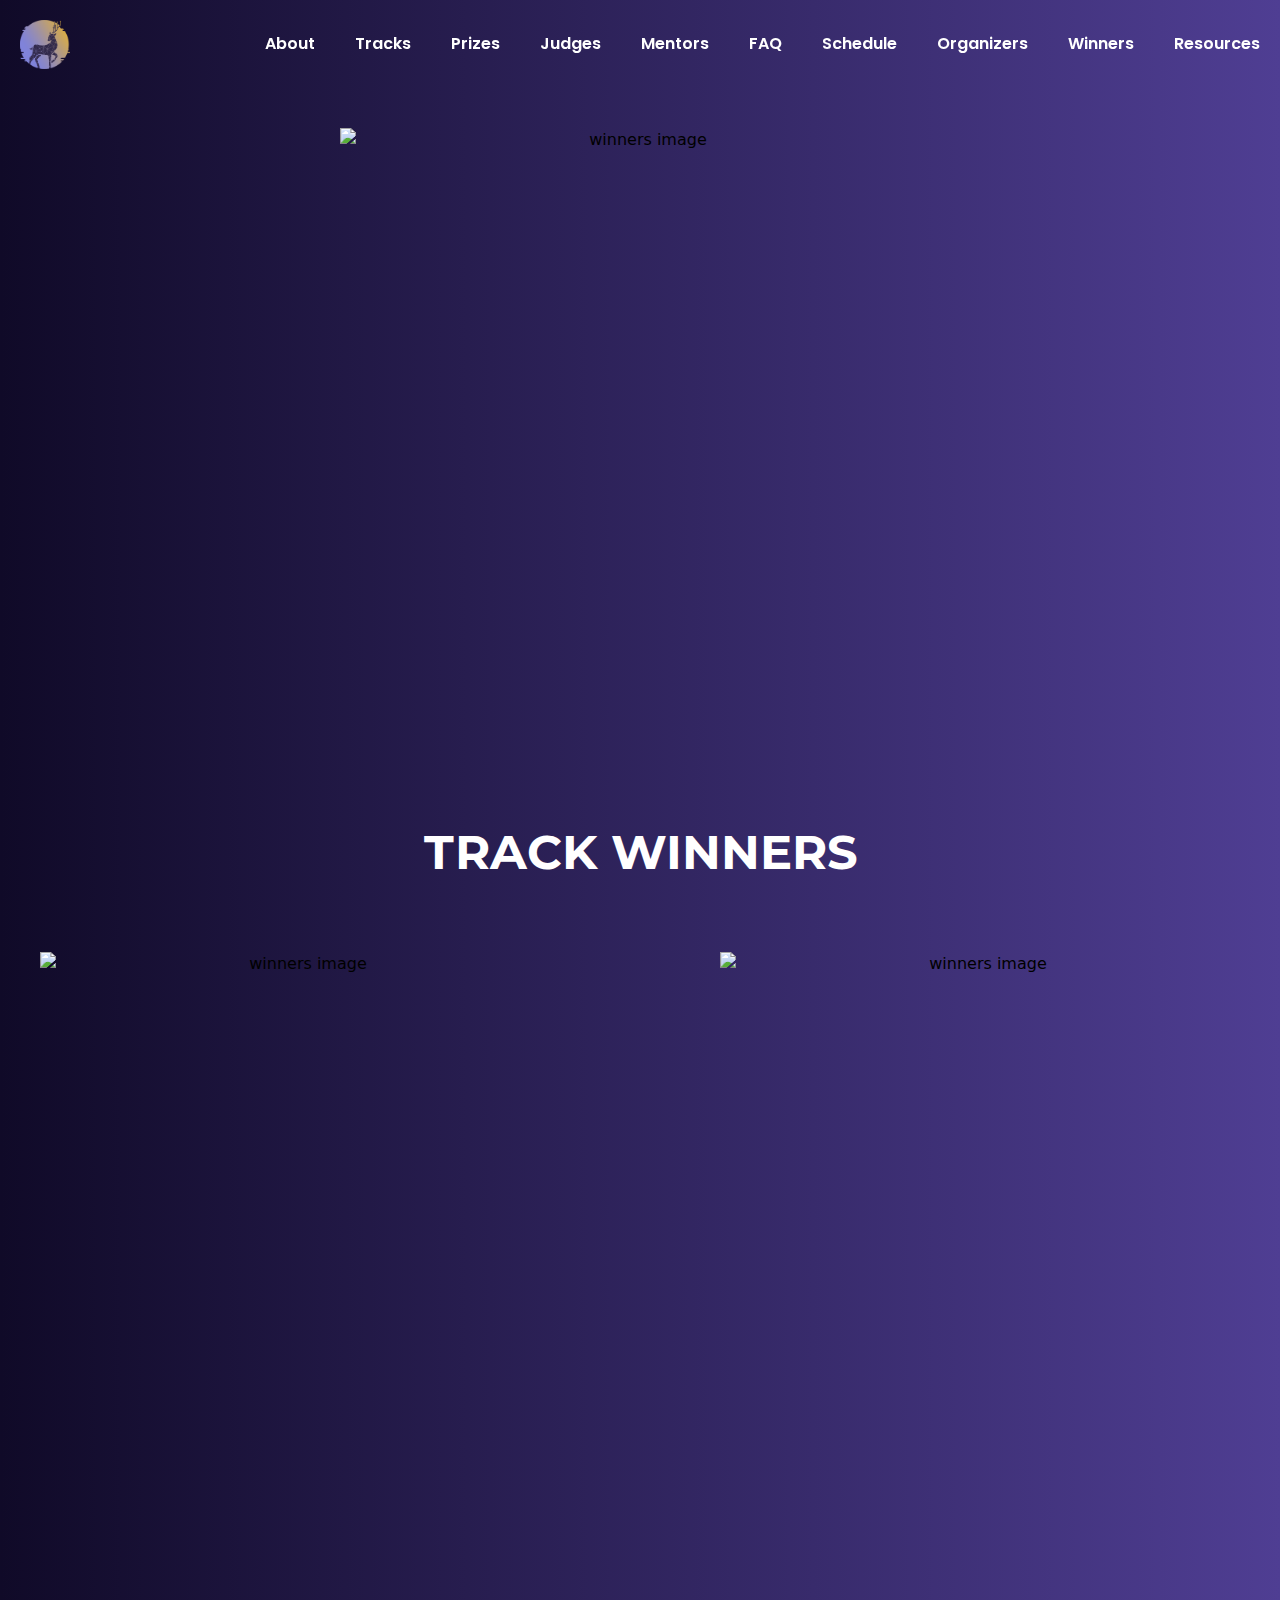
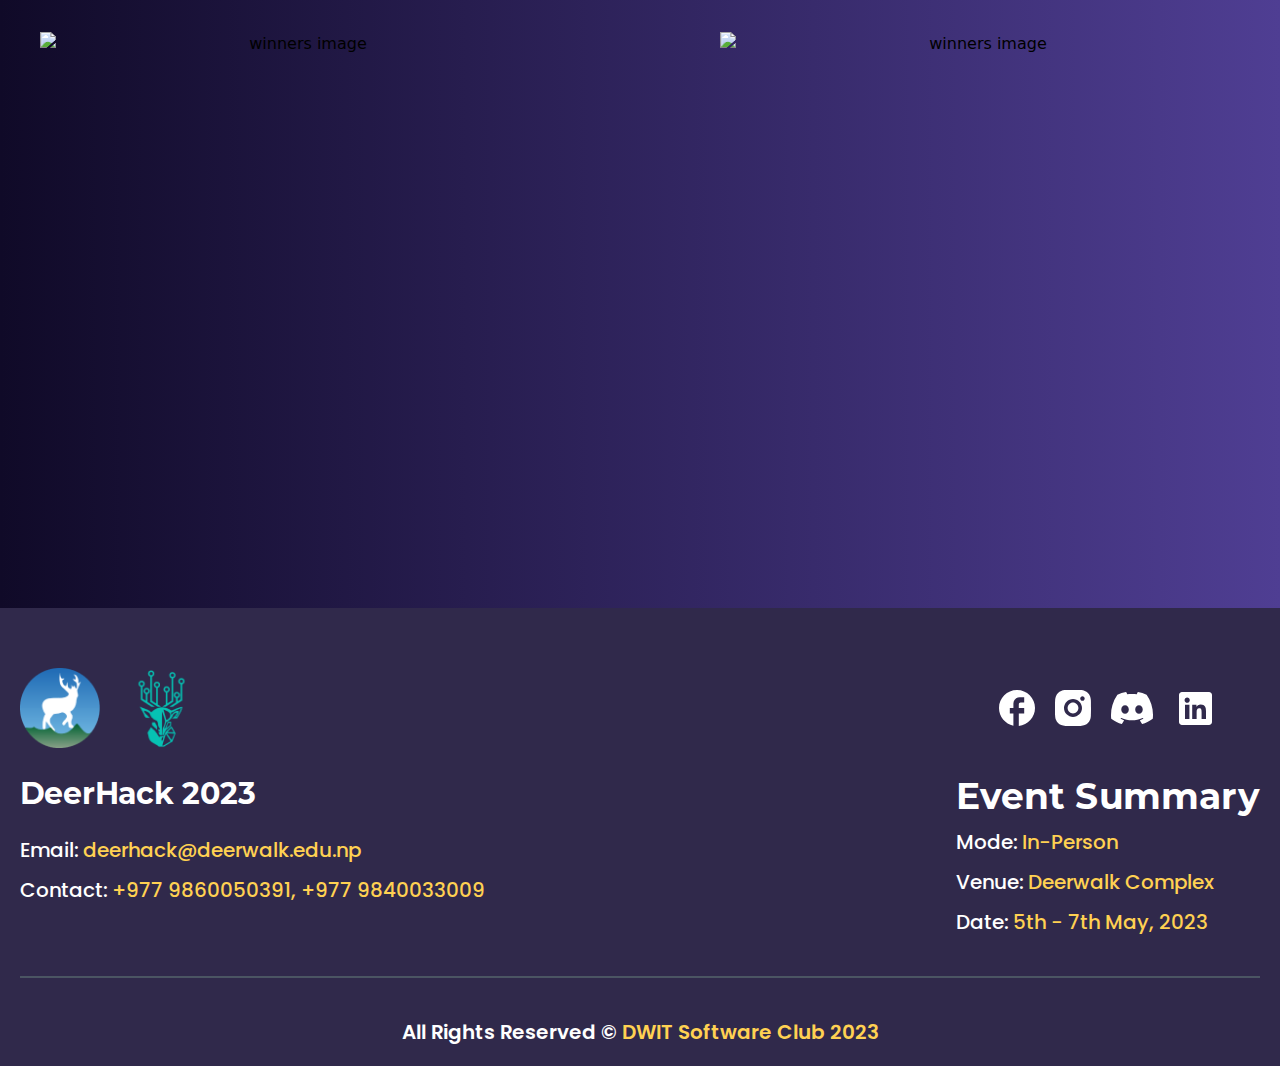
==== index.html @ 00349d38 "initial commit" ====
<!DOCTYPE html><html lang="en"><head><meta charSet="utf-8"/><meta name="viewport" content="width=device-width"/><meta name="title" content="DeerHack 2023 - Fawning Over Innovation"/><meta name="description" content="Deer Hack 2023 is the brainchild of a small team to unleash the potential of young innovators through a 36-hour hackathon in which developers, designers, students, entrepreneurs, educators, and mentors collaborate to create solutions that tackle real-world problems. When people from many backgrounds collaborate, they do more than merely do good; they become a force for global change."/><meta name="keywords" content="Hackathon in Nepal, 36 Hours Hackathon, Upcoming Hackathons in Nepal, Deerwalk Hackathon, Deerwalk Institute Of Technology, hackathon nepal, hackathon meaning, what is a hackathon, why participate in hackathon"/><meta name="robots" content="index, follow"/><meta http-equiv="Content-Type" content="text/html; charset=utf-8"/><meta name="language" content="English"/><meta name="revisit-after" content="1 days"/><meta name="author" content="Deerwalk Institute Of Technology"/><meta property="og:type" content="website"/><meta property="og:url" content="https://deerhack.deerwalk.edu.np/"/><meta property="og:title" content="DeerHack 2023 - Fawning Over Innovation"/><meta property="og:description" content="Deer Hack 2023 is the brainchild of a small team to unleash the potential of young innovators through a 36-hour hackathon in which developers, designers, students, entrepreneurs, educators, and mentors collaborate to create solutions that tackle real-world problems. When people from many backgrounds collaborate, they do more than merely do good; they become a force for global change."/><meta property="og:image" content="https://deerhack.deerwalk.edu.np/images/deerhack.webp"/><meta property="twitter:card" content="summary_large_image"/><meta property="twitter:url" content="https://deerhack.deerwalk.edu.np/"/><meta property="twitter:title" content="DeerHack 2023 - Fawning Over Innovation"/><meta property="twitter:description" content="Deer Hack 2023 is the brainchild of a small team to unleash the potential of young innovators through a 36-hour hackathon in which developers, designers, students, entrepreneurs, educators, and mentors collaborate to create solutions that tackle real-world problems. When people from many backgrounds collaborate, they do more than merely do good; they become a force for global change."/><meta property="twitter:image" content="https://deerhack.deerwalk.edu.np/images/deerhack.webp"/><title>DeerHack 2023 - Fawning Over Innovation</title><meta name="next-head-count" content="21"/><link rel="shortcut icon" href="/favicon.ico"/><link rel="preload" href="/_next/static/media/916d3686010a8de2.p.woff2" as="font" type="font/woff2" crossorigin="anonymous"/><link rel="preload" href="/_next/static/media/7777133e901cd5ed.p.woff2" as="font" type="font/woff2" crossorigin="anonymous"/><link rel="preload" href="/_next/static/media/d869208648ca5469.p.woff2" as="font" type="font/woff2" crossorigin="anonymous"/><link rel="preload" href="/_next/static/media/1060bab20f18b5c2.p.woff2" as="font" type="font/woff2" crossorigin="anonymous"/><link rel="preload" href="/_next/static/css/9b3d9a33fb991318.css" as="style"/><link rel="stylesheet" href="/_next/static/css/9b3d9a33fb991318.css" data-n-g=""/><link rel="preload" href="/_next/static/css/4df78f2cd73d6b26.css" as="style"/><link rel="stylesheet" href="/_next/static/css/4df78f2cd73d6b26.css" data-n-p=""/><noscript data-n-css=""></noscript><script defer="" nomodule="" src="/_next/static/chunks/polyfills-c67a75d1b6f99dc8.js"></script><script src="/_next/static/chunks/webpack-ee7e63bc15b31913.js" defer=""></script><script src="/_next/static/chunks/framework-19f3649580393c10.js" defer=""></script><script src="/_next/static/chunks/main-517fd9f0b17c6d69.js" defer=""></script><script src="/_next/static/chunks/pages/_app-761c1f04d24e3394.js" defer=""></script><script src="/_next/static/chunks/577-bd783d7641fa7055.js" defer=""></script><script src="/_next/static/chunks/658-d2ff6551ada75ca1.js" defer=""></script><script src="/_next/static/chunks/798-b3878960b22bb063.js" defer=""></script><script src="/_next/static/chunks/421-a6f3569911262865.js" defer=""></script><script src="/_next/static/chunks/295-9a75f79bc108842e.js" defer=""></script><script src="/_next/static/chunks/691-e3b2c2d99db1b4b4.js" defer=""></script><script src="/_next/static/chunks/pages/index-5b9ff0ba7f8c85e5.js" defer=""></script><script src="/_next/static/0PgQPS72SLz_R2-I68VEg/_buildManifest.js" defer=""></script><script src="/_next/static/0PgQPS72SLz_R2-I68VEg/_ssgManifest.js" defer=""></script></head><body><div id="__next"><div class="__variable_59a616 __variable_8cf014 min-w-[312px]"><div class="overflow-auto min-w-[436px]"><header class="bg-transparent text-white w-full transition z-10 fixed"><nav class="flex justify-between container mx-auto p-5 items-center bg-transparent"><a href="/"><img alt="Deerhack logo" src="/images/logo.png" width="50" height="50" decoding="async" data-nimg="1" loading="lazy" style="color:transparent"/></a><ul class="xl:flex flex-row justify-around gap-10 font-poppins font-semibold hidden"><li class="hover:text-primary"><a href="/#about">About</a></li><li class="hover:text-primary"><a href="/#tracks">Tracks</a></li><li class="hover:text-primary"><a href="/#prizes">Prizes</a></li><li class="hover:text-primary"><a href="/#judges">Judges</a></li><li class="hover:text-primary"><a href="/#mentors">Mentors</a></li><li class="hover:text-primary"><a href="/#faq">FAQ</a></li><li class="hover:text-primary"><a href="/schedule">Schedule</a></li><li class="hover:text-primary"><a href="/organizer">Organizers</a></li><li class="hover:text-primary"><a href="/winners">Winners</a></li><li class="group relative"><span class="group-hover:text-primary">Resources</span><div class="hidden group-hover:block absolute pt-5 right-0"><ul class="bg-[#4B64A3] w-max"><li class="hover:text-primary py-3 px-4"><a href="/code-of-conduct">Code of Conduct</a></li><li class="hover:text-primary py-3 px-4"><a href="/resources/participants.pdf">Participants</a></li><li class="hover:text-primary py-3 px-4"><a href="/resources/judging_criteria.pdf">Judging Criteria</a></li></ul></div></li></ul><button class="xl:hidden"><svg width="40px" height="40px" viewBox="0 0 24 24" version="1.1" xmlns="http://www.w3.org/2000/svg"><title>Menu</title><g id="Page-1" stroke="none" stroke-width="1" fill="none" fill-rule="evenodd"><g id="Menu"><rect id="Rectangle" fill-rule="nonzero" x="0" y="0" width="24" height="24"></rect><line x1="5" y1="7" x2="19" y2="7" id="Path" stroke="#fff" stroke-width="2" stroke-linecap="round"></line><line x1="5" y1="17" x2="19" y2="17" id="Path" stroke="#fff" stroke-width="2" stroke-linecap="round"></line><line x1="5" y1="12" x2="19" y2="12" id="Path" stroke="#fff" stroke-width="2" stroke-linecap="round"></line></g></g></svg></button></nav></header><main><section class="flex flex-col text-center items-center justify-center pt-32 bg-[#302949] min-h-screen bg-[url(&#x27;/images/hero_bg_2.webp&#x27;)] bg-cover bg-center bg-no-repeat" id="hero"><div class="flex flex-col lg:flex-row gap-y-10"><div class="w-32 h-32 lg:w-56 lg:h-56 mx-auto lg:mr-32"><img alt="Deerhack logo" src="/_next/static/media/logo.748f1bff.webp" width="2046" height="1992" decoding="async" data-nimg="1" loading="lazy" style="color:transparent"/></div><span class="mt-2 lg:hidden"><svg width="415" height="44" viewBox="0 0 415 44" fill="none" xmlns="http://www.w3.org/2000/svg"><path d="M0.506219 1.29951C9.49752 1.28764 18.4912 1.21646 27.4825 1.27815C38.2606 1.35171 47.2184 9.55208 48.3536 20.2534C49.4506 30.5632 41.9203 40.6167 31.4536 42.8424C30.8022 42.98 30.1722 43.2315 29.5327 43.4308C20.5319 43.4308 11.531 43.381 2.5301 43.4759C0.841537 43.4949 0.451131 43.0986 0.460711 41.4258C0.539751 28.0504 0.506219 14.6749 0.506219 1.29951ZM20.7738 33.4461C22.9078 33.4461 25.0419 33.4817 27.1759 33.439C33.9038 33.3014 38.6582 28.8215 38.7971 22.5218C38.9336 16.4189 34.1386 11.1846 27.7196 10.85C22.7929 10.5937 17.8397 10.8168 12.8986 10.7527C10.7238 10.7242 9.9023 11.7232 9.92146 13.7994C9.97415 19.3612 9.96936 24.9254 9.93104 30.4872C9.91667 32.6227 10.9346 33.4959 13.0231 33.4556C15.6051 33.4058 18.1894 33.4437 20.7714 33.4461H20.7738ZM166.572 43.4332C166.601 40.7685 166.687 38.1039 166.642 35.4392C166.606 33.2468 167.48 32.1339 169.801 32.1624C174.172 32.2146 178.543 32.217 182.914 32.1553C184.689 32.1316 185.829 32.9454 186.809 34.305C189.024 37.3754 191.314 40.3936 193.573 43.4332H205.048C203.491 39.9286 200.945 37.0717 198.6 34.1152C196.83 31.8824 196.499 30.5869 199.247 28.6151C204.751 24.6668 206.537 18.1582 204.516 11.9557C202.597 6.07119 197.079 1.43476 191.134 1.32561C180.799 1.13816 170.46 1.28527 160.125 1.23781C157.967 1.22832 157.02 2.15846 157.116 4.25126C157.147 4.91802 157.107 5.58714 157.109 6.2539C157.131 10.4656 157.282 10.6412 161.413 10.6602C166.244 10.6839 171.077 10.6602 175.908 10.6697C180.514 10.6792 185.127 10.5676 189.726 10.7669C193.316 10.9236 195.642 13.5407 195.575 16.8389C195.513 19.9615 193.192 22.2726 189.736 22.5906C188.732 22.6831 187.714 22.6499 186.703 22.6523C178.387 22.6594 170.074 22.6523 161.758 22.6665C157.183 22.676 157.116 22.7472 157.107 27.405C157.097 32.7485 157.111 38.092 157.114 43.4356H166.565L166.572 43.4332ZM351.541 43.4332C352.674 42.9515 353.828 42.5125 354.935 41.9763C359.152 39.9309 361.706 36.5877 362.673 32.0509C362.927 30.8574 362.846 29.4954 361.353 29.531C358.096 29.6069 354.293 27.8392 352.032 31.9916C351.337 33.2681 349.814 33.4081 348.427 33.4105C342.018 33.4247 335.608 33.4081 329.199 33.4295C325.961 33.4413 324.478 31.8302 324.497 28.6792C324.524 24.4461 324.449 20.2107 324.512 15.98C324.567 12.2405 325.831 10.8903 329.573 10.831C335.644 10.7337 341.716 10.8049 347.79 10.8073C349.289 10.8073 351.129 10.8737 351.754 12.1954C353.526 15.9396 356.728 15.299 359.825 15.2966C362.738 15.2966 363.207 13.8445 362.479 11.3696C360.788 5.6085 355.469 1.3873 349.265 1.27341C342.746 1.15239 336.221 1.20697 329.699 1.23781C320.466 1.2829 314.79 6.74507 314.457 15.9301C314.349 18.9341 314.577 21.9547 314.399 24.9515C313.875 33.8068 316.84 40.4553 325.886 43.4356H351.538L351.541 43.4332ZM219.227 43.4332C219.26 39.1028 219.37 34.7701 219.301 30.4421C219.26 27.9649 220.115 26.7596 222.791 26.7928C230.189 26.8806 237.588 26.8782 244.986 26.7975C247.48 26.7691 248.263 27.8178 248.335 30.1906C248.469 34.604 247.623 39.072 248.929 43.4332H257.704C258.44 41.8576 258.332 40.1753 258.334 38.5073C258.339 28.2687 258.337 18.0301 258.337 7.78909C258.337 0.801221 258.198 0.730037 251.159 1.1951C249.175 1.32561 248.296 2.111 248.304 4.03771C248.318 7.37623 248.236 10.7171 248.299 14.0533C248.339 16.2267 247.59 17.3681 245.199 17.3491C237.561 17.2874 229.921 17.2969 222.283 17.3491C220.094 17.3633 219.277 16.3691 219.318 14.2977C219.378 11.2937 219.124 8.27077 219.375 5.28817C219.687 1.57475 217.723 1.08358 214.666 1.18561C209.95 1.34459 209.783 1.32561 209.776 5.37122C209.756 18.0585 209.771 30.7459 209.773 43.4332H219.224H219.227ZM376.517 43.4332C376.548 41.217 376.998 38.913 376.539 36.8036C374.819 28.8975 380.96 25.9955 385.695 22.218C387.3 20.9391 388.057 22.5977 388.816 23.6156C393.731 30.212 398.622 36.825 403.52 43.4332H414.995C414.782 42.1709 413.984 41.2099 413.256 40.2275C407.939 33.0427 402.612 25.865 397.283 18.6897C394.488 14.9265 394.507 14.962 398.274 11.9367C402.32 8.69076 406.312 5.37834 410.909 1.61746C406.614 0.884269 403.156 1.41577 399.738 1.17612C397.223 1.00054 395.228 1.77644 393.307 3.41841C388.885 7.20064 384.304 10.8002 379.77 14.4519C379.015 15.0593 378.342 16.3311 377.319 15.8898C376.083 15.3583 376.668 13.9109 376.642 12.8645C376.565 9.96969 376.56 7.07251 376.615 4.1777C376.656 2.06117 375.719 1.08833 373.578 1.20222C372.57 1.25442 371.55 1.27815 370.544 1.19036C367.935 0.962571 366.946 2.07304 366.965 4.67362C367.063 17.5935 367.044 30.5133 367.066 43.4332H376.517ZM271.206 43.4332C276.425 34.2339 281.694 25.0654 286.827 15.8186C288.13 13.4696 288.81 14.1007 289.837 15.9254C294.474 24.1732 299.159 32.3949 303.842 40.6167C304.393 41.5824 305.034 42.4959 305.636 43.4308C309.01 43.4308 312.388 43.4308 315.762 43.4308C315.841 42.382 315.439 41.4685 314.938 40.5835C307.949 28.2449 300.984 15.8946 293.957 3.57976C291.926 0.0229454 284.683 0.0917563 282.568 3.65806C280.748 6.73083 278.976 9.83681 277.292 12.9879C271.821 23.2217 265.512 33 260.404 43.4308H271.206V43.4332ZM97.7124 43.4332C98.6633 41.1956 98.2585 38.8395 98.316 36.526C98.3686 34.4593 97.3603 33.4746 95.2622 33.4769C81.1525 33.4888 67.0404 33.4912 52.9283 33.4722C50.6362 33.4698 49.7141 34.585 49.7716 36.7775C49.829 38.9961 49.7811 41.2146 49.7787 43.4332H97.7076H97.7124ZM151.718 43.4332C151.718 41.6583 151.73 39.8811 151.718 38.1063C151.684 33.7237 151.447 33.4746 146.875 33.4675C134.777 33.4508 122.677 33.4603 110.579 33.4603C102.78 33.4603 101.971 34.4308 103.355 42.1756C103.432 42.6074 103.64 43.0132 103.789 43.4332H151.718ZM94.3017 10.8191C98.1435 10.9591 98.4309 8.97549 98.3878 6.05458C98.3447 3.26893 98.3806 1.13341 94.4215 1.18799C80.8291 1.37306 67.232 1.35883 53.6373 1.18799C49.968 1.1429 49.6302 2.97944 49.75 5.76985C49.8626 8.35382 49.3189 10.9663 53.5199 10.812C60.2526 10.5653 66.9997 10.7456 73.742 10.7456C80.5968 10.7456 87.4565 10.5653 94.3017 10.8168V10.8191ZM148.266 10.7646C150.657 10.7907 151.89 9.96495 151.722 7.48063C151.663 6.59321 151.655 5.69629 151.73 4.81124C151.938 2.26998 150.887 1.22121 148.228 1.23544C134.408 1.309 120.586 1.35645 106.766 1.2046C102.869 1.16189 103.133 3.46824 103.123 6.01662C103.113 8.59584 102.943 10.9141 106.807 10.8002C113.654 10.5985 120.514 10.7432 127.366 10.7408C134.334 10.7361 141.299 10.6863 148.266 10.7646ZM90.3426 26.8592C93.5161 26.9731 94.661 25.6989 94.3472 22.7353C94.2778 22.0733 94.2874 21.3971 94.34 20.7327C94.5293 18.3124 93.4443 17.3372 90.9821 17.3514C79.737 17.4131 68.4895 17.4653 57.2444 17.3301C53.2541 17.2826 53.8002 19.831 53.7427 22.2774C53.6852 24.7735 53.6421 26.9684 57.2827 26.8521C62.8992 26.6718 68.5278 26.8047 74.1491 26.807C79.5478 26.807 84.9512 26.667 90.3426 26.8616V26.8592ZM143.605 26.7904C147.579 26.7667 147.739 26.546 147.723 21.8455C147.708 17.6125 147.531 17.3918 143.457 17.3847C133.225 17.3609 122.993 17.3728 112.761 17.3752C106.984 17.3752 107.087 17.3965 107.089 23.1648C107.089 25.9338 108.146 26.9067 110.886 26.8426C116.392 26.7121 121.903 26.8047 127.414 26.8023C132.811 26.8023 138.209 26.8236 143.605 26.7928V26.7904Z" fill="url(#paint0_linear_1039_877_58289)"></path><defs><linearGradient id="paint0_linear_1039_877_58289" x1="0.460711" y1="22.2133" x2="414.999" y2="22.2133" gradientUnits="userSpaceOnUse"><stop offset="0.23" stop-color="#565794"></stop><stop offset="0.68" stop-color="#A78855"></stop><stop offset="1" stop-color="#DCA92D"></stop></linearGradient></defs></svg></span><div class="hidden lg:block"><svg width="4" height="232" viewBox="0 0 4 232" fill="none" xmlns="http://www.w3.org/2000/svg"><path d="M1.71386 0.342224C-0.334034 77.1354 -0.350687 154.963 1.71385 231.76C3.77839 154.965 3.76507 77.1372 1.71386 0.342224Z" fill="#FFD152"></path></svg></div><div class="lg:ml-20"><span class="font-poppins font-semibold text-xl lg:text-3xl text-primary">Powered by</span><img alt="" src="/images/sponsors/worldlink.svg" width="330" height="50" decoding="async" data-nimg="1" class="mt-2 lg:mt-5 w-48 lg:w-80 mx-auto" loading="lazy" style="color:transparent"/><span class="font-poppins font-medium text-sm text-primary mt-6 block">In Association with</span><img alt="" src="/images/sponsors/nimb.png" width="330" height="50" decoding="async" data-nimg="1" class="mt-2 lg:mt-5 w-36 lg:w-40 mx-auto" loading="lazy" style="color:transparent"/></div></div><span class="mt-8 hidden lg:block"><svg width="415" height="44" viewBox="0 0 415 44" fill="none" xmlns="http://www.w3.org/2000/svg"><path d="M0.506219 1.29951C9.49752 1.28764 18.4912 1.21646 27.4825 1.27815C38.2606 1.35171 47.2184 9.55208 48.3536 20.2534C49.4506 30.5632 41.9203 40.6167 31.4536 42.8424C30.8022 42.98 30.1722 43.2315 29.5327 43.4308C20.5319 43.4308 11.531 43.381 2.5301 43.4759C0.841537 43.4949 0.451131 43.0986 0.460711 41.4258C0.539751 28.0504 0.506219 14.6749 0.506219 1.29951ZM20.7738 33.4461C22.9078 33.4461 25.0419 33.4817 27.1759 33.439C33.9038 33.3014 38.6582 28.8215 38.7971 22.5218C38.9336 16.4189 34.1386 11.1846 27.7196 10.85C22.7929 10.5937 17.8397 10.8168 12.8986 10.7527C10.7238 10.7242 9.9023 11.7232 9.92146 13.7994C9.97415 19.3612 9.96936 24.9254 9.93104 30.4872C9.91667 32.6227 10.9346 33.4959 13.0231 33.4556C15.6051 33.4058 18.1894 33.4437 20.7714 33.4461H20.7738ZM166.572 43.4332C166.601 40.7685 166.687 38.1039 166.642 35.4392C166.606 33.2468 167.48 32.1339 169.801 32.1624C174.172 32.2146 178.543 32.217 182.914 32.1553C184.689 32.1316 185.829 32.9454 186.809 34.305C189.024 37.3754 191.314 40.3936 193.573 43.4332H205.048C203.491 39.9286 200.945 37.0717 198.6 34.1152C196.83 31.8824 196.499 30.5869 199.247 28.6151C204.751 24.6668 206.537 18.1582 204.516 11.9557C202.597 6.07119 197.079 1.43476 191.134 1.32561C180.799 1.13816 170.46 1.28527 160.125 1.23781C157.967 1.22832 157.02 2.15846 157.116 4.25126C157.147 4.91802 157.107 5.58714 157.109 6.2539C157.131 10.4656 157.282 10.6412 161.413 10.6602C166.244 10.6839 171.077 10.6602 175.908 10.6697C180.514 10.6792 185.127 10.5676 189.726 10.7669C193.316 10.9236 195.642 13.5407 195.575 16.8389C195.513 19.9615 193.192 22.2726 189.736 22.5906C188.732 22.6831 187.714 22.6499 186.703 22.6523C178.387 22.6594 170.074 22.6523 161.758 22.6665C157.183 22.676 157.116 22.7472 157.107 27.405C157.097 32.7485 157.111 38.092 157.114 43.4356H166.565L166.572 43.4332ZM351.541 43.4332C352.674 42.9515 353.828 42.5125 354.935 41.9763C359.152 39.9309 361.706 36.5877 362.673 32.0509C362.927 30.8574 362.846 29.4954 361.353 29.531C358.096 29.6069 354.293 27.8392 352.032 31.9916C351.337 33.2681 349.814 33.4081 348.427 33.4105C342.018 33.4247 335.608 33.4081 329.199 33.4295C325.961 33.4413 324.478 31.8302 324.497 28.6792C324.524 24.4461 324.449 20.2107 324.512 15.98C324.567 12.2405 325.831 10.8903 329.573 10.831C335.644 10.7337 341.716 10.8049 347.79 10.8073C349.289 10.8073 351.129 10.8737 351.754 12.1954C353.526 15.9396 356.728 15.299 359.825 15.2966C362.738 15.2966 363.207 13.8445 362.479 11.3696C360.788 5.6085 355.469 1.3873 349.265 1.27341C342.746 1.15239 336.221 1.20697 329.699 1.23781C320.466 1.2829 314.79 6.74507 314.457 15.9301C314.349 18.9341 314.577 21.9547 314.399 24.9515C313.875 33.8068 316.84 40.4553 325.886 43.4356H351.538L351.541 43.4332ZM219.227 43.4332C219.26 39.1028 219.37 34.7701 219.301 30.4421C219.26 27.9649 220.115 26.7596 222.791 26.7928C230.189 26.8806 237.588 26.8782 244.986 26.7975C247.48 26.7691 248.263 27.8178 248.335 30.1906C248.469 34.604 247.623 39.072 248.929 43.4332H257.704C258.44 41.8576 258.332 40.1753 258.334 38.5073C258.339 28.2687 258.337 18.0301 258.337 7.78909C258.337 0.801221 258.198 0.730037 251.159 1.1951C249.175 1.32561 248.296 2.111 248.304 4.03771C248.318 7.37623 248.236 10.7171 248.299 14.0533C248.339 16.2267 247.59 17.3681 245.199 17.3491C237.561 17.2874 229.921 17.2969 222.283 17.3491C220.094 17.3633 219.277 16.3691 219.318 14.2977C219.378 11.2937 219.124 8.27077 219.375 5.28817C219.687 1.57475 217.723 1.08358 214.666 1.18561C209.95 1.34459 209.783 1.32561 209.776 5.37122C209.756 18.0585 209.771 30.7459 209.773 43.4332H219.224H219.227ZM376.517 43.4332C376.548 41.217 376.998 38.913 376.539 36.8036C374.819 28.8975 380.96 25.9955 385.695 22.218C387.3 20.9391 388.057 22.5977 388.816 23.6156C393.731 30.212 398.622 36.825 403.52 43.4332H414.995C414.782 42.1709 413.984 41.2099 413.256 40.2275C407.939 33.0427 402.612 25.865 397.283 18.6897C394.488 14.9265 394.507 14.962 398.274 11.9367C402.32 8.69076 406.312 5.37834 410.909 1.61746C406.614 0.884269 403.156 1.41577 399.738 1.17612C397.223 1.00054 395.228 1.77644 393.307 3.41841C388.885 7.20064 384.304 10.8002 379.77 14.4519C379.015 15.0593 378.342 16.3311 377.319 15.8898C376.083 15.3583 376.668 13.9109 376.642 12.8645C376.565 9.96969 376.56 7.07251 376.615 4.1777C376.656 2.06117 375.719 1.08833 373.578 1.20222C372.57 1.25442 371.55 1.27815 370.544 1.19036C367.935 0.962571 366.946 2.07304 366.965 4.67362C367.063 17.5935 367.044 30.5133 367.066 43.4332H376.517ZM271.206 43.4332C276.425 34.2339 281.694 25.0654 286.827 15.8186C288.13 13.4696 288.81 14.1007 289.837 15.9254C294.474 24.1732 299.159 32.3949 303.842 40.6167C304.393 41.5824 305.034 42.4959 305.636 43.4308C309.01 43.4308 312.388 43.4308 315.762 43.4308C315.841 42.382 315.439 41.4685 314.938 40.5835C307.949 28.2449 300.984 15.8946 293.957 3.57976C291.926 0.0229454 284.683 0.0917563 282.568 3.65806C280.748 6.73083 278.976 9.83681 277.292 12.9879C271.821 23.2217 265.512 33 260.404 43.4308H271.206V43.4332ZM97.7124 43.4332C98.6633 41.1956 98.2585 38.8395 98.316 36.526C98.3686 34.4593 97.3603 33.4746 95.2622 33.4769C81.1525 33.4888 67.0404 33.4912 52.9283 33.4722C50.6362 33.4698 49.7141 34.585 49.7716 36.7775C49.829 38.9961 49.7811 41.2146 49.7787 43.4332H97.7076H97.7124ZM151.718 43.4332C151.718 41.6583 151.73 39.8811 151.718 38.1063C151.684 33.7237 151.447 33.4746 146.875 33.4675C134.777 33.4508 122.677 33.4603 110.579 33.4603C102.78 33.4603 101.971 34.4308 103.355 42.1756C103.432 42.6074 103.64 43.0132 103.789 43.4332H151.718ZM94.3017 10.8191C98.1435 10.9591 98.4309 8.97549 98.3878 6.05458C98.3447 3.26893 98.3806 1.13341 94.4215 1.18799C80.8291 1.37306 67.232 1.35883 53.6373 1.18799C49.968 1.1429 49.6302 2.97944 49.75 5.76985C49.8626 8.35382 49.3189 10.9663 53.5199 10.812C60.2526 10.5653 66.9997 10.7456 73.742 10.7456C80.5968 10.7456 87.4565 10.5653 94.3017 10.8168V10.8191ZM148.266 10.7646C150.657 10.7907 151.89 9.96495 151.722 7.48063C151.663 6.59321 151.655 5.69629 151.73 4.81124C151.938 2.26998 150.887 1.22121 148.228 1.23544C134.408 1.309 120.586 1.35645 106.766 1.2046C102.869 1.16189 103.133 3.46824 103.123 6.01662C103.113 8.59584 102.943 10.9141 106.807 10.8002C113.654 10.5985 120.514 10.7432 127.366 10.7408C134.334 10.7361 141.299 10.6863 148.266 10.7646ZM90.3426 26.8592C93.5161 26.9731 94.661 25.6989 94.3472 22.7353C94.2778 22.0733 94.2874 21.3971 94.34 20.7327C94.5293 18.3124 93.4443 17.3372 90.9821 17.3514C79.737 17.4131 68.4895 17.4653 57.2444 17.3301C53.2541 17.2826 53.8002 19.831 53.7427 22.2774C53.6852 24.7735 53.6421 26.9684 57.2827 26.8521C62.8992 26.6718 68.5278 26.8047 74.1491 26.807C79.5478 26.807 84.9512 26.667 90.3426 26.8616V26.8592ZM143.605 26.7904C147.579 26.7667 147.739 26.546 147.723 21.8455C147.708 17.6125 147.531 17.3918 143.457 17.3847C133.225 17.3609 122.993 17.3728 112.761 17.3752C106.984 17.3752 107.087 17.3965 107.089 23.1648C107.089 25.9338 108.146 26.9067 110.886 26.8426C116.392 26.7121 121.903 26.8047 127.414 26.8023C132.811 26.8023 138.209 26.8236 143.605 26.7928V26.7904Z" fill="url(#paint0_linear_1039_877_82635)"></path><defs><linearGradient id="paint0_linear_1039_877_82635" x1="0.460711" y1="22.2133" x2="414.999" y2="22.2133" gradientUnits="userSpaceOnUse"><stop offset="0.23" stop-color="#565794"></stop><stop offset="0.68" stop-color="#A78855"></stop><stop offset="1" stop-color="#DCA92D"></stop></linearGradient></defs></svg></span><h4 class="font-poppins font-medium text-2xl lg:text-5xl mt-8 text-white">5th-7th May</h4><div class="flex flex-row gap-2 justify-center font-mont text-4xl lg:text-7xl text-primary font-bold mt-10"><div class="flex flex-col gap-2 text-center"><p class="text-xl lg:text-4xl text-white">DeerHack 2023 has been concluded. See you again next time!</p></div></div><div class="mt-10"><div class="apply-button" data-hackathon-slug="deerhack" data-button-theme="light" style="height:44px;width:312px"></div></div><a href="https://discord.gg/JNrBctHXWq" class="my-10"><figure class="bg-[#5865F2] px-5 py-3 w-48 lg:w-56 rounded-xl"><svg xmlns="http://www.w3.org/2000/svg" viewBox="0 0 508.67 96.36"><defs></defs><g id="" data-name=""><g id="Discord_Logos" data-name="Discord Logos"><g id="Discord_Logo_-_Large_-_White" data-name="Discord Logo - Large - White"><path class="fill-white" d="M170.85,20.2h27.3q9.87,0,16.7,3.08a22.5,22.5,0,0,1,10.21,8.58,23.34,23.34,0,0,1,3.4,12.56A23.24,23.24,0,0,1,224.93,57a23.94,23.94,0,0,1-10.79,8.92q-7.24,3.3-17.95,3.29H170.85Zm25.06,36.54q6.65,0,10.22-3.32a11.8,11.8,0,0,0,3.57-9.07,11.5,11.5,0,0,0-3.18-8.5q-3.2-3.18-9.63-3.19h-8.54V56.74Z"></path><path class="fill-white" d="M269.34,69.13a37,37,0,0,1-10.22-4.27V53.24a27.77,27.77,0,0,0,9.2,4.38,39.31,39.31,0,0,0,11.17,1.71,8.71,8.71,0,0,0,3.82-.66c.86-.44,1.29-1,1.29-1.58a2.37,2.37,0,0,0-.7-1.75,6.15,6.15,0,0,0-2.73-1.19l-8.4-1.89q-7.22-1.68-10.25-4.65a10.39,10.39,0,0,1-3-7.81,10.37,10.37,0,0,1,2.66-7.07,17.13,17.13,0,0,1,7.56-4.65,36,36,0,0,1,11.48-1.65A43.27,43.27,0,0,1,292,27.69a30.25,30.25,0,0,1,8.12,3.22v11a30,30,0,0,0-7.6-3.11,34,34,0,0,0-8.85-1.16q-6.58,0-6.58,2.24a1.69,1.69,0,0,0,1,1.58,16.14,16.14,0,0,0,3.74,1.08l7,1.26Q295.65,45,299,48t3.36,8.78a11.61,11.61,0,0,1-5.57,10.12Q291.26,70.61,281,70.6A46.41,46.41,0,0,1,269.34,69.13Z"></path><path class="fill-white" d="M318.9,67.66a21,21,0,0,1-9.07-8,21.59,21.59,0,0,1-3-11.34,20.62,20.62,0,0,1,3.15-11.27,21.16,21.16,0,0,1,9.24-7.8,34.25,34.25,0,0,1,14.56-2.84q10.5,0,17.43,4.41V43.65a21.84,21.84,0,0,0-5.7-2.73,22.65,22.65,0,0,0-7-1.05q-6.51,0-10.19,2.38a7.15,7.15,0,0,0-.1,12.43q3.57,2.41,10.36,2.41a23.91,23.91,0,0,0,6.9-1,25.71,25.71,0,0,0,5.84-2.49V66a34,34,0,0,1-17.85,4.62A32.93,32.93,0,0,1,318.9,67.66Z"></path><path class="fill-white" d="M368.64,67.66a21.77,21.77,0,0,1-9.25-8,21.14,21.14,0,0,1-3.18-11.41A20.27,20.27,0,0,1,359.39,37a21.42,21.42,0,0,1,9.21-7.74,38.17,38.17,0,0,1,28.7,0,21.25,21.25,0,0,1,9.17,7.7,20.41,20.41,0,0,1,3.15,11.27,21.29,21.29,0,0,1-3.15,11.41,21.51,21.51,0,0,1-9.2,8,36.32,36.32,0,0,1-28.63,0Zm21.27-12.42a9.12,9.12,0,0,0,2.56-6.76,8.87,8.87,0,0,0-2.56-6.68,9.53,9.53,0,0,0-7-2.49,9.67,9.67,0,0,0-7,2.49,8.9,8.9,0,0,0-2.55,6.68,9.15,9.15,0,0,0,2.55,6.76,9.53,9.53,0,0,0,7,2.55A9.4,9.4,0,0,0,389.91,55.24Z"></path><path class="fill-white" d="M451.69,29V44.14a12.47,12.47,0,0,0-6.93-1.75c-3.73,0-6.61,1.14-8.61,3.4s-3,5.77-3,10.53V69.2H416V28.25h16.8v13q1.4-7.14,4.52-10.53a10.38,10.38,0,0,1,8-3.4A11.71,11.71,0,0,1,451.69,29Z"></path><path class="fill-white" d="M508.67,18.8V69.2H491.52V60a16.23,16.23,0,0,1-6.62,7.88A20.81,20.81,0,0,1,474,70.6a18.11,18.11,0,0,1-10.15-2.83A18.6,18.6,0,0,1,457.11,60a25.75,25.75,0,0,1-2.34-11.17,24.87,24.87,0,0,1,2.48-11.55,19.43,19.43,0,0,1,7.21-8,19.85,19.85,0,0,1,10.61-2.87q12.24,0,16.45,10.64V18.8ZM489,55a8.83,8.83,0,0,0,2.63-6.62A8.42,8.42,0,0,0,489,42a11,11,0,0,0-13.89,0,8.55,8.55,0,0,0-2.59,6.47A8.67,8.67,0,0,0,475.14,55,9.42,9.42,0,0,0,482,57.51,9.56,9.56,0,0,0,489,55Z"></path><path class="fill-white" d="M107.7,8.07A105.15,105.15,0,0,0,81.47,0a72.06,72.06,0,0,0-3.36,6.83A97.68,97.68,0,0,0,49,6.83,72.37,72.37,0,0,0,45.64,0,105.89,105.89,0,0,0,19.39,8.09C2.79,32.65-1.71,56.6.54,80.21h0A105.73,105.73,0,0,0,32.71,96.36,77.7,77.7,0,0,0,39.6,85.25a68.42,68.42,0,0,1-10.85-5.18c.91-.66,1.8-1.34,2.66-2a75.57,75.57,0,0,0,64.32,0c.87.71,1.76,1.39,2.66,2a68.68,68.68,0,0,1-10.87,5.19,77,77,0,0,0,6.89,11.1A105.25,105.25,0,0,0,126.6,80.22h0C129.24,52.84,122.09,29.11,107.7,8.07ZM42.45,65.69C36.18,65.69,31,60,31,53s5-12.74,11.43-12.74S54,46,53.89,53,48.84,65.69,42.45,65.69Zm42.24,0C78.41,65.69,73.25,60,73.25,53s5-12.74,11.44-12.74S96.23,46,96.12,53,91.08,65.69,84.69,65.69Z"></path><ellipse class="fill-white" cx="242.92" cy="24.93" rx="8.55" ry="7.68"></ellipse><path class="fill-white" d="M234.36,37.9a22.08,22.08,0,0,0,17.11,0V69.42H234.36Z"></path></g></g></g></svg></figure></a></section><section class="bg-gradient-to-r from-[#4B64A3] to-[#182E66] py-10 lg:py-24" id="about"><div class="container mx-auto p-5 flex flex-col lg:gap-y-28 gap-y-16"><div class="flex flex-row"><div class="w-full lg:w-9/12"><h3 class="text-2xl md:text-4xl lg:text-5xl font-bold text-white font-mont">Deerwalk Institute of <span class="text-primary">Technology</span></h3><p class="text-sm md:text-lg lg:text-xl font-medium text-white mt-3 font-poppins">Deerwalk Institute of Technology (DWIT) is an educational institution that prepares students and professionals of all levels to meet the problems and grab the possibilities of the twenty-first century IT Industry. The institute is well-known for its approach to learning that is both open-minded and responsible. It has an affiliation with Tribhuvan University and offers two undergraduate degrees, BSc. CSIT and BCA.</p></div><div class="hidden lg:block w-3/12"><svg width="248" height="221" viewBox="0 0 248 221" fill="none" xmlns="http://www.w3.org/2000/svg"><path d="M208.987 32.5594L218.036 23.9125H244.396V7.17593H204.246V23.9125H208.987V32.5594ZM232.258 13.2071C233.378 13.2071 234.285 14.1144 234.285 15.2338C234.285 16.3533 233.378 17.2606 232.258 17.2606C231.14 17.2606 230.233 16.3533 230.233 15.2338C230.233 14.1144 231.139 13.2071 232.258 13.2071ZM224.823 13.2071C225.94 13.2071 226.848 14.1144 226.848 15.2338C226.848 16.3533 225.942 17.2606 224.823 17.2606C223.703 17.2606 222.796 16.3533 222.796 15.2338C222.797 14.1144 223.703 13.2071 224.823 13.2071ZM217.387 13.2071C218.505 13.2071 219.412 14.1144 219.412 15.2338C219.412 16.3533 218.505 17.2606 217.387 17.2606C216.267 17.2606 215.36 16.3533 215.36 15.2338C215.36 14.1144 216.267 13.2071 217.387 13.2071Z" fill="#F5F5F5"></path><path d="M245.944 127.608C245.215 126.922 244.485 126.235 243.885 125.668C243.806 125.959 243.665 126.238 243.443 126.472C240.97 129.099 235.604 134.799 233.132 137.426C232.953 137.615 232.746 137.76 232.523 137.858C233.112 138.414 233.816 139.079 234.521 139.741C236.337 141.454 239.2 141.369 240.911 139.55C242.533 137.828 244.514 135.724 246.135 134.003C247.845 132.184 247.76 129.321 245.944 127.608Z" fill="#F5F5F5"></path><path d="M230.459 137.505C229.356 136.467 227.818 135.016 226.715 133.978C225.955 133.262 225.92 132.065 226.636 131.305C229.109 128.678 234.475 122.978 236.948 120.351C237.043 120.25 237.149 120.162 237.26 120.086C237.281 120.072 237.305 120.063 237.327 120.05C237.422 119.99 237.518 119.938 237.621 119.898C237.635 119.892 237.65 119.889 237.664 119.884C237.778 119.841 237.895 119.809 238.015 119.789C238.019 119.789 238.022 119.789 238.025 119.787C238.156 119.767 238.286 119.76 238.418 119.767L234.966 116.513C234.909 113.512 234.503 108.087 234.318 103.611C234.068 103.714 233.815 103.819 233.541 103.925C236.242 102.875 237.73 101.979 238.456 101.141C243.491 96.8596 241.545 87.9277 241.42 87.3782L243 87.3149C242.87 85.1836 242.717 83.054 242.555 80.9243C242.338 78.413 242.128 75.9002 241.814 73.3937C241.52 71.0328 240.014 69.1248 238.001 68.197C238.004 68.1795 238.006 68.1669 238.006 68.1669C233.211 66.0958 228.529 64.7451 223.888 64.1165L223.942 64.4506L222.216 53.8308C222.805 53.3795 223.212 52.7588 223.336 52.0273C223.45 51.3528 223.391 50.7036 223.201 50.143C223.763 48.6452 223.936 47.0554 223.744 45.5132C226.039 45.1078 227.782 43.108 227.782 40.6965C227.782 37.9921 225.591 35.799 222.888 35.799C221.114 35.799 219.566 36.7459 218.707 38.1599C214.28 35.8845 207.817 37.4521 205.701 43.1903C205.812 43.2458 205.922 43.2838 206.031 43.3281C205.793 44.1562 205.675 45.0334 205.708 45.9423L206.028 54.6541C206.137 57.4948 208.01 60.0947 210.879 60.9751C211.034 61.0242 211.191 61.0574 211.348 61.0938L211.585 64.1688C207.538 64.7562 203.475 65.9058 199.347 67.6301C199.341 67.6317 199.333 67.6364 199.327 67.6396C198.806 67.8201 198.312 68.075 197.851 68.3854V25.0557C197.851 20.4765 194.139 16.7619 189.562 16.7619H161.461C161.461 16.4135 161.461 15.9417 161.461 15.237C161.461 13.7186 160.86 12.2634 159.786 11.1899C158.713 10.1163 157.259 9.51305 155.741 9.51305H135.953C135.953 9.51305 134.236 0.209009 125.686 0.0205842L125.664 0C125.521 0 125.384 0.0142506 125.241 0.0205842C125.17 0.0221679 125.102 0.0174176 125.031 0.0205842L125.042 0.0300846C119.905 0.337264 115.774 4.40026 115.375 9.51305H95.5872C94.0703 9.51305 92.6152 10.1163 91.5416 11.1899C90.4697 12.2634 89.8664 13.7186 89.8664 15.237C89.8664 15.9417 89.8664 16.4135 89.8664 16.7619H60.4975C55.9199 16.7619 52.2084 20.4765 52.2084 25.0557V85.1076H12.1928V105.386H44.1315L55.0981 115.864L52.2084 113.105V140.389L43.1055 138.292C46.0997 138.267 48.7551 138.085 50.2878 137.612C50.2086 133.482 49.3726 129.376 47.9855 125.492C47.2952 123.562 46.4655 121.681 45.5043 119.871C45.0341 118.988 44.5876 118.137 44.0429 117.369C43.7373 116.836 43.3763 116.342 42.9567 115.905C41.3147 114.182 38.9063 113.275 36.4204 113.607C35.9913 113.666 35.5701 113.756 35.1663 113.881C35.1663 113.881 25.2178 115.784 19.877 136.669L25.1719 137.436L26.578 133.669L26.1742 137.436C26.1742 137.436 28.7425 137.683 32.2481 137.914L31.9014 130.874L32.2656 138.273L32.3004 138.265L18.8019 141.466C18.1701 141.57 17.5447 141.739 16.943 141.991C14.788 142.889 13.108 144.647 12.3021 146.843C9.53429 154.383 5.92573 164.213 5.92573 164.213L6.93752 164.545C6.74118 165.191 6.54484 165.837 6.34691 166.493C4.98202 171.007 3.59338 175.642 2.31083 179.89C2.10182 180.571 1.99257 181.271 1.96407 181.97C1.77722 183.144 1.85798 184.355 2.23641 185.508C2.95052 187.683 4.45158 189.238 6.31208 190.108C4.88543 191.707 3.94015 193.697 3.63455 195.85C2.84127 201.399 6.34691 206.583 11.6608 207.995C11.6592 208.027 11.6576 208.058 11.6545 208.089C11.6529 208.131 11.6513 208.171 11.6497 208.21C11.6481 208.236 11.6465 208.263 11.6465 208.285C11.6465 208.293 11.645 208.299 11.645 208.305C11.6418 208.375 11.6402 208.437 11.6386 208.492C11.6386 208.497 11.637 208.505 11.637 208.51C11.637 208.522 11.637 208.534 11.637 208.546C11.6323 208.684 11.6323 208.766 11.6323 208.766C11.6323 208.766 10.7171 209.582 9.58338 210.457C8.65075 211.178 7.56929 211.936 6.72218 212.316C2.65126 214.151 -0.767296 216.842 0.154241 218.93C1.28479 221.495 5.43171 221.584 10.3355 219.706C10.687 219.573 11.0401 219.429 11.398 219.275C11.7558 219.12 12.1152 218.957 12.4778 218.784C14.4824 217.825 17.057 217.334 19.0014 217.024C19.4812 216.948 19.923 216.881 20.3077 216.823C20.3869 216.81 20.4582 216.799 20.5326 216.788C20.5848 216.78 20.6402 216.77 20.6893 216.764C20.6909 216.764 20.6909 216.764 20.6925 216.762C21.538 216.631 24.3042 216.527 27.072 216.451L26.7886 215.185L27.3238 217.583C27.3238 217.583 36.2684 216.036 47.0672 214.169C54.0753 215.38 59.0487 216.24 59.0487 216.24L59.3733 214.79C59.1564 214.769 58.9395 214.75 58.7225 214.731C61.4729 214.973 64.2138 215.246 65.0435 215.428C65.0926 215.439 65.148 215.45 65.1986 215.461C65.2715 215.478 65.3427 215.494 65.4203 215.51C67.341 215.925 70.6946 216.598 73.1172 217.944C78.7367 221.065 83.9413 221.685 85.4107 218.838C86.4558 216.808 83.2066 213.917 79.2545 211.836C77.5096 210.924 74.8178 208.244 74.5914 208.017C74.688 208.114 75.0949 208.518 75.657 209.039C78.5768 207.97 80.8458 205.726 82.0017 202.954H189.563C193.547 202.954 196.874 200.138 197.669 196.389L197.625 197.434H197.884C197.693 199.833 197.34 201.443 196.803 202.791C196.806 202.787 196.809 202.784 196.812 202.781C195.109 204.911 190.645 207.623 187.187 209.303C186.661 209.56 186.158 209.791 185.69 209.993C183.64 210.883 183.122 211.908 182.991 212.894C182.921 213.415 183.33 213.877 183.855 213.877H205.782C206.237 213.877 206.617 213.528 206.648 213.073C206.675 212.703 206.704 212.215 206.716 211.651C206.761 209.797 206.653 207.089 205.885 204.722C205.872 202.488 206.184 199.492 206.439 197.434H207.424C209.557 190.351 214.51 172.888 212.092 160.341L217.389 124.442L218.745 125.723L220.935 197.435H221.483C221.48 197.587 221.472 197.735 221.472 197.893C221.472 200.688 221.309 202.824 221.173 205.801C221.162 206.024 221.152 206.252 221.143 206.486C221.14 206.572 221.136 206.664 221.132 206.751C221.127 206.884 221.122 207.015 221.117 207.151C221.111 207.295 221.106 207.443 221.1 207.59C221.098 207.675 221.095 207.761 221.092 207.848C221.086 208.025 221.081 208.204 221.075 208.388C221.073 208.44 221.072 208.494 221.07 208.546C221.032 209.843 221.005 211.3 220.997 213.002C220.995 213.485 221.385 213.879 221.868 213.879H237.135C237.667 213.879 238.084 213.404 237.996 212.878C237.673 210.901 236.404 209.509 234.955 208.188H234.956C234.904 208.141 234.852 208.095 234.798 208.047C234.361 207.655 233.914 207.264 233.471 206.865C233.367 206.771 233.264 206.678 233.162 206.584C233.053 206.483 232.945 206.382 232.838 206.28C232.728 206.176 232.621 206.07 232.513 205.965C232.417 205.869 232.32 205.772 232.225 205.672C232.116 205.558 232.011 205.443 231.907 205.326C231.82 205.229 231.733 205.132 231.649 205.033C231.543 204.906 231.441 204.773 231.341 204.64C231.269 204.545 231.193 204.452 231.124 204.353C231.017 204.201 230.92 204.043 230.824 203.883C230.771 203.796 230.713 203.712 230.662 203.623C230.524 203.375 230.396 203.117 230.285 202.848C230.284 202.843 230.281 202.841 230.281 202.836C230.235 202.726 230.197 202.613 230.155 202.501C229.538 200.824 229.438 199.134 229.498 197.435H230.714C231.533 192.559 233.077 183.201 233.818 177.645C234.852 169.88 233.321 158.468 233.321 158.468L233.702 138.972C233.286 138.577 232.882 138.197 232.523 137.859C231.847 138.158 231.029 138.044 230.459 137.505ZM221.836 205.938C221.884 205.94 221.931 205.941 221.979 205.94C221.93 205.941 221.882 205.94 221.836 205.938ZM223.455 205.286C223.565 205.189 223.678 205.086 223.792 204.965C223.936 204.809 224.082 204.662 224.227 204.521C224.082 204.664 223.936 204.809 223.792 204.965C223.678 205.086 223.565 205.191 223.455 205.286ZM222.402 205.877C222.498 205.851 222.593 205.821 222.691 205.778C222.593 205.82 222.497 205.851 222.402 205.877ZM229.859 202.417C229.418 202.301 228.977 202.254 228.536 202.278C228.265 202.292 227.993 202.331 227.722 202.393C227.568 202.43 227.415 202.475 227.261 202.528C228.121 202.24 228.99 202.19 229.859 202.417ZM224.827 203.975C224.93 203.886 225.035 203.802 225.138 203.72C225.033 203.802 224.93 203.886 224.827 203.975ZM225.73 203.289C225.879 203.19 226.029 203.101 226.18 203.015C226.029 203.099 225.879 203.19 225.73 203.289ZM226.797 202.707C226.905 202.659 227.014 202.616 227.122 202.577C227.012 202.616 226.905 202.659 226.797 202.707ZM113.901 149.607C113.901 149.865 113.98 150.105 114.113 150.304C113.978 150.105 113.901 149.865 113.901 149.607ZM113.901 59.8857C113.901 59.6276 113.98 59.3885 114.113 59.189C113.978 59.3869 113.901 59.6276 113.901 59.8857ZM114.265 61.1255C114.49 61.3503 114.802 61.4913 115.145 61.4913C114.802 61.4897 114.49 61.3503 114.265 61.1255ZM114.113 113.824C113.98 113.626 113.901 113.386 113.901 113.129V112.768C113.901 112.542 113.967 112.329 114.073 112.146C113.966 112.329 113.901 112.542 113.901 112.768V113.129C113.901 113.386 113.978 113.626 114.113 113.824ZM114.411 108.018C114.609 108.151 114.849 108.23 115.106 108.23C114.849 108.23 114.609 108.152 114.411 108.018ZM163.851 105.38C164.109 105.38 164.348 105.459 164.547 105.592C164.349 105.459 164.109 105.38 163.851 105.38ZM114.113 83.8409C113.98 83.643 113.901 83.4023 113.901 83.1442C113.901 83.4023 113.978 83.643 114.113 83.8409ZM114.113 88.2317C113.98 88.4312 113.901 88.6703 113.901 88.9284C113.901 88.6703 113.978 88.4312 114.113 88.2317ZM113.901 118.912C113.901 118.654 113.98 118.414 114.113 118.216C113.978 118.414 113.901 118.654 113.901 118.912V119.273C113.901 119.499 113.967 119.71 114.073 119.893C113.966 119.71 113.901 119.499 113.901 119.273V118.912ZM172.699 118.215C172.832 118.414 172.911 118.654 172.911 118.912C172.911 118.654 172.833 118.414 172.699 118.215ZM169.57 78.109C169.522 78.1328 169.473 78.1534 169.423 78.1724C169.473 78.1534 169.521 78.1328 169.57 78.109ZM170.973 141.858H115.145C114.458 141.858 113.901 142.416 113.901 143.104V143.464C113.901 143.692 113.967 143.902 114.073 144.086C113.966 143.902 113.901 143.692 113.901 143.464V143.104C113.901 142.416 114.458 141.858 115.145 141.858H170.973C171.662 141.858 172.217 142.416 172.217 143.104C172.217 142.417 171.662 141.858 170.973 141.858ZM169.011 165.817C169.393 165.817 169.731 165.992 169.959 166.265C169.73 165.994 169.393 165.817 169.011 165.817ZM169.57 168.529C169.522 168.553 169.473 168.573 169.423 168.591C169.473 168.573 169.521 168.553 169.57 168.529ZM197.851 106.031L199.892 107.954L204.812 105.394L198.256 108.806C198.1 108.897 197.963 109.012 197.851 109.145V106.031ZM235.642 87.6316L235.645 87.6126H235.672L235.938 87.4321L235.642 87.6316ZM221.955 48.6182C222.08 48.68 222.202 48.7528 222.314 48.8399C222.202 48.7544 222.08 48.68 221.955 48.6182ZM222.956 49.5952C222.886 49.4733 222.812 49.3545 222.726 49.2484C222.812 49.3561 222.886 49.4733 222.956 49.5952ZM222.652 49.1645C222.573 49.0727 222.487 48.9872 222.398 48.9112C222.487 48.9888 222.573 49.0727 222.652 49.1645ZM219.303 50.5737C219.276 50.5737 219.249 50.5721 219.222 50.5721C219.249 50.5721 219.274 50.5737 219.303 50.5737ZM219.034 50.569C218.977 50.5674 218.921 50.5674 218.869 50.5658C218.923 50.5674 218.975 50.5674 219.034 50.569ZM218.793 50.5658C218.753 50.5658 218.715 50.5658 218.682 50.5658C218.715 50.5658 218.752 50.5658 218.793 50.5658ZM218.627 50.5674C218.608 50.5674 218.586 50.5674 218.57 50.5674C218.571 50.5674 218.571 50.5674 218.573 50.5674C218.587 50.5674 218.609 50.5674 218.627 50.5674ZM214.855 42.6298C214.774 42.6282 214.7 42.633 214.621 42.6346C214.622 42.6346 214.622 42.6346 214.624 42.6346C214.701 42.633 214.776 42.6282 214.855 42.6298ZM213.845 42.6536C213.799 42.6567 213.756 42.6615 213.71 42.6647C213.712 42.6647 213.713 42.6647 213.715 42.6647C213.759 42.6615 213.801 42.6567 213.845 42.6536ZM207.047 43.5894C207.089 43.5941 207.13 43.602 207.171 43.6052C207.13 43.6004 207.089 43.5941 207.047 43.5894ZM161.214 21.8572C161.377 21.3236 161.463 20.7615 161.463 20.1931C161.463 20.7615 161.377 21.322 161.214 21.8572ZM91.5416 24.2402C91.0967 23.7953 90.7373 23.2807 90.4633 22.7265C90.7373 23.2807 91.0967 23.7937 91.5416 24.2402ZM25.7388 210.997C25.7325 210.964 25.7277 210.931 25.734 210.894C25.7277 210.929 25.7325 210.964 25.7388 210.997ZM32.834 211.618L32.8229 211.558L43.3763 213.067C43.438 213.075 43.4887 213.106 43.5298 213.146L32.834 211.618ZM15.0176 191.689L14.9622 189.811L14.5774 177.094L15.0176 191.689ZM44.4941 176.607C44.4593 176.81 44.4165 177.01 44.3611 177.204C44.4165 177.011 44.4593 176.81 44.4941 176.607ZM44.3453 177.265C44.2788 177.481 44.1965 177.691 44.1046 177.895C44.1965 177.692 44.2788 177.481 44.3453 177.265ZM44.0508 178.006C43.9605 178.196 43.8592 178.379 43.7468 178.555C43.8592 178.379 43.9589 178.196 44.0508 178.006ZM42.7793 179.674C41.8641 180.473 40.6718 180.959 39.3623 180.959C38.045 180.959 36.8463 180.466 35.9295 179.66C36.2906 179.977 36.6975 180.245 37.1377 180.454L41.5585 180.468C42.0035 180.26 42.4136 179.993 42.7793 179.674ZM34.3604 177.19C34.305 176.999 34.2638 176.804 34.2305 176.606C34.2638 176.804 34.305 177 34.3604 177.19ZM58.6006 203.394C58.5943 203.392 58.5895 203.391 58.5848 203.389C58.5895 203.391 58.5959 203.392 58.6006 203.394ZM55.3024 202.346C55.2945 202.342 55.2882 202.339 55.2802 202.338C55.2866 202.339 55.2945 202.342 55.3024 202.346ZM55.1346 202.281C55.1235 202.276 55.1219 202.276 55.114 202.273C55.1203 202.276 55.1267 202.278 55.1346 202.281ZM12.0614 190.685C11.9996 190.698 11.9363 190.706 11.8746 190.719C11.9363 190.704 11.9996 190.698 12.0614 190.685ZM12.6093 208.21C16.4347 208.872 20.9949 209.659 25.7388 210.48C24.8093 210.32 23.8894 210.161 22.9789 210.003C19.2389 209.357 15.6858 208.743 12.6093 208.21ZM52.446 214.216C53.4087 214.289 56.0498 214.495 58.694 214.729C56.0545 214.497 53.4134 214.289 52.446 214.216ZM52.2892 214.204C52.3225 214.207 52.3573 214.208 52.3969 214.212C52.3557 214.208 52.3225 214.207 52.2892 214.204ZM62.0635 203.988C62.0714 203.989 62.0809 203.989 62.0889 203.989C62.0809 203.989 62.0714 203.988 62.0635 203.988ZM62.7444 204.013C62.7634 204.013 62.7808 204.013 62.7998 204.013C62.7824 204.013 62.7634 204.013 62.7444 204.013ZM63.8607 203.946C63.8908 203.943 63.9224 203.938 63.9541 203.934C63.9224 203.938 63.8923 203.943 63.8607 203.946ZM74.5834 207.511C74.585 207.408 74.5866 207.287 74.5866 207.161C74.5866 207.289 74.585 207.406 74.5834 207.511ZM74.0324 203.657C74.0926 203.761 74.1448 203.881 74.1923 204.01C74.1433 203.881 74.0926 203.761 74.0324 203.657ZM74.5708 207.938C74.5692 207.971 74.5676 207.995 74.5676 207.995C74.5676 207.995 74.5692 207.973 74.5708 207.938ZM74.5803 206.695C74.5834 206.83 74.585 206.956 74.5866 207.077C74.585 206.956 74.5834 206.828 74.5803 206.695ZM74.5771 207.794C74.5755 207.842 74.5739 207.88 74.5724 207.91C74.5739 207.88 74.5755 207.84 74.5771 207.794ZM73.6619 203.088C73.6287 203.039 73.5922 203 73.5558 202.954H73.5637C73.597 202.996 73.6302 203.042 73.6619 203.088ZM113.901 179.709C113.901 179.967 113.98 180.207 114.113 180.404C113.978 180.207 113.901 179.966 113.901 179.709ZM177.132 180.954C177.39 180.954 177.629 180.875 177.829 180.742C177.631 180.875 177.39 180.954 177.132 180.954ZM178.377 179.709C178.377 179.967 178.299 180.207 178.165 180.404C178.299 180.207 178.377 179.966 178.377 179.709ZM178.377 113.129C178.377 113.387 178.299 113.626 178.165 113.824C178.299 113.626 178.377 113.386 178.377 113.129ZM197.851 192.085V111.017C198.047 111.221 198.332 111.383 198.735 111.44C198.731 111.482 198.735 111.525 198.75 111.566C198.776 111.631 198.823 111.677 198.88 111.709C198.546 112.491 199.189 113.488 199.862 113.704C199.854 113.751 199.854 113.8 199.873 113.849C199.909 113.946 199.993 113.998 200.087 114.019C200.028 115.246 199.989 116.327 199.989 117.14C199.989 117.762 200.285 118.318 200.747 118.677L199.3 158.09L197.851 192.085Z" fill="#F5F5F5"></path><path d="M96.2395 45.2804V62.5632H76.5152V45.2804H96.2395ZM96.2395 75.0024H76.5152V92.2852H96.2395V75.0024ZM96.2395 134.829H76.5152V152.112H96.2395V134.829ZM96.2395 164.743H76.5152V182.027H96.2395V164.743ZM96.2395 105.108H76.5152V122.39H96.2395V105.108ZM178.339 47.958V47.5985C178.339 46.9097 177.783 46.3524 177.094 46.3524H115.107C114.419 46.3524 113.863 46.9097 113.863 47.5985V47.958C113.863 48.6467 114.419 49.2041 115.107 49.2041H177.094C177.781 49.2041 178.339 48.6467 178.339 47.958ZM172.217 54.1015V53.7421C172.217 53.0533 171.662 52.496 170.973 52.496H115.145C114.457 52.496 113.901 53.0533 113.901 53.7421V54.1015C113.901 54.7903 114.457 55.3477 115.145 55.3477H170.973C171.662 55.3477 172.217 54.7903 172.217 54.1015ZM162.825 60.2451V59.8841C162.825 59.1969 162.267 58.6396 161.58 58.6396H115.145C114.457 58.6396 113.901 59.1969 113.901 59.8841V60.2451C113.901 60.9323 114.457 61.4897 115.145 61.4897H161.58C162.267 61.4897 162.825 60.9323 162.825 60.2451ZM178.339 137.32V136.961C178.339 136.274 177.783 135.716 177.094 135.716H115.107C114.419 135.716 113.863 136.274 113.863 136.961V137.32C113.863 138.009 114.419 138.566 115.107 138.566H177.094C177.781 138.566 178.339 138.009 178.339 137.32ZM172.217 143.464V143.104C172.217 142.416 171.662 141.858 170.973 141.858H115.145C114.457 141.858 113.901 142.416 113.901 143.104V143.464C113.901 144.153 114.457 144.71 115.145 144.71H170.973C171.662 144.71 172.217 144.153 172.217 143.464ZM162.825 149.607V149.248C162.825 148.559 162.267 148.002 161.58 148.002H115.145C114.457 148.002 113.901 148.559 113.901 149.248V149.607C113.901 150.296 114.457 150.852 115.145 150.852H161.58C162.267 150.852 162.825 150.296 162.825 149.607ZM170.254 77.0022V76.6412C170.254 75.954 169.697 75.3967 169.009 75.3967H115.106C114.419 75.3967 113.861 75.954 113.861 76.6412V77.0022C113.861 77.6894 114.419 78.2468 115.106 78.2468H169.009C169.697 78.2468 170.254 77.6894 170.254 77.0022ZM162.825 83.1442V82.7848C162.825 82.096 162.267 81.5402 161.58 81.5402H115.145C114.457 81.5402 113.901 82.096 113.901 82.7848V83.1442C113.901 83.833 114.457 84.3904 115.145 84.3904H161.58C162.267 84.3904 162.825 83.833 162.825 83.1442ZM178.377 89.2878V88.9284C178.377 88.2396 177.821 87.6822 177.132 87.6822H115.145C114.457 87.6822 113.901 88.2396 113.901 88.9284V89.2878C113.901 89.9766 114.457 90.5339 115.145 90.5339H177.132C177.821 90.5339 178.377 89.9766 178.377 89.2878ZM170.254 167.422V167.061C170.254 166.374 169.697 165.817 169.009 165.817H115.106C114.419 165.817 113.861 166.374 113.861 167.061V167.422C113.861 168.109 114.419 168.667 115.106 168.667H169.009C169.697 168.667 170.254 168.109 170.254 167.422ZM162.825 173.566V173.205C162.825 172.518 162.267 171.96 161.58 171.96H115.145C114.457 171.96 113.901 172.518 113.901 173.205V173.566C113.901 174.253 114.457 174.81 115.145 174.81H161.58C162.267 174.81 162.825 174.253 162.825 173.566ZM178.377 179.709V179.348C178.377 178.661 177.821 178.104 177.132 178.104H115.145C114.457 178.104 113.901 178.661 113.901 179.348V179.709C113.901 180.397 114.457 180.954 115.145 180.954H177.132C177.821 180.954 178.377 180.397 178.377 179.709ZM165.095 106.985V106.624C165.095 105.937 164.539 105.38 163.851 105.38H115.106C114.419 105.38 113.861 105.937 113.861 106.624V106.985C113.861 107.673 114.419 108.23 115.106 108.23H163.851C164.539 108.23 165.095 107.673 165.095 106.985ZM178.377 113.127V112.768C178.377 112.081 177.821 111.523 177.132 111.523H115.145C114.457 111.523 113.901 112.079 113.901 112.768V113.127C113.901 113.816 114.457 114.374 115.145 114.374H177.132C177.821 114.374 178.377 113.816 178.377 113.127ZM172.911 119.271V118.912C172.911 118.223 172.353 117.665 171.666 117.665H115.145C114.457 117.665 113.901 118.223 113.901 118.912V119.271C113.901 119.96 114.457 120.517 115.145 120.517H171.666C172.353 120.517 172.911 119.96 172.911 119.271ZM125.664 0C120.241 0 115.79 4.19442 115.375 9.51464H95.5888C94.0703 9.51464 92.6151 10.1163 91.5432 11.1899C90.4696 12.2634 89.868 13.7201 89.868 15.237C89.868 18.5638 89.868 16.8664 89.868 20.1931C89.868 21.7116 90.4696 23.1667 91.5432 24.2402C92.6151 25.3138 94.0703 25.9171 95.5888 25.9171C108.997 25.9171 142.332 25.9171 155.742 25.9171C157.259 25.9171 158.714 25.3138 159.788 24.2402C160.86 23.1667 161.463 21.7116 161.463 20.1931C161.463 16.8664 161.463 18.5638 161.463 15.237C161.463 13.7186 160.86 12.2634 159.788 11.1899C158.714 10.1179 157.259 9.51464 155.742 9.51464H135.954M135.954 9.51464C135.954 9.51464 134.152 -0.272344 125.03 0.0205842L135.954 9.51464ZM60.8395 85.1076V105.388H55.0965V115.865L44.1315 105.388H12.1928V85.1076H60.8395ZM19.5587 93.2906H38.7432V92.0049H19.5587V93.2906ZM53.4751 97.1462H19.5587V98.4319H53.4751V97.1462ZM244.397 7.17596V23.9125H218.036L208.987 32.5594V23.9125H204.246V7.17596H244.397ZM219.412 15.2339C219.412 14.1144 218.505 13.2071 217.387 13.2071C216.267 13.2071 215.36 14.1144 215.36 15.2339C215.36 16.3533 216.267 17.2606 217.387 17.2606C218.505 17.2606 219.412 16.3533 219.412 15.2339ZM226.848 15.2339C226.848 14.1144 225.942 13.2071 224.823 13.2071C223.703 13.2071 222.796 14.1144 222.796 15.2339C222.796 16.3533 223.703 17.2606 224.823 17.2606C225.942 17.2606 226.848 16.3533 226.848 15.2339ZM234.285 15.2339C234.285 14.1144 233.378 13.2071 232.258 13.2071C231.139 13.2071 230.231 14.1144 230.231 15.2339C230.231 16.3533 231.139 17.2606 232.258 17.2606C233.378 17.2606 234.285 16.3533 234.285 15.2339Z" fill="#8183D9"></path><path d="M52.2084 98.4319H19.5587V97.1462H53.4751V98.4319H52.2084ZM197.851 25.0557V194.66C197.851 199.241 194.139 202.954 189.562 202.954H60.4975C57.166 202.954 54.3032 200.982 52.9843 198.148L26.7426 193.007C26.6951 192.997 26.6571 192.977 26.6223 192.948H15.0556L15.0191 191.689L14.0184 158.549H52.2084V113.105L55.0981 115.865V105.388H60.8411V85.1092H52.2084V25.0557C52.2084 20.4765 55.9199 16.7634 60.4975 16.7634H89.8664C89.8664 18.0618 89.8664 17.571 89.8664 20.1931C89.8664 21.7115 90.4696 23.1667 91.5416 24.2402C92.6151 25.3138 94.0703 25.9171 95.5872 25.9171C108.997 25.9171 142.332 25.9171 155.742 25.9171C157.259 25.9171 158.714 25.3138 159.786 24.2402C160.86 23.1667 161.463 21.7115 161.463 20.1931C161.463 17.571 161.463 18.0618 161.463 16.7634H189.562C194.141 16.7634 197.851 20.4765 197.851 25.0557ZM34.1545 175.748C34.1545 178.626 36.4853 180.959 39.3623 180.959C42.2378 180.959 44.5701 178.626 44.5701 175.748C44.5701 172.871 42.2378 170.537 39.3623 170.537C36.4853 170.537 34.1545 172.871 34.1545 175.748ZM52.7214 197.508C52.3952 196.618 52.2084 195.662 52.2084 194.66V192.948H29.4455L52.7214 197.508ZM113.863 47.958C113.863 48.6467 114.419 49.2041 115.107 49.2041H177.094C177.783 49.2041 178.339 48.6467 178.339 47.958V47.5985C178.339 46.9097 177.783 46.3524 177.094 46.3524H115.107C114.42 46.3524 113.863 46.9097 113.863 47.5985V47.958ZM170.973 55.3477C171.662 55.3477 172.217 54.7903 172.217 54.1015V53.7421C172.217 53.0533 171.662 52.496 170.973 52.496H115.145C114.458 52.496 113.901 53.0533 113.901 53.7421V54.1015C113.901 54.7903 114.458 55.3477 115.145 55.3477H170.973ZM161.58 58.6396H115.145C114.457 58.6396 113.901 59.1969 113.901 59.8857V60.2451C113.901 60.9339 114.457 61.4913 115.145 61.4913H161.58C162.267 61.4913 162.825 60.9339 162.825 60.2451V59.8857C162.825 59.1969 162.267 58.6396 161.58 58.6396ZM113.863 77.0022C113.863 77.6894 114.419 78.2468 115.107 78.2468H169.011C169.698 78.2468 170.255 77.6894 170.255 77.0022V76.6412C170.255 75.954 169.698 75.3967 169.011 75.3967H115.107C114.42 75.3967 113.863 75.954 113.863 76.6412V77.0022ZM161.58 81.5402H115.145C114.457 81.5402 113.901 82.0976 113.901 82.7848V83.1458C113.901 83.833 114.457 84.3904 115.145 84.3904H161.58C162.267 84.3904 162.825 83.833 162.825 83.1458V82.7848C162.825 82.0976 162.267 81.5402 161.58 81.5402ZM113.863 106.985C113.863 107.673 114.419 108.23 115.107 108.23H163.852C164.539 108.23 165.097 107.673 165.097 106.985V106.624C165.097 105.937 164.539 105.38 163.852 105.38H115.106C114.42 105.38 113.863 105.937 113.863 106.624V106.985ZM113.901 119.271C113.901 119.96 114.458 120.517 115.145 120.517H171.666C172.353 120.517 172.911 119.96 172.911 119.271V118.912C172.911 118.223 172.353 117.665 171.666 117.665H115.145C114.458 117.665 113.901 118.223 113.901 118.912V119.271ZM113.863 137.32C113.863 138.009 114.419 138.566 115.107 138.566H177.094C177.783 138.566 178.339 138.009 178.339 137.32V136.961C178.339 136.274 177.783 135.716 177.094 135.716H115.107C114.42 135.716 113.863 136.274 113.863 136.961V137.32ZM170.973 144.71C171.662 144.71 172.217 144.153 172.217 143.464V143.104C172.217 142.416 171.662 141.858 170.973 141.858H115.145C114.458 141.858 113.901 142.416 113.901 143.104V143.464C113.901 144.153 114.458 144.71 115.145 144.71H170.973ZM161.58 148.002H115.145C114.457 148.002 113.901 148.559 113.901 149.248V149.607C113.901 150.296 114.457 150.852 115.145 150.852H161.58C162.267 150.852 162.825 150.296 162.825 149.607V149.248C162.825 148.561 162.267 148.002 161.58 148.002ZM96.2395 164.743H76.5152V182.027H96.2395V164.743ZM96.2395 134.829H76.5152V152.112H96.2395V134.829ZM96.2395 105.108H76.5152V122.39H96.2395V105.108ZM96.2395 75.0024H76.5152V92.2852H96.2395V75.0024ZM96.2395 45.2804H76.5152V62.5632H96.2395V45.2804ZM113.863 167.422C113.863 168.109 114.419 168.667 115.107 168.667H169.011C169.698 168.667 170.255 168.109 170.255 167.422V167.061C170.255 166.374 169.698 165.817 169.011 165.817H115.107C114.42 165.817 113.863 166.374 113.863 167.061V167.422ZM161.58 171.96H115.145C114.457 171.96 113.901 172.518 113.901 173.205V173.566C113.901 174.253 114.457 174.81 115.145 174.81H161.58C162.267 174.81 162.825 174.253 162.825 173.566V173.205C162.825 172.518 162.267 171.96 161.58 171.96ZM178.377 179.348C178.377 178.661 177.821 178.104 177.132 178.104H115.145C114.458 178.104 113.901 178.661 113.901 179.348V179.709C113.901 180.397 114.458 180.954 115.145 180.954H177.134C177.821 180.954 178.378 180.397 178.378 179.709V179.348H178.377ZM178.377 112.768C178.377 112.081 177.821 111.523 177.132 111.523H115.145C114.458 111.523 113.901 112.081 113.901 112.768V113.129C113.901 113.816 114.458 114.374 115.145 114.374H177.134C177.821 114.374 178.378 113.816 178.378 113.129V112.768H178.377ZM178.377 88.9284C178.377 88.2412 177.821 87.6838 177.132 87.6838H115.145C114.458 87.6838 113.901 88.2412 113.901 88.9284V89.2894C113.901 89.9766 114.458 90.5339 115.145 90.5339H177.134C177.821 90.5339 178.378 89.9766 178.378 89.2894V88.9284H178.377ZM44.1014 213.228L26.0602 210.649C25.9034 210.627 25.7562 210.736 25.734 210.894C25.7102 211.051 25.8211 211.198 25.9794 211.221L44.0207 213.8C44.0333 213.801 44.0476 213.803 44.0618 213.803C44.2027 213.803 44.3263 213.699 44.3468 213.554C44.369 213.396 44.2582 213.25 44.1014 213.228ZM38.7432 92.0049H19.5587V93.2906H38.7432V92.0049ZM44.1014 213.228L26.0602 210.649C25.9034 210.627 25.7562 210.736 25.734 210.894C25.7102 211.051 25.8211 211.198 25.9794 211.221L44.0207 213.8C44.0333 213.801 44.0476 213.803 44.0618 213.803C44.2027 213.803 44.3263 213.699 44.3468 213.554C44.369 213.396 44.2582 213.25 44.1014 213.228Z" fill="#F5F5F5"></path><path fill-rule="evenodd" clip-rule="evenodd" d="M170.683 64.5409C169.909 66.0103 168.385 67.8328 166.834 68.2809L164.75 62.7421L170.683 64.5409ZM86.9877 58.9325C87.3123 58.9182 87.6148 58.7678 87.8222 58.5192L103.93 39.1796C104.339 38.6887 104.272 37.962 103.783 37.5534C103.292 37.1449 102.565 37.2114 102.157 37.7007L86.8579 56.0681L82.597 51.8056C82.1457 51.3559 81.4157 51.3559 80.9645 51.8056C80.5132 52.2569 80.5132 52.9884 80.9645 53.4397L86.12 58.5968C86.337 58.8137 86.6299 58.9357 86.9355 58.9357C86.9529 58.9341 86.9703 58.9341 86.9877 58.9325ZM243.001 87.3149L241.42 87.3798C241.417 87.3608 241.413 87.3529 241.413 87.3529L235.936 87.4336L235.67 87.6126L235.352 87.6252C235.343 87.6981 235.335 87.7709 235.325 87.8437L234.701 88.2649V92.6984L230.463 94.6824C228.385 95.262 226.248 96.1487 224.715 96.7804L217.585 100.134L199.751 83.3279L199.189 77.8493C199.171 77.6894 199.019 77.5738 198.872 77.5912C198.714 77.6087 198.598 77.7496 198.616 77.9079L199.11 82.723L192.743 76.7235L195.636 70.9901C196.389 69.3481 197.75 68.189 199.327 67.6412C199.335 67.638 199.341 67.6348 199.347 67.6317C203.475 65.9074 207.538 64.7578 211.585 64.1704L211.683 65.426C211.953 68.6815 214.705 71.1769 218.166 70.8808C221.627 70.5863 224.214 67.7077 223.944 64.4522L223.89 64.1197C228.531 64.7467 233.213 66.0974 238.006 68.1684C238.006 68.1684 238.004 68.1811 238.003 68.1985C240.015 69.1248 241.521 71.0344 241.816 73.3952C242.129 75.9018 242.34 78.4146 242.557 80.9275C242.716 83.0555 242.87 85.1836 243.001 87.3149ZM233.542 103.925L212.538 111.97L212.022 112.385L206.446 114.966C206.446 114.966 204.457 115.797 203.284 115.909C202.498 115.984 202.194 115.396 202.082 115.026C202.014 115.043 201.952 115.056 201.914 115.059C200.788 115.145 200.004 114.166 200.144 113.747C200.128 113.747 200.114 113.743 200.099 113.743C200.033 115.088 199.988 116.264 199.988 117.14C199.988 118.099 200.688 118.912 201.637 119.065C211.837 120.718 223.407 120.767 233.34 119.079C234.282 118.92 234.974 118.109 234.974 117.154C234.974 114.342 234.519 108.426 234.318 103.611C234.07 103.714 233.816 103.819 233.542 103.925ZM245.943 127.608C245.215 126.922 244.485 126.235 243.885 125.668C243.806 125.959 243.665 126.238 243.443 126.472C240.97 129.099 235.604 134.799 233.132 137.426C232.953 137.615 232.746 137.76 232.523 137.859C233.112 138.414 233.816 139.079 234.521 139.741C236.337 141.454 239.2 141.369 240.911 139.55C242.533 137.828 244.514 135.724 246.135 134.003C247.845 132.184 247.76 129.321 245.943 127.608ZM12.6092 208.21C12.2862 208.153 11.9695 208.079 11.6592 207.995C11.6576 208.027 11.6544 208.058 11.6528 208.089C11.6512 208.131 11.6497 208.171 11.6481 208.21C11.6465 208.236 11.6449 208.263 11.6449 208.285C11.6449 208.293 11.6433 208.298 11.6433 208.305C11.6402 208.375 11.6386 208.437 11.637 208.492C11.637 208.497 11.6354 208.505 11.6354 208.51C11.6354 208.522 11.6354 208.533 11.6354 208.546C11.6307 208.684 11.6307 208.766 11.6307 208.766C11.6307 208.766 10.7155 209.582 9.58174 210.457C8.64912 211.178 7.56766 211.936 6.72054 212.316C2.64962 214.151 -0.768932 216.842 0.151023 218.93C1.28315 221.495 5.43007 221.584 10.3339 219.706C10.6854 219.573 11.0385 219.429 11.3963 219.275C11.7526 219.12 12.1136 218.957 12.4762 218.784C14.4808 217.825 17.0554 217.334 18.9998 217.024C19.4796 216.948 19.9213 216.881 20.3061 216.823C20.3853 216.81 20.4565 216.799 20.5309 216.788C20.5816 216.78 20.6386 216.77 20.6877 216.762C20.6893 216.762 20.6893 216.762 20.6909 216.762C21.0772 216.702 21.9053 216.598 22.9694 216.469L22.9789 210.003C19.2389 209.357 15.6857 208.743 12.6092 208.21ZM79.2528 211.836C77.4319 210.883 74.5676 207.995 74.5676 207.995C74.5676 207.995 74.5739 207.897 74.5786 207.739C74.5802 207.674 74.5818 207.599 74.5834 207.514C74.5992 206.592 74.5676 204.585 74.0324 203.657C72.2938 200.639 69.9409 201.378 67.466 202.526C67.3979 202.559 67.3283 202.591 67.2602 202.623C66.6522 202.909 66.0378 203.215 65.4234 203.489C65.3522 203.52 65.2793 203.552 65.2065 203.584C65.1843 203.593 65.1638 203.603 65.1416 203.614C64.6428 203.829 64.0601 203.945 63.4347 203.991L62.7807 214.995C63.8385 215.189 64.6602 215.344 65.0418 215.428C65.0909 215.437 65.1448 215.45 65.197 215.461C65.2698 215.477 65.3395 215.493 65.4171 215.51C67.3378 215.925 70.6914 216.596 73.114 217.942C78.7351 221.063 83.9397 221.685 85.4075 218.838C86.4557 216.808 83.2066 213.915 79.2528 211.836ZM14.0184 158.547H64.7062L64.3958 165.087L69.7287 162.887C69.7287 162.887 65.4108 153.349 62.0983 146.032C61.134 143.901 59.3289 142.271 57.1122 141.534C56.71 141.399 56.2999 141.307 55.8866 141.238L42.3312 138.115C39.7011 140.109 36.1527 140.367 33.263 138.801C32.6883 138.457 32.3003 138.265 32.3003 138.265L18.8003 141.466C18.1685 141.57 17.5446 141.741 16.943 141.991C14.7864 142.891 13.1064 144.648 12.3004 146.843C9.53265 154.383 5.92567 164.213 5.92567 164.213L14.2733 166.957L14.0184 158.547ZM44.5701 175.748C44.5701 172.871 42.2393 170.537 39.3623 170.537C36.4868 170.537 34.1545 172.871 34.1545 175.748C34.1545 177.828 35.3753 179.619 37.1376 180.454L41.5585 180.468C43.3366 179.638 44.5701 177.839 44.5701 175.748Z" fill="#FFBE0D"></path><path fill-rule="evenodd" clip-rule="evenodd" d="M43.677 119.372C43.6612 119.338 43.6264 119.268 43.5804 119.178C43.2242 119.485 42.8695 119.819 42.5307 120.164C40.2331 122.498 37.5857 124.46 34.6596 125.934C34.5266 126 34.4506 126.038 34.4506 126.038C33.8647 126.156 33.358 126.183 32.9147 126.149C32.2164 125.806 30.3401 125.011 29.5769 125.94C29.0813 126.545 29.2349 127.478 29.4581 127.874C29.827 128.529 30.4984 130.174 31.6701 130.38C31.7382 130.548 31.8158 130.711 31.8997 130.876L32.2655 138.273L32.3003 138.265C32.3003 138.265 32.6882 138.455 33.263 138.801C36.1527 140.365 39.7011 140.107 42.3311 138.115L42.5734 138.17L42.5275 136.476L42.5117 136.041L42.4721 135.039C43.2638 134.559 43.9082 133.841 44.3452 133.023C45.6737 130.519 45.0894 127.454 44.8915 124.762C44.7553 122.922 44.4846 121.049 43.677 119.372ZM63.4347 203.991C63.4378 203.991 63.4378 203.991 63.4394 203.991C59.9575 204.246 55.0743 202.255 55.0743 202.255L52.0595 214.186C52.0595 214.186 63.2098 215.025 65.0418 215.428C64.6602 215.344 63.8384 215.189 62.7823 214.995L63.4347 203.991ZM6.93587 164.545C6.73952 165.193 6.54318 165.839 6.34526 166.493C4.98037 171.009 3.59331 175.642 2.30918 179.89C2.10017 180.572 1.9925 181.271 1.96241 181.97C1.77715 183.144 1.85791 184.355 2.23476 185.508C3.70257 189.979 8.48601 191.857 12.9069 190.459C13.5972 190.241 14.2812 190.027 14.9605 189.813L14.2717 166.958L6.93587 164.545ZM68.7454 163.293L64.3958 165.087L63.1892 190.543C65.4614 190.852 67.7083 190.342 69.4468 189.081C69.4484 189.085 69.4484 189.085 69.4484 189.085C71.5797 188.355 73.3246 186.79 74.2746 184.745C75.2262 182.704 75.3022 180.36 74.482 178.257C72.6627 173.517 70.6676 168.284 68.7454 163.293ZM210.881 60.9751C211.036 61.0242 211.193 61.0574 211.349 61.0938L211.683 65.4244C211.954 68.6799 214.706 71.1753 218.167 70.8808C221.629 70.5863 224.214 67.7077 223.945 64.4506L222.218 53.8324C222.807 53.3795 223.214 52.7604 223.339 52.0273C223.635 50.2808 222.785 48.6768 221.439 48.4488C220.093 48.2192 219.783 49.4907 219.634 50.3663L219.597 50.5832C218.991 50.5579 218.481 50.569 218.481 50.569C217.806 48.5707 218.731 45.396 218.376 43.0003C211.497 41.637 208.981 44.5267 206.032 43.3281C205.793 44.1562 205.676 45.0334 205.709 45.9423L206.029 54.6541C206.138 57.4948 208.012 60.0947 210.881 60.9751ZM241.413 87.3529L235.936 87.4337L234.701 88.2649V92.6985L230.464 94.6824C228.387 95.262 226.248 96.1487 224.715 96.7804L208.046 104.621L207.641 104.811L204.812 105.396L198.256 108.808C197.626 109.171 197.316 109.943 197.588 110.616C197.762 111.048 198.19 111.444 199.021 111.463C198.324 112.366 199.319 113.778 200.144 113.747C200.004 114.166 200.788 115.146 201.914 115.059C201.952 115.058 202.014 115.043 202.082 115.026C202.194 115.396 202.498 115.984 203.284 115.909C204.457 115.799 206.446 114.966 206.446 114.966L212.022 112.386L212.538 111.972L233.542 103.925C236.244 102.875 237.732 101.979 238.457 101.141C243.654 96.7234 241.413 87.3529 241.413 87.3529ZM229.497 197.434H221.482C221.478 197.586 221.47 197.733 221.47 197.893C221.47 200.686 221.307 202.824 221.171 205.799C221.871 206.076 222.785 206.038 223.792 204.965C225.814 202.805 227.989 201.779 230.154 202.499C229.538 200.822 229.437 199.131 229.497 197.434ZM196.803 202.791C196.806 202.787 196.809 202.784 196.811 202.781C199.734 206.638 203.668 205.848 205.882 204.716C205.883 204.718 205.883 204.721 205.883 204.722C205.872 202.488 206.184 199.492 206.439 197.434H197.884C197.693 199.831 197.338 201.443 196.803 202.791ZM184.327 93.5725L186.683 92.4039C187.921 91.8783 187.347 90.1128 185.763 90.5989C185.763 90.5989 183.949 91.047 183.41 91.2354C182.737 91.4713 182.348 92.1712 182.576 92.8457C182.821 93.5677 183.645 93.9098 184.327 93.5725ZM188.661 96.7614L189.177 96.1297C190.035 95.2034 188.968 93.9351 187.804 94.7331L188.175 94.4164C189.228 93.582 188.206 92.0318 186.81 92.9201C186.81 92.9201 184.747 94.1314 184.278 94.456C183.692 94.8614 183.502 95.6404 183.901 96.231C184.284 96.7963 185.033 96.9404 185.594 96.5999C185.219 97.0845 185.204 97.7653 185.633 98.2293C186.012 98.6378 186.591 98.728 187.062 98.5159C186.905 98.9291 186.979 99.4026 187.317 99.7303C187.807 100.205 188.605 100.14 189.009 99.5894L190.08 97.8698C190.836 96.9578 189.708 95.8162 188.661 96.7614ZM25.734 210.894C25.7561 210.736 25.905 210.625 26.0601 210.649L32.8339 211.616L32.8228 211.558L25.753 210.546L25.7387 210.48C24.8093 210.32 23.8909 210.16 22.9789 210.003L22.9709 216.468C21.9053 216.596 21.0772 216.702 20.6908 216.762C21.5364 216.631 24.3026 216.527 27.0704 216.451L25.8971 211.19C25.7862 211.138 25.715 211.021 25.734 210.894Z" fill="#F5C0A2"></path><path d="M26.1726 137.436L26.578 133.67L25.1703 137.436L19.8754 136.671C25.2178 115.786 35.1647 113.881 35.1647 113.881C35.5701 113.756 35.9897 113.666 36.4188 113.609C38.9063 113.275 41.3146 114.184 42.955 115.906C43.3746 116.342 43.7357 116.836 44.0428 117.371C44.5875 118.139 45.034 118.989 45.5027 119.873C46.4654 121.683 47.2951 123.564 47.9839 125.494C49.3726 129.378 50.207 133.484 50.2878 137.613C48.6648 138.112 45.7893 138.291 42.5782 138.297L42.5275 136.476L42.5117 136.041L42.4721 135.039C43.2638 134.559 43.9082 133.841 44.3453 133.023C45.6737 130.52 45.0895 127.454 44.8915 124.762C44.7554 122.924 44.4862 121.051 43.6771 119.372C43.6612 119.338 43.6264 119.268 43.5805 119.179C43.2242 119.485 42.8695 119.821 42.5307 120.164C40.2332 122.498 37.5857 124.461 34.6596 125.934C34.5266 126.001 34.4506 126.039 34.4506 126.039C33.8648 126.156 33.3581 126.184 32.9147 126.149C32.2164 125.807 30.3401 125.011 29.5769 125.94C29.0813 126.545 29.2349 127.479 29.4582 127.875C29.8271 128.529 30.4985 130.174 31.6702 130.38C31.7383 130.548 31.8158 130.713 31.8998 130.876L32.2465 137.914C28.7425 137.684 26.1726 137.436 26.1726 137.436ZM23.6123 158.547L24.2377 153.219C24.2567 153.061 24.1443 152.918 23.9859 152.899C23.8292 152.874 23.6835 152.993 23.6645 153.151L23.0296 158.547H23.6123ZM52.0913 158.547L51.4626 152.511C51.4468 152.353 51.3027 152.236 51.146 152.255C50.9876 152.271 50.8704 152.413 50.8879 152.572L51.5101 158.549H52.0913V158.547ZM235.316 87.8818C235.33 87.8834 235.343 87.885 235.355 87.885C235.498 87.885 235.621 87.7804 235.642 87.6348L237.002 77.71C237.024 77.5533 236.913 77.4076 236.755 77.3854C236.598 77.3633 236.451 77.4741 236.43 77.6325L235.07 87.5572C235.048 87.7155 235.159 87.8612 235.316 87.8818ZM184.083 68.5596L172.038 81.7034L171.755 81.4374L171.777 81.4136L166.834 68.2809C168.385 67.8328 169.909 66.0103 170.683 64.5409L183.892 68.5453L183.974 68.4582L184.083 68.5596ZM206.032 43.3281C205.923 43.2838 205.815 43.2474 205.705 43.1904C207.818 37.4521 214.282 35.8862 218.709 38.1599C219.567 36.7459 221.116 35.7991 222.889 35.7991C225.592 35.7991 227.784 37.9921 227.784 40.6965C227.784 43.108 226.04 45.1079 223.746 45.5148C223.937 47.0554 223.765 48.6452 223.203 50.1431C222.902 49.2516 222.265 48.5898 221.437 48.4488C220.091 48.2192 219.783 49.4907 219.634 50.3679L219.596 50.5848C219.596 50.5848 219.596 50.5848 219.594 50.5848C219.137 50.5643 218.741 50.5658 218.573 50.5674C218.57 50.5674 218.568 50.5674 218.567 50.5674C218.516 50.569 218.481 50.569 218.481 50.569C217.805 48.5723 218.731 45.396 218.377 43.002C217.938 42.9149 217.517 42.8452 217.111 42.7914C217.001 42.7755 216.899 42.7692 216.79 42.7565C216.5 42.7233 216.212 42.69 215.94 42.671C215.835 42.6631 215.74 42.6631 215.639 42.6584C215.371 42.6441 215.107 42.6314 214.855 42.6299C214.776 42.6283 214.701 42.633 214.625 42.633C214.358 42.6362 214.095 42.6409 213.845 42.6536C213.801 42.6568 213.759 42.6615 213.715 42.6647C210.13 42.8943 208.194 44.2069 206.032 43.3281ZM205.882 204.716C206.651 207.085 206.759 209.796 206.715 211.651C206.702 212.213 206.675 212.701 206.648 213.073C206.615 213.528 206.237 213.878 205.781 213.878H183.854C183.328 213.878 182.921 213.415 182.989 212.894C183.122 211.908 183.64 210.882 185.689 209.993C186.156 209.791 186.66 209.56 187.185 209.303C190.645 207.623 195.107 204.911 196.811 202.781C199.734 206.638 203.668 205.847 205.882 204.716ZM237.996 212.877C238.082 213.401 237.665 213.878 237.133 213.878H221.866C221.383 213.878 220.994 213.483 220.995 213C221.003 211.298 221.03 209.841 221.068 208.545C221.07 208.492 221.071 208.439 221.073 208.386C221.079 208.204 221.086 208.024 221.09 207.846C221.094 207.759 221.097 207.674 221.1 207.588C221.105 207.441 221.109 207.294 221.116 207.15C221.121 207.013 221.125 206.882 221.132 206.749C221.135 206.662 221.138 206.57 221.141 206.485C221.151 206.25 221.162 206.022 221.171 205.799C221.337 205.866 221.516 205.911 221.705 205.932C222.31 205.997 223.024 205.783 223.792 204.963C225.055 203.614 226.379 202.707 227.722 202.393C227.993 202.33 228.265 202.29 228.536 202.278C229.076 202.249 229.614 202.32 230.154 202.499C230.195 202.612 230.233 202.724 230.279 202.835C230.281 202.838 230.282 202.841 230.284 202.846C230.396 203.115 230.523 203.373 230.662 203.622C230.711 203.712 230.77 203.794 230.822 203.882C230.92 204.04 231.017 204.2 231.123 204.352C231.193 204.45 231.267 204.543 231.34 204.638C231.441 204.771 231.541 204.903 231.647 205.031C231.731 205.131 231.818 205.226 231.905 205.322C232.01 205.441 232.116 205.557 232.223 205.671C232.318 205.769 232.415 205.867 232.513 205.964C232.619 206.07 232.727 206.174 232.836 206.279C232.944 206.38 233.051 206.481 233.161 206.583C233.264 206.676 233.367 206.77 233.469 206.863C233.913 207.26 234.361 207.652 234.798 208.046C234.85 208.093 234.904 208.141 234.955 208.187H234.953C236.402 209.507 237.672 210.898 237.996 212.877ZM238.419 119.768C238.288 119.762 238.156 119.768 238.027 119.789C238.023 119.789 238.02 119.789 238.017 119.789C237.897 119.809 237.779 119.841 237.665 119.884C237.651 119.889 237.635 119.892 237.621 119.898C237.52 119.939 237.423 119.992 237.327 120.05C237.306 120.063 237.282 120.074 237.26 120.088C237.149 120.163 237.045 120.25 236.95 120.351C234.477 122.978 229.109 128.678 226.637 131.305C225.921 132.065 225.956 133.262 226.716 133.978C227.818 135.016 229.357 136.467 230.459 137.507C231.031 138.044 231.848 138.158 232.523 137.859C232.88 138.196 233.284 138.577 233.702 138.97L233.319 158.468C233.319 158.468 234.852 169.88 233.818 177.645C233.077 183.199 231.533 192.557 230.714 197.434H220.934L218.745 125.723L217.387 124.442L212.092 160.341C214.51 172.888 209.557 190.353 207.424 197.434H197.625L199.3 158.09L200.749 118.677C201 118.874 201.303 119.013 201.637 119.067C205.263 119.654 209.061 120.034 212.898 120.21L207.041 114.692L212.024 112.386L212.54 111.972L225.058 107.175L238.419 119.768ZM203.824 109.942L199.122 111.733C199.089 111.745 199.054 111.752 199.021 111.752C198.904 111.752 198.795 111.682 198.75 111.566C198.693 111.417 198.769 111.25 198.918 111.194L203.618 109.403C203.767 109.346 203.934 109.419 203.99 109.57C204.047 109.718 203.972 109.886 203.824 109.942ZM205.434 112.038L200.245 114.016C200.212 114.028 200.177 114.035 200.144 114.035C200.027 114.035 199.917 113.965 199.873 113.85C199.816 113.701 199.89 113.533 200.041 113.477L205.23 111.498C205.378 111.441 205.545 111.514 205.602 111.664C205.659 111.813 205.584 111.981 205.434 112.038ZM205.355 113.588C205.418 113.736 205.35 113.905 205.203 113.968L202.026 115.325C201.99 115.341 201.952 115.349 201.914 115.349C201.802 115.349 201.695 115.284 201.648 115.173C201.586 115.026 201.654 114.857 201.802 114.795L204.976 113.436C205.122 113.373 205.293 113.443 205.355 113.588ZM82.7363 197.193C82.3136 194.224 80.6922 191.558 78.2474 189.811C76.36 188.466 74.1068 187.785 71.8204 187.801C71.111 188.348 70.3146 188.789 69.45 189.085C69.45 189.085 69.45 189.085 69.4469 189.082C67.7099 190.342 65.4615 190.85 63.1909 190.541L63.137 191.688L63.0769 192.948H29.4455L62.5068 199.424C62.662 199.454 62.7649 199.605 62.7333 199.762C62.7079 199.899 62.586 199.996 62.4514 199.996C62.434 199.996 62.415 199.994 62.396 199.99L26.7426 193.005C26.6967 192.997 26.6571 192.975 26.6223 192.948H15.0556L15.0192 191.688L14.9622 189.811C14.2813 190.024 13.5988 190.239 12.9085 190.457C10.6379 191.176 8.27388 191.024 6.31047 190.106C4.88541 191.705 3.94012 193.696 3.63294 195.851C2.79374 201.723 6.76965 207.194 12.6108 208.209C16.4363 208.871 20.9949 209.659 25.7388 210.48L25.7546 210.546L43.3778 213.065C43.5346 213.087 43.6454 213.233 43.6232 213.391C43.6011 213.536 43.4776 213.64 43.3366 213.64C43.324 213.64 43.3097 213.638 43.2971 213.637L25.8892 211.148L27.3237 217.581C27.3237 217.581 36.2684 216.034 47.0671 214.167C54.0752 215.379 59.0487 216.24 59.0487 216.24L59.3733 214.788C55.8502 214.47 52.0612 214.185 52.0612 214.185L55.0744 202.255C55.0744 202.255 61.8687 205.023 65.1432 203.612C68.4224 202.198 71.7555 199.7 74.034 203.655C74.7418 204.881 74.5692 207.994 74.5692 207.994C74.5692 207.994 75.0125 208.439 75.657 209.037C80.4309 207.291 83.4821 202.404 82.7363 197.193ZM199.753 83.3279L199.191 77.8494C199.173 77.6895 199.021 77.5739 198.874 77.5913C198.715 77.6071 198.6 77.7496 198.616 77.908L199.111 82.7231L184.503 68.9554L172.458 82.1008L182.723 91.7738C182.882 91.5331 183.116 91.3383 183.41 91.2354C183.949 91.047 185.763 90.5989 185.763 90.5989C187.347 90.1128 187.921 91.8783 186.685 92.404L184.527 93.4728L185.052 93.9684C185.817 93.5028 186.81 92.9202 186.81 92.9202C188.206 92.0319 189.229 93.582 188.175 94.4165L187.804 94.7332C188.968 93.9351 190.035 95.2034 189.177 96.1297L188.661 96.7615C189.708 95.8162 190.837 96.9578 190.08 97.8683L189.75 98.3971L199.894 107.955L204.812 105.394L207.641 104.811L208.046 104.62L217.586 100.134L199.753 83.3279Z" fill="#30294B"></path></svg></div></div><div class="flex lg:flex-row-reverse lg:text-right"><div class="w-full lg:w-9/12"><h3 class="text-2xl md:text-4xl lg:text-5xl font-bold text-white font-mont">Deer<span class="text-primary">Hack 2023</span></h3><p class="text-sm md:text-lg lg:text-xl font-medium text-white mt-3 font-poppins">DeerHack 2023 is a 48-hour hackathon where developers, designers, students, entrepreneurs, educators, and mentors work together to build ideas that solve real-world complications. Deer Hack provides an opportunity for individuals to sharpen their teamwork, communication, leadership skills, and networking in a risk-free and comfortable environment.</p></div><div class="hidden lg:block w-3/12"><svg width="215" height="224" viewBox="0 0 215 224" fill="none" xmlns="http://www.w3.org/2000/svg"><path d="M156.151 203.735L144.449 204.283L143.901 196.426L141.797 196.243C141.797 196.243 128.358 123.626 128.358 122.53C128.358 121.433 122.873 194.052 122.873 194.052L121.776 194.029V204.739L96.5431 205.835C96.5431 205.835 95.4458 201.176 97.9144 201.176C99.7094 201.176 106.147 196.393 109.524 193.785L109.16 193.778C109.16 193.778 109.982 103.621 110.532 102.525L145.637 100.334L156.151 203.735Z" fill="#30294B"></path><path d="M127.261 222.32L104.953 222.915C104.953 222.915 104.708 220.481 104.953 218.629C105.136 217.251 118.759 210.537 118.759 210.537L127.078 211.588L127.261 222.32Z" fill="#8183D9"></path><path d="M152.128 151.302H214.296V222.002H152.128V151.302Z" fill="#FFBE0D"></path><path d="M95.2632 61.1395L90.01 66.4225C90.01 66.4225 87.8752 62.3566 86.8902 60.1993C85.9066 58.0421 79.3406 54.0599 78.8481 51.2395C78.3555 48.4175 78.8525 41.4488 78.8525 41.4488C78.8525 41.4488 79.6744 38.296 80.4948 41.4488C81.3152 44.6016 82.7883 47.0912 83.444 48.5837C83.7194 49.211 85.0428 49.7828 86.5668 50.5643C86.456 50.0014 86.1102 43.9728 86.8917 44.0207C87.6597 44.0671 88.8738 48.4475 89.5998 48.9984C90.5849 49.7454 92.555 51.4042 92.8005 53.8099C92.8859 54.6423 92.4068 56.8818 92.4068 56.8818L95.2632 61.1395Z" fill="white"></path><mask id="mask0_221_497" style="mask-type:luminance" maskUnits="userSpaceOnUse" x="87" y="38" width="128" height="130"><path d="M87.1521 38.1478H215V167.301H87.1521V38.1478Z" fill="white"></path></mask><g mask="url(#mask0_221_497)"><path d="M151.123 42.5131C147.557 39.2256 136.038 38.6777 136.038 38.6777L126.849 38.4022C126.849 38.4022 112.451 41.9652 110.256 46.6225C108.061 51.2813 100.016 65.2578 100.016 65.2578L94.7138 59.2277L87.2166 65.2578C87.2166 65.2578 94.6224 86.2658 100.931 85.9006C107.238 85.5353 112.451 72.6562 112.451 72.6562C112.451 72.6562 108.656 103.621 110.439 105.814C112.222 108.006 143.443 107.046 145.5 105.265C145.86 104.953 146.025 103.988 146.06 102.605C147.384 104.545 150.299 103.073 150.299 103.073C150.299 103.073 163.397 88.2674 164.014 83.3436C165.385 72.3822 154.132 45.2886 151.123 42.5131ZM147.009 88.2764L147.923 63.0646L151.396 77.8629L147.009 88.2764ZM215.027 150.754V167.196H151.946V150.754H215.027Z" fill="#30294B"></path></g><path d="M137.892 25.6429C137.393 26.4184 136.673 27.0875 135.835 27.4798C135.462 27.6534 134.665 35.6626 136.312 38.9501C136.586 40.3214 131.649 46.0761 127.261 46.0761C122.872 46.0761 121.5 41.1433 121.5 41.1433C121.5 41.1433 123.146 36.2105 120.405 35.3887C119.321 35.0638 117.524 29.36 117.662 23.9482C114.918 18.5349 121.622 12.3701 126.507 12.3701C130.586 12.3701 134.01 15.9884 135.032 20.9032C135.501 20.7101 136.013 20.6487 136.529 20.7266C137.559 20.8808 138.314 21.8254 138.48 22.8135C138.646 23.806 138.438 24.7926 137.892 25.6429Z" fill="white"></path><path d="M123.786 198.253L131.832 200.262L126.713 212.136L118.668 211.223C118.668 211.223 123.421 199.167 123.786 198.253ZM135.489 212.32H142.803L144.449 199.348L135.306 200.446C134.941 201.359 135.489 212.32 135.489 212.32ZM194.182 68.728C194.3 66.6187 196.011 64.3955 196.011 62.1515C196.011 56.804 192.287 52.4686 187.692 52.4686C183.132 52.4686 179.002 55.6962 179.189 60.873C179.274 63.2129 176.629 64.7084 176.629 65.6231C176.629 66.5363 179.739 72.5649 180.469 73.6608C181.004 74.4617 184.075 72.7461 185.224 73.8434C186.372 74.9408 186.686 79.5067 186.686 79.5067L196.58 76.8869C196.58 76.8869 194.065 70.8388 194.182 68.728Z" fill="#FFF4DE"></path><path d="M188.698 152.033C176.027 157.35 153.591 157.879 153.591 157.879C153.591 157.879 146.278 200.992 146.278 202.088C146.278 203.185 131.649 202.455 131.649 202.455C131.649 202.455 131.644 202.28 131.637 201.952L121.044 199.348C121.044 199.348 130.472 164.412 132.453 153.296C132.609 152.211 132.784 151.305 132.981 150.619C133.037 150.398 133.08 150.254 133.112 150.206C135.306 143.995 159.808 135.957 167.487 127.918C168.202 127.171 193.086 138.149 193.817 139.61C194.02 140.019 193.606 149.973 188.698 152.033Z" fill="#8183D9"></path><path d="M183.578 148.928C183.029 149.795 182.435 154.226 182.481 155.23C182.526 156.235 182.966 159.862 183.989 162.036C184.203 162.49 184.12 163.03 183.658 163.301C183.254 163.537 182.604 163.421 182.391 162.969C181.406 160.874 180.755 157.468 180.414 157.416C180.074 157.362 180.412 161.466 181.384 163.828C181.575 164.293 181.174 164.846 180.737 164.966C180.215 165.109 179.789 164.782 179.599 164.319C178.587 161.862 177.752 157.623 177.342 157.678C177.071 160.397 177.195 162.16 178.116 164.734C178.285 165.205 177.924 165.746 177.469 165.871C176.96 166.011 176.497 165.695 176.33 165.225C175.378 162.561 174.896 158.028 174.632 158.072C174.235 160.121 174.038 161.253 174.508 163.287C174.62 163.776 174.361 164.288 173.861 164.424C173.394 164.552 172.833 164.265 172.722 163.779C171.876 160.07 173.521 152.763 173.521 152.763C173.521 152.763 170.963 155.138 169.866 155.687C168.768 156.235 167.671 154.772 169.499 154.042C171.328 153.311 172.241 148.926 173.339 147.648C174.436 146.369 178.093 144.908 178.093 144.908L180.836 141.254L187.784 144.908C187.784 144.908 184.126 148.06 183.578 148.928ZM92.3379 113.121C91.6059 113.395 88.6088 117.789 87.1462 118.704C86.0353 119.397 83.9305 119.767 82.64 120.062C84.0907 118.782 85.7539 117.141 85.3886 115.68C85.0233 114.219 82.14 116.774 77.9558 118.062C74.5081 119.125 74.0889 123.351 74.0889 123.351L70.3957 127.554L75.1503 132.668C75.1503 132.668 78.8211 128.764 80.4439 127.117C83.7119 126.511 87.1252 126.197 88.2031 124.697C89.2809 123.195 93.8919 114.491 94.0745 113.761C94.2571 113.03 93.0685 112.847 92.3379 113.121Z" fill="#FFF4DE"></path><path d="M78.3001 26.6879C78.3001 26.6879 66.9735 39.9098 53 39.9098C39.0281 39.9098 27.7014 26.6879 27.7014 26.6879C27.7014 26.6879 39.0281 13.4659 53 13.4659C66.9735 13.4659 78.3001 26.6879 78.3001 26.6879Z" fill="#FFBE0D"></path><path d="M63.0826 23.9707C63.0826 29.8227 58.4163 34.5668 52.6601 34.5668C46.904 34.5668 42.2377 29.8227 42.2377 23.9707C42.2377 18.1188 46.904 13.3746 52.6601 13.3746C58.4163 13.3746 63.0826 18.1188 63.0826 23.9707Z" fill="#30294B"></path><mask id="mask1_221_497" style="mask-type:luminance" maskUnits="userSpaceOnUse" x="12" y="0" width="93" height="68"><path d="M12.0363 0H104.781V67.2743H12.0363V0Z" fill="white"></path></mask><g mask="url(#mask1_221_497)"><path d="M31.9514 7.43735H16.0438C13.9988 7.43735 12.3416 5.78161 12.3416 3.73815C12.3416 1.69467 13.9988 0.0389404 16.0438 0.0389404H31.9514C33.9979 0.0389404 35.6551 1.69467 35.6551 3.73815C35.6551 5.78012 33.9979 7.43735 31.9514 7.43735ZM101.073 5.52712H88.9949C87.0293 5.52712 85.435 7.11998 85.435 9.0856C85.435 11.0512 87.0293 12.6441 88.9949 12.6441H101.073C103.039 12.6441 104.633 11.0512 104.633 9.0856C104.633 7.11998 103.039 5.52712 101.073 5.52712ZM50.8771 60.7352H31.6775C29.9364 60.7352 28.5247 62.147 28.5247 63.8865C28.5247 65.6276 29.9364 67.0378 31.6775 67.0378H50.8771C52.6197 67.0378 54.0314 65.6276 54.0314 63.8865C54.0314 62.147 52.6197 60.7352 50.8771 60.7352Z" fill="#8183D9"></path></g><path d="M101.663 216.34V219.079C101.663 219.079 84.1101 218.349 83.5606 218.532L78.0755 205.196L87.7658 204.648L89.7779 211.407L101.663 216.34ZM65.4598 204.099L55.7679 204.648L61.2531 217.984C61.8025 217.801 79.3554 218.532 79.3554 218.532V215.79L67.4704 210.859L65.4598 204.099Z" fill="#FFF4DE"></path><path d="M104.221 222.732C104.221 222.732 82.0965 222.734 81.5486 222.551C81.4828 222.529 81.4349 222.397 81.4034 222.184C78.1009 222.184 59.7411 222.169 59.2411 222.002C58.6932 221.819 59.4253 214.329 59.6079 213.599C59.6079 213.599 75.3329 217.07 75.8808 217.07C76.4287 217.07 78.4408 215.243 78.4408 215.243C78.4408 215.243 80.4633 215.246 81.6385 216.394C81.7462 215.269 81.8585 214.376 81.9154 214.147C81.9154 214.147 97.6389 217.618 98.1883 217.618C98.7362 217.618 100.748 215.79 100.748 215.79C100.748 215.79 103.126 215.79 104.221 217.253C105.319 218.714 104.221 222.732 104.221 222.732Z" fill="#30294B"></path><path d="M45.7124 107.093C44.9803 109.65 41.6883 112.391 41.323 111.843C40.9578 111.293 40.9578 95.2181 40.9578 95.2181L42.4204 90.468C43.1509 91.1986 46.0777 92.2944 45.895 96.8619C45.7124 101.428 46.4429 104.534 45.7124 107.093Z" fill="#FFF4DE"></path><path d="M92.3379 205.194L63.8131 205.012C63.8131 205.012 23.7701 188.023 20.1128 174.686C19.5993 172.815 19.0694 169.898 18.5918 166.388C16.0438 165.563 12.3895 163.949 11.153 162.263C9.14244 159.524 11.153 142.351 11.153 142.351C12.6156 104.901 49.1855 114.217 52.7499 119.15C56.3159 124.083 63.2637 131.025 63.2637 131.025L70.5783 126.274L80.1773 137.236C80.1773 137.236 65.7338 150.754 62.7158 151.119C59.6992 151.485 57.048 147.467 57.048 147.467C57.048 147.467 56.8653 153.952 59.4253 157.88C61.9852 161.807 82.0981 161.35 85.3886 174.229C88.6806 187.108 92.3379 205.196 92.3379 205.194Z" fill="#8183D9"></path><path d="M78.9843 24.4334C79.4962 25.0936 79.6355 25.9633 78.9843 26.6131C78.4468 27.149 77.3136 27.2718 76.8016 26.6131C76.3659 26.0502 75.8734 25.5262 75.3779 25.0157C74.824 24.4423 74.2491 23.8914 73.6578 23.36C73.297 23.0351 72.9287 22.7177 72.5559 22.4079C72.3538 22.2417 72.1502 22.0755 71.9451 21.9138C71.6562 21.6833 71.6861 21.7072 71.487 21.5575C67.5303 18.6188 63.1036 16.4631 58.2561 15.4795C52.8907 14.3912 47.3127 14.9017 42.347 17.1772C38.2361 19.0605 34.8064 21.6698 31.685 24.869C30.6476 25.9319 29.67 27.0472 28.7463 28.2089C28.7224 28.2389 28.7104 28.2553 28.6954 28.2733C28.6894 28.2808 28.6879 28.2823 28.6805 28.2928C28.6131 28.3811 28.5457 28.4694 28.4784 28.5592C28.384 28.6865 28.2897 28.8152 28.1954 28.944C28.1071 29.0667 28.0203 29.1895 27.9364 29.3152C26.8391 30.9605 24.1684 29.4155 25.2732 27.7583C26.7657 25.5202 28.6415 23.4738 30.5802 21.6204C34.1866 18.1757 38.3753 15.3238 43.0596 13.5663C48.7289 11.439 54.9462 11.3791 60.7772 12.9001C65.7174 14.1876 70.2699 16.6427 74.2416 19.8225C75.9438 21.1863 77.6414 22.7013 78.9843 24.4334ZM33.7345 83.3437C27.2658 83.3437 21.9557 87.4621 21.9482 94.9937C21.9408 102.527 16.2804 116.126 16.3972 116.277C16.0783 117.387 15.9077 118.566 15.9077 119.789C15.9077 126.298 20.7731 131.152 26.7418 131.573C40.317 132.532 44.0656 118.602 43.1524 110.747C42.374 104.063 46.6271 101.247 46.4429 93.5745C46.2618 85.9755 40.2481 83.3437 33.7345 83.3437ZM28.1685 18.1622L30.0009 19.2072C30.0982 19.2626 30.203 19.2895 30.3063 19.2895C30.5203 19.2895 30.7284 19.1772 30.8422 18.9781C31.0114 18.6832 30.9081 18.3059 30.6132 18.1368L28.7808 17.0918C25.9034 15.4496 24.0905 12.4944 23.9288 9.18893C23.9124 8.8491 23.6174 8.58861 23.2821 8.60358C22.9423 8.62005 22.6788 8.90898 22.6968 9.25031C22.8794 12.978 24.9244 16.3089 28.1685 18.1622ZM46.2244 41.9084L44.4399 43.4369C41.7766 45.7169 40.2481 49.0358 40.2481 52.5389V58.2696C40.2481 58.6095 40.5251 58.8864 40.8649 58.8864C41.2063 58.8864 41.4832 58.6095 41.4832 58.2696V52.5389C41.4832 49.3951 42.853 46.419 45.2423 44.3725L47.0268 42.8441C47.2858 42.6225 47.3157 42.2333 47.0941 41.9743C46.8711 41.7168 46.4819 41.6853 46.2244 41.9084ZM83.1041 8.32812H81.5173C77.5995 8.32812 73.9182 9.85212 71.1472 12.6187C70.9062 12.8597 70.9062 13.2504 71.1472 13.4914C71.2685 13.6112 71.4257 13.6711 71.5844 13.6711C71.7415 13.6711 71.9002 13.6112 72.02 13.4914C74.556 10.9569 77.9303 9.56169 81.5173 9.56169H83.1041C83.444 9.56169 83.7209 9.28474 83.7209 8.94491C83.7209 8.60358 83.444 8.32812 83.1041 8.32812Z" fill="#30294B"></path><path d="M1.23358 179.436H65.2309V222.184H1.23358V179.436ZM204.789 99.7842C204.057 84.0742 198.571 77.1309 198.571 77.1309L197.474 72.017L183.212 76.0365L182.846 79.6893C171.509 86.2659 167.487 127.918 167.488 127.918L182.481 133.399L178.824 140.341L187.601 146.187C187.601 146.187 205.519 132.668 206.617 126.822C207.714 120.976 205.519 115.496 204.789 99.7842Z" fill="#FFBE0D"></path><path d="M200.79 59.7771C200.79 61.3116 199.949 62.6514 198.691 63.3984C197.748 65.0123 194.113 70.2564 194.228 70.6007C194.365 71.0124 190.731 67.5872 190.731 67.5872C190.731 67.5872 191.957 66.9195 192.651 65.1889C193.336 63.4763 192.719 62.1739 191.212 61.5196C189.706 60.8654 188.468 63.3386 188.468 63.3386L186.96 63.8865C186.96 63.8865 186.688 60.8969 186.661 59.4852C186.564 59.4941 186.468 59.5031 186.369 59.5031C185.188 59.5031 184.164 58.8848 183.595 57.9701C183.203 58.0734 182.791 58.1333 182.366 58.1333C179.752 58.1333 177.634 56.0779 177.634 53.5434C177.634 51.0089 179.754 48.9534 182.366 48.9534C182.704 48.9534 183.034 48.9894 183.351 49.0537C183.688 47.663 184.968 46.624 186.505 46.624C187.459 46.624 188.309 47.0297 188.903 47.666C189.529 47.3516 190.245 47.1719 191.005 47.1719C192.764 47.1719 194.281 48.1286 195.005 49.5163C195.109 49.5088 195.211 49.5013 195.315 49.5013C197.733 49.5013 199.694 51.4026 199.694 53.7485C199.694 54.6841 199.378 55.5464 198.85 56.2485C200.021 57.0105 200.79 58.307 200.79 59.7771Z" fill="#30294B"></path><path d="M149.064 102.388C149.064 104.169 147.145 108.142 146.321 109.102C145.982 109.499 143.787 109.515 143.579 107.32C143.48 106.275 144.056 105.048 144.36 104.483C143.862 105.328 142.443 107.528 141.66 106.636C141.522 104.855 143.717 100.606 143.717 100.606C143.717 100.606 141.796 101.292 140.425 102.936C139.055 104.581 137.682 103.211 139.329 101.566C140.974 99.922 143.991 97.0447 143.991 97.0447L144.402 93.8934C145.5 92.6598 149.065 100.608 149.064 102.388Z" fill="white"></path><mask id="mask2_221_497" style="mask-type:luminance" maskUnits="userSpaceOnUse" x="121" y="211" width="25" height="13"><path d="M121.644 211.757H145.022V223.335H121.644V211.757Z" fill="white"></path></mask><g mask="url(#mask2_221_497)"><path d="M145.019 222.618L121.776 223.28C121.776 223.28 121.53 220.846 121.776 218.994C121.959 217.617 134.758 211.953 134.758 211.953H143.901L145.019 222.618Z" fill="#8183D9"></path></g><mask id="mask3_221_497" style="mask-type:luminance" maskUnits="userSpaceOnUse" x="0" y="8" width="139" height="183"><path d="M0 8.63794H138.89V190.296H0V8.63794Z" fill="white"></path></mask><g mask="url(#mask3_221_497)"><path d="M138.505 23.4692C138.204 21.1712 136.493 20.1413 134.939 21.1398C134.643 21.3299 134.445 21.5739 134.311 21.8419C134.444 23.1069 134.574 24.7462 134.574 26.3465C134.574 29.634 133.111 35.8453 130.369 36.9426C127.626 38.0385 122.141 38.5864 120.312 37.1238C118.484 35.6627 118.575 32.3751 118.758 31.8257C118.94 31.2778 128.357 31.0952 130.369 30.182C131.858 29.5053 132.144 25.0231 132.267 22.4452C131.579 21.0724 130.276 19.4137 126.849 18.9466C124.194 18.5843 122.586 17.3448 121.638 15.9316C120.656 16.6756 118.333 18.2714 117.798 20.7281C117.113 23.8794 117.798 25.2492 117.798 25.2492C117.798 25.2492 116.701 24.9752 114.918 22.5081C113.135 20.0425 114.918 14.698 116.565 12.644C117.863 11.0227 119.925 11.4479 120.738 11.6994C122.658 7.43432 135.832 8.72477 137.683 11.6844C139.74 14.9735 138.507 23.4677 138.505 23.4692ZM0 190.215H66.3731V177.61H0V190.215Z" fill="#30294B"></path></g></svg></div></div></div><div class="container mx-auto"><h2 class="font-mont font-bold text-3xl lg:text-5xl mt-20 text-white text-center">Benefits of <span class="text-primary">Participating</span></h2><div class="grid md:grid-cols-2 p-5 lg:gap-32 gap-20 lg:mt-20"><div class="text-center"><img alt="Network" src="/images/benefits/network.png" width="256" height="256" decoding="async" data-nimg="1" class="mx-auto object-contain w-64 h-64" loading="lazy" style="color:transparent"/><h3 class="text-primary text-poppins font-bold text-2xl lg:text-4xl mt-2">Network</h3><p class="text-white font-poppins font-medium text-lg lg:text-2xl mt-3 md:h-64">DeerHack is the perfect platform to build your connections who regardless of their expertise/sectors will come in handy some day in the future.</p></div><div class="text-center"><img alt="Support for your Ideas" src="/images/benefits/support.svg" width="256" height="256" decoding="async" data-nimg="1" class="mx-auto object-contain w-64 h-64" loading="lazy" style="color:transparent"/><h3 class="text-primary text-poppins font-bold text-2xl lg:text-4xl mt-2">Support for your Ideas</h3><p class="text-white font-poppins font-medium text-lg lg:text-2xl mt-3 md:h-64">DeerHack is dedicated to fostering ideas that drive global change and provide new solutions. We guarantee that no participant will leave DeerHack empty-handed, and we will do all that we can to support everyone&#x27;s ambition.</p></div><div class="text-center"><img alt="Career Opportunities" src="/images/benefits/career.svg" width="256" height="256" decoding="async" data-nimg="1" class="mx-auto object-contain w-64 h-64" loading="lazy" style="color:transparent"/><h3 class="text-primary text-poppins font-bold text-2xl lg:text-4xl mt-2">Career Opportunities</h3><p class="text-white font-poppins font-medium text-lg lg:text-2xl mt-3 md:h-64">DeerHack is the perfect platform to build your connections who regardless of their expertise/sectors will come in handy some day in the future.</p></div><div class="text-center"><img alt="Interpersonal Development" src="/images/benefits/interpersonal.svg" width="256" height="256" decoding="async" data-nimg="1" class="mx-auto object-contain w-64 h-64" loading="lazy" style="color:transparent"/><h3 class="text-primary text-poppins font-bold text-2xl lg:text-4xl mt-2">Interpersonal Development</h3><p class="text-white font-poppins font-medium text-lg lg:text-2xl mt-3 md:h-64">DeerHack will undoubtedly test your abilities. The pressure you&#x27;ll feel here will definitely convert you into a diamond.</p></div></div></div></section><section class="bg-gradient-to-r from-[#100A28] to-[#4F3E93] py-10 md:py-24 px-10" id="tracks"><div class="container mx-auto"><h2 class="font-mont font-bold text-3xl lg:text-5xl text-white text-center">Tracks</h2><div class="mt-16 grid grid-cols-1 md:grid-cols-2 grid-rows-auto gap-x-14 gap-y-14 place-content-center mx-auto max-w-fit"><div class="bg-gradient-to-b from-[#A5A7FF] via-[#8183DA] to-transparent rounded-3xl text-center max-w-sm px-12 py-24"><figure class="text-primary md:h-44 lg:h-40"><span class="flex justify-center"><svg width="105" height="95" viewBox="0 0 105 95" fill="none" xmlns="http://www.w3.org/2000/svg"><path d="M91.8893 31.4004C98.8626 34.5584 104.108 39.0519 104.195 47.2882C104.286 55.7535 99.0018 60.4029 92.2588 63.444C93.2187 66.2853 94.644 68.9365 94.9512 71.7144C95.887 80.2285 89.0385 87.6705 80.2607 87.9336C78.221 87.997 76.8868 88.3723 75.6006 90.2778C72.6971 94.5714 66.8708 96.0432 61.8364 94.2546C57.4402 92.6902 54.7335 88.5379 54.7287 83.2453C54.7191 59.4574 54.7191 35.6696 54.7287 11.8818C54.7287 6.23822 57.4402 2.20291 62.1771 0.677492C67.4179 -1.00876 73.177 0.745722 75.9845 5.18066C76.9012 6.6281 77.8323 7.01799 79.4112 7.03748C86.6821 7.12521 92.9835 11.8087 94.788 18.3051C95.8534 22.1406 95.052 25.8689 91.8941 31.4004H91.8893ZM57.1043 53.9357C57.1043 64.0288 57.0803 73.8442 57.1139 83.6644C57.1283 87.9385 59.5471 91.2379 63.2425 92.2321C67.5715 93.392 72.2459 91.8861 74.1416 88.2407C75.1639 86.2766 76.2821 85.4286 78.389 85.682C79.1665 85.7746 79.9871 85.6431 80.7742 85.5115C86.1782 84.6245 90.4015 82.0805 92.2732 76.5782C93.6794 72.4552 92.2972 68.7611 90.0607 65.3398C88.4578 62.8884 85.9334 64.5601 83.8793 64.0873C83.8025 64.0678 83.7209 64.0873 83.6394 64.0873C81.9356 63.9557 80.587 64.1166 79.4496 65.9052C78.0866 68.0544 74.9815 68.0593 73.0954 66.3438C71.4109 64.8135 71.1613 62.0209 72.5483 60.1787C74.1176 58.088 77.3859 57.3131 78.7921 59.3453C80.9422 62.4595 83.7305 61.4166 86.4181 61.6847C90.3535 62.0794 93.5834 60.4858 96.5589 58.1562C103.705 52.5565 103.753 42.4536 96.5685 36.8929C94.8888 35.5916 92.8971 34.6267 90.9342 33.7933C88.0883 32.5895 87.9971 32.5457 89.8256 30.0407C96.8181 20.4593 90.7854 12.1791 83.1642 9.99086C81.5709 9.53274 79.8671 9.29394 78.2114 9.29881C76.3685 9.29881 75.2071 8.91867 74.2952 7.01311C72.9706 4.24006 70.4846 2.83648 67.1827 2.61717V5.21477C67.1827 14.148 67.2019 23.0764 67.1635 32.0096C67.1587 33.4473 67.3267 34.4658 68.7617 35.3675C71.0029 36.7808 71.1709 39.9876 69.448 41.9857C67.7922 43.9059 64.9175 44.0716 63.0074 42.3561C61.1549 40.6894 60.7229 37.2145 62.753 35.9377C65.1814 34.4074 64.7879 32.4092 64.7975 30.3136C64.8167 25.362 64.8023 20.4105 64.8023 15.4541V2.71464C64.1496 2.75363 63.6697 2.70002 63.2329 2.81698C59.4607 3.83556 57.1187 7.02286 57.1043 11.3506C57.0707 24.2606 57.0899 37.1707 57.0995 50.0807C57.0995 50.4657 57.1763 50.8459 57.2339 51.4161C62.0619 51.4161 66.7604 51.4161 71.4589 51.4161C74.6648 51.4161 74.9287 51.1675 74.9335 47.9802C74.9479 41.0793 74.9143 34.1783 74.9575 27.2774C74.9671 25.6788 74.8375 24.4946 73.2202 23.4662C71.1133 22.1309 71.1133 18.929 72.817 17.038C74.5544 15.1081 77.3811 14.9521 79.2432 16.6822C81.0622 18.3685 81.4077 21.819 79.3584 23.1153C76.9588 24.631 77.2851 26.6097 77.2803 28.7248C77.2707 33.2718 77.2707 37.8189 77.2803 42.3659C77.2803 43.0628 77.3715 43.7646 77.4243 44.598C79.6032 44.598 81.5997 44.7101 83.577 44.5444C84.3592 44.4761 85.3095 43.9742 85.8038 43.3552C87.2052 41.6007 88.8417 40.6796 91.0158 41.4302C93.0171 42.1222 94.1257 43.5794 94.1161 45.8261C94.1017 48.0728 92.9691 49.4959 90.963 50.1831C88.7458 50.9385 87.1236 49.9686 85.8038 48.1752C85.4679 47.717 84.9399 47.103 84.4744 47.0835C82.1084 46.9714 79.7376 47.0348 77.2371 47.0348C78.0818 55.7974 71.646 53.3899 67.1827 53.9455C67.1827 60.3542 67.2163 66.5144 67.1587 72.6745C67.1443 74.3462 67.2451 75.5938 68.9296 76.666C71.0701 78.0257 71.1085 81.1838 69.4192 83.0942C67.7346 84.9997 64.8119 85.1703 62.9882 83.4743C61.0637 81.6857 60.6941 78.4741 62.8154 77.0851C65.095 75.5889 64.8023 73.7126 64.8023 71.6755C64.8071 66.9676 64.8023 62.2549 64.8023 57.547V53.9503H57.0947L57.1043 53.9357ZM69.0976 39.0957C67.7394 38.0089 66.9476 36.888 66.2037 36.9172C65.3974 36.9514 64.6391 38.0674 63.8616 38.7107C64.5719 39.5295 65.1622 40.7625 66.0309 41.0208C66.6452 41.2011 67.6435 40.0607 69.0976 39.0909V39.0957ZM79.2048 62.8397C77.7795 61.8357 76.8052 60.6612 76.1861 60.8318C75.3079 61.0755 74.6887 62.2987 73.9593 63.1029C74.7271 63.7608 75.4662 64.8817 76.2773 64.9353C77.0164 64.9841 77.8323 63.8826 79.2048 62.8397ZM65.9493 83.1283C66.9764 81.754 68.0706 80.9303 68.0274 80.1798C67.9794 79.3562 66.8804 78.5959 66.2373 77.8064C65.4406 78.5472 64.2312 79.171 63.9864 80.0677C63.8136 80.6866 64.9703 81.6857 65.9493 83.1283ZM79.2048 20.123C77.8131 19.0508 76.8772 17.8373 76.2677 17.9884C75.375 18.2077 74.7127 19.4017 73.9497 20.1815C74.6936 20.8589 75.3942 21.9993 76.2005 22.0821C76.9396 22.1601 77.7939 21.1026 79.2048 20.123ZM89.6336 48.877C90.6175 47.5075 91.6973 46.6692 91.6493 45.8943C91.6013 45.0999 90.4543 44.3689 89.792 43.6135C89.0001 44.3494 87.7667 44.9781 87.5651 45.8505C87.4164 46.5035 88.6114 47.4685 89.6288 48.8721L89.6336 48.877Z" fill="#FFD152"></path><path d="M13.2003 63.7316C-3.56829 56.7186 -2.96358 37.8482 12.8164 31.4541C11.8949 28.7395 10.4743 26.098 10.1576 23.325C9.19292 14.9181 15.9311 7.44206 24.5697 7.09604C26.7534 7.00831 28.2363 6.62818 29.6473 4.59103C32.5701 0.355912 38.2428 -1.00868 43.2244 0.745796C47.7261 2.3297 50.3801 6.46248 50.3801 11.955C50.3849 35.6551 50.3849 59.3552 50.3801 83.0553C50.3801 88.884 47.5677 92.9437 42.5333 94.4496C37.2925 96.0189 31.687 94.089 28.913 89.4737C28.054 88.0507 27.0653 88.0165 25.7743 87.9971C18.4987 87.8752 12.2644 83.3282 10.3831 76.7391C9.02495 71.9874 10.5847 67.8205 13.2051 63.7365L13.2003 63.7316ZM47.9997 41.0842C47.9997 31.0252 48.0237 21.205 47.9901 11.3896C47.9757 7.25199 45.8832 4.23039 42.3269 2.98276C38.3868 1.60354 33.4243 2.61724 31.5718 5.96537C30.0265 8.75792 28.1308 9.62054 25.304 9.39636C24.8337 9.35737 24.349 9.44509 23.869 9.50358C17.798 10.2151 12.802 15.152 12.3316 20.9954C12.0485 24.5044 13.2483 27.7502 15.5615 30.0943C16.5982 31.1422 19.0986 30.7182 20.9367 30.918C21.5702 30.9862 22.2661 31.0886 22.842 30.8887C23.6387 30.6158 24.5457 30.2406 25.0448 29.6119C26.4558 27.8428 28.1548 27.0386 30.3 27.6966C32.3637 28.3301 33.4915 29.9725 33.4627 32.0876C33.4387 34.1833 32.3205 35.7428 30.2424 36.43C28.0012 37.1756 26.4414 36.2155 25.0448 34.5049C24.5745 33.9298 23.7155 33.462 22.9908 33.3791C21.4886 33.2085 19.9528 33.423 18.4411 33.3109C13.6418 32.96 9.93681 35.197 6.80289 38.5061C4.16811 41.2938 2.68994 44.6955 3.20825 48.6675C4.07692 55.3101 8.30026 59.0238 14.1457 61.2266C17.0397 62.3183 17.1069 62.4645 15.2736 64.9451C10.9494 70.7837 11.2038 76.9779 15.9791 81.564C19.1082 84.5758 22.938 85.765 27.1517 85.6772C28.8651 85.6431 29.8825 86.1012 30.6936 87.7777C32.0757 90.6483 34.5378 92.1201 37.9116 92.3784C37.9116 82.0123 37.9356 71.8705 37.8492 61.7237C37.8445 61.0853 37.0334 60.3348 36.4383 59.8377C34.7681 58.4487 34.1154 56.7235 34.7489 54.6619C35.3824 52.5858 36.947 51.4259 39.0683 51.4454C41.1703 51.4649 42.6581 52.6004 43.3588 54.6912C44.0883 56.855 43.1716 58.3707 41.679 59.8425C41.0024 60.5102 40.3833 61.597 40.3545 62.5132C40.2201 67.0554 40.2921 71.6073 40.2921 76.1543C40.2921 81.5055 40.2921 86.8518 40.2921 92.2127C44.9233 91.9446 47.9757 88.499 47.9901 83.5426C48.0285 70.7934 48.0045 58.0393 47.9901 45.2901C47.9901 44.754 47.8605 44.2228 47.7789 43.5941C42.6101 43.5941 37.5757 43.6136 32.5461 43.5843C30.5832 43.5697 30.1417 44.7248 30.1465 46.4159C30.1656 53.887 30.1225 61.3582 30.204 68.8294C30.2136 69.5458 30.7224 70.4718 31.2887 70.9347C33.0116 72.3383 33.9139 73.9222 33.2324 76.2031C32.5893 78.3572 31.0247 79.4683 28.985 79.5122C26.9262 79.5561 25.256 78.4498 24.6369 76.3346C23.9986 74.1708 24.7425 72.4358 26.4846 70.9737C27.1421 70.423 27.7372 69.3703 27.7612 68.5272C27.8908 64.4724 27.8188 60.4079 27.8188 56.3482C27.8188 54.428 27.8188 52.5078 27.8188 50.4122C25.3712 50.4122 23.2211 50.3293 21.0855 50.4658C20.4568 50.5048 19.7033 51.0506 19.3001 51.5916C17.9516 53.3753 16.3198 54.3257 14.1218 53.5898C12.1157 52.9172 10.9878 51.4795 10.9782 49.2279C10.9686 46.9763 12.0821 45.5338 14.0834 44.8369C16.2766 44.0766 17.942 44.9879 19.2617 46.796C19.6025 47.2639 20.1112 47.9072 20.5671 47.9316C22.9332 48.0436 25.3088 47.9852 27.862 47.9852C26.9597 39.2274 33.3763 41.6203 37.9164 41.0745C37.9164 34.6316 37.8876 28.3983 37.9356 22.1602C37.9452 20.5763 37.8301 19.3969 36.2223 18.3881C34.0818 17.043 33.9858 13.8898 35.6416 11.9696C37.3741 9.96169 40.4264 9.82036 42.2454 11.6626C44.1123 13.5584 44.2994 16.5605 42.1542 18.081C40.2921 19.4018 40.2489 20.9321 40.2825 22.8035C40.3401 26.293 40.2969 29.7873 40.2969 33.2817V41.0793H48.0045L47.9997 41.0842ZM42.1398 56.163C40.772 55.0908 39.8841 53.887 39.2122 53.9991C38.3628 54.1405 37.6861 55.3589 36.9326 56.1143C37.6429 56.8209 38.31 58.0149 39.0827 58.0929C39.8457 58.1709 40.724 57.1182 42.1398 56.1679V56.163ZM28.9226 35.1823C29.9449 33.7836 31.1351 32.843 31.0055 32.1559C30.8471 31.3079 29.5945 30.6646 28.8123 29.9335C28.1452 30.6792 26.9981 31.3956 26.9501 32.1802C26.9022 32.96 27.9628 33.8129 28.9226 35.1775V35.1823ZM39.193 11.8867C38.1468 13.2416 37.0382 14.0457 37.0718 14.8011C37.1102 15.6248 38.1996 16.4045 38.8283 17.2038C39.6346 16.4728 40.8536 15.8684 41.1127 14.9766C41.2903 14.3625 40.1529 13.3488 39.193 11.8916V11.8867ZM18.5131 49.1256C17.1165 48.1655 16.1662 47.0202 15.4847 47.1664C14.6497 47.3419 14.0354 48.6041 13.3203 49.3936C14.0738 50.0613 14.808 51.2407 15.5759 51.2602C16.3582 51.2797 17.1693 50.1636 18.5083 49.1256H18.5131ZM31.9942 74.7897C30.612 73.8784 29.7385 72.8452 28.9658 72.9183C28.198 72.9914 27.5309 74.1757 26.8206 74.8774C27.5645 75.6426 28.2411 76.8951 29.0762 77.0218C29.7625 77.1242 30.6456 75.8863 31.9894 74.7946L31.9942 74.7897Z" fill="#FFD152"></path></svg></span><figcaption class="font-mont text-primary font-bold text-xl md:text-2xl mt-5">Data Science/Machine Learning</figcaption></figure><p class="mt-8 text-medium font-poppins text-xl md:text-2xl text-white">Transforming Data into Insights: Create Humans out of Machines.</p></div><div class="bg-gradient-to-b from-[#A5A7FF] via-[#8183DA] to-transparent rounded-3xl text-center max-w-sm px-12 py-24"><figure class="text-primary md:h-44 lg:h-40"><span class="flex justify-center"><svg width="94" height="95" viewBox="0 0 94 95" fill="none" xmlns="http://www.w3.org/2000/svg"><path d="M93.3206 76.3372C93.3206 78.3767 93.179 80.4351 93.3584 82.4652C93.5661 84.8635 92.3953 86.3553 90.5163 87.4317C86.2484 89.8773 81.9711 92.3322 77.6089 94.5983C76.8063 95.0138 75.3899 94.9571 74.559 94.5228C70.2534 92.2945 66.0422 89.8961 61.8027 87.5356C59.8198 86.4309 58.6584 84.9201 58.7434 82.4274C58.8945 78.1879 58.8284 73.9389 58.7812 69.6993C58.7623 67.5749 59.6687 66.168 61.5194 65.1577C65.7117 62.8538 69.7907 60.3516 74.0492 58.1893C75.1256 57.6417 76.929 57.5567 77.9677 58.0949C82.4149 60.3799 86.7017 62.9765 91.0451 65.4598C92.603 66.3568 93.4245 67.641 93.3867 69.5011C93.3301 71.7766 93.3773 74.0616 93.3773 76.3372C93.3584 76.3372 93.3395 76.3372 93.3206 76.3372ZM87.136 68.2453C86.3145 67.3105 85.9463 66.6401 85.3892 66.3002C82.7832 64.7233 80.1393 63.1843 77.4483 61.7585C76.8157 61.428 75.7676 61.2958 75.1822 61.5885C72.1891 63.1087 69.2242 64.7044 66.3821 66.489C65.1924 67.2349 65.0508 68.3302 66.6748 69.1423C68.6294 70.1242 70.4422 71.3801 72.3968 72.3337C73.7376 72.9852 75.541 74.09 76.5985 73.6651C80.111 72.2487 83.378 70.2376 87.136 68.2358V68.2453ZM77.996 82.8051C77.996 84.9957 77.911 86.5725 78.0243 88.1305C78.1187 89.4335 78.8363 89.9622 80.1205 89.2446C82.5754 87.8755 85.087 86.5725 87.4759 85.0901C88.3446 84.5519 89.5154 83.6077 89.5721 82.7768C89.8176 79.4248 89.7515 76.0539 89.6382 72.6925C89.6004 71.5689 88.8639 71.0496 87.6648 71.8333C86.2295 72.7681 84.8038 73.8161 83.2269 74.4204C78.978 76.0445 76.844 78.7544 78.0054 82.8051H77.996ZM74.3135 83.551H74.2663C74.2663 82.0591 74.4174 80.5484 74.2097 79.0849C74.0964 78.2728 73.5771 77.2531 72.9255 76.8187C70.244 75.0719 67.4774 73.4479 64.6542 71.9371C64.1915 71.6916 62.6808 72.2771 62.6808 72.4942C62.6336 76.1483 62.6997 79.8025 62.8696 83.4471C62.8885 83.9098 63.6156 84.4575 64.1349 84.7596C66.7692 86.2987 69.4036 87.8377 72.1041 89.2541C73.5393 90.0094 74.3324 89.4146 74.3135 87.7717C74.2946 86.3553 74.3135 84.9484 74.3135 83.5321V83.551Z" fill="#FFD152"></path><path d="M93.3678 18.8532C93.3678 21.0532 93.6228 23.291 93.2734 25.4344C93.0468 26.8224 92.2725 28.5787 91.1772 29.2774C86.9566 31.9684 82.5849 34.4706 78.0904 36.6611C76.8535 37.2654 74.7384 37.0294 73.426 36.3779C69.2809 34.3384 65.3624 31.8645 61.2928 29.6739C59.6404 28.7769 58.8661 27.4928 58.8473 25.7082C58.8 21.2326 58.8661 16.7476 58.7812 12.272C58.734 9.90205 59.9614 8.4574 61.8404 7.39043C66.1272 4.95436 70.395 2.48051 74.7667 0.204946C75.5316 -0.191624 76.929 0.0349875 77.7788 0.478769C81.8578 2.62214 85.833 4.95436 89.8742 7.17326C92.0837 8.3913 93.585 9.93038 93.3773 12.7253C93.2262 14.7553 93.3489 16.8043 93.3489 18.8532C93.3584 18.8532 93.3678 18.8532 93.3773 18.8532H93.3678ZM87.2871 9.8454C83.5008 7.73035 80.3471 5.87025 77.0801 4.22731C76.4097 3.88739 75.22 4.15177 74.4646 4.52946C71.9435 5.79471 69.498 7.21103 67.0619 8.62736C66.4388 8.98616 65.4284 9.74153 65.5134 10.0342C65.74 10.7707 66.3727 11.545 67.0525 11.951C69.4036 13.3484 71.7736 14.7742 74.2946 15.8317C75.3616 16.285 76.9479 16.2094 78.0337 15.7468C80.2621 14.812 82.3394 13.5184 84.4261 12.2626C85.3136 11.7244 86.0407 10.9218 87.2871 9.85484V9.8454ZM74.3513 26.0387C74.3513 26.0387 74.3513 26.0387 74.3419 26.0387C74.3419 24.7829 74.6157 23.4327 74.2663 22.2807C73.8697 20.9588 73.1899 19.4386 72.1418 18.6644C70.0834 17.1347 67.704 16.0206 65.419 14.8025C63.4834 13.7639 62.3786 14.3776 62.3314 16.5682C62.2653 19.0798 62.2276 21.6103 62.4258 24.1125C62.5014 25.1228 62.964 26.5014 63.7194 26.9924C66.4199 28.7297 69.2903 30.2027 72.1418 31.6757C73.5015 32.3744 74.2663 31.6757 74.3419 30.2782C74.4174 28.8619 74.3607 27.4456 74.3607 26.0293L74.3513 26.0387ZM77.9676 25.8121C77.9676 26.4447 77.9676 27.0679 77.9676 27.7005C77.9676 28.4087 77.9204 29.1169 77.9676 29.825C78.0998 31.9023 78.7891 32.3461 80.6303 31.4019C82.9342 30.2216 85.1248 28.8241 87.4381 27.6816C89.1472 26.8413 89.8553 25.5572 89.8553 23.7443C89.8459 21.4687 89.8553 19.1931 89.827 16.9081C89.7892 14.1133 88.7884 13.5939 86.3051 15.0008C84.1995 16.2 81.9806 17.2292 80.0355 18.6455C79.0818 19.3348 78.3737 20.6567 78.0621 21.8275C77.7221 23.0739 77.9865 24.4808 77.9865 25.8121H77.9676Z" fill="#FFD152"></path><path d="M0.211404 76.4032C0.211404 75.0624 0.40969 73.6933 0.173636 72.3997C-0.666717 67.8769 1.61829 65.4314 5.4046 63.5996C8.70935 62.0039 11.7686 59.9077 15.0923 58.3403C16.282 57.7832 18.161 57.6038 19.2751 58.1515C23.8263 60.427 28.283 62.9292 32.5886 65.6391C33.6461 66.3001 34.5526 68.0185 34.6187 69.3027C34.8642 73.9293 34.8358 78.5843 34.647 83.211C34.5998 84.344 33.835 85.8831 32.9191 86.4591C28.2735 89.3673 23.4769 92.0394 18.6897 94.7021C18.0949 95.0326 17.0279 95.1176 16.4519 94.806C11.7025 92.2283 7.01921 89.5278 2.31701 86.8745C0.702397 85.9587 0.107541 84.6084 0.220847 82.7578C0.343595 80.6427 0.249173 78.5088 0.249173 76.3937H0.220847L0.211404 76.4032ZM15.791 83.5603C15.791 83.5603 15.7721 83.5603 15.7627 83.5603C15.7627 82.3045 16.027 80.9732 15.6871 79.8212C15.3283 78.6032 14.6296 77.2152 13.6476 76.5165C11.372 74.8924 8.84154 73.6272 6.39602 72.2392C4.48871 71.1533 3.60114 71.5877 3.51616 73.7311C3.43118 75.8461 3.67668 77.98 3.47839 80.0762C3.24234 82.6256 4.28098 84.2402 6.44323 85.4016C8.64326 86.5818 10.7866 87.8943 12.9772 89.0934C14.6862 90.0282 15.6777 89.4806 15.7721 87.5638C15.8382 86.2325 15.7815 84.9011 15.7815 83.5698L15.791 83.5603ZM17.1412 61.0597C13.8176 63.0425 10.5222 64.9593 7.31191 67.0082C7.11363 67.131 7.37801 68.6984 7.80291 68.9533C10.4184 70.5207 13.1 72.0031 15.8665 73.2967C16.7163 73.6933 18.0382 73.7499 18.8691 73.3722C21.428 72.192 23.8546 70.7284 26.319 69.3688C28.3491 68.2452 28.3491 67.0932 26.2623 65.8846C24.2984 64.7421 22.2777 63.6846 20.276 62.6082C19.3318 62.0983 18.3498 61.6545 17.1506 61.0597H17.1412ZM30.6813 70.9078C26.8572 73.1079 23.6469 74.883 20.5215 76.7998C19.955 77.1491 19.4262 78.0367 19.3979 78.6976C19.2563 81.7474 19.1996 84.8067 19.3129 87.8471C19.3696 89.3106 20.2382 89.9432 21.7395 89.0746C23.8357 87.866 25.9319 86.629 28.1036 85.5621C30.3225 84.4857 31.465 82.9938 31.2006 80.3972C31.0117 78.5371 31.2289 76.6392 31.1723 74.7602C31.1345 73.6461 30.8984 72.5413 30.6813 70.8984V70.9078Z" fill="#FFD152"></path><path d="M34.6942 18.655C34.6942 20.9306 34.6942 23.2156 34.6942 25.4911C34.6942 27.5023 33.7783 28.8431 32.0032 29.8062C27.9336 31.9968 24.0151 34.4895 19.8511 36.4724C18.5103 37.1145 16.3386 37.1145 14.9978 36.4629C10.7772 34.4234 6.67929 32.0818 2.7419 29.5418C1.56163 28.777 0.41913 27.0302 0.334151 25.6611C0.0414434 21.1194 0.277498 16.5589 0.211402 11.9983C0.173634 9.80771 1.30669 8.50469 3.06294 7.51327C7.35912 5.10551 11.6175 2.62222 15.9798 0.33722C16.7824 -0.0876772 18.1987 -0.0687928 19.0108 0.356105C23.2975 2.62222 27.4804 5.07719 31.7105 7.46606C33.8727 8.68409 35.0624 10.3459 34.7603 13.0086C34.5431 14.8687 34.7225 16.776 34.7225 18.6645C34.7225 18.6645 34.7036 18.6645 34.6942 18.6645V18.655ZM15.7815 26.1238C15.7815 24.7924 15.9987 23.4139 15.7154 22.1392C15.4699 20.9967 14.9412 19.5898 14.0631 18.9855C11.7025 17.3426 9.13425 15.964 6.55654 14.6799C4.67755 13.7451 3.5256 14.5477 3.48783 16.6344C3.44062 18.9855 3.29899 21.3555 3.56337 23.6877C3.69556 24.8869 4.29986 26.4259 5.20631 27.0774C7.6235 28.7865 10.2768 30.1745 12.9206 31.5247C14.7429 32.4595 15.6966 31.7607 15.7721 29.6551C15.8193 28.4843 15.7721 27.304 15.7721 26.1238H15.7815ZM17.6133 16.7949C20.8897 14.8687 24.2323 13.0369 27.4143 10.9597C28.4718 10.2704 27.8297 9.31672 26.8383 8.76907C24.1567 7.30554 21.5224 5.71925 18.7653 4.41624C17.9532 4.03855 16.6313 4.12353 15.8004 4.52954C13.3266 5.71925 10.9755 7.14502 8.60549 8.52358C7.96342 8.90127 7.41577 9.43947 6.83036 9.90213C7.40633 10.6009 7.85956 11.5073 8.5866 11.9605C10.3806 13.0841 12.2974 14 14.1764 14.9915C15.1961 15.5297 16.2253 16.0584 17.6228 16.7949H17.6133ZM19.1902 26.0105C19.1902 27.1907 19.1902 28.371 19.1902 29.5418C19.209 31.7702 20.2005 32.3934 22.1267 31.3547C24.4022 30.1178 26.6211 28.7581 28.9345 27.6156C30.4924 26.8508 31.1439 25.6894 31.1534 24.0559C31.1723 21.4593 31.1723 18.8627 31.1628 16.2662C31.1628 14.5571 30.4924 13.6129 28.6984 14.5477C25.9885 15.9451 23.2408 17.3048 20.6915 18.9666C19.8794 19.5048 19.4451 20.9211 19.2468 22.007C19.0013 23.3006 19.1902 24.6697 19.1902 26.0105Z" fill="#FFD152"></path><path d="M77.8732 47.9163C77.8732 49.8802 78.062 51.8725 77.7787 53.7987C77.6654 54.5824 76.5135 55.2151 75.8337 55.9232C75.3616 55.2245 74.4929 54.5352 74.4645 53.8176C74.3135 49.9747 74.2946 46.1128 74.4268 42.2698C74.4457 41.59 75.3899 40.9479 75.9092 40.287C76.5796 40.9479 77.7032 41.5334 77.8165 42.2793C78.0903 44.1205 77.9109 46.0373 77.9109 47.9257C77.9015 47.9257 77.8826 47.9257 77.8732 47.9257V47.9163Z" fill="#FFD152"></path><path d="M17.8871 48.0956C17.8871 49.9841 18.0476 51.8819 17.8116 53.742C17.7171 54.488 16.7635 55.1206 16.2064 55.8099C15.6021 55.1395 14.4974 54.488 14.469 53.7893C14.2991 49.9463 14.318 46.0939 14.4785 42.2509C14.5068 41.6089 15.5643 41.014 16.1497 40.4003C16.7352 41.0046 17.7549 41.5522 17.8305 42.2226C18.0571 44.1583 17.9154 46.1411 17.9154 48.1051H17.8966L17.8871 48.0956Z" fill="#FFD152"></path><path d="M46.1948 74.6564C48.0832 74.6564 49.9905 74.4865 51.8412 74.732C52.6721 74.8453 53.3897 75.78 54.164 76.3466C53.4275 76.9886 52.7099 78.1406 51.9451 78.1784C48.1021 78.3578 44.2497 78.3483 40.4067 78.15C39.6797 78.1123 39.0187 76.8942 38.3295 76.2238C39.066 75.7045 39.7552 74.8264 40.5389 74.7414C42.399 74.5242 44.2969 74.6659 46.1853 74.6659C46.1853 74.6659 46.1853 74.6564 46.1853 74.647L46.1948 74.6564Z" fill="#FFD152"></path><path d="M46.242 18.5795C44.2875 18.5795 42.314 18.7117 40.3784 18.5134C39.6325 18.4378 38.9621 17.6353 38.2539 17.1632C38.9621 16.5494 39.6608 15.4352 40.3973 15.4069C44.2969 15.237 48.2248 15.2653 52.1244 15.4352C52.8232 15.4636 53.4747 16.4928 54.1451 17.0687C53.4652 17.5692 52.8232 18.4284 52.1056 18.5039C50.1699 18.7117 48.1965 18.57 46.242 18.57C46.242 18.57 46.242 18.57 46.242 18.5795Z" fill="#FFD152"></path></svg></span><figcaption class="font-mont text-primary font-bold text-xl md:text-2xl mt-5">Blockchain</figcaption></figure><p class="mt-8 text-medium font-poppins text-xl md:text-2xl text-white">Joining the Revolution of Decentralization.</p></div><div class="bg-gradient-to-b from-[#A5A7FF] via-[#8183DA] to-transparent rounded-3xl text-center max-w-sm px-12 py-24"><figure class="text-primary md:h-44 lg:h-40"><span class="flex justify-center"><svg width="107" height="93" viewBox="0 0 107 93" fill="none" xmlns="http://www.w3.org/2000/svg"><g clip-path="url(#clip0_254_285)"><path d="M84.8458 59.4815C82.9147 59.4815 80.9918 59.5066 79.0607 59.4815C76.8726 59.4481 76.1184 58.6884 76.0686 56.4511C76.0272 54.723 75.994 52.9865 76.0852 51.2585C76.1598 49.8142 75.7703 48.8374 74.469 48.0026C71.9909 46.4164 71.0129 43.4277 71.7422 40.5142C72.3556 38.0681 74.784 35.9393 77.345 35.6137C80.1713 35.2548 82.8815 36.6155 84.2988 39.12C85.9564 42.0503 84.9535 46.0074 82.0195 48.1278C80.7763 49.0295 79.848 53.045 80.7597 54.2638C81.083 54.6979 81.9449 54.8816 82.5666 54.89C86.0724 54.9484 89.5866 54.915 93.1008 54.915C93.7224 54.915 94.4435 54.7397 94.9408 54.9901C97.4604 56.2674 98.5958 54.5143 99.7313 52.853C103.303 47.6269 103.436 40.7062 100.113 35.6221C96.416 29.962 90.3243 27.5076 83.3954 28.9017C80.3536 29.5111 79.5911 28.9017 79.4999 25.7294C79.2181 15.7031 72.6539 7.59687 62.8076 5.10908C53.8813 2.85504 44.0847 7.19615 39.3687 15.4944C38.0012 17.907 37.3547 18.2159 34.9097 17.164C31.2712 15.5945 27.4918 15.1688 23.5964 15.5361C22.1211 15.678 20.7121 15.5862 20.48 13.7162C20.2314 11.7376 21.6569 11.0781 23.1985 11.1282C26.6133 11.2367 30.0611 11.3369 33.4095 11.938C35.1749 12.2552 36.0783 12.0883 37.1807 10.6356C48.3862 -4.14083 69.9271 -3.40618 79.8812 12.2135C81.7212 15.102 82.6163 18.6584 83.5943 22.006C84.0667 23.6172 84.6469 24.0347 86.2382 23.9929C98.2726 23.6673 107.539 33.0091 106.992 45.0473C106.71 51.2751 103.884 56.3342 98.9108 60.0492C97.6427 60.9926 97.104 61.9693 97.22 63.5137C97.3277 64.8912 97.278 66.2854 97.22 67.6712C97.1205 70.2425 97.1703 72.388 99.7479 74.2831C102.889 76.5872 102.442 81.521 99.4744 84.1674C96.7227 86.6302 92.2554 86.2962 89.8353 83.4495C87.2742 80.4441 87.6803 75.7857 90.9459 73.5484C92.4377 72.5299 92.8439 71.4196 92.7941 69.7666C92.7112 66.995 92.7361 64.2234 92.7941 61.4517C92.819 60.0325 92.2803 59.4314 90.8464 59.4815C88.849 59.5483 86.8515 59.4982 84.8624 59.4982L84.8458 59.4815ZM78.6877 39.7462C78.3727 39.7629 78.0578 39.7795 77.7428 39.7962C77.1627 40.6561 76.193 41.4659 76.0852 42.3842C75.9277 43.7533 77.0052 44.8971 78.3727 44.5798C79.243 44.3795 80.4365 43.169 80.4696 42.3759C80.5028 41.5243 79.3342 40.6311 78.6877 39.7462ZM97.6261 79.3588L97.6013 78.4238C96.731 77.8394 95.9105 76.8877 94.9822 76.7708C93.5566 76.5955 92.504 77.7392 92.8604 79.1167C93.0842 79.9682 94.3026 81.0619 95.1314 81.112C95.927 81.1537 96.789 79.9933 97.6178 79.3672L97.6261 79.3588Z" fill="#FFD152"></path><path d="M25.2789 59.3563C23.2814 59.3563 21.284 59.4064 19.2948 59.3396C17.7781 59.2895 17.2145 59.949 17.2559 61.4517C17.3222 64.2902 17.3222 67.1369 17.2477 69.9753C17.2062 71.5031 17.6786 72.4965 18.9965 73.4065C22.1045 75.527 22.8256 79.4674 20.9027 82.5896C19.0876 85.5366 15.1508 86.6552 11.993 85.1192C8.9595 83.6499 7.43448 79.7095 8.85176 76.4119C9.37391 75.2097 10.3436 74.0493 11.4045 73.2813C12.5814 72.4297 12.9544 71.5198 12.9212 70.159C12.8549 66.97 12.8218 63.7809 12.9378 60.6002C12.9958 58.9639 12.4488 57.9121 11.1476 56.9437C6.64711 53.5876 3.05005 49.5053 1.06919 44.0956C-1.69077 36.5822 1.05261 24.761 6.89575 19.4264C7.96492 18.4497 9.15842 18.1909 10.2027 19.2344C11.3465 20.3698 10.9487 21.597 9.97895 22.7407C6.59738 26.6978 4.67453 31.2309 4.45904 36.5154C4.16895 43.6365 8.03123 48.4701 13.0124 52.7445C14.6369 54.1386 16.3774 54.9234 18.6318 54.7898C21.6487 54.6145 24.6821 54.7564 27.7156 54.8232C29.0002 54.8482 29.5887 54.4141 29.5804 53.0283C29.5804 50.816 29.6716 48.9543 27.3178 47.3682C24.1517 45.231 24.2843 40.1469 27.0525 37.4504C29.8622 34.7121 34.4207 34.9376 37.0066 37.9262C39.5179 40.8398 39.0538 45.6985 35.838 47.8273C34.3958 48.779 33.9648 49.8226 34.056 51.4171C34.1472 53.0784 34.114 54.7397 34.0726 56.401C34.0146 58.6133 33.2272 59.4147 31.0723 59.4481C29.1494 59.4815 27.2183 59.4481 25.2954 59.4481V59.3313L25.2789 59.3563ZM31.2463 45.0056C31.553 45.0139 31.8597 45.0223 32.1663 45.039C32.7962 44.1958 33.7825 43.4361 33.9731 42.5011C34.2384 41.2238 33.3515 40.2304 31.9591 40.1469C30.4921 40.0634 29.4147 40.9233 29.5804 42.3508C29.6882 43.2858 30.6579 44.1207 31.2463 45.0056ZM17.6786 79.4423C17.6786 79.1334 17.6786 78.8245 17.6786 78.5073C16.8415 77.9062 16.0542 76.9211 15.1425 76.7876C13.7335 76.5705 12.6146 77.6391 12.9544 79.0583C13.1616 79.9265 14.3302 81.0535 15.1508 81.1287C15.9381 81.1955 16.825 80.0517 17.6703 79.4423H17.6786Z" fill="#FFD152"></path><path d="M61.7799 42.3175C61.7964 44.7886 60.8682 46.8089 58.7547 48.0862C57.5778 48.7958 57.2711 49.7057 57.2794 50.9914C57.3208 59.7153 57.3125 68.4393 57.2794 77.1633C57.2794 78.7244 57.5943 79.8264 59.0779 80.753C61.5809 82.3309 62.4346 85.6034 61.4815 88.5169C60.6029 91.18 58.0668 92.9833 55.1742 93C52.1407 93.0167 49.5465 91.2385 48.6431 88.5336C47.6817 85.6535 48.5354 82.3476 51.0053 80.7614C52.4557 79.8264 52.8121 78.7661 52.8038 77.18C52.7541 68.5896 52.7541 60.0075 52.8038 51.4171C52.8121 49.8309 52.4557 48.7874 51.0218 47.8441C48.3696 46.0993 47.5408 42.3509 48.8586 39.5041C50.2013 36.5989 53.5166 34.9626 56.5749 35.6973C59.6995 36.4403 61.755 39.0616 61.7716 42.3175H61.7799ZM55.0582 89.4937C56.1273 88.0077 57.1551 87.1896 57.2877 86.2546C57.47 84.9021 56.3594 83.7167 55.025 83.9588C54.1548 84.1174 52.9032 85.3613 52.8784 86.146C52.8535 87.0476 54.0056 87.9743 55.0582 89.4937ZM54.5775 45.014C54.8841 45.014 55.1991 45.014 55.5057 45.014C56.119 44.1625 57.1136 43.3777 57.2545 42.4594C57.47 41.0903 56.4837 40.1302 55.025 40.1302C53.6823 40.1302 52.6463 41.0151 52.8287 42.2841C52.9696 43.2608 53.9641 44.1124 54.5775 45.0223V45.014Z" fill="#FFD152"></path></g><defs><clipPath id="clip0_254_285"><rect width="107" height="93" fill="white"></rect></clipPath></defs></svg></span><figcaption class="font-mont text-primary font-bold text-xl md:text-2xl mt-5">Interactive Technology</figcaption></figure><p class="mt-8 text-medium font-poppins text-xl md:text-2xl text-white">Connecting the World with the Internet of Things.</p></div><div class="bg-gradient-to-b from-[#A5A7FF] via-[#8183DA] to-transparent rounded-3xl text-center max-w-sm px-12 py-24"><figure class="text-primary md:h-44 lg:h-40"><span class="flex justify-center"><svg width="85" height="101" viewBox="0 0 85 101" fill="none" xmlns="http://www.w3.org/2000/svg"><path d="M42.1301 80.0601C38.0301 80.0601 33.9401 80.0601 29.8401 80.0601C28.6201 80.0601 28.3001 79.8001 28.0701 78.6201C27.1701 74.0101 25.3901 69.7501 22.9501 65.7501C20.8901 62.3701 18.6401 59.0801 16.7401 55.6101C13.0001 48.7801 12.1601 41.5001 14.2801 34.0201C16.4201 26.4901 21.1201 20.8601 27.9501 17.0401C32.5101 14.4901 37.4601 13.2701 42.6701 13.3901C55.4001 13.6901 66.2901 21.6001 69.9501 33.6501C72.0401 40.5201 71.6001 47.3701 68.4401 53.8501C66.7201 57.3701 64.5201 60.6601 62.4401 63.9901C59.6101 68.5201 57.3201 73.2501 56.2801 78.5301C56.0201 79.8401 55.7301 80.0801 54.4101 80.0801C50.3101 80.0801 46.2201 80.0801 42.1201 80.0801L42.1301 80.0601ZM49.8001 74.0401C49.8001 75.0301 49.8201 76.0201 49.8001 77.0201C49.7901 77.5701 50.0101 77.8201 50.5701 77.8101C51.3801 77.8001 52.1901 77.7401 52.9901 77.8301C53.9001 77.9301 54.2401 77.5301 54.4601 76.7101C54.8701 75.1201 55.3201 73.5401 55.8701 72.0001C57.5301 67.4201 60.1601 63.3601 62.8101 59.3201C65.3801 55.3901 67.6901 51.3401 68.4701 46.6101C69.5001 40.3701 68.7101 34.4401 65.5001 28.9301C58.6201 17.1101 43.6501 12.2901 31.1901 17.9701C22.7801 21.8001 17.5001 28.2601 15.8301 37.4101C15.0601 41.6401 15.4101 45.8601 16.7301 49.9901C17.9301 53.7601 20.0501 57.0401 22.1901 60.3001C25.3101 65.0601 28.1501 69.9401 29.6501 75.4901C30.3101 77.9301 30.3801 77.8801 33.0101 77.8401C33.8601 77.8301 34.1501 77.5701 34.1301 76.7101C34.0801 74.9101 34.1001 73.1101 34.1201 71.3201C34.1301 70.0201 34.5501 69.6201 35.8701 69.5901C36.0901 69.5901 36.3101 69.5601 36.5201 69.5901C37.2401 69.6901 37.4601 69.3701 37.4001 68.6901C37.2401 66.8401 37.1201 64.9801 36.9501 63.1301C36.9301 62.8901 36.6801 62.5701 36.4601 62.4801C35.1601 61.9301 33.8401 61.4201 32.5201 60.9201C32.2401 60.8101 31.9201 60.7301 31.6201 60.7301C28.0801 60.6801 24.1701 56.8501 24.6501 52.8901C24.6901 52.5601 24.5101 52.0701 24.2501 51.8601C22.0601 50.0501 20.8801 46.1001 22.5901 43.0401C22.7301 42.7901 22.8001 42.3401 22.6801 42.1101C21.1701 39.3001 22.3801 35.2701 25.0101 33.5301C25.9301 32.9201 26.3801 32.3101 26.2001 31.2201C26.1501 30.9401 26.2801 30.6101 26.3801 30.3201C27.0801 28.2001 28.6201 26.9101 30.5801 25.9901C31.3701 25.6201 32.1701 25.1901 32.8301 24.6301C35.2001 22.6401 39.2201 21.9201 41.7301 23.3601C41.9701 23.5001 42.4201 23.5001 42.6601 23.3601C45.2101 21.8601 49.4701 22.6201 51.9001 24.9501C52.2801 25.3101 52.7901 25.5901 53.2901 25.7701C56.3401 26.8401 57.9901 29.0301 58.2101 32.2401C58.2301 32.5601 58.6301 32.9501 58.9501 33.1601C61.8101 34.9601 63.1701 38.8501 61.8601 41.7701C61.6201 42.3101 61.5901 42.6801 61.8601 43.2201C63.3201 46.1601 62.6301 49.5201 60.2001 51.7801C59.9301 52.0301 59.7301 52.5101 59.7501 52.8801C59.9101 56.1801 58.3601 58.6201 55.5201 59.9001C53.2801 60.9101 50.8501 61.5701 48.4901 62.3501C47.8501 62.5601 47.5301 62.8001 47.4801 63.4301C47.3401 65.0301 47.1801 66.6401 47.0501 68.2401C46.9401 69.5601 46.9501 69.5601 48.2701 69.6001C49.4201 69.6301 49.7801 69.9601 49.8201 71.0901C49.8601 72.0801 49.8201 73.0701 49.8201 74.0701L49.8001 74.0401ZM43.2901 42.1201C43.2901 47.2301 43.3001 52.3401 43.2801 57.4601C43.2801 58.2501 43.5501 58.8201 44.1101 59.3301C45.7601 60.8201 48.5501 60.3601 50.0101 59.3301C50.1601 59.2201 50.1501 58.7201 50.0601 58.4501C49.8101 57.7301 49.7301 57.0701 50.5401 56.7101C51.3701 56.3301 51.8001 56.8801 52.1401 57.5301C52.6401 58.4901 52.9601 58.6301 53.9701 58.2101C55.4601 57.5901 56.5601 56.5401 57.2001 55.0401C57.8701 53.4801 57.6301 52.9001 56.0601 52.3401C55.4801 52.1401 55.0801 51.7601 55.2201 51.0801C55.3601 50.3901 55.8401 50.1101 56.5301 50.1901C56.8401 50.2301 57.1401 50.3901 57.4401 50.3601C57.8801 50.3201 58.3901 50.2701 58.7101 50.0201C60.2301 48.8301 60.8001 46.2901 60.0301 44.5201C59.7801 43.9501 59.4101 43.6501 58.7501 43.6701C58.2301 43.6901 57.6501 43.7201 57.2001 43.5101C56.8601 43.3601 56.4601 42.8501 56.4701 42.5101C56.4701 42.1701 56.9001 41.7001 57.2501 41.5501C57.6801 41.3701 58.2201 41.4201 58.7201 41.4301C59.3801 41.4301 59.7601 41.1401 59.9501 40.5301C60.3001 39.3701 60.1201 38.2501 59.6501 37.1801C58.7801 35.2101 57.0901 34.3901 55.0301 34.8901C54.8501 34.9301 54.6701 34.9901 54.4901 35.0401C53.8001 35.2301 53.3001 34.9401 53.0701 34.3301C52.8101 33.6601 53.2201 33.1901 53.8001 32.9201C54.1301 32.7701 54.5201 32.7301 54.8801 32.6301C55.9701 32.3501 56.3501 31.7601 55.8001 30.7901C55.3301 29.9601 54.6601 29.1701 53.9101 28.5701C52.6201 27.5401 52.3901 27.6401 51.4601 29.0001C51.3701 29.1301 51.2701 29.2501 51.1701 29.3601C50.7401 29.8601 50.1101 30.0101 49.7001 29.5801C49.4001 29.2701 49.3401 28.6101 49.3801 28.1301C49.4101 27.7801 49.8601 27.4801 49.9801 27.1101C50.0701 26.8301 50.0301 26.3301 49.8501 26.1901C48.3701 25.0201 46.6501 24.5701 44.7901 24.9001C43.6301 25.1101 43.3101 25.5801 43.3101 26.7601C43.3101 31.8701 43.3101 36.9801 43.3101 42.1001L43.2901 42.1201ZM41.0701 42.1501C41.0701 36.9701 41.0601 31.8001 41.0801 26.6201C41.0801 25.7701 40.7601 25.2901 39.9601 25.0401C38.4501 24.5801 37.0101 24.8301 35.6401 25.5001C33.9501 26.3301 33.9501 26.3801 34.9001 27.9001C34.9501 27.9801 35.0101 28.0501 35.0501 28.1301C35.3201 28.6901 35.3301 29.2501 34.7601 29.6101C34.1901 29.9801 33.6301 29.8801 33.1901 29.3401C32.9401 29.0301 32.7201 28.6801 32.5001 28.3501C32.2201 27.9201 31.9001 27.8201 31.4001 28.0501C30.2401 28.5901 29.2801 29.3301 28.6801 30.4801C28.0501 31.6801 28.3501 32.3301 29.6501 32.6601C29.8901 32.7201 30.1301 32.7901 30.3601 32.8701C31.2301 33.1801 31.6001 33.7201 31.2901 34.3701C30.9701 35.0501 30.4401 35.2401 29.6701 34.9901C29.0101 34.7701 28.2401 34.4901 27.6101 34.6301C25.4001 35.1301 23.7601 38.0801 24.3501 40.2901C24.5601 41.0701 24.9601 41.5601 25.8701 41.4201C26.1401 41.3801 26.4301 41.4201 26.7101 41.4201C27.4201 41.4601 27.9501 41.7901 27.9701 42.5201C27.9901 43.2801 27.4201 43.5701 26.7301 43.6401C26.4201 43.6701 26.1101 43.6801 25.8001 43.6501C24.9301 43.5601 24.5301 44.0101 24.2501 44.7801C23.7201 46.2801 24.0301 47.6601 24.7701 48.9701C25.4801 50.2401 26.0601 50.4701 27.4901 50.2101C27.7301 50.1701 28.0601 50.0701 28.2101 50.1901C28.5701 50.4601 29.0501 50.8001 29.1201 51.1801C29.1701 51.4901 28.7401 51.9301 28.4501 52.2501C28.3301 52.3801 28.0501 52.3901 27.8301 52.4201C27.0201 52.5501 26.8001 53.0401 26.8501 53.8001C26.9601 55.6201 28.9701 57.9301 30.7901 58.3001C31.5001 58.4501 31.9201 58.3001 32.2201 57.5601C32.6601 56.4601 33.7001 56.1601 34.1901 56.9501C34.4301 57.3301 34.2301 57.9801 34.2701 58.5001C34.2901 58.8101 34.2901 59.2701 34.4801 59.3901C35.8301 60.2301 37.3201 60.4701 38.8601 60.0701C40.3601 59.6901 41.0701 58.6501 41.0701 57.0801C41.0701 52.0901 41.0701 47.1001 41.0701 42.1101V42.1501ZM41.9001 77.8101C43.5101 77.8101 45.1201 77.8101 46.7301 77.8101C47.2501 77.8101 47.5501 77.6401 47.5501 77.0701C47.5301 75.5901 47.5301 74.1001 47.5301 72.6201C47.5301 72.0801 47.2801 71.8401 46.7401 71.8401C43.5801 71.8401 40.4201 71.8601 37.2601 71.8401C36.6201 71.8401 36.3801 72.1301 36.3901 72.7501C36.4101 74.1101 36.4201 75.4701 36.3901 76.8301C36.3601 77.6201 36.7001 77.8401 37.4501 77.8201C38.9401 77.7801 40.4201 77.8101 41.9101 77.8101H41.9001ZM42.1701 69.5701C42.7301 69.5701 43.2901 69.5401 43.8401 69.5701C44.4801 69.6101 44.7101 69.3301 44.7601 68.7101C44.9001 66.8601 45.1201 65.0101 45.2301 63.1601C45.2501 62.8401 44.9401 62.4101 44.6601 62.2001C44.0401 61.7501 43.3601 61.3701 42.6701 61.0501C42.4101 60.9301 41.9901 60.9401 41.7201 61.0601C41.1101 61.3401 40.5701 61.8001 39.9501 62.0601C39.3301 62.3201 39.1101 62.6501 39.1901 63.3201C39.3501 64.7701 39.3901 66.2201 39.5501 67.6701C39.7801 69.8401 39.3601 69.5601 41.6201 69.5701C41.8101 69.5701 41.9901 69.5701 42.1801 69.5701H42.1701Z" fill="#FFD152"></path><path d="M42.1701 85.1602C38.6901 85.1602 35.2201 85.1602 31.7401 85.1602C30.9701 85.1602 30.3601 84.9702 30.3001 84.0902C30.2501 83.4302 30.8401 82.9302 31.7001 82.9302C38.5601 82.9302 45.4201 82.9302 52.2801 82.9502C52.4001 82.9502 52.5301 82.9602 52.6501 82.9802C53.3701 83.0802 54.0701 83.3002 54.0001 84.1902C53.9301 85.0702 53.2401 85.1902 52.5001 85.1902C49.0601 85.1802 45.6101 85.1902 42.1701 85.1902V85.1702V85.1602Z" fill="#FFD152"></path><path d="M42.1801 90.1903C39.2701 90.1903 36.3501 90.1903 33.4401 90.1903C33.1301 90.1903 32.8201 90.1903 32.5101 90.1603C31.8601 90.1003 31.4501 89.7203 31.4201 89.0903C31.3901 88.4003 31.8501 88.0303 32.5101 87.9403C32.7201 87.9103 32.9401 87.9203 33.1601 87.9203C39.0801 87.9203 45.0001 87.9203 50.9201 87.9403C52.2901 87.9403 52.9101 88.3203 52.9201 89.1003C52.9301 89.8603 52.2801 90.2003 50.9201 90.2003C48.0101 90.2003 45.0901 90.2003 42.1801 90.2003V90.1903Z" fill="#FFD152"></path><path d="M42.1401 95.1403C39.4101 95.1403 36.6801 95.1403 33.9601 95.1403C33.2601 95.1403 32.7301 94.9304 32.5301 94.2304C32.3401 93.5604 32.8701 92.9503 33.7101 92.9303C34.8601 92.9003 36.0001 92.9203 37.1501 92.9203C41.3401 92.9203 45.5201 92.9203 49.7101 92.9203C49.9901 92.9203 50.2701 92.9203 50.5501 92.9203C51.2501 92.9603 51.8101 93.2903 51.8001 94.0203C51.8001 94.7703 51.3201 95.1604 50.5201 95.1604C47.7301 95.1404 44.9401 95.1604 42.1501 95.1604L42.1401 95.1403Z" fill="#FFD152"></path><path d="M42.1901 100.06C39.8301 100.06 37.4701 100.06 35.1101 100.06C34.3601 100.06 33.7101 99.9303 33.6201 99.0403C33.5501 98.3103 34.1801 97.8303 35.1601 97.8303C39.8501 97.8503 44.5401 97.8603 49.2201 97.8903C50.2201 97.8903 50.7201 98.2803 50.6901 99.0403C50.6501 99.9503 50.0101 100.13 49.2701 100.13C46.9101 100.13 44.5501 100.13 42.1901 100.13C42.1901 100.1 42.1901 100.08 42.1901 100.05V100.06Z" fill="#FFD152"></path><path d="M63.9501 6.47034C63.7601 6.93034 63.6801 7.20034 63.5501 7.43034C62.4701 9.33034 61.3801 11.2303 60.2801 13.1203C59.9201 13.7303 59.4801 14.2803 58.6401 13.8603C57.9701 13.5203 57.8401 12.8603 58.3101 12.0203C59.4101 10.0903 60.4901 8.15034 61.6701 6.27034C61.9101 5.89034 62.5601 5.59034 63.0101 5.60034C63.3401 5.60034 63.6601 6.17034 63.9501 6.47034Z" fill="#FFD152"></path><path d="M26.4401 12.9901C26.1701 13.2901 25.9201 13.8001 25.5601 13.8901C25.2101 13.9801 24.6101 13.7701 24.3801 13.4901C23.8601 12.8501 23.5001 12.0801 23.0801 11.3601C22.3201 10.0501 21.5601 8.74013 20.8101 7.42013C20.3801 6.65013 20.4901 5.97013 21.1301 5.65013C21.8801 5.27013 22.3701 5.68013 22.7301 6.30013C23.8601 8.22013 24.9701 10.1501 26.0801 12.0701C26.2201 12.3101 26.2801 12.5801 26.4401 12.9901Z" fill="#FFD152"></path><path d="M13.8901 24.9902C13.9101 26.2102 13.0601 26.6602 12.1101 26.1402C10.5601 25.2902 9.04014 24.3902 7.51014 23.5102C7.11014 23.2802 6.69014 23.0602 6.30014 22.8202C5.67014 22.4302 5.22014 21.9402 5.64014 21.1402C5.96014 20.5302 6.65014 20.4102 7.43014 20.8602C9.37014 21.9602 11.3101 23.0702 13.2201 24.2202C13.5501 24.4202 13.7601 24.8302 13.8901 24.9902Z" fill="#FFD152"></path><path d="M77.9001 64.0402C77.3701 63.8002 76.9601 63.6602 76.5901 63.4502C74.8901 62.4902 73.2101 61.5002 71.5201 60.5302C71.3601 60.4402 71.2101 60.3202 71.0501 60.2202C70.4201 59.8202 70.2401 59.2302 70.6101 58.6202C70.9601 58.0302 71.5701 57.9702 72.1601 58.3102C73.6401 59.1502 75.1201 60.0002 76.5901 60.8502C77.1801 61.1902 77.8401 61.4602 78.3301 61.9102C78.6201 62.1902 78.8001 62.7802 78.7401 63.1902C78.7001 63.5002 78.2001 63.7502 77.9001 64.0402Z" fill="#FFD152"></path><path d="M43.2701 4.74013C43.2701 5.88013 43.2701 7.03013 43.2701 8.17013C43.2701 8.91013 42.9301 9.40013 42.1901 9.40013C41.4001 9.40013 41.0701 8.87013 41.0701 8.11013C41.0701 5.85013 41.0701 3.60013 41.0701 1.34013C41.0701 0.600132 41.3901 0.0101318 42.1701 0.00013183C42.9601 -0.00986817 43.2901 0.550132 43.2901 1.31013C43.2901 2.45013 43.2901 3.60013 43.2901 4.74013C43.2901 4.74013 43.2901 4.74013 43.2801 4.74013H43.2701Z" fill="#FFD152"></path><path d="M71.3401 26.4703C71.0801 26.2103 70.5901 25.9203 70.5401 25.5803C70.4901 25.1903 70.7101 24.5503 71.0301 24.3503C72.5901 23.3403 74.2201 22.4503 75.8301 21.5103C76.2601 21.2603 76.6701 20.9703 77.1201 20.7703C77.7301 20.5103 78.3601 20.4703 78.7401 21.1703C79.1201 21.8703 78.7801 22.3703 78.1901 22.7103C76.1901 23.8903 74.1701 25.0503 72.1601 26.2103C71.9801 26.3103 71.7501 26.3403 71.3601 26.4603L71.3401 26.4703Z" fill="#FFD152"></path><path d="M79.6801 43.3903C78.5901 43.3903 77.5101 43.3903 76.4201 43.3903C75.6601 43.3903 75.0501 43.1403 74.9801 42.2803C74.9201 41.5903 75.4601 41.1603 76.3701 41.1603C78.5701 41.1503 80.7701 41.1503 82.9801 41.1603C83.9301 41.1603 84.3701 41.5403 84.3701 42.2803C84.3701 42.9603 83.8501 43.3703 82.9401 43.3903C81.8501 43.4003 80.7701 43.3903 79.6801 43.3903Z" fill="#FFD152"></path><path d="M13.9101 59.4202C13.7601 59.6002 13.5501 60.0402 13.1901 60.2502C11.2301 61.4302 9.23011 62.5602 7.24011 63.7002C6.67011 64.0302 6.09011 64.0602 5.70011 63.4302C5.29011 62.7902 5.46011 62.1902 6.08011 61.8202C8.13011 60.6102 10.2001 59.4102 12.2901 58.2702C13.0901 57.8402 13.8901 58.3402 13.9101 59.4202Z" fill="#FFD152"></path><path d="M4.68013 41.1501C5.80013 41.1501 6.91013 41.1501 8.03013 41.1501C8.78013 41.1501 9.35013 41.4501 9.36013 42.2401C9.38013 43.0501 8.78013 43.3801 8.06013 43.3801C5.80013 43.4001 3.53013 43.4101 1.27013 43.3801C0.550132 43.3801 -0.00986814 43.0201 0.000131857 42.2001C0.000131857 41.4101 0.510132 41.1401 1.24013 41.1501C2.39013 41.1501 3.54013 41.1501 4.68013 41.1501C4.68013 41.1501 4.68013 41.1501 4.68013 41.1401V41.1501Z" fill="#FFD152"></path><path d="M46.5601 42.4401C46.5901 41.4001 47.2901 40.9301 48.1801 41.2901C49.1301 41.6801 49.5501 41.5901 49.7201 40.4701C49.8701 39.4901 51.0201 38.6601 51.9901 38.7801C52.4501 38.8401 53.0401 39.2201 53.2401 39.6201C53.5201 40.1801 53.1301 40.7201 52.5101 40.8901C51.8301 41.0801 51.7001 41.5201 51.8501 42.0901C52.0701 42.9201 52.3201 43.7501 52.6301 44.5601C52.9001 45.2501 52.9301 45.8701 52.2301 46.2601C51.5001 46.6601 50.9801 46.2401 50.6301 45.6201C49.9801 44.4501 48.9001 43.9001 47.7101 43.4801C47.1201 43.2701 46.5201 43.0301 46.5601 42.4601V42.4401Z" fill="#FFD152"></path><path d="M51.7601 48.8801C52.8201 49.0601 53.3701 49.4101 53.3801 50.1201C53.3801 51.0101 52.7801 51.2201 52.0301 51.3201C51.3601 51.4001 50.6701 51.5001 50.0301 51.7201C48.4601 52.2501 48.1001 52.7801 48.1201 54.4301C48.1201 55.1601 47.8701 55.6601 47.1201 55.7301C46.3601 55.8001 46.0101 55.3001 45.8901 54.6201C45.5501 52.7701 46.4001 50.9401 48.1201 50.1501C49.2801 49.6201 50.5401 49.3101 51.7601 48.9001V48.8801Z" fill="#FFD152"></path><path d="M45.1601 32.7202C45.3201 32.2302 45.4101 31.6902 45.6601 31.2502C45.9501 30.7402 46.4301 30.4402 47.0701 30.7002C47.7001 30.9602 47.8501 31.4502 47.7101 32.0702C47.4101 33.4402 47.7301 34.0602 49.0101 34.5602C49.9001 34.9102 50.2701 35.5002 49.9801 36.1702C49.6201 36.9902 48.9201 36.9302 48.2301 36.7202C46.5301 36.1902 45.2101 34.4102 45.1601 32.7302V32.7202Z" fill="#FFD152"></path><path d="M32.6101 41.6102C32.4201 41.4202 32.2101 41.0602 31.9101 40.9502C31.2501 40.7002 30.9101 40.3101 31.0701 39.6201C31.2401 38.8701 31.8201 38.6902 32.5101 38.7702C33.6501 38.8902 34.5301 39.6701 34.7201 40.8201C34.8401 41.5801 35.1701 41.6902 35.8001 41.3802C35.9901 41.2902 36.2101 41.2302 36.4201 41.2002C37.0401 41.1102 37.5601 41.2801 37.7301 41.9401C37.8901 42.5401 37.6901 43.0902 37.0601 43.2902C35.5401 43.7802 34.2401 44.5001 33.4001 45.9601C33.2501 46.2201 32.4101 46.3801 32.1501 46.2101C31.8201 45.9801 31.5701 45.3401 31.6201 44.9201C31.7001 44.2601 32.0801 43.6501 32.2901 43.0001C32.4201 42.6201 32.4701 42.2201 32.6001 41.6201L32.6101 41.6102Z" fill="#FFD152"></path><path d="M32.8501 49.0801C34.2101 49.2601 35.8301 49.6101 37.1601 50.7501C38.4201 51.8401 38.6801 53.2501 38.4101 54.8001C38.3001 55.4201 37.8701 55.7601 37.2001 55.7001C36.5301 55.6301 36.2601 55.2101 36.2201 54.5701C36.1101 52.4701 35.6601 51.9501 33.5601 51.5101C33.1401 51.4201 32.7101 51.3301 32.2801 51.2901C31.5101 51.2301 30.9301 50.9601 30.9601 50.0801C30.9801 49.3701 31.5401 49.0401 32.8501 49.0801Z" fill="#FFD152"></path><path d="M39.1001 32.6602C39.0901 34.6102 37.5301 36.4602 35.8101 36.7802C35.1801 36.9002 34.6001 36.8002 34.3601 36.1102C34.1101 35.3802 34.5001 34.9502 35.1201 34.6402C35.5501 34.4302 36.0201 34.2102 36.3501 33.8802C36.7601 33.4702 37.0101 32.9702 36.7001 32.2902C36.4001 31.6402 36.5201 30.9902 37.3001 30.6902C37.9701 30.4302 38.5601 30.7902 38.8301 31.6102C38.9601 32.0202 39.0401 32.4402 39.0901 32.6502L39.1001 32.6602Z" fill="#FFD152"></path></svg></span><figcaption class="font-mont text-primary font-bold text-xl md:text-2xl mt-5">Open Innovation</figcaption></figure><p class="mt-8 text-medium font-poppins text-xl md:text-2xl text-white">Solving Problems, building a Better Future for Everyone.</p></div></div></div></section><section class="bg-gradient-to-r from-[#4B64A3] to-[#182E66] py-24" id="prizes"><div class="container mx-auto"><h2 class="font-mont font-bold text-3xl lg:text-5xl text-white text-center">Prizes</h2><div class="mt-16 lg:mt-8 flex flex-col justify-center items-center gap-x-4 gap-y-14 flex-wrap w-full px-5"><div class="flex flex-col lg:flex-row w-full max-w-5xl gap-x-6 gap-y-14"><div class="w-full"><h3 class="lg:h-20 font-bold text-2xl md:text-3xl lg:text-5xl font-mont text-white text-center lg:text-start"></h3><div><div class="relative max-w-2xl mx-auto"><div class="h-40 bg-secondary w-full rounded-t-xl"></div><div class="left-0 right-0 absolute flex justify-center"><div class="top-32 p-8 drop-shadow-md rounded-full bg-white mx-auto inline-block translate-y-[-50%]"><img alt="Grand Prize" src="/images/prizes/winner.svg" width="100" height="100" decoding="async" data-nimg="1" class="object-contain w-20 h-20" loading="lazy" style="color:transparent"/></div></div><div class="bg-white pt-24 pb-11 rounded-b-xl"><h4 class="text-center font-mont font-bold text-xl md:text-2xl lg:text-3xl">Grand Prize</h4><div class="font-mont font-medium italic text-sm lg:text-base text-center h-16">Overall Winner of the event</div><span class="text-center mt-12 block font-mont font-semibold text-base h-4"></span><div class="font-mont font-bold text-3xl md:text-4xl lg:text-6xl text-center text-secondary mt-2">Rs. 50,000</div></div></div></div></div></div><div class="flex flex-col lg:flex-row w-full max-w-5xl gap-x-6 gap-y-14"><div class="w-full"><h3 class="lg:h-20 font-bold text-2xl md:text-3xl lg:text-5xl font-mont text-white text-center lg:text-start"></h3><div><div class="relative max-w-2xl mx-auto"><div class="h-40 bg-secondary w-full rounded-t-xl"></div><div class="left-0 right-0 absolute flex justify-center"><div class="top-32 p-8 drop-shadow-md rounded-full bg-white mx-auto inline-block translate-y-[-50%]"><img alt="Track Winner" src="/images/prizes/datascience.svg" width="100" height="100" decoding="async" data-nimg="1" class="object-contain w-20 h-20" loading="lazy" style="color:transparent"/></div></div><div class="bg-white pt-24 pb-11 rounded-b-xl"><h4 class="text-center font-mont font-bold text-xl md:text-2xl lg:text-3xl">Track Winner</h4><div class="font-mont font-medium italic text-sm lg:text-base text-center h-16">For Data Science and AI</div><span class="text-center mt-12 block font-mont font-semibold text-base h-4"></span><div class="font-mont font-bold text-3xl md:text-4xl lg:text-6xl text-center text-secondary mt-2">Rs. 15,000</div></div></div></div></div><div class="w-full"><h3 class="lg:h-20 font-bold text-2xl md:text-3xl lg:text-5xl font-mont text-white text-center lg:text-start"></h3><div><div class="relative max-w-2xl mx-auto"><div class="h-40 bg-secondary w-full rounded-t-xl"></div><div class="left-0 right-0 absolute flex justify-center"><div class="top-32 p-8 drop-shadow-md rounded-full bg-white mx-auto inline-block translate-y-[-50%]"><img alt="Track Winner" src="/images/prizes/blockchain.svg" width="100" height="100" decoding="async" data-nimg="1" class="object-contain w-20 h-20" loading="lazy" style="color:transparent"/></div></div><div class="bg-white pt-24 pb-11 rounded-b-xl"><h4 class="text-center font-mont font-bold text-xl md:text-2xl lg:text-3xl">Track Winner</h4><div class="font-mont font-medium italic text-sm lg:text-base text-center h-16">For Blockchain</div><span class="text-center mt-12 block font-mont font-semibold text-base h-4"></span><div class="font-mont font-bold text-3xl md:text-4xl lg:text-6xl text-center text-secondary mt-2">Rs. 15,000</div></div></div></div></div></div><div class="flex flex-col lg:flex-row w-full max-w-5xl gap-x-6 gap-y-14"><div class="w-full"><h3 class="lg:h-20 font-bold text-2xl md:text-3xl lg:text-5xl font-mont text-white text-center lg:text-start"></h3><div><div class="relative max-w-2xl mx-auto"><div class="h-40 bg-secondary w-full rounded-t-xl"></div><div class="left-0 right-0 absolute flex justify-center"><div class="top-32 p-8 drop-shadow-md rounded-full bg-white mx-auto inline-block translate-y-[-50%]"><img alt="Track Winner" src="/images/prizes/interactive_technology.svg" width="100" height="100" decoding="async" data-nimg="1" class="object-contain w-20 h-20" loading="lazy" style="color:transparent"/></div></div><div class="bg-white pt-24 pb-11 rounded-b-xl"><h4 class="text-center font-mont font-bold text-xl md:text-2xl lg:text-3xl">Track Winner</h4><div class="font-mont font-medium italic text-sm lg:text-base text-center h-16">For Interactive Technologies</div><span class="text-center mt-12 block font-mont font-semibold text-base h-4"></span><div class="font-mont font-bold text-3xl md:text-4xl lg:text-6xl text-center text-secondary mt-2">Rs. 15,000</div></div></div></div></div><div class="w-full"><h3 class="lg:h-20 font-bold text-2xl md:text-3xl lg:text-5xl font-mont text-white text-center lg:text-start"></h3><div><div class="relative max-w-2xl mx-auto"><div class="h-40 bg-secondary w-full rounded-t-xl"></div><div class="left-0 right-0 absolute flex justify-center"><div class="top-32 p-8 drop-shadow-md rounded-full bg-white mx-auto inline-block translate-y-[-50%]"><img alt="Track Winner" src="/images/prizes/open_innovation.svg" width="100" height="100" decoding="async" data-nimg="1" class="object-contain w-20 h-20" loading="lazy" style="color:transparent"/></div></div><div class="bg-white pt-24 pb-11 rounded-b-xl"><h4 class="text-center font-mont font-bold text-xl md:text-2xl lg:text-3xl">Track Winner</h4><div class="font-mont font-medium italic text-sm lg:text-base text-center h-16">For Open Innovation</div><span class="text-center mt-12 block font-mont font-semibold text-base h-4"></span><div class="font-mont font-bold text-3xl md:text-4xl lg:text-6xl text-center text-secondary mt-2">Rs. 15,000</div></div></div></div></div></div><div class="flex flex-col lg:flex-row w-full max-w-5xl gap-x-6 gap-y-14"><div class="w-full"><h3 class="lg:h-20 font-bold text-2xl md:text-3xl lg:text-5xl font-mont text-white text-center lg:text-start pb-5">Polygon</h3><div><div class="relative max-w-2xl mx-auto"><div class="h-40 bg-secondary w-full rounded-t-xl"></div><div class="left-0 right-0 absolute flex justify-center"><div class="top-32 p-8 drop-shadow-md rounded-full bg-white mx-auto inline-block translate-y-[-50%]"><img alt="Ethereum + Polygon Track" src="/images/prizes/polygon.svg" width="100" height="100" decoding="async" data-nimg="1" class="object-contain w-20 h-20" loading="lazy" style="color:transparent"/></div></div><div class="bg-white pt-24 pb-11 rounded-b-xl"><h4 class="text-center font-mont font-bold text-xl md:text-2xl lg:text-3xl">Ethereum + Polygon Track</h4><div class="font-mont font-medium italic text-sm lg:text-base text-center h-16">Best hack built on Ethereum + Polygon</div><span class="text-center mt-12 block font-mont font-semibold text-base h-4">Worth</span><div class="font-mont font-bold text-3xl md:text-4xl lg:text-6xl text-center text-secondary mt-2">$200</div></div></div></div></div><div class="w-full"><h3 class="lg:h-20 font-bold text-2xl md:text-3xl lg:text-5xl font-mont text-white text-center lg:text-start"></h3><div><div class="relative max-w-2xl mx-auto"><div class="h-40 bg-secondary w-full rounded-t-xl"></div><div class="left-0 right-0 absolute flex justify-center"><div class="top-32 p-8 drop-shadow-md rounded-full bg-white mx-auto inline-block translate-y-[-50%]"><img alt="Ethereum Track" src="/images/prizes/polygon.svg" width="100" height="100" decoding="async" data-nimg="1" class="object-contain w-20 h-20" loading="lazy" style="color:transparent"/></div></div><div class="bg-white pt-24 pb-11 rounded-b-xl"><h4 class="text-center font-mont font-bold text-xl md:text-2xl lg:text-3xl">Ethereum Track</h4><div class="font-mont font-medium italic text-sm lg:text-base text-center h-16">Best hack built on Ethereum</div><span class="text-center mt-12 block font-mont font-semibold text-base h-4">Worth</span><div class="font-mont font-bold text-3xl md:text-4xl lg:text-6xl text-center text-secondary mt-2">$150</div></div></div></div></div></div><div class="flex flex-col lg:flex-row w-full max-w-5xl gap-x-6 gap-y-14"><div class="w-full"><h3 class="lg:h-20 font-bold text-2xl md:text-3xl lg:text-5xl font-mont text-white text-center lg:text-start pb-5">Filecoin</h3><div><div class="relative max-w-2xl mx-auto"><div class="h-40 bg-secondary w-full rounded-t-xl"></div><div class="left-0 right-0 absolute flex justify-center"><div class="top-32 p-8 drop-shadow-md rounded-full bg-white mx-auto inline-block translate-y-[-50%]"><img alt="Filecoin Track" src="/images/prizes/filecoin.svg" width="100" height="100" decoding="async" data-nimg="1" class="object-contain w-20 h-20" loading="lazy" style="color:transparent"/></div></div><div class="bg-white pt-24 pb-11 rounded-b-xl"><h4 class="text-center font-mont font-bold text-xl md:text-2xl lg:text-3xl">Filecoin Track</h4><div class="font-mont font-medium italic text-sm lg:text-base text-center h-16">Best use of Filecoin and/or IPFS</div><span class="text-center mt-12 block font-mont font-semibold text-base h-4">Worth</span><div class="font-mont font-bold text-3xl md:text-4xl lg:text-6xl text-center text-secondary mt-2">$200</div></div></div></div></div><div class="w-full"><h3 class="lg:h-20 font-bold text-2xl md:text-3xl lg:text-5xl font-mont text-white text-center lg:text-start pb-5">Replit</h3><div><div class="relative max-w-2xl mx-auto"><div class="h-40 bg-secondary w-full rounded-t-xl"></div><div class="left-0 right-0 absolute flex justify-center"><div class="top-32 p-8 drop-shadow-md rounded-full bg-white mx-auto inline-block translate-y-[-50%]"><img alt="Replit Track" src="/images/prizes/replit.svg" width="100" height="100" decoding="async" data-nimg="1" class="object-contain w-20 h-20" loading="lazy" style="color:transparent"/></div></div><div class="bg-white pt-24 pb-11 rounded-b-xl"><h4 class="text-center font-mont font-bold text-xl md:text-2xl lg:text-3xl">Replit Track</h4><div class="font-mont font-medium italic text-sm lg:text-base text-center h-16">Winning Project deployed on Replit</div><span class="text-center mt-12 block font-mont font-semibold text-base h-4">Worth</span><div class="font-mont font-bold text-3xl md:text-4xl lg:text-6xl text-center text-secondary mt-2">$150</div></div></div></div></div></div><div class="flex flex-col lg:flex-row w-full max-w-5xl gap-x-6 gap-y-14"><div class="w-full"><h3 class="lg:h-20 font-bold text-2xl md:text-3xl lg:text-5xl font-mont text-white text-center lg:text-start pb-5">Solana</h3><div><div class="relative max-w-2xl mx-auto"><div class="h-40 bg-secondary w-full rounded-t-xl"></div><div class="left-0 right-0 absolute flex justify-center"><div class="top-32 p-8 drop-shadow-md rounded-full bg-white mx-auto inline-block translate-y-[-50%]"><img alt="Young Gun" src="/images/prizes/solana.svg" width="100" height="100" decoding="async" data-nimg="1" class="object-contain w-20 h-20" loading="lazy" style="color:transparent"/></div></div><div class="bg-white pt-24 pb-11 rounded-b-xl"><h4 class="text-center font-mont font-bold text-xl md:text-2xl lg:text-3xl">Young Gun</h4><div class="font-mont font-medium italic text-sm lg:text-base text-center h-16">for the best project beginners just starting out on Solana</div><span class="text-center mt-12 block font-mont font-semibold text-base h-4">Worth</span><div class="font-mont font-bold text-3xl md:text-4xl lg:text-6xl text-center text-secondary mt-2">$100</div></div></div></div></div><div class="w-full"><h3 class="lg:h-20 font-bold text-2xl md:text-3xl lg:text-5xl font-mont text-white text-center lg:text-start"></h3><div><div class="relative max-w-2xl mx-auto"><div class="h-40 bg-secondary w-full rounded-t-xl"></div><div class="left-0 right-0 absolute flex justify-center"><div class="top-32 p-8 drop-shadow-md rounded-full bg-white mx-auto inline-block translate-y-[-50%]"><img alt="Master Glasseater" src="/images/prizes/solana.svg" width="100" height="100" decoding="async" data-nimg="1" class="object-contain w-20 h-20" loading="lazy" style="color:transparent"/></div></div><div class="bg-white pt-24 pb-11 rounded-b-xl"><h4 class="text-center font-mont font-bold text-xl md:text-2xl lg:text-3xl">Master Glasseater</h4><div class="font-mont font-medium italic text-sm lg:text-base text-center h-16">for the best advanced project that is almost ready for full-time</div><span class="text-center mt-12 block font-mont font-semibold text-base h-4">Worth</span><div class="font-mont font-bold text-3xl md:text-4xl lg:text-6xl text-center text-secondary mt-2">$500</div></div></div></div></div><div class="w-full"><h3 class="lg:h-20 font-bold text-2xl md:text-3xl lg:text-5xl font-mont text-white text-center lg:text-start"></h3><div><div class="relative max-w-2xl mx-auto"><div class="h-40 bg-secondary w-full rounded-t-xl"></div><div class="left-0 right-0 absolute flex justify-center"><div class="top-32 p-8 drop-shadow-md rounded-full bg-white mx-auto inline-block translate-y-[-50%]"><img alt="Rising Teknoking" src="/images/prizes/solana.svg" width="100" height="100" decoding="async" data-nimg="1" class="object-contain w-20 h-20" loading="lazy" style="color:transparent"/></div></div><div class="bg-white pt-24 pb-11 rounded-b-xl"><h4 class="text-center font-mont font-bold text-xl md:text-2xl lg:text-3xl">Rising Teknoking</h4><div class="font-mont font-medium italic text-sm lg:text-base text-center h-16">for the best project that goes into depth, demonstrating higher-order code</div><span class="text-center mt-12 block font-mont font-semibold text-base h-4">Worth</span><div class="font-mont font-bold text-3xl md:text-4xl lg:text-6xl text-center text-secondary mt-2">$250</div></div></div></div></div></div></div></div></section><div id="judges" class="contianer mx-auto bg-gradient-to-r py-24 px-10 text-white from-[#100A28] to-[#4F3E93]"><h2 class="font-mont font-bold text-3xl lg:text-5xl text-white text-center ">Judges</h2><div class="mx-auto flex flex-col text-center mt-8 lg:mt-12"><div class="slick-slider slick-initialized" dir="ltr"><span class="slick-arrow slick-prev before:hidden"><svg width="17" height="29" viewBox="0 0 17 29" fill="none" xmlns="http://www.w3.org/2000/svg"><path d="M16.4111 0.573124C16.8037 0.955206 17 1.40759 17 1.93028C17 2.45195 16.8037 2.90382 16.4111 3.2859L4.90762 14.4809L16.4503 25.7141C16.8168 26.0707 17 26.5165 17 27.0514C17 27.5863 16.8037 28.0448 16.4111 28.4269C16.0185 28.809 15.5536 29 15.0165 29C14.4805 29 14.0162 28.809 13.6236 28.4269L0.431869 15.5507C0.274825 15.3979 0.163326 15.2323 0.0973676 15.054C0.0324548 14.8757 -6.55863e-07 14.6847 -6.38048e-07 14.4809C-6.20234e-07 14.2771 0.0324548 14.0861 0.0973677 13.9078C0.163326 13.7295 0.274825 13.5639 0.431869 13.4111L13.6628 0.534916C14.0293 0.178306 14.4805 1.68709e-06 15.0165 1.73395e-06C15.5536 1.7809e-06 16.0185 0.191042 16.4111 0.573124Z" fill="#FFD152"></path></svg></span><div class="slick-list"><div class="slick-track" style="width:433.33333333333337%;left:-100%"><div data-index="-3" tabindex="-1" class="slick-slide slick-cloned" aria-hidden="true" style="width:7.6923076923076925%"><div><div class="flex flex-col items-center my-6 " tabindex="0"><a href="https://www.linkedin.com/in/sarojdhakal/" target="_blank" rel="noreferrer"><div class="relative w-64 h-64 md:w-80 md:h-80 mx-auto"><img alt="judges image" src="/images/judges/saroj_kumar_dhakal.png" width="300" height="300" decoding="async" data-nimg="1" class="rounded-full border-yellow-400 border-4 w-64 h-64 md:w-80 md:h-80 object-cover mx-auto" loading="lazy" style="color:transparent"/><span class="bg-[#4B64A3] p-2 absolute rounded-full bottom-2 right-2 md:bottom-5 md:right-5"><svg xmlns="http://www.w3.org/2000/svg" viewBox="0 0 30 30" width="45px" height="45px"> <path fill="#fff" d="M24,4H6C4.895,4,4,4.895,4,6v18c0,1.105,0.895,2,2,2h18c1.105,0,2-0.895,2-2V6C26,4.895,25.105,4,24,4z M10.954,22h-2.95 v-9.492h2.95V22z M9.449,11.151c-0.951,0-1.72-0.771-1.72-1.72c0-0.949,0.77-1.719,1.72-1.719c0.948,0,1.719,0.771,1.719,1.719 C11.168,10.38,10.397,11.151,9.449,11.151z M22.004,22h-2.948v-4.616c0-1.101-0.02-2.517-1.533-2.517 c-1.535,0-1.771,1.199-1.771,2.437V22h-2.948v-9.492h2.83v1.297h0.04c0.394-0.746,1.356-1.533,2.791-1.533 c2.987,0,3.539,1.966,3.539,4.522V22z"></path></svg></span></div><h3 class="font-mont font-bold mt-4">Saroj Kumar Dhakal</h3><p class="font-mont font-semibold">Co-Founder at Abhiyantrik Technology</p></a></div></div></div><div data-index="-2" tabindex="-1" class="slick-slide slick-cloned" aria-hidden="true" style="width:7.6923076923076925%"><div><div class="flex flex-col items-center my-6 " tabindex="0"><a href="https://www.linkedin.com/in/er-nibesh-kiran-adhikari-2a493610a/" target="_blank" rel="noreferrer"><div class="relative w-64 h-64 md:w-80 md:h-80 mx-auto"><img alt="judges image" src="/images/judges/nibesh_kiran_adhikari.jpg" width="300" height="300" decoding="async" data-nimg="1" class="rounded-full border-yellow-400 border-4 w-64 h-64 md:w-80 md:h-80 object-cover mx-auto" loading="lazy" style="color:transparent"/><span class="bg-[#4B64A3] p-2 absolute rounded-full bottom-2 right-2 md:bottom-5 md:right-5"><svg xmlns="http://www.w3.org/2000/svg" viewBox="0 0 30 30" width="45px" height="45px"> <path fill="#fff" d="M24,4H6C4.895,4,4,4.895,4,6v18c0,1.105,0.895,2,2,2h18c1.105,0,2-0.895,2-2V6C26,4.895,25.105,4,24,4z M10.954,22h-2.95 v-9.492h2.95V22z M9.449,11.151c-0.951,0-1.72-0.771-1.72-1.72c0-0.949,0.77-1.719,1.72-1.719c0.948,0,1.719,0.771,1.719,1.719 C11.168,10.38,10.397,11.151,9.449,11.151z M22.004,22h-2.948v-4.616c0-1.101-0.02-2.517-1.533-2.517 c-1.535,0-1.771,1.199-1.771,2.437V22h-2.948v-9.492h2.83v1.297h0.04c0.394-0.746,1.356-1.533,2.791-1.533 c2.987,0,3.539,1.966,3.539,4.522V22z"></path></svg></span></div><h3 class="font-mont font-bold mt-4">Nibesh Kiran Adhikari</h3><p class="font-mont font-semibold">Co-Founder, CEO at Idea Breed</p></a></div></div></div><div data-index="-1" tabindex="-1" class="slick-slide slick-cloned" aria-hidden="true" style="width:7.6923076923076925%"><div><div class="flex flex-col items-center my-6 " tabindex="0"><a href="https://www.linkedin.com/in/mmallad/" target="_blank" rel="noreferrer"><div class="relative w-64 h-64 md:w-80 md:h-80 mx-auto"><img alt="judges image" src="/images/judges/dipak_malla.jpg" width="300" height="300" decoding="async" data-nimg="1" class="rounded-full border-yellow-400 border-4 w-64 h-64 md:w-80 md:h-80 object-cover mx-auto" loading="lazy" style="color:transparent"/><span class="bg-[#4B64A3] p-2 absolute rounded-full bottom-2 right-2 md:bottom-5 md:right-5"><svg xmlns="http://www.w3.org/2000/svg" viewBox="0 0 30 30" width="45px" height="45px"> <path fill="#fff" d="M24,4H6C4.895,4,4,4.895,4,6v18c0,1.105,0.895,2,2,2h18c1.105,0,2-0.895,2-2V6C26,4.895,25.105,4,24,4z M10.954,22h-2.95 v-9.492h2.95V22z M9.449,11.151c-0.951,0-1.72-0.771-1.72-1.72c0-0.949,0.77-1.719,1.72-1.719c0.948,0,1.719,0.771,1.719,1.719 C11.168,10.38,10.397,11.151,9.449,11.151z M22.004,22h-2.948v-4.616c0-1.101-0.02-2.517-1.533-2.517 c-1.535,0-1.771,1.199-1.771,2.437V22h-2.948v-9.492h2.83v1.297h0.04c0.394-0.746,1.356-1.533,2.791-1.533 c2.987,0,3.539,1.966,3.539,4.522V22z"></path></svg></span></div><h3 class="font-mont font-bold mt-4">Dipak Malla</h3><p class="font-mont font-semibold">CEO &amp; Co-Founder at Treeleaf Technologies</p></a></div></div></div><div data-index="0" class="slick-slide slick-active slick-current" tabindex="-1" aria-hidden="false" style="outline:none;width:7.6923076923076925%"><div><div class="flex flex-col items-center my-6 " tabindex="0"><a href="https://www.linkedin.com/in/agma-malakar-8291474b" target="_blank" rel="noreferrer"><div class="relative w-64 h-64 md:w-80 md:h-80 mx-auto"><img alt="judges image" src="/images/judges/agma_malakar.jpg" width="300" height="300" decoding="async" data-nimg="1" class="rounded-full border-yellow-400 border-4 w-64 h-64 md:w-80 md:h-80 object-cover mx-auto" loading="lazy" style="color:transparent"/><span class="bg-[#4B64A3] p-2 absolute rounded-full bottom-2 right-2 md:bottom-5 md:right-5"><svg xmlns="http://www.w3.org/2000/svg" viewBox="0 0 30 30" width="45px" height="45px"> <path fill="#fff" d="M24,4H6C4.895,4,4,4.895,4,6v18c0,1.105,0.895,2,2,2h18c1.105,0,2-0.895,2-2V6C26,4.895,25.105,4,24,4z M10.954,22h-2.95 v-9.492h2.95V22z M9.449,11.151c-0.951,0-1.72-0.771-1.72-1.72c0-0.949,0.77-1.719,1.72-1.719c0.948,0,1.719,0.771,1.719,1.719 C11.168,10.38,10.397,11.151,9.449,11.151z M22.004,22h-2.948v-4.616c0-1.101-0.02-2.517-1.533-2.517 c-1.535,0-1.771,1.199-1.771,2.437V22h-2.948v-9.492h2.83v1.297h0.04c0.394-0.746,1.356-1.533,2.791-1.533 c2.987,0,3.539,1.966,3.539,4.522V22z"></path></svg></span></div><h3 class="font-mont font-bold mt-4">Agma Malakar</h3><p class="font-mont font-semibold">Chief Executive Officer at Ratna InTech</p></a></div></div></div><div data-index="1" class="slick-slide slick-active" tabindex="-1" aria-hidden="false" style="outline:none;width:7.6923076923076925%"><div><div class="flex flex-col items-center my-6 " tabindex="0"><a href="https://www.linkedin.com/in/akash-deo-85743850/" target="_blank" rel="noreferrer"><div class="relative w-64 h-64 md:w-80 md:h-80 mx-auto"><img alt="judges image" src="/images/judges/akash_deo.jpg" width="300" height="300" decoding="async" data-nimg="1" class="rounded-full border-yellow-400 border-4 w-64 h-64 md:w-80 md:h-80 object-cover mx-auto" loading="lazy" style="color:transparent"/><span class="bg-[#4B64A3] p-2 absolute rounded-full bottom-2 right-2 md:bottom-5 md:right-5"><svg xmlns="http://www.w3.org/2000/svg" viewBox="0 0 30 30" width="45px" height="45px"> <path fill="#fff" d="M24,4H6C4.895,4,4,4.895,4,6v18c0,1.105,0.895,2,2,2h18c1.105,0,2-0.895,2-2V6C26,4.895,25.105,4,24,4z M10.954,22h-2.95 v-9.492h2.95V22z M9.449,11.151c-0.951,0-1.72-0.771-1.72-1.72c0-0.949,0.77-1.719,1.72-1.719c0.948,0,1.719,0.771,1.719,1.719 C11.168,10.38,10.397,11.151,9.449,11.151z M22.004,22h-2.948v-4.616c0-1.101-0.02-2.517-1.533-2.517 c-1.535,0-1.771,1.199-1.771,2.437V22h-2.948v-9.492h2.83v1.297h0.04c0.394-0.746,1.356-1.533,2.791-1.533 c2.987,0,3.539,1.966,3.539,4.522V22z"></path></svg></span></div><h3 class="font-mont font-bold mt-4">Akash Deo</h3><p class="font-mont font-semibold">Executive Chairman at Brainycube Research Organization</p></a></div></div></div><div data-index="2" class="slick-slide slick-active" tabindex="-1" aria-hidden="false" style="outline:none;width:7.6923076923076925%"><div><div class="flex flex-col items-center my-6 " tabindex="0"><a href="https://www.linkedin.com/in/sarojdhakal/" target="_blank" rel="noreferrer"><div class="relative w-64 h-64 md:w-80 md:h-80 mx-auto"><img alt="judges image" src="/images/judges/saroj_kumar_dhakal.png" width="300" height="300" decoding="async" data-nimg="1" class="rounded-full border-yellow-400 border-4 w-64 h-64 md:w-80 md:h-80 object-cover mx-auto" loading="lazy" style="color:transparent"/><span class="bg-[#4B64A3] p-2 absolute rounded-full bottom-2 right-2 md:bottom-5 md:right-5"><svg xmlns="http://www.w3.org/2000/svg" viewBox="0 0 30 30" width="45px" height="45px"> <path fill="#fff" d="M24,4H6C4.895,4,4,4.895,4,6v18c0,1.105,0.895,2,2,2h18c1.105,0,2-0.895,2-2V6C26,4.895,25.105,4,24,4z M10.954,22h-2.95 v-9.492h2.95V22z M9.449,11.151c-0.951,0-1.72-0.771-1.72-1.72c0-0.949,0.77-1.719,1.72-1.719c0.948,0,1.719,0.771,1.719,1.719 C11.168,10.38,10.397,11.151,9.449,11.151z M22.004,22h-2.948v-4.616c0-1.101-0.02-2.517-1.533-2.517 c-1.535,0-1.771,1.199-1.771,2.437V22h-2.948v-9.492h2.83v1.297h0.04c0.394-0.746,1.356-1.533,2.791-1.533 c2.987,0,3.539,1.966,3.539,4.522V22z"></path></svg></span></div><h3 class="font-mont font-bold mt-4">Saroj Kumar Dhakal</h3><p class="font-mont font-semibold">Co-Founder at Abhiyantrik Technology</p></a></div></div></div><div data-index="3" class="slick-slide" tabindex="-1" aria-hidden="true" style="outline:none;width:7.6923076923076925%"><div><div class="flex flex-col items-center my-6 " tabindex="0"><a href="https://www.linkedin.com/in/er-nibesh-kiran-adhikari-2a493610a/" target="_blank" rel="noreferrer"><div class="relative w-64 h-64 md:w-80 md:h-80 mx-auto"><img alt="judges image" src="/images/judges/nibesh_kiran_adhikari.jpg" width="300" height="300" decoding="async" data-nimg="1" class="rounded-full border-yellow-400 border-4 w-64 h-64 md:w-80 md:h-80 object-cover mx-auto" loading="lazy" style="color:transparent"/><span class="bg-[#4B64A3] p-2 absolute rounded-full bottom-2 right-2 md:bottom-5 md:right-5"><svg xmlns="http://www.w3.org/2000/svg" viewBox="0 0 30 30" width="45px" height="45px"> <path fill="#fff" d="M24,4H6C4.895,4,4,4.895,4,6v18c0,1.105,0.895,2,2,2h18c1.105,0,2-0.895,2-2V6C26,4.895,25.105,4,24,4z M10.954,22h-2.95 v-9.492h2.95V22z M9.449,11.151c-0.951,0-1.72-0.771-1.72-1.72c0-0.949,0.77-1.719,1.72-1.719c0.948,0,1.719,0.771,1.719,1.719 C11.168,10.38,10.397,11.151,9.449,11.151z M22.004,22h-2.948v-4.616c0-1.101-0.02-2.517-1.533-2.517 c-1.535,0-1.771,1.199-1.771,2.437V22h-2.948v-9.492h2.83v1.297h0.04c0.394-0.746,1.356-1.533,2.791-1.533 c2.987,0,3.539,1.966,3.539,4.522V22z"></path></svg></span></div><h3 class="font-mont font-bold mt-4">Nibesh Kiran Adhikari</h3><p class="font-mont font-semibold">Co-Founder, CEO at Idea Breed</p></a></div></div></div><div data-index="4" class="slick-slide" tabindex="-1" aria-hidden="true" style="outline:none;width:7.6923076923076925%"><div><div class="flex flex-col items-center my-6 " tabindex="0"><a href="https://www.linkedin.com/in/mmallad/" target="_blank" rel="noreferrer"><div class="relative w-64 h-64 md:w-80 md:h-80 mx-auto"><img alt="judges image" src="/images/judges/dipak_malla.jpg" width="300" height="300" decoding="async" data-nimg="1" class="rounded-full border-yellow-400 border-4 w-64 h-64 md:w-80 md:h-80 object-cover mx-auto" loading="lazy" style="color:transparent"/><span class="bg-[#4B64A3] p-2 absolute rounded-full bottom-2 right-2 md:bottom-5 md:right-5"><svg xmlns="http://www.w3.org/2000/svg" viewBox="0 0 30 30" width="45px" height="45px"> <path fill="#fff" d="M24,4H6C4.895,4,4,4.895,4,6v18c0,1.105,0.895,2,2,2h18c1.105,0,2-0.895,2-2V6C26,4.895,25.105,4,24,4z M10.954,22h-2.95 v-9.492h2.95V22z M9.449,11.151c-0.951,0-1.72-0.771-1.72-1.72c0-0.949,0.77-1.719,1.72-1.719c0.948,0,1.719,0.771,1.719,1.719 C11.168,10.38,10.397,11.151,9.449,11.151z M22.004,22h-2.948v-4.616c0-1.101-0.02-2.517-1.533-2.517 c-1.535,0-1.771,1.199-1.771,2.437V22h-2.948v-9.492h2.83v1.297h0.04c0.394-0.746,1.356-1.533,2.791-1.533 c2.987,0,3.539,1.966,3.539,4.522V22z"></path></svg></span></div><h3 class="font-mont font-bold mt-4">Dipak Malla</h3><p class="font-mont font-semibold">CEO &amp; Co-Founder at Treeleaf Technologies</p></a></div></div></div><div data-index="5" tabindex="-1" class="slick-slide slick-cloned" aria-hidden="true" style="width:7.6923076923076925%"><div><div class="flex flex-col items-center my-6 " tabindex="0"><a href="https://www.linkedin.com/in/agma-malakar-8291474b" target="_blank" rel="noreferrer"><div class="relative w-64 h-64 md:w-80 md:h-80 mx-auto"><img alt="judges image" src="/images/judges/agma_malakar.jpg" width="300" height="300" decoding="async" data-nimg="1" class="rounded-full border-yellow-400 border-4 w-64 h-64 md:w-80 md:h-80 object-cover mx-auto" loading="lazy" style="color:transparent"/><span class="bg-[#4B64A3] p-2 absolute rounded-full bottom-2 right-2 md:bottom-5 md:right-5"><svg xmlns="http://www.w3.org/2000/svg" viewBox="0 0 30 30" width="45px" height="45px"> <path fill="#fff" d="M24,4H6C4.895,4,4,4.895,4,6v18c0,1.105,0.895,2,2,2h18c1.105,0,2-0.895,2-2V6C26,4.895,25.105,4,24,4z M10.954,22h-2.95 v-9.492h2.95V22z M9.449,11.151c-0.951,0-1.72-0.771-1.72-1.72c0-0.949,0.77-1.719,1.72-1.719c0.948,0,1.719,0.771,1.719,1.719 C11.168,10.38,10.397,11.151,9.449,11.151z M22.004,22h-2.948v-4.616c0-1.101-0.02-2.517-1.533-2.517 c-1.535,0-1.771,1.199-1.771,2.437V22h-2.948v-9.492h2.83v1.297h0.04c0.394-0.746,1.356-1.533,2.791-1.533 c2.987,0,3.539,1.966,3.539,4.522V22z"></path></svg></span></div><h3 class="font-mont font-bold mt-4">Agma Malakar</h3><p class="font-mont font-semibold">Chief Executive Officer at Ratna InTech</p></a></div></div></div><div data-index="6" tabindex="-1" class="slick-slide slick-cloned" aria-hidden="true" style="width:7.6923076923076925%"><div><div class="flex flex-col items-center my-6 " tabindex="0"><a href="https://www.linkedin.com/in/akash-deo-85743850/" target="_blank" rel="noreferrer"><div class="relative w-64 h-64 md:w-80 md:h-80 mx-auto"><img alt="judges image" src="/images/judges/akash_deo.jpg" width="300" height="300" decoding="async" data-nimg="1" class="rounded-full border-yellow-400 border-4 w-64 h-64 md:w-80 md:h-80 object-cover mx-auto" loading="lazy" style="color:transparent"/><span class="bg-[#4B64A3] p-2 absolute rounded-full bottom-2 right-2 md:bottom-5 md:right-5"><svg xmlns="http://www.w3.org/2000/svg" viewBox="0 0 30 30" width="45px" height="45px"> <path fill="#fff" d="M24,4H6C4.895,4,4,4.895,4,6v18c0,1.105,0.895,2,2,2h18c1.105,0,2-0.895,2-2V6C26,4.895,25.105,4,24,4z M10.954,22h-2.95 v-9.492h2.95V22z M9.449,11.151c-0.951,0-1.72-0.771-1.72-1.72c0-0.949,0.77-1.719,1.72-1.719c0.948,0,1.719,0.771,1.719,1.719 C11.168,10.38,10.397,11.151,9.449,11.151z M22.004,22h-2.948v-4.616c0-1.101-0.02-2.517-1.533-2.517 c-1.535,0-1.771,1.199-1.771,2.437V22h-2.948v-9.492h2.83v1.297h0.04c0.394-0.746,1.356-1.533,2.791-1.533 c2.987,0,3.539,1.966,3.539,4.522V22z"></path></svg></span></div><h3 class="font-mont font-bold mt-4">Akash Deo</h3><p class="font-mont font-semibold">Executive Chairman at Brainycube Research Organization</p></a></div></div></div><div data-index="7" tabindex="-1" class="slick-slide slick-cloned" aria-hidden="true" style="width:7.6923076923076925%"><div><div class="flex flex-col items-center my-6 " tabindex="0"><a href="https://www.linkedin.com/in/sarojdhakal/" target="_blank" rel="noreferrer"><div class="relative w-64 h-64 md:w-80 md:h-80 mx-auto"><img alt="judges image" src="/images/judges/saroj_kumar_dhakal.png" width="300" height="300" decoding="async" data-nimg="1" class="rounded-full border-yellow-400 border-4 w-64 h-64 md:w-80 md:h-80 object-cover mx-auto" loading="lazy" style="color:transparent"/><span class="bg-[#4B64A3] p-2 absolute rounded-full bottom-2 right-2 md:bottom-5 md:right-5"><svg xmlns="http://www.w3.org/2000/svg" viewBox="0 0 30 30" width="45px" height="45px"> <path fill="#fff" d="M24,4H6C4.895,4,4,4.895,4,6v18c0,1.105,0.895,2,2,2h18c1.105,0,2-0.895,2-2V6C26,4.895,25.105,4,24,4z M10.954,22h-2.95 v-9.492h2.95V22z M9.449,11.151c-0.951,0-1.72-0.771-1.72-1.72c0-0.949,0.77-1.719,1.72-1.719c0.948,0,1.719,0.771,1.719,1.719 C11.168,10.38,10.397,11.151,9.449,11.151z M22.004,22h-2.948v-4.616c0-1.101-0.02-2.517-1.533-2.517 c-1.535,0-1.771,1.199-1.771,2.437V22h-2.948v-9.492h2.83v1.297h0.04c0.394-0.746,1.356-1.533,2.791-1.533 c2.987,0,3.539,1.966,3.539,4.522V22z"></path></svg></span></div><h3 class="font-mont font-bold mt-4">Saroj Kumar Dhakal</h3><p class="font-mont font-semibold">Co-Founder at Abhiyantrik Technology</p></a></div></div></div><div data-index="8" tabindex="-1" class="slick-slide slick-cloned" aria-hidden="true" style="width:7.6923076923076925%"><div><div class="flex flex-col items-center my-6 " tabindex="0"><a href="https://www.linkedin.com/in/er-nibesh-kiran-adhikari-2a493610a/" target="_blank" rel="noreferrer"><div class="relative w-64 h-64 md:w-80 md:h-80 mx-auto"><img alt="judges image" src="/images/judges/nibesh_kiran_adhikari.jpg" width="300" height="300" decoding="async" data-nimg="1" class="rounded-full border-yellow-400 border-4 w-64 h-64 md:w-80 md:h-80 object-cover mx-auto" loading="lazy" style="color:transparent"/><span class="bg-[#4B64A3] p-2 absolute rounded-full bottom-2 right-2 md:bottom-5 md:right-5"><svg xmlns="http://www.w3.org/2000/svg" viewBox="0 0 30 30" width="45px" height="45px"> <path fill="#fff" d="M24,4H6C4.895,4,4,4.895,4,6v18c0,1.105,0.895,2,2,2h18c1.105,0,2-0.895,2-2V6C26,4.895,25.105,4,24,4z M10.954,22h-2.95 v-9.492h2.95V22z M9.449,11.151c-0.951,0-1.72-0.771-1.72-1.72c0-0.949,0.77-1.719,1.72-1.719c0.948,0,1.719,0.771,1.719,1.719 C11.168,10.38,10.397,11.151,9.449,11.151z M22.004,22h-2.948v-4.616c0-1.101-0.02-2.517-1.533-2.517 c-1.535,0-1.771,1.199-1.771,2.437V22h-2.948v-9.492h2.83v1.297h0.04c0.394-0.746,1.356-1.533,2.791-1.533 c2.987,0,3.539,1.966,3.539,4.522V22z"></path></svg></span></div><h3 class="font-mont font-bold mt-4">Nibesh Kiran Adhikari</h3><p class="font-mont font-semibold">Co-Founder, CEO at Idea Breed</p></a></div></div></div><div data-index="9" tabindex="-1" class="slick-slide slick-cloned" aria-hidden="true" style="width:7.6923076923076925%"><div><div class="flex flex-col items-center my-6 " tabindex="0"><a href="https://www.linkedin.com/in/mmallad/" target="_blank" rel="noreferrer"><div class="relative w-64 h-64 md:w-80 md:h-80 mx-auto"><img alt="judges image" src="/images/judges/dipak_malla.jpg" width="300" height="300" decoding="async" data-nimg="1" class="rounded-full border-yellow-400 border-4 w-64 h-64 md:w-80 md:h-80 object-cover mx-auto" loading="lazy" style="color:transparent"/><span class="bg-[#4B64A3] p-2 absolute rounded-full bottom-2 right-2 md:bottom-5 md:right-5"><svg xmlns="http://www.w3.org/2000/svg" viewBox="0 0 30 30" width="45px" height="45px"> <path fill="#fff" d="M24,4H6C4.895,4,4,4.895,4,6v18c0,1.105,0.895,2,2,2h18c1.105,0,2-0.895,2-2V6C26,4.895,25.105,4,24,4z M10.954,22h-2.95 v-9.492h2.95V22z M9.449,11.151c-0.951,0-1.72-0.771-1.72-1.72c0-0.949,0.77-1.719,1.72-1.719c0.948,0,1.719,0.771,1.719,1.719 C11.168,10.38,10.397,11.151,9.449,11.151z M22.004,22h-2.948v-4.616c0-1.101-0.02-2.517-1.533-2.517 c-1.535,0-1.771,1.199-1.771,2.437V22h-2.948v-9.492h2.83v1.297h0.04c0.394-0.746,1.356-1.533,2.791-1.533 c2.987,0,3.539,1.966,3.539,4.522V22z"></path></svg></span></div><h3 class="font-mont font-bold mt-4">Dipak Malla</h3><p class="font-mont font-semibold">CEO &amp; Co-Founder at Treeleaf Technologies</p></a></div></div></div></div></div><span class="slick-arrow slick-next before:hidden" style="transform:rotate(180deg)"><svg width="17" height="29" viewBox="0 0 17 29" fill="none" xmlns="http://www.w3.org/2000/svg"><path d="M16.4111 0.573124C16.8037 0.955206 17 1.40759 17 1.93028C17 2.45195 16.8037 2.90382 16.4111 3.2859L4.90762 14.4809L16.4503 25.7141C16.8168 26.0707 17 26.5165 17 27.0514C17 27.5863 16.8037 28.0448 16.4111 28.4269C16.0185 28.809 15.5536 29 15.0165 29C14.4805 29 14.0162 28.809 13.6236 28.4269L0.431869 15.5507C0.274825 15.3979 0.163326 15.2323 0.0973676 15.054C0.0324548 14.8757 -6.55863e-07 14.6847 -6.38048e-07 14.4809C-6.20234e-07 14.2771 0.0324548 14.0861 0.0973677 13.9078C0.163326 13.7295 0.274825 13.5639 0.431869 13.4111L13.6628 0.534916C14.0293 0.178306 14.4805 1.68709e-06 15.0165 1.73395e-06C15.5536 1.7809e-06 16.0185 0.191042 16.4111 0.573124Z" fill="#FFD152"></path></svg></span><ul style="display:block" class="slick-dots"><li class="slick-active"><div class="w-3 h-3 border-2 border-primary rounded-xl slick-dot"></div></li><li class=""><div class="w-3 h-3 border-2 border-primary rounded-xl slick-dot"></div></li></ul></div></div></div><div id="mentors" class="contianer mx-auto bg-gradient-to-r py-24 px-10 text-white from-[#4B64A3] to-[#182E66]"><h2 class="font-mont font-bold text-3xl lg:text-5xl text-white text-center ">Mentors</h2><div class="mx-auto flex flex-col text-center mt-8 lg:mt-12"><div class="slick-slider slick-initialized" dir="ltr"><span class="slick-arrow slick-prev before:hidden"><svg width="17" height="29" viewBox="0 0 17 29" fill="none" xmlns="http://www.w3.org/2000/svg"><path d="M16.4111 0.573124C16.8037 0.955206 17 1.40759 17 1.93028C17 2.45195 16.8037 2.90382 16.4111 3.2859L4.90762 14.4809L16.4503 25.7141C16.8168 26.0707 17 26.5165 17 27.0514C17 27.5863 16.8037 28.0448 16.4111 28.4269C16.0185 28.809 15.5536 29 15.0165 29C14.4805 29 14.0162 28.809 13.6236 28.4269L0.431869 15.5507C0.274825 15.3979 0.163326 15.2323 0.0973676 15.054C0.0324548 14.8757 -6.55863e-07 14.6847 -6.38048e-07 14.4809C-6.20234e-07 14.2771 0.0324548 14.0861 0.0973677 13.9078C0.163326 13.7295 0.274825 13.5639 0.431869 13.4111L13.6628 0.534916C14.0293 0.178306 14.4805 1.68709e-06 15.0165 1.73395e-06C15.5536 1.7809e-06 16.0185 0.191042 16.4111 0.573124Z" fill="#FFD152"></path></svg></span><div class="slick-list"><div class="slick-track" style="width:966.6666666666667%;left:-100.00000000000001%"><div data-index="-3" tabindex="-1" class="slick-slide slick-cloned" aria-hidden="true" style="width:3.4482758620689653%"><div><div class="flex flex-col items-center my-6 " tabindex="0"><a href="https://www.linkedin.com/in/tarachand-yadav-2543a539/" target="_blank" rel="noreferrer"><div class="relative w-64 h-64 md:w-80 md:h-80 mx-auto"><img alt="judges image" src="/images/mentors/tarachand_yadav.jpg" width="300" height="300" decoding="async" data-nimg="1" class="rounded-full border-yellow-400 border-4 w-64 h-64 md:w-80 md:h-80 object-cover mx-auto" loading="lazy" style="color:transparent"/><span class="bg-[#4B64A3] p-2 absolute rounded-full bottom-2 right-2 md:bottom-5 md:right-5"><svg xmlns="http://www.w3.org/2000/svg" viewBox="0 0 30 30" width="45px" height="45px"> <path fill="#fff" d="M24,4H6C4.895,4,4,4.895,4,6v18c0,1.105,0.895,2,2,2h18c1.105,0,2-0.895,2-2V6C26,4.895,25.105,4,24,4z M10.954,22h-2.95 v-9.492h2.95V22z M9.449,11.151c-0.951,0-1.72-0.771-1.72-1.72c0-0.949,0.77-1.719,1.72-1.719c0.948,0,1.719,0.771,1.719,1.719 C11.168,10.38,10.397,11.151,9.449,11.151z M22.004,22h-2.948v-4.616c0-1.101-0.02-2.517-1.533-2.517 c-1.535,0-1.771,1.199-1.771,2.437V22h-2.948v-9.492h2.83v1.297h0.04c0.394-0.746,1.356-1.533,2.791-1.533 c2.987,0,3.539,1.966,3.539,4.522V22z"></path></svg></span></div><h3 class="font-mont font-bold mt-4">Tarachand Yadav</h3><p class="font-mont font-semibold">Manager-Data Scientist</p></a></div></div></div><div data-index="-2" tabindex="-1" class="slick-slide slick-cloned" aria-hidden="true" style="width:3.4482758620689653%"><div><div class="flex flex-col items-center my-6 " tabindex="0"><a href="https://www.linkedin.com/in/aakashbhandari/" target="_blank" rel="noreferrer"><div class="relative w-64 h-64 md:w-80 md:h-80 mx-auto"><img alt="judges image" src="/images/mentors/aakash_bhandari.png" width="300" height="300" decoding="async" data-nimg="1" class="rounded-full border-yellow-400 border-4 w-64 h-64 md:w-80 md:h-80 object-cover mx-auto" loading="lazy" style="color:transparent"/><span class="bg-[#4B64A3] p-2 absolute rounded-full bottom-2 right-2 md:bottom-5 md:right-5"><svg xmlns="http://www.w3.org/2000/svg" viewBox="0 0 30 30" width="45px" height="45px"> <path fill="#fff" d="M24,4H6C4.895,4,4,4.895,4,6v18c0,1.105,0.895,2,2,2h18c1.105,0,2-0.895,2-2V6C26,4.895,25.105,4,24,4z M10.954,22h-2.95 v-9.492h2.95V22z M9.449,11.151c-0.951,0-1.72-0.771-1.72-1.72c0-0.949,0.77-1.719,1.72-1.719c0.948,0,1.719,0.771,1.719,1.719 C11.168,10.38,10.397,11.151,9.449,11.151z M22.004,22h-2.948v-4.616c0-1.101-0.02-2.517-1.533-2.517 c-1.535,0-1.771,1.199-1.771,2.437V22h-2.948v-9.492h2.83v1.297h0.04c0.394-0.746,1.356-1.533,2.791-1.533 c2.987,0,3.539,1.966,3.539,4.522V22z"></path></svg></span></div><h3 class="font-mont font-bold mt-4">Aakash Bhandari</h3><p class="font-mont font-semibold">Machine Learning Engineer</p></a></div></div></div><div data-index="-1" tabindex="-1" class="slick-slide slick-cloned" aria-hidden="true" style="width:3.4482758620689653%"><div><div class="flex flex-col items-center my-6 " tabindex="0"><a href="https://www.linkedin.com/in/regmiumesh" target="_blank" rel="noreferrer"><div class="relative w-64 h-64 md:w-80 md:h-80 mx-auto"><img alt="judges image" src="/images/mentors/umesh_regmi.jpg" width="300" height="300" decoding="async" data-nimg="1" class="rounded-full border-yellow-400 border-4 w-64 h-64 md:w-80 md:h-80 object-cover mx-auto" loading="lazy" style="color:transparent"/><span class="bg-[#4B64A3] p-2 absolute rounded-full bottom-2 right-2 md:bottom-5 md:right-5"><svg xmlns="http://www.w3.org/2000/svg" viewBox="0 0 30 30" width="45px" height="45px"> <path fill="#fff" d="M24,4H6C4.895,4,4,4.895,4,6v18c0,1.105,0.895,2,2,2h18c1.105,0,2-0.895,2-2V6C26,4.895,25.105,4,24,4z M10.954,22h-2.95 v-9.492h2.95V22z M9.449,11.151c-0.951,0-1.72-0.771-1.72-1.72c0-0.949,0.77-1.719,1.72-1.719c0.948,0,1.719,0.771,1.719,1.719 C11.168,10.38,10.397,11.151,9.449,11.151z M22.004,22h-2.948v-4.616c0-1.101-0.02-2.517-1.533-2.517 c-1.535,0-1.771,1.199-1.771,2.437V22h-2.948v-9.492h2.83v1.297h0.04c0.394-0.746,1.356-1.533,2.791-1.533 c2.987,0,3.539,1.966,3.539,4.522V22z"></path></svg></span></div><h3 class="font-mont font-bold mt-4">Umesh Regmi</h3><p class="font-mont font-semibold">Full Stack Engineer</p></a></div></div></div><div data-index="0" class="slick-slide slick-active slick-current" tabindex="-1" aria-hidden="false" style="outline:none;width:3.4482758620689653%"><div><div class="flex flex-col items-center my-6 " tabindex="0"><a href="https://www.linkedin.com/in/roshan-bhatta-092bb672/" target="_blank" rel="noreferrer"><div class="relative w-64 h-64 md:w-80 md:h-80 mx-auto"><img alt="judges image" src="/images/mentors/roshan_bhatta.png" width="300" height="300" decoding="async" data-nimg="1" class="rounded-full border-yellow-400 border-4 w-64 h-64 md:w-80 md:h-80 object-cover mx-auto" loading="lazy" style="color:transparent"/><span class="bg-[#4B64A3] p-2 absolute rounded-full bottom-2 right-2 md:bottom-5 md:right-5"><svg xmlns="http://www.w3.org/2000/svg" viewBox="0 0 30 30" width="45px" height="45px"> <path fill="#fff" d="M24,4H6C4.895,4,4,4.895,4,6v18c0,1.105,0.895,2,2,2h18c1.105,0,2-0.895,2-2V6C26,4.895,25.105,4,24,4z M10.954,22h-2.95 v-9.492h2.95V22z M9.449,11.151c-0.951,0-1.72-0.771-1.72-1.72c0-0.949,0.77-1.719,1.72-1.719c0.948,0,1.719,0.771,1.719,1.719 C11.168,10.38,10.397,11.151,9.449,11.151z M22.004,22h-2.948v-4.616c0-1.101-0.02-2.517-1.533-2.517 c-1.535,0-1.771,1.199-1.771,2.437V22h-2.948v-9.492h2.83v1.297h0.04c0.394-0.746,1.356-1.533,2.791-1.533 c2.987,0,3.539,1.966,3.539,4.522V22z"></path></svg></span></div><h3 class="font-mont font-bold mt-4">Roshan Bhatta</h3><p class="font-mont font-semibold">Engineering Manager</p></a></div></div></div><div data-index="1" class="slick-slide slick-active" tabindex="-1" aria-hidden="false" style="outline:none;width:3.4482758620689653%"><div><div class="flex flex-col items-center my-6 " tabindex="0"><a href="https://www.linkedin.com/in/rahulrajshah/" target="_blank" rel="noreferrer"><div class="relative w-64 h-64 md:w-80 md:h-80 mx-auto"><img alt="judges image" src="/images/mentors/rahul_raj_shah.jpg" width="300" height="300" decoding="async" data-nimg="1" class="rounded-full border-yellow-400 border-4 w-64 h-64 md:w-80 md:h-80 object-cover mx-auto" loading="lazy" style="color:transparent"/><span class="bg-[#4B64A3] p-2 absolute rounded-full bottom-2 right-2 md:bottom-5 md:right-5"><svg xmlns="http://www.w3.org/2000/svg" viewBox="0 0 30 30" width="45px" height="45px"> <path fill="#fff" d="M24,4H6C4.895,4,4,4.895,4,6v18c0,1.105,0.895,2,2,2h18c1.105,0,2-0.895,2-2V6C26,4.895,25.105,4,24,4z M10.954,22h-2.95 v-9.492h2.95V22z M9.449,11.151c-0.951,0-1.72-0.771-1.72-1.72c0-0.949,0.77-1.719,1.72-1.719c0.948,0,1.719,0.771,1.719,1.719 C11.168,10.38,10.397,11.151,9.449,11.151z M22.004,22h-2.948v-4.616c0-1.101-0.02-2.517-1.533-2.517 c-1.535,0-1.771,1.199-1.771,2.437V22h-2.948v-9.492h2.83v1.297h0.04c0.394-0.746,1.356-1.533,2.791-1.533 c2.987,0,3.539,1.966,3.539,4.522V22z"></path></svg></span></div><h3 class="font-mont font-bold mt-4">Rahul Raj Shah</h3><p class="font-mont font-semibold">Senior Embedded Engineer</p></a></div></div></div><div data-index="2" class="slick-slide slick-active" tabindex="-1" aria-hidden="false" style="outline:none;width:3.4482758620689653%"><div><div class="flex flex-col items-center my-6 " tabindex="0"><a href="https://www.linkedin.com/in/avinash-mishra-np/" target="_blank" rel="noreferrer"><div class="relative w-64 h-64 md:w-80 md:h-80 mx-auto"><img alt="judges image" src="/images/mentors/avinash_mishra.png" width="300" height="300" decoding="async" data-nimg="1" class="rounded-full border-yellow-400 border-4 w-64 h-64 md:w-80 md:h-80 object-cover mx-auto" loading="lazy" style="color:transparent"/><span class="bg-[#4B64A3] p-2 absolute rounded-full bottom-2 right-2 md:bottom-5 md:right-5"><svg xmlns="http://www.w3.org/2000/svg" viewBox="0 0 30 30" width="45px" height="45px"> <path fill="#fff" d="M24,4H6C4.895,4,4,4.895,4,6v18c0,1.105,0.895,2,2,2h18c1.105,0,2-0.895,2-2V6C26,4.895,25.105,4,24,4z M10.954,22h-2.95 v-9.492h2.95V22z M9.449,11.151c-0.951,0-1.72-0.771-1.72-1.72c0-0.949,0.77-1.719,1.72-1.719c0.948,0,1.719,0.771,1.719,1.719 C11.168,10.38,10.397,11.151,9.449,11.151z M22.004,22h-2.948v-4.616c0-1.101-0.02-2.517-1.533-2.517 c-1.535,0-1.771,1.199-1.771,2.437V22h-2.948v-9.492h2.83v1.297h0.04c0.394-0.746,1.356-1.533,2.791-1.533 c2.987,0,3.539,1.966,3.539,4.522V22z"></path></svg></span></div><h3 class="font-mont font-bold mt-4">Avinash Mishra</h3><p class="font-mont font-semibold">Senior Software Developer</p></a></div></div></div><div data-index="3" class="slick-slide" tabindex="-1" aria-hidden="true" style="outline:none;width:3.4482758620689653%"><div><div class="flex flex-col items-center my-6 " tabindex="0"><a href="https://www.linkedin.com/in/shubhtiwari5/" target="_blank" rel="noreferrer"><div class="relative w-64 h-64 md:w-80 md:h-80 mx-auto"><img alt="judges image" src="/images/mentors/shubham_tiwari.jpeg" width="300" height="300" decoding="async" data-nimg="1" class="rounded-full border-yellow-400 border-4 w-64 h-64 md:w-80 md:h-80 object-cover mx-auto" loading="lazy" style="color:transparent"/><span class="bg-[#4B64A3] p-2 absolute rounded-full bottom-2 right-2 md:bottom-5 md:right-5"><svg xmlns="http://www.w3.org/2000/svg" viewBox="0 0 30 30" width="45px" height="45px"> <path fill="#fff" d="M24,4H6C4.895,4,4,4.895,4,6v18c0,1.105,0.895,2,2,2h18c1.105,0,2-0.895,2-2V6C26,4.895,25.105,4,24,4z M10.954,22h-2.95 v-9.492h2.95V22z M9.449,11.151c-0.951,0-1.72-0.771-1.72-1.72c0-0.949,0.77-1.719,1.72-1.719c0.948,0,1.719,0.771,1.719,1.719 C11.168,10.38,10.397,11.151,9.449,11.151z M22.004,22h-2.948v-4.616c0-1.101-0.02-2.517-1.533-2.517 c-1.535,0-1.771,1.199-1.771,2.437V22h-2.948v-9.492h2.83v1.297h0.04c0.394-0.746,1.356-1.533,2.791-1.533 c2.987,0,3.539,1.966,3.539,4.522V22z"></path></svg></span></div><h3 class="font-mont font-bold mt-4">Er. Shubham Tiwari</h3><p class="font-mont font-semibold">Senior Blockchain Engineer</p></a></div></div></div><div data-index="4" class="slick-slide" tabindex="-1" aria-hidden="true" style="outline:none;width:3.4482758620689653%"><div><div class="flex flex-col items-center my-6 " tabindex="0"><a href="https://www.linkedin.com/in/prajwolrg/" target="_blank" rel="noreferrer"><div class="relative w-64 h-64 md:w-80 md:h-80 mx-auto"><img alt="judges image" src="/images/mentors/prajwol_gyawali.png" width="300" height="300" decoding="async" data-nimg="1" class="rounded-full border-yellow-400 border-4 w-64 h-64 md:w-80 md:h-80 object-cover mx-auto" loading="lazy" style="color:transparent"/><span class="bg-[#4B64A3] p-2 absolute rounded-full bottom-2 right-2 md:bottom-5 md:right-5"><svg xmlns="http://www.w3.org/2000/svg" viewBox="0 0 30 30" width="45px" height="45px"> <path fill="#fff" d="M24,4H6C4.895,4,4,4.895,4,6v18c0,1.105,0.895,2,2,2h18c1.105,0,2-0.895,2-2V6C26,4.895,25.105,4,24,4z M10.954,22h-2.95 v-9.492h2.95V22z M9.449,11.151c-0.951,0-1.72-0.771-1.72-1.72c0-0.949,0.77-1.719,1.72-1.719c0.948,0,1.719,0.771,1.719,1.719 C11.168,10.38,10.397,11.151,9.449,11.151z M22.004,22h-2.948v-4.616c0-1.101-0.02-2.517-1.533-2.517 c-1.535,0-1.771,1.199-1.771,2.437V22h-2.948v-9.492h2.83v1.297h0.04c0.394-0.746,1.356-1.533,2.791-1.533 c2.987,0,3.539,1.966,3.539,4.522V22z"></path></svg></span></div><h3 class="font-mont font-bold mt-4">Prajwol Gyawali</h3><p class="font-mont font-semibold">Blockchain Developer</p></a></div></div></div><div data-index="5" class="slick-slide" tabindex="-1" aria-hidden="true" style="outline:none;width:3.4482758620689653%"><div><div class="flex flex-col items-center my-6 " tabindex="0"><a href="https://www.linkedin.com/in/sarunluitel/" target="_blank" rel="noreferrer"><div class="relative w-64 h-64 md:w-80 md:h-80 mx-auto"><img alt="judges image" src="/images/mentors/sarun_luitel.jpg" width="300" height="300" decoding="async" data-nimg="1" class="rounded-full border-yellow-400 border-4 w-64 h-64 md:w-80 md:h-80 object-cover mx-auto" loading="lazy" style="color:transparent"/><span class="bg-[#4B64A3] p-2 absolute rounded-full bottom-2 right-2 md:bottom-5 md:right-5"><svg xmlns="http://www.w3.org/2000/svg" viewBox="0 0 30 30" width="45px" height="45px"> <path fill="#fff" d="M24,4H6C4.895,4,4,4.895,4,6v18c0,1.105,0.895,2,2,2h18c1.105,0,2-0.895,2-2V6C26,4.895,25.105,4,24,4z M10.954,22h-2.95 v-9.492h2.95V22z M9.449,11.151c-0.951,0-1.72-0.771-1.72-1.72c0-0.949,0.77-1.719,1.72-1.719c0.948,0,1.719,0.771,1.719,1.719 C11.168,10.38,10.397,11.151,9.449,11.151z M22.004,22h-2.948v-4.616c0-1.101-0.02-2.517-1.533-2.517 c-1.535,0-1.771,1.199-1.771,2.437V22h-2.948v-9.492h2.83v1.297h0.04c0.394-0.746,1.356-1.533,2.791-1.533 c2.987,0,3.539,1.966,3.539,4.522V22z"></path></svg></span></div><h3 class="font-mont font-bold mt-4">Sarun Luitel</h3><p class="font-mont font-semibold">Senior Full Stack Developer</p></a></div></div></div><div data-index="6" class="slick-slide" tabindex="-1" aria-hidden="true" style="outline:none;width:3.4482758620689653%"><div><div class="flex flex-col items-center my-6 " tabindex="0"><a href="https://www.linkedin.com/in/aashutosh-poudel-a43b80118/" target="_blank" rel="noreferrer"><div class="relative w-64 h-64 md:w-80 md:h-80 mx-auto"><img alt="judges image" src="/images/mentors/aashutosh_poudel.jpg" width="300" height="300" decoding="async" data-nimg="1" class="rounded-full border-yellow-400 border-4 w-64 h-64 md:w-80 md:h-80 object-cover mx-auto" loading="lazy" style="color:transparent"/><span class="bg-[#4B64A3] p-2 absolute rounded-full bottom-2 right-2 md:bottom-5 md:right-5"><svg xmlns="http://www.w3.org/2000/svg" viewBox="0 0 30 30" width="45px" height="45px"> <path fill="#fff" d="M24,4H6C4.895,4,4,4.895,4,6v18c0,1.105,0.895,2,2,2h18c1.105,0,2-0.895,2-2V6C26,4.895,25.105,4,24,4z M10.954,22h-2.95 v-9.492h2.95V22z M9.449,11.151c-0.951,0-1.72-0.771-1.72-1.72c0-0.949,0.77-1.719,1.72-1.719c0.948,0,1.719,0.771,1.719,1.719 C11.168,10.38,10.397,11.151,9.449,11.151z M22.004,22h-2.948v-4.616c0-1.101-0.02-2.517-1.533-2.517 c-1.535,0-1.771,1.199-1.771,2.437V22h-2.948v-9.492h2.83v1.297h0.04c0.394-0.746,1.356-1.533,2.791-1.533 c2.987,0,3.539,1.966,3.539,4.522V22z"></path></svg></span></div><h3 class="font-mont font-bold mt-4">Aashutosh Poudel</h3><p class="font-mont font-semibold">Flutter Developer</p></a></div></div></div><div data-index="7" class="slick-slide" tabindex="-1" aria-hidden="true" style="outline:none;width:3.4482758620689653%"><div><div class="flex flex-col items-center my-6 " tabindex="0"><a href="https://www.linkedin.com/in/nirishamanandhar/" target="_blank" rel="noreferrer"><div class="relative w-64 h-64 md:w-80 md:h-80 mx-auto"><img alt="judges image" src="/images/mentors/nirisha_manandhar.jpg" width="300" height="300" decoding="async" data-nimg="1" class="rounded-full border-yellow-400 border-4 w-64 h-64 md:w-80 md:h-80 object-cover mx-auto" loading="lazy" style="color:transparent"/><span class="bg-[#4B64A3] p-2 absolute rounded-full bottom-2 right-2 md:bottom-5 md:right-5"><svg xmlns="http://www.w3.org/2000/svg" viewBox="0 0 30 30" width="45px" height="45px"> <path fill="#fff" d="M24,4H6C4.895,4,4,4.895,4,6v18c0,1.105,0.895,2,2,2h18c1.105,0,2-0.895,2-2V6C26,4.895,25.105,4,24,4z M10.954,22h-2.95 v-9.492h2.95V22z M9.449,11.151c-0.951,0-1.72-0.771-1.72-1.72c0-0.949,0.77-1.719,1.72-1.719c0.948,0,1.719,0.771,1.719,1.719 C11.168,10.38,10.397,11.151,9.449,11.151z M22.004,22h-2.948v-4.616c0-1.101-0.02-2.517-1.533-2.517 c-1.535,0-1.771,1.199-1.771,2.437V22h-2.948v-9.492h2.83v1.297h0.04c0.394-0.746,1.356-1.533,2.791-1.533 c2.987,0,3.539,1.966,3.539,4.522V22z"></path></svg></span></div><h3 class="font-mont font-bold mt-4">Nirisha Manandhar</h3><p class="font-mont font-semibold">Machine Learning Engineer</p></a></div></div></div><div data-index="8" class="slick-slide" tabindex="-1" aria-hidden="true" style="outline:none;width:3.4482758620689653%"><div><div class="flex flex-col items-center my-6 " tabindex="0"><a href="https://www.linkedin.com/in/sumanthastha/" target="_blank" rel="noreferrer"><div class="relative w-64 h-64 md:w-80 md:h-80 mx-auto"><img alt="judges image" src="/images/mentors/suman_tha_shrestha.jpg" width="300" height="300" decoding="async" data-nimg="1" class="rounded-full border-yellow-400 border-4 w-64 h-64 md:w-80 md:h-80 object-cover mx-auto" loading="lazy" style="color:transparent"/><span class="bg-[#4B64A3] p-2 absolute rounded-full bottom-2 right-2 md:bottom-5 md:right-5"><svg xmlns="http://www.w3.org/2000/svg" viewBox="0 0 30 30" width="45px" height="45px"> <path fill="#fff" d="M24,4H6C4.895,4,4,4.895,4,6v18c0,1.105,0.895,2,2,2h18c1.105,0,2-0.895,2-2V6C26,4.895,25.105,4,24,4z M10.954,22h-2.95 v-9.492h2.95V22z M9.449,11.151c-0.951,0-1.72-0.771-1.72-1.72c0-0.949,0.77-1.719,1.72-1.719c0.948,0,1.719,0.771,1.719,1.719 C11.168,10.38,10.397,11.151,9.449,11.151z M22.004,22h-2.948v-4.616c0-1.101-0.02-2.517-1.533-2.517 c-1.535,0-1.771,1.199-1.771,2.437V22h-2.948v-9.492h2.83v1.297h0.04c0.394-0.746,1.356-1.533,2.791-1.533 c2.987,0,3.539,1.966,3.539,4.522V22z"></path></svg></span></div><h3 class="font-mont font-bold mt-4">Suman Shrestha</h3><p class="font-mont font-semibold">Software Engineer</p></a></div></div></div><div data-index="9" class="slick-slide" tabindex="-1" aria-hidden="true" style="outline:none;width:3.4482758620689653%"><div><div class="flex flex-col items-center my-6 " tabindex="0"><a href="" target="_blank" rel="noreferrer"><div class="relative w-64 h-64 md:w-80 md:h-80 mx-auto"><img alt="judges image" src="/images/mentors/aabiskar_pandey.png" width="300" height="300" decoding="async" data-nimg="1" class="rounded-full border-yellow-400 border-4 w-64 h-64 md:w-80 md:h-80 object-cover mx-auto" loading="lazy" style="color:transparent"/><span class="bg-[#4B64A3] p-2 absolute rounded-full bottom-2 right-2 md:bottom-5 md:right-5"><svg xmlns="http://www.w3.org/2000/svg" viewBox="0 0 30 30" width="45px" height="45px"> <path fill="#fff" d="M24,4H6C4.895,4,4,4.895,4,6v18c0,1.105,0.895,2,2,2h18c1.105,0,2-0.895,2-2V6C26,4.895,25.105,4,24,4z M10.954,22h-2.95 v-9.492h2.95V22z M9.449,11.151c-0.951,0-1.72-0.771-1.72-1.72c0-0.949,0.77-1.719,1.72-1.719c0.948,0,1.719,0.771,1.719,1.719 C11.168,10.38,10.397,11.151,9.449,11.151z M22.004,22h-2.948v-4.616c0-1.101-0.02-2.517-1.533-2.517 c-1.535,0-1.771,1.199-1.771,2.437V22h-2.948v-9.492h2.83v1.297h0.04c0.394-0.746,1.356-1.533,2.791-1.533 c2.987,0,3.539,1.966,3.539,4.522V22z"></path></svg></span></div><h3 class="font-mont font-bold mt-4">Aabiskar Pandey</h3><p class="font-mont font-semibold">Full Stack Engineer</p></a></div></div></div><div data-index="10" class="slick-slide" tabindex="-1" aria-hidden="true" style="outline:none;width:3.4482758620689653%"><div><div class="flex flex-col items-center my-6 " tabindex="0"><a href="https://www.linkedin.com/in/tarachand-yadav-2543a539/" target="_blank" rel="noreferrer"><div class="relative w-64 h-64 md:w-80 md:h-80 mx-auto"><img alt="judges image" src="/images/mentors/tarachand_yadav.jpg" width="300" height="300" decoding="async" data-nimg="1" class="rounded-full border-yellow-400 border-4 w-64 h-64 md:w-80 md:h-80 object-cover mx-auto" loading="lazy" style="color:transparent"/><span class="bg-[#4B64A3] p-2 absolute rounded-full bottom-2 right-2 md:bottom-5 md:right-5"><svg xmlns="http://www.w3.org/2000/svg" viewBox="0 0 30 30" width="45px" height="45px"> <path fill="#fff" d="M24,4H6C4.895,4,4,4.895,4,6v18c0,1.105,0.895,2,2,2h18c1.105,0,2-0.895,2-2V6C26,4.895,25.105,4,24,4z M10.954,22h-2.95 v-9.492h2.95V22z M9.449,11.151c-0.951,0-1.72-0.771-1.72-1.72c0-0.949,0.77-1.719,1.72-1.719c0.948,0,1.719,0.771,1.719,1.719 C11.168,10.38,10.397,11.151,9.449,11.151z M22.004,22h-2.948v-4.616c0-1.101-0.02-2.517-1.533-2.517 c-1.535,0-1.771,1.199-1.771,2.437V22h-2.948v-9.492h2.83v1.297h0.04c0.394-0.746,1.356-1.533,2.791-1.533 c2.987,0,3.539,1.966,3.539,4.522V22z"></path></svg></span></div><h3 class="font-mont font-bold mt-4">Tarachand Yadav</h3><p class="font-mont font-semibold">Manager-Data Scientist</p></a></div></div></div><div data-index="11" class="slick-slide" tabindex="-1" aria-hidden="true" style="outline:none;width:3.4482758620689653%"><div><div class="flex flex-col items-center my-6 " tabindex="0"><a href="https://www.linkedin.com/in/aakashbhandari/" target="_blank" rel="noreferrer"><div class="relative w-64 h-64 md:w-80 md:h-80 mx-auto"><img alt="judges image" src="/images/mentors/aakash_bhandari.png" width="300" height="300" decoding="async" data-nimg="1" class="rounded-full border-yellow-400 border-4 w-64 h-64 md:w-80 md:h-80 object-cover mx-auto" loading="lazy" style="color:transparent"/><span class="bg-[#4B64A3] p-2 absolute rounded-full bottom-2 right-2 md:bottom-5 md:right-5"><svg xmlns="http://www.w3.org/2000/svg" viewBox="0 0 30 30" width="45px" height="45px"> <path fill="#fff" d="M24,4H6C4.895,4,4,4.895,4,6v18c0,1.105,0.895,2,2,2h18c1.105,0,2-0.895,2-2V6C26,4.895,25.105,4,24,4z M10.954,22h-2.95 v-9.492h2.95V22z M9.449,11.151c-0.951,0-1.72-0.771-1.72-1.72c0-0.949,0.77-1.719,1.72-1.719c0.948,0,1.719,0.771,1.719,1.719 C11.168,10.38,10.397,11.151,9.449,11.151z M22.004,22h-2.948v-4.616c0-1.101-0.02-2.517-1.533-2.517 c-1.535,0-1.771,1.199-1.771,2.437V22h-2.948v-9.492h2.83v1.297h0.04c0.394-0.746,1.356-1.533,2.791-1.533 c2.987,0,3.539,1.966,3.539,4.522V22z"></path></svg></span></div><h3 class="font-mont font-bold mt-4">Aakash Bhandari</h3><p class="font-mont font-semibold">Machine Learning Engineer</p></a></div></div></div><div data-index="12" class="slick-slide" tabindex="-1" aria-hidden="true" style="outline:none;width:3.4482758620689653%"><div><div class="flex flex-col items-center my-6 " tabindex="0"><a href="https://www.linkedin.com/in/regmiumesh" target="_blank" rel="noreferrer"><div class="relative w-64 h-64 md:w-80 md:h-80 mx-auto"><img alt="judges image" src="/images/mentors/umesh_regmi.jpg" width="300" height="300" decoding="async" data-nimg="1" class="rounded-full border-yellow-400 border-4 w-64 h-64 md:w-80 md:h-80 object-cover mx-auto" loading="lazy" style="color:transparent"/><span class="bg-[#4B64A3] p-2 absolute rounded-full bottom-2 right-2 md:bottom-5 md:right-5"><svg xmlns="http://www.w3.org/2000/svg" viewBox="0 0 30 30" width="45px" height="45px"> <path fill="#fff" d="M24,4H6C4.895,4,4,4.895,4,6v18c0,1.105,0.895,2,2,2h18c1.105,0,2-0.895,2-2V6C26,4.895,25.105,4,24,4z M10.954,22h-2.95 v-9.492h2.95V22z M9.449,11.151c-0.951,0-1.72-0.771-1.72-1.72c0-0.949,0.77-1.719,1.72-1.719c0.948,0,1.719,0.771,1.719,1.719 C11.168,10.38,10.397,11.151,9.449,11.151z M22.004,22h-2.948v-4.616c0-1.101-0.02-2.517-1.533-2.517 c-1.535,0-1.771,1.199-1.771,2.437V22h-2.948v-9.492h2.83v1.297h0.04c0.394-0.746,1.356-1.533,2.791-1.533 c2.987,0,3.539,1.966,3.539,4.522V22z"></path></svg></span></div><h3 class="font-mont font-bold mt-4">Umesh Regmi</h3><p class="font-mont font-semibold">Full Stack Engineer</p></a></div></div></div><div data-index="13" tabindex="-1" class="slick-slide slick-cloned" aria-hidden="true" style="width:3.4482758620689653%"><div><div class="flex flex-col items-center my-6 " tabindex="0"><a href="https://www.linkedin.com/in/roshan-bhatta-092bb672/" target="_blank" rel="noreferrer"><div class="relative w-64 h-64 md:w-80 md:h-80 mx-auto"><img alt="judges image" src="/images/mentors/roshan_bhatta.png" width="300" height="300" decoding="async" data-nimg="1" class="rounded-full border-yellow-400 border-4 w-64 h-64 md:w-80 md:h-80 object-cover mx-auto" loading="lazy" style="color:transparent"/><span class="bg-[#4B64A3] p-2 absolute rounded-full bottom-2 right-2 md:bottom-5 md:right-5"><svg xmlns="http://www.w3.org/2000/svg" viewBox="0 0 30 30" width="45px" height="45px"> <path fill="#fff" d="M24,4H6C4.895,4,4,4.895,4,6v18c0,1.105,0.895,2,2,2h18c1.105,0,2-0.895,2-2V6C26,4.895,25.105,4,24,4z M10.954,22h-2.95 v-9.492h2.95V22z M9.449,11.151c-0.951,0-1.72-0.771-1.72-1.72c0-0.949,0.77-1.719,1.72-1.719c0.948,0,1.719,0.771,1.719,1.719 C11.168,10.38,10.397,11.151,9.449,11.151z M22.004,22h-2.948v-4.616c0-1.101-0.02-2.517-1.533-2.517 c-1.535,0-1.771,1.199-1.771,2.437V22h-2.948v-9.492h2.83v1.297h0.04c0.394-0.746,1.356-1.533,2.791-1.533 c2.987,0,3.539,1.966,3.539,4.522V22z"></path></svg></span></div><h3 class="font-mont font-bold mt-4">Roshan Bhatta</h3><p class="font-mont font-semibold">Engineering Manager</p></a></div></div></div><div data-index="14" tabindex="-1" class="slick-slide slick-cloned" aria-hidden="true" style="width:3.4482758620689653%"><div><div class="flex flex-col items-center my-6 " tabindex="0"><a href="https://www.linkedin.com/in/rahulrajshah/" target="_blank" rel="noreferrer"><div class="relative w-64 h-64 md:w-80 md:h-80 mx-auto"><img alt="judges image" src="/images/mentors/rahul_raj_shah.jpg" width="300" height="300" decoding="async" data-nimg="1" class="rounded-full border-yellow-400 border-4 w-64 h-64 md:w-80 md:h-80 object-cover mx-auto" loading="lazy" style="color:transparent"/><span class="bg-[#4B64A3] p-2 absolute rounded-full bottom-2 right-2 md:bottom-5 md:right-5"><svg xmlns="http://www.w3.org/2000/svg" viewBox="0 0 30 30" width="45px" height="45px"> <path fill="#fff" d="M24,4H6C4.895,4,4,4.895,4,6v18c0,1.105,0.895,2,2,2h18c1.105,0,2-0.895,2-2V6C26,4.895,25.105,4,24,4z M10.954,22h-2.95 v-9.492h2.95V22z M9.449,11.151c-0.951,0-1.72-0.771-1.72-1.72c0-0.949,0.77-1.719,1.72-1.719c0.948,0,1.719,0.771,1.719,1.719 C11.168,10.38,10.397,11.151,9.449,11.151z M22.004,22h-2.948v-4.616c0-1.101-0.02-2.517-1.533-2.517 c-1.535,0-1.771,1.199-1.771,2.437V22h-2.948v-9.492h2.83v1.297h0.04c0.394-0.746,1.356-1.533,2.791-1.533 c2.987,0,3.539,1.966,3.539,4.522V22z"></path></svg></span></div><h3 class="font-mont font-bold mt-4">Rahul Raj Shah</h3><p class="font-mont font-semibold">Senior Embedded Engineer</p></a></div></div></div><div data-index="15" tabindex="-1" class="slick-slide slick-cloned" aria-hidden="true" style="width:3.4482758620689653%"><div><div class="flex flex-col items-center my-6 " tabindex="0"><a href="https://www.linkedin.com/in/avinash-mishra-np/" target="_blank" rel="noreferrer"><div class="relative w-64 h-64 md:w-80 md:h-80 mx-auto"><img alt="judges image" src="/images/mentors/avinash_mishra.png" width="300" height="300" decoding="async" data-nimg="1" class="rounded-full border-yellow-400 border-4 w-64 h-64 md:w-80 md:h-80 object-cover mx-auto" loading="lazy" style="color:transparent"/><span class="bg-[#4B64A3] p-2 absolute rounded-full bottom-2 right-2 md:bottom-5 md:right-5"><svg xmlns="http://www.w3.org/2000/svg" viewBox="0 0 30 30" width="45px" height="45px"> <path fill="#fff" d="M24,4H6C4.895,4,4,4.895,4,6v18c0,1.105,0.895,2,2,2h18c1.105,0,2-0.895,2-2V6C26,4.895,25.105,4,24,4z M10.954,22h-2.95 v-9.492h2.95V22z M9.449,11.151c-0.951,0-1.72-0.771-1.72-1.72c0-0.949,0.77-1.719,1.72-1.719c0.948,0,1.719,0.771,1.719,1.719 C11.168,10.38,10.397,11.151,9.449,11.151z M22.004,22h-2.948v-4.616c0-1.101-0.02-2.517-1.533-2.517 c-1.535,0-1.771,1.199-1.771,2.437V22h-2.948v-9.492h2.83v1.297h0.04c0.394-0.746,1.356-1.533,2.791-1.533 c2.987,0,3.539,1.966,3.539,4.522V22z"></path></svg></span></div><h3 class="font-mont font-bold mt-4">Avinash Mishra</h3><p class="font-mont font-semibold">Senior Software Developer</p></a></div></div></div><div data-index="16" tabindex="-1" class="slick-slide slick-cloned" aria-hidden="true" style="width:3.4482758620689653%"><div><div class="flex flex-col items-center my-6 " tabindex="0"><a href="https://www.linkedin.com/in/shubhtiwari5/" target="_blank" rel="noreferrer"><div class="relative w-64 h-64 md:w-80 md:h-80 mx-auto"><img alt="judges image" src="/images/mentors/shubham_tiwari.jpeg" width="300" height="300" decoding="async" data-nimg="1" class="rounded-full border-yellow-400 border-4 w-64 h-64 md:w-80 md:h-80 object-cover mx-auto" loading="lazy" style="color:transparent"/><span class="bg-[#4B64A3] p-2 absolute rounded-full bottom-2 right-2 md:bottom-5 md:right-5"><svg xmlns="http://www.w3.org/2000/svg" viewBox="0 0 30 30" width="45px" height="45px"> <path fill="#fff" d="M24,4H6C4.895,4,4,4.895,4,6v18c0,1.105,0.895,2,2,2h18c1.105,0,2-0.895,2-2V6C26,4.895,25.105,4,24,4z M10.954,22h-2.95 v-9.492h2.95V22z M9.449,11.151c-0.951,0-1.72-0.771-1.72-1.72c0-0.949,0.77-1.719,1.72-1.719c0.948,0,1.719,0.771,1.719,1.719 C11.168,10.38,10.397,11.151,9.449,11.151z M22.004,22h-2.948v-4.616c0-1.101-0.02-2.517-1.533-2.517 c-1.535,0-1.771,1.199-1.771,2.437V22h-2.948v-9.492h2.83v1.297h0.04c0.394-0.746,1.356-1.533,2.791-1.533 c2.987,0,3.539,1.966,3.539,4.522V22z"></path></svg></span></div><h3 class="font-mont font-bold mt-4">Er. Shubham Tiwari</h3><p class="font-mont font-semibold">Senior Blockchain Engineer</p></a></div></div></div><div data-index="17" tabindex="-1" class="slick-slide slick-cloned" aria-hidden="true" style="width:3.4482758620689653%"><div><div class="flex flex-col items-center my-6 " tabindex="0"><a href="https://www.linkedin.com/in/prajwolrg/" target="_blank" rel="noreferrer"><div class="relative w-64 h-64 md:w-80 md:h-80 mx-auto"><img alt="judges image" src="/images/mentors/prajwol_gyawali.png" width="300" height="300" decoding="async" data-nimg="1" class="rounded-full border-yellow-400 border-4 w-64 h-64 md:w-80 md:h-80 object-cover mx-auto" loading="lazy" style="color:transparent"/><span class="bg-[#4B64A3] p-2 absolute rounded-full bottom-2 right-2 md:bottom-5 md:right-5"><svg xmlns="http://www.w3.org/2000/svg" viewBox="0 0 30 30" width="45px" height="45px"> <path fill="#fff" d="M24,4H6C4.895,4,4,4.895,4,6v18c0,1.105,0.895,2,2,2h18c1.105,0,2-0.895,2-2V6C26,4.895,25.105,4,24,4z M10.954,22h-2.95 v-9.492h2.95V22z M9.449,11.151c-0.951,0-1.72-0.771-1.72-1.72c0-0.949,0.77-1.719,1.72-1.719c0.948,0,1.719,0.771,1.719,1.719 C11.168,10.38,10.397,11.151,9.449,11.151z M22.004,22h-2.948v-4.616c0-1.101-0.02-2.517-1.533-2.517 c-1.535,0-1.771,1.199-1.771,2.437V22h-2.948v-9.492h2.83v1.297h0.04c0.394-0.746,1.356-1.533,2.791-1.533 c2.987,0,3.539,1.966,3.539,4.522V22z"></path></svg></span></div><h3 class="font-mont font-bold mt-4">Prajwol Gyawali</h3><p class="font-mont font-semibold">Blockchain Developer</p></a></div></div></div><div data-index="18" tabindex="-1" class="slick-slide slick-cloned" aria-hidden="true" style="width:3.4482758620689653%"><div><div class="flex flex-col items-center my-6 " tabindex="0"><a href="https://www.linkedin.com/in/sarunluitel/" target="_blank" rel="noreferrer"><div class="relative w-64 h-64 md:w-80 md:h-80 mx-auto"><img alt="judges image" src="/images/mentors/sarun_luitel.jpg" width="300" height="300" decoding="async" data-nimg="1" class="rounded-full border-yellow-400 border-4 w-64 h-64 md:w-80 md:h-80 object-cover mx-auto" loading="lazy" style="color:transparent"/><span class="bg-[#4B64A3] p-2 absolute rounded-full bottom-2 right-2 md:bottom-5 md:right-5"><svg xmlns="http://www.w3.org/2000/svg" viewBox="0 0 30 30" width="45px" height="45px"> <path fill="#fff" d="M24,4H6C4.895,4,4,4.895,4,6v18c0,1.105,0.895,2,2,2h18c1.105,0,2-0.895,2-2V6C26,4.895,25.105,4,24,4z M10.954,22h-2.95 v-9.492h2.95V22z M9.449,11.151c-0.951,0-1.72-0.771-1.72-1.72c0-0.949,0.77-1.719,1.72-1.719c0.948,0,1.719,0.771,1.719,1.719 C11.168,10.38,10.397,11.151,9.449,11.151z M22.004,22h-2.948v-4.616c0-1.101-0.02-2.517-1.533-2.517 c-1.535,0-1.771,1.199-1.771,2.437V22h-2.948v-9.492h2.83v1.297h0.04c0.394-0.746,1.356-1.533,2.791-1.533 c2.987,0,3.539,1.966,3.539,4.522V22z"></path></svg></span></div><h3 class="font-mont font-bold mt-4">Sarun Luitel</h3><p class="font-mont font-semibold">Senior Full Stack Developer</p></a></div></div></div><div data-index="19" tabindex="-1" class="slick-slide slick-cloned" aria-hidden="true" style="width:3.4482758620689653%"><div><div class="flex flex-col items-center my-6 " tabindex="0"><a href="https://www.linkedin.com/in/aashutosh-poudel-a43b80118/" target="_blank" rel="noreferrer"><div class="relative w-64 h-64 md:w-80 md:h-80 mx-auto"><img alt="judges image" src="/images/mentors/aashutosh_poudel.jpg" width="300" height="300" decoding="async" data-nimg="1" class="rounded-full border-yellow-400 border-4 w-64 h-64 md:w-80 md:h-80 object-cover mx-auto" loading="lazy" style="color:transparent"/><span class="bg-[#4B64A3] p-2 absolute rounded-full bottom-2 right-2 md:bottom-5 md:right-5"><svg xmlns="http://www.w3.org/2000/svg" viewBox="0 0 30 30" width="45px" height="45px"> <path fill="#fff" d="M24,4H6C4.895,4,4,4.895,4,6v18c0,1.105,0.895,2,2,2h18c1.105,0,2-0.895,2-2V6C26,4.895,25.105,4,24,4z M10.954,22h-2.95 v-9.492h2.95V22z M9.449,11.151c-0.951,0-1.72-0.771-1.72-1.72c0-0.949,0.77-1.719,1.72-1.719c0.948,0,1.719,0.771,1.719,1.719 C11.168,10.38,10.397,11.151,9.449,11.151z M22.004,22h-2.948v-4.616c0-1.101-0.02-2.517-1.533-2.517 c-1.535,0-1.771,1.199-1.771,2.437V22h-2.948v-9.492h2.83v1.297h0.04c0.394-0.746,1.356-1.533,2.791-1.533 c2.987,0,3.539,1.966,3.539,4.522V22z"></path></svg></span></div><h3 class="font-mont font-bold mt-4">Aashutosh Poudel</h3><p class="font-mont font-semibold">Flutter Developer</p></a></div></div></div><div data-index="20" tabindex="-1" class="slick-slide slick-cloned" aria-hidden="true" style="width:3.4482758620689653%"><div><div class="flex flex-col items-center my-6 " tabindex="0"><a href="https://www.linkedin.com/in/nirishamanandhar/" target="_blank" rel="noreferrer"><div class="relative w-64 h-64 md:w-80 md:h-80 mx-auto"><img alt="judges image" src="/images/mentors/nirisha_manandhar.jpg" width="300" height="300" decoding="async" data-nimg="1" class="rounded-full border-yellow-400 border-4 w-64 h-64 md:w-80 md:h-80 object-cover mx-auto" loading="lazy" style="color:transparent"/><span class="bg-[#4B64A3] p-2 absolute rounded-full bottom-2 right-2 md:bottom-5 md:right-5"><svg xmlns="http://www.w3.org/2000/svg" viewBox="0 0 30 30" width="45px" height="45px"> <path fill="#fff" d="M24,4H6C4.895,4,4,4.895,4,6v18c0,1.105,0.895,2,2,2h18c1.105,0,2-0.895,2-2V6C26,4.895,25.105,4,24,4z M10.954,22h-2.95 v-9.492h2.95V22z M9.449,11.151c-0.951,0-1.72-0.771-1.72-1.72c0-0.949,0.77-1.719,1.72-1.719c0.948,0,1.719,0.771,1.719,1.719 C11.168,10.38,10.397,11.151,9.449,11.151z M22.004,22h-2.948v-4.616c0-1.101-0.02-2.517-1.533-2.517 c-1.535,0-1.771,1.199-1.771,2.437V22h-2.948v-9.492h2.83v1.297h0.04c0.394-0.746,1.356-1.533,2.791-1.533 c2.987,0,3.539,1.966,3.539,4.522V22z"></path></svg></span></div><h3 class="font-mont font-bold mt-4">Nirisha Manandhar</h3><p class="font-mont font-semibold">Machine Learning Engineer</p></a></div></div></div><div data-index="21" tabindex="-1" class="slick-slide slick-cloned" aria-hidden="true" style="width:3.4482758620689653%"><div><div class="flex flex-col items-center my-6 " tabindex="0"><a href="https://www.linkedin.com/in/sumanthastha/" target="_blank" rel="noreferrer"><div class="relative w-64 h-64 md:w-80 md:h-80 mx-auto"><img alt="judges image" src="/images/mentors/suman_tha_shrestha.jpg" width="300" height="300" decoding="async" data-nimg="1" class="rounded-full border-yellow-400 border-4 w-64 h-64 md:w-80 md:h-80 object-cover mx-auto" loading="lazy" style="color:transparent"/><span class="bg-[#4B64A3] p-2 absolute rounded-full bottom-2 right-2 md:bottom-5 md:right-5"><svg xmlns="http://www.w3.org/2000/svg" viewBox="0 0 30 30" width="45px" height="45px"> <path fill="#fff" d="M24,4H6C4.895,4,4,4.895,4,6v18c0,1.105,0.895,2,2,2h18c1.105,0,2-0.895,2-2V6C26,4.895,25.105,4,24,4z M10.954,22h-2.95 v-9.492h2.95V22z M9.449,11.151c-0.951,0-1.72-0.771-1.72-1.72c0-0.949,0.77-1.719,1.72-1.719c0.948,0,1.719,0.771,1.719,1.719 C11.168,10.38,10.397,11.151,9.449,11.151z M22.004,22h-2.948v-4.616c0-1.101-0.02-2.517-1.533-2.517 c-1.535,0-1.771,1.199-1.771,2.437V22h-2.948v-9.492h2.83v1.297h0.04c0.394-0.746,1.356-1.533,2.791-1.533 c2.987,0,3.539,1.966,3.539,4.522V22z"></path></svg></span></div><h3 class="font-mont font-bold mt-4">Suman Shrestha</h3><p class="font-mont font-semibold">Software Engineer</p></a></div></div></div><div data-index="22" tabindex="-1" class="slick-slide slick-cloned" aria-hidden="true" style="width:3.4482758620689653%"><div><div class="flex flex-col items-center my-6 " tabindex="0"><a href="" target="_blank" rel="noreferrer"><div class="relative w-64 h-64 md:w-80 md:h-80 mx-auto"><img alt="judges image" src="/images/mentors/aabiskar_pandey.png" width="300" height="300" decoding="async" data-nimg="1" class="rounded-full border-yellow-400 border-4 w-64 h-64 md:w-80 md:h-80 object-cover mx-auto" loading="lazy" style="color:transparent"/><span class="bg-[#4B64A3] p-2 absolute rounded-full bottom-2 right-2 md:bottom-5 md:right-5"><svg xmlns="http://www.w3.org/2000/svg" viewBox="0 0 30 30" width="45px" height="45px"> <path fill="#fff" d="M24,4H6C4.895,4,4,4.895,4,6v18c0,1.105,0.895,2,2,2h18c1.105,0,2-0.895,2-2V6C26,4.895,25.105,4,24,4z M10.954,22h-2.95 v-9.492h2.95V22z M9.449,11.151c-0.951,0-1.72-0.771-1.72-1.72c0-0.949,0.77-1.719,1.72-1.719c0.948,0,1.719,0.771,1.719,1.719 C11.168,10.38,10.397,11.151,9.449,11.151z M22.004,22h-2.948v-4.616c0-1.101-0.02-2.517-1.533-2.517 c-1.535,0-1.771,1.199-1.771,2.437V22h-2.948v-9.492h2.83v1.297h0.04c0.394-0.746,1.356-1.533,2.791-1.533 c2.987,0,3.539,1.966,3.539,4.522V22z"></path></svg></span></div><h3 class="font-mont font-bold mt-4">Aabiskar Pandey</h3><p class="font-mont font-semibold">Full Stack Engineer</p></a></div></div></div><div data-index="23" tabindex="-1" class="slick-slide slick-cloned" aria-hidden="true" style="width:3.4482758620689653%"><div><div class="flex flex-col items-center my-6 " tabindex="0"><a href="https://www.linkedin.com/in/tarachand-yadav-2543a539/" target="_blank" rel="noreferrer"><div class="relative w-64 h-64 md:w-80 md:h-80 mx-auto"><img alt="judges image" src="/images/mentors/tarachand_yadav.jpg" width="300" height="300" decoding="async" data-nimg="1" class="rounded-full border-yellow-400 border-4 w-64 h-64 md:w-80 md:h-80 object-cover mx-auto" loading="lazy" style="color:transparent"/><span class="bg-[#4B64A3] p-2 absolute rounded-full bottom-2 right-2 md:bottom-5 md:right-5"><svg xmlns="http://www.w3.org/2000/svg" viewBox="0 0 30 30" width="45px" height="45px"> <path fill="#fff" d="M24,4H6C4.895,4,4,4.895,4,6v18c0,1.105,0.895,2,2,2h18c1.105,0,2-0.895,2-2V6C26,4.895,25.105,4,24,4z M10.954,22h-2.95 v-9.492h2.95V22z M9.449,11.151c-0.951,0-1.72-0.771-1.72-1.72c0-0.949,0.77-1.719,1.72-1.719c0.948,0,1.719,0.771,1.719,1.719 C11.168,10.38,10.397,11.151,9.449,11.151z M22.004,22h-2.948v-4.616c0-1.101-0.02-2.517-1.533-2.517 c-1.535,0-1.771,1.199-1.771,2.437V22h-2.948v-9.492h2.83v1.297h0.04c0.394-0.746,1.356-1.533,2.791-1.533 c2.987,0,3.539,1.966,3.539,4.522V22z"></path></svg></span></div><h3 class="font-mont font-bold mt-4">Tarachand Yadav</h3><p class="font-mont font-semibold">Manager-Data Scientist</p></a></div></div></div><div data-index="24" tabindex="-1" class="slick-slide slick-cloned" aria-hidden="true" style="width:3.4482758620689653%"><div><div class="flex flex-col items-center my-6 " tabindex="0"><a href="https://www.linkedin.com/in/aakashbhandari/" target="_blank" rel="noreferrer"><div class="relative w-64 h-64 md:w-80 md:h-80 mx-auto"><img alt="judges image" src="/images/mentors/aakash_bhandari.png" width="300" height="300" decoding="async" data-nimg="1" class="rounded-full border-yellow-400 border-4 w-64 h-64 md:w-80 md:h-80 object-cover mx-auto" loading="lazy" style="color:transparent"/><span class="bg-[#4B64A3] p-2 absolute rounded-full bottom-2 right-2 md:bottom-5 md:right-5"><svg xmlns="http://www.w3.org/2000/svg" viewBox="0 0 30 30" width="45px" height="45px"> <path fill="#fff" d="M24,4H6C4.895,4,4,4.895,4,6v18c0,1.105,0.895,2,2,2h18c1.105,0,2-0.895,2-2V6C26,4.895,25.105,4,24,4z M10.954,22h-2.95 v-9.492h2.95V22z M9.449,11.151c-0.951,0-1.72-0.771-1.72-1.72c0-0.949,0.77-1.719,1.72-1.719c0.948,0,1.719,0.771,1.719,1.719 C11.168,10.38,10.397,11.151,9.449,11.151z M22.004,22h-2.948v-4.616c0-1.101-0.02-2.517-1.533-2.517 c-1.535,0-1.771,1.199-1.771,2.437V22h-2.948v-9.492h2.83v1.297h0.04c0.394-0.746,1.356-1.533,2.791-1.533 c2.987,0,3.539,1.966,3.539,4.522V22z"></path></svg></span></div><h3 class="font-mont font-bold mt-4">Aakash Bhandari</h3><p class="font-mont font-semibold">Machine Learning Engineer</p></a></div></div></div><div data-index="25" tabindex="-1" class="slick-slide slick-cloned" aria-hidden="true" style="width:3.4482758620689653%"><div><div class="flex flex-col items-center my-6 " tabindex="0"><a href="https://www.linkedin.com/in/regmiumesh" target="_blank" rel="noreferrer"><div class="relative w-64 h-64 md:w-80 md:h-80 mx-auto"><img alt="judges image" src="/images/mentors/umesh_regmi.jpg" width="300" height="300" decoding="async" data-nimg="1" class="rounded-full border-yellow-400 border-4 w-64 h-64 md:w-80 md:h-80 object-cover mx-auto" loading="lazy" style="color:transparent"/><span class="bg-[#4B64A3] p-2 absolute rounded-full bottom-2 right-2 md:bottom-5 md:right-5"><svg xmlns="http://www.w3.org/2000/svg" viewBox="0 0 30 30" width="45px" height="45px"> <path fill="#fff" d="M24,4H6C4.895,4,4,4.895,4,6v18c0,1.105,0.895,2,2,2h18c1.105,0,2-0.895,2-2V6C26,4.895,25.105,4,24,4z M10.954,22h-2.95 v-9.492h2.95V22z M9.449,11.151c-0.951,0-1.72-0.771-1.72-1.72c0-0.949,0.77-1.719,1.72-1.719c0.948,0,1.719,0.771,1.719,1.719 C11.168,10.38,10.397,11.151,9.449,11.151z M22.004,22h-2.948v-4.616c0-1.101-0.02-2.517-1.533-2.517 c-1.535,0-1.771,1.199-1.771,2.437V22h-2.948v-9.492h2.83v1.297h0.04c0.394-0.746,1.356-1.533,2.791-1.533 c2.987,0,3.539,1.966,3.539,4.522V22z"></path></svg></span></div><h3 class="font-mont font-bold mt-4">Umesh Regmi</h3><p class="font-mont font-semibold">Full Stack Engineer</p></a></div></div></div></div></div><span class="slick-arrow slick-next before:hidden" style="transform:rotate(180deg)"><svg width="17" height="29" viewBox="0 0 17 29" fill="none" xmlns="http://www.w3.org/2000/svg"><path d="M16.4111 0.573124C16.8037 0.955206 17 1.40759 17 1.93028C17 2.45195 16.8037 2.90382 16.4111 3.2859L4.90762 14.4809L16.4503 25.7141C16.8168 26.0707 17 26.5165 17 27.0514C17 27.5863 16.8037 28.0448 16.4111 28.4269C16.0185 28.809 15.5536 29 15.0165 29C14.4805 29 14.0162 28.809 13.6236 28.4269L0.431869 15.5507C0.274825 15.3979 0.163326 15.2323 0.0973676 15.054C0.0324548 14.8757 -6.55863e-07 14.6847 -6.38048e-07 14.4809C-6.20234e-07 14.2771 0.0324548 14.0861 0.0973677 13.9078C0.163326 13.7295 0.274825 13.5639 0.431869 13.4111L13.6628 0.534916C14.0293 0.178306 14.4805 1.68709e-06 15.0165 1.73395e-06C15.5536 1.7809e-06 16.0185 0.191042 16.4111 0.573124Z" fill="#FFD152"></path></svg></span><ul style="display:block" class="slick-dots"><li class="slick-active"><div class="w-3 h-3 border-2 border-primary rounded-xl slick-dot"></div></li><li class=""><div class="w-3 h-3 border-2 border-primary rounded-xl slick-dot"></div></li><li class=""><div class="w-3 h-3 border-2 border-primary rounded-xl slick-dot"></div></li><li class=""><div class="w-3 h-3 border-2 border-primary rounded-xl slick-dot"></div></li><li class=""><div class="w-3 h-3 border-2 border-primary rounded-xl slick-dot"></div></li></ul></div></div></div><section class="bg-gradient-to-r from-[#100A28] to-[#4F3E93] py-24" id="faq"><div class="container mx-auto"><h2 class="font-mont font-bold text-3xl lg:text-5xl text-white text-center">FAQ</h2><div class="mt-16 justify-between px-5 flex flex-col lg:flex-row gap-5"><div class="flex flex-col gap-y-5 w-full"><div class="w-full"><h2><button type="button" class="flex h-auto lg:h-24 items-center justify-between w-full py-5 px-8 text-left rounded-t-xl bg-color-4 text-white font-semibold font-mont text-lg lg:text-xl xl:text-2xl rounded-b-xl"><span>What is DeerHack?</span><svg data-accordion-icon="true" class="w-6 h-6 shrink-0" fill="currentColor" viewBox="0 0 20 20" xmlns="http://www.w3.org/2000/svg"><path fill-rule="evenodd" d="M5.293 7.293a1 1 0 011.414 0L10 10.586l3.293-3.293a1 1 0 111.414 1.414l-4 4a1 1 0 01-1.414 0l-4-4a1 1 0 010-1.414z" clip-rule="evenodd"></path></svg></button></h2><div class="font-poppins font-medium text-xl bg-color-4 rounded-b-xl hidden"><div class="py-5 px-8"><p class="mb-2 text-white">DeerHack is an event at Deerwalk Institute of Technology where individuals or teams collaborate to bring forward software or hardware-based solutions to a problem and work intensively for a set amount of time.</p></div></div></div><div class="w-full"><h2><button type="button" class="flex h-auto lg:h-24 items-center justify-between w-full py-5 px-8 text-left rounded-t-xl bg-color-4 text-white font-semibold font-mont text-lg lg:text-xl xl:text-2xl rounded-b-xl"><span>How Long will DeerHack Last?</span><svg data-accordion-icon="true" class="w-6 h-6 shrink-0" fill="currentColor" viewBox="0 0 20 20" xmlns="http://www.w3.org/2000/svg"><path fill-rule="evenodd" d="M5.293 7.293a1 1 0 011.414 0L10 10.586l3.293-3.293a1 1 0 111.414 1.414l-4 4a1 1 0 01-1.414 0l-4-4a1 1 0 010-1.414z" clip-rule="evenodd"></path></svg></button></h2><div class="font-poppins font-medium text-xl bg-color-4 rounded-b-xl hidden"><div class="py-5 px-8"><p class="mb-2 text-white">While DeerHack is a 48-Hour program, DeerHack also has a lot of other fun, team-building events lined up for the participants which will take place from 4th to 7th May 2023 making DeerHack a 5-Day event collectively.</p></div></div></div><div class="w-full"><h2><button type="button" class="flex h-auto lg:h-24 items-center justify-between w-full py-5 px-8 text-left rounded-t-xl bg-color-4 text-white font-semibold font-mont text-lg lg:text-xl xl:text-2xl rounded-b-xl"><span>Who can Participate in DeerHack?</span><svg data-accordion-icon="true" class="w-6 h-6 shrink-0" fill="currentColor" viewBox="0 0 20 20" xmlns="http://www.w3.org/2000/svg"><path fill-rule="evenodd" d="M5.293 7.293a1 1 0 011.414 0L10 10.586l3.293-3.293a1 1 0 111.414 1.414l-4 4a1 1 0 01-1.414 0l-4-4a1 1 0 010-1.414z" clip-rule="evenodd"></path></svg></button></h2><div class="font-poppins font-medium text-xl bg-color-4 rounded-b-xl hidden"><div class="py-5 px-8"><p class="mb-2 text-white">Anyone can participate in DeerHack, regardless of their background or skill level. But do make sure that you have the skill set to make your solution a reality.</p></div></div></div><div class="w-full"><h2><button type="button" class="flex h-auto lg:h-24 items-center justify-between w-full py-5 px-8 text-left rounded-t-xl bg-color-4 text-white font-semibold font-mont text-lg lg:text-xl xl:text-2xl rounded-b-xl"><span>How will DeerHack be Judged?</span><svg data-accordion-icon="true" class="w-6 h-6 shrink-0" fill="currentColor" viewBox="0 0 20 20" xmlns="http://www.w3.org/2000/svg"><path fill-rule="evenodd" d="M5.293 7.293a1 1 0 011.414 0L10 10.586l3.293-3.293a1 1 0 111.414 1.414l-4 4a1 1 0 01-1.414 0l-4-4a1 1 0 010-1.414z" clip-rule="evenodd"></path></svg></button></h2><div class="font-poppins font-medium text-xl bg-color-4 rounded-b-xl hidden"><div class="py-5 px-8"><p class="mb-2 text-white">DeerHack has a diverse set of judges eager to know about your solutions. They will judge you on the basis of multiple factors like innovation, technical difficulty and user experience. Additionally, your teamwork and presentation skills might also be taken into consideration.</p></div></div></div><div class="w-full"><h2><button type="button" class="flex h-auto lg:h-24 items-center justify-between w-full py-5 px-8 text-left rounded-t-xl bg-color-4 text-white font-semibold font-mont text-lg lg:text-xl xl:text-2xl rounded-b-xl"><span>Can I work on a Project I’ve already done before DeerHack?</span><svg data-accordion-icon="true" class="w-6 h-6 shrink-0" fill="currentColor" viewBox="0 0 20 20" xmlns="http://www.w3.org/2000/svg"><path fill-rule="evenodd" d="M5.293 7.293a1 1 0 011.414 0L10 10.586l3.293-3.293a1 1 0 111.414 1.414l-4 4a1 1 0 01-1.414 0l-4-4a1 1 0 010-1.414z" clip-rule="evenodd"></path></svg></button></h2><div class="font-poppins font-medium text-xl bg-color-4 rounded-b-xl hidden"><div class="py-5 px-8"><p class="mb-2 text-white">While we cannot stop ideas generated outside DeerHack from being used, we require that all work on the projects be done during the event. No pre-existing projects will be allowed to be used.</p></div></div></div><div class="w-full"><h2><button type="button" class="flex h-auto lg:h-24 items-center justify-between w-full py-5 px-8 text-left rounded-t-xl bg-color-4 text-white font-semibold font-mont text-lg lg:text-xl xl:text-2xl rounded-b-xl"><span>What should I bring to DeerHack?</span><svg data-accordion-icon="true" class="w-6 h-6 shrink-0" fill="currentColor" viewBox="0 0 20 20" xmlns="http://www.w3.org/2000/svg"><path fill-rule="evenodd" d="M5.293 7.293a1 1 0 011.414 0L10 10.586l3.293-3.293a1 1 0 111.414 1.414l-4 4a1 1 0 01-1.414 0l-4-4a1 1 0 010-1.414z" clip-rule="evenodd"></path></svg></button></h2><div class="font-poppins font-medium text-xl bg-color-4 rounded-b-xl hidden"><div class="py-5 px-8"><p class="mb-2 text-white">You should bring any necessary equipment or tools for your project, such as a laptop or hardware components. Additionally, you may also want to bring a water bottle, and comfortable clothing for the long hours of relentless innovation.</p></div></div></div><div class="w-full"><h2><button type="button" class="flex h-auto lg:h-24 items-center justify-between w-full py-5 px-8 text-left rounded-t-xl bg-color-4 text-white font-semibold font-mont text-lg lg:text-xl xl:text-2xl rounded-b-xl"><span>Will Food and Drinks be provided at DeerHack?</span><svg data-accordion-icon="true" class="w-6 h-6 shrink-0" fill="currentColor" viewBox="0 0 20 20" xmlns="http://www.w3.org/2000/svg"><path fill-rule="evenodd" d="M5.293 7.293a1 1 0 011.414 0L10 10.586l3.293-3.293a1 1 0 111.414 1.414l-4 4a1 1 0 01-1.414 0l-4-4a1 1 0 010-1.414z" clip-rule="evenodd"></path></svg></button></h2><div class="font-poppins font-medium text-xl bg-color-4 rounded-b-xl hidden"><div class="py-5 px-8"><p class="mb-2 text-white">Yes, you will be provided with food and momentary refreshment.</p></div></div></div><div class="w-full"><h2><button type="button" class="flex h-auto lg:h-24 items-center justify-between w-full py-5 px-8 text-left rounded-t-xl bg-color-4 text-white font-semibold font-mont text-lg lg:text-xl xl:text-2xl rounded-b-xl"><span>Can I work in a Team, or do I have to work alone?</span><svg data-accordion-icon="true" class="w-6 h-6 shrink-0" fill="currentColor" viewBox="0 0 20 20" xmlns="http://www.w3.org/2000/svg"><path fill-rule="evenodd" d="M5.293 7.293a1 1 0 011.414 0L10 10.586l3.293-3.293a1 1 0 111.414 1.414l-4 4a1 1 0 01-1.414 0l-4-4a1 1 0 010-1.414z" clip-rule="evenodd"></path></svg></button></h2><div class="font-poppins font-medium text-xl bg-color-4 rounded-b-xl hidden"><div class="py-5 px-8"><p class="mb-2 text-white">DeerHack is a team-based event, but don’t hesitate to register even if you’re alone, we will conduct a pre-event where all the individuals who signed up will be assigned teams respective to their interests and expertise.</p></div></div></div><div class="w-full"><h2><button type="button" class="flex h-auto lg:h-24 items-center justify-between w-full py-5 px-8 text-left rounded-t-xl bg-color-4 text-white font-semibold font-mont text-lg lg:text-xl xl:text-2xl rounded-b-xl"><span>What do I do if I get stuck on a problem during DeerHack?</span><svg data-accordion-icon="true" class="w-6 h-6 shrink-0" fill="currentColor" viewBox="0 0 20 20" xmlns="http://www.w3.org/2000/svg"><path fill-rule="evenodd" d="M5.293 7.293a1 1 0 011.414 0L10 10.586l3.293-3.293a1 1 0 111.414 1.414l-4 4a1 1 0 01-1.414 0l-4-4a1 1 0 010-1.414z" clip-rule="evenodd"></path></svg></button></h2><div class="font-poppins font-medium text-xl bg-color-4 rounded-b-xl hidden"><div class="py-5 px-8"><p class="mb-2 text-white">With our experienced set of guides and mentors, DeerHack will make sure that if you encounter a problem, it will not go unsolved. Just don’t be reluctant to reach out to us if you’re facing a problem.</p></div></div></div><div class="w-full"><h2><button type="button" class="flex h-auto lg:h-24 items-center justify-between w-full py-5 px-8 text-left rounded-t-xl bg-color-4 text-white font-semibold font-mont text-lg lg:text-xl xl:text-2xl rounded-b-xl"><span>What about APIs?</span><svg data-accordion-icon="true" class="w-6 h-6 shrink-0" fill="currentColor" viewBox="0 0 20 20" xmlns="http://www.w3.org/2000/svg"><path fill-rule="evenodd" d="M5.293 7.293a1 1 0 011.414 0L10 10.586l3.293-3.293a1 1 0 111.414 1.414l-4 4a1 1 0 01-1.414 0l-4-4a1 1 0 010-1.414z" clip-rule="evenodd"></path></svg></button></h2><div class="font-poppins font-medium text-xl bg-color-4 rounded-b-xl hidden"><div class="py-5 px-8"><p class="mb-2 text-white">You are permitted to use either your own or third-party APIs, provided that your project is entirely original and has not been used before.</p></div></div></div><div class="w-full"><h2><button type="button" class="flex h-auto lg:h-24 items-center justify-between w-full py-5 px-8 text-left rounded-t-xl bg-color-4 text-white font-semibold font-mont text-lg lg:text-xl xl:text-2xl rounded-b-xl"><span>I have additional questions, how can I ask them?</span><svg data-accordion-icon="true" class="w-6 h-6 shrink-0" fill="currentColor" viewBox="0 0 20 20" xmlns="http://www.w3.org/2000/svg"><path fill-rule="evenodd" d="M5.293 7.293a1 1 0 011.414 0L10 10.586l3.293-3.293a1 1 0 111.414 1.414l-4 4a1 1 0 01-1.414 0l-4-4a1 1 0 010-1.414z" clip-rule="evenodd"></path></svg></button></h2><div class="font-poppins font-medium text-xl bg-color-4 rounded-b-xl hidden"><div class="py-5 px-8"><p class="mb-2 text-white">No need to worry. We are available to help and answer any questions you may have. You can send us an email at deerhack@deerwalk.edu.np or contact us through our social media accounts.</p></div></div></div></div></div></div></section><section class="bg-gradient-to-r from-[#4B64A3] to-[#182E66] py-10 px-10 md:py-24"><div class="container mx-auto"><div class="mt-8 lg:mt-12"><h3 class="font-mont font-bold text-2xl lg:text-5xl text-white text-center">Title Sponsor</h3><div class="flex flex-col flex-wrap md:flex-row justify-center items-center py-10 mx-auto"><a href="https://worldlink.com.np/" class="basis-1/4 p-3"><img alt="Worldlink" src="/images/sponsors/worldlink.svg" width="500" height="500" decoding="async" data-nimg="1" class="h-32 lg:h-36 object-contain mx-auto" loading="lazy" style="color:transparent"/></a></div><hr/></div><div class="mt-8 lg:mt-12"><h3 class="font-mont font-bold text-2xl lg:text-5xl text-white text-center">Platinum Sponsor</h3><div class="flex flex-col flex-wrap md:flex-row justify-center items-center py-10 mx-auto"><a href="https://www.nimb.com.np/" class="basis-1/4 p-3"><img alt="Nepal Investment Mega Bank" src="/images/sponsors/nimb.png" width="500" height="500" decoding="async" data-nimg="1" class="h-32 lg:h-36 object-contain mx-auto" loading="lazy" style="color:transparent"/></a></div><hr/></div><div class="mt-8 lg:mt-12"><h3 class="font-mont font-bold text-2xl lg:text-5xl text-white text-center">Gold Sponsors</h3><div class="flex flex-col flex-wrap md:flex-row justify-center items-center py-10 mx-auto"><a href="https://devfolio.co" class="basis-1/4 p-3"><img alt="Devfolio" src="/images/sponsors/devfolio.png" width="500" height="500" decoding="async" data-nimg="1" class="h-32 lg:h-36 object-contain mx-auto" loading="lazy" style="color:transparent"/></a><a href="https://polygon.technology/" class="basis-1/4 p-3"><img alt="Polygon" src="/images/sponsors/polygon.svg" width="500" height="500" decoding="async" data-nimg="1" class="h-32 lg:h-36 object-contain mx-auto" loading="lazy" style="color:transparent"/></a><a href="https://amrapalibeverage.com/" class="basis-1/4 p-3"><img alt="Amrapali" src="/images/sponsors/amrapali-logo.png" width="500" height="500" decoding="async" data-nimg="1" class="h-32 lg:h-36 object-contain mx-auto" loading="lazy" style="color:transparent"/></a></div><hr/></div><div class="mt-8 lg:mt-12"><h3 class="font-mont font-bold text-2xl lg:text-5xl text-white text-center">Silver Sponsors</h3><div class="flex flex-col flex-wrap md:flex-row justify-center items-center py-10 mx-auto"><a href="https://solana.com " class="basis-1/4 p-3"><img alt="Solana" src="/images/sponsors/solana.svg" width="500" height="500" decoding="async" data-nimg="1" class="h-32 lg:h-36 object-contain mx-auto" loading="lazy" style="color:transparent"/></a><a href="https://filecoin.io " class="basis-1/4 p-3"><img alt="Filecoin" src="/images/sponsors/filecoin.svg" width="500" height="500" decoding="async" data-nimg="1" class="h-32 lg:h-36 object-contain mx-auto" loading="lazy" style="color:transparent"/></a><a href="https://replit.com " class="basis-1/4 p-3"><img alt="Replit" src="/images/sponsors/replit.png" width="500" height="500" decoding="async" data-nimg="1" class="h-32 lg:h-36 object-contain mx-auto" loading="lazy" style="color:transparent"/></a><a href="https://makkuse.com/" class="basis-1/4 p-3"><img alt="Makkusé" src="/images/sponsors/makkuse-logo.png" width="500" height="500" decoding="async" data-nimg="1" class="h-32 lg:h-36 object-contain mx-auto" loading="lazy" style="color:transparent"/></a><a href="https://deerwalk.edu.np/sifalschool/" class="basis-1/4 p-3"><img alt="Sifal School" src="/images/sponsors/sifalschool.png" width="500" height="500" decoding="async" data-nimg="1" class="h-32 lg:h-36 object-contain mx-auto" loading="lazy" style="color:transparent"/></a></div><hr/></div><div class="mt-8 lg:mt-12"><h3 class="font-mont font-bold text-2xl lg:text-5xl text-white text-center">Bronze Sponsors</h3><div class="flex flex-col flex-wrap md:flex-row justify-center items-center py-10 mx-auto"><a href="https://mule.to/p3xf" class="basis-1/4 p-3"><img alt="Sticker Mule" src="/images/sponsors/stickermule.svg" width="500" height="500" decoding="async" data-nimg="1" class="h-32 lg:h-36 object-contain mx-auto" loading="lazy" style="color:transparent"/></a><a href="https://nepalbank.com.np/" class="basis-1/4 p-3"><img alt="Nepal Bank Limited" src="/images/sponsors/nepal_bank.png" width="500" height="500" decoding="async" data-nimg="1" class="h-32 lg:h-36 object-contain mx-auto" loading="lazy" style="color:transparent"/></a><a href="https://www.niblcapital.com/" class="basis-1/4 p-3"><img alt="NIBL Ace Capital" src="/images/sponsors/nibl_ace_capital.png" width="500" height="500" decoding="async" data-nimg="1" class="h-32 lg:h-36 object-contain mx-auto" loading="lazy" style="color:transparent"/></a><a href="http://treeleaf.ai/" class="basis-1/4 p-3"><img alt="TreeLeaf" src="/images/sponsors/treeleaf.png" width="500" height="500" decoding="async" data-nimg="1" class="h-32 lg:h-36 object-contain mx-auto" loading="lazy" style="color:transparent"/></a><a href="https://www.anydone.com/" class="basis-1/4 p-3"><img alt="Anydone" src="/images/sponsors/anydone.svg" width="500" height="500" decoding="async" data-nimg="1" class="h-32 lg:h-36 object-contain mx-auto" loading="lazy" style="color:transparent"/></a><a href="https://www.facebook.com/roadshowrealestate/" class="basis-1/4 p-3"><img alt="Roadshow" src="/images/sponsors/roadshow.png" width="500" height="500" decoding="async" data-nimg="1" class="h-32 lg:h-36 object-contain mx-auto" loading="lazy" style="color:transparent"/></a><a href="https://wowdevqa.com/" class="basis-1/4 p-3"><img alt="wowdevqa" src="/images/sponsors/wowdevqa.png" width="500" height="500" decoding="async" data-nimg="1" class="h-32 lg:h-36 object-contain mx-auto" loading="lazy" style="color:transparent"/></a></div><hr/></div><div class="mt-8 lg:mt-12"><h3 class="font-mont font-bold text-2xl lg:text-5xl text-white text-center">Ecommerce Partner</h3><div class="flex flex-col flex-wrap md:flex-row justify-center items-center py-10 mx-auto"><a href="https://www.daraz.com.np/" class="basis-1/4 p-3"><img alt="Daraz" src="/images/sponsors/daraz.png" width="500" height="500" decoding="async" data-nimg="1" class="h-32 lg:h-36 object-contain mx-auto" loading="lazy" style="color:transparent"/></a></div><hr/></div><div class="mt-8 lg:mt-12"><h3 class="font-mont font-bold text-2xl lg:text-5xl text-white text-center">Media Partners</h3><div class="flex flex-col flex-wrap md:flex-row justify-center items-center py-10 mx-auto"><a href="https://techlekh.com/" class="basis-1/4 p-3"><img alt="TechLekh" src="/images/sponsors/techlekh.png" width="500" height="500" decoding="async" data-nimg="1" class="h-32 lg:h-36 object-contain mx-auto" loading="lazy" style="color:transparent"/></a><a href="https://dwitnews.com/" class="basis-1/4 p-3"><img alt="DWIT News" src="/images/sponsors/dwitnews.png" width="500" height="500" decoding="async" data-nimg="1" class="h-32 lg:h-36 object-contain mx-auto" loading="lazy" style="color:transparent"/></a></div><hr/></div><div class="mt-8 lg:mt-12"><h3 class="font-mont font-bold text-2xl lg:text-5xl text-white text-center">App Partner</h3><div class="flex flex-col flex-wrap md:flex-row justify-center items-center py-10 mx-auto"><a href="https://www.hamropatro.com/" class="basis-1/4 p-3"><img alt="Hamro Patro" src="/images/sponsors/hamro_patro.svg" width="500" height="500" decoding="async" data-nimg="1" class="h-32 lg:h-36 object-contain mx-auto" loading="lazy" style="color:transparent"/></a></div><hr/></div><div class="mt-8 lg:mt-12"><h3 class="font-mont font-bold text-2xl lg:text-5xl text-white text-center">Education Partner for Abroad Studies and IELTS Certification</h3><div class="flex flex-col flex-wrap md:flex-row justify-center items-center py-10 mx-auto"><a href="https://www.idp.com/" class="basis-1/4 p-3"><img alt="IDP" src="/images/sponsors/idp.png" width="500" height="500" decoding="async" data-nimg="1" class="h-32 lg:h-36 object-contain mx-auto" loading="lazy" style="color:transparent"/></a></div><hr/></div><div class="mt-8 lg:mt-12"><h3 class="font-mont font-bold text-2xl lg:text-5xl text-white text-center">Gifting Partner</h3><div class="flex flex-col flex-wrap md:flex-row justify-center items-center py-10 mx-auto"><a href="https://cocoaffaire.com/" class="basis-1/4 p-3"><img alt="Coco Affaire" src="/images/sponsors/coco_affaire.png" width="500" height="500" decoding="async" data-nimg="1" class="h-32 lg:h-36 object-contain mx-auto" loading="lazy" style="color:transparent"/></a></div><hr/></div><div class="mt-8 lg:mt-12"><h3 class="font-mont font-bold text-2xl lg:text-5xl text-white text-center">Confectionery Partner</h3><div class="flex flex-col flex-wrap md:flex-row justify-center items-center py-10 mx-auto"><a href="https://www.facebook.com/Livebakery766/" class="basis-1/4 p-3"><img alt="Live Bakery" src="/images/sponsors/livebakery.png" width="500" height="500" decoding="async" data-nimg="1" class="h-32 lg:h-36 object-contain mx-auto" loading="lazy" style="color:transparent"/></a></div><hr/></div><div class="mt-8 lg:mt-12"><h3 class="font-mont font-bold text-2xl lg:text-5xl text-white text-center">Entertainment Partner</h3><div class="flex flex-col flex-wrap md:flex-row justify-center items-center py-10 mx-auto"><a href="https://www.qfxcinemas.com/" class="basis-1/4 p-3"><img alt="QFX Cinemas" src="/images/sponsors/qfx.svg" width="500" height="500" decoding="async" data-nimg="1" class="h-32 lg:h-36 object-contain mx-auto" loading="lazy" style="color:transparent"/></a></div><hr/></div><div class="mt-8 lg:mt-12"><h3 class="font-mont font-bold text-2xl lg:text-5xl text-white text-center">Beverage Partner</h3><div class="flex flex-col flex-wrap md:flex-row justify-center items-center py-10 mx-auto"><a href="https://mountstradacoffee.com/" class="basis-1/4 p-3"><img alt="Mount Strada Coffee" src="/images/sponsors/mount_strada.png" width="500" height="500" decoding="async" data-nimg="1" class="h-32 lg:h-36 object-contain mx-auto" loading="lazy" style="color:transparent"/></a></div><hr/></div><div class="mt-8 lg:mt-12"><h3 class="font-mont font-bold text-2xl lg:text-5xl text-white text-center">Mobility Partner</h3><div class="flex flex-col flex-wrap md:flex-row justify-center items-center py-10 mx-auto"><a href="https://www.segway.com/" class="basis-1/4 p-3"><img alt="Segway" src="/images/sponsors/segway.png" width="500" height="500" decoding="async" data-nimg="1" class="h-32 lg:h-36 object-contain mx-auto" loading="lazy" style="color:transparent"/></a></div><hr/></div><div class="mt-8 lg:mt-12"><h3 class="font-mont font-bold text-2xl lg:text-5xl text-white text-center">Supported By</h3><div class="flex flex-col flex-wrap md:flex-row justify-center items-center py-10 mx-auto"><a href="https://education.github.com/" class="basis-1/4 p-3"><img alt="Github Education" src="/images/sponsors/github-logo.png" width="500" height="500" decoding="async" data-nimg="1" class="h-32 lg:h-36 object-contain mx-auto" loading="lazy" style="color:transparent"/></a><a href="https://www.programiz.com/" class="basis-1/4 p-3"><img alt="Programiz" src="/images/sponsors/pc_logo.svg" width="500" height="500" decoding="async" data-nimg="1" class="h-32 lg:h-36 object-contain mx-auto" loading="lazy" style="color:transparent"/></a><a href="https://hawkai.online/" class="basis-1/4 p-3"><img alt="Hawkai" src="/images/sponsors/hawkai.png" width="500" height="500" decoding="async" data-nimg="1" class="h-32 lg:h-36 object-contain mx-auto" loading="lazy" style="color:transparent"/></a><a href="https://esatya.io/" class="basis-1/4 p-3"><img alt="eSatya" src="/images/sponsors/esatya.png" width="500" height="500" decoding="async" data-nimg="1" class="h-32 lg:h-36 object-contain mx-auto" loading="lazy" style="color:transparent"/></a><a href="https://balsamiq.com/" class="basis-1/4 p-3"><img alt="Balsamiq" src="/images/sponsors/balsamiq-logo.png" width="500" height="500" decoding="async" data-nimg="1" class="h-32 lg:h-36 object-contain mx-auto" loading="lazy" style="color:transparent"/></a><a href="https://www.youtube.com/@dohorikochhal192" class="basis-1/4 p-3"><img alt="Dohoriko Chhal" src="/images/sponsors/dohoriko_chal.png" width="500" height="500" decoding="async" data-nimg="1" class="h-32 lg:h-36 object-contain mx-auto" loading="lazy" style="color:transparent"/></a><a href="https://gnextcom.com/" class="basis-1/4 p-3"><img alt="Nextgen" src="/images/sponsors/nextgen.png" width="500" height="500" decoding="async" data-nimg="1" class="h-32 lg:h-36 object-contain mx-auto" loading="lazy" style="color:transparent"/></a><a href="https://www.instagram.com/mirrormaze.nepal/?hl=en" class="basis-1/4 p-3"><img alt="Mirror Maze" src="/images/sponsors/mirrormaze.png" width="500" height="500" decoding="async" data-nimg="1" class="h-32 lg:h-36 object-contain mx-auto" loading="lazy" style="color:transparent"/></a><a href="https://astrekclimbing.com/" class="basis-1/4 p-3"><img alt="Astrek Wall Climbing" src="/images/sponsors/astrek.png" width="500" height="500" decoding="async" data-nimg="1" class="h-32 lg:h-36 object-contain mx-auto" loading="lazy" style="color:transparent"/></a><a href="https://www.instagram.com/nailed0_0it/" class="basis-1/4 p-3"><img alt="Nailed it" src="/images/sponsors/nailedit.png" width="500" height="500" decoding="async" data-nimg="1" class="h-32 lg:h-36 object-contain mx-auto" loading="lazy" style="color:transparent"/></a></div><hr/></div><div class="mt-8 lg:mt-12"><h3 class="font-mont font-bold text-2xl lg:text-5xl text-white text-center">Training Partner</h3><div class="flex flex-col flex-wrap md:flex-row justify-center items-center py-10 mx-auto"><a href="https://deerwalkcompware.com/" class="basis-1/4 p-3"><img alt="Deerwalk Compware" src="/images/sponsors/deerwalk_compware.svg" width="500" height="500" decoding="async" data-nimg="1" class="h-32 lg:h-36 object-contain mx-auto" loading="lazy" style="color:transparent"/></a></div><hr/></div><div class="mt-8 lg:mt-12"><h3 class="font-mont font-bold text-2xl lg:text-5xl text-white text-center">Ranking Partner</h3><div class="flex flex-col flex-wrap md:flex-row justify-center items-center py-10 mx-auto"><a href="https://theeverestlist.org/" class="basis-1/4 p-3"><img alt="The Everest List" src="/images/sponsors/everestlist.png" width="500" height="500" decoding="async" data-nimg="1" class="h-32 lg:h-36 object-contain mx-auto" loading="lazy" style="color:transparent"/></a></div><hr/></div><div class="mt-8 lg:mt-12"><h3 class="font-mont font-bold text-2xl lg:text-5xl text-white text-center">Community Partners</h3><div class="flex flex-col flex-wrap md:flex-row justify-center items-center py-10 mx-auto"><a href="https://csitan.org.np" class="basis-1/4 p-3"><img alt="CSIT Association of Nepal" src="/images/sponsors/csitan.png" width="500" height="500" decoding="async" data-nimg="1" class="h-32 lg:h-36 object-contain mx-auto" loading="lazy" style="color:transparent"/></a><a href="https://codeforchangenepal.com/" class="basis-1/4 p-3"><img alt="Code for Change" src="/images/sponsors/code-for-change.png" width="500" height="500" decoding="async" data-nimg="1" class="h-32 lg:h-36 object-contain mx-auto" loading="lazy" style="color:transparent"/></a><a href="https://codefornepal.org/" class="basis-1/4 p-3"><img alt="Code for Nepal" src="/images/sponsors/code-for-nepal.png" width="500" height="500" decoding="async" data-nimg="1" class="h-32 lg:h-36 object-contain mx-auto" loading="lazy" style="color:transparent"/></a><a href="https://www.facebook.com/coesis.np" class="basis-1/4 p-3"><img alt="COESIS" src="/images/sponsors/coesis.svg" width="500" height="500" decoding="async" data-nimg="1" class="h-32 lg:h-36 object-contain mx-auto" loading="lazy" style="color:transparent"/></a><a href="https://studentambassadors.microsoft.com/" class="basis-1/4 p-3"><img alt="Microsoft Student Ambassador" src="/images/sponsors/mlsa.png" width="500" height="500" decoding="async" data-nimg="1" class="h-32 lg:h-36 object-contain mx-auto" loading="lazy" style="color:transparent"/></a></div><hr/></div><div class="font-poppins text-white text-center"><h2 class="font-bold text-xl lg:text-4xl mt-16">Interested in Sponsoring?</h2><p class="font-bold lg:text-xl text-md">Email us:<!-- --> <a href="mailto:deerhack@deerwalk.edu.np" class="text-primary">deerhack@deerwalk.edu.np</a></p></div></div></section></main><div class="p-5 bg-color-5 w-full"><div class="flex flex-col lg:flex-row justify-between container mx-auto gap-y-10 lg:mt-10"><div><div class="flex flex-row gap-5"><img alt="Deerwalk Logo" src="/_next/static/media/dwit_logo.1e26496c.png" width="80" height="80" decoding="async" data-nimg="1" loading="lazy" style="color:transparent"/><img alt="Deerwalk Logo" src="/_next/static/media/software_club_logo.3c517ab1.png" width="80" height="80" decoding="async" data-nimg="1" loading="lazy" style="color:transparent"/></div><h3 class="font-mont text-xl md:text-3xl font-bold mt-7 text-white">DeerHack 2023</h3><div class="font-poppins md:text-xl font-medium text-white mt-6">Email:<!-- --> <a href="mailto:softwareclub@deerwalk.edu.np" class="text-primary">deerhack@deerwalk.edu.np</a></div><div class="font-poppins md:text-xl font-medium text-white mt-3">Contact:<!-- --> <a href="tel:+9779860050391" class="text-primary">+977 9860050391,<!-- --> </a> <a href="tel:+9779840033009" class="text-primary">+977 9840033009</a></div></div><div><div class="flex flex-row gap-5 justify-start lg:justify-center items-center h-[80px]"><a href="https://www.facebook.com/DeerHack-2023-113503355020722/"><svg width="36" height="36" viewBox="0 0 36 36" fill="none" xmlns="http://www.w3.org/2000/svg"><path d="M36 18C36 8.064 27.936 0 18 0C8.064 0 0 8.064 0 18C0 26.712 6.192 33.966 14.4 35.64V23.4H10.8V18H14.4V13.5C14.4 10.026 17.226 7.2 20.7 7.2H25.2V12.6H21.6C20.61 12.6 19.8 13.41 19.8 14.4V18H25.2V23.4H19.8V35.91C28.89 35.01 36 27.342 36 18Z" fill="white"></path></svg></a><a href="https://instagram.com/deerhack2023"><svg width="36" height="36" viewBox="0 0 36 36" fill="none" xmlns="http://www.w3.org/2000/svg"><path d="M18 0C22.8906 0 23.5008 0.0179999 25.4196 0.108C27.3366 0.198 28.6416 0.4986 29.79 0.945C30.978 1.4022 31.9788 2.0214 32.9796 3.0204C33.8949 3.92021 34.6031 5.00866 35.055 6.21C35.4996 7.3566 35.802 8.6634 35.892 10.5804C35.9766 12.4992 36 13.1094 36 18C36 22.8906 35.982 23.5008 35.892 25.4196C35.802 27.3366 35.4996 28.6416 35.055 29.79C34.6044 30.992 33.896 32.0807 32.9796 32.9796C32.0795 33.8946 30.9912 34.6028 29.79 35.055C28.6434 35.4996 27.3366 35.802 25.4196 35.892C23.5008 35.9766 22.8906 36 18 36C13.1094 36 12.4992 35.982 10.5804 35.892C8.6634 35.802 7.3584 35.4996 6.21 35.055C5.00819 34.6041 3.91955 33.8957 3.0204 32.9796C2.10493 32.0799 1.39668 30.9914 0.945 29.79C0.4986 28.6434 0.198 27.3366 0.108 25.4196C0.0233999 23.5008 0 22.8906 0 18C0 13.1094 0.0179999 12.4992 0.108 10.5804C0.198 8.6616 0.4986 7.3584 0.945 6.21C1.39543 5.00792 2.10385 3.91918 3.0204 3.0204C3.91981 2.10462 5.00837 1.39631 6.21 0.945C7.3584 0.4986 8.6616 0.198 10.5804 0.108C12.4992 0.0233999 13.1094 0 18 0ZM18 9C15.6131 9 13.3239 9.94821 11.636 11.636C9.94821 13.3239 9 15.6131 9 18C9 20.3869 9.94821 22.6761 11.636 24.364C13.3239 26.0518 15.6131 27 18 27C20.3869 27 22.6761 26.0518 24.364 24.364C26.0518 22.6761 27 20.3869 27 18C27 15.6131 26.0518 13.3239 24.364 11.636C22.6761 9.94821 20.3869 9 18 9ZM29.7 8.55C29.7 7.95326 29.4629 7.38097 29.041 6.95901C28.619 6.53705 28.0467 6.3 27.45 6.3C26.8533 6.3 26.281 6.53705 25.859 6.95901C25.437 7.38097 25.2 7.95326 25.2 8.55C25.2 9.14674 25.437 9.71903 25.859 10.141C26.281 10.5629 26.8533 10.8 27.45 10.8C28.0467 10.8 28.619 10.5629 29.041 10.141C29.4629 9.71903 29.7 9.14674 29.7 8.55ZM18 12.6C19.4322 12.6 20.8057 13.1689 21.8184 14.1816C22.8311 15.1943 23.4 16.5678 23.4 18C23.4 19.4322 22.8311 20.8057 21.8184 21.8184C20.8057 22.8311 19.4322 23.4 18 23.4C16.5678 23.4 15.1943 22.8311 14.1816 21.8184C13.1689 20.8057 12.6 19.4322 12.6 18C12.6 16.5678 13.1689 15.1943 14.1816 14.1816C15.1943 13.1689 16.5678 12.6 18 12.6Z" fill="white"></path></svg></a><a href="https://discord.gg/JNrBctHXWq"><svg width="42" height="33" viewBox="0 0 42 33" fill="none" xmlns="http://www.w3.org/2000/svg"><path d="M35.5373 2.66017C32.8772 1.42013 29.9972 0.520106 26.9971 9.19989e-05C26.9708 -0.000749231 26.9446 0.00418707 26.9204 0.0145539C26.8962 0.0249208 26.8746 0.0404664 26.8571 0.0600941C26.4971 0.720112 26.077 1.58014 25.797 2.24015C22.6149 1.76014 19.3789 1.76014 16.1968 2.24015C15.9168 1.56013 15.4968 0.720112 15.1167 0.0600941C15.0967 0.020093 15.0367 9.19989e-05 14.9767 9.19989e-05C11.9767 0.520106 9.11658 1.42013 6.4365 2.66017C6.4165 2.66017 6.3965 2.68017 6.3765 2.70017C0.936354 10.8404 -0.563687 18.7606 0.176333 26.6008C0.176333 26.6408 0.196333 26.6808 0.236335 26.7008C3.83643 29.3409 7.29653 30.9409 10.7166 32.001C10.7766 32.021 10.8366 32.001 10.8566 31.961C11.6566 30.8609 12.3767 29.7009 12.9967 28.4809C13.0367 28.4009 12.9967 28.3209 12.9167 28.3009C11.7767 27.8609 10.6966 27.3408 9.63659 26.7408C9.55659 26.7008 9.55659 26.5808 9.61659 26.5208C9.8366 26.3608 10.0566 26.1808 10.2766 26.0208C10.3166 25.9808 10.3766 25.9808 10.4166 26.0008C17.2968 29.1409 24.717 29.1409 31.5172 26.0008C31.5572 25.9808 31.6172 25.9808 31.6572 26.0208C31.8772 26.2008 32.0972 26.3608 32.3172 26.5408C32.3972 26.6008 32.3972 26.7208 32.2972 26.7608C31.2572 27.3808 30.1572 27.8809 29.0171 28.3209C28.9371 28.3409 28.9171 28.4409 28.9371 28.5009C29.5771 29.7209 30.2972 30.8809 31.0772 31.981C31.1372 32.001 31.1972 32.021 31.2572 32.001C34.6973 30.9409 38.1574 29.3409 41.7575 26.7008C41.7975 26.6808 41.8175 26.6408 41.8175 26.6008C42.6975 17.5406 40.3574 9.68036 35.6173 2.70017C35.5973 2.68017 35.5773 2.66017 35.5373 2.66017ZM14.0367 21.8207C11.9767 21.8207 10.2566 19.9206 10.2566 17.5806C10.2566 15.2405 11.9367 13.3405 14.0367 13.3405C16.1568 13.3405 17.8368 15.2605 17.8168 17.5806C17.8168 19.9206 16.1368 21.8207 14.0367 21.8207ZM27.9771 21.8207C25.917 21.8207 24.197 19.9206 24.197 17.5806C24.197 15.2405 25.877 13.3405 27.9771 13.3405C30.0972 13.3405 31.7772 15.2605 31.7572 17.5806C31.7572 19.9206 30.0972 21.8207 27.9771 21.8207Z" fill="white"></path></svg></a><a href="https://www.linkedin.com/company/deerhack-2023/"><svg xmlns="http://www.w3.org/2000/svg" viewBox="0 0 30 30" width="45px" height="45px"> <path fill="#fff" d="M24,4H6C4.895,4,4,4.895,4,6v18c0,1.105,0.895,2,2,2h18c1.105,0,2-0.895,2-2V6C26,4.895,25.105,4,24,4z M10.954,22h-2.95 v-9.492h2.95V22z M9.449,11.151c-0.951,0-1.72-0.771-1.72-1.72c0-0.949,0.77-1.719,1.72-1.719c0.948,0,1.719,0.771,1.719,1.719 C11.168,10.38,10.397,11.151,9.449,11.151z M22.004,22h-2.948v-4.616c0-1.101-0.02-2.517-1.533-2.517 c-1.535,0-1.771,1.199-1.771,2.437V22h-2.948v-9.492h2.83v1.297h0.04c0.394-0.746,1.356-1.533,2.791-1.533 c2.987,0,3.539,1.966,3.539,4.522V22z"></path></svg></a></div><div class="font-mont font-bold text-white text-xl md:text-4xl mt-7">Event Summary</div><div class="font-poppins md:text-xl font-medium text-white mt-3">Mode: <span class="text-primary">In-Person</span></div><div class="font-poppins md:text-xl font-medium text-white mt-3">Venue: <span class="text-primary">Deerwalk Complex</span></div><div class="font-poppins md:text-xl font-medium text-white mt-3">Date: <span class="text-primary">5th - 7th May, 2023</span></div></div></div><div class="container mx-auto border-t-2 border-gray-600 mt-10"></div><div class="text-white font-poppins font-bold lg:text-xl mt-10 text-center">All Rights Reserved ©<!-- --> <span class="text-primary"> DWIT Software Club 2023</span></div></div></div></div></div><script id="__NEXT_DATA__" type="application/json">{"props":{"pageProps":{"tracks":[{"logo":"data-science","title":"Data Science/Machine Learning","description":"Transforming Data into Insights: Create Humans out of Machines."},{"logo":"blockchain","title":"Blockchain","description":"Joining the Revolution of Decentralization."},{"logo":"interactive-technology","title":"Interactive Technology","description":"Connecting the World with the Internet of Things."},{"logo":"open-innovation","title":"Open Innovation","description":"Solving Problems, building a Better Future for Everyone."}],"prizes":[[{"category":"","prize":{"icon":"/images/prizes/winner.svg","title":"Grand Prize","description":"Overall Winner of the event","prize":"Rs. 50,000"}}],[{"category":"","prize":{"icon":"/images/prizes/datascience.svg","title":"Track Winner","description":"For Data Science and AI","prize":"Rs. 15,000"}},{"category":"","prize":{"icon":"/images/prizes/blockchain.svg","title":"Track Winner","description":"For Blockchain","prize":"Rs. 15,000"}}],[{"category":"","prize":{"icon":"/images/prizes/interactive_technology.svg","title":"Track Winner","description":"For Interactive Technologies","prize":"Rs. 15,000"}},{"category":"","prize":{"icon":"/images/prizes/open_innovation.svg","title":"Track Winner","description":"For Open Innovation","prize":"Rs. 15,000"}}],[{"category":"Polygon","prize":{"icon":"/images/prizes/polygon.svg","title":"Ethereum + Polygon Track","description":"Best hack built on Ethereum + Polygon","prize_text":"Worth","prize":"$200"}},{"category":"","prize":{"icon":"/images/prizes/polygon.svg","title":"Ethereum Track","description":"Best hack built on Ethereum","prize_text":"Worth","prize":"$150"}}],[{"category":"Filecoin","prize":{"icon":"/images/prizes/filecoin.svg","title":"Filecoin Track","description":"Best use of Filecoin and/or IPFS","prize_text":"Worth","prize":"$200"}},{"category":"Replit","prize":{"icon":"/images/prizes/replit.svg","title":"Replit Track","description":"Winning Project deployed on Replit","prize_text":"Worth","prize":"$150"}}],[{"category":"Solana","prize":{"icon":"/images/prizes/solana.svg","title":"Young Gun","description":"for the best project beginners just starting out on Solana","prize_text":"Worth","prize":"$100"}},{"category":"","prize":{"icon":"/images/prizes/solana.svg","title":"Master Glasseater","description":"for the best advanced project that is almost ready for full-time","prize_text":"Worth","prize":"$500"}},{"category":"","prize":{"icon":"/images/prizes/solana.svg","title":"Rising Teknoking","description":"for the best project that goes into depth, demonstrating higher-order code","prize_text":"Worth","prize":"$250"}}]],"faqs":[{"question":"What is DeerHack?","answer":"DeerHack is an event at Deerwalk Institute of Technology where individuals or teams collaborate to bring forward software or hardware-based solutions to a problem and work intensively for a set amount of time."},{"question":"How Long will DeerHack Last?","answer":"While DeerHack is a 48-Hour program, DeerHack also has a lot of other fun, team-building events lined up for the participants which will take place from 4th to 7th May 2023 making DeerHack a 5-Day event collectively."},{"question":"Who can Participate in DeerHack?","answer":"Anyone can participate in DeerHack, regardless of their background or skill level. But do make sure that you have the skill set to make your solution a reality."},{"question":"How will DeerHack be Judged?","answer":"DeerHack has a diverse set of judges eager to know about your solutions. They will judge you on the basis of multiple factors like innovation, technical difficulty and user experience. Additionally, your teamwork and presentation skills might also be taken into consideration."},{"question":"Can I work on a Project I’ve already done before DeerHack?","answer":"While we cannot stop ideas generated outside DeerHack from being used, we require that all work on the projects be done during the event. No pre-existing projects will be allowed to be used."},{"question":"What should I bring to DeerHack?","answer":"You should bring any necessary equipment or tools for your project, such as a laptop or hardware components. Additionally, you may also want to bring a water bottle, and comfortable clothing for the long hours of relentless innovation."},{"question":"Will Food and Drinks be provided at DeerHack?","answer":"Yes, you will be provided with food and momentary refreshment."},{"question":"Can I work in a Team, or do I have to work alone?","answer":"DeerHack is a team-based event, but don’t hesitate to register even if you’re alone, we will conduct a pre-event where all the individuals who signed up will be assigned teams respective to their interests and expertise."},{"question":"What do I do if I get stuck on a problem during DeerHack?","answer":"With our experienced set of guides and mentors, DeerHack will make sure that if you encounter a problem, it will not go unsolved. Just don’t be reluctant to reach out to us if you’re facing a problem."},{"question":"What about APIs?","answer":"You are permitted to use either your own or third-party APIs, provided that your project is entirely original and has not been used before."},{"question":"I have additional questions, how can I ask them?","answer":"No need to worry. We are available to help and answer any questions you may have. You can send us an email at deerhack@deerwalk.edu.np or contact us through our social media accounts."}],"sponsors":[{"title":"Title Sponsor","sponsors":[{"name":"Worldlink","link":"https://worldlink.com.np/","logo":"/images/sponsors/worldlink.svg"}]},{"title":"Platinum Sponsor","sponsors":[{"name":"Nepal Investment Mega Bank","link":"https://www.nimb.com.np/","logo":"/images/sponsors/nimb.png"}]},{"title":"Gold Sponsors","sponsors":[{"name":"Devfolio","link":"https://devfolio.co","logo":"/images/sponsors/devfolio.png"},{"name":"Polygon","link":"https://polygon.technology/","logo":"/images/sponsors/polygon.svg"},{"name":"Amrapali","link":"https://amrapalibeverage.com/","logo":"/images/sponsors/amrapali-logo.png"}]},{"title":"Silver Sponsors","sponsors":[{"name":"Solana","link":"https://solana.com ","logo":"/images/sponsors/solana.svg"},{"name":"Filecoin","link":"https://filecoin.io ","logo":"/images/sponsors/filecoin.svg"},{"name":"Replit","link":"https://replit.com ","logo":"/images/sponsors/replit.png"},{"name":"Makkusé","link":"https://makkuse.com/","logo":"/images/sponsors/makkuse-logo.png"},{"name":"Sifal School","link":"https://deerwalk.edu.np/sifalschool/","logo":"/images/sponsors/sifalschool.png"}]},{"title":"Bronze Sponsors","sponsors":[{"name":"Sticker Mule","link":"https://mule.to/p3xf","logo":"/images/sponsors/stickermule.svg"},{"name":"Nepal Bank Limited","link":"https://nepalbank.com.np/","logo":"/images/sponsors/nepal_bank.png"},{"name":"NIBL Ace Capital","link":"https://www.niblcapital.com/","logo":"/images/sponsors/nibl_ace_capital.png"},{"name":"TreeLeaf","link":"http://treeleaf.ai/","logo":"/images/sponsors/treeleaf.png"},{"name":"Anydone","link":"https://www.anydone.com/","logo":"/images/sponsors/anydone.svg"},{"name":"Roadshow","link":"https://www.facebook.com/roadshowrealestate/","logo":"/images/sponsors/roadshow.png"},{"name":"wowdevqa","link":"https://wowdevqa.com/","logo":"/images/sponsors/wowdevqa.png"}]},{"title":"Ecommerce Partner","sponsors":[{"name":"Daraz","link":"https://www.daraz.com.np/","logo":"/images/sponsors/daraz.png"}]},{"title":"Media Partners","sponsors":[{"name":"TechLekh","link":"https://techlekh.com/","logo":"/images/sponsors/techlekh.png"},{"name":"DWIT News","link":"https://dwitnews.com/","logo":"/images/sponsors/dwitnews.png"}]},{"title":"App Partner","sponsors":[{"name":"Hamro Patro","link":"https://www.hamropatro.com/","logo":"/images/sponsors/hamro_patro.svg"}]},{"title":"Education Partner for Abroad Studies and IELTS Certification","sponsors":[{"name":"IDP","link":"https://www.idp.com/","logo":"/images/sponsors/idp.png"}]},{"title":"Gifting Partner","sponsors":[{"name":"Coco Affaire","link":"https://cocoaffaire.com/","logo":"/images/sponsors/coco_affaire.png"}]},{"title":"Confectionery Partner","sponsors":[{"name":"Live Bakery","link":"https://www.facebook.com/Livebakery766/","logo":"/images/sponsors/livebakery.png"}]},{"title":"Entertainment Partner","sponsors":[{"name":"QFX Cinemas","link":"https://www.qfxcinemas.com/","logo":"/images/sponsors/qfx.svg"}]},{"title":"Beverage Partner","sponsors":[{"name":"Mount Strada Coffee","link":"https://mountstradacoffee.com/","logo":"/images/sponsors/mount_strada.png"}]},{"title":"Mobility Partner","sponsors":[{"name":"Segway","link":"https://www.segway.com/","logo":"/images/sponsors/segway.png"}]},{"title":"Supported By","sponsors":[{"name":"Github Education","link":"https://education.github.com/","logo":"/images/sponsors/github-logo.png"},{"name":"Programiz","link":"https://www.programiz.com/","logo":"/images/sponsors/pc_logo.svg"},{"name":"Hawkai","link":"https://hawkai.online/","logo":"/images/sponsors/hawkai.png"},{"name":"eSatya","link":"https://esatya.io/","logo":"/images/sponsors/esatya.png"},{"name":"Balsamiq","link":"https://balsamiq.com/","logo":"/images/sponsors/balsamiq-logo.png"},{"name":"Dohoriko Chhal","link":"https://www.youtube.com/@dohorikochhal192","logo":"/images/sponsors/dohoriko_chal.png"},{"name":"Nextgen","link":"https://gnextcom.com/","logo":"/images/sponsors/nextgen.png"},{"name":"Mirror Maze","link":"https://www.instagram.com/mirrormaze.nepal/?hl=en","logo":"/images/sponsors/mirrormaze.png"},{"name":"Astrek Wall Climbing","link":"https://astrekclimbing.com/","logo":"/images/sponsors/astrek.png"},{"name":"Nailed it","link":"https://www.instagram.com/nailed0_0it/","logo":"/images/sponsors/nailedit.png"}]},{"title":"Training Partner","sponsors":[{"name":"Deerwalk Compware","link":"https://deerwalkcompware.com/","logo":"/images/sponsors/deerwalk_compware.svg"}]},{"title":"Ranking Partner","sponsors":[{"name":"The Everest List","link":"https://theeverestlist.org/","logo":"/images/sponsors/everestlist.png"}]},{"title":"Community Partners","sponsors":[{"name":"CSIT Association of Nepal","link":"https://csitan.org.np","logo":"/images/sponsors/csitan.png"},{"name":"Code for Change","link":"https://codeforchangenepal.com/","logo":"/images/sponsors/code-for-change.png"},{"name":"Code for Nepal","link":"https://codefornepal.org/","logo":"/images/sponsors/code-for-nepal.png"},{"name":"COESIS","link":"https://www.facebook.com/coesis.np","logo":"/images/sponsors/coesis.svg"},{"name":"Microsoft Student Ambassador","link":"https://studentambassadors.microsoft.com/","logo":"/images/sponsors/mlsa.png"}]}],"judges":[{"id":1,"link":"https://www.linkedin.com/in/agma-malakar-8291474b","img":"/images/judges/agma_malakar.jpg","role":"Chief Executive Officer at Ratna InTech","name":"Agma Malakar"},{"id":2,"link":"https://www.linkedin.com/in/akash-deo-85743850/","img":"/images/judges/akash_deo.jpg","role":"Executive Chairman at Brainycube Research Organization","name":"Akash Deo"},{"id":3,"link":"https://www.linkedin.com/in/sarojdhakal/","img":"/images/judges/saroj_kumar_dhakal.png","role":"Co-Founder at Abhiyantrik Technology","name":"Saroj Kumar Dhakal"},{"id":4,"link":"https://www.linkedin.com/in/er-nibesh-kiran-adhikari-2a493610a/","img":"/images/judges/nibesh_kiran_adhikari.jpg","role":"Co-Founder, CEO at Idea Breed","name":"Nibesh Kiran Adhikari"},{"id":5,"link":"https://www.linkedin.com/in/mmallad/","img":"/images/judges/dipak_malla.jpg","role":"CEO \u0026 Co-Founder at Treeleaf Technologies","name":"Dipak Malla"}],"mentors":[{"id":1,"link":"https://www.linkedin.com/in/roshan-bhatta-092bb672/","img":"/images/mentors/roshan_bhatta.png","role":"Engineering Manager","name":"Roshan Bhatta"},{"id":2,"link":"https://www.linkedin.com/in/rahulrajshah/","img":"/images/mentors/rahul_raj_shah.jpg","role":"Senior Embedded Engineer","name":"Rahul Raj Shah"},{"id":3,"link":"https://www.linkedin.com/in/avinash-mishra-np/","img":"/images/mentors/avinash_mishra.png","role":"Senior Software Developer","name":"Avinash Mishra"},{"id":4,"link":"https://www.linkedin.com/in/shubhtiwari5/","img":"/images/mentors/shubham_tiwari.jpeg","role":"Senior Blockchain Engineer","name":"Er. Shubham Tiwari"},{"id":5,"link":"https://www.linkedin.com/in/prajwolrg/","img":"/images/mentors/prajwol_gyawali.png","role":"Blockchain Developer","name":"Prajwol Gyawali"},{"id":6,"link":"https://www.linkedin.com/in/sarunluitel/","img":"/images/mentors/sarun_luitel.jpg","role":"Senior Full Stack Developer","name":"Sarun Luitel"},{"id":7,"link":"https://www.linkedin.com/in/aashutosh-poudel-a43b80118/","img":"/images/mentors/aashutosh_poudel.jpg","role":"Flutter Developer","name":"Aashutosh Poudel"},{"id":8,"link":"https://www.linkedin.com/in/nirishamanandhar/","img":"/images/mentors/nirisha_manandhar.jpg","role":"Machine Learning Engineer","name":"Nirisha Manandhar"},{"id":9,"link":"https://www.linkedin.com/in/sumanthastha/","img":"/images/mentors/suman_tha_shrestha.jpg","role":"Software Engineer","name":"Suman Shrestha"},{"id":10,"link":"","img":"/images/mentors/aabiskar_pandey.png","role":"Full Stack Engineer","name":"Aabiskar Pandey"},{"id":11,"link":"https://www.linkedin.com/in/tarachand-yadav-2543a539/","img":"/images/mentors/tarachand_yadav.jpg","role":"Manager-Data Scientist","name":"Tarachand Yadav"},{"id":12,"link":"https://www.linkedin.com/in/aakashbhandari/","img":"/images/mentors/aakash_bhandari.png","role":"Machine Learning Engineer","name":"Aakash Bhandari"},{"id":13,"link":"https://www.linkedin.com/in/regmiumesh","img":"/images/mentors/umesh_regmi.jpg","role":"Full Stack Engineer","name":"Umesh Regmi"}],"pageData":{"socialLinks":{"facebook":"https://www.facebook.com/DeerHack-2023-113503355020722/","instagram":"https://instagram.com/deerhack2023","discord":"https://discord.gg/JNrBctHXWq","linkedin":"https://www.linkedin.com/company/deerhack-2023/"},"contactEmail":"deerhack@deerwalk.edu.np","registerForm":"https://docs.google.com/forms/d/e/1FAIpQLScbL3gIgXPh_UDM8PWu6nFJJE3-x4mwON9Dc-dzMGuXiPSkQw/viewform"},"networkData":{"currentEvent":"","upcomingEvent":"Project Submission Deadline in","upcomingEventTime":"2023-05-07T05:00"}},"__N_SSG":true},"page":"/","query":{},"buildId":"0PgQPS72SLz_R2-I68VEg","isFallback":false,"gsp":true,"scriptLoader":[]}</script></body></html>
---- _next/static/css/9b3d9a33fb991318.css ----
/*
! tailwindcss v3.3.2 | MIT License | https://tailwindcss.com
*/*,:after,:before{box-sizing:border-box;border:0 solid #e5e7eb}:after,:before{--tw-content:""}html{line-height:1.5;-webkit-text-size-adjust:100%;-moz-tab-size:4;-o-tab-size:4;tab-size:4;font-family:ui-sans-serif,system-ui,-apple-system,BlinkMacSystemFont,Segoe UI,Roboto,Helvetica Neue,Arial,Noto Sans,sans-serif,Apple Color Emoji,Segoe UI Emoji,Segoe UI Symbol,Noto Color Emoji;font-feature-settings:normal;font-variation-settings:normal}body{margin:0;line-height:inherit}hr{height:0;color:inherit;border-top-width:1px}abbr:where([title]){-webkit-text-decoration:underline dotted;text-decoration:underline dotted}h1,h2,h3,h4,h5,h6{font-size:inherit;font-weight:inherit}a{color:inherit;text-decoration:inherit}b,strong{font-weight:bolder}code,kbd,pre,samp{font-family:ui-monospace,SFMono-Regular,Menlo,Monaco,Consolas,Liberation Mono,Courier New,monospace;font-size:1em}small{font-size:80%}sub,sup{font-size:75%;line-height:0;position:relative;vertical-align:baseline}sub{bottom:-.25em}sup{top:-.5em}table{text-indent:0;border-color:inherit;border-collapse:collapse}button,input,optgroup,select,textarea{font-family:inherit;font-size:100%;font-weight:inherit;line-height:inherit;color:inherit;margin:0;padding:0}button,select{text-transform:none}[type=button],[type=reset],[type=submit],button{-webkit-appearance:button;background-color:transparent;background-image:none}:-moz-focusring{outline:auto}:-moz-ui-invalid{box-shadow:none}progress{vertical-align:baseline}::-webkit-inner-spin-button,::-webkit-outer-spin-button{height:auto}[type=search]{-webkit-appearance:textfield;outline-offset:-2px}::-webkit-search-decoration{-webkit-appearance:none}::-webkit-file-upload-button{-webkit-appearance:button;font:inherit}summary{display:list-item}blockquote,dd,dl,figure,h1,h2,h3,h4,h5,h6,hr,p,pre{margin:0}fieldset{margin:0}fieldset,legend{padding:0}menu,ol,ul{list-style:none;margin:0;padding:0}textarea{resize:vertical}input::-moz-placeholder,textarea::-moz-placeholder{opacity:1;color:#9ca3af}input::placeholder,textarea::placeholder{opacity:1;color:#9ca3af}[role=button],button{cursor:pointer}:disabled{cursor:default}audio,canvas,embed,iframe,img,object,svg,video{display:block;vertical-align:middle}img,video{max-width:100%;height:auto}[hidden]{display:none}*,:after,:before{--tw-border-spacing-x:0;--tw-border-spacing-y:0;--tw-translate-x:0;--tw-translate-y:0;--tw-rotate:0;--tw-skew-x:0;--tw-skew-y:0;--tw-scale-x:1;--tw-scale-y:1;--tw-pan-x: ;--tw-pan-y: ;--tw-pinch-zoom: ;--tw-scroll-snap-strictness:proximity;--tw-gradient-from-position: ;--tw-gradient-via-position: ;--tw-gradient-to-position: ;--tw-ordinal: ;--tw-slashed-zero: ;--tw-numeric-figure: ;--tw-numeric-spacing: ;--tw-numeric-fraction: ;--tw-ring-inset: ;--tw-ring-offset-width:0px;--tw-ring-offset-color:#fff;--tw-ring-color:rgba(59,130,246,.5);--tw-ring-offset-shadow:0 0 #0000;--tw-ring-shadow:0 0 #0000;--tw-shadow:0 0 #0000;--tw-shadow-colored:0 0 #0000;--tw-blur: ;--tw-brightness: ;--tw-contrast: ;--tw-grayscale: ;--tw-hue-rotate: ;--tw-invert: ;--tw-saturate: ;--tw-sepia: ;--tw-drop-shadow: ;--tw-backdrop-blur: ;--tw-backdrop-brightness: ;--tw-backdrop-contrast: ;--tw-backdrop-grayscale: ;--tw-backdrop-hue-rotate: ;--tw-backdrop-invert: ;--tw-backdrop-opacity: ;--tw-backdrop-saturate: ;--tw-backdrop-sepia: }::backdrop{--tw-border-spacing-x:0;--tw-border-spacing-y:0;--tw-translate-x:0;--tw-translate-y:0;--tw-rotate:0;--tw-skew-x:0;--tw-skew-y:0;--tw-scale-x:1;--tw-scale-y:1;--tw-pan-x: ;--tw-pan-y: ;--tw-pinch-zoom: ;--tw-scroll-snap-strictness:proximity;--tw-gradient-from-position: ;--tw-gradient-via-position: ;--tw-gradient-to-position: ;--tw-ordinal: ;--tw-slashed-zero: ;--tw-numeric-figure: ;--tw-numeric-spacing: ;--tw-numeric-fraction: ;--tw-ring-inset: ;--tw-ring-offset-width:0px;--tw-ring-offset-color:#fff;--tw-ring-color:rgba(59,130,246,.5);--tw-ring-offset-shadow:0 0 #0000;--tw-ring-shadow:0 0 #0000;--tw-shadow:0 0 #0000;--tw-shadow-colored:0 0 #0000;--tw-blur: ;--tw-brightness: ;--tw-contrast: ;--tw-grayscale: ;--tw-hue-rotate: ;--tw-invert: ;--tw-saturate: ;--tw-sepia: ;--tw-drop-shadow: ;--tw-backdrop-blur: ;--tw-backdrop-brightness: ;--tw-backdrop-contrast: ;--tw-backdrop-grayscale: ;--tw-backdrop-hue-rotate: ;--tw-backdrop-invert: ;--tw-backdrop-opacity: ;--tw-backdrop-saturate: ;--tw-backdrop-sepia: }.container{width:100%}@media (min-width:640px){.container{max-width:640px}}@media (min-width:768px){.container{max-width:768px}}@media (min-width:1024px){.container{max-width:1024px}}@media (min-width:1280px){.container{max-width:1280px}}@media (min-width:1536px){.container{max-width:1536px}}.sr-only{position:absolute;width:1px;height:1px;padding:0;margin:-1px;overflow:hidden;clip:rect(0,0,0,0);white-space:nowrap;border-width:0}.fixed{position:fixed}.absolute{position:absolute}.relative{position:relative}.sticky{position:sticky}.inset-0{inset:0}.bottom-2{bottom:.5rem}.left-0{left:0}.left-\[-20px\]{left:-20px}.right-0{right:0}.right-2{right:.5rem}.right-5{right:1.25rem}.top-0{top:0}.top-32{top:8rem}.top-5{top:1.25rem}.z-10{z-index:10}.mx-auto{margin-left:auto;margin-right:auto}.my-10{margin-top:2.5rem;margin-bottom:2.5rem}.my-5{margin-top:1.25rem;margin-bottom:1.25rem}.my-6{margin-top:1.5rem;margin-bottom:1.5rem}.my-8{margin-top:2rem;margin-bottom:2rem}.mb-2{margin-bottom:.5rem}.mb-5{margin-bottom:1.25rem}.ml-4{margin-left:1rem}.mr-2{margin-right:.5rem}.mt-10{margin-top:2.5rem}.mt-12{margin-top:3rem}.mt-16{margin-top:4rem}.mt-2{margin-top:.5rem}.mt-20{margin-top:5rem}.mt-3{margin-top:.75rem}.mt-4{margin-top:1rem}.mt-5{margin-top:1.25rem}.mt-6{margin-top:1.5rem}.mt-7{margin-top:1.75rem}.mt-8{margin-top:2rem}.block{display:block}.inline-block{display:inline-block}.flex{display:flex}.grid{display:grid}.hidden{display:none}.h-16{height:4rem}.h-20{height:5rem}.h-3{height:.75rem}.h-32{height:8rem}.h-4{height:1rem}.h-40{height:10rem}.h-6{height:1.5rem}.h-64{height:16rem}.h-8{height:2rem}.h-\[35px\]{height:35px}.h-\[5em\]{height:5em}.h-\[80px\]{height:80px}.h-auto{height:auto}.h-px{height:1px}.h-screen{height:100vh}.min-h-screen{min-height:100vh}.w-20{width:5rem}.w-3{width:.75rem}.w-3\/12{width:25%}.w-32{width:8rem}.w-36{width:9rem}.w-48{width:12rem}.w-6{width:1.5rem}.w-64{width:16rem}.w-8{width:2rem}.w-\[35px\]{width:35px}.w-full{width:100%}.w-max{width:-moz-max-content;width:max-content}.w-screen{width:100vw}.min-w-\[312px\]{min-width:312px}.min-w-\[436px\]{min-width:436px}.max-w-2xl{max-width:42rem}.max-w-5xl{max-width:64rem}.max-w-fit{max-width:-moz-fit-content;max-width:fit-content}.max-w-sm{max-width:24rem}.shrink-0{flex-shrink:0}.basis-1\/3{flex-basis:33.333333%}.basis-1\/4{flex-basis:25%}.basis-full{flex-basis:100%}.translate-y-\[-50\%\]{--tw-translate-y:-50%}.rotate-180,.translate-y-\[-50\%\]{transform:translate(var(--tw-translate-x),var(--tw-translate-y)) rotate(var(--tw-rotate)) skewX(var(--tw-skew-x)) skewY(var(--tw-skew-y)) scaleX(var(--tw-scale-x)) scaleY(var(--tw-scale-y))}.rotate-180{--tw-rotate:180deg}.transform{transform:translate(var(--tw-translate-x),var(--tw-translate-y)) rotate(var(--tw-rotate)) skewX(var(--tw-skew-x)) skewY(var(--tw-skew-y)) scaleX(var(--tw-scale-x)) scaleY(var(--tw-scale-y))}@keyframes spin{to{transform:rotate(1turn)}}.animate-spin{animation:spin 1s linear infinite}.grid-cols-1{grid-template-columns:repeat(1,minmax(0,1fr))}.flex-row{flex-direction:row}.flex-col{flex-direction:column}.flex-wrap{flex-wrap:wrap}.place-content-center{place-content:center}.place-items-center{place-items:center}.items-center{align-items:center}.justify-start{justify-content:flex-start}.justify-center{justify-content:center}.justify-between{justify-content:space-between}.justify-around{justify-content:space-around}.gap-10{gap:2.5rem}.gap-2{gap:.5rem}.gap-20{gap:5rem}.gap-40{gap:10rem}.gap-5{gap:1.25rem}.gap-x-14{-moz-column-gap:3.5rem;column-gap:3.5rem}.gap-x-4{-moz-column-gap:1rem;column-gap:1rem}.gap-x-6{-moz-column-gap:1.5rem;column-gap:1.5rem}.gap-y-10{row-gap:2.5rem}.gap-y-14{row-gap:3.5rem}.gap-y-16{row-gap:4rem}.gap-y-5{row-gap:1.25rem}.overflow-auto{overflow:auto}.overflow-y-auto{overflow-y:auto}.rounded-3xl{border-radius:1.5rem}.rounded-full{border-radius:9999px}.rounded-xl{border-radius:.75rem}.rounded-b-xl{border-bottom-right-radius:.75rem;border-bottom-left-radius:.75rem}.rounded-t-xl{border-top-left-radius:.75rem;border-top-right-radius:.75rem}.border-0{border-width:0}.border-2{border-width:2px}.border-4{border-width:4px}.border-b-2{border-bottom-width:2px}.border-t-2{border-top-width:2px}.border-gray-600{--tw-border-opacity:1;border-color:rgb(75 85 99/var(--tw-border-opacity))}.border-primary{--tw-border-opacity:1;border-color:rgb(255 209 82/var(--tw-border-opacity))}.border-yellow-400{--tw-border-opacity:1;border-color:rgb(250 204 21/var(--tw-border-opacity))}.border-b-white{--tw-border-opacity:1;border-bottom-color:rgb(255 255 255/var(--tw-border-opacity))}.bg-\[\#302949\]{--tw-bg-opacity:1;background-color:rgb(48 41 73/var(--tw-bg-opacity))}.bg-\[\#4B64A3\]{--tw-bg-opacity:1;background-color:rgb(75 100 163/var(--tw-bg-opacity))}.bg-\[\#5865F2\]{--tw-bg-opacity:1;background-color:rgb(88 101 242/var(--tw-bg-opacity))}.bg-black\/95{background-color:rgba(0,0,0,.95)}.bg-color-4{--tw-bg-opacity:1;background-color:rgb(129 131 218/var(--tw-bg-opacity))}.bg-color-5{--tw-bg-opacity:1;background-color:rgb(48 41 75/var(--tw-bg-opacity))}.bg-gray-200{--tw-bg-opacity:1;background-color:rgb(229 231 235/var(--tw-bg-opacity))}.bg-navbar{--tw-bg-opacity:1;background-color:rgb(32 25 63/var(--tw-bg-opacity))}.bg-primary{--tw-bg-opacity:1;background-color:rgb(255 209 82/var(--tw-bg-opacity))}.bg-secondary{--tw-bg-opacity:1;background-color:rgb(48 41 75/var(--tw-bg-opacity))}.bg-transparent{background-color:transparent}.bg-white{--tw-bg-opacity:1;background-color:rgb(255 255 255/var(--tw-bg-opacity))}.bg-\[url\(\'\/images\/hero_bg_2\.webp\'\)\]{background-image:url(/images/hero_bg_2.webp)}.bg-gradient-to-b{background-image:linear-gradient(to bottom,var(--tw-gradient-stops))}.bg-gradient-to-r{background-image:linear-gradient(to right,var(--tw-gradient-stops))}.from-\[\#100A28\]{--tw-gradient-from:#100a28 var(--tw-gradient-from-position);--tw-gradient-to:rgba(16,10,40,0) var(--tw-gradient-to-position);--tw-gradient-stops:var(--tw-gradient-from),var(--tw-gradient-to)}.from-\[\#4B64A3\]{--tw-gradient-from:#4b64a3 var(--tw-gradient-from-position);--tw-gradient-to:rgba(75,100,163,0) var(--tw-gradient-to-position);--tw-gradient-stops:var(--tw-gradient-from),var(--tw-gradient-to)}.from-\[\#A5A7FF\]{--tw-gradient-from:#a5a7ff var(--tw-gradient-from-position);--tw-gradient-to:rgba(165,167,255,0) var(--tw-gradient-to-position);--tw-gradient-stops:var(--tw-gradient-from),var(--tw-gradient-to)}.via-\[\#8183DA\]{--tw-gradient-to:rgba(129,131,218,0) var(--tw-gradient-to-position);--tw-gradient-stops:var(--tw-gradient-from),#8183da var(--tw-gradient-via-position),var(--tw-gradient-to)}.to-\[\#182E66\]{--tw-gradient-to:#182e66 var(--tw-gradient-to-position)}.to-\[\#4F3E93\]{--tw-gradient-to:#4f3e93 var(--tw-gradient-to-position)}.to-transparent{--tw-gradient-to:transparent var(--tw-gradient-to-position)}.bg-cover{background-size:cover}.bg-center{background-position:50%}.bg-no-repeat{background-repeat:no-repeat}.fill-blue-600{fill:#2563eb}.fill-white{fill:#fff}.object-contain{-o-object-fit:contain;object-fit:contain}.object-cover{-o-object-fit:cover;object-fit:cover}.p-2{padding:.5rem}.p-3{padding:.75rem}.p-5{padding:1.25rem}.p-8{padding:2rem}.px-10{padding-left:2.5rem;padding-right:2.5rem}.px-12{padding-left:3rem;padding-right:3rem}.px-2{padding-left:.5rem;padding-right:.5rem}.px-3{padding-left:.75rem;padding-right:.75rem}.px-4{padding-left:1rem;padding-right:1rem}.px-5{padding-left:1.25rem;padding-right:1.25rem}.px-8{padding-left:2rem;padding-right:2rem}.py-10{padding-top:2.5rem;padding-bottom:2.5rem}.py-14{padding-top:3.5rem;padding-bottom:3.5rem}.py-24{padding-top:6rem;padding-bottom:6rem}.py-3{padding-top:.75rem;padding-bottom:.75rem}.py-5{padding-top:1.25rem;padding-bottom:1.25rem}.pb-11{padding-bottom:2.75rem}.pb-5{padding-bottom:1.25rem}.pl-\[10vw\]{padding-left:10vw}.pt-24{padding-top:6rem}.pt-32{padding-top:8rem}.pt-5{padding-top:1.25rem}.text-left{text-align:left}.text-center{text-align:center}.font-mont{font-family:var(--font-montserrat)}.font-poppins{font-family:var(--font-poppins)}.text-2xl{font-size:1.5rem;line-height:2rem}.text-3xl{font-size:1.875rem;line-height:2.25rem}.text-4xl{font-size:2.25rem;line-height:2.5rem}.text-base{font-size:1rem;line-height:1.5rem}.text-lg{font-size:1.125rem;line-height:1.75rem}.text-sm{font-size:.875rem;line-height:1.25rem}.text-xl{font-size:1.25rem;line-height:1.75rem}.font-bold{font-weight:700}.font-medium{font-weight:500}.font-semibold{font-weight:600}.italic{font-style:italic}.text-gray-200{--tw-text-opacity:1;color:rgb(229 231 235/var(--tw-text-opacity))}.text-primary{--tw-text-opacity:1;color:rgb(255 209 82/var(--tw-text-opacity))}.text-secondary{--tw-text-opacity:1;color:rgb(48 41 75/var(--tw-text-opacity))}.text-white{--tw-text-opacity:1;color:rgb(255 255 255/var(--tw-text-opacity))}.drop-shadow-md{--tw-drop-shadow:drop-shadow(0 4px 3px rgba(0,0,0,.07)) drop-shadow(0 2px 2px rgba(0,0,0,.06));filter:var(--tw-blur) var(--tw-brightness) var(--tw-contrast) var(--tw-grayscale) var(--tw-hue-rotate) var(--tw-invert) var(--tw-saturate) var(--tw-sepia) var(--tw-drop-shadow)}.transition{transition-property:color,background-color,border-color,text-decoration-color,fill,stroke,opacity,box-shadow,transform,filter,-webkit-backdrop-filter;transition-property:color,background-color,border-color,text-decoration-color,fill,stroke,opacity,box-shadow,transform,filter,backdrop-filter;transition-property:color,background-color,border-color,text-decoration-color,fill,stroke,opacity,box-shadow,transform,filter,backdrop-filter,-webkit-backdrop-filter;transition-timing-function:cubic-bezier(.4,0,.2,1);transition-duration:.15s}.duration-200{transition-duration:.2s}body,html{scroll-behavior:smooth}.item:before{content:" ";border-left:2px solid #ffbe0c;position:absolute;left:0;top:calc(53% + 26px);height:5.6em}.item:last-child:before{height:0!important}.slick-active .slick-dot{--tw-bg-opacity:1;background-color:rgb(255 209 82/var(--tw-bg-opacity))}.before\:hidden:before{content:var(--tw-content);display:none}.hover\:cursor-default:hover{cursor:default}.hover\:cursor-pointer:hover{cursor:pointer}.hover\:bg-primary:hover{--tw-bg-opacity:1;background-color:rgb(255 209 82/var(--tw-bg-opacity))}.hover\:text-primary:hover{--tw-text-opacity:1;color:rgb(255 209 82/var(--tw-text-opacity))}.group:hover .group-hover\:block{display:block}.group:hover .group-hover\:text-primary{--tw-text-opacity:1;color:rgb(255 209 82/var(--tw-text-opacity))}@media (prefers-color-scheme:dark){.dark\:bg-navbar{--tw-bg-opacity:1;background-color:rgb(32 25 63/var(--tw-bg-opacity))}.dark\:text-gray-600{--tw-text-opacity:1;color:rgb(75 85 99/var(--tw-text-opacity))}}@media (min-width:768px){.md\:bottom-5{bottom:1.25rem}.md\:right-5{right:1.25rem}.md\:my-10{margin-top:2.5rem;margin-bottom:2.5rem}.md\:h-44{height:11rem}.md\:h-64{height:16rem}.md\:h-80{height:20rem}.md\:h-\[40px\]{height:40px}.md\:w-80{width:20rem}.md\:w-\[40px\]{width:40px}.md\:grid-cols-2{grid-template-columns:repeat(2,minmax(0,1fr))}.md\:flex-row{flex-direction:row}.md\:py-24{padding-top:6rem;padding-bottom:6rem}.md\:pl-\[4vw\]{padding-left:4vw}.md\:text-2xl{font-size:1.5rem;line-height:2rem}.md\:text-3xl{font-size:1.875rem;line-height:2.25rem}.md\:text-4xl{font-size:2.25rem;line-height:2.5rem}.md\:text-5xl{font-size:3rem;line-height:1}.md\:text-lg{font-size:1.125rem;line-height:1.75rem}.md\:text-xl{font-size:1.25rem;line-height:1.75rem}}@media (min-width:1024px){.lg\:ml-20{margin-left:5rem}.lg\:mr-32{margin-right:8rem}.lg\:mt-10{margin-top:2.5rem}.lg\:mt-12{margin-top:3rem}.lg\:mt-20{margin-top:5rem}.lg\:mt-5{margin-top:1.25rem}.lg\:mt-8{margin-top:2rem}.lg\:block{display:block}.lg\:hidden{display:none}.lg\:h-20{height:5rem}.lg\:h-24{height:6rem}.lg\:h-36{height:9rem}.lg\:h-40{height:10rem}.lg\:h-56{height:14rem}.lg\:w-40{width:10rem}.lg\:w-56{width:14rem}.lg\:w-80{width:20rem}.lg\:w-9\/12{width:75%}.lg\:grid-cols-2{grid-template-columns:repeat(2,minmax(0,1fr))}.lg\:flex-row{flex-direction:row}.lg\:flex-row-reverse{flex-direction:row-reverse}.lg\:justify-center{justify-content:center}.lg\:gap-32{gap:8rem}.lg\:gap-y-28{row-gap:7rem}.lg\:py-24{padding-top:6rem;padding-bottom:6rem}.lg\:py-32{padding-top:8rem;padding-bottom:8rem}.lg\:text-right{text-align:right}.lg\:text-start{text-align:start}.lg\:text-2xl{font-size:1.5rem;line-height:2rem}.lg\:text-3xl{font-size:1.875rem;line-height:2.25rem}.lg\:text-4xl{font-size:2.25rem;line-height:2.5rem}.lg\:text-5xl{font-size:3rem;line-height:1}.lg\:text-6xl{font-size:3.75rem;line-height:1}.lg\:text-7xl{font-size:4.5rem;line-height:1}.lg\:text-base{font-size:1rem;line-height:1.5rem}.lg\:text-lg{font-size:1.125rem;line-height:1.75rem}.lg\:text-xl{font-size:1.25rem;line-height:1.75rem}}@media (min-width:1280px){.xl\:flex{display:flex}.xl\:hidden{display:none}.xl\:text-2xl{font-size:1.5rem;line-height:2rem}}@font-face{font-family:__Poppins_59a616;font-style:normal;font-weight:400;font-display:swap;src:url(/_next/static/media/87c72f23c47212b9.woff2) format("woff2");unicode-range:U+0900-097f,U+1cd0-1cf9,U+200c-200d,U+20a8,U+20b9,U+25cc,U+a830-a839,U+a8e0-a8ff}@font-face{font-family:__Poppins_59a616;font-style:normal;font-weight:400;font-display:swap;src:url(/_next/static/media/591327bf3b62a611.woff2) format("woff2");unicode-range:U+0100-02af,U+0304,U+0308,U+0329,U+1e00-1e9f,U+1ef2-1eff,U+2020,U+20a0-20ab,U+20ad-20cf,U+2113,U+2c60-2c7f,U+a720-a7ff}@font-face{font-family:__Poppins_59a616;font-style:normal;font-weight:400;font-display:swap;src:url(/_next/static/media/916d3686010a8de2.p.woff2) format("woff2");unicode-range:U+00??,U+0131,U+0152-0153,U+02bb-02bc,U+02c6,U+02da,U+02dc,U+0304,U+0308,U+0329,U+2000-206f,U+2074,U+20ac,U+2122,U+2191,U+2193,U+2212,U+2215,U+feff,U+fffd}@font-face{font-family:__Poppins_59a616;font-style:normal;font-weight:500;font-display:swap;src:url(/_next/static/media/839135d04a097cea.woff2) format("woff2");unicode-range:U+0900-097f,U+1cd0-1cf9,U+200c-200d,U+20a8,U+20b9,U+25cc,U+a830-a839,U+a8e0-a8ff}@font-face{font-family:__Poppins_59a616;font-style:normal;font-weight:500;font-display:swap;src:url(/_next/static/media/370d1cc320ec5619.woff2) format("woff2");unicode-range:U+0100-02af,U+0304,U+0308,U+0329,U+1e00-1e9f,U+1ef2-1eff,U+2020,U+20a0-20ab,U+20ad-20cf,U+2113,U+2c60-2c7f,U+a720-a7ff}@font-face{font-family:__Poppins_59a616;font-style:normal;font-weight:500;font-display:swap;src:url(/_next/static/media/7777133e901cd5ed.p.woff2) format("woff2");unicode-range:U+00??,U+0131,U+0152-0153,U+02bb-02bc,U+02c6,U+02da,U+02dc,U+0304,U+0308,U+0329,U+2000-206f,U+2074,U+20ac,U+2122,U+2191,U+2193,U+2212,U+2215,U+feff,U+fffd}@font-face{font-family:__Poppins_59a616;font-style:normal;font-weight:600;font-display:swap;src:url(/_next/static/media/3828f203592f7603.woff2) format("woff2");unicode-range:U+0900-097f,U+1cd0-1cf9,U+200c-200d,U+20a8,U+20b9,U+25cc,U+a830-a839,U+a8e0-a8ff}@font-face{font-family:__Poppins_59a616;font-style:normal;font-weight:600;font-display:swap;src:url(/_next/static/media/10939feefdad71be.woff2) format("woff2");unicode-range:U+0100-02af,U+0304,U+0308,U+0329,U+1e00-1e9f,U+1ef2-1eff,U+2020,U+20a0-20ab,U+20ad-20cf,U+2113,U+2c60-2c7f,U+a720-a7ff}@font-face{font-family:__Poppins_59a616;font-style:normal;font-weight:600;font-display:swap;src:url(/_next/static/media/d869208648ca5469.p.woff2) format("woff2");unicode-range:U+00??,U+0131,U+0152-0153,U+02bb-02bc,U+02c6,U+02da,U+02dc,U+0304,U+0308,U+0329,U+2000-206f,U+2074,U+20ac,U+2122,U+2191,U+2193,U+2212,U+2215,U+feff,U+fffd}@font-face{font-family:__Poppins_Fallback_59a616;src:local("Arial");ascent-override:92.83%;descent-override:30.94%;line-gap-override:8.84%;size-adjust:113.11%}.__className_59a616{font-family:__Poppins_59a616,__Poppins_Fallback_59a616;font-style:normal}.__variable_59a616{--font-poppins:"__Poppins_59a616","__Poppins_Fallback_59a616"}@font-face{font-family:__Montserrat_8cf014;font-style:normal;font-weight:100 900;font-display:swap;src:url(/_next/static/media/df4ba022c23c08de.woff2) format("woff2");unicode-range:U+0460-052f,U+1c80-1c88,U+20b4,U+2de0-2dff,U+a640-a69f,U+fe2e-fe2f}@font-face{font-family:__Montserrat_8cf014;font-style:normal;font-weight:100 900;font-display:swap;src:url(/_next/static/media/b1464bad92c88a2d.woff2) format("woff2");unicode-range:U+0301,U+0400-045f,U+0490-0491,U+04b0-04b1,U+2116}@font-face{font-family:__Montserrat_8cf014;font-style:normal;font-weight:100 900;font-display:swap;src:url(/_next/static/media/8ed0c04f7e5d7b36.woff2) format("woff2");unicode-range:U+0102-0103,U+0110-0111,U+0128-0129,U+0168-0169,U+01a0-01a1,U+01af-01b0,U+0300-0301,U+0303-0304,U+0308-0309,U+0323,U+0329,U+1ea0-1ef9,U+20ab}@font-face{font-family:__Montserrat_8cf014;font-style:normal;font-weight:100 900;font-display:swap;src:url(/_next/static/media/c528baaebca50056.woff2) format("woff2");unicode-range:U+0100-02af,U+0304,U+0308,U+0329,U+1e00-1e9f,U+1ef2-1eff,U+2020,U+20a0-20ab,U+20ad-20cf,U+2113,U+2c60-2c7f,U+a720-a7ff}@font-face{font-family:__Montserrat_8cf014;font-style:normal;font-weight:100 900;font-display:swap;src:url(/_next/static/media/1060bab20f18b5c2.p.woff2) format("woff2");unicode-range:U+00??,U+0131,U+0152-0153,U+02bb-02bc,U+02c6,U+02da,U+02dc,U+0304,U+0308,U+0329,U+2000-206f,U+2074,U+20ac,U+2122,U+2191,U+2193,U+2212,U+2215,U+feff,U+fffd}@font-face{font-family:__Montserrat_Fallback_8cf014;src:local("Arial");ascent-override:84.97%;descent-override:22.03%;line-gap-override:0.00%;size-adjust:113.92%}.__className_8cf014{font-family:__Montserrat_8cf014,__Montserrat_Fallback_8cf014;font-style:normal}.__variable_8cf014{--font-montserrat:"__Montserrat_8cf014","__Montserrat_Fallback_8cf014"}
---- _next/static/css/9b3d9a33fb991318.css ----
/*
! tailwindcss v3.3.2 | MIT License | https://tailwindcss.com
*/*,:after,:before{box-sizing:border-box;border:0 solid #e5e7eb}:after,:before{--tw-content:""}html{line-height:1.5;-webkit-text-size-adjust:100%;-moz-tab-size:4;-o-tab-size:4;tab-size:4;font-family:ui-sans-serif,system-ui,-apple-system,BlinkMacSystemFont,Segoe UI,Roboto,Helvetica Neue,Arial,Noto Sans,sans-serif,Apple Color Emoji,Segoe UI Emoji,Segoe UI Symbol,Noto Color Emoji;font-feature-settings:normal;font-variation-settings:normal}body{margin:0;line-height:inherit}hr{height:0;color:inherit;border-top-width:1px}abbr:where([title]){-webkit-text-decoration:underline dotted;text-decoration:underline dotted}h1,h2,h3,h4,h5,h6{font-size:inherit;font-weight:inherit}a{color:inherit;text-decoration:inherit}b,strong{font-weight:bolder}code,kbd,pre,samp{font-family:ui-monospace,SFMono-Regular,Menlo,Monaco,Consolas,Liberation Mono,Courier New,monospace;font-size:1em}small{font-size:80%}sub,sup{font-size:75%;line-height:0;position:relative;vertical-align:baseline}sub{bottom:-.25em}sup{top:-.5em}table{text-indent:0;border-color:inherit;border-collapse:collapse}button,input,optgroup,select,textarea{font-family:inherit;font-size:100%;font-weight:inherit;line-height:inherit;color:inherit;margin:0;padding:0}button,select{text-transform:none}[type=button],[type=reset],[type=submit],button{-webkit-appearance:button;background-color:transparent;background-image:none}:-moz-focusring{outline:auto}:-moz-ui-invalid{box-shadow:none}progress{vertical-align:baseline}::-webkit-inner-spin-button,::-webkit-outer-spin-button{height:auto}[type=search]{-webkit-appearance:textfield;outline-offset:-2px}::-webkit-search-decoration{-webkit-appearance:none}::-webkit-file-upload-button{-webkit-appearance:button;font:inherit}summary{display:list-item}blockquote,dd,dl,figure,h1,h2,h3,h4,h5,h6,hr,p,pre{margin:0}fieldset{margin:0}fieldset,legend{padding:0}menu,ol,ul{list-style:none;margin:0;padding:0}textarea{resize:vertical}input::-moz-placeholder,textarea::-moz-placeholder{opacity:1;color:#9ca3af}input::placeholder,textarea::placeholder{opacity:1;color:#9ca3af}[role=button],button{cursor:pointer}:disabled{cursor:default}audio,canvas,embed,iframe,img,object,svg,video{display:block;vertical-align:middle}img,video{max-width:100%;height:auto}[hidden]{display:none}*,:after,:before{--tw-border-spacing-x:0;--tw-border-spacing-y:0;--tw-translate-x:0;--tw-translate-y:0;--tw-rotate:0;--tw-skew-x:0;--tw-skew-y:0;--tw-scale-x:1;--tw-scale-y:1;--tw-pan-x: ;--tw-pan-y: ;--tw-pinch-zoom: ;--tw-scroll-snap-strictness:proximity;--tw-gradient-from-position: ;--tw-gradient-via-position: ;--tw-gradient-to-position: ;--tw-ordinal: ;--tw-slashed-zero: ;--tw-numeric-figure: ;--tw-numeric-spacing: ;--tw-numeric-fraction: ;--tw-ring-inset: ;--tw-ring-offset-width:0px;--tw-ring-offset-color:#fff;--tw-ring-color:rgba(59,130,246,.5);--tw-ring-offset-shadow:0 0 #0000;--tw-ring-shadow:0 0 #0000;--tw-shadow:0 0 #0000;--tw-shadow-colored:0 0 #0000;--tw-blur: ;--tw-brightness: ;--tw-contrast: ;--tw-grayscale: ;--tw-hue-rotate: ;--tw-invert: ;--tw-saturate: ;--tw-sepia: ;--tw-drop-shadow: ;--tw-backdrop-blur: ;--tw-backdrop-brightness: ;--tw-backdrop-contrast: ;--tw-backdrop-grayscale: ;--tw-backdrop-hue-rotate: ;--tw-backdrop-invert: ;--tw-backdrop-opacity: ;--tw-backdrop-saturate: ;--tw-backdrop-sepia: }::backdrop{--tw-border-spacing-x:0;--tw-border-spacing-y:0;--tw-translate-x:0;--tw-translate-y:0;--tw-rotate:0;--tw-skew-x:0;--tw-skew-y:0;--tw-scale-x:1;--tw-scale-y:1;--tw-pan-x: ;--tw-pan-y: ;--tw-pinch-zoom: ;--tw-scroll-snap-strictness:proximity;--tw-gradient-from-position: ;--tw-gradient-via-position: ;--tw-gradient-to-position: ;--tw-ordinal: ;--tw-slashed-zero: ;--tw-numeric-figure: ;--tw-numeric-spacing: ;--tw-numeric-fraction: ;--tw-ring-inset: ;--tw-ring-offset-width:0px;--tw-ring-offset-color:#fff;--tw-ring-color:rgba(59,130,246,.5);--tw-ring-offset-shadow:0 0 #0000;--tw-ring-shadow:0 0 #0000;--tw-shadow:0 0 #0000;--tw-shadow-colored:0 0 #0000;--tw-blur: ;--tw-brightness: ;--tw-contrast: ;--tw-grayscale: ;--tw-hue-rotate: ;--tw-invert: ;--tw-saturate: ;--tw-sepia: ;--tw-drop-shadow: ;--tw-backdrop-blur: ;--tw-backdrop-brightness: ;--tw-backdrop-contrast: ;--tw-backdrop-grayscale: ;--tw-backdrop-hue-rotate: ;--tw-backdrop-invert: ;--tw-backdrop-opacity: ;--tw-backdrop-saturate: ;--tw-backdrop-sepia: }.container{width:100%}@media (min-width:640px){.container{max-width:640px}}@media (min-width:768px){.container{max-width:768px}}@media (min-width:1024px){.container{max-width:1024px}}@media (min-width:1280px){.container{max-width:1280px}}@media (min-width:1536px){.container{max-width:1536px}}.sr-only{position:absolute;width:1px;height:1px;padding:0;margin:-1px;overflow:hidden;clip:rect(0,0,0,0);white-space:nowrap;border-width:0}.fixed{position:fixed}.absolute{position:absolute}.relative{position:relative}.sticky{position:sticky}.inset-0{inset:0}.bottom-2{bottom:.5rem}.left-0{left:0}.left-\[-20px\]{left:-20px}.right-0{right:0}.right-2{right:.5rem}.right-5{right:1.25rem}.top-0{top:0}.top-32{top:8rem}.top-5{top:1.25rem}.z-10{z-index:10}.mx-auto{margin-left:auto;margin-right:auto}.my-10{margin-top:2.5rem;margin-bottom:2.5rem}.my-5{margin-top:1.25rem;margin-bottom:1.25rem}.my-6{margin-top:1.5rem;margin-bottom:1.5rem}.my-8{margin-top:2rem;margin-bottom:2rem}.mb-2{margin-bottom:.5rem}.mb-5{margin-bottom:1.25rem}.ml-4{margin-left:1rem}.mr-2{margin-right:.5rem}.mt-10{margin-top:2.5rem}.mt-12{margin-top:3rem}.mt-16{margin-top:4rem}.mt-2{margin-top:.5rem}.mt-20{margin-top:5rem}.mt-3{margin-top:.75rem}.mt-4{margin-top:1rem}.mt-5{margin-top:1.25rem}.mt-6{margin-top:1.5rem}.mt-7{margin-top:1.75rem}.mt-8{margin-top:2rem}.block{display:block}.inline-block{display:inline-block}.flex{display:flex}.grid{display:grid}.hidden{display:none}.h-16{height:4rem}.h-20{height:5rem}.h-3{height:.75rem}.h-32{height:8rem}.h-4{height:1rem}.h-40{height:10rem}.h-6{height:1.5rem}.h-64{height:16rem}.h-8{height:2rem}.h-\[35px\]{height:35px}.h-\[5em\]{height:5em}.h-\[80px\]{height:80px}.h-auto{height:auto}.h-px{height:1px}.h-screen{height:100vh}.min-h-screen{min-height:100vh}.w-20{width:5rem}.w-3{width:.75rem}.w-3\/12{width:25%}.w-32{width:8rem}.w-36{width:9rem}.w-48{width:12rem}.w-6{width:1.5rem}.w-64{width:16rem}.w-8{width:2rem}.w-\[35px\]{width:35px}.w-full{width:100%}.w-max{width:-moz-max-content;width:max-content}.w-screen{width:100vw}.min-w-\[312px\]{min-width:312px}.min-w-\[436px\]{min-width:436px}.max-w-2xl{max-width:42rem}.max-w-5xl{max-width:64rem}.max-w-fit{max-width:-moz-fit-content;max-width:fit-content}.max-w-sm{max-width:24rem}.shrink-0{flex-shrink:0}.basis-1\/3{flex-basis:33.333333%}.basis-1\/4{flex-basis:25%}.basis-full{flex-basis:100%}.translate-y-\[-50\%\]{--tw-translate-y:-50%}.rotate-180,.translate-y-\[-50\%\]{transform:translate(var(--tw-translate-x),var(--tw-translate-y)) rotate(var(--tw-rotate)) skewX(var(--tw-skew-x)) skewY(var(--tw-skew-y)) scaleX(var(--tw-scale-x)) scaleY(var(--tw-scale-y))}.rotate-180{--tw-rotate:180deg}.transform{transform:translate(var(--tw-translate-x),var(--tw-translate-y)) rotate(var(--tw-rotate)) skewX(var(--tw-skew-x)) skewY(var(--tw-skew-y)) scaleX(var(--tw-scale-x)) scaleY(var(--tw-scale-y))}@keyframes spin{to{transform:rotate(1turn)}}.animate-spin{animation:spin 1s linear infinite}.grid-cols-1{grid-template-columns:repeat(1,minmax(0,1fr))}.flex-row{flex-direction:row}.flex-col{flex-direction:column}.flex-wrap{flex-wrap:wrap}.place-content-center{place-content:center}.place-items-center{place-items:center}.items-center{align-items:center}.justify-start{justify-content:flex-start}.justify-center{justify-content:center}.justify-between{justify-content:space-between}.justify-around{justify-content:space-around}.gap-10{gap:2.5rem}.gap-2{gap:.5rem}.gap-20{gap:5rem}.gap-40{gap:10rem}.gap-5{gap:1.25rem}.gap-x-14{-moz-column-gap:3.5rem;column-gap:3.5rem}.gap-x-4{-moz-column-gap:1rem;column-gap:1rem}.gap-x-6{-moz-column-gap:1.5rem;column-gap:1.5rem}.gap-y-10{row-gap:2.5rem}.gap-y-14{row-gap:3.5rem}.gap-y-16{row-gap:4rem}.gap-y-5{row-gap:1.25rem}.overflow-auto{overflow:auto}.overflow-y-auto{overflow-y:auto}.rounded-3xl{border-radius:1.5rem}.rounded-full{border-radius:9999px}.rounded-xl{border-radius:.75rem}.rounded-b-xl{border-bottom-right-radius:.75rem;border-bottom-left-radius:.75rem}.rounded-t-xl{border-top-left-radius:.75rem;border-top-right-radius:.75rem}.border-0{border-width:0}.border-2{border-width:2px}.border-4{border-width:4px}.border-b-2{border-bottom-width:2px}.border-t-2{border-top-width:2px}.border-gray-600{--tw-border-opacity:1;border-color:rgb(75 85 99/var(--tw-border-opacity))}.border-primary{--tw-border-opacity:1;border-color:rgb(255 209 82/var(--tw-border-opacity))}.border-yellow-400{--tw-border-opacity:1;border-color:rgb(250 204 21/var(--tw-border-opacity))}.border-b-white{--tw-border-opacity:1;border-bottom-color:rgb(255 255 255/var(--tw-border-opacity))}.bg-\[\#302949\]{--tw-bg-opacity:1;background-color:rgb(48 41 73/var(--tw-bg-opacity))}.bg-\[\#4B64A3\]{--tw-bg-opacity:1;background-color:rgb(75 100 163/var(--tw-bg-opacity))}.bg-\[\#5865F2\]{--tw-bg-opacity:1;background-color:rgb(88 101 242/var(--tw-bg-opacity))}.bg-black\/95{background-color:rgba(0,0,0,.95)}.bg-color-4{--tw-bg-opacity:1;background-color:rgb(129 131 218/var(--tw-bg-opacity))}.bg-color-5{--tw-bg-opacity:1;background-color:rgb(48 41 75/var(--tw-bg-opacity))}.bg-gray-200{--tw-bg-opacity:1;background-color:rgb(229 231 235/var(--tw-bg-opacity))}.bg-navbar{--tw-bg-opacity:1;background-color:rgb(32 25 63/var(--tw-bg-opacity))}.bg-primary{--tw-bg-opacity:1;background-color:rgb(255 209 82/var(--tw-bg-opacity))}.bg-secondary{--tw-bg-opacity:1;background-color:rgb(48 41 75/var(--tw-bg-opacity))}.bg-transparent{background-color:transparent}.bg-white{--tw-bg-opacity:1;background-color:rgb(255 255 255/var(--tw-bg-opacity))}.bg-\[url\(\'\/images\/hero_bg_2\.webp\'\)\]{background-image:url(/images/hero_bg_2.webp)}.bg-gradient-to-b{background-image:linear-gradient(to bottom,var(--tw-gradient-stops))}.bg-gradient-to-r{background-image:linear-gradient(to right,var(--tw-gradient-stops))}.from-\[\#100A28\]{--tw-gradient-from:#100a28 var(--tw-gradient-from-position);--tw-gradient-to:rgba(16,10,40,0) var(--tw-gradient-to-position);--tw-gradient-stops:var(--tw-gradient-from),var(--tw-gradient-to)}.from-\[\#4B64A3\]{--tw-gradient-from:#4b64a3 var(--tw-gradient-from-position);--tw-gradient-to:rgba(75,100,163,0) var(--tw-gradient-to-position);--tw-gradient-stops:var(--tw-gradient-from),var(--tw-gradient-to)}.from-\[\#A5A7FF\]{--tw-gradient-from:#a5a7ff var(--tw-gradient-from-position);--tw-gradient-to:rgba(165,167,255,0) var(--tw-gradient-to-position);--tw-gradient-stops:var(--tw-gradient-from),var(--tw-gradient-to)}.via-\[\#8183DA\]{--tw-gradient-to:rgba(129,131,218,0) var(--tw-gradient-to-position);--tw-gradient-stops:var(--tw-gradient-from),#8183da var(--tw-gradient-via-position),var(--tw-gradient-to)}.to-\[\#182E66\]{--tw-gradient-to:#182e66 var(--tw-gradient-to-position)}.to-\[\#4F3E93\]{--tw-gradient-to:#4f3e93 var(--tw-gradient-to-position)}.to-transparent{--tw-gradient-to:transparent var(--tw-gradient-to-position)}.bg-cover{background-size:cover}.bg-center{background-position:50%}.bg-no-repeat{background-repeat:no-repeat}.fill-blue-600{fill:#2563eb}.fill-white{fill:#fff}.object-contain{-o-object-fit:contain;object-fit:contain}.object-cover{-o-object-fit:cover;object-fit:cover}.p-2{padding:.5rem}.p-3{padding:.75rem}.p-5{padding:1.25rem}.p-8{padding:2rem}.px-10{padding-left:2.5rem;padding-right:2.5rem}.px-12{padding-left:3rem;padding-right:3rem}.px-2{padding-left:.5rem;padding-right:.5rem}.px-3{padding-left:.75rem;padding-right:.75rem}.px-4{padding-left:1rem;padding-right:1rem}.px-5{padding-left:1.25rem;padding-right:1.25rem}.px-8{padding-left:2rem;padding-right:2rem}.py-10{padding-top:2.5rem;padding-bottom:2.5rem}.py-14{padding-top:3.5rem;padding-bottom:3.5rem}.py-24{padding-top:6rem;padding-bottom:6rem}.py-3{padding-top:.75rem;padding-bottom:.75rem}.py-5{padding-top:1.25rem;padding-bottom:1.25rem}.pb-11{padding-bottom:2.75rem}.pb-5{padding-bottom:1.25rem}.pl-\[10vw\]{padding-left:10vw}.pt-24{padding-top:6rem}.pt-32{padding-top:8rem}.pt-5{padding-top:1.25rem}.text-left{text-align:left}.text-center{text-align:center}.font-mont{font-family:var(--font-montserrat)}.font-poppins{font-family:var(--font-poppins)}.text-2xl{font-size:1.5rem;line-height:2rem}.text-3xl{font-size:1.875rem;line-height:2.25rem}.text-4xl{font-size:2.25rem;line-height:2.5rem}.text-base{font-size:1rem;line-height:1.5rem}.text-lg{font-size:1.125rem;line-height:1.75rem}.text-sm{font-size:.875rem;line-height:1.25rem}.text-xl{font-size:1.25rem;line-height:1.75rem}.font-bold{font-weight:700}.font-medium{font-weight:500}.font-semibold{font-weight:600}.italic{font-style:italic}.text-gray-200{--tw-text-opacity:1;color:rgb(229 231 235/var(--tw-text-opacity))}.text-primary{--tw-text-opacity:1;color:rgb(255 209 82/var(--tw-text-opacity))}.text-secondary{--tw-text-opacity:1;color:rgb(48 41 75/var(--tw-text-opacity))}.text-white{--tw-text-opacity:1;color:rgb(255 255 255/var(--tw-text-opacity))}.drop-shadow-md{--tw-drop-shadow:drop-shadow(0 4px 3px rgba(0,0,0,.07)) drop-shadow(0 2px 2px rgba(0,0,0,.06));filter:var(--tw-blur) var(--tw-brightness) var(--tw-contrast) var(--tw-grayscale) var(--tw-hue-rotate) var(--tw-invert) var(--tw-saturate) var(--tw-sepia) var(--tw-drop-shadow)}.transition{transition-property:color,background-color,border-color,text-decoration-color,fill,stroke,opacity,box-shadow,transform,filter,-webkit-backdrop-filter;transition-property:color,background-color,border-color,text-decoration-color,fill,stroke,opacity,box-shadow,transform,filter,backdrop-filter;transition-property:color,background-color,border-color,text-decoration-color,fill,stroke,opacity,box-shadow,transform,filter,backdrop-filter,-webkit-backdrop-filter;transition-timing-function:cubic-bezier(.4,0,.2,1);transition-duration:.15s}.duration-200{transition-duration:.2s}body,html{scroll-behavior:smooth}.item:before{content:" ";border-left:2px solid #ffbe0c;position:absolute;left:0;top:calc(53% + 26px);height:5.6em}.item:last-child:before{height:0!important}.slick-active .slick-dot{--tw-bg-opacity:1;background-color:rgb(255 209 82/var(--tw-bg-opacity))}.before\:hidden:before{content:var(--tw-content);display:none}.hover\:cursor-default:hover{cursor:default}.hover\:cursor-pointer:hover{cursor:pointer}.hover\:bg-primary:hover{--tw-bg-opacity:1;background-color:rgb(255 209 82/var(--tw-bg-opacity))}.hover\:text-primary:hover{--tw-text-opacity:1;color:rgb(255 209 82/var(--tw-text-opacity))}.group:hover .group-hover\:block{display:block}.group:hover .group-hover\:text-primary{--tw-text-opacity:1;color:rgb(255 209 82/var(--tw-text-opacity))}@media (prefers-color-scheme:dark){.dark\:bg-navbar{--tw-bg-opacity:1;background-color:rgb(32 25 63/var(--tw-bg-opacity))}.dark\:text-gray-600{--tw-text-opacity:1;color:rgb(75 85 99/var(--tw-text-opacity))}}@media (min-width:768px){.md\:bottom-5{bottom:1.25rem}.md\:right-5{right:1.25rem}.md\:my-10{margin-top:2.5rem;margin-bottom:2.5rem}.md\:h-44{height:11rem}.md\:h-64{height:16rem}.md\:h-80{height:20rem}.md\:h-\[40px\]{height:40px}.md\:w-80{width:20rem}.md\:w-\[40px\]{width:40px}.md\:grid-cols-2{grid-template-columns:repeat(2,minmax(0,1fr))}.md\:flex-row{flex-direction:row}.md\:py-24{padding-top:6rem;padding-bottom:6rem}.md\:pl-\[4vw\]{padding-left:4vw}.md\:text-2xl{font-size:1.5rem;line-height:2rem}.md\:text-3xl{font-size:1.875rem;line-height:2.25rem}.md\:text-4xl{font-size:2.25rem;line-height:2.5rem}.md\:text-5xl{font-size:3rem;line-height:1}.md\:text-lg{font-size:1.125rem;line-height:1.75rem}.md\:text-xl{font-size:1.25rem;line-height:1.75rem}}@media (min-width:1024px){.lg\:ml-20{margin-left:5rem}.lg\:mr-32{margin-right:8rem}.lg\:mt-10{margin-top:2.5rem}.lg\:mt-12{margin-top:3rem}.lg\:mt-20{margin-top:5rem}.lg\:mt-5{margin-top:1.25rem}.lg\:mt-8{margin-top:2rem}.lg\:block{display:block}.lg\:hidden{display:none}.lg\:h-20{height:5rem}.lg\:h-24{height:6rem}.lg\:h-36{height:9rem}.lg\:h-40{height:10rem}.lg\:h-56{height:14rem}.lg\:w-40{width:10rem}.lg\:w-56{width:14rem}.lg\:w-80{width:20rem}.lg\:w-9\/12{width:75%}.lg\:grid-cols-2{grid-template-columns:repeat(2,minmax(0,1fr))}.lg\:flex-row{flex-direction:row}.lg\:flex-row-reverse{flex-direction:row-reverse}.lg\:justify-center{justify-content:center}.lg\:gap-32{gap:8rem}.lg\:gap-y-28{row-gap:7rem}.lg\:py-24{padding-top:6rem;padding-bottom:6rem}.lg\:py-32{padding-top:8rem;padding-bottom:8rem}.lg\:text-right{text-align:right}.lg\:text-start{text-align:start}.lg\:text-2xl{font-size:1.5rem;line-height:2rem}.lg\:text-3xl{font-size:1.875rem;line-height:2.25rem}.lg\:text-4xl{font-size:2.25rem;line-height:2.5rem}.lg\:text-5xl{font-size:3rem;line-height:1}.lg\:text-6xl{font-size:3.75rem;line-height:1}.lg\:text-7xl{font-size:4.5rem;line-height:1}.lg\:text-base{font-size:1rem;line-height:1.5rem}.lg\:text-lg{font-size:1.125rem;line-height:1.75rem}.lg\:text-xl{font-size:1.25rem;line-height:1.75rem}}@media (min-width:1280px){.xl\:flex{display:flex}.xl\:hidden{display:none}.xl\:text-2xl{font-size:1.5rem;line-height:2rem}}@font-face{font-family:__Poppins_59a616;font-style:normal;font-weight:400;font-display:swap;src:url(/_next/static/media/87c72f23c47212b9.woff2) format("woff2");unicode-range:U+0900-097f,U+1cd0-1cf9,U+200c-200d,U+20a8,U+20b9,U+25cc,U+a830-a839,U+a8e0-a8ff}@font-face{font-family:__Poppins_59a616;font-style:normal;font-weight:400;font-display:swap;src:url(/_next/static/media/591327bf3b62a611.woff2) format("woff2");unicode-range:U+0100-02af,U+0304,U+0308,U+0329,U+1e00-1e9f,U+1ef2-1eff,U+2020,U+20a0-20ab,U+20ad-20cf,U+2113,U+2c60-2c7f,U+a720-a7ff}@font-face{font-family:__Poppins_59a616;font-style:normal;font-weight:400;font-display:swap;src:url(/_next/static/media/916d3686010a8de2.p.woff2) format("woff2");unicode-range:U+00??,U+0131,U+0152-0153,U+02bb-02bc,U+02c6,U+02da,U+02dc,U+0304,U+0308,U+0329,U+2000-206f,U+2074,U+20ac,U+2122,U+2191,U+2193,U+2212,U+2215,U+feff,U+fffd}@font-face{font-family:__Poppins_59a616;font-style:normal;font-weight:500;font-display:swap;src:url(/_next/static/media/839135d04a097cea.woff2) format("woff2");unicode-range:U+0900-097f,U+1cd0-1cf9,U+200c-200d,U+20a8,U+20b9,U+25cc,U+a830-a839,U+a8e0-a8ff}@font-face{font-family:__Poppins_59a616;font-style:normal;font-weight:500;font-display:swap;src:url(/_next/static/media/370d1cc320ec5619.woff2) format("woff2");unicode-range:U+0100-02af,U+0304,U+0308,U+0329,U+1e00-1e9f,U+1ef2-1eff,U+2020,U+20a0-20ab,U+20ad-20cf,U+2113,U+2c60-2c7f,U+a720-a7ff}@font-face{font-family:__Poppins_59a616;font-style:normal;font-weight:500;font-display:swap;src:url(/_next/static/media/7777133e901cd5ed.p.woff2) format("woff2");unicode-range:U+00??,U+0131,U+0152-0153,U+02bb-02bc,U+02c6,U+02da,U+02dc,U+0304,U+0308,U+0329,U+2000-206f,U+2074,U+20ac,U+2122,U+2191,U+2193,U+2212,U+2215,U+feff,U+fffd}@font-face{font-family:__Poppins_59a616;font-style:normal;font-weight:600;font-display:swap;src:url(/_next/static/media/3828f203592f7603.woff2) format("woff2");unicode-range:U+0900-097f,U+1cd0-1cf9,U+200c-200d,U+20a8,U+20b9,U+25cc,U+a830-a839,U+a8e0-a8ff}@font-face{font-family:__Poppins_59a616;font-style:normal;font-weight:600;font-display:swap;src:url(/_next/static/media/10939feefdad71be.woff2) format("woff2");unicode-range:U+0100-02af,U+0304,U+0308,U+0329,U+1e00-1e9f,U+1ef2-1eff,U+2020,U+20a0-20ab,U+20ad-20cf,U+2113,U+2c60-2c7f,U+a720-a7ff}@font-face{font-family:__Poppins_59a616;font-style:normal;font-weight:600;font-display:swap;src:url(/_next/static/media/d869208648ca5469.p.woff2) format("woff2");unicode-range:U+00??,U+0131,U+0152-0153,U+02bb-02bc,U+02c6,U+02da,U+02dc,U+0304,U+0308,U+0329,U+2000-206f,U+2074,U+20ac,U+2122,U+2191,U+2193,U+2212,U+2215,U+feff,U+fffd}@font-face{font-family:__Poppins_Fallback_59a616;src:local("Arial");ascent-override:92.83%;descent-override:30.94%;line-gap-override:8.84%;size-adjust:113.11%}.__className_59a616{font-family:__Poppins_59a616,__Poppins_Fallback_59a616;font-style:normal}.__variable_59a616{--font-poppins:"__Poppins_59a616","__Poppins_Fallback_59a616"}@font-face{font-family:__Montserrat_8cf014;font-style:normal;font-weight:100 900;font-display:swap;src:url(/_next/static/media/df4ba022c23c08de.woff2) format("woff2");unicode-range:U+0460-052f,U+1c80-1c88,U+20b4,U+2de0-2dff,U+a640-a69f,U+fe2e-fe2f}@font-face{font-family:__Montserrat_8cf014;font-style:normal;font-weight:100 900;font-display:swap;src:url(/_next/static/media/b1464bad92c88a2d.woff2) format("woff2");unicode-range:U+0301,U+0400-045f,U+0490-0491,U+04b0-04b1,U+2116}@font-face{font-family:__Montserrat_8cf014;font-style:normal;font-weight:100 900;font-display:swap;src:url(/_next/static/media/8ed0c04f7e5d7b36.woff2) format("woff2");unicode-range:U+0102-0103,U+0110-0111,U+0128-0129,U+0168-0169,U+01a0-01a1,U+01af-01b0,U+0300-0301,U+0303-0304,U+0308-0309,U+0323,U+0329,U+1ea0-1ef9,U+20ab}@font-face{font-family:__Montserrat_8cf014;font-style:normal;font-weight:100 900;font-display:swap;src:url(/_next/static/media/c528baaebca50056.woff2) format("woff2");unicode-range:U+0100-02af,U+0304,U+0308,U+0329,U+1e00-1e9f,U+1ef2-1eff,U+2020,U+20a0-20ab,U+20ad-20cf,U+2113,U+2c60-2c7f,U+a720-a7ff}@font-face{font-family:__Montserrat_8cf014;font-style:normal;font-weight:100 900;font-display:swap;src:url(/_next/static/media/1060bab20f18b5c2.p.woff2) format("woff2");unicode-range:U+00??,U+0131,U+0152-0153,U+02bb-02bc,U+02c6,U+02da,U+02dc,U+0304,U+0308,U+0329,U+2000-206f,U+2074,U+20ac,U+2122,U+2191,U+2193,U+2212,U+2215,U+feff,U+fffd}@font-face{font-family:__Montserrat_Fallback_8cf014;src:local("Arial");ascent-override:84.97%;descent-override:22.03%;line-gap-override:0.00%;size-adjust:113.92%}.__className_8cf014{font-family:__Montserrat_8cf014,__Montserrat_Fallback_8cf014;font-style:normal}.__variable_8cf014{--font-montserrat:"__Montserrat_8cf014","__Montserrat_Fallback_8cf014"}
---- _next/static/css/4df78f2cd73d6b26.css ----
@charset "UTF-8";.slick-slider{box-sizing:border-box;-webkit-user-select:none;-moz-user-select:none;user-select:none;-webkit-touch-callout:none;-khtml-user-select:none;touch-action:pan-y;-webkit-tap-highlight-color:transparent}.slick-list,.slick-slider{position:relative;display:block}.slick-list{overflow:hidden;margin:0;padding:0}.slick-list:focus{outline:none}.slick-list.dragging{cursor:pointer;cursor:hand}.slick-slider .slick-list,.slick-slider .slick-track{transform:translateZ(0)}.slick-track{position:relative;top:0;left:0;display:block;margin-left:auto;margin-right:auto}.slick-track:after,.slick-track:before{display:table;content:""}.slick-track:after{clear:both}.slick-loading .slick-track{visibility:hidden}.slick-slide{display:none;float:left;height:100%;min-height:1px}[dir=rtl] .slick-slide{float:right}.slick-slide img{display:block}.slick-slide.slick-loading img{display:none}.slick-slide.dragging img{pointer-events:none}.slick-initialized .slick-slide{display:block}.slick-loading .slick-slide{visibility:hidden}.slick-vertical .slick-slide{display:block;height:auto;border:1px solid transparent}.slick-arrow.slick-hidden{display:none}.slick-loading .slick-list{background:#fff url(/_next/static/media/ajax-loader.0b80f665.gif) 50% no-repeat}@font-face{font-family:slick;font-weight:400;font-style:normal;src:url(/_next/static/media/slick.25572f22.eot);src:url(/_next/static/media/slick.25572f22.eot?#iefix) format("embedded-opentype"),url(/_next/static/media/slick.653a4cbb.woff) format("woff"),url(/_next/static/media/slick.6aa1ee46.ttf) format("truetype"),url(/_next/static/media/slick.f895cfdf.svg#slick) format("svg")}.slick-next,.slick-prev{font-size:0;line-height:0;position:absolute;top:50%;display:block;width:20px;height:20px;padding:0;transform:translateY(-50%);cursor:pointer;border:none}.slick-next,.slick-next:focus,.slick-next:hover,.slick-prev,.slick-prev:focus,.slick-prev:hover{color:transparent;outline:none;background:transparent}.slick-next:focus:before,.slick-next:hover:before,.slick-prev:focus:before,.slick-prev:hover:before{opacity:1}.slick-next.slick-disabled:before,.slick-prev.slick-disabled:before{opacity:.25}.slick-next:before,.slick-prev:before{font-family:slick;font-size:20px;line-height:1;opacity:.75;color:#fff;-webkit-font-smoothing:antialiased;-moz-osx-font-smoothing:grayscale}.slick-prev{left:-25px}[dir=rtl] .slick-prev{right:-25px;left:auto}.slick-prev:before{content:"←"}[dir=rtl] .slick-prev:before{content:"→"}.slick-next{right:-25px}[dir=rtl] .slick-next{right:auto;left:-25px}.slick-next:before{content:"→"}[dir=rtl] .slick-next:before{content:"←"}.slick-dotted.slick-slider{margin-bottom:30px}.slick-dots{position:absolute;bottom:-25px;display:block;width:100%;padding:0;margin:0;list-style:none;text-align:center}.slick-dots li{position:relative;display:inline-block;margin:0 5px;padding:0}.slick-dots li,.slick-dots li button{width:20px;height:20px;cursor:pointer}.slick-dots li button{font-size:0;line-height:0;display:block;padding:5px;color:transparent;border:0;outline:none;background:transparent}.slick-dots li button:focus,.slick-dots li button:hover{outline:none}.slick-dots li button:focus:before,.slick-dots li button:hover:before{opacity:1}.slick-dots li button:before{font-family:slick;font-size:6px;line-height:20px;position:absolute;top:0;left:0;width:20px;height:20px;content:"•";text-align:center;opacity:.25;color:#000;-webkit-font-smoothing:antialiased;-moz-osx-font-smoothing:grayscale}.slick-dots li.slick-active button:before{opacity:.75;color:#000}
---- _next/static/css/4df78f2cd73d6b26.css ----
@charset "UTF-8";.slick-slider{box-sizing:border-box;-webkit-user-select:none;-moz-user-select:none;user-select:none;-webkit-touch-callout:none;-khtml-user-select:none;touch-action:pan-y;-webkit-tap-highlight-color:transparent}.slick-list,.slick-slider{position:relative;display:block}.slick-list{overflow:hidden;margin:0;padding:0}.slick-list:focus{outline:none}.slick-list.dragging{cursor:pointer;cursor:hand}.slick-slider .slick-list,.slick-slider .slick-track{transform:translateZ(0)}.slick-track{position:relative;top:0;left:0;display:block;margin-left:auto;margin-right:auto}.slick-track:after,.slick-track:before{display:table;content:""}.slick-track:after{clear:both}.slick-loading .slick-track{visibility:hidden}.slick-slide{display:none;float:left;height:100%;min-height:1px}[dir=rtl] .slick-slide{float:right}.slick-slide img{display:block}.slick-slide.slick-loading img{display:none}.slick-slide.dragging img{pointer-events:none}.slick-initialized .slick-slide{display:block}.slick-loading .slick-slide{visibility:hidden}.slick-vertical .slick-slide{display:block;height:auto;border:1px solid transparent}.slick-arrow.slick-hidden{display:none}.slick-loading .slick-list{background:#fff url(/_next/static/media/ajax-loader.0b80f665.gif) 50% no-repeat}@font-face{font-family:slick;font-weight:400;font-style:normal;src:url(/_next/static/media/slick.25572f22.eot);src:url(/_next/static/media/slick.25572f22.eot?#iefix) format("embedded-opentype"),url(/_next/static/media/slick.653a4cbb.woff) format("woff"),url(/_next/static/media/slick.6aa1ee46.ttf) format("truetype"),url(/_next/static/media/slick.f895cfdf.svg#slick) format("svg")}.slick-next,.slick-prev{font-size:0;line-height:0;position:absolute;top:50%;display:block;width:20px;height:20px;padding:0;transform:translateY(-50%);cursor:pointer;border:none}.slick-next,.slick-next:focus,.slick-next:hover,.slick-prev,.slick-prev:focus,.slick-prev:hover{color:transparent;outline:none;background:transparent}.slick-next:focus:before,.slick-next:hover:before,.slick-prev:focus:before,.slick-prev:hover:before{opacity:1}.slick-next.slick-disabled:before,.slick-prev.slick-disabled:before{opacity:.25}.slick-next:before,.slick-prev:before{font-family:slick;font-size:20px;line-height:1;opacity:.75;color:#fff;-webkit-font-smoothing:antialiased;-moz-osx-font-smoothing:grayscale}.slick-prev{left:-25px}[dir=rtl] .slick-prev{right:-25px;left:auto}.slick-prev:before{content:"←"}[dir=rtl] .slick-prev:before{content:"→"}.slick-next{right:-25px}[dir=rtl] .slick-next{right:auto;left:-25px}.slick-next:before{content:"→"}[dir=rtl] .slick-next:before{content:"←"}.slick-dotted.slick-slider{margin-bottom:30px}.slick-dots{position:absolute;bottom:-25px;display:block;width:100%;padding:0;margin:0;list-style:none;text-align:center}.slick-dots li{position:relative;display:inline-block;margin:0 5px;padding:0}.slick-dots li,.slick-dots li button{width:20px;height:20px;cursor:pointer}.slick-dots li button{font-size:0;line-height:0;display:block;padding:5px;color:transparent;border:0;outline:none;background:transparent}.slick-dots li button:focus,.slick-dots li button:hover{outline:none}.slick-dots li button:focus:before,.slick-dots li button:hover:before{opacity:1}.slick-dots li button:before{font-family:slick;font-size:6px;line-height:20px;position:absolute;top:0;left:0;width:20px;height:20px;content:"•";text-align:center;opacity:.25;color:#000;-webkit-font-smoothing:antialiased;-moz-osx-font-smoothing:grayscale}.slick-dots li.slick-active button:before{opacity:.75;color:#000}
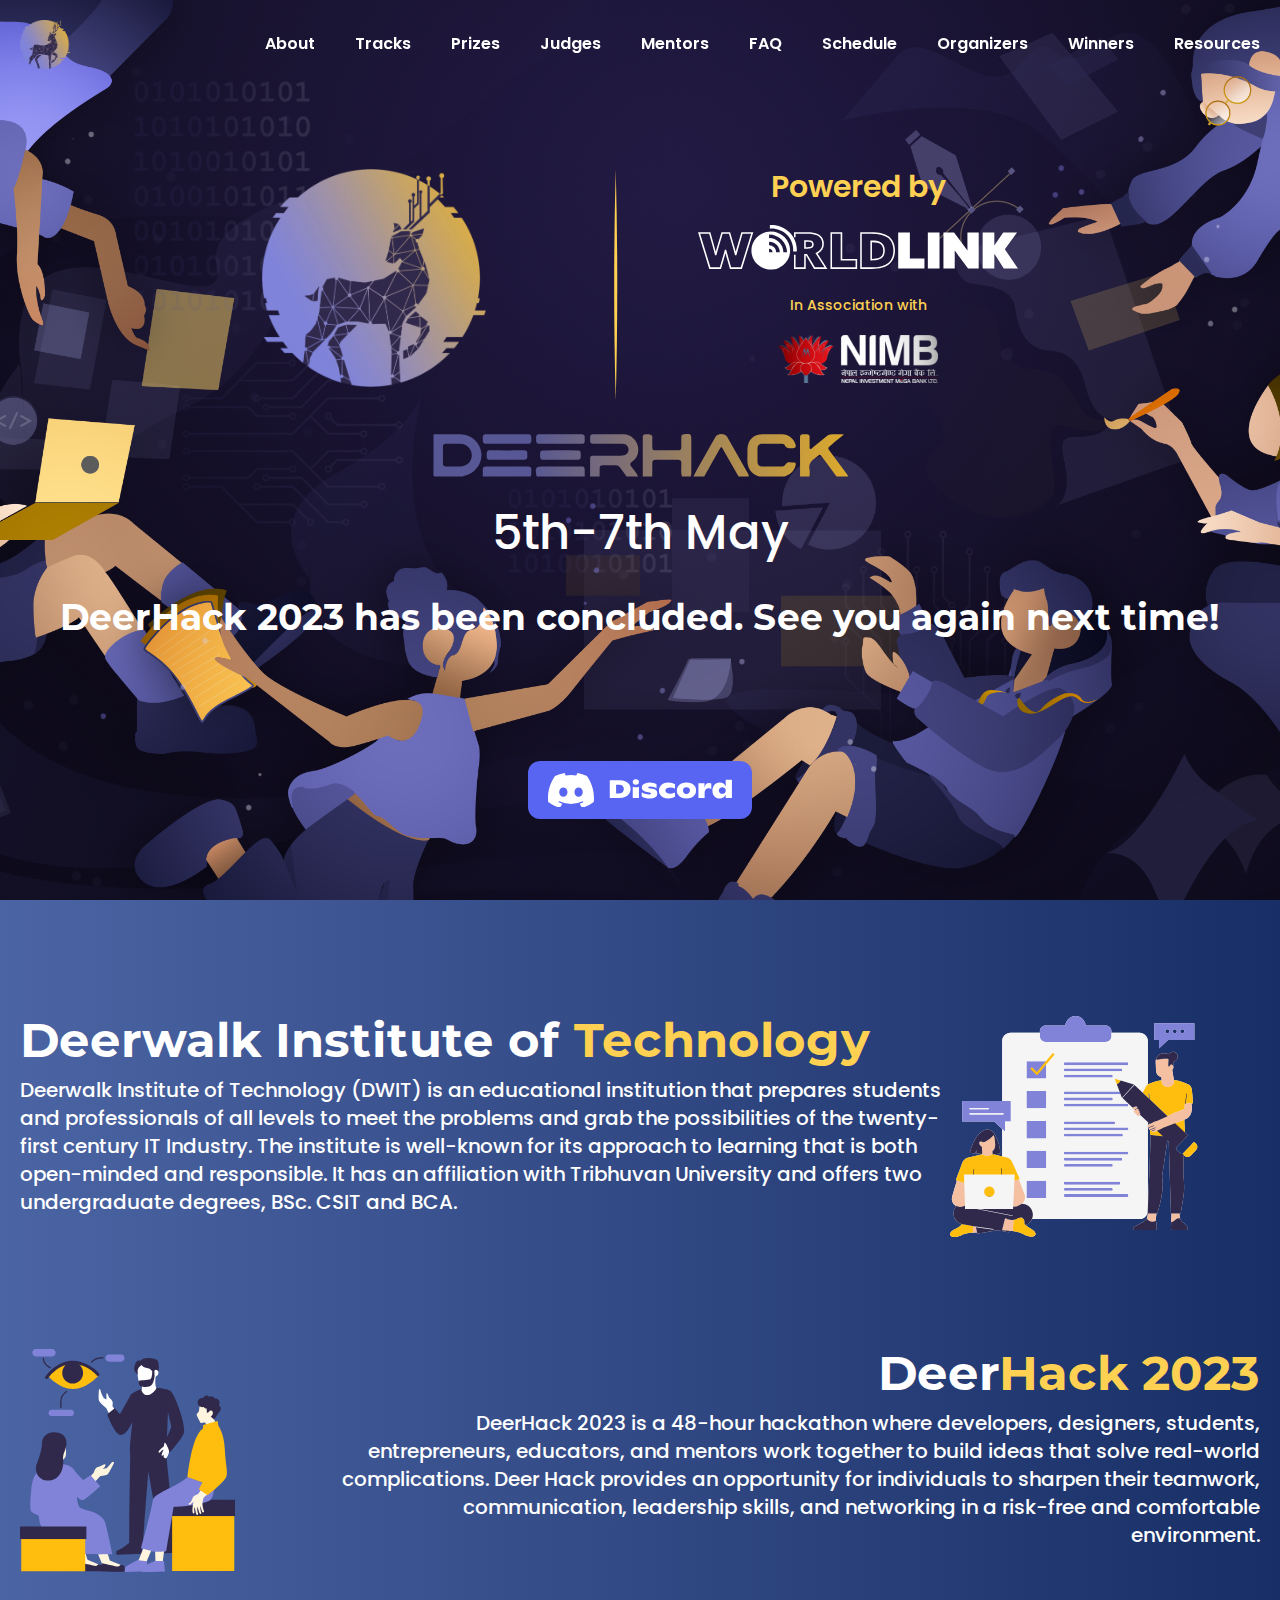
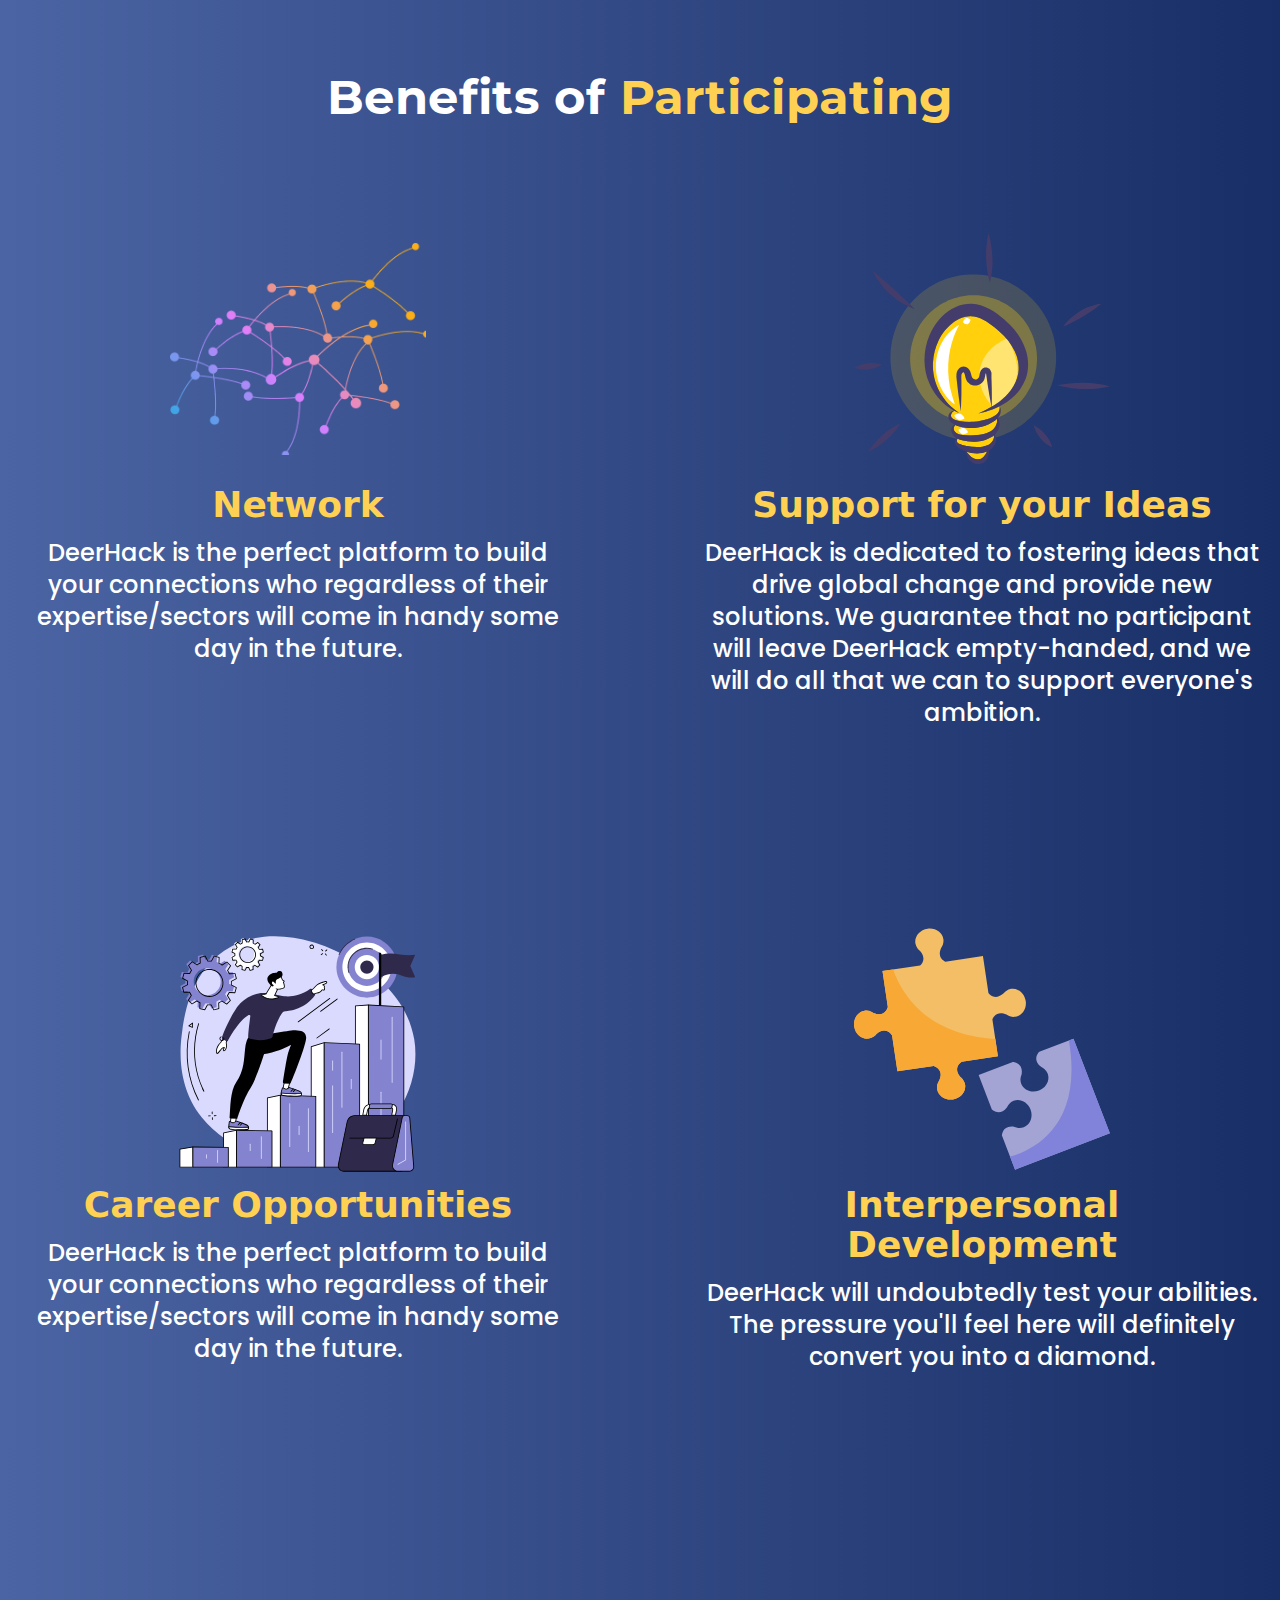
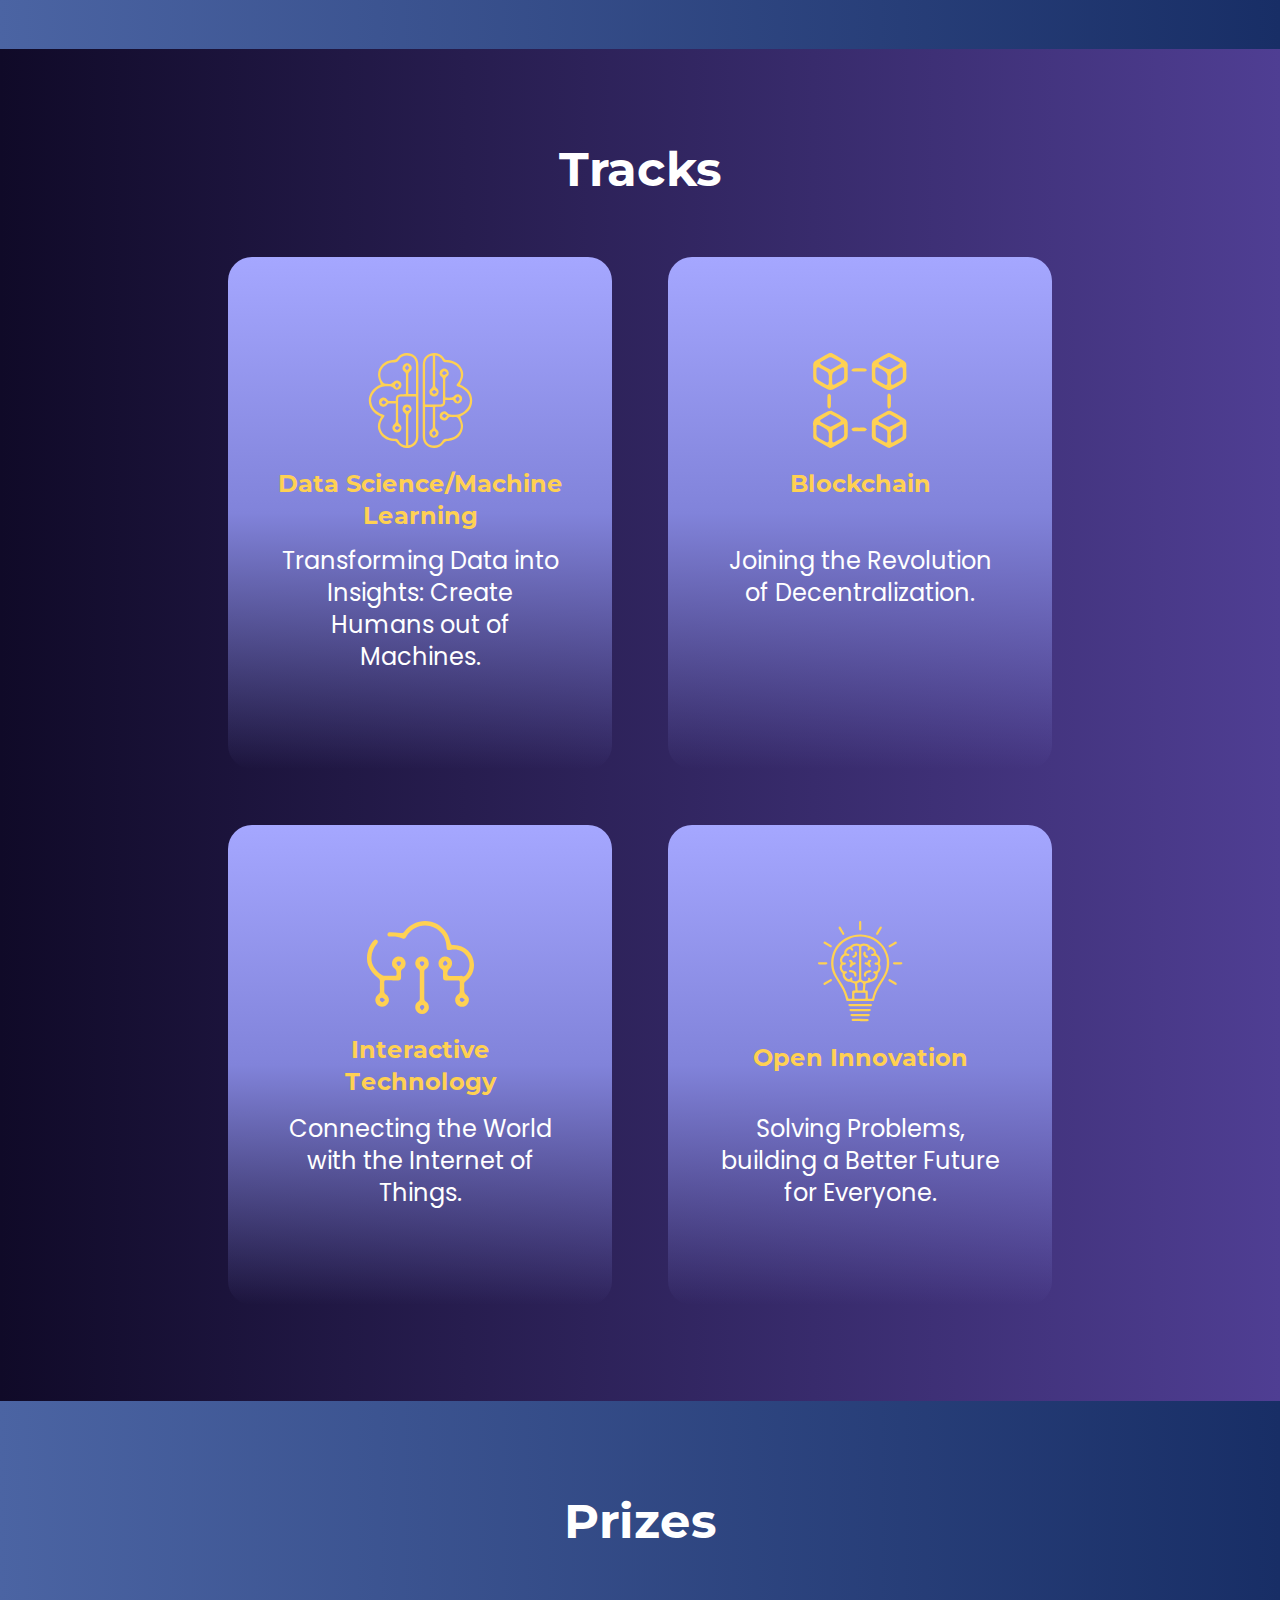
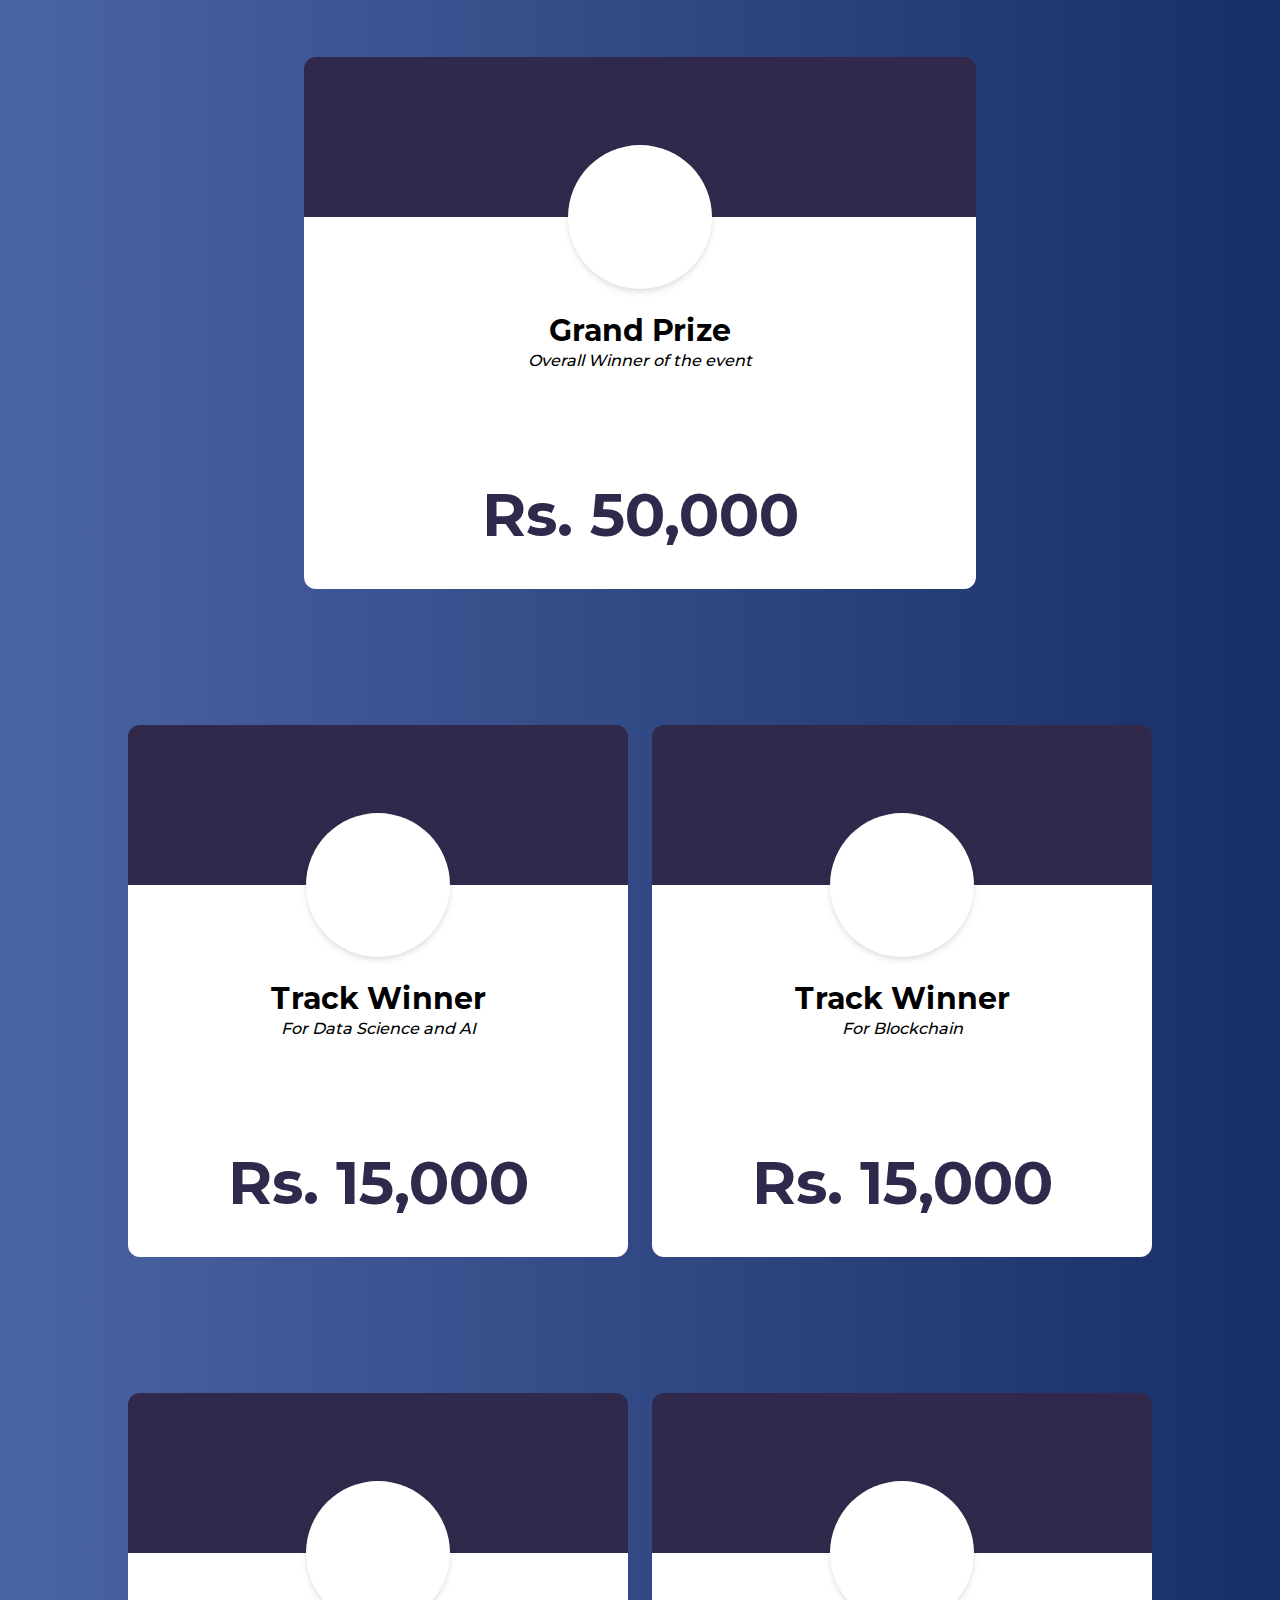
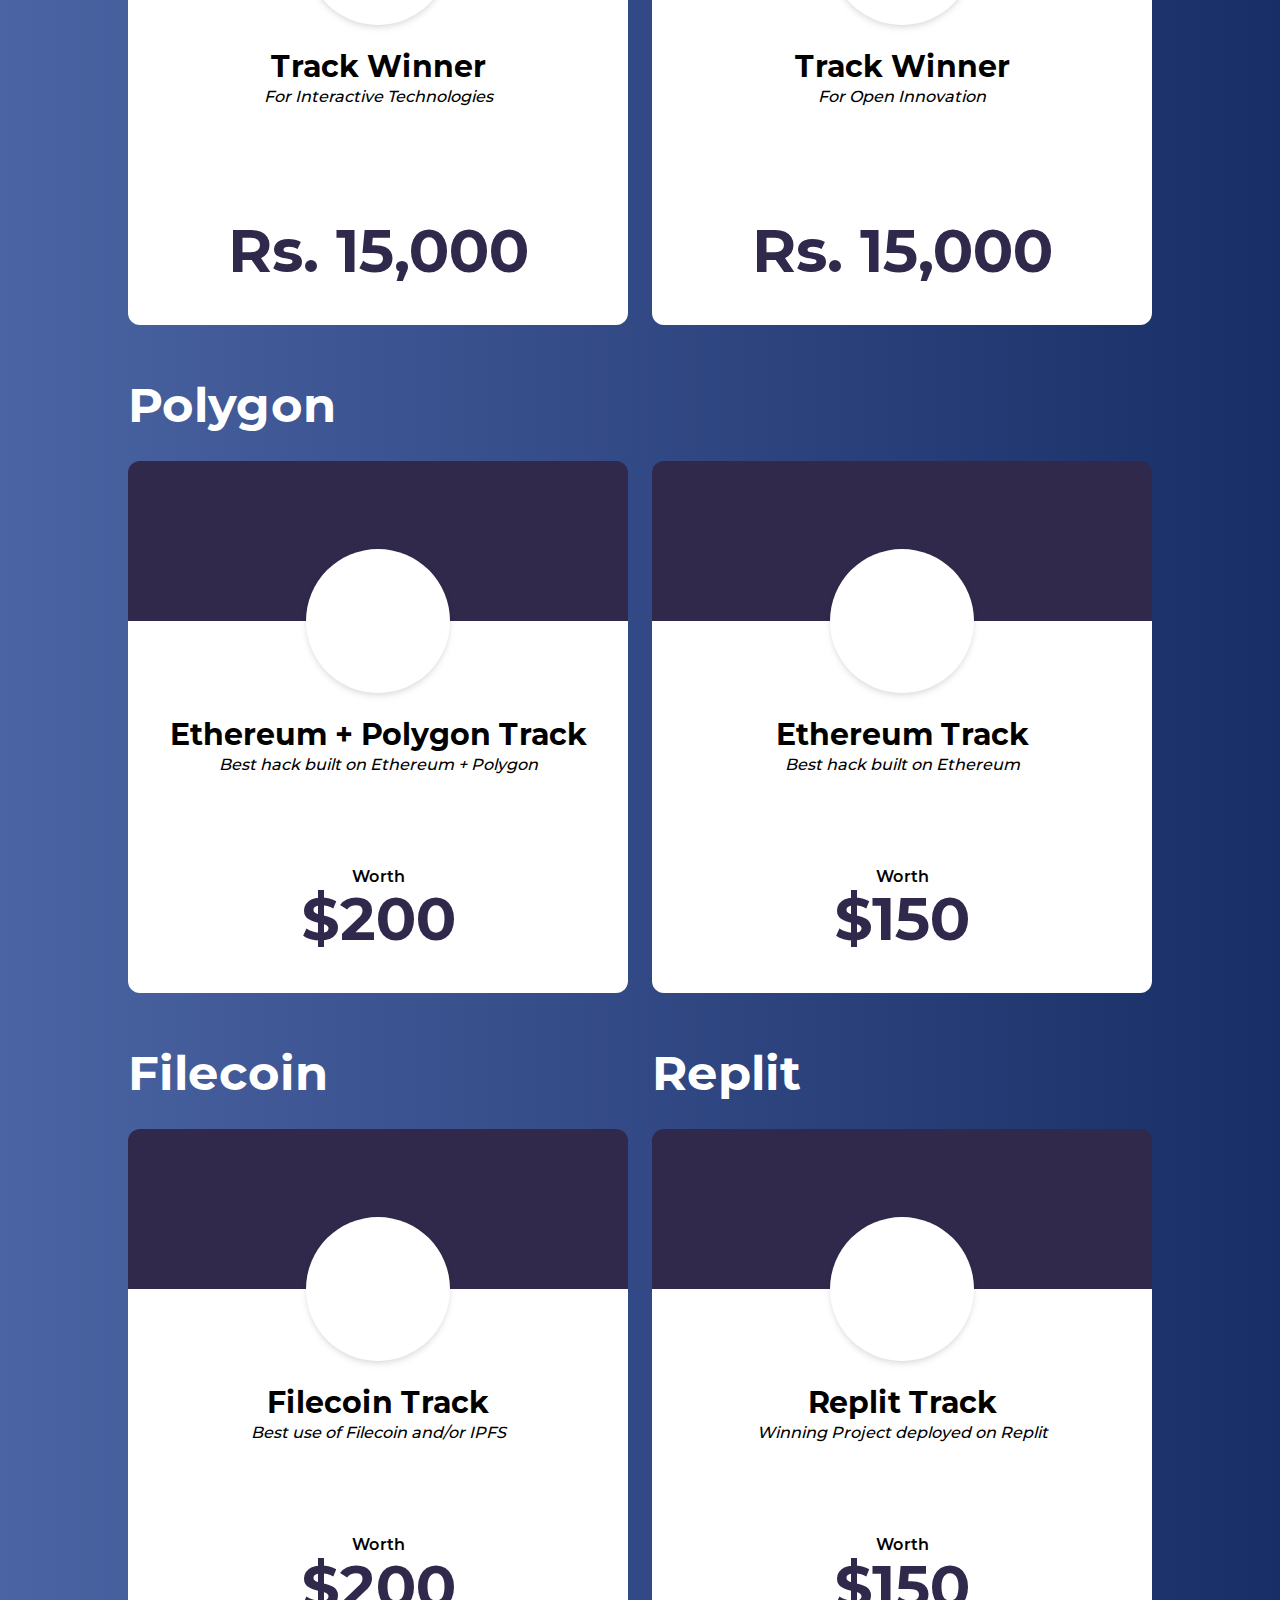
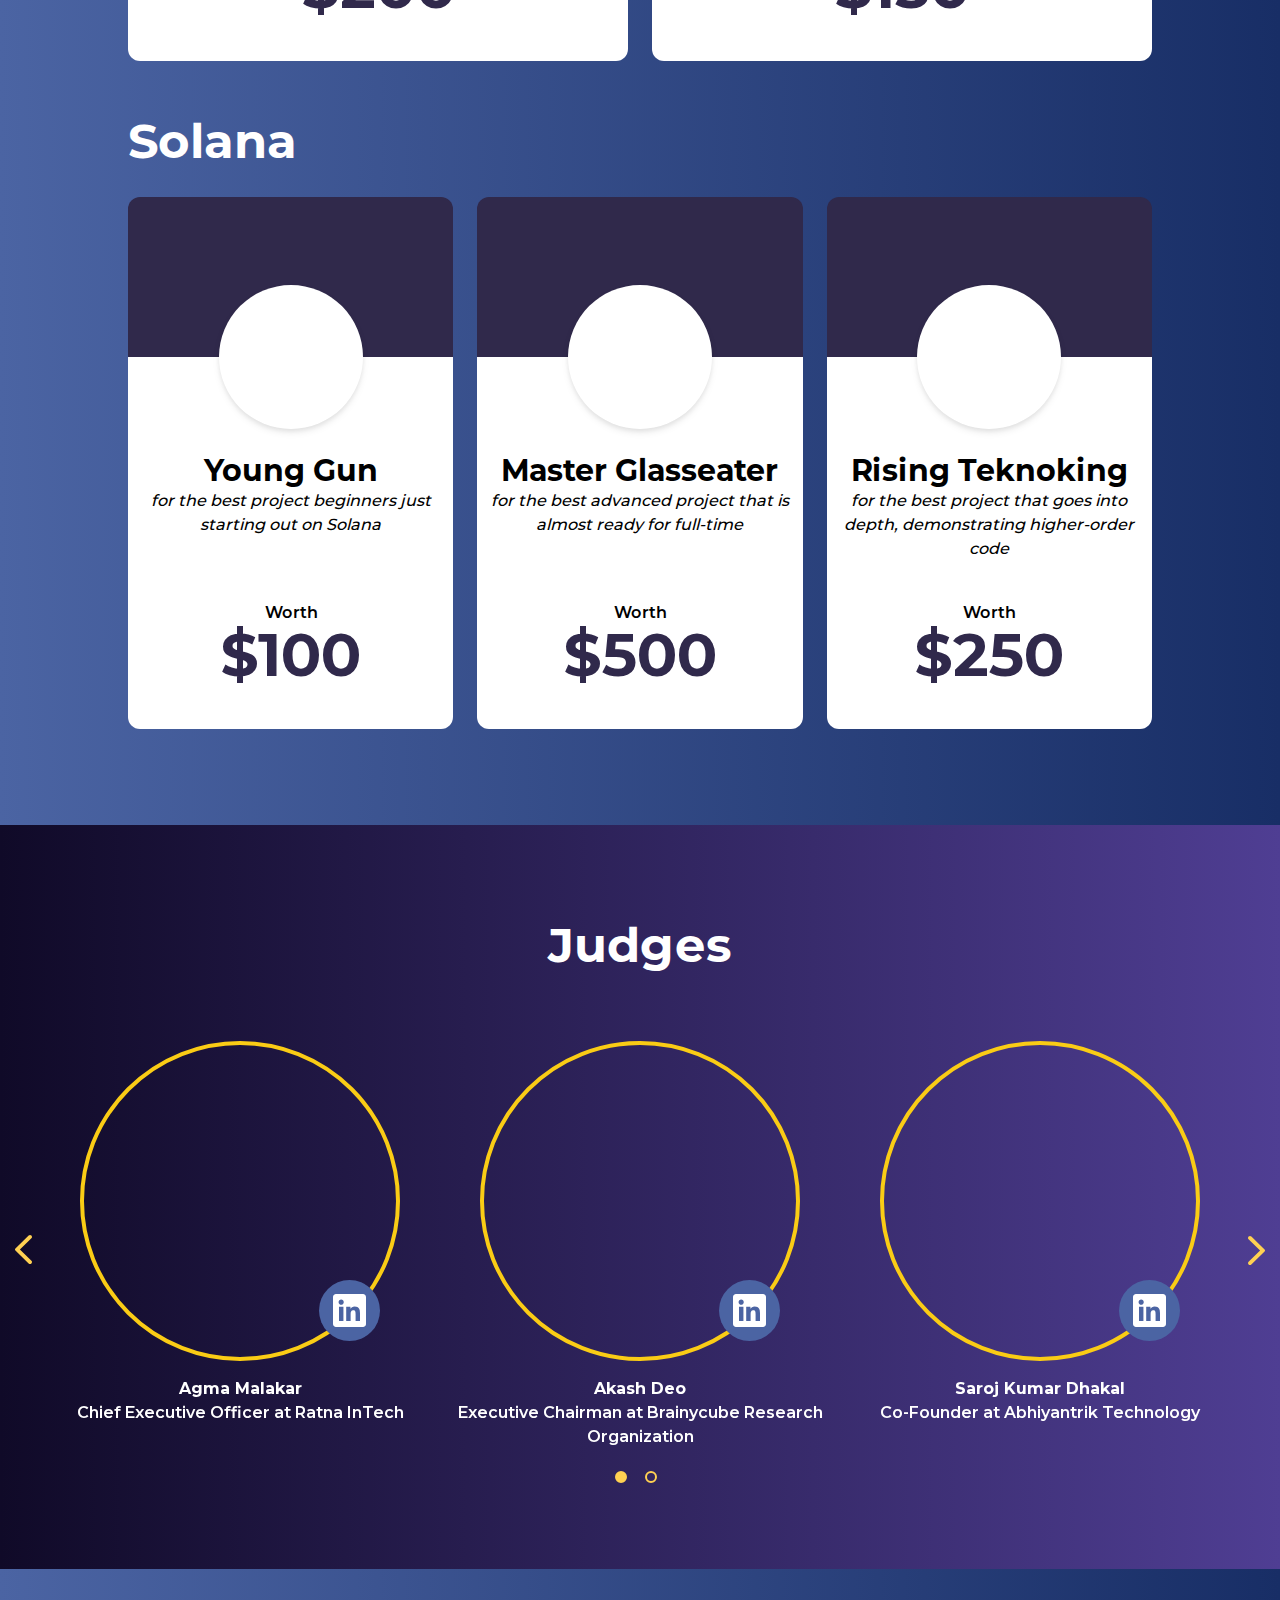
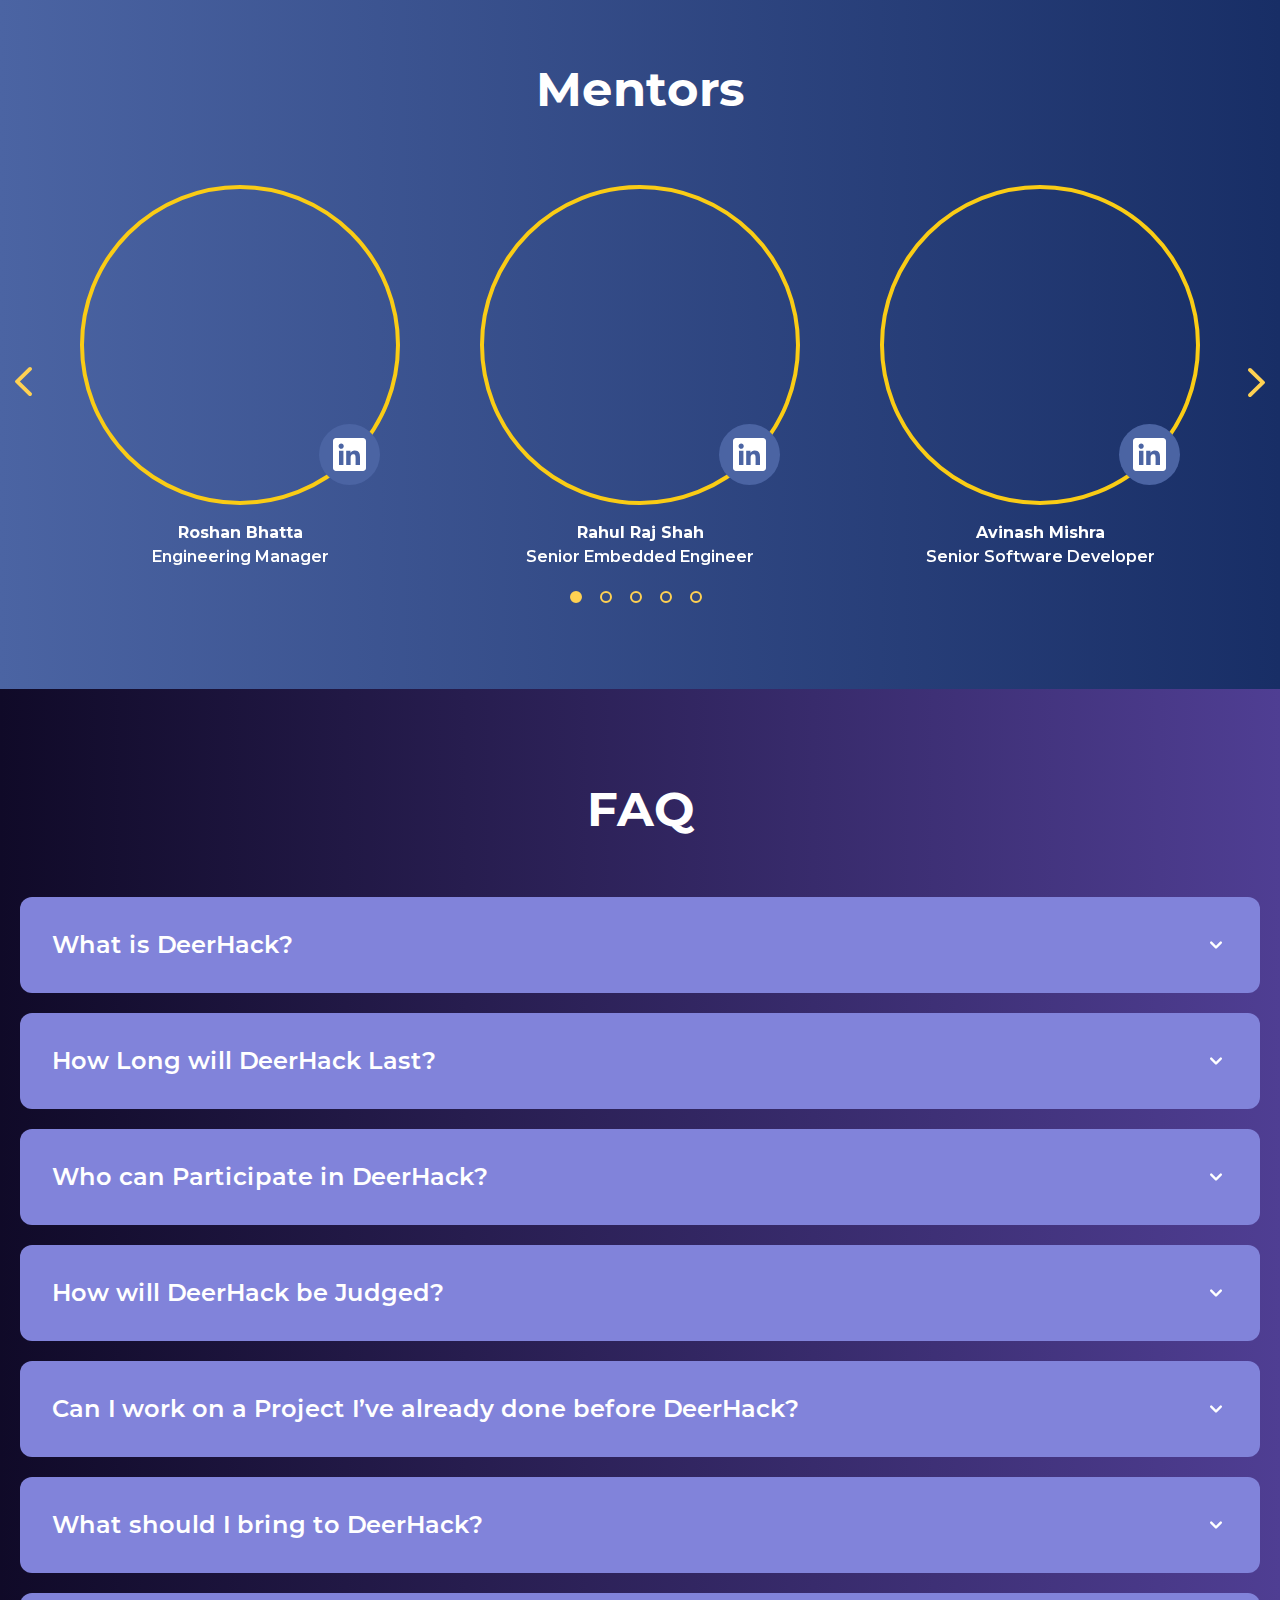
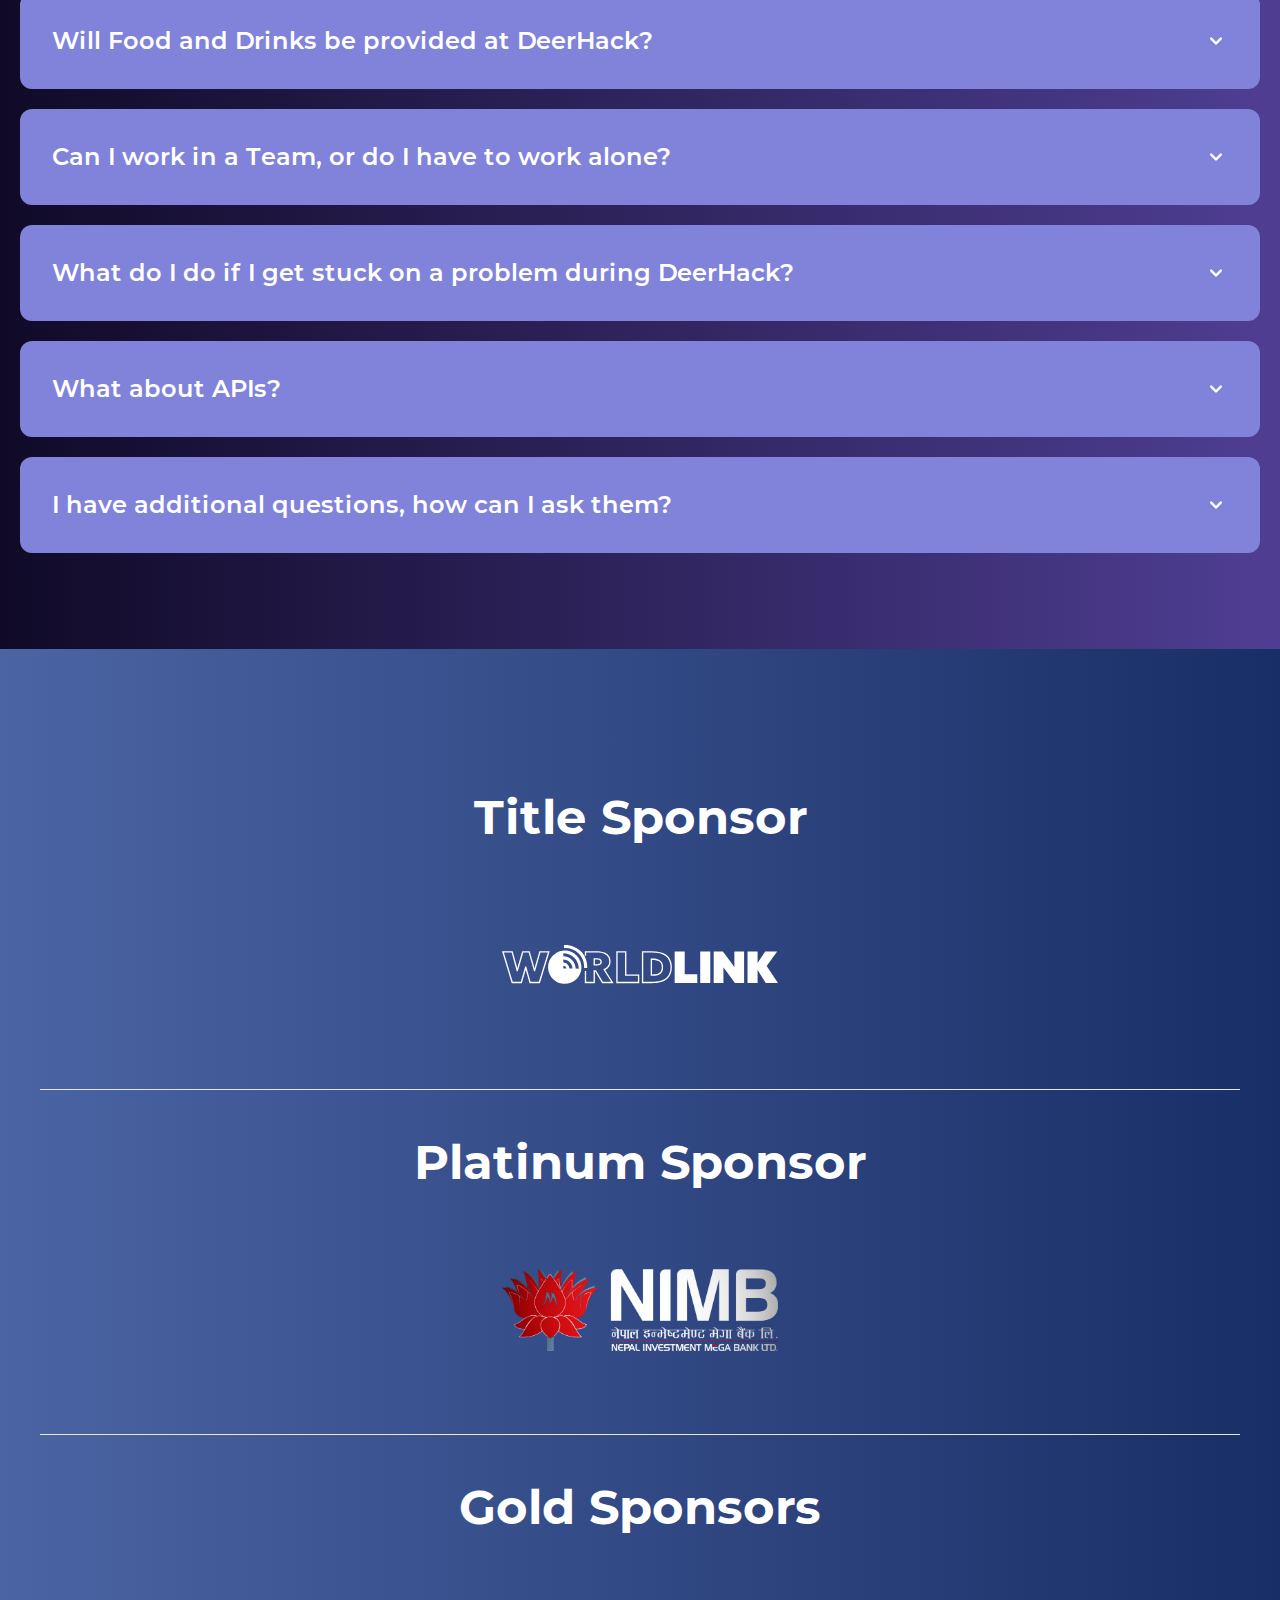
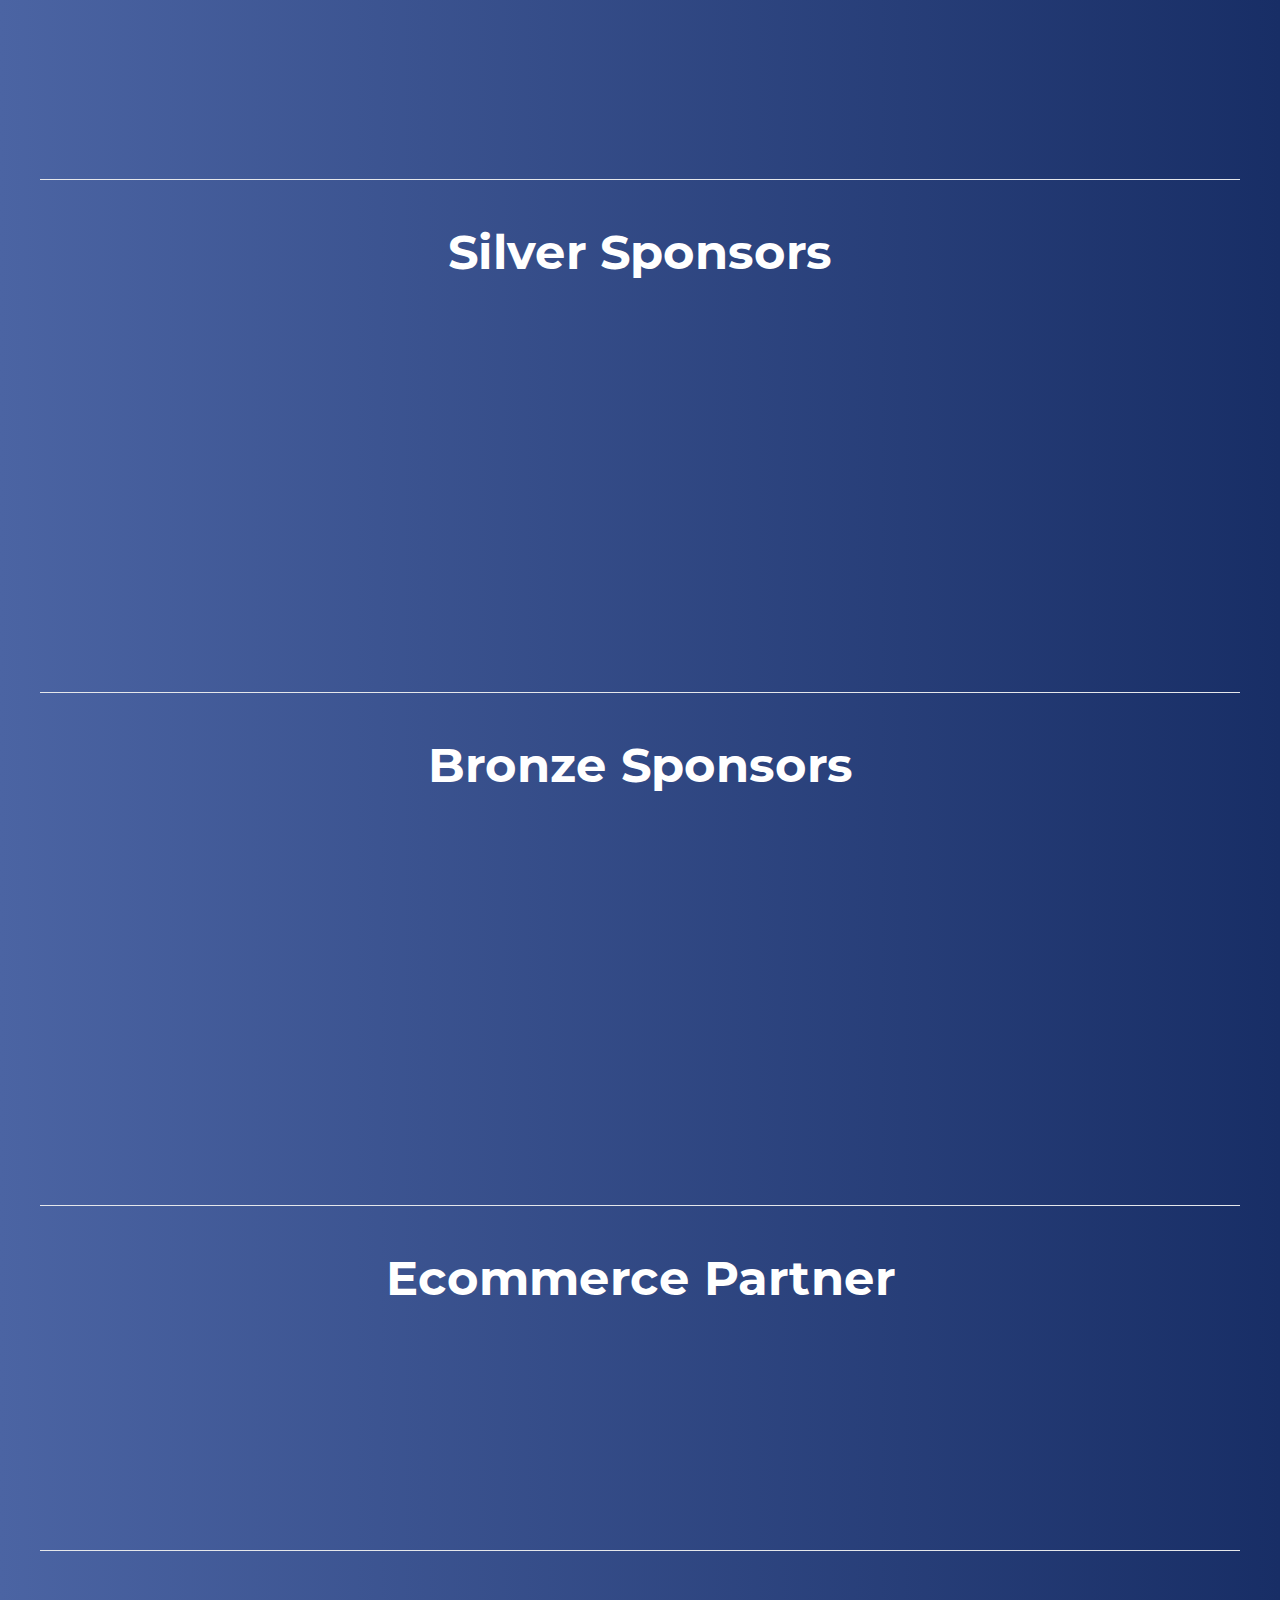
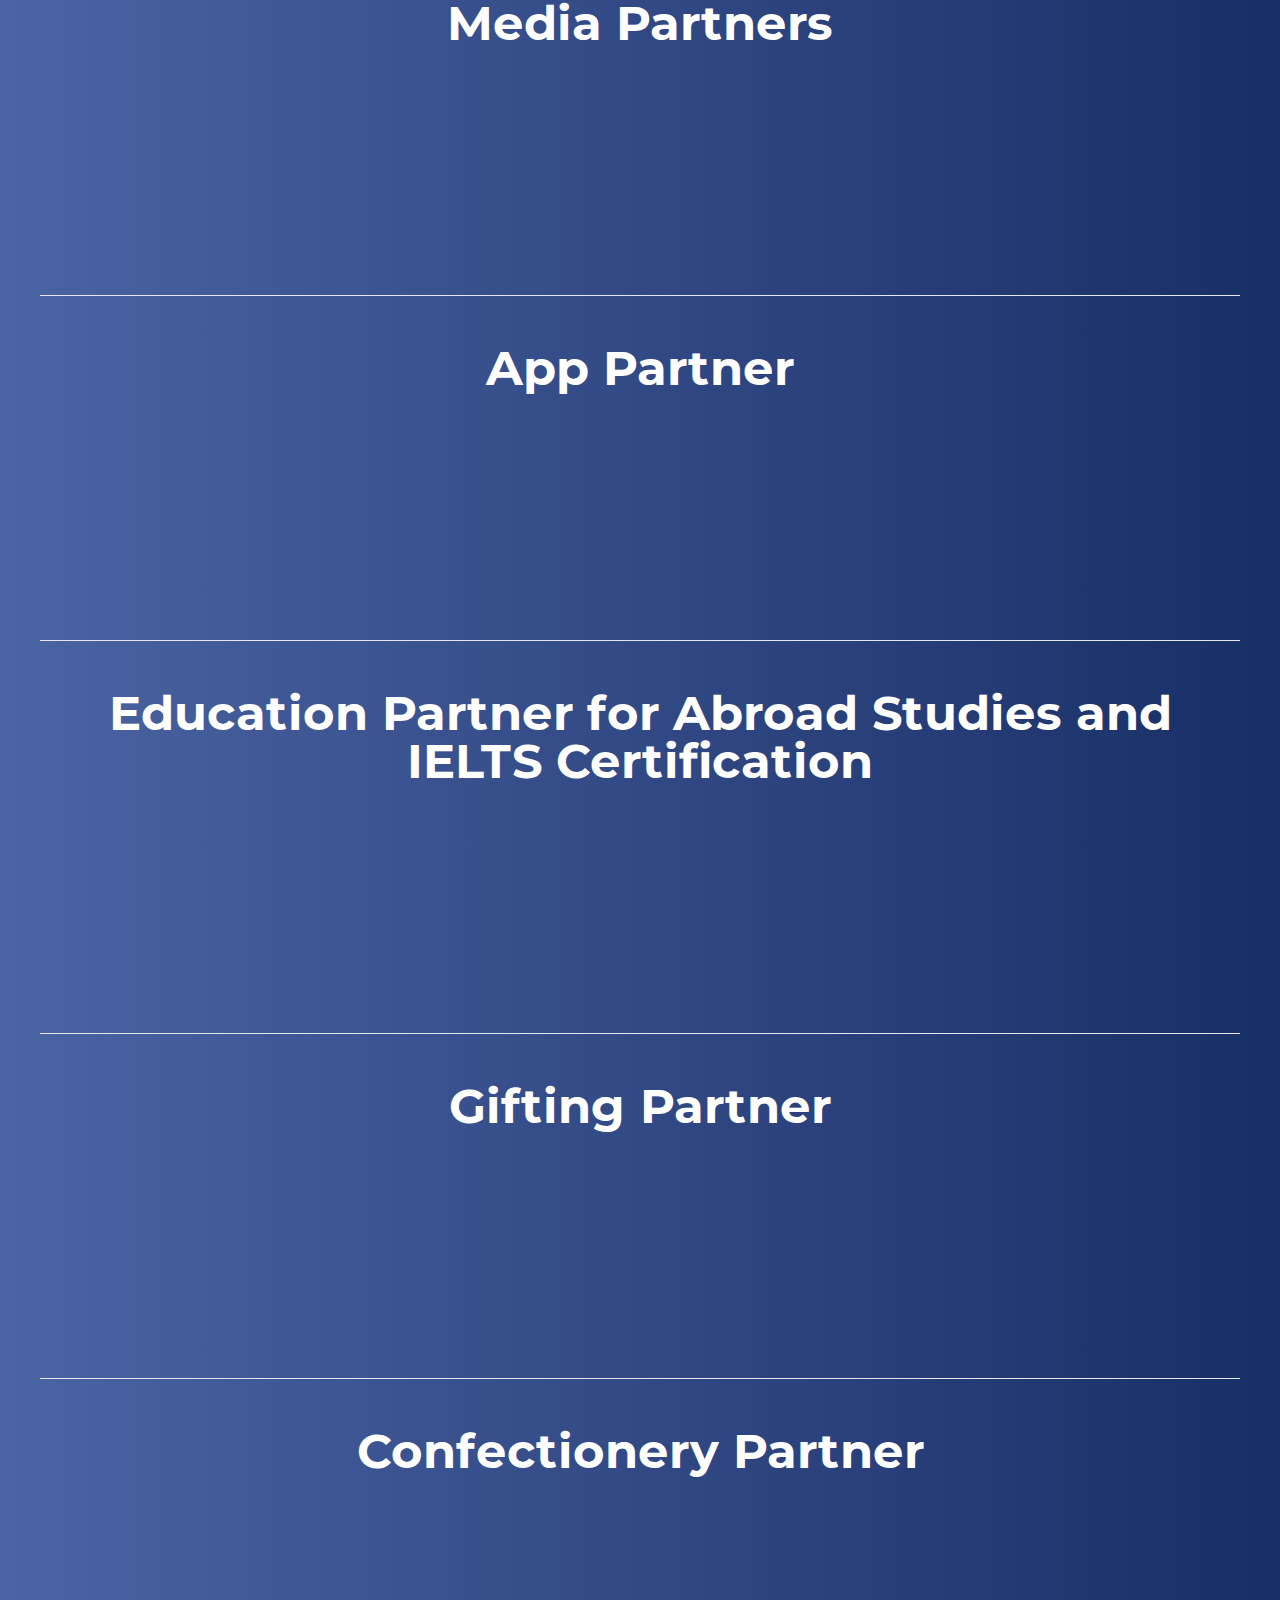
==== commit 4111bfd5: "fix: redirect" ====
--- a/index.html
+++ b/index.html
@@ -1 +1 @@
-<!DOCTYPE html><html lang="en"><head><meta charSet="utf-8"/><meta name="viewport" content="width=device-width"/><meta name="title" content="DeerHack 2023 - Fawning Over Innovation"/><meta name="description" content="Deer Hack 2023 is the brainchild of a small team to unleash the potential of young innovators through a 36-hour hackathon in which developers, designers, students, entrepreneurs, educators, and mentors collaborate to create solutions that tackle real-world problems. When people from many backgrounds collaborate, they do more than merely do good; they become a force for global change."/><meta name="keywords" content="Hackathon in Nepal, 36 Hours Hackathon, Upcoming Hackathons in Nepal, Deerwalk Hackathon, Deerwalk Institute Of Technology, hackathon nepal, hackathon meaning, what is a hackathon, why participate in hackathon"/><meta name="robots" content="index, follow"/><meta http-equiv="Content-Type" content="text/html; charset=utf-8"/><meta name="language" content="English"/><meta name="revisit-after" content="1 days"/><meta name="author" content="Deerwalk Institute Of Technology"/><meta property="og:type" content="website"/><meta property="og:url" content="https://deerhack.deerwalk.edu.np/"/><meta property="og:title" content="DeerHack 2023 - Fawning Over Innovation"/><meta property="og:description" content="Deer Hack 2023 is the brainchild of a small team to unleash the potential of young innovators through a 36-hour hackathon in which developers, designers, students, entrepreneurs, educators, and mentors collaborate to create solutions that tackle real-world problems. When people from many backgrounds collaborate, they do more than merely do good; they become a force for global change."/><meta property="og:image" content="https://deerhack.deerwalk.edu.np/images/deerhack.webp"/><meta property="twitter:card" content="summary_large_image"/><meta property="twitter:url" content="https://deerhack.deerwalk.edu.np/"/><meta property="twitter:title" content="DeerHack 2023 - Fawning Over Innovation"/><meta property="twitter:description" content="Deer Hack 2023 is the brainchild of a small team to unleash the potential of young innovators through a 36-hour hackathon in which developers, designers, students, entrepreneurs, educators, and mentors collaborate to create solutions that tackle real-world problems. When people from many backgrounds collaborate, they do more than merely do good; they become a force for global change."/><meta property="twitter:image" content="https://deerhack.deerwalk.edu.np/images/deerhack.webp"/><title>DeerHack 2023 - Fawning Over Innovation</title><meta name="next-head-count" content="21"/><link rel="shortcut icon" href="/favicon.ico"/><link rel="preload" href="/_next/static/media/916d3686010a8de2.p.woff2" as="font" type="font/woff2" crossorigin="anonymous"/><link rel="preload" href="/_next/static/media/7777133e901cd5ed.p.woff2" as="font" type="font/woff2" crossorigin="anonymous"/><link rel="preload" href="/_next/static/media/d869208648ca5469.p.woff2" as="font" type="font/woff2" crossorigin="anonymous"/><link rel="preload" href="/_next/static/media/1060bab20f18b5c2.p.woff2" as="font" type="font/woff2" crossorigin="anonymous"/><link rel="preload" href="/_next/static/css/9b3d9a33fb991318.css" as="style"/><link rel="stylesheet" href="/_next/static/css/9b3d9a33fb991318.css" data-n-g=""/><link rel="preload" href="/_next/static/css/4df78f2cd73d6b26.css" as="style"/><link rel="stylesheet" href="/_next/static/css/4df78f2cd73d6b26.css" data-n-p=""/><noscript data-n-css=""></noscript><script defer="" nomodule="" src="/_next/static/chunks/polyfills-c67a75d1b6f99dc8.js"></script><script src="/_next/static/chunks/webpack-ee7e63bc15b31913.js" defer=""></script><script src="/_next/static/chunks/framework-19f3649580393c10.js" defer=""></script><script src="/_next/static/chunks/main-517fd9f0b17c6d69.js" defer=""></script><script src="/_next/static/chunks/pages/_app-761c1f04d24e3394.js" defer=""></script><script src="/_next/static/chunks/577-bd783d7641fa7055.js" defer=""></script><script src="/_next/static/chunks/658-d2ff6551ada75ca1.js" defer=""></script><script src="/_next/static/chunks/798-b3878960b22bb063.js" defer=""></script><script src="/_next/static/chunks/421-a6f3569911262865.js" defer=""></script><script src="/_next/static/chunks/295-9a75f79bc108842e.js" defer=""></script><script src="/_next/static/chunks/691-e3b2c2d99db1b4b4.js" defer=""></script><script src="/_next/static/chunks/pages/index-5b9ff0ba7f8c85e5.js" defer=""></script><script src="/_next/static/0PgQPS72SLz_R2-I68VEg/_buildManifest.js" defer=""></script><script src="/_next/static/0PgQPS72SLz_R2-I68VEg/_ssgManifest.js" defer=""></script></head><body><div id="__next"><div class="__variable_59a616 __variable_8cf014 min-w-[312px]"><div class="overflow-auto min-w-[436px]"><header class="bg-transparent text-white w-full transition z-10 fixed"><nav class="flex justify-between container mx-auto p-5 items-center bg-transparent"><a href="/"><img alt="Deerhack logo" src="/images/logo.png" width="50" height="50" decoding="async" data-nimg="1" loading="lazy" style="color:transparent"/></a><ul class="xl:flex flex-row justify-around gap-10 font-poppins font-semibold hidden"><li class="hover:text-primary"><a href="/#about">About</a></li><li class="hover:text-primary"><a href="/#tracks">Tracks</a></li><li class="hover:text-primary"><a href="/#prizes">Prizes</a></li><li class="hover:text-primary"><a href="/#judges">Judges</a></li><li class="hover:text-primary"><a href="/#mentors">Mentors</a></li><li class="hover:text-primary"><a href="/#faq">FAQ</a></li><li class="hover:text-primary"><a href="/schedule">Schedule</a></li><li class="hover:text-primary"><a href="/organizer">Organizers</a></li><li class="hover:text-primary"><a href="/winners">Winners</a></li><li class="group relative"><span class="group-hover:text-primary">Resources</span><div class="hidden group-hover:block absolute pt-5 right-0"><ul class="bg-[#4B64A3] w-max"><li class="hover:text-primary py-3 px-4"><a href="/code-of-conduct">Code of Conduct</a></li><li class="hover:text-primary py-3 px-4"><a href="/resources/participants.pdf">Participants</a></li><li class="hover:text-primary py-3 px-4"><a href="/resources/judging_criteria.pdf">Judging Criteria</a></li></ul></div></li></ul><button class="xl:hidden"><svg width="40px" height="40px" viewBox="0 0 24 24" version="1.1" xmlns="http://www.w3.org/2000/svg"><title>Menu</title><g id="Page-1" stroke="none" stroke-width="1" fill="none" fill-rule="evenodd"><g id="Menu"><rect id="Rectangle" fill-rule="nonzero" x="0" y="0" width="24" height="24"></rect><line x1="5" y1="7" x2="19" y2="7" id="Path" stroke="#fff" stroke-width="2" stroke-linecap="round"></line><line x1="5" y1="17" x2="19" y2="17" id="Path" stroke="#fff" stroke-width="2" stroke-linecap="round"></line><line x1="5" y1="12" x2="19" y2="12" id="Path" stroke="#fff" stroke-width="2" stroke-linecap="round"></line></g></g></svg></button></nav></header><main><section class="flex flex-col text-center items-center justify-center pt-32 bg-[#302949] min-h-screen bg-[url(&#x27;/images/hero_bg_2.webp&#x27;)] bg-cover bg-center bg-no-repeat" id="hero"><div class="flex flex-col lg:flex-row gap-y-10"><div class="w-32 h-32 lg:w-56 lg:h-56 mx-auto lg:mr-32"><img alt="Deerhack logo" src="/_next/static/media/logo.748f1bff.webp" width="2046" height="1992" decoding="async" data-nimg="1" loading="lazy" style="color:transparent"/></div><span class="mt-2 lg:hidden"><svg width="415" height="44" viewBox="0 0 415 44" fill="none" xmlns="http://www.w3.org/2000/svg"><path d="M0.506219 1.29951C9.49752 1.28764 18.4912 1.21646 27.4825 1.27815C38.2606 1.35171 47.2184 9.55208 48.3536 20.2534C49.4506 30.5632 41.9203 40.6167 31.4536 42.8424C30.8022 42.98 30.1722 43.2315 29.5327 43.4308C20.5319 43.4308 11.531 43.381 2.5301 43.4759C0.841537 43.4949 0.451131 43.0986 0.460711 41.4258C0.539751 28.0504 0.506219 14.6749 0.506219 1.29951ZM20.7738 33.4461C22.9078 33.4461 25.0419 33.4817 27.1759 33.439C33.9038 33.3014 38.6582 28.8215 38.7971 22.5218C38.9336 16.4189 34.1386 11.1846 27.7196 10.85C22.7929 10.5937 17.8397 10.8168 12.8986 10.7527C10.7238 10.7242 9.9023 11.7232 9.92146 13.7994C9.97415 19.3612 9.96936 24.9254 9.93104 30.4872C9.91667 32.6227 10.9346 33.4959 13.0231 33.4556C15.6051 33.4058 18.1894 33.4437 20.7714 33.4461H20.7738ZM166.572 43.4332C166.601 40.7685 166.687 38.1039 166.642 35.4392C166.606 33.2468 167.48 32.1339 169.801 32.1624C174.172 32.2146 178.543 32.217 182.914 32.1553C184.689 32.1316 185.829 32.9454 186.809 34.305C189.024 37.3754 191.314 40.3936 193.573 43.4332H205.048C203.491 39.9286 200.945 37.0717 198.6 34.1152C196.83 31.8824 196.499 30.5869 199.247 28.6151C204.751 24.6668 206.537 18.1582 204.516 11.9557C202.597 6.07119 197.079 1.43476 191.134 1.32561C180.799 1.13816 170.46 1.28527 160.125 1.23781C157.967 1.22832 157.02 2.15846 157.116 4.25126C157.147 4.91802 157.107 5.58714 157.109 6.2539C157.131 10.4656 157.282 10.6412 161.413 10.6602C166.244 10.6839 171.077 10.6602 175.908 10.6697C180.514 10.6792 185.127 10.5676 189.726 10.7669C193.316 10.9236 195.642 13.5407 195.575 16.8389C195.513 19.9615 193.192 22.2726 189.736 22.5906C188.732 22.6831 187.714 22.6499 186.703 22.6523C178.387 22.6594 170.074 22.6523 161.758 22.6665C157.183 22.676 157.116 22.7472 157.107 27.405C157.097 32.7485 157.111 38.092 157.114 43.4356H166.565L166.572 43.4332ZM351.541 43.4332C352.674 42.9515 353.828 42.5125 354.935 41.9763C359.152 39.9309 361.706 36.5877 362.673 32.0509C362.927 30.8574 362.846 29.4954 361.353 29.531C358.096 29.6069 354.293 27.8392 352.032 31.9916C351.337 33.2681 349.814 33.4081 348.427 33.4105C342.018 33.4247 335.608 33.4081 329.199 33.4295C325.961 33.4413 324.478 31.8302 324.497 28.6792C324.524 24.4461 324.449 20.2107 324.512 15.98C324.567 12.2405 325.831 10.8903 329.573 10.831C335.644 10.7337 341.716 10.8049 347.79 10.8073C349.289 10.8073 351.129 10.8737 351.754 12.1954C353.526 15.9396 356.728 15.299 359.825 15.2966C362.738 15.2966 363.207 13.8445 362.479 11.3696C360.788 5.6085 355.469 1.3873 349.265 1.27341C342.746 1.15239 336.221 1.20697 329.699 1.23781C320.466 1.2829 314.79 6.74507 314.457 15.9301C314.349 18.9341 314.577 21.9547 314.399 24.9515C313.875 33.8068 316.84 40.4553 325.886 43.4356H351.538L351.541 43.4332ZM219.227 43.4332C219.26 39.1028 219.37 34.7701 219.301 30.4421C219.26 27.9649 220.115 26.7596 222.791 26.7928C230.189 26.8806 237.588 26.8782 244.986 26.7975C247.48 26.7691 248.263 27.8178 248.335 30.1906C248.469 34.604 247.623 39.072 248.929 43.4332H257.704C258.44 41.8576 258.332 40.1753 258.334 38.5073C258.339 28.2687 258.337 18.0301 258.337 7.78909C258.337 0.801221 258.198 0.730037 251.159 1.1951C249.175 1.32561 248.296 2.111 248.304 4.03771C248.318 7.37623 248.236 10.7171 248.299 14.0533C248.339 16.2267 247.59 17.3681 245.199 17.3491C237.561 17.2874 229.921 17.2969 222.283 17.3491C220.094 17.3633 219.277 16.3691 219.318 14.2977C219.378 11.2937 219.124 8.27077 219.375 5.28817C219.687 1.57475 217.723 1.08358 214.666 1.18561C209.95 1.34459 209.783 1.32561 209.776 5.37122C209.756 18.0585 209.771 30.7459 209.773 43.4332H219.224H219.227ZM376.517 43.4332C376.548 41.217 376.998 38.913 376.539 36.8036C374.819 28.8975 380.96 25.9955 385.695 22.218C387.3 20.9391 388.057 22.5977 388.816 23.6156C393.731 30.212 398.622 36.825 403.52 43.4332H414.995C414.782 42.1709 413.984 41.2099 413.256 40.2275C407.939 33.0427 402.612 25.865 397.283 18.6897C394.488 14.9265 394.507 14.962 398.274 11.9367C402.32 8.69076 406.312 5.37834 410.909 1.61746C406.614 0.884269 403.156 1.41577 399.738 1.17612C397.223 1.00054 395.228 1.77644 393.307 3.41841C388.885 7.20064 384.304 10.8002 379.77 14.4519C379.015 15.0593 378.342 16.3311 377.319 15.8898C376.083 15.3583 376.668 13.9109 376.642 12.8645C376.565 9.96969 376.56 7.07251 376.615 4.1777C376.656 2.06117 375.719 1.08833 373.578 1.20222C372.57 1.25442 371.55 1.27815 370.544 1.19036C367.935 0.962571 366.946 2.07304 366.965 4.67362C367.063 17.5935 367.044 30.5133 367.066 43.4332H376.517ZM271.206 43.4332C276.425 34.2339 281.694 25.0654 286.827 15.8186C288.13 13.4696 288.81 14.1007 289.837 15.9254C294.474 24.1732 299.159 32.3949 303.842 40.6167C304.393 41.5824 305.034 42.4959 305.636 43.4308C309.01 43.4308 312.388 43.4308 315.762 43.4308C315.841 42.382 315.439 41.4685 314.938 40.5835C307.949 28.2449 300.984 15.8946 293.957 3.57976C291.926 0.0229454 284.683 0.0917563 282.568 3.65806C280.748 6.73083 278.976 9.83681 277.292 12.9879C271.821 23.2217 265.512 33 260.404 43.4308H271.206V43.4332ZM97.7124 43.4332C98.6633 41.1956 98.2585 38.8395 98.316 36.526C98.3686 34.4593 97.3603 33.4746 95.2622 33.4769C81.1525 33.4888 67.0404 33.4912 52.9283 33.4722C50.6362 33.4698 49.7141 34.585 49.7716 36.7775C49.829 38.9961 49.7811 41.2146 49.7787 43.4332H97.7076H97.7124ZM151.718 43.4332C151.718 41.6583 151.73 39.8811 151.718 38.1063C151.684 33.7237 151.447 33.4746 146.875 33.4675C134.777 33.4508 122.677 33.4603 110.579 33.4603C102.78 33.4603 101.971 34.4308 103.355 42.1756C103.432 42.6074 103.64 43.0132 103.789 43.4332H151.718ZM94.3017 10.8191C98.1435 10.9591 98.4309 8.97549 98.3878 6.05458C98.3447 3.26893 98.3806 1.13341 94.4215 1.18799C80.8291 1.37306 67.232 1.35883 53.6373 1.18799C49.968 1.1429 49.6302 2.97944 49.75 5.76985C49.8626 8.35382 49.3189 10.9663 53.5199 10.812C60.2526 10.5653 66.9997 10.7456 73.742 10.7456C80.5968 10.7456 87.4565 10.5653 94.3017 10.8168V10.8191ZM148.266 10.7646C150.657 10.7907 151.89 9.96495 151.722 7.48063C151.663 6.59321 151.655 5.69629 151.73 4.81124C151.938 2.26998 150.887 1.22121 148.228 1.23544C134.408 1.309 120.586 1.35645 106.766 1.2046C102.869 1.16189 103.133 3.46824 103.123 6.01662C103.113 8.59584 102.943 10.9141 106.807 10.8002C113.654 10.5985 120.514 10.7432 127.366 10.7408C134.334 10.7361 141.299 10.6863 148.266 10.7646ZM90.3426 26.8592C93.5161 26.9731 94.661 25.6989 94.3472 22.7353C94.2778 22.0733 94.2874 21.3971 94.34 20.7327C94.5293 18.3124 93.4443 17.3372 90.9821 17.3514C79.737 17.4131 68.4895 17.4653 57.2444 17.3301C53.2541 17.2826 53.8002 19.831 53.7427 22.2774C53.6852 24.7735 53.6421 26.9684 57.2827 26.8521C62.8992 26.6718 68.5278 26.8047 74.1491 26.807C79.5478 26.807 84.9512 26.667 90.3426 26.8616V26.8592ZM143.605 26.7904C147.579 26.7667 147.739 26.546 147.723 21.8455C147.708 17.6125 147.531 17.3918 143.457 17.3847C133.225 17.3609 122.993 17.3728 112.761 17.3752C106.984 17.3752 107.087 17.3965 107.089 23.1648C107.089 25.9338 108.146 26.9067 110.886 26.8426C116.392 26.7121 121.903 26.8047 127.414 26.8023C132.811 26.8023 138.209 26.8236 143.605 26.7928V26.7904Z" fill="url(#paint0_linear_1039_877_58289)"></path><defs><linearGradient id="paint0_linear_1039_877_58289" x1="0.460711" y1="22.2133" x2="414.999" y2="22.2133" gradientUnits="userSpaceOnUse"><stop offset="0.23" stop-color="#565794"></stop><stop offset="0.68" stop-color="#A78855"></stop><stop offset="1" stop-color="#DCA92D"></stop></linearGradient></defs></svg></span><div class="hidden lg:block"><svg width="4" height="232" viewBox="0 0 4 232" fill="none" xmlns="http://www.w3.org/2000/svg"><path d="M1.71386 0.342224C-0.334034 77.1354 -0.350687 154.963 1.71385 231.76C3.77839 154.965 3.76507 77.1372 1.71386 0.342224Z" fill="#FFD152"></path></svg></div><div class="lg:ml-20"><span class="font-poppins font-semibold text-xl lg:text-3xl text-primary">Powered by</span><img alt="" src="/images/sponsors/worldlink.svg" width="330" height="50" decoding="async" data-nimg="1" class="mt-2 lg:mt-5 w-48 lg:w-80 mx-auto" loading="lazy" style="color:transparent"/><span class="font-poppins font-medium text-sm text-primary mt-6 block">In Association with</span><img alt="" src="/images/sponsors/nimb.png" width="330" height="50" decoding="async" data-nimg="1" class="mt-2 lg:mt-5 w-36 lg:w-40 mx-auto" loading="lazy" style="color:transparent"/></div></div><span class="mt-8 hidden lg:block"><svg width="415" height="44" viewBox="0 0 415 44" fill="none" xmlns="http://www.w3.org/2000/svg"><path d="M0.506219 1.29951C9.49752 1.28764 18.4912 1.21646 27.4825 1.27815C38.2606 1.35171 47.2184 9.55208 48.3536 20.2534C49.4506 30.5632 41.9203 40.6167 31.4536 42.8424C30.8022 42.98 30.1722 43.2315 29.5327 43.4308C20.5319 43.4308 11.531 43.381 2.5301 43.4759C0.841537 43.4949 0.451131 43.0986 0.460711 41.4258C0.539751 28.0504 0.506219 14.6749 0.506219 1.29951ZM20.7738 33.4461C22.9078 33.4461 25.0419 33.4817 27.1759 33.439C33.9038 33.3014 38.6582 28.8215 38.7971 22.5218C38.9336 16.4189 34.1386 11.1846 27.7196 10.85C22.7929 10.5937 17.8397 10.8168 12.8986 10.7527C10.7238 10.7242 9.9023 11.7232 9.92146 13.7994C9.97415 19.3612 9.96936 24.9254 9.93104 30.4872C9.91667 32.6227 10.9346 33.4959 13.0231 33.4556C15.6051 33.4058 18.1894 33.4437 20.7714 33.4461H20.7738ZM166.572 43.4332C166.601 40.7685 166.687 38.1039 166.642 35.4392C166.606 33.2468 167.48 32.1339 169.801 32.1624C174.172 32.2146 178.543 32.217 182.914 32.1553C184.689 32.1316 185.829 32.9454 186.809 34.305C189.024 37.3754 191.314 40.3936 193.573 43.4332H205.048C203.491 39.9286 200.945 37.0717 198.6 34.1152C196.83 31.8824 196.499 30.5869 199.247 28.6151C204.751 24.6668 206.537 18.1582 204.516 11.9557C202.597 6.07119 197.079 1.43476 191.134 1.32561C180.799 1.13816 170.46 1.28527 160.125 1.23781C157.967 1.22832 157.02 2.15846 157.116 4.25126C157.147 4.91802 157.107 5.58714 157.109 6.2539C157.131 10.4656 157.282 10.6412 161.413 10.6602C166.244 10.6839 171.077 10.6602 175.908 10.6697C180.514 10.6792 185.127 10.5676 189.726 10.7669C193.316 10.9236 195.642 13.5407 195.575 16.8389C195.513 19.9615 193.192 22.2726 189.736 22.5906C188.732 22.6831 187.714 22.6499 186.703 22.6523C178.387 22.6594 170.074 22.6523 161.758 22.6665C157.183 22.676 157.116 22.7472 157.107 27.405C157.097 32.7485 157.111 38.092 157.114 43.4356H166.565L166.572 43.4332ZM351.541 43.4332C352.674 42.9515 353.828 42.5125 354.935 41.9763C359.152 39.9309 361.706 36.5877 362.673 32.0509C362.927 30.8574 362.846 29.4954 361.353 29.531C358.096 29.6069 354.293 27.8392 352.032 31.9916C351.337 33.2681 349.814 33.4081 348.427 33.4105C342.018 33.4247 335.608 33.4081 329.199 33.4295C325.961 33.4413 324.478 31.8302 324.497 28.6792C324.524 24.4461 324.449 20.2107 324.512 15.98C324.567 12.2405 325.831 10.8903 329.573 10.831C335.644 10.7337 341.716 10.8049 347.79 10.8073C349.289 10.8073 351.129 10.8737 351.754 12.1954C353.526 15.9396 356.728 15.299 359.825 15.2966C362.738 15.2966 363.207 13.8445 362.479 11.3696C360.788 5.6085 355.469 1.3873 349.265 1.27341C342.746 1.15239 336.221 1.20697 329.699 1.23781C320.466 1.2829 314.79 6.74507 314.457 15.9301C314.349 18.9341 314.577 21.9547 314.399 24.9515C313.875 33.8068 316.84 40.4553 325.886 43.4356H351.538L351.541 43.4332ZM219.227 43.4332C219.26 39.1028 219.37 34.7701 219.301 30.4421C219.26 27.9649 220.115 26.7596 222.791 26.7928C230.189 26.8806 237.588 26.8782 244.986 26.7975C247.48 26.7691 248.263 27.8178 248.335 30.1906C248.469 34.604 247.623 39.072 248.929 43.4332H257.704C258.44 41.8576 258.332 40.1753 258.334 38.5073C258.339 28.2687 258.337 18.0301 258.337 7.78909C258.337 0.801221 258.198 0.730037 251.159 1.1951C249.175 1.32561 248.296 2.111 248.304 4.03771C248.318 7.37623 248.236 10.7171 248.299 14.0533C248.339 16.2267 247.59 17.3681 245.199 17.3491C237.561 17.2874 229.921 17.2969 222.283 17.3491C220.094 17.3633 219.277 16.3691 219.318 14.2977C219.378 11.2937 219.124 8.27077 219.375 5.28817C219.687 1.57475 217.723 1.08358 214.666 1.18561C209.95 1.34459 209.783 1.32561 209.776 5.37122C209.756 18.0585 209.771 30.7459 209.773 43.4332H219.224H219.227ZM376.517 43.4332C376.548 41.217 376.998 38.913 376.539 36.8036C374.819 28.8975 380.96 25.9955 385.695 22.218C387.3 20.9391 388.057 22.5977 388.816 23.6156C393.731 30.212 398.622 36.825 403.52 43.4332H414.995C414.782 42.1709 413.984 41.2099 413.256 40.2275C407.939 33.0427 402.612 25.865 397.283 18.6897C394.488 14.9265 394.507 14.962 398.274 11.9367C402.32 8.69076 406.312 5.37834 410.909 1.61746C406.614 0.884269 403.156 1.41577 399.738 1.17612C397.223 1.00054 395.228 1.77644 393.307 3.41841C388.885 7.20064 384.304 10.8002 379.77 14.4519C379.015 15.0593 378.342 16.3311 377.319 15.8898C376.083 15.3583 376.668 13.9109 376.642 12.8645C376.565 9.96969 376.56 7.07251 376.615 4.1777C376.656 2.06117 375.719 1.08833 373.578 1.20222C372.57 1.25442 371.55 1.27815 370.544 1.19036C367.935 0.962571 366.946 2.07304 366.965 4.67362C367.063 17.5935 367.044 30.5133 367.066 43.4332H376.517ZM271.206 43.4332C276.425 34.2339 281.694 25.0654 286.827 15.8186C288.13 13.4696 288.81 14.1007 289.837 15.9254C294.474 24.1732 299.159 32.3949 303.842 40.6167C304.393 41.5824 305.034 42.4959 305.636 43.4308C309.01 43.4308 312.388 43.4308 315.762 43.4308C315.841 42.382 315.439 41.4685 314.938 40.5835C307.949 28.2449 300.984 15.8946 293.957 3.57976C291.926 0.0229454 284.683 0.0917563 282.568 3.65806C280.748 6.73083 278.976 9.83681 277.292 12.9879C271.821 23.2217 265.512 33 260.404 43.4308H271.206V43.4332ZM97.7124 43.4332C98.6633 41.1956 98.2585 38.8395 98.316 36.526C98.3686 34.4593 97.3603 33.4746 95.2622 33.4769C81.1525 33.4888 67.0404 33.4912 52.9283 33.4722C50.6362 33.4698 49.7141 34.585 49.7716 36.7775C49.829 38.9961 49.7811 41.2146 49.7787 43.4332H97.7076H97.7124ZM151.718 43.4332C151.718 41.6583 151.73 39.8811 151.718 38.1063C151.684 33.7237 151.447 33.4746 146.875 33.4675C134.777 33.4508 122.677 33.4603 110.579 33.4603C102.78 33.4603 101.971 34.4308 103.355 42.1756C103.432 42.6074 103.64 43.0132 103.789 43.4332H151.718ZM94.3017 10.8191C98.1435 10.9591 98.4309 8.97549 98.3878 6.05458C98.3447 3.26893 98.3806 1.13341 94.4215 1.18799C80.8291 1.37306 67.232 1.35883 53.6373 1.18799C49.968 1.1429 49.6302 2.97944 49.75 5.76985C49.8626 8.35382 49.3189 10.9663 53.5199 10.812C60.2526 10.5653 66.9997 10.7456 73.742 10.7456C80.5968 10.7456 87.4565 10.5653 94.3017 10.8168V10.8191ZM148.266 10.7646C150.657 10.7907 151.89 9.96495 151.722 7.48063C151.663 6.59321 151.655 5.69629 151.73 4.81124C151.938 2.26998 150.887 1.22121 148.228 1.23544C134.408 1.309 120.586 1.35645 106.766 1.2046C102.869 1.16189 103.133 3.46824 103.123 6.01662C103.113 8.59584 102.943 10.9141 106.807 10.8002C113.654 10.5985 120.514 10.7432 127.366 10.7408C134.334 10.7361 141.299 10.6863 148.266 10.7646ZM90.3426 26.8592C93.5161 26.9731 94.661 25.6989 94.3472 22.7353C94.2778 22.0733 94.2874 21.3971 94.34 20.7327C94.5293 18.3124 93.4443 17.3372 90.9821 17.3514C79.737 17.4131 68.4895 17.4653 57.2444 17.3301C53.2541 17.2826 53.8002 19.831 53.7427 22.2774C53.6852 24.7735 53.6421 26.9684 57.2827 26.8521C62.8992 26.6718 68.5278 26.8047 74.1491 26.807C79.5478 26.807 84.9512 26.667 90.3426 26.8616V26.8592ZM143.605 26.7904C147.579 26.7667 147.739 26.546 147.723 21.8455C147.708 17.6125 147.531 17.3918 143.457 17.3847C133.225 17.3609 122.993 17.3728 112.761 17.3752C106.984 17.3752 107.087 17.3965 107.089 23.1648C107.089 25.9338 108.146 26.9067 110.886 26.8426C116.392 26.7121 121.903 26.8047 127.414 26.8023C132.811 26.8023 138.209 26.8236 143.605 26.7928V26.7904Z" fill="url(#paint0_linear_1039_877_82635)"></path><defs><linearGradient id="paint0_linear_1039_877_82635" x1="0.460711" y1="22.2133" x2="414.999" y2="22.2133" gradientUnits="userSpaceOnUse"><stop offset="0.23" stop-color="#565794"></stop><stop offset="0.68" stop-color="#A78855"></stop><stop offset="1" stop-color="#DCA92D"></stop></linearGradient></defs></svg></span><h4 class="font-poppins font-medium text-2xl lg:text-5xl mt-8 text-white">5th-7th May</h4><div class="flex flex-row gap-2 justify-center font-mont text-4xl lg:text-7xl text-primary font-bold mt-10"><div class="flex flex-col gap-2 text-center"><p class="text-xl lg:text-4xl text-white">DeerHack 2023 has been concluded. See you again next time!</p></div></div><div class="mt-10"><div class="apply-button" data-hackathon-slug="deerhack" data-button-theme="light" style="height:44px;width:312px"></div></div><a href="https://discord.gg/JNrBctHXWq" class="my-10"><figure class="bg-[#5865F2] px-5 py-3 w-48 lg:w-56 rounded-xl"><svg xmlns="http://www.w3.org/2000/svg" viewBox="0 0 508.67 96.36"><defs></defs><g id="" data-name=""><g id="Discord_Logos" data-name="Discord Logos"><g id="Discord_Logo_-_Large_-_White" data-name="Discord Logo - Large - White"><path class="fill-white" d="M170.85,20.2h27.3q9.87,0,16.7,3.08a22.5,22.5,0,0,1,10.21,8.58,23.34,23.34,0,0,1,3.4,12.56A23.24,23.24,0,0,1,224.93,57a23.94,23.94,0,0,1-10.79,8.92q-7.24,3.3-17.95,3.29H170.85Zm25.06,36.54q6.65,0,10.22-3.32a11.8,11.8,0,0,0,3.57-9.07,11.5,11.5,0,0,0-3.18-8.5q-3.2-3.18-9.63-3.19h-8.54V56.74Z"></path><path class="fill-white" d="M269.34,69.13a37,37,0,0,1-10.22-4.27V53.24a27.77,27.77,0,0,0,9.2,4.38,39.31,39.31,0,0,0,11.17,1.71,8.71,8.71,0,0,0,3.82-.66c.86-.44,1.29-1,1.29-1.58a2.37,2.37,0,0,0-.7-1.75,6.15,6.15,0,0,0-2.73-1.19l-8.4-1.89q-7.22-1.68-10.25-4.65a10.39,10.39,0,0,1-3-7.81,10.37,10.37,0,0,1,2.66-7.07,17.13,17.13,0,0,1,7.56-4.65,36,36,0,0,1,11.48-1.65A43.27,43.27,0,0,1,292,27.69a30.25,30.25,0,0,1,8.12,3.22v11a30,30,0,0,0-7.6-3.11,34,34,0,0,0-8.85-1.16q-6.58,0-6.58,2.24a1.69,1.69,0,0,0,1,1.58,16.14,16.14,0,0,0,3.74,1.08l7,1.26Q295.65,45,299,48t3.36,8.78a11.61,11.61,0,0,1-5.57,10.12Q291.26,70.61,281,70.6A46.41,46.41,0,0,1,269.34,69.13Z"></path><path class="fill-white" d="M318.9,67.66a21,21,0,0,1-9.07-8,21.59,21.59,0,0,1-3-11.34,20.62,20.62,0,0,1,3.15-11.27,21.16,21.16,0,0,1,9.24-7.8,34.25,34.25,0,0,1,14.56-2.84q10.5,0,17.43,4.41V43.65a21.84,21.84,0,0,0-5.7-2.73,22.65,22.65,0,0,0-7-1.05q-6.51,0-10.19,2.38a7.15,7.15,0,0,0-.1,12.43q3.57,2.41,10.36,2.41a23.91,23.91,0,0,0,6.9-1,25.71,25.71,0,0,0,5.84-2.49V66a34,34,0,0,1-17.85,4.62A32.93,32.93,0,0,1,318.9,67.66Z"></path><path class="fill-white" d="M368.64,67.66a21.77,21.77,0,0,1-9.25-8,21.14,21.14,0,0,1-3.18-11.41A20.27,20.27,0,0,1,359.39,37a21.42,21.42,0,0,1,9.21-7.74,38.17,38.17,0,0,1,28.7,0,21.25,21.25,0,0,1,9.17,7.7,20.41,20.41,0,0,1,3.15,11.27,21.29,21.29,0,0,1-3.15,11.41,21.51,21.51,0,0,1-9.2,8,36.32,36.32,0,0,1-28.63,0Zm21.27-12.42a9.12,9.12,0,0,0,2.56-6.76,8.87,8.87,0,0,0-2.56-6.68,9.53,9.53,0,0,0-7-2.49,9.67,9.67,0,0,0-7,2.49,8.9,8.9,0,0,0-2.55,6.68,9.15,9.15,0,0,0,2.55,6.76,9.53,9.53,0,0,0,7,2.55A9.4,9.4,0,0,0,389.91,55.24Z"></path><path class="fill-white" d="M451.69,29V44.14a12.47,12.47,0,0,0-6.93-1.75c-3.73,0-6.61,1.14-8.61,3.4s-3,5.77-3,10.53V69.2H416V28.25h16.8v13q1.4-7.14,4.52-10.53a10.38,10.38,0,0,1,8-3.4A11.71,11.71,0,0,1,451.69,29Z"></path><path class="fill-white" d="M508.67,18.8V69.2H491.52V60a16.23,16.23,0,0,1-6.62,7.88A20.81,20.81,0,0,1,474,70.6a18.11,18.11,0,0,1-10.15-2.83A18.6,18.6,0,0,1,457.11,60a25.75,25.75,0,0,1-2.34-11.17,24.87,24.87,0,0,1,2.48-11.55,19.43,19.43,0,0,1,7.21-8,19.85,19.85,0,0,1,10.61-2.87q12.24,0,16.45,10.64V18.8ZM489,55a8.83,8.83,0,0,0,2.63-6.62A8.42,8.42,0,0,0,489,42a11,11,0,0,0-13.89,0,8.55,8.55,0,0,0-2.59,6.47A8.67,8.67,0,0,0,475.14,55,9.42,9.42,0,0,0,482,57.51,9.56,9.56,0,0,0,489,55Z"></path><path class="fill-white" d="M107.7,8.07A105.15,105.15,0,0,0,81.47,0a72.06,72.06,0,0,0-3.36,6.83A97.68,97.68,0,0,0,49,6.83,72.37,72.37,0,0,0,45.64,0,105.89,105.89,0,0,0,19.39,8.09C2.79,32.65-1.71,56.6.54,80.21h0A105.73,105.73,0,0,0,32.71,96.36,77.7,77.7,0,0,0,39.6,85.25a68.42,68.42,0,0,1-10.85-5.18c.91-.66,1.8-1.34,2.66-2a75.57,75.57,0,0,0,64.32,0c.87.71,1.76,1.39,2.66,2a68.68,68.68,0,0,1-10.87,5.19,77,77,0,0,0,6.89,11.1A105.25,105.25,0,0,0,126.6,80.22h0C129.24,52.84,122.09,29.11,107.7,8.07ZM42.45,65.69C36.18,65.69,31,60,31,53s5-12.74,11.43-12.74S54,46,53.89,53,48.84,65.69,42.45,65.69Zm42.24,0C78.41,65.69,73.25,60,73.25,53s5-12.74,11.44-12.74S96.23,46,96.12,53,91.08,65.69,84.69,65.69Z"></path><ellipse class="fill-white" cx="242.92" cy="24.93" rx="8.55" ry="7.68"></ellipse><path class="fill-white" d="M234.36,37.9a22.08,22.08,0,0,0,17.11,0V69.42H234.36Z"></path></g></g></g></svg></figure></a></section><section class="bg-gradient-to-r from-[#4B64A3] to-[#182E66] py-10 lg:py-24" id="about"><div class="container mx-auto p-5 flex flex-col lg:gap-y-28 gap-y-16"><div class="flex flex-row"><div class="w-full lg:w-9/12"><h3 class="text-2xl md:text-4xl lg:text-5xl font-bold text-white font-mont">Deerwalk Institute of <span class="text-primary">Technology</span></h3><p class="text-sm md:text-lg lg:text-xl font-medium text-white mt-3 font-poppins">Deerwalk Institute of Technology (DWIT) is an educational institution that prepares students and professionals of all levels to meet the problems and grab the possibilities of the twenty-first century IT Industry. The institute is well-known for its approach to learning that is both open-minded and responsible. It has an affiliation with Tribhuvan University and offers two undergraduate degrees, BSc. CSIT and BCA.</p></div><div class="hidden lg:block w-3/12"><svg width="248" height="221" viewBox="0 0 248 221" fill="none" xmlns="http://www.w3.org/2000/svg"><path d="M208.987 32.5594L218.036 23.9125H244.396V7.17593H204.246V23.9125H208.987V32.5594ZM232.258 13.2071C233.378 13.2071 234.285 14.1144 234.285 15.2338C234.285 16.3533 233.378 17.2606 232.258 17.2606C231.14 17.2606 230.233 16.3533 230.233 15.2338C230.233 14.1144 231.139 13.2071 232.258 13.2071ZM224.823 13.2071C225.94 13.2071 226.848 14.1144 226.848 15.2338C226.848 16.3533 225.942 17.2606 224.823 17.2606C223.703 17.2606 222.796 16.3533 222.796 15.2338C222.797 14.1144 223.703 13.2071 224.823 13.2071ZM217.387 13.2071C218.505 13.2071 219.412 14.1144 219.412 15.2338C219.412 16.3533 218.505 17.2606 217.387 17.2606C216.267 17.2606 215.36 16.3533 215.36 15.2338C215.36 14.1144 216.267 13.2071 217.387 13.2071Z" fill="#F5F5F5"></path><path d="M245.944 127.608C245.215 126.922 244.485 126.235 243.885 125.668C243.806 125.959 243.665 126.238 243.443 126.472C240.97 129.099 235.604 134.799 233.132 137.426C232.953 137.615 232.746 137.76 232.523 137.858C233.112 138.414 233.816 139.079 234.521 139.741C236.337 141.454 239.2 141.369 240.911 139.55C242.533 137.828 244.514 135.724 246.135 134.003C247.845 132.184 247.76 129.321 245.944 127.608Z" fill="#F5F5F5"></path><path d="M230.459 137.505C229.356 136.467 227.818 135.016 226.715 133.978C225.955 133.262 225.92 132.065 226.636 131.305C229.109 128.678 234.475 122.978 236.948 120.351C237.043 120.25 237.149 120.162 237.26 120.086C237.281 120.072 237.305 120.063 237.327 120.05C237.422 119.99 237.518 119.938 237.621 119.898C237.635 119.892 237.65 119.889 237.664 119.884C237.778 119.841 237.895 119.809 238.015 119.789C238.019 119.789 238.022 119.789 238.025 119.787C238.156 119.767 238.286 119.76 238.418 119.767L234.966 116.513C234.909 113.512 234.503 108.087 234.318 103.611C234.068 103.714 233.815 103.819 233.541 103.925C236.242 102.875 237.73 101.979 238.456 101.141C243.491 96.8596 241.545 87.9277 241.42 87.3782L243 87.3149C242.87 85.1836 242.717 83.054 242.555 80.9243C242.338 78.413 242.128 75.9002 241.814 73.3937C241.52 71.0328 240.014 69.1248 238.001 68.197C238.004 68.1795 238.006 68.1669 238.006 68.1669C233.211 66.0958 228.529 64.7451 223.888 64.1165L223.942 64.4506L222.216 53.8308C222.805 53.3795 223.212 52.7588 223.336 52.0273C223.45 51.3528 223.391 50.7036 223.201 50.143C223.763 48.6452 223.936 47.0554 223.744 45.5132C226.039 45.1078 227.782 43.108 227.782 40.6965C227.782 37.9921 225.591 35.799 222.888 35.799C221.114 35.799 219.566 36.7459 218.707 38.1599C214.28 35.8845 207.817 37.4521 205.701 43.1903C205.812 43.2458 205.922 43.2838 206.031 43.3281C205.793 44.1562 205.675 45.0334 205.708 45.9423L206.028 54.6541C206.137 57.4948 208.01 60.0947 210.879 60.9751C211.034 61.0242 211.191 61.0574 211.348 61.0938L211.585 64.1688C207.538 64.7562 203.475 65.9058 199.347 67.6301C199.341 67.6317 199.333 67.6364 199.327 67.6396C198.806 67.8201 198.312 68.075 197.851 68.3854V25.0557C197.851 20.4765 194.139 16.7619 189.562 16.7619H161.461C161.461 16.4135 161.461 15.9417 161.461 15.237C161.461 13.7186 160.86 12.2634 159.786 11.1899C158.713 10.1163 157.259 9.51305 155.741 9.51305H135.953C135.953 9.51305 134.236 0.209009 125.686 0.0205842L125.664 0C125.521 0 125.384 0.0142506 125.241 0.0205842C125.17 0.0221679 125.102 0.0174176 125.031 0.0205842L125.042 0.0300846C119.905 0.337264 115.774 4.40026 115.375 9.51305H95.5872C94.0703 9.51305 92.6152 10.1163 91.5416 11.1899C90.4697 12.2634 89.8664 13.7186 89.8664 15.237C89.8664 15.9417 89.8664 16.4135 89.8664 16.7619H60.4975C55.9199 16.7619 52.2084 20.4765 52.2084 25.0557V85.1076H12.1928V105.386H44.1315L55.0981 115.864L52.2084 113.105V140.389L43.1055 138.292C46.0997 138.267 48.7551 138.085 50.2878 137.612C50.2086 133.482 49.3726 129.376 47.9855 125.492C47.2952 123.562 46.4655 121.681 45.5043 119.871C45.0341 118.988 44.5876 118.137 44.0429 117.369C43.7373 116.836 43.3763 116.342 42.9567 115.905C41.3147 114.182 38.9063 113.275 36.4204 113.607C35.9913 113.666 35.5701 113.756 35.1663 113.881C35.1663 113.881 25.2178 115.784 19.877 136.669L25.1719 137.436L26.578 133.669L26.1742 137.436C26.1742 137.436 28.7425 137.683 32.2481 137.914L31.9014 130.874L32.2656 138.273L32.3004 138.265L18.8019 141.466C18.1701 141.57 17.5447 141.739 16.943 141.991C14.788 142.889 13.108 144.647 12.3021 146.843C9.53429 154.383 5.92573 164.213 5.92573 164.213L6.93752 164.545C6.74118 165.191 6.54484 165.837 6.34691 166.493C4.98202 171.007 3.59338 175.642 2.31083 179.89C2.10182 180.571 1.99257 181.271 1.96407 181.97C1.77722 183.144 1.85798 184.355 2.23641 185.508C2.95052 187.683 4.45158 189.238 6.31208 190.108C4.88543 191.707 3.94015 193.697 3.63455 195.85C2.84127 201.399 6.34691 206.583 11.6608 207.995C11.6592 208.027 11.6576 208.058 11.6545 208.089C11.6529 208.131 11.6513 208.171 11.6497 208.21C11.6481 208.236 11.6465 208.263 11.6465 208.285C11.6465 208.293 11.645 208.299 11.645 208.305C11.6418 208.375 11.6402 208.437 11.6386 208.492C11.6386 208.497 11.637 208.505 11.637 208.51C11.637 208.522 11.637 208.534 11.637 208.546C11.6323 208.684 11.6323 208.766 11.6323 208.766C11.6323 208.766 10.7171 209.582 9.58338 210.457C8.65075 211.178 7.56929 211.936 6.72218 212.316C2.65126 214.151 -0.767296 216.842 0.154241 218.93C1.28479 221.495 5.43171 221.584 10.3355 219.706C10.687 219.573 11.0401 219.429 11.398 219.275C11.7558 219.12 12.1152 218.957 12.4778 218.784C14.4824 217.825 17.057 217.334 19.0014 217.024C19.4812 216.948 19.923 216.881 20.3077 216.823C20.3869 216.81 20.4582 216.799 20.5326 216.788C20.5848 216.78 20.6402 216.77 20.6893 216.764C20.6909 216.764 20.6909 216.764 20.6925 216.762C21.538 216.631 24.3042 216.527 27.072 216.451L26.7886 215.185L27.3238 217.583C27.3238 217.583 36.2684 216.036 47.0672 214.169C54.0753 215.38 59.0487 216.24 59.0487 216.24L59.3733 214.79C59.1564 214.769 58.9395 214.75 58.7225 214.731C61.4729 214.973 64.2138 215.246 65.0435 215.428C65.0926 215.439 65.148 215.45 65.1986 215.461C65.2715 215.478 65.3427 215.494 65.4203 215.51C67.341 215.925 70.6946 216.598 73.1172 217.944C78.7367 221.065 83.9413 221.685 85.4107 218.838C86.4558 216.808 83.2066 213.917 79.2545 211.836C77.5096 210.924 74.8178 208.244 74.5914 208.017C74.688 208.114 75.0949 208.518 75.657 209.039C78.5768 207.97 80.8458 205.726 82.0017 202.954H189.563C193.547 202.954 196.874 200.138 197.669 196.389L197.625 197.434H197.884C197.693 199.833 197.34 201.443 196.803 202.791C196.806 202.787 196.809 202.784 196.812 202.781C195.109 204.911 190.645 207.623 187.187 209.303C186.661 209.56 186.158 209.791 185.69 209.993C183.64 210.883 183.122 211.908 182.991 212.894C182.921 213.415 183.33 213.877 183.855 213.877H205.782C206.237 213.877 206.617 213.528 206.648 213.073C206.675 212.703 206.704 212.215 206.716 211.651C206.761 209.797 206.653 207.089 205.885 204.722C205.872 202.488 206.184 199.492 206.439 197.434H207.424C209.557 190.351 214.51 172.888 212.092 160.341L217.389 124.442L218.745 125.723L220.935 197.435H221.483C221.48 197.587 221.472 197.735 221.472 197.893C221.472 200.688 221.309 202.824 221.173 205.801C221.162 206.024 221.152 206.252 221.143 206.486C221.14 206.572 221.136 206.664 221.132 206.751C221.127 206.884 221.122 207.015 221.117 207.151C221.111 207.295 221.106 207.443 221.1 207.59C221.098 207.675 221.095 207.761 221.092 207.848C221.086 208.025 221.081 208.204 221.075 208.388C221.073 208.44 221.072 208.494 221.07 208.546C221.032 209.843 221.005 211.3 220.997 213.002C220.995 213.485 221.385 213.879 221.868 213.879H237.135C237.667 213.879 238.084 213.404 237.996 212.878C237.673 210.901 236.404 209.509 234.955 208.188H234.956C234.904 208.141 234.852 208.095 234.798 208.047C234.361 207.655 233.914 207.264 233.471 206.865C233.367 206.771 233.264 206.678 233.162 206.584C233.053 206.483 232.945 206.382 232.838 206.28C232.728 206.176 232.621 206.07 232.513 205.965C232.417 205.869 232.32 205.772 232.225 205.672C232.116 205.558 232.011 205.443 231.907 205.326C231.82 205.229 231.733 205.132 231.649 205.033C231.543 204.906 231.441 204.773 231.341 204.64C231.269 204.545 231.193 204.452 231.124 204.353C231.017 204.201 230.92 204.043 230.824 203.883C230.771 203.796 230.713 203.712 230.662 203.623C230.524 203.375 230.396 203.117 230.285 202.848C230.284 202.843 230.281 202.841 230.281 202.836C230.235 202.726 230.197 202.613 230.155 202.501C229.538 200.824 229.438 199.134 229.498 197.435H230.714C231.533 192.559 233.077 183.201 233.818 177.645C234.852 169.88 233.321 158.468 233.321 158.468L233.702 138.972C233.286 138.577 232.882 138.197 232.523 137.859C231.847 138.158 231.029 138.044 230.459 137.505ZM221.836 205.938C221.884 205.94 221.931 205.941 221.979 205.94C221.93 205.941 221.882 205.94 221.836 205.938ZM223.455 205.286C223.565 205.189 223.678 205.086 223.792 204.965C223.936 204.809 224.082 204.662 224.227 204.521C224.082 204.664 223.936 204.809 223.792 204.965C223.678 205.086 223.565 205.191 223.455 205.286ZM222.402 205.877C222.498 205.851 222.593 205.821 222.691 205.778C222.593 205.82 222.497 205.851 222.402 205.877ZM229.859 202.417C229.418 202.301 228.977 202.254 228.536 202.278C228.265 202.292 227.993 202.331 227.722 202.393C227.568 202.43 227.415 202.475 227.261 202.528C228.121 202.24 228.99 202.19 229.859 202.417ZM224.827 203.975C224.93 203.886 225.035 203.802 225.138 203.72C225.033 203.802 224.93 203.886 224.827 203.975ZM225.73 203.289C225.879 203.19 226.029 203.101 226.18 203.015C226.029 203.099 225.879 203.19 225.73 203.289ZM226.797 202.707C226.905 202.659 227.014 202.616 227.122 202.577C227.012 202.616 226.905 202.659 226.797 202.707ZM113.901 149.607C113.901 149.865 113.98 150.105 114.113 150.304C113.978 150.105 113.901 149.865 113.901 149.607ZM113.901 59.8857C113.901 59.6276 113.98 59.3885 114.113 59.189C113.978 59.3869 113.901 59.6276 113.901 59.8857ZM114.265 61.1255C114.49 61.3503 114.802 61.4913 115.145 61.4913C114.802 61.4897 114.49 61.3503 114.265 61.1255ZM114.113 113.824C113.98 113.626 113.901 113.386 113.901 113.129V112.768C113.901 112.542 113.967 112.329 114.073 112.146C113.966 112.329 113.901 112.542 113.901 112.768V113.129C113.901 113.386 113.978 113.626 114.113 113.824ZM114.411 108.018C114.609 108.151 114.849 108.23 115.106 108.23C114.849 108.23 114.609 108.152 114.411 108.018ZM163.851 105.38C164.109 105.38 164.348 105.459 164.547 105.592C164.349 105.459 164.109 105.38 163.851 105.38ZM114.113 83.8409C113.98 83.643 113.901 83.4023 113.901 83.1442C113.901 83.4023 113.978 83.643 114.113 83.8409ZM114.113 88.2317C113.98 88.4312 113.901 88.6703 113.901 88.9284C113.901 88.6703 113.978 88.4312 114.113 88.2317ZM113.901 118.912C113.901 118.654 113.98 118.414 114.113 118.216C113.978 118.414 113.901 118.654 113.901 118.912V119.273C113.901 119.499 113.967 119.71 114.073 119.893C113.966 119.71 113.901 119.499 113.901 119.273V118.912ZM172.699 118.215C172.832 118.414 172.911 118.654 172.911 118.912C172.911 118.654 172.833 118.414 172.699 118.215ZM169.57 78.109C169.522 78.1328 169.473 78.1534 169.423 78.1724C169.473 78.1534 169.521 78.1328 169.57 78.109ZM170.973 141.858H115.145C114.458 141.858 113.901 142.416 113.901 143.104V143.464C113.901 143.692 113.967 143.902 114.073 144.086C113.966 143.902 113.901 143.692 113.901 143.464V143.104C113.901 142.416 114.458 141.858 115.145 141.858H170.973C171.662 141.858 172.217 142.416 172.217 143.104C172.217 142.417 171.662 141.858 170.973 141.858ZM169.011 165.817C169.393 165.817 169.731 165.992 169.959 166.265C169.73 165.994 169.393 165.817 169.011 165.817ZM169.57 168.529C169.522 168.553 169.473 168.573 169.423 168.591C169.473 168.573 169.521 168.553 169.57 168.529ZM197.851 106.031L199.892 107.954L204.812 105.394L198.256 108.806C198.1 108.897 197.963 109.012 197.851 109.145V106.031ZM235.642 87.6316L235.645 87.6126H235.672L235.938 87.4321L235.642 87.6316ZM221.955 48.6182C222.08 48.68 222.202 48.7528 222.314 48.8399C222.202 48.7544 222.08 48.68 221.955 48.6182ZM222.956 49.5952C222.886 49.4733 222.812 49.3545 222.726 49.2484C222.812 49.3561 222.886 49.4733 222.956 49.5952ZM222.652 49.1645C222.573 49.0727 222.487 48.9872 222.398 48.9112C222.487 48.9888 222.573 49.0727 222.652 49.1645ZM219.303 50.5737C219.276 50.5737 219.249 50.5721 219.222 50.5721C219.249 50.5721 219.274 50.5737 219.303 50.5737ZM219.034 50.569C218.977 50.5674 218.921 50.5674 218.869 50.5658C218.923 50.5674 218.975 50.5674 219.034 50.569ZM218.793 50.5658C218.753 50.5658 218.715 50.5658 218.682 50.5658C218.715 50.5658 218.752 50.5658 218.793 50.5658ZM218.627 50.5674C218.608 50.5674 218.586 50.5674 218.57 50.5674C218.571 50.5674 218.571 50.5674 218.573 50.5674C218.587 50.5674 218.609 50.5674 218.627 50.5674ZM214.855 42.6298C214.774 42.6282 214.7 42.633 214.621 42.6346C214.622 42.6346 214.622 42.6346 214.624 42.6346C214.701 42.633 214.776 42.6282 214.855 42.6298ZM213.845 42.6536C213.799 42.6567 213.756 42.6615 213.71 42.6647C213.712 42.6647 213.713 42.6647 213.715 42.6647C213.759 42.6615 213.801 42.6567 213.845 42.6536ZM207.047 43.5894C207.089 43.5941 207.13 43.602 207.171 43.6052C207.13 43.6004 207.089 43.5941 207.047 43.5894ZM161.214 21.8572C161.377 21.3236 161.463 20.7615 161.463 20.1931C161.463 20.7615 161.377 21.322 161.214 21.8572ZM91.5416 24.2402C91.0967 23.7953 90.7373 23.2807 90.4633 22.7265C90.7373 23.2807 91.0967 23.7937 91.5416 24.2402ZM25.7388 210.997C25.7325 210.964 25.7277 210.931 25.734 210.894C25.7277 210.929 25.7325 210.964 25.7388 210.997ZM32.834 211.618L32.8229 211.558L43.3763 213.067C43.438 213.075 43.4887 213.106 43.5298 213.146L32.834 211.618ZM15.0176 191.689L14.9622 189.811L14.5774 177.094L15.0176 191.689ZM44.4941 176.607C44.4593 176.81 44.4165 177.01 44.3611 177.204C44.4165 177.011 44.4593 176.81 44.4941 176.607ZM44.3453 177.265C44.2788 177.481 44.1965 177.691 44.1046 177.895C44.1965 177.692 44.2788 177.481 44.3453 177.265ZM44.0508 178.006C43.9605 178.196 43.8592 178.379 43.7468 178.555C43.8592 178.379 43.9589 178.196 44.0508 178.006ZM42.7793 179.674C41.8641 180.473 40.6718 180.959 39.3623 180.959C38.045 180.959 36.8463 180.466 35.9295 179.66C36.2906 179.977 36.6975 180.245 37.1377 180.454L41.5585 180.468C42.0035 180.26 42.4136 179.993 42.7793 179.674ZM34.3604 177.19C34.305 176.999 34.2638 176.804 34.2305 176.606C34.2638 176.804 34.305 177 34.3604 177.19ZM58.6006 203.394C58.5943 203.392 58.5895 203.391 58.5848 203.389C58.5895 203.391 58.5959 203.392 58.6006 203.394ZM55.3024 202.346C55.2945 202.342 55.2882 202.339 55.2802 202.338C55.2866 202.339 55.2945 202.342 55.3024 202.346ZM55.1346 202.281C55.1235 202.276 55.1219 202.276 55.114 202.273C55.1203 202.276 55.1267 202.278 55.1346 202.281ZM12.0614 190.685C11.9996 190.698 11.9363 190.706 11.8746 190.719C11.9363 190.704 11.9996 190.698 12.0614 190.685ZM12.6093 208.21C16.4347 208.872 20.9949 209.659 25.7388 210.48C24.8093 210.32 23.8894 210.161 22.9789 210.003C19.2389 209.357 15.6858 208.743 12.6093 208.21ZM52.446 214.216C53.4087 214.289 56.0498 214.495 58.694 214.729C56.0545 214.497 53.4134 214.289 52.446 214.216ZM52.2892 214.204C52.3225 214.207 52.3573 214.208 52.3969 214.212C52.3557 214.208 52.3225 214.207 52.2892 214.204ZM62.0635 203.988C62.0714 203.989 62.0809 203.989 62.0889 203.989C62.0809 203.989 62.0714 203.988 62.0635 203.988ZM62.7444 204.013C62.7634 204.013 62.7808 204.013 62.7998 204.013C62.7824 204.013 62.7634 204.013 62.7444 204.013ZM63.8607 203.946C63.8908 203.943 63.9224 203.938 63.9541 203.934C63.9224 203.938 63.8923 203.943 63.8607 203.946ZM74.5834 207.511C74.585 207.408 74.5866 207.287 74.5866 207.161C74.5866 207.289 74.585 207.406 74.5834 207.511ZM74.0324 203.657C74.0926 203.761 74.1448 203.881 74.1923 204.01C74.1433 203.881 74.0926 203.761 74.0324 203.657ZM74.5708 207.938C74.5692 207.971 74.5676 207.995 74.5676 207.995C74.5676 207.995 74.5692 207.973 74.5708 207.938ZM74.5803 206.695C74.5834 206.83 74.585 206.956 74.5866 207.077C74.585 206.956 74.5834 206.828 74.5803 206.695ZM74.5771 207.794C74.5755 207.842 74.5739 207.88 74.5724 207.91C74.5739 207.88 74.5755 207.84 74.5771 207.794ZM73.6619 203.088C73.6287 203.039 73.5922 203 73.5558 202.954H73.5637C73.597 202.996 73.6302 203.042 73.6619 203.088ZM113.901 179.709C113.901 179.967 113.98 180.207 114.113 180.404C113.978 180.207 113.901 179.966 113.901 179.709ZM177.132 180.954C177.39 180.954 177.629 180.875 177.829 180.742C177.631 180.875 177.39 180.954 177.132 180.954ZM178.377 179.709C178.377 179.967 178.299 180.207 178.165 180.404C178.299 180.207 178.377 179.966 178.377 179.709ZM178.377 113.129C178.377 113.387 178.299 113.626 178.165 113.824C178.299 113.626 178.377 113.386 178.377 113.129ZM197.851 192.085V111.017C198.047 111.221 198.332 111.383 198.735 111.44C198.731 111.482 198.735 111.525 198.75 111.566C198.776 111.631 198.823 111.677 198.88 111.709C198.546 112.491 199.189 113.488 199.862 113.704C199.854 113.751 199.854 113.8 199.873 113.849C199.909 113.946 199.993 113.998 200.087 114.019C200.028 115.246 199.989 116.327 199.989 117.14C199.989 117.762 200.285 118.318 200.747 118.677L199.3 158.09L197.851 192.085Z" fill="#F5F5F5"></path><path d="M96.2395 45.2804V62.5632H76.5152V45.2804H96.2395ZM96.2395 75.0024H76.5152V92.2852H96.2395V75.0024ZM96.2395 134.829H76.5152V152.112H96.2395V134.829ZM96.2395 164.743H76.5152V182.027H96.2395V164.743ZM96.2395 105.108H76.5152V122.39H96.2395V105.108ZM178.339 47.958V47.5985C178.339 46.9097 177.783 46.3524 177.094 46.3524H115.107C114.419 46.3524 113.863 46.9097 113.863 47.5985V47.958C113.863 48.6467 114.419 49.2041 115.107 49.2041H177.094C177.781 49.2041 178.339 48.6467 178.339 47.958ZM172.217 54.1015V53.7421C172.217 53.0533 171.662 52.496 170.973 52.496H115.145C114.457 52.496 113.901 53.0533 113.901 53.7421V54.1015C113.901 54.7903 114.457 55.3477 115.145 55.3477H170.973C171.662 55.3477 172.217 54.7903 172.217 54.1015ZM162.825 60.2451V59.8841C162.825 59.1969 162.267 58.6396 161.58 58.6396H115.145C114.457 58.6396 113.901 59.1969 113.901 59.8841V60.2451C113.901 60.9323 114.457 61.4897 115.145 61.4897H161.58C162.267 61.4897 162.825 60.9323 162.825 60.2451ZM178.339 137.32V136.961C178.339 136.274 177.783 135.716 177.094 135.716H115.107C114.419 135.716 113.863 136.274 113.863 136.961V137.32C113.863 138.009 114.419 138.566 115.107 138.566H177.094C177.781 138.566 178.339 138.009 178.339 137.32ZM172.217 143.464V143.104C172.217 142.416 171.662 141.858 170.973 141.858H115.145C114.457 141.858 113.901 142.416 113.901 143.104V143.464C113.901 144.153 114.457 144.71 115.145 144.71H170.973C171.662 144.71 172.217 144.153 172.217 143.464ZM162.825 149.607V149.248C162.825 148.559 162.267 148.002 161.58 148.002H115.145C114.457 148.002 113.901 148.559 113.901 149.248V149.607C113.901 150.296 114.457 150.852 115.145 150.852H161.58C162.267 150.852 162.825 150.296 162.825 149.607ZM170.254 77.0022V76.6412C170.254 75.954 169.697 75.3967 169.009 75.3967H115.106C114.419 75.3967 113.861 75.954 113.861 76.6412V77.0022C113.861 77.6894 114.419 78.2468 115.106 78.2468H169.009C169.697 78.2468 170.254 77.6894 170.254 77.0022ZM162.825 83.1442V82.7848C162.825 82.096 162.267 81.5402 161.58 81.5402H115.145C114.457 81.5402 113.901 82.096 113.901 82.7848V83.1442C113.901 83.833 114.457 84.3904 115.145 84.3904H161.58C162.267 84.3904 162.825 83.833 162.825 83.1442ZM178.377 89.2878V88.9284C178.377 88.2396 177.821 87.6822 177.132 87.6822H115.145C114.457 87.6822 113.901 88.2396 113.901 88.9284V89.2878C113.901 89.9766 114.457 90.5339 115.145 90.5339H177.132C177.821 90.5339 178.377 89.9766 178.377 89.2878ZM170.254 167.422V167.061C170.254 166.374 169.697 165.817 169.009 165.817H115.106C114.419 165.817 113.861 166.374 113.861 167.061V167.422C113.861 168.109 114.419 168.667 115.106 168.667H169.009C169.697 168.667 170.254 168.109 170.254 167.422ZM162.825 173.566V173.205C162.825 172.518 162.267 171.96 161.58 171.96H115.145C114.457 171.96 113.901 172.518 113.901 173.205V173.566C113.901 174.253 114.457 174.81 115.145 174.81H161.58C162.267 174.81 162.825 174.253 162.825 173.566ZM178.377 179.709V179.348C178.377 178.661 177.821 178.104 177.132 178.104H115.145C114.457 178.104 113.901 178.661 113.901 179.348V179.709C113.901 180.397 114.457 180.954 115.145 180.954H177.132C177.821 180.954 178.377 180.397 178.377 179.709ZM165.095 106.985V106.624C165.095 105.937 164.539 105.38 163.851 105.38H115.106C114.419 105.38 113.861 105.937 113.861 106.624V106.985C113.861 107.673 114.419 108.23 115.106 108.23H163.851C164.539 108.23 165.095 107.673 165.095 106.985ZM178.377 113.127V112.768C178.377 112.081 177.821 111.523 177.132 111.523H115.145C114.457 111.523 113.901 112.079 113.901 112.768V113.127C113.901 113.816 114.457 114.374 115.145 114.374H177.132C177.821 114.374 178.377 113.816 178.377 113.127ZM172.911 119.271V118.912C172.911 118.223 172.353 117.665 171.666 117.665H115.145C114.457 117.665 113.901 118.223 113.901 118.912V119.271C113.901 119.96 114.457 120.517 115.145 120.517H171.666C172.353 120.517 172.911 119.96 172.911 119.271ZM125.664 0C120.241 0 115.79 4.19442 115.375 9.51464H95.5888C94.0703 9.51464 92.6151 10.1163 91.5432 11.1899C90.4696 12.2634 89.868 13.7201 89.868 15.237C89.868 18.5638 89.868 16.8664 89.868 20.1931C89.868 21.7116 90.4696 23.1667 91.5432 24.2402C92.6151 25.3138 94.0703 25.9171 95.5888 25.9171C108.997 25.9171 142.332 25.9171 155.742 25.9171C157.259 25.9171 158.714 25.3138 159.788 24.2402C160.86 23.1667 161.463 21.7116 161.463 20.1931C161.463 16.8664 161.463 18.5638 161.463 15.237C161.463 13.7186 160.86 12.2634 159.788 11.1899C158.714 10.1179 157.259 9.51464 155.742 9.51464H135.954M135.954 9.51464C135.954 9.51464 134.152 -0.272344 125.03 0.0205842L135.954 9.51464ZM60.8395 85.1076V105.388H55.0965V115.865L44.1315 105.388H12.1928V85.1076H60.8395ZM19.5587 93.2906H38.7432V92.0049H19.5587V93.2906ZM53.4751 97.1462H19.5587V98.4319H53.4751V97.1462ZM244.397 7.17596V23.9125H218.036L208.987 32.5594V23.9125H204.246V7.17596H244.397ZM219.412 15.2339C219.412 14.1144 218.505 13.2071 217.387 13.2071C216.267 13.2071 215.36 14.1144 215.36 15.2339C215.36 16.3533 216.267 17.2606 217.387 17.2606C218.505 17.2606 219.412 16.3533 219.412 15.2339ZM226.848 15.2339C226.848 14.1144 225.942 13.2071 224.823 13.2071C223.703 13.2071 222.796 14.1144 222.796 15.2339C222.796 16.3533 223.703 17.2606 224.823 17.2606C225.942 17.2606 226.848 16.3533 226.848 15.2339ZM234.285 15.2339C234.285 14.1144 233.378 13.2071 232.258 13.2071C231.139 13.2071 230.231 14.1144 230.231 15.2339C230.231 16.3533 231.139 17.2606 232.258 17.2606C233.378 17.2606 234.285 16.3533 234.285 15.2339Z" fill="#8183D9"></path><path d="M52.2084 98.4319H19.5587V97.1462H53.4751V98.4319H52.2084ZM197.851 25.0557V194.66C197.851 199.241 194.139 202.954 189.562 202.954H60.4975C57.166 202.954 54.3032 200.982 52.9843 198.148L26.7426 193.007C26.6951 192.997 26.6571 192.977 26.6223 192.948H15.0556L15.0191 191.689L14.0184 158.549H52.2084V113.105L55.0981 115.865V105.388H60.8411V85.1092H52.2084V25.0557C52.2084 20.4765 55.9199 16.7634 60.4975 16.7634H89.8664C89.8664 18.0618 89.8664 17.571 89.8664 20.1931C89.8664 21.7115 90.4696 23.1667 91.5416 24.2402C92.6151 25.3138 94.0703 25.9171 95.5872 25.9171C108.997 25.9171 142.332 25.9171 155.742 25.9171C157.259 25.9171 158.714 25.3138 159.786 24.2402C160.86 23.1667 161.463 21.7115 161.463 20.1931C161.463 17.571 161.463 18.0618 161.463 16.7634H189.562C194.141 16.7634 197.851 20.4765 197.851 25.0557ZM34.1545 175.748C34.1545 178.626 36.4853 180.959 39.3623 180.959C42.2378 180.959 44.5701 178.626 44.5701 175.748C44.5701 172.871 42.2378 170.537 39.3623 170.537C36.4853 170.537 34.1545 172.871 34.1545 175.748ZM52.7214 197.508C52.3952 196.618 52.2084 195.662 52.2084 194.66V192.948H29.4455L52.7214 197.508ZM113.863 47.958C113.863 48.6467 114.419 49.2041 115.107 49.2041H177.094C177.783 49.2041 178.339 48.6467 178.339 47.958V47.5985C178.339 46.9097 177.783 46.3524 177.094 46.3524H115.107C114.42 46.3524 113.863 46.9097 113.863 47.5985V47.958ZM170.973 55.3477C171.662 55.3477 172.217 54.7903 172.217 54.1015V53.7421C172.217 53.0533 171.662 52.496 170.973 52.496H115.145C114.458 52.496 113.901 53.0533 113.901 53.7421V54.1015C113.901 54.7903 114.458 55.3477 115.145 55.3477H170.973ZM161.58 58.6396H115.145C114.457 58.6396 113.901 59.1969 113.901 59.8857V60.2451C113.901 60.9339 114.457 61.4913 115.145 61.4913H161.58C162.267 61.4913 162.825 60.9339 162.825 60.2451V59.8857C162.825 59.1969 162.267 58.6396 161.58 58.6396ZM113.863 77.0022C113.863 77.6894 114.419 78.2468 115.107 78.2468H169.011C169.698 78.2468 170.255 77.6894 170.255 77.0022V76.6412C170.255 75.954 169.698 75.3967 169.011 75.3967H115.107C114.42 75.3967 113.863 75.954 113.863 76.6412V77.0022ZM161.58 81.5402H115.145C114.457 81.5402 113.901 82.0976 113.901 82.7848V83.1458C113.901 83.833 114.457 84.3904 115.145 84.3904H161.58C162.267 84.3904 162.825 83.833 162.825 83.1458V82.7848C162.825 82.0976 162.267 81.5402 161.58 81.5402ZM113.863 106.985C113.863 107.673 114.419 108.23 115.107 108.23H163.852C164.539 108.23 165.097 107.673 165.097 106.985V106.624C165.097 105.937 164.539 105.38 163.852 105.38H115.106C114.42 105.38 113.863 105.937 113.863 106.624V106.985ZM113.901 119.271C113.901 119.96 114.458 120.517 115.145 120.517H171.666C172.353 120.517 172.911 119.96 172.911 119.271V118.912C172.911 118.223 172.353 117.665 171.666 117.665H115.145C114.458 117.665 113.901 118.223 113.901 118.912V119.271ZM113.863 137.32C113.863 138.009 114.419 138.566 115.107 138.566H177.094C177.783 138.566 178.339 138.009 178.339 137.32V136.961C178.339 136.274 177.783 135.716 177.094 135.716H115.107C114.42 135.716 113.863 136.274 113.863 136.961V137.32ZM170.973 144.71C171.662 144.71 172.217 144.153 172.217 143.464V143.104C172.217 142.416 171.662 141.858 170.973 141.858H115.145C114.458 141.858 113.901 142.416 113.901 143.104V143.464C113.901 144.153 114.458 144.71 115.145 144.71H170.973ZM161.58 148.002H115.145C114.457 148.002 113.901 148.559 113.901 149.248V149.607C113.901 150.296 114.457 150.852 115.145 150.852H161.58C162.267 150.852 162.825 150.296 162.825 149.607V149.248C162.825 148.561 162.267 148.002 161.58 148.002ZM96.2395 164.743H76.5152V182.027H96.2395V164.743ZM96.2395 134.829H76.5152V152.112H96.2395V134.829ZM96.2395 105.108H76.5152V122.39H96.2395V105.108ZM96.2395 75.0024H76.5152V92.2852H96.2395V75.0024ZM96.2395 45.2804H76.5152V62.5632H96.2395V45.2804ZM113.863 167.422C113.863 168.109 114.419 168.667 115.107 168.667H169.011C169.698 168.667 170.255 168.109 170.255 167.422V167.061C170.255 166.374 169.698 165.817 169.011 165.817H115.107C114.42 165.817 113.863 166.374 113.863 167.061V167.422ZM161.58 171.96H115.145C114.457 171.96 113.901 172.518 113.901 173.205V173.566C113.901 174.253 114.457 174.81 115.145 174.81H161.58C162.267 174.81 162.825 174.253 162.825 173.566V173.205C162.825 172.518 162.267 171.96 161.58 171.96ZM178.377 179.348C178.377 178.661 177.821 178.104 177.132 178.104H115.145C114.458 178.104 113.901 178.661 113.901 179.348V179.709C113.901 180.397 114.458 180.954 115.145 180.954H177.134C177.821 180.954 178.378 180.397 178.378 179.709V179.348H178.377ZM178.377 112.768C178.377 112.081 177.821 111.523 177.132 111.523H115.145C114.458 111.523 113.901 112.081 113.901 112.768V113.129C113.901 113.816 114.458 114.374 115.145 114.374H177.134C177.821 114.374 178.378 113.816 178.378 113.129V112.768H178.377ZM178.377 88.9284C178.377 88.2412 177.821 87.6838 177.132 87.6838H115.145C114.458 87.6838 113.901 88.2412 113.901 88.9284V89.2894C113.901 89.9766 114.458 90.5339 115.145 90.5339H177.134C177.821 90.5339 178.378 89.9766 178.378 89.2894V88.9284H178.377ZM44.1014 213.228L26.0602 210.649C25.9034 210.627 25.7562 210.736 25.734 210.894C25.7102 211.051 25.8211 211.198 25.9794 211.221L44.0207 213.8C44.0333 213.801 44.0476 213.803 44.0618 213.803C44.2027 213.803 44.3263 213.699 44.3468 213.554C44.369 213.396 44.2582 213.25 44.1014 213.228ZM38.7432 92.0049H19.5587V93.2906H38.7432V92.0049ZM44.1014 213.228L26.0602 210.649C25.9034 210.627 25.7562 210.736 25.734 210.894C25.7102 211.051 25.8211 211.198 25.9794 211.221L44.0207 213.8C44.0333 213.801 44.0476 213.803 44.0618 213.803C44.2027 213.803 44.3263 213.699 44.3468 213.554C44.369 213.396 44.2582 213.25 44.1014 213.228Z" fill="#F5F5F5"></path><path fill-rule="evenodd" clip-rule="evenodd" d="M170.683 64.5409C169.909 66.0103 168.385 67.8328 166.834 68.2809L164.75 62.7421L170.683 64.5409ZM86.9877 58.9325C87.3123 58.9182 87.6148 58.7678 87.8222 58.5192L103.93 39.1796C104.339 38.6887 104.272 37.962 103.783 37.5534C103.292 37.1449 102.565 37.2114 102.157 37.7007L86.8579 56.0681L82.597 51.8056C82.1457 51.3559 81.4157 51.3559 80.9645 51.8056C80.5132 52.2569 80.5132 52.9884 80.9645 53.4397L86.12 58.5968C86.337 58.8137 86.6299 58.9357 86.9355 58.9357C86.9529 58.9341 86.9703 58.9341 86.9877 58.9325ZM243.001 87.3149L241.42 87.3798C241.417 87.3608 241.413 87.3529 241.413 87.3529L235.936 87.4336L235.67 87.6126L235.352 87.6252C235.343 87.6981 235.335 87.7709 235.325 87.8437L234.701 88.2649V92.6984L230.463 94.6824C228.385 95.262 226.248 96.1487 224.715 96.7804L217.585 100.134L199.751 83.3279L199.189 77.8493C199.171 77.6894 199.019 77.5738 198.872 77.5912C198.714 77.6087 198.598 77.7496 198.616 77.9079L199.11 82.723L192.743 76.7235L195.636 70.9901C196.389 69.3481 197.75 68.189 199.327 67.6412C199.335 67.638 199.341 67.6348 199.347 67.6317C203.475 65.9074 207.538 64.7578 211.585 64.1704L211.683 65.426C211.953 68.6815 214.705 71.1769 218.166 70.8808C221.627 70.5863 224.214 67.7077 223.944 64.4522L223.89 64.1197C228.531 64.7467 233.213 66.0974 238.006 68.1684C238.006 68.1684 238.004 68.1811 238.003 68.1985C240.015 69.1248 241.521 71.0344 241.816 73.3952C242.129 75.9018 242.34 78.4146 242.557 80.9275C242.716 83.0555 242.87 85.1836 243.001 87.3149ZM233.542 103.925L212.538 111.97L212.022 112.385L206.446 114.966C206.446 114.966 204.457 115.797 203.284 115.909C202.498 115.984 202.194 115.396 202.082 115.026C202.014 115.043 201.952 115.056 201.914 115.059C200.788 115.145 200.004 114.166 200.144 113.747C200.128 113.747 200.114 113.743 200.099 113.743C200.033 115.088 199.988 116.264 199.988 117.14C199.988 118.099 200.688 118.912 201.637 119.065C211.837 120.718 223.407 120.767 233.34 119.079C234.282 118.92 234.974 118.109 234.974 117.154C234.974 114.342 234.519 108.426 234.318 103.611C234.07 103.714 233.816 103.819 233.542 103.925ZM245.943 127.608C245.215 126.922 244.485 126.235 243.885 125.668C243.806 125.959 243.665 126.238 243.443 126.472C240.97 129.099 235.604 134.799 233.132 137.426C232.953 137.615 232.746 137.76 232.523 137.859C233.112 138.414 233.816 139.079 234.521 139.741C236.337 141.454 239.2 141.369 240.911 139.55C242.533 137.828 244.514 135.724 246.135 134.003C247.845 132.184 247.76 129.321 245.943 127.608ZM12.6092 208.21C12.2862 208.153 11.9695 208.079 11.6592 207.995C11.6576 208.027 11.6544 208.058 11.6528 208.089C11.6512 208.131 11.6497 208.171 11.6481 208.21C11.6465 208.236 11.6449 208.263 11.6449 208.285C11.6449 208.293 11.6433 208.298 11.6433 208.305C11.6402 208.375 11.6386 208.437 11.637 208.492C11.637 208.497 11.6354 208.505 11.6354 208.51C11.6354 208.522 11.6354 208.533 11.6354 208.546C11.6307 208.684 11.6307 208.766 11.6307 208.766C11.6307 208.766 10.7155 209.582 9.58174 210.457C8.64912 211.178 7.56766 211.936 6.72054 212.316C2.64962 214.151 -0.768932 216.842 0.151023 218.93C1.28315 221.495 5.43007 221.584 10.3339 219.706C10.6854 219.573 11.0385 219.429 11.3963 219.275C11.7526 219.12 12.1136 218.957 12.4762 218.784C14.4808 217.825 17.0554 217.334 18.9998 217.024C19.4796 216.948 19.9213 216.881 20.3061 216.823C20.3853 216.81 20.4565 216.799 20.5309 216.788C20.5816 216.78 20.6386 216.77 20.6877 216.762C20.6893 216.762 20.6893 216.762 20.6909 216.762C21.0772 216.702 21.9053 216.598 22.9694 216.469L22.9789 210.003C19.2389 209.357 15.6857 208.743 12.6092 208.21ZM79.2528 211.836C77.4319 210.883 74.5676 207.995 74.5676 207.995C74.5676 207.995 74.5739 207.897 74.5786 207.739C74.5802 207.674 74.5818 207.599 74.5834 207.514C74.5992 206.592 74.5676 204.585 74.0324 203.657C72.2938 200.639 69.9409 201.378 67.466 202.526C67.3979 202.559 67.3283 202.591 67.2602 202.623C66.6522 202.909 66.0378 203.215 65.4234 203.489C65.3522 203.52 65.2793 203.552 65.2065 203.584C65.1843 203.593 65.1638 203.603 65.1416 203.614C64.6428 203.829 64.0601 203.945 63.4347 203.991L62.7807 214.995C63.8385 215.189 64.6602 215.344 65.0418 215.428C65.0909 215.437 65.1448 215.45 65.197 215.461C65.2698 215.477 65.3395 215.493 65.4171 215.51C67.3378 215.925 70.6914 216.596 73.114 217.942C78.7351 221.063 83.9397 221.685 85.4075 218.838C86.4557 216.808 83.2066 213.915 79.2528 211.836ZM14.0184 158.547H64.7062L64.3958 165.087L69.7287 162.887C69.7287 162.887 65.4108 153.349 62.0983 146.032C61.134 143.901 59.3289 142.271 57.1122 141.534C56.71 141.399 56.2999 141.307 55.8866 141.238L42.3312 138.115C39.7011 140.109 36.1527 140.367 33.263 138.801C32.6883 138.457 32.3003 138.265 32.3003 138.265L18.8003 141.466C18.1685 141.57 17.5446 141.741 16.943 141.991C14.7864 142.891 13.1064 144.648 12.3004 146.843C9.53265 154.383 5.92567 164.213 5.92567 164.213L14.2733 166.957L14.0184 158.547ZM44.5701 175.748C44.5701 172.871 42.2393 170.537 39.3623 170.537C36.4868 170.537 34.1545 172.871 34.1545 175.748C34.1545 177.828 35.3753 179.619 37.1376 180.454L41.5585 180.468C43.3366 179.638 44.5701 177.839 44.5701 175.748Z" fill="#FFBE0D"></path><path fill-rule="evenodd" clip-rule="evenodd" d="M43.677 119.372C43.6612 119.338 43.6264 119.268 43.5804 119.178C43.2242 119.485 42.8695 119.819 42.5307 120.164C40.2331 122.498 37.5857 124.46 34.6596 125.934C34.5266 126 34.4506 126.038 34.4506 126.038C33.8647 126.156 33.358 126.183 32.9147 126.149C32.2164 125.806 30.3401 125.011 29.5769 125.94C29.0813 126.545 29.2349 127.478 29.4581 127.874C29.827 128.529 30.4984 130.174 31.6701 130.38C31.7382 130.548 31.8158 130.711 31.8997 130.876L32.2655 138.273L32.3003 138.265C32.3003 138.265 32.6882 138.455 33.263 138.801C36.1527 140.365 39.7011 140.107 42.3311 138.115L42.5734 138.17L42.5275 136.476L42.5117 136.041L42.4721 135.039C43.2638 134.559 43.9082 133.841 44.3452 133.023C45.6737 130.519 45.0894 127.454 44.8915 124.762C44.7553 122.922 44.4846 121.049 43.677 119.372ZM63.4347 203.991C63.4378 203.991 63.4378 203.991 63.4394 203.991C59.9575 204.246 55.0743 202.255 55.0743 202.255L52.0595 214.186C52.0595 214.186 63.2098 215.025 65.0418 215.428C64.6602 215.344 63.8384 215.189 62.7823 214.995L63.4347 203.991ZM6.93587 164.545C6.73952 165.193 6.54318 165.839 6.34526 166.493C4.98037 171.009 3.59331 175.642 2.30918 179.89C2.10017 180.572 1.9925 181.271 1.96241 181.97C1.77715 183.144 1.85791 184.355 2.23476 185.508C3.70257 189.979 8.48601 191.857 12.9069 190.459C13.5972 190.241 14.2812 190.027 14.9605 189.813L14.2717 166.958L6.93587 164.545ZM68.7454 163.293L64.3958 165.087L63.1892 190.543C65.4614 190.852 67.7083 190.342 69.4468 189.081C69.4484 189.085 69.4484 189.085 69.4484 189.085C71.5797 188.355 73.3246 186.79 74.2746 184.745C75.2262 182.704 75.3022 180.36 74.482 178.257C72.6627 173.517 70.6676 168.284 68.7454 163.293ZM210.881 60.9751C211.036 61.0242 211.193 61.0574 211.349 61.0938L211.683 65.4244C211.954 68.6799 214.706 71.1753 218.167 70.8808C221.629 70.5863 224.214 67.7077 223.945 64.4506L222.218 53.8324C222.807 53.3795 223.214 52.7604 223.339 52.0273C223.635 50.2808 222.785 48.6768 221.439 48.4488C220.093 48.2192 219.783 49.4907 219.634 50.3663L219.597 50.5832C218.991 50.5579 218.481 50.569 218.481 50.569C217.806 48.5707 218.731 45.396 218.376 43.0003C211.497 41.637 208.981 44.5267 206.032 43.3281C205.793 44.1562 205.676 45.0334 205.709 45.9423L206.029 54.6541C206.138 57.4948 208.012 60.0947 210.881 60.9751ZM241.413 87.3529L235.936 87.4337L234.701 88.2649V92.6985L230.464 94.6824C228.387 95.262 226.248 96.1487 224.715 96.7804L208.046 104.621L207.641 104.811L204.812 105.396L198.256 108.808C197.626 109.171 197.316 109.943 197.588 110.616C197.762 111.048 198.19 111.444 199.021 111.463C198.324 112.366 199.319 113.778 200.144 113.747C200.004 114.166 200.788 115.146 201.914 115.059C201.952 115.058 202.014 115.043 202.082 115.026C202.194 115.396 202.498 115.984 203.284 115.909C204.457 115.799 206.446 114.966 206.446 114.966L212.022 112.386L212.538 111.972L233.542 103.925C236.244 102.875 237.732 101.979 238.457 101.141C243.654 96.7234 241.413 87.3529 241.413 87.3529ZM229.497 197.434H221.482C221.478 197.586 221.47 197.733 221.47 197.893C221.47 200.686 221.307 202.824 221.171 205.799C221.871 206.076 222.785 206.038 223.792 204.965C225.814 202.805 227.989 201.779 230.154 202.499C229.538 200.822 229.437 199.131 229.497 197.434ZM196.803 202.791C196.806 202.787 196.809 202.784 196.811 202.781C199.734 206.638 203.668 205.848 205.882 204.716C205.883 204.718 205.883 204.721 205.883 204.722C205.872 202.488 206.184 199.492 206.439 197.434H197.884C197.693 199.831 197.338 201.443 196.803 202.791ZM184.327 93.5725L186.683 92.4039C187.921 91.8783 187.347 90.1128 185.763 90.5989C185.763 90.5989 183.949 91.047 183.41 91.2354C182.737 91.4713 182.348 92.1712 182.576 92.8457C182.821 93.5677 183.645 93.9098 184.327 93.5725ZM188.661 96.7614L189.177 96.1297C190.035 95.2034 188.968 93.9351 187.804 94.7331L188.175 94.4164C189.228 93.582 188.206 92.0318 186.81 92.9201C186.81 92.9201 184.747 94.1314 184.278 94.456C183.692 94.8614 183.502 95.6404 183.901 96.231C184.284 96.7963 185.033 96.9404 185.594 96.5999C185.219 97.0845 185.204 97.7653 185.633 98.2293C186.012 98.6378 186.591 98.728 187.062 98.5159C186.905 98.9291 186.979 99.4026 187.317 99.7303C187.807 100.205 188.605 100.14 189.009 99.5894L190.08 97.8698C190.836 96.9578 189.708 95.8162 188.661 96.7614ZM25.734 210.894C25.7561 210.736 25.905 210.625 26.0601 210.649L32.8339 211.616L32.8228 211.558L25.753 210.546L25.7387 210.48C24.8093 210.32 23.8909 210.16 22.9789 210.003L22.9709 216.468C21.9053 216.596 21.0772 216.702 20.6908 216.762C21.5364 216.631 24.3026 216.527 27.0704 216.451L25.8971 211.19C25.7862 211.138 25.715 211.021 25.734 210.894Z" fill="#F5C0A2"></path><path d="M26.1726 137.436L26.578 133.67L25.1703 137.436L19.8754 136.671C25.2178 115.786 35.1647 113.881 35.1647 113.881C35.5701 113.756 35.9897 113.666 36.4188 113.609C38.9063 113.275 41.3146 114.184 42.955 115.906C43.3746 116.342 43.7357 116.836 44.0428 117.371C44.5875 118.139 45.034 118.989 45.5027 119.873C46.4654 121.683 47.2951 123.564 47.9839 125.494C49.3726 129.378 50.207 133.484 50.2878 137.613C48.6648 138.112 45.7893 138.291 42.5782 138.297L42.5275 136.476L42.5117 136.041L42.4721 135.039C43.2638 134.559 43.9082 133.841 44.3453 133.023C45.6737 130.52 45.0895 127.454 44.8915 124.762C44.7554 122.924 44.4862 121.051 43.6771 119.372C43.6612 119.338 43.6264 119.268 43.5805 119.179C43.2242 119.485 42.8695 119.821 42.5307 120.164C40.2332 122.498 37.5857 124.461 34.6596 125.934C34.5266 126.001 34.4506 126.039 34.4506 126.039C33.8648 126.156 33.3581 126.184 32.9147 126.149C32.2164 125.807 30.3401 125.011 29.5769 125.94C29.0813 126.545 29.2349 127.479 29.4582 127.875C29.8271 128.529 30.4985 130.174 31.6702 130.38C31.7383 130.548 31.8158 130.713 31.8998 130.876L32.2465 137.914C28.7425 137.684 26.1726 137.436 26.1726 137.436ZM23.6123 158.547L24.2377 153.219C24.2567 153.061 24.1443 152.918 23.9859 152.899C23.8292 152.874 23.6835 152.993 23.6645 153.151L23.0296 158.547H23.6123ZM52.0913 158.547L51.4626 152.511C51.4468 152.353 51.3027 152.236 51.146 152.255C50.9876 152.271 50.8704 152.413 50.8879 152.572L51.5101 158.549H52.0913V158.547ZM235.316 87.8818C235.33 87.8834 235.343 87.885 235.355 87.885C235.498 87.885 235.621 87.7804 235.642 87.6348L237.002 77.71C237.024 77.5533 236.913 77.4076 236.755 77.3854C236.598 77.3633 236.451 77.4741 236.43 77.6325L235.07 87.5572C235.048 87.7155 235.159 87.8612 235.316 87.8818ZM184.083 68.5596L172.038 81.7034L171.755 81.4374L171.777 81.4136L166.834 68.2809C168.385 67.8328 169.909 66.0103 170.683 64.5409L183.892 68.5453L183.974 68.4582L184.083 68.5596ZM206.032 43.3281C205.923 43.2838 205.815 43.2474 205.705 43.1904C207.818 37.4521 214.282 35.8862 218.709 38.1599C219.567 36.7459 221.116 35.7991 222.889 35.7991C225.592 35.7991 227.784 37.9921 227.784 40.6965C227.784 43.108 226.04 45.1079 223.746 45.5148C223.937 47.0554 223.765 48.6452 223.203 50.1431C222.902 49.2516 222.265 48.5898 221.437 48.4488C220.091 48.2192 219.783 49.4907 219.634 50.3679L219.596 50.5848C219.596 50.5848 219.596 50.5848 219.594 50.5848C219.137 50.5643 218.741 50.5658 218.573 50.5674C218.57 50.5674 218.568 50.5674 218.567 50.5674C218.516 50.569 218.481 50.569 218.481 50.569C217.805 48.5723 218.731 45.396 218.377 43.002C217.938 42.9149 217.517 42.8452 217.111 42.7914C217.001 42.7755 216.899 42.7692 216.79 42.7565C216.5 42.7233 216.212 42.69 215.94 42.671C215.835 42.6631 215.74 42.6631 215.639 42.6584C215.371 42.6441 215.107 42.6314 214.855 42.6299C214.776 42.6283 214.701 42.633 214.625 42.633C214.358 42.6362 214.095 42.6409 213.845 42.6536C213.801 42.6568 213.759 42.6615 213.715 42.6647C210.13 42.8943 208.194 44.2069 206.032 43.3281ZM205.882 204.716C206.651 207.085 206.759 209.796 206.715 211.651C206.702 212.213 206.675 212.701 206.648 213.073C206.615 213.528 206.237 213.878 205.781 213.878H183.854C183.328 213.878 182.921 213.415 182.989 212.894C183.122 211.908 183.64 210.882 185.689 209.993C186.156 209.791 186.66 209.56 187.185 209.303C190.645 207.623 195.107 204.911 196.811 202.781C199.734 206.638 203.668 205.847 205.882 204.716ZM237.996 212.877C238.082 213.401 237.665 213.878 237.133 213.878H221.866C221.383 213.878 220.994 213.483 220.995 213C221.003 211.298 221.03 209.841 221.068 208.545C221.07 208.492 221.071 208.439 221.073 208.386C221.079 208.204 221.086 208.024 221.09 207.846C221.094 207.759 221.097 207.674 221.1 207.588C221.105 207.441 221.109 207.294 221.116 207.15C221.121 207.013 221.125 206.882 221.132 206.749C221.135 206.662 221.138 206.57 221.141 206.485C221.151 206.25 221.162 206.022 221.171 205.799C221.337 205.866 221.516 205.911 221.705 205.932C222.31 205.997 223.024 205.783 223.792 204.963C225.055 203.614 226.379 202.707 227.722 202.393C227.993 202.33 228.265 202.29 228.536 202.278C229.076 202.249 229.614 202.32 230.154 202.499C230.195 202.612 230.233 202.724 230.279 202.835C230.281 202.838 230.282 202.841 230.284 202.846C230.396 203.115 230.523 203.373 230.662 203.622C230.711 203.712 230.77 203.794 230.822 203.882C230.92 204.04 231.017 204.2 231.123 204.352C231.193 204.45 231.267 204.543 231.34 204.638C231.441 204.771 231.541 204.903 231.647 205.031C231.731 205.131 231.818 205.226 231.905 205.322C232.01 205.441 232.116 205.557 232.223 205.671C232.318 205.769 232.415 205.867 232.513 205.964C232.619 206.07 232.727 206.174 232.836 206.279C232.944 206.38 233.051 206.481 233.161 206.583C233.264 206.676 233.367 206.77 233.469 206.863C233.913 207.26 234.361 207.652 234.798 208.046C234.85 208.093 234.904 208.141 234.955 208.187H234.953C236.402 209.507 237.672 210.898 237.996 212.877ZM238.419 119.768C238.288 119.762 238.156 119.768 238.027 119.789C238.023 119.789 238.02 119.789 238.017 119.789C237.897 119.809 237.779 119.841 237.665 119.884C237.651 119.889 237.635 119.892 237.621 119.898C237.52 119.939 237.423 119.992 237.327 120.05C237.306 120.063 237.282 120.074 237.26 120.088C237.149 120.163 237.045 120.25 236.95 120.351C234.477 122.978 229.109 128.678 226.637 131.305C225.921 132.065 225.956 133.262 226.716 133.978C227.818 135.016 229.357 136.467 230.459 137.507C231.031 138.044 231.848 138.158 232.523 137.859C232.88 138.196 233.284 138.577 233.702 138.97L233.319 158.468C233.319 158.468 234.852 169.88 233.818 177.645C233.077 183.199 231.533 192.557 230.714 197.434H220.934L218.745 125.723L217.387 124.442L212.092 160.341C214.51 172.888 209.557 190.353 207.424 197.434H197.625L199.3 158.09L200.749 118.677C201 118.874 201.303 119.013 201.637 119.067C205.263 119.654 209.061 120.034 212.898 120.21L207.041 114.692L212.024 112.386L212.54 111.972L225.058 107.175L238.419 119.768ZM203.824 109.942L199.122 111.733C199.089 111.745 199.054 111.752 199.021 111.752C198.904 111.752 198.795 111.682 198.75 111.566C198.693 111.417 198.769 111.25 198.918 111.194L203.618 109.403C203.767 109.346 203.934 109.419 203.99 109.57C204.047 109.718 203.972 109.886 203.824 109.942ZM205.434 112.038L200.245 114.016C200.212 114.028 200.177 114.035 200.144 114.035C200.027 114.035 199.917 113.965 199.873 113.85C199.816 113.701 199.89 113.533 200.041 113.477L205.23 111.498C205.378 111.441 205.545 111.514 205.602 111.664C205.659 111.813 205.584 111.981 205.434 112.038ZM205.355 113.588C205.418 113.736 205.35 113.905 205.203 113.968L202.026 115.325C201.99 115.341 201.952 115.349 201.914 115.349C201.802 115.349 201.695 115.284 201.648 115.173C201.586 115.026 201.654 114.857 201.802 114.795L204.976 113.436C205.122 113.373 205.293 113.443 205.355 113.588ZM82.7363 197.193C82.3136 194.224 80.6922 191.558 78.2474 189.811C76.36 188.466 74.1068 187.785 71.8204 187.801C71.111 188.348 70.3146 188.789 69.45 189.085C69.45 189.085 69.45 189.085 69.4469 189.082C67.7099 190.342 65.4615 190.85 63.1909 190.541L63.137 191.688L63.0769 192.948H29.4455L62.5068 199.424C62.662 199.454 62.7649 199.605 62.7333 199.762C62.7079 199.899 62.586 199.996 62.4514 199.996C62.434 199.996 62.415 199.994 62.396 199.99L26.7426 193.005C26.6967 192.997 26.6571 192.975 26.6223 192.948H15.0556L15.0192 191.688L14.9622 189.811C14.2813 190.024 13.5988 190.239 12.9085 190.457C10.6379 191.176 8.27388 191.024 6.31047 190.106C4.88541 191.705 3.94012 193.696 3.63294 195.851C2.79374 201.723 6.76965 207.194 12.6108 208.209C16.4363 208.871 20.9949 209.659 25.7388 210.48L25.7546 210.546L43.3778 213.065C43.5346 213.087 43.6454 213.233 43.6232 213.391C43.6011 213.536 43.4776 213.64 43.3366 213.64C43.324 213.64 43.3097 213.638 43.2971 213.637L25.8892 211.148L27.3237 217.581C27.3237 217.581 36.2684 216.034 47.0671 214.167C54.0752 215.379 59.0487 216.24 59.0487 216.24L59.3733 214.788C55.8502 214.47 52.0612 214.185 52.0612 214.185L55.0744 202.255C55.0744 202.255 61.8687 205.023 65.1432 203.612C68.4224 202.198 71.7555 199.7 74.034 203.655C74.7418 204.881 74.5692 207.994 74.5692 207.994C74.5692 207.994 75.0125 208.439 75.657 209.037C80.4309 207.291 83.4821 202.404 82.7363 197.193ZM199.753 83.3279L199.191 77.8494C199.173 77.6895 199.021 77.5739 198.874 77.5913C198.715 77.6071 198.6 77.7496 198.616 77.908L199.111 82.7231L184.503 68.9554L172.458 82.1008L182.723 91.7738C182.882 91.5331 183.116 91.3383 183.41 91.2354C183.949 91.047 185.763 90.5989 185.763 90.5989C187.347 90.1128 187.921 91.8783 186.685 92.404L184.527 93.4728L185.052 93.9684C185.817 93.5028 186.81 92.9202 186.81 92.9202C188.206 92.0319 189.229 93.582 188.175 94.4165L187.804 94.7332C188.968 93.9351 190.035 95.2034 189.177 96.1297L188.661 96.7615C189.708 95.8162 190.837 96.9578 190.08 97.8683L189.75 98.3971L199.894 107.955L204.812 105.394L207.641 104.811L208.046 104.62L217.586 100.134L199.753 83.3279Z" fill="#30294B"></path></svg></div></div><div class="flex lg:flex-row-reverse lg:text-right"><div class="w-full lg:w-9/12"><h3 class="text-2xl md:text-4xl lg:text-5xl font-bold text-white font-mont">Deer<span class="text-primary">Hack 2023</span></h3><p class="text-sm md:text-lg lg:text-xl font-medium text-white mt-3 font-poppins">DeerHack 2023 is a 48-hour hackathon where developers, designers, students, entrepreneurs, educators, and mentors work together to build ideas that solve real-world complications. Deer Hack provides an opportunity for individuals to sharpen their teamwork, communication, leadership skills, and networking in a risk-free and comfortable environment.</p></div><div class="hidden lg:block w-3/12"><svg width="215" height="224" viewBox="0 0 215 224" fill="none" xmlns="http://www.w3.org/2000/svg"><path d="M156.151 203.735L144.449 204.283L143.901 196.426L141.797 196.243C141.797 196.243 128.358 123.626 128.358 122.53C128.358 121.433 122.873 194.052 122.873 194.052L121.776 194.029V204.739L96.5431 205.835C96.5431 205.835 95.4458 201.176 97.9144 201.176C99.7094 201.176 106.147 196.393 109.524 193.785L109.16 193.778C109.16 193.778 109.982 103.621 110.532 102.525L145.637 100.334L156.151 203.735Z" fill="#30294B"></path><path d="M127.261 222.32L104.953 222.915C104.953 222.915 104.708 220.481 104.953 218.629C105.136 217.251 118.759 210.537 118.759 210.537L127.078 211.588L127.261 222.32Z" fill="#8183D9"></path><path d="M152.128 151.302H214.296V222.002H152.128V151.302Z" fill="#FFBE0D"></path><path d="M95.2632 61.1395L90.01 66.4225C90.01 66.4225 87.8752 62.3566 86.8902 60.1993C85.9066 58.0421 79.3406 54.0599 78.8481 51.2395C78.3555 48.4175 78.8525 41.4488 78.8525 41.4488C78.8525 41.4488 79.6744 38.296 80.4948 41.4488C81.3152 44.6016 82.7883 47.0912 83.444 48.5837C83.7194 49.211 85.0428 49.7828 86.5668 50.5643C86.456 50.0014 86.1102 43.9728 86.8917 44.0207C87.6597 44.0671 88.8738 48.4475 89.5998 48.9984C90.5849 49.7454 92.555 51.4042 92.8005 53.8099C92.8859 54.6423 92.4068 56.8818 92.4068 56.8818L95.2632 61.1395Z" fill="white"></path><mask id="mask0_221_497" style="mask-type:luminance" maskUnits="userSpaceOnUse" x="87" y="38" width="128" height="130"><path d="M87.1521 38.1478H215V167.301H87.1521V38.1478Z" fill="white"></path></mask><g mask="url(#mask0_221_497)"><path d="M151.123 42.5131C147.557 39.2256 136.038 38.6777 136.038 38.6777L126.849 38.4022C126.849 38.4022 112.451 41.9652 110.256 46.6225C108.061 51.2813 100.016 65.2578 100.016 65.2578L94.7138 59.2277L87.2166 65.2578C87.2166 65.2578 94.6224 86.2658 100.931 85.9006C107.238 85.5353 112.451 72.6562 112.451 72.6562C112.451 72.6562 108.656 103.621 110.439 105.814C112.222 108.006 143.443 107.046 145.5 105.265C145.86 104.953 146.025 103.988 146.06 102.605C147.384 104.545 150.299 103.073 150.299 103.073C150.299 103.073 163.397 88.2674 164.014 83.3436C165.385 72.3822 154.132 45.2886 151.123 42.5131ZM147.009 88.2764L147.923 63.0646L151.396 77.8629L147.009 88.2764ZM215.027 150.754V167.196H151.946V150.754H215.027Z" fill="#30294B"></path></g><path d="M137.892 25.6429C137.393 26.4184 136.673 27.0875 135.835 27.4798C135.462 27.6534 134.665 35.6626 136.312 38.9501C136.586 40.3214 131.649 46.0761 127.261 46.0761C122.872 46.0761 121.5 41.1433 121.5 41.1433C121.5 41.1433 123.146 36.2105 120.405 35.3887C119.321 35.0638 117.524 29.36 117.662 23.9482C114.918 18.5349 121.622 12.3701 126.507 12.3701C130.586 12.3701 134.01 15.9884 135.032 20.9032C135.501 20.7101 136.013 20.6487 136.529 20.7266C137.559 20.8808 138.314 21.8254 138.48 22.8135C138.646 23.806 138.438 24.7926 137.892 25.6429Z" fill="white"></path><path d="M123.786 198.253L131.832 200.262L126.713 212.136L118.668 211.223C118.668 211.223 123.421 199.167 123.786 198.253ZM135.489 212.32H142.803L144.449 199.348L135.306 200.446C134.941 201.359 135.489 212.32 135.489 212.32ZM194.182 68.728C194.3 66.6187 196.011 64.3955 196.011 62.1515C196.011 56.804 192.287 52.4686 187.692 52.4686C183.132 52.4686 179.002 55.6962 179.189 60.873C179.274 63.2129 176.629 64.7084 176.629 65.6231C176.629 66.5363 179.739 72.5649 180.469 73.6608C181.004 74.4617 184.075 72.7461 185.224 73.8434C186.372 74.9408 186.686 79.5067 186.686 79.5067L196.58 76.8869C196.58 76.8869 194.065 70.8388 194.182 68.728Z" fill="#FFF4DE"></path><path d="M188.698 152.033C176.027 157.35 153.591 157.879 153.591 157.879C153.591 157.879 146.278 200.992 146.278 202.088C146.278 203.185 131.649 202.455 131.649 202.455C131.649 202.455 131.644 202.28 131.637 201.952L121.044 199.348C121.044 199.348 130.472 164.412 132.453 153.296C132.609 152.211 132.784 151.305 132.981 150.619C133.037 150.398 133.08 150.254 133.112 150.206C135.306 143.995 159.808 135.957 167.487 127.918C168.202 127.171 193.086 138.149 193.817 139.61C194.02 140.019 193.606 149.973 188.698 152.033Z" fill="#8183D9"></path><path d="M183.578 148.928C183.029 149.795 182.435 154.226 182.481 155.23C182.526 156.235 182.966 159.862 183.989 162.036C184.203 162.49 184.12 163.03 183.658 163.301C183.254 163.537 182.604 163.421 182.391 162.969C181.406 160.874 180.755 157.468 180.414 157.416C180.074 157.362 180.412 161.466 181.384 163.828C181.575 164.293 181.174 164.846 180.737 164.966C180.215 165.109 179.789 164.782 179.599 164.319C178.587 161.862 177.752 157.623 177.342 157.678C177.071 160.397 177.195 162.16 178.116 164.734C178.285 165.205 177.924 165.746 177.469 165.871C176.96 166.011 176.497 165.695 176.33 165.225C175.378 162.561 174.896 158.028 174.632 158.072C174.235 160.121 174.038 161.253 174.508 163.287C174.62 163.776 174.361 164.288 173.861 164.424C173.394 164.552 172.833 164.265 172.722 163.779C171.876 160.07 173.521 152.763 173.521 152.763C173.521 152.763 170.963 155.138 169.866 155.687C168.768 156.235 167.671 154.772 169.499 154.042C171.328 153.311 172.241 148.926 173.339 147.648C174.436 146.369 178.093 144.908 178.093 144.908L180.836 141.254L187.784 144.908C187.784 144.908 184.126 148.06 183.578 148.928ZM92.3379 113.121C91.6059 113.395 88.6088 117.789 87.1462 118.704C86.0353 119.397 83.9305 119.767 82.64 120.062C84.0907 118.782 85.7539 117.141 85.3886 115.68C85.0233 114.219 82.14 116.774 77.9558 118.062C74.5081 119.125 74.0889 123.351 74.0889 123.351L70.3957 127.554L75.1503 132.668C75.1503 132.668 78.8211 128.764 80.4439 127.117C83.7119 126.511 87.1252 126.197 88.2031 124.697C89.2809 123.195 93.8919 114.491 94.0745 113.761C94.2571 113.03 93.0685 112.847 92.3379 113.121Z" fill="#FFF4DE"></path><path d="M78.3001 26.6879C78.3001 26.6879 66.9735 39.9098 53 39.9098C39.0281 39.9098 27.7014 26.6879 27.7014 26.6879C27.7014 26.6879 39.0281 13.4659 53 13.4659C66.9735 13.4659 78.3001 26.6879 78.3001 26.6879Z" fill="#FFBE0D"></path><path d="M63.0826 23.9707C63.0826 29.8227 58.4163 34.5668 52.6601 34.5668C46.904 34.5668 42.2377 29.8227 42.2377 23.9707C42.2377 18.1188 46.904 13.3746 52.6601 13.3746C58.4163 13.3746 63.0826 18.1188 63.0826 23.9707Z" fill="#30294B"></path><mask id="mask1_221_497" style="mask-type:luminance" maskUnits="userSpaceOnUse" x="12" y="0" width="93" height="68"><path d="M12.0363 0H104.781V67.2743H12.0363V0Z" fill="white"></path></mask><g mask="url(#mask1_221_497)"><path d="M31.9514 7.43735H16.0438C13.9988 7.43735 12.3416 5.78161 12.3416 3.73815C12.3416 1.69467 13.9988 0.0389404 16.0438 0.0389404H31.9514C33.9979 0.0389404 35.6551 1.69467 35.6551 3.73815C35.6551 5.78012 33.9979 7.43735 31.9514 7.43735ZM101.073 5.52712H88.9949C87.0293 5.52712 85.435 7.11998 85.435 9.0856C85.435 11.0512 87.0293 12.6441 88.9949 12.6441H101.073C103.039 12.6441 104.633 11.0512 104.633 9.0856C104.633 7.11998 103.039 5.52712 101.073 5.52712ZM50.8771 60.7352H31.6775C29.9364 60.7352 28.5247 62.147 28.5247 63.8865C28.5247 65.6276 29.9364 67.0378 31.6775 67.0378H50.8771C52.6197 67.0378 54.0314 65.6276 54.0314 63.8865C54.0314 62.147 52.6197 60.7352 50.8771 60.7352Z" fill="#8183D9"></path></g><path d="M101.663 216.34V219.079C101.663 219.079 84.1101 218.349 83.5606 218.532L78.0755 205.196L87.7658 204.648L89.7779 211.407L101.663 216.34ZM65.4598 204.099L55.7679 204.648L61.2531 217.984C61.8025 217.801 79.3554 218.532 79.3554 218.532V215.79L67.4704 210.859L65.4598 204.099Z" fill="#FFF4DE"></path><path d="M104.221 222.732C104.221 222.732 82.0965 222.734 81.5486 222.551C81.4828 222.529 81.4349 222.397 81.4034 222.184C78.1009 222.184 59.7411 222.169 59.2411 222.002C58.6932 221.819 59.4253 214.329 59.6079 213.599C59.6079 213.599 75.3329 217.07 75.8808 217.07C76.4287 217.07 78.4408 215.243 78.4408 215.243C78.4408 215.243 80.4633 215.246 81.6385 216.394C81.7462 215.269 81.8585 214.376 81.9154 214.147C81.9154 214.147 97.6389 217.618 98.1883 217.618C98.7362 217.618 100.748 215.79 100.748 215.79C100.748 215.79 103.126 215.79 104.221 217.253C105.319 218.714 104.221 222.732 104.221 222.732Z" fill="#30294B"></path><path d="M45.7124 107.093C44.9803 109.65 41.6883 112.391 41.323 111.843C40.9578 111.293 40.9578 95.2181 40.9578 95.2181L42.4204 90.468C43.1509 91.1986 46.0777 92.2944 45.895 96.8619C45.7124 101.428 46.4429 104.534 45.7124 107.093Z" fill="#FFF4DE"></path><path d="M92.3379 205.194L63.8131 205.012C63.8131 205.012 23.7701 188.023 20.1128 174.686C19.5993 172.815 19.0694 169.898 18.5918 166.388C16.0438 165.563 12.3895 163.949 11.153 162.263C9.14244 159.524 11.153 142.351 11.153 142.351C12.6156 104.901 49.1855 114.217 52.7499 119.15C56.3159 124.083 63.2637 131.025 63.2637 131.025L70.5783 126.274L80.1773 137.236C80.1773 137.236 65.7338 150.754 62.7158 151.119C59.6992 151.485 57.048 147.467 57.048 147.467C57.048 147.467 56.8653 153.952 59.4253 157.88C61.9852 161.807 82.0981 161.35 85.3886 174.229C88.6806 187.108 92.3379 205.196 92.3379 205.194Z" fill="#8183D9"></path><path d="M78.9843 24.4334C79.4962 25.0936 79.6355 25.9633 78.9843 26.6131C78.4468 27.149 77.3136 27.2718 76.8016 26.6131C76.3659 26.0502 75.8734 25.5262 75.3779 25.0157C74.824 24.4423 74.2491 23.8914 73.6578 23.36C73.297 23.0351 72.9287 22.7177 72.5559 22.4079C72.3538 22.2417 72.1502 22.0755 71.9451 21.9138C71.6562 21.6833 71.6861 21.7072 71.487 21.5575C67.5303 18.6188 63.1036 16.4631 58.2561 15.4795C52.8907 14.3912 47.3127 14.9017 42.347 17.1772C38.2361 19.0605 34.8064 21.6698 31.685 24.869C30.6476 25.9319 29.67 27.0472 28.7463 28.2089C28.7224 28.2389 28.7104 28.2553 28.6954 28.2733C28.6894 28.2808 28.6879 28.2823 28.6805 28.2928C28.6131 28.3811 28.5457 28.4694 28.4784 28.5592C28.384 28.6865 28.2897 28.8152 28.1954 28.944C28.1071 29.0667 28.0203 29.1895 27.9364 29.3152C26.8391 30.9605 24.1684 29.4155 25.2732 27.7583C26.7657 25.5202 28.6415 23.4738 30.5802 21.6204C34.1866 18.1757 38.3753 15.3238 43.0596 13.5663C48.7289 11.439 54.9462 11.3791 60.7772 12.9001C65.7174 14.1876 70.2699 16.6427 74.2416 19.8225C75.9438 21.1863 77.6414 22.7013 78.9843 24.4334ZM33.7345 83.3437C27.2658 83.3437 21.9557 87.4621 21.9482 94.9937C21.9408 102.527 16.2804 116.126 16.3972 116.277C16.0783 117.387 15.9077 118.566 15.9077 119.789C15.9077 126.298 20.7731 131.152 26.7418 131.573C40.317 132.532 44.0656 118.602 43.1524 110.747C42.374 104.063 46.6271 101.247 46.4429 93.5745C46.2618 85.9755 40.2481 83.3437 33.7345 83.3437ZM28.1685 18.1622L30.0009 19.2072C30.0982 19.2626 30.203 19.2895 30.3063 19.2895C30.5203 19.2895 30.7284 19.1772 30.8422 18.9781C31.0114 18.6832 30.9081 18.3059 30.6132 18.1368L28.7808 17.0918C25.9034 15.4496 24.0905 12.4944 23.9288 9.18893C23.9124 8.8491 23.6174 8.58861 23.2821 8.60358C22.9423 8.62005 22.6788 8.90898 22.6968 9.25031C22.8794 12.978 24.9244 16.3089 28.1685 18.1622ZM46.2244 41.9084L44.4399 43.4369C41.7766 45.7169 40.2481 49.0358 40.2481 52.5389V58.2696C40.2481 58.6095 40.5251 58.8864 40.8649 58.8864C41.2063 58.8864 41.4832 58.6095 41.4832 58.2696V52.5389C41.4832 49.3951 42.853 46.419 45.2423 44.3725L47.0268 42.8441C47.2858 42.6225 47.3157 42.2333 47.0941 41.9743C46.8711 41.7168 46.4819 41.6853 46.2244 41.9084ZM83.1041 8.32812H81.5173C77.5995 8.32812 73.9182 9.85212 71.1472 12.6187C70.9062 12.8597 70.9062 13.2504 71.1472 13.4914C71.2685 13.6112 71.4257 13.6711 71.5844 13.6711C71.7415 13.6711 71.9002 13.6112 72.02 13.4914C74.556 10.9569 77.9303 9.56169 81.5173 9.56169H83.1041C83.444 9.56169 83.7209 9.28474 83.7209 8.94491C83.7209 8.60358 83.444 8.32812 83.1041 8.32812Z" fill="#30294B"></path><path d="M1.23358 179.436H65.2309V222.184H1.23358V179.436ZM204.789 99.7842C204.057 84.0742 198.571 77.1309 198.571 77.1309L197.474 72.017L183.212 76.0365L182.846 79.6893C171.509 86.2659 167.487 127.918 167.488 127.918L182.481 133.399L178.824 140.341L187.601 146.187C187.601 146.187 205.519 132.668 206.617 126.822C207.714 120.976 205.519 115.496 204.789 99.7842Z" fill="#FFBE0D"></path><path d="M200.79 59.7771C200.79 61.3116 199.949 62.6514 198.691 63.3984C197.748 65.0123 194.113 70.2564 194.228 70.6007C194.365 71.0124 190.731 67.5872 190.731 67.5872C190.731 67.5872 191.957 66.9195 192.651 65.1889C193.336 63.4763 192.719 62.1739 191.212 61.5196C189.706 60.8654 188.468 63.3386 188.468 63.3386L186.96 63.8865C186.96 63.8865 186.688 60.8969 186.661 59.4852C186.564 59.4941 186.468 59.5031 186.369 59.5031C185.188 59.5031 184.164 58.8848 183.595 57.9701C183.203 58.0734 182.791 58.1333 182.366 58.1333C179.752 58.1333 177.634 56.0779 177.634 53.5434C177.634 51.0089 179.754 48.9534 182.366 48.9534C182.704 48.9534 183.034 48.9894 183.351 49.0537C183.688 47.663 184.968 46.624 186.505 46.624C187.459 46.624 188.309 47.0297 188.903 47.666C189.529 47.3516 190.245 47.1719 191.005 47.1719C192.764 47.1719 194.281 48.1286 195.005 49.5163C195.109 49.5088 195.211 49.5013 195.315 49.5013C197.733 49.5013 199.694 51.4026 199.694 53.7485C199.694 54.6841 199.378 55.5464 198.85 56.2485C200.021 57.0105 200.79 58.307 200.79 59.7771Z" fill="#30294B"></path><path d="M149.064 102.388C149.064 104.169 147.145 108.142 146.321 109.102C145.982 109.499 143.787 109.515 143.579 107.32C143.48 106.275 144.056 105.048 144.36 104.483C143.862 105.328 142.443 107.528 141.66 106.636C141.522 104.855 143.717 100.606 143.717 100.606C143.717 100.606 141.796 101.292 140.425 102.936C139.055 104.581 137.682 103.211 139.329 101.566C140.974 99.922 143.991 97.0447 143.991 97.0447L144.402 93.8934C145.5 92.6598 149.065 100.608 149.064 102.388Z" fill="white"></path><mask id="mask2_221_497" style="mask-type:luminance" maskUnits="userSpaceOnUse" x="121" y="211" width="25" height="13"><path d="M121.644 211.757H145.022V223.335H121.644V211.757Z" fill="white"></path></mask><g mask="url(#mask2_221_497)"><path d="M145.019 222.618L121.776 223.28C121.776 223.28 121.53 220.846 121.776 218.994C121.959 217.617 134.758 211.953 134.758 211.953H143.901L145.019 222.618Z" fill="#8183D9"></path></g><mask id="mask3_221_497" style="mask-type:luminance" maskUnits="userSpaceOnUse" x="0" y="8" width="139" height="183"><path d="M0 8.63794H138.89V190.296H0V8.63794Z" fill="white"></path></mask><g mask="url(#mask3_221_497)"><path d="M138.505 23.4692C138.204 21.1712 136.493 20.1413 134.939 21.1398C134.643 21.3299 134.445 21.5739 134.311 21.8419C134.444 23.1069 134.574 24.7462 134.574 26.3465C134.574 29.634 133.111 35.8453 130.369 36.9426C127.626 38.0385 122.141 38.5864 120.312 37.1238C118.484 35.6627 118.575 32.3751 118.758 31.8257C118.94 31.2778 128.357 31.0952 130.369 30.182C131.858 29.5053 132.144 25.0231 132.267 22.4452C131.579 21.0724 130.276 19.4137 126.849 18.9466C124.194 18.5843 122.586 17.3448 121.638 15.9316C120.656 16.6756 118.333 18.2714 117.798 20.7281C117.113 23.8794 117.798 25.2492 117.798 25.2492C117.798 25.2492 116.701 24.9752 114.918 22.5081C113.135 20.0425 114.918 14.698 116.565 12.644C117.863 11.0227 119.925 11.4479 120.738 11.6994C122.658 7.43432 135.832 8.72477 137.683 11.6844C139.74 14.9735 138.507 23.4677 138.505 23.4692ZM0 190.215H66.3731V177.61H0V190.215Z" fill="#30294B"></path></g></svg></div></div></div><div class="container mx-auto"><h2 class="font-mont font-bold text-3xl lg:text-5xl mt-20 text-white text-center">Benefits of <span class="text-primary">Participating</span></h2><div class="grid md:grid-cols-2 p-5 lg:gap-32 gap-20 lg:mt-20"><div class="text-center"><img alt="Network" src="/images/benefits/network.png" width="256" height="256" decoding="async" data-nimg="1" class="mx-auto object-contain w-64 h-64" loading="lazy" style="color:transparent"/><h3 class="text-primary text-poppins font-bold text-2xl lg:text-4xl mt-2">Network</h3><p class="text-white font-poppins font-medium text-lg lg:text-2xl mt-3 md:h-64">DeerHack is the perfect platform to build your connections who regardless of their expertise/sectors will come in handy some day in the future.</p></div><div class="text-center"><img alt="Support for your Ideas" src="/images/benefits/support.svg" width="256" height="256" decoding="async" data-nimg="1" class="mx-auto object-contain w-64 h-64" loading="lazy" style="color:transparent"/><h3 class="text-primary text-poppins font-bold text-2xl lg:text-4xl mt-2">Support for your Ideas</h3><p class="text-white font-poppins font-medium text-lg lg:text-2xl mt-3 md:h-64">DeerHack is dedicated to fostering ideas that drive global change and provide new solutions. We guarantee that no participant will leave DeerHack empty-handed, and we will do all that we can to support everyone&#x27;s ambition.</p></div><div class="text-center"><img alt="Career Opportunities" src="/images/benefits/career.svg" width="256" height="256" decoding="async" data-nimg="1" class="mx-auto object-contain w-64 h-64" loading="lazy" style="color:transparent"/><h3 class="text-primary text-poppins font-bold text-2xl lg:text-4xl mt-2">Career Opportunities</h3><p class="text-white font-poppins font-medium text-lg lg:text-2xl mt-3 md:h-64">DeerHack is the perfect platform to build your connections who regardless of their expertise/sectors will come in handy some day in the future.</p></div><div class="text-center"><img alt="Interpersonal Development" src="/images/benefits/interpersonal.svg" width="256" height="256" decoding="async" data-nimg="1" class="mx-auto object-contain w-64 h-64" loading="lazy" style="color:transparent"/><h3 class="text-primary text-poppins font-bold text-2xl lg:text-4xl mt-2">Interpersonal Development</h3><p class="text-white font-poppins font-medium text-lg lg:text-2xl mt-3 md:h-64">DeerHack will undoubtedly test your abilities. The pressure you&#x27;ll feel here will definitely convert you into a diamond.</p></div></div></div></section><section class="bg-gradient-to-r from-[#100A28] to-[#4F3E93] py-10 md:py-24 px-10" id="tracks"><div class="container mx-auto"><h2 class="font-mont font-bold text-3xl lg:text-5xl text-white text-center">Tracks</h2><div class="mt-16 grid grid-cols-1 md:grid-cols-2 grid-rows-auto gap-x-14 gap-y-14 place-content-center mx-auto max-w-fit"><div class="bg-gradient-to-b from-[#A5A7FF] via-[#8183DA] to-transparent rounded-3xl text-center max-w-sm px-12 py-24"><figure class="text-primary md:h-44 lg:h-40"><span class="flex justify-center"><svg width="105" height="95" viewBox="0 0 105 95" fill="none" xmlns="http://www.w3.org/2000/svg"><path d="M91.8893 31.4004C98.8626 34.5584 104.108 39.0519 104.195 47.2882C104.286 55.7535 99.0018 60.4029 92.2588 63.444C93.2187 66.2853 94.644 68.9365 94.9512 71.7144C95.887 80.2285 89.0385 87.6705 80.2607 87.9336C78.221 87.997 76.8868 88.3723 75.6006 90.2778C72.6971 94.5714 66.8708 96.0432 61.8364 94.2546C57.4402 92.6902 54.7335 88.5379 54.7287 83.2453C54.7191 59.4574 54.7191 35.6696 54.7287 11.8818C54.7287 6.23822 57.4402 2.20291 62.1771 0.677492C67.4179 -1.00876 73.177 0.745722 75.9845 5.18066C76.9012 6.6281 77.8323 7.01799 79.4112 7.03748C86.6821 7.12521 92.9835 11.8087 94.788 18.3051C95.8534 22.1406 95.052 25.8689 91.8941 31.4004H91.8893ZM57.1043 53.9357C57.1043 64.0288 57.0803 73.8442 57.1139 83.6644C57.1283 87.9385 59.5471 91.2379 63.2425 92.2321C67.5715 93.392 72.2459 91.8861 74.1416 88.2407C75.1639 86.2766 76.2821 85.4286 78.389 85.682C79.1665 85.7746 79.9871 85.6431 80.7742 85.5115C86.1782 84.6245 90.4015 82.0805 92.2732 76.5782C93.6794 72.4552 92.2972 68.7611 90.0607 65.3398C88.4578 62.8884 85.9334 64.5601 83.8793 64.0873C83.8025 64.0678 83.7209 64.0873 83.6394 64.0873C81.9356 63.9557 80.587 64.1166 79.4496 65.9052C78.0866 68.0544 74.9815 68.0593 73.0954 66.3438C71.4109 64.8135 71.1613 62.0209 72.5483 60.1787C74.1176 58.088 77.3859 57.3131 78.7921 59.3453C80.9422 62.4595 83.7305 61.4166 86.4181 61.6847C90.3535 62.0794 93.5834 60.4858 96.5589 58.1562C103.705 52.5565 103.753 42.4536 96.5685 36.8929C94.8888 35.5916 92.8971 34.6267 90.9342 33.7933C88.0883 32.5895 87.9971 32.5457 89.8256 30.0407C96.8181 20.4593 90.7854 12.1791 83.1642 9.99086C81.5709 9.53274 79.8671 9.29394 78.2114 9.29881C76.3685 9.29881 75.2071 8.91867 74.2952 7.01311C72.9706 4.24006 70.4846 2.83648 67.1827 2.61717V5.21477C67.1827 14.148 67.2019 23.0764 67.1635 32.0096C67.1587 33.4473 67.3267 34.4658 68.7617 35.3675C71.0029 36.7808 71.1709 39.9876 69.448 41.9857C67.7922 43.9059 64.9175 44.0716 63.0074 42.3561C61.1549 40.6894 60.7229 37.2145 62.753 35.9377C65.1814 34.4074 64.7879 32.4092 64.7975 30.3136C64.8167 25.362 64.8023 20.4105 64.8023 15.4541V2.71464C64.1496 2.75363 63.6697 2.70002 63.2329 2.81698C59.4607 3.83556 57.1187 7.02286 57.1043 11.3506C57.0707 24.2606 57.0899 37.1707 57.0995 50.0807C57.0995 50.4657 57.1763 50.8459 57.2339 51.4161C62.0619 51.4161 66.7604 51.4161 71.4589 51.4161C74.6648 51.4161 74.9287 51.1675 74.9335 47.9802C74.9479 41.0793 74.9143 34.1783 74.9575 27.2774C74.9671 25.6788 74.8375 24.4946 73.2202 23.4662C71.1133 22.1309 71.1133 18.929 72.817 17.038C74.5544 15.1081 77.3811 14.9521 79.2432 16.6822C81.0622 18.3685 81.4077 21.819 79.3584 23.1153C76.9588 24.631 77.2851 26.6097 77.2803 28.7248C77.2707 33.2718 77.2707 37.8189 77.2803 42.3659C77.2803 43.0628 77.3715 43.7646 77.4243 44.598C79.6032 44.598 81.5997 44.7101 83.577 44.5444C84.3592 44.4761 85.3095 43.9742 85.8038 43.3552C87.2052 41.6007 88.8417 40.6796 91.0158 41.4302C93.0171 42.1222 94.1257 43.5794 94.1161 45.8261C94.1017 48.0728 92.9691 49.4959 90.963 50.1831C88.7458 50.9385 87.1236 49.9686 85.8038 48.1752C85.4679 47.717 84.9399 47.103 84.4744 47.0835C82.1084 46.9714 79.7376 47.0348 77.2371 47.0348C78.0818 55.7974 71.646 53.3899 67.1827 53.9455C67.1827 60.3542 67.2163 66.5144 67.1587 72.6745C67.1443 74.3462 67.2451 75.5938 68.9296 76.666C71.0701 78.0257 71.1085 81.1838 69.4192 83.0942C67.7346 84.9997 64.8119 85.1703 62.9882 83.4743C61.0637 81.6857 60.6941 78.4741 62.8154 77.0851C65.095 75.5889 64.8023 73.7126 64.8023 71.6755C64.8071 66.9676 64.8023 62.2549 64.8023 57.547V53.9503H57.0947L57.1043 53.9357ZM69.0976 39.0957C67.7394 38.0089 66.9476 36.888 66.2037 36.9172C65.3974 36.9514 64.6391 38.0674 63.8616 38.7107C64.5719 39.5295 65.1622 40.7625 66.0309 41.0208C66.6452 41.2011 67.6435 40.0607 69.0976 39.0909V39.0957ZM79.2048 62.8397C77.7795 61.8357 76.8052 60.6612 76.1861 60.8318C75.3079 61.0755 74.6887 62.2987 73.9593 63.1029C74.7271 63.7608 75.4662 64.8817 76.2773 64.9353C77.0164 64.9841 77.8323 63.8826 79.2048 62.8397ZM65.9493 83.1283C66.9764 81.754 68.0706 80.9303 68.0274 80.1798C67.9794 79.3562 66.8804 78.5959 66.2373 77.8064C65.4406 78.5472 64.2312 79.171 63.9864 80.0677C63.8136 80.6866 64.9703 81.6857 65.9493 83.1283ZM79.2048 20.123C77.8131 19.0508 76.8772 17.8373 76.2677 17.9884C75.375 18.2077 74.7127 19.4017 73.9497 20.1815C74.6936 20.8589 75.3942 21.9993 76.2005 22.0821C76.9396 22.1601 77.7939 21.1026 79.2048 20.123ZM89.6336 48.877C90.6175 47.5075 91.6973 46.6692 91.6493 45.8943C91.6013 45.0999 90.4543 44.3689 89.792 43.6135C89.0001 44.3494 87.7667 44.9781 87.5651 45.8505C87.4164 46.5035 88.6114 47.4685 89.6288 48.8721L89.6336 48.877Z" fill="#FFD152"></path><path d="M13.2003 63.7316C-3.56829 56.7186 -2.96358 37.8482 12.8164 31.4541C11.8949 28.7395 10.4743 26.098 10.1576 23.325C9.19292 14.9181 15.9311 7.44206 24.5697 7.09604C26.7534 7.00831 28.2363 6.62818 29.6473 4.59103C32.5701 0.355912 38.2428 -1.00868 43.2244 0.745796C47.7261 2.3297 50.3801 6.46248 50.3801 11.955C50.3849 35.6551 50.3849 59.3552 50.3801 83.0553C50.3801 88.884 47.5677 92.9437 42.5333 94.4496C37.2925 96.0189 31.687 94.089 28.913 89.4737C28.054 88.0507 27.0653 88.0165 25.7743 87.9971C18.4987 87.8752 12.2644 83.3282 10.3831 76.7391C9.02495 71.9874 10.5847 67.8205 13.2051 63.7365L13.2003 63.7316ZM47.9997 41.0842C47.9997 31.0252 48.0237 21.205 47.9901 11.3896C47.9757 7.25199 45.8832 4.23039 42.3269 2.98276C38.3868 1.60354 33.4243 2.61724 31.5718 5.96537C30.0265 8.75792 28.1308 9.62054 25.304 9.39636C24.8337 9.35737 24.349 9.44509 23.869 9.50358C17.798 10.2151 12.802 15.152 12.3316 20.9954C12.0485 24.5044 13.2483 27.7502 15.5615 30.0943C16.5982 31.1422 19.0986 30.7182 20.9367 30.918C21.5702 30.9862 22.2661 31.0886 22.842 30.8887C23.6387 30.6158 24.5457 30.2406 25.0448 29.6119C26.4558 27.8428 28.1548 27.0386 30.3 27.6966C32.3637 28.3301 33.4915 29.9725 33.4627 32.0876C33.4387 34.1833 32.3205 35.7428 30.2424 36.43C28.0012 37.1756 26.4414 36.2155 25.0448 34.5049C24.5745 33.9298 23.7155 33.462 22.9908 33.3791C21.4886 33.2085 19.9528 33.423 18.4411 33.3109C13.6418 32.96 9.93681 35.197 6.80289 38.5061C4.16811 41.2938 2.68994 44.6955 3.20825 48.6675C4.07692 55.3101 8.30026 59.0238 14.1457 61.2266C17.0397 62.3183 17.1069 62.4645 15.2736 64.9451C10.9494 70.7837 11.2038 76.9779 15.9791 81.564C19.1082 84.5758 22.938 85.765 27.1517 85.6772C28.8651 85.6431 29.8825 86.1012 30.6936 87.7777C32.0757 90.6483 34.5378 92.1201 37.9116 92.3784C37.9116 82.0123 37.9356 71.8705 37.8492 61.7237C37.8445 61.0853 37.0334 60.3348 36.4383 59.8377C34.7681 58.4487 34.1154 56.7235 34.7489 54.6619C35.3824 52.5858 36.947 51.4259 39.0683 51.4454C41.1703 51.4649 42.6581 52.6004 43.3588 54.6912C44.0883 56.855 43.1716 58.3707 41.679 59.8425C41.0024 60.5102 40.3833 61.597 40.3545 62.5132C40.2201 67.0554 40.2921 71.6073 40.2921 76.1543C40.2921 81.5055 40.2921 86.8518 40.2921 92.2127C44.9233 91.9446 47.9757 88.499 47.9901 83.5426C48.0285 70.7934 48.0045 58.0393 47.9901 45.2901C47.9901 44.754 47.8605 44.2228 47.7789 43.5941C42.6101 43.5941 37.5757 43.6136 32.5461 43.5843C30.5832 43.5697 30.1417 44.7248 30.1465 46.4159C30.1656 53.887 30.1225 61.3582 30.204 68.8294C30.2136 69.5458 30.7224 70.4718 31.2887 70.9347C33.0116 72.3383 33.9139 73.9222 33.2324 76.2031C32.5893 78.3572 31.0247 79.4683 28.985 79.5122C26.9262 79.5561 25.256 78.4498 24.6369 76.3346C23.9986 74.1708 24.7425 72.4358 26.4846 70.9737C27.1421 70.423 27.7372 69.3703 27.7612 68.5272C27.8908 64.4724 27.8188 60.4079 27.8188 56.3482C27.8188 54.428 27.8188 52.5078 27.8188 50.4122C25.3712 50.4122 23.2211 50.3293 21.0855 50.4658C20.4568 50.5048 19.7033 51.0506 19.3001 51.5916C17.9516 53.3753 16.3198 54.3257 14.1218 53.5898C12.1157 52.9172 10.9878 51.4795 10.9782 49.2279C10.9686 46.9763 12.0821 45.5338 14.0834 44.8369C16.2766 44.0766 17.942 44.9879 19.2617 46.796C19.6025 47.2639 20.1112 47.9072 20.5671 47.9316C22.9332 48.0436 25.3088 47.9852 27.862 47.9852C26.9597 39.2274 33.3763 41.6203 37.9164 41.0745C37.9164 34.6316 37.8876 28.3983 37.9356 22.1602C37.9452 20.5763 37.8301 19.3969 36.2223 18.3881C34.0818 17.043 33.9858 13.8898 35.6416 11.9696C37.3741 9.96169 40.4264 9.82036 42.2454 11.6626C44.1123 13.5584 44.2994 16.5605 42.1542 18.081C40.2921 19.4018 40.2489 20.9321 40.2825 22.8035C40.3401 26.293 40.2969 29.7873 40.2969 33.2817V41.0793H48.0045L47.9997 41.0842ZM42.1398 56.163C40.772 55.0908 39.8841 53.887 39.2122 53.9991C38.3628 54.1405 37.6861 55.3589 36.9326 56.1143C37.6429 56.8209 38.31 58.0149 39.0827 58.0929C39.8457 58.1709 40.724 57.1182 42.1398 56.1679V56.163ZM28.9226 35.1823C29.9449 33.7836 31.1351 32.843 31.0055 32.1559C30.8471 31.3079 29.5945 30.6646 28.8123 29.9335C28.1452 30.6792 26.9981 31.3956 26.9501 32.1802C26.9022 32.96 27.9628 33.8129 28.9226 35.1775V35.1823ZM39.193 11.8867C38.1468 13.2416 37.0382 14.0457 37.0718 14.8011C37.1102 15.6248 38.1996 16.4045 38.8283 17.2038C39.6346 16.4728 40.8536 15.8684 41.1127 14.9766C41.2903 14.3625 40.1529 13.3488 39.193 11.8916V11.8867ZM18.5131 49.1256C17.1165 48.1655 16.1662 47.0202 15.4847 47.1664C14.6497 47.3419 14.0354 48.6041 13.3203 49.3936C14.0738 50.0613 14.808 51.2407 15.5759 51.2602C16.3582 51.2797 17.1693 50.1636 18.5083 49.1256H18.5131ZM31.9942 74.7897C30.612 73.8784 29.7385 72.8452 28.9658 72.9183C28.198 72.9914 27.5309 74.1757 26.8206 74.8774C27.5645 75.6426 28.2411 76.8951 29.0762 77.0218C29.7625 77.1242 30.6456 75.8863 31.9894 74.7946L31.9942 74.7897Z" fill="#FFD152"></path></svg></span><figcaption class="font-mont text-primary font-bold text-xl md:text-2xl mt-5">Data Science/Machine Learning</figcaption></figure><p class="mt-8 text-medium font-poppins text-xl md:text-2xl text-white">Transforming Data into Insights: Create Humans out of Machines.</p></div><div class="bg-gradient-to-b from-[#A5A7FF] via-[#8183DA] to-transparent rounded-3xl text-center max-w-sm px-12 py-24"><figure class="text-primary md:h-44 lg:h-40"><span class="flex justify-center"><svg width="94" height="95" viewBox="0 0 94 95" fill="none" xmlns="http://www.w3.org/2000/svg"><path d="M93.3206 76.3372C93.3206 78.3767 93.179 80.4351 93.3584 82.4652C93.5661 84.8635 92.3953 86.3553 90.5163 87.4317C86.2484 89.8773 81.9711 92.3322 77.6089 94.5983C76.8063 95.0138 75.3899 94.9571 74.559 94.5228C70.2534 92.2945 66.0422 89.8961 61.8027 87.5356C59.8198 86.4309 58.6584 84.9201 58.7434 82.4274C58.8945 78.1879 58.8284 73.9389 58.7812 69.6993C58.7623 67.5749 59.6687 66.168 61.5194 65.1577C65.7117 62.8538 69.7907 60.3516 74.0492 58.1893C75.1256 57.6417 76.929 57.5567 77.9677 58.0949C82.4149 60.3799 86.7017 62.9765 91.0451 65.4598C92.603 66.3568 93.4245 67.641 93.3867 69.5011C93.3301 71.7766 93.3773 74.0616 93.3773 76.3372C93.3584 76.3372 93.3395 76.3372 93.3206 76.3372ZM87.136 68.2453C86.3145 67.3105 85.9463 66.6401 85.3892 66.3002C82.7832 64.7233 80.1393 63.1843 77.4483 61.7585C76.8157 61.428 75.7676 61.2958 75.1822 61.5885C72.1891 63.1087 69.2242 64.7044 66.3821 66.489C65.1924 67.2349 65.0508 68.3302 66.6748 69.1423C68.6294 70.1242 70.4422 71.3801 72.3968 72.3337C73.7376 72.9852 75.541 74.09 76.5985 73.6651C80.111 72.2487 83.378 70.2376 87.136 68.2358V68.2453ZM77.996 82.8051C77.996 84.9957 77.911 86.5725 78.0243 88.1305C78.1187 89.4335 78.8363 89.9622 80.1205 89.2446C82.5754 87.8755 85.087 86.5725 87.4759 85.0901C88.3446 84.5519 89.5154 83.6077 89.5721 82.7768C89.8176 79.4248 89.7515 76.0539 89.6382 72.6925C89.6004 71.5689 88.8639 71.0496 87.6648 71.8333C86.2295 72.7681 84.8038 73.8161 83.2269 74.4204C78.978 76.0445 76.844 78.7544 78.0054 82.8051H77.996ZM74.3135 83.551H74.2663C74.2663 82.0591 74.4174 80.5484 74.2097 79.0849C74.0964 78.2728 73.5771 77.2531 72.9255 76.8187C70.244 75.0719 67.4774 73.4479 64.6542 71.9371C64.1915 71.6916 62.6808 72.2771 62.6808 72.4942C62.6336 76.1483 62.6997 79.8025 62.8696 83.4471C62.8885 83.9098 63.6156 84.4575 64.1349 84.7596C66.7692 86.2987 69.4036 87.8377 72.1041 89.2541C73.5393 90.0094 74.3324 89.4146 74.3135 87.7717C74.2946 86.3553 74.3135 84.9484 74.3135 83.5321V83.551Z" fill="#FFD152"></path><path d="M93.3678 18.8532C93.3678 21.0532 93.6228 23.291 93.2734 25.4344C93.0468 26.8224 92.2725 28.5787 91.1772 29.2774C86.9566 31.9684 82.5849 34.4706 78.0904 36.6611C76.8535 37.2654 74.7384 37.0294 73.426 36.3779C69.2809 34.3384 65.3624 31.8645 61.2928 29.6739C59.6404 28.7769 58.8661 27.4928 58.8473 25.7082C58.8 21.2326 58.8661 16.7476 58.7812 12.272C58.734 9.90205 59.9614 8.4574 61.8404 7.39043C66.1272 4.95436 70.395 2.48051 74.7667 0.204946C75.5316 -0.191624 76.929 0.0349875 77.7788 0.478769C81.8578 2.62214 85.833 4.95436 89.8742 7.17326C92.0837 8.3913 93.585 9.93038 93.3773 12.7253C93.2262 14.7553 93.3489 16.8043 93.3489 18.8532C93.3584 18.8532 93.3678 18.8532 93.3773 18.8532H93.3678ZM87.2871 9.8454C83.5008 7.73035 80.3471 5.87025 77.0801 4.22731C76.4097 3.88739 75.22 4.15177 74.4646 4.52946C71.9435 5.79471 69.498 7.21103 67.0619 8.62736C66.4388 8.98616 65.4284 9.74153 65.5134 10.0342C65.74 10.7707 66.3727 11.545 67.0525 11.951C69.4036 13.3484 71.7736 14.7742 74.2946 15.8317C75.3616 16.285 76.9479 16.2094 78.0337 15.7468C80.2621 14.812 82.3394 13.5184 84.4261 12.2626C85.3136 11.7244 86.0407 10.9218 87.2871 9.85484V9.8454ZM74.3513 26.0387C74.3513 26.0387 74.3513 26.0387 74.3419 26.0387C74.3419 24.7829 74.6157 23.4327 74.2663 22.2807C73.8697 20.9588 73.1899 19.4386 72.1418 18.6644C70.0834 17.1347 67.704 16.0206 65.419 14.8025C63.4834 13.7639 62.3786 14.3776 62.3314 16.5682C62.2653 19.0798 62.2276 21.6103 62.4258 24.1125C62.5014 25.1228 62.964 26.5014 63.7194 26.9924C66.4199 28.7297 69.2903 30.2027 72.1418 31.6757C73.5015 32.3744 74.2663 31.6757 74.3419 30.2782C74.4174 28.8619 74.3607 27.4456 74.3607 26.0293L74.3513 26.0387ZM77.9676 25.8121C77.9676 26.4447 77.9676 27.0679 77.9676 27.7005C77.9676 28.4087 77.9204 29.1169 77.9676 29.825C78.0998 31.9023 78.7891 32.3461 80.6303 31.4019C82.9342 30.2216 85.1248 28.8241 87.4381 27.6816C89.1472 26.8413 89.8553 25.5572 89.8553 23.7443C89.8459 21.4687 89.8553 19.1931 89.827 16.9081C89.7892 14.1133 88.7884 13.5939 86.3051 15.0008C84.1995 16.2 81.9806 17.2292 80.0355 18.6455C79.0818 19.3348 78.3737 20.6567 78.0621 21.8275C77.7221 23.0739 77.9865 24.4808 77.9865 25.8121H77.9676Z" fill="#FFD152"></path><path d="M0.211404 76.4032C0.211404 75.0624 0.40969 73.6933 0.173636 72.3997C-0.666717 67.8769 1.61829 65.4314 5.4046 63.5996C8.70935 62.0039 11.7686 59.9077 15.0923 58.3403C16.282 57.7832 18.161 57.6038 19.2751 58.1515C23.8263 60.427 28.283 62.9292 32.5886 65.6391C33.6461 66.3001 34.5526 68.0185 34.6187 69.3027C34.8642 73.9293 34.8358 78.5843 34.647 83.211C34.5998 84.344 33.835 85.8831 32.9191 86.4591C28.2735 89.3673 23.4769 92.0394 18.6897 94.7021C18.0949 95.0326 17.0279 95.1176 16.4519 94.806C11.7025 92.2283 7.01921 89.5278 2.31701 86.8745C0.702397 85.9587 0.107541 84.6084 0.220847 82.7578C0.343595 80.6427 0.249173 78.5088 0.249173 76.3937H0.220847L0.211404 76.4032ZM15.791 83.5603C15.791 83.5603 15.7721 83.5603 15.7627 83.5603C15.7627 82.3045 16.027 80.9732 15.6871 79.8212C15.3283 78.6032 14.6296 77.2152 13.6476 76.5165C11.372 74.8924 8.84154 73.6272 6.39602 72.2392C4.48871 71.1533 3.60114 71.5877 3.51616 73.7311C3.43118 75.8461 3.67668 77.98 3.47839 80.0762C3.24234 82.6256 4.28098 84.2402 6.44323 85.4016C8.64326 86.5818 10.7866 87.8943 12.9772 89.0934C14.6862 90.0282 15.6777 89.4806 15.7721 87.5638C15.8382 86.2325 15.7815 84.9011 15.7815 83.5698L15.791 83.5603ZM17.1412 61.0597C13.8176 63.0425 10.5222 64.9593 7.31191 67.0082C7.11363 67.131 7.37801 68.6984 7.80291 68.9533C10.4184 70.5207 13.1 72.0031 15.8665 73.2967C16.7163 73.6933 18.0382 73.7499 18.8691 73.3722C21.428 72.192 23.8546 70.7284 26.319 69.3688C28.3491 68.2452 28.3491 67.0932 26.2623 65.8846C24.2984 64.7421 22.2777 63.6846 20.276 62.6082C19.3318 62.0983 18.3498 61.6545 17.1506 61.0597H17.1412ZM30.6813 70.9078C26.8572 73.1079 23.6469 74.883 20.5215 76.7998C19.955 77.1491 19.4262 78.0367 19.3979 78.6976C19.2563 81.7474 19.1996 84.8067 19.3129 87.8471C19.3696 89.3106 20.2382 89.9432 21.7395 89.0746C23.8357 87.866 25.9319 86.629 28.1036 85.5621C30.3225 84.4857 31.465 82.9938 31.2006 80.3972C31.0117 78.5371 31.2289 76.6392 31.1723 74.7602C31.1345 73.6461 30.8984 72.5413 30.6813 70.8984V70.9078Z" fill="#FFD152"></path><path d="M34.6942 18.655C34.6942 20.9306 34.6942 23.2156 34.6942 25.4911C34.6942 27.5023 33.7783 28.8431 32.0032 29.8062C27.9336 31.9968 24.0151 34.4895 19.8511 36.4724C18.5103 37.1145 16.3386 37.1145 14.9978 36.4629C10.7772 34.4234 6.67929 32.0818 2.7419 29.5418C1.56163 28.777 0.41913 27.0302 0.334151 25.6611C0.0414434 21.1194 0.277498 16.5589 0.211402 11.9983C0.173634 9.80771 1.30669 8.50469 3.06294 7.51327C7.35912 5.10551 11.6175 2.62222 15.9798 0.33722C16.7824 -0.0876772 18.1987 -0.0687928 19.0108 0.356105C23.2975 2.62222 27.4804 5.07719 31.7105 7.46606C33.8727 8.68409 35.0624 10.3459 34.7603 13.0086C34.5431 14.8687 34.7225 16.776 34.7225 18.6645C34.7225 18.6645 34.7036 18.6645 34.6942 18.6645V18.655ZM15.7815 26.1238C15.7815 24.7924 15.9987 23.4139 15.7154 22.1392C15.4699 20.9967 14.9412 19.5898 14.0631 18.9855C11.7025 17.3426 9.13425 15.964 6.55654 14.6799C4.67755 13.7451 3.5256 14.5477 3.48783 16.6344C3.44062 18.9855 3.29899 21.3555 3.56337 23.6877C3.69556 24.8869 4.29986 26.4259 5.20631 27.0774C7.6235 28.7865 10.2768 30.1745 12.9206 31.5247C14.7429 32.4595 15.6966 31.7607 15.7721 29.6551C15.8193 28.4843 15.7721 27.304 15.7721 26.1238H15.7815ZM17.6133 16.7949C20.8897 14.8687 24.2323 13.0369 27.4143 10.9597C28.4718 10.2704 27.8297 9.31672 26.8383 8.76907C24.1567 7.30554 21.5224 5.71925 18.7653 4.41624C17.9532 4.03855 16.6313 4.12353 15.8004 4.52954C13.3266 5.71925 10.9755 7.14502 8.60549 8.52358C7.96342 8.90127 7.41577 9.43947 6.83036 9.90213C7.40633 10.6009 7.85956 11.5073 8.5866 11.9605C10.3806 13.0841 12.2974 14 14.1764 14.9915C15.1961 15.5297 16.2253 16.0584 17.6228 16.7949H17.6133ZM19.1902 26.0105C19.1902 27.1907 19.1902 28.371 19.1902 29.5418C19.209 31.7702 20.2005 32.3934 22.1267 31.3547C24.4022 30.1178 26.6211 28.7581 28.9345 27.6156C30.4924 26.8508 31.1439 25.6894 31.1534 24.0559C31.1723 21.4593 31.1723 18.8627 31.1628 16.2662C31.1628 14.5571 30.4924 13.6129 28.6984 14.5477C25.9885 15.9451 23.2408 17.3048 20.6915 18.9666C19.8794 19.5048 19.4451 20.9211 19.2468 22.007C19.0013 23.3006 19.1902 24.6697 19.1902 26.0105Z" fill="#FFD152"></path><path d="M77.8732 47.9163C77.8732 49.8802 78.062 51.8725 77.7787 53.7987C77.6654 54.5824 76.5135 55.2151 75.8337 55.9232C75.3616 55.2245 74.4929 54.5352 74.4645 53.8176C74.3135 49.9747 74.2946 46.1128 74.4268 42.2698C74.4457 41.59 75.3899 40.9479 75.9092 40.287C76.5796 40.9479 77.7032 41.5334 77.8165 42.2793C78.0903 44.1205 77.9109 46.0373 77.9109 47.9257C77.9015 47.9257 77.8826 47.9257 77.8732 47.9257V47.9163Z" fill="#FFD152"></path><path d="M17.8871 48.0956C17.8871 49.9841 18.0476 51.8819 17.8116 53.742C17.7171 54.488 16.7635 55.1206 16.2064 55.8099C15.6021 55.1395 14.4974 54.488 14.469 53.7893C14.2991 49.9463 14.318 46.0939 14.4785 42.2509C14.5068 41.6089 15.5643 41.014 16.1497 40.4003C16.7352 41.0046 17.7549 41.5522 17.8305 42.2226C18.0571 44.1583 17.9154 46.1411 17.9154 48.1051H17.8966L17.8871 48.0956Z" fill="#FFD152"></path><path d="M46.1948 74.6564C48.0832 74.6564 49.9905 74.4865 51.8412 74.732C52.6721 74.8453 53.3897 75.78 54.164 76.3466C53.4275 76.9886 52.7099 78.1406 51.9451 78.1784C48.1021 78.3578 44.2497 78.3483 40.4067 78.15C39.6797 78.1123 39.0187 76.8942 38.3295 76.2238C39.066 75.7045 39.7552 74.8264 40.5389 74.7414C42.399 74.5242 44.2969 74.6659 46.1853 74.6659C46.1853 74.6659 46.1853 74.6564 46.1853 74.647L46.1948 74.6564Z" fill="#FFD152"></path><path d="M46.242 18.5795C44.2875 18.5795 42.314 18.7117 40.3784 18.5134C39.6325 18.4378 38.9621 17.6353 38.2539 17.1632C38.9621 16.5494 39.6608 15.4352 40.3973 15.4069C44.2969 15.237 48.2248 15.2653 52.1244 15.4352C52.8232 15.4636 53.4747 16.4928 54.1451 17.0687C53.4652 17.5692 52.8232 18.4284 52.1056 18.5039C50.1699 18.7117 48.1965 18.57 46.242 18.57C46.242 18.57 46.242 18.57 46.242 18.5795Z" fill="#FFD152"></path></svg></span><figcaption class="font-mont text-primary font-bold text-xl md:text-2xl mt-5">Blockchain</figcaption></figure><p class="mt-8 text-medium font-poppins text-xl md:text-2xl text-white">Joining the Revolution of Decentralization.</p></div><div class="bg-gradient-to-b from-[#A5A7FF] via-[#8183DA] to-transparent rounded-3xl text-center max-w-sm px-12 py-24"><figure class="text-primary md:h-44 lg:h-40"><span class="flex justify-center"><svg width="107" height="93" viewBox="0 0 107 93" fill="none" xmlns="http://www.w3.org/2000/svg"><g clip-path="url(#clip0_254_285)"><path d="M84.8458 59.4815C82.9147 59.4815 80.9918 59.5066 79.0607 59.4815C76.8726 59.4481 76.1184 58.6884 76.0686 56.4511C76.0272 54.723 75.994 52.9865 76.0852 51.2585C76.1598 49.8142 75.7703 48.8374 74.469 48.0026C71.9909 46.4164 71.0129 43.4277 71.7422 40.5142C72.3556 38.0681 74.784 35.9393 77.345 35.6137C80.1713 35.2548 82.8815 36.6155 84.2988 39.12C85.9564 42.0503 84.9535 46.0074 82.0195 48.1278C80.7763 49.0295 79.848 53.045 80.7597 54.2638C81.083 54.6979 81.9449 54.8816 82.5666 54.89C86.0724 54.9484 89.5866 54.915 93.1008 54.915C93.7224 54.915 94.4435 54.7397 94.9408 54.9901C97.4604 56.2674 98.5958 54.5143 99.7313 52.853C103.303 47.6269 103.436 40.7062 100.113 35.6221C96.416 29.962 90.3243 27.5076 83.3954 28.9017C80.3536 29.5111 79.5911 28.9017 79.4999 25.7294C79.2181 15.7031 72.6539 7.59687 62.8076 5.10908C53.8813 2.85504 44.0847 7.19615 39.3687 15.4944C38.0012 17.907 37.3547 18.2159 34.9097 17.164C31.2712 15.5945 27.4918 15.1688 23.5964 15.5361C22.1211 15.678 20.7121 15.5862 20.48 13.7162C20.2314 11.7376 21.6569 11.0781 23.1985 11.1282C26.6133 11.2367 30.0611 11.3369 33.4095 11.938C35.1749 12.2552 36.0783 12.0883 37.1807 10.6356C48.3862 -4.14083 69.9271 -3.40618 79.8812 12.2135C81.7212 15.102 82.6163 18.6584 83.5943 22.006C84.0667 23.6172 84.6469 24.0347 86.2382 23.9929C98.2726 23.6673 107.539 33.0091 106.992 45.0473C106.71 51.2751 103.884 56.3342 98.9108 60.0492C97.6427 60.9926 97.104 61.9693 97.22 63.5137C97.3277 64.8912 97.278 66.2854 97.22 67.6712C97.1205 70.2425 97.1703 72.388 99.7479 74.2831C102.889 76.5872 102.442 81.521 99.4744 84.1674C96.7227 86.6302 92.2554 86.2962 89.8353 83.4495C87.2742 80.4441 87.6803 75.7857 90.9459 73.5484C92.4377 72.5299 92.8439 71.4196 92.7941 69.7666C92.7112 66.995 92.7361 64.2234 92.7941 61.4517C92.819 60.0325 92.2803 59.4314 90.8464 59.4815C88.849 59.5483 86.8515 59.4982 84.8624 59.4982L84.8458 59.4815ZM78.6877 39.7462C78.3727 39.7629 78.0578 39.7795 77.7428 39.7962C77.1627 40.6561 76.193 41.4659 76.0852 42.3842C75.9277 43.7533 77.0052 44.8971 78.3727 44.5798C79.243 44.3795 80.4365 43.169 80.4696 42.3759C80.5028 41.5243 79.3342 40.6311 78.6877 39.7462ZM97.6261 79.3588L97.6013 78.4238C96.731 77.8394 95.9105 76.8877 94.9822 76.7708C93.5566 76.5955 92.504 77.7392 92.8604 79.1167C93.0842 79.9682 94.3026 81.0619 95.1314 81.112C95.927 81.1537 96.789 79.9933 97.6178 79.3672L97.6261 79.3588Z" fill="#FFD152"></path><path d="M25.2789 59.3563C23.2814 59.3563 21.284 59.4064 19.2948 59.3396C17.7781 59.2895 17.2145 59.949 17.2559 61.4517C17.3222 64.2902 17.3222 67.1369 17.2477 69.9753C17.2062 71.5031 17.6786 72.4965 18.9965 73.4065C22.1045 75.527 22.8256 79.4674 20.9027 82.5896C19.0876 85.5366 15.1508 86.6552 11.993 85.1192C8.9595 83.6499 7.43448 79.7095 8.85176 76.4119C9.37391 75.2097 10.3436 74.0493 11.4045 73.2813C12.5814 72.4297 12.9544 71.5198 12.9212 70.159C12.8549 66.97 12.8218 63.7809 12.9378 60.6002C12.9958 58.9639 12.4488 57.9121 11.1476 56.9437C6.64711 53.5876 3.05005 49.5053 1.06919 44.0956C-1.69077 36.5822 1.05261 24.761 6.89575 19.4264C7.96492 18.4497 9.15842 18.1909 10.2027 19.2344C11.3465 20.3698 10.9487 21.597 9.97895 22.7407C6.59738 26.6978 4.67453 31.2309 4.45904 36.5154C4.16895 43.6365 8.03123 48.4701 13.0124 52.7445C14.6369 54.1386 16.3774 54.9234 18.6318 54.7898C21.6487 54.6145 24.6821 54.7564 27.7156 54.8232C29.0002 54.8482 29.5887 54.4141 29.5804 53.0283C29.5804 50.816 29.6716 48.9543 27.3178 47.3682C24.1517 45.231 24.2843 40.1469 27.0525 37.4504C29.8622 34.7121 34.4207 34.9376 37.0066 37.9262C39.5179 40.8398 39.0538 45.6985 35.838 47.8273C34.3958 48.779 33.9648 49.8226 34.056 51.4171C34.1472 53.0784 34.114 54.7397 34.0726 56.401C34.0146 58.6133 33.2272 59.4147 31.0723 59.4481C29.1494 59.4815 27.2183 59.4481 25.2954 59.4481V59.3313L25.2789 59.3563ZM31.2463 45.0056C31.553 45.0139 31.8597 45.0223 32.1663 45.039C32.7962 44.1958 33.7825 43.4361 33.9731 42.5011C34.2384 41.2238 33.3515 40.2304 31.9591 40.1469C30.4921 40.0634 29.4147 40.9233 29.5804 42.3508C29.6882 43.2858 30.6579 44.1207 31.2463 45.0056ZM17.6786 79.4423C17.6786 79.1334 17.6786 78.8245 17.6786 78.5073C16.8415 77.9062 16.0542 76.9211 15.1425 76.7876C13.7335 76.5705 12.6146 77.6391 12.9544 79.0583C13.1616 79.9265 14.3302 81.0535 15.1508 81.1287C15.9381 81.1955 16.825 80.0517 17.6703 79.4423H17.6786Z" fill="#FFD152"></path><path d="M61.7799 42.3175C61.7964 44.7886 60.8682 46.8089 58.7547 48.0862C57.5778 48.7958 57.2711 49.7057 57.2794 50.9914C57.3208 59.7153 57.3125 68.4393 57.2794 77.1633C57.2794 78.7244 57.5943 79.8264 59.0779 80.753C61.5809 82.3309 62.4346 85.6034 61.4815 88.5169C60.6029 91.18 58.0668 92.9833 55.1742 93C52.1407 93.0167 49.5465 91.2385 48.6431 88.5336C47.6817 85.6535 48.5354 82.3476 51.0053 80.7614C52.4557 79.8264 52.8121 78.7661 52.8038 77.18C52.7541 68.5896 52.7541 60.0075 52.8038 51.4171C52.8121 49.8309 52.4557 48.7874 51.0218 47.8441C48.3696 46.0993 47.5408 42.3509 48.8586 39.5041C50.2013 36.5989 53.5166 34.9626 56.5749 35.6973C59.6995 36.4403 61.755 39.0616 61.7716 42.3175H61.7799ZM55.0582 89.4937C56.1273 88.0077 57.1551 87.1896 57.2877 86.2546C57.47 84.9021 56.3594 83.7167 55.025 83.9588C54.1548 84.1174 52.9032 85.3613 52.8784 86.146C52.8535 87.0476 54.0056 87.9743 55.0582 89.4937ZM54.5775 45.014C54.8841 45.014 55.1991 45.014 55.5057 45.014C56.119 44.1625 57.1136 43.3777 57.2545 42.4594C57.47 41.0903 56.4837 40.1302 55.025 40.1302C53.6823 40.1302 52.6463 41.0151 52.8287 42.2841C52.9696 43.2608 53.9641 44.1124 54.5775 45.0223V45.014Z" fill="#FFD152"></path></g><defs><clipPath id="clip0_254_285"><rect width="107" height="93" fill="white"></rect></clipPath></defs></svg></span><figcaption class="font-mont text-primary font-bold text-xl md:text-2xl mt-5">Interactive Technology</figcaption></figure><p class="mt-8 text-medium font-poppins text-xl md:text-2xl text-white">Connecting the World with the Internet of Things.</p></div><div class="bg-gradient-to-b from-[#A5A7FF] via-[#8183DA] to-transparent rounded-3xl text-center max-w-sm px-12 py-24"><figure class="text-primary md:h-44 lg:h-40"><span class="flex justify-center"><svg width="85" height="101" viewBox="0 0 85 101" fill="none" xmlns="http://www.w3.org/2000/svg"><path d="M42.1301 80.0601C38.0301 80.0601 33.9401 80.0601 29.8401 80.0601C28.6201 80.0601 28.3001 79.8001 28.0701 78.6201C27.1701 74.0101 25.3901 69.7501 22.9501 65.7501C20.8901 62.3701 18.6401 59.0801 16.7401 55.6101C13.0001 48.7801 12.1601 41.5001 14.2801 34.0201C16.4201 26.4901 21.1201 20.8601 27.9501 17.0401C32.5101 14.4901 37.4601 13.2701 42.6701 13.3901C55.4001 13.6901 66.2901 21.6001 69.9501 33.6501C72.0401 40.5201 71.6001 47.3701 68.4401 53.8501C66.7201 57.3701 64.5201 60.6601 62.4401 63.9901C59.6101 68.5201 57.3201 73.2501 56.2801 78.5301C56.0201 79.8401 55.7301 80.0801 54.4101 80.0801C50.3101 80.0801 46.2201 80.0801 42.1201 80.0801L42.1301 80.0601ZM49.8001 74.0401C49.8001 75.0301 49.8201 76.0201 49.8001 77.0201C49.7901 77.5701 50.0101 77.8201 50.5701 77.8101C51.3801 77.8001 52.1901 77.7401 52.9901 77.8301C53.9001 77.9301 54.2401 77.5301 54.4601 76.7101C54.8701 75.1201 55.3201 73.5401 55.8701 72.0001C57.5301 67.4201 60.1601 63.3601 62.8101 59.3201C65.3801 55.3901 67.6901 51.3401 68.4701 46.6101C69.5001 40.3701 68.7101 34.4401 65.5001 28.9301C58.6201 17.1101 43.6501 12.2901 31.1901 17.9701C22.7801 21.8001 17.5001 28.2601 15.8301 37.4101C15.0601 41.6401 15.4101 45.8601 16.7301 49.9901C17.9301 53.7601 20.0501 57.0401 22.1901 60.3001C25.3101 65.0601 28.1501 69.9401 29.6501 75.4901C30.3101 77.9301 30.3801 77.8801 33.0101 77.8401C33.8601 77.8301 34.1501 77.5701 34.1301 76.7101C34.0801 74.9101 34.1001 73.1101 34.1201 71.3201C34.1301 70.0201 34.5501 69.6201 35.8701 69.5901C36.0901 69.5901 36.3101 69.5601 36.5201 69.5901C37.2401 69.6901 37.4601 69.3701 37.4001 68.6901C37.2401 66.8401 37.1201 64.9801 36.9501 63.1301C36.9301 62.8901 36.6801 62.5701 36.4601 62.4801C35.1601 61.9301 33.8401 61.4201 32.5201 60.9201C32.2401 60.8101 31.9201 60.7301 31.6201 60.7301C28.0801 60.6801 24.1701 56.8501 24.6501 52.8901C24.6901 52.5601 24.5101 52.0701 24.2501 51.8601C22.0601 50.0501 20.8801 46.1001 22.5901 43.0401C22.7301 42.7901 22.8001 42.3401 22.6801 42.1101C21.1701 39.3001 22.3801 35.2701 25.0101 33.5301C25.9301 32.9201 26.3801 32.3101 26.2001 31.2201C26.1501 30.9401 26.2801 30.6101 26.3801 30.3201C27.0801 28.2001 28.6201 26.9101 30.5801 25.9901C31.3701 25.6201 32.1701 25.1901 32.8301 24.6301C35.2001 22.6401 39.2201 21.9201 41.7301 23.3601C41.9701 23.5001 42.4201 23.5001 42.6601 23.3601C45.2101 21.8601 49.4701 22.6201 51.9001 24.9501C52.2801 25.3101 52.7901 25.5901 53.2901 25.7701C56.3401 26.8401 57.9901 29.0301 58.2101 32.2401C58.2301 32.5601 58.6301 32.9501 58.9501 33.1601C61.8101 34.9601 63.1701 38.8501 61.8601 41.7701C61.6201 42.3101 61.5901 42.6801 61.8601 43.2201C63.3201 46.1601 62.6301 49.5201 60.2001 51.7801C59.9301 52.0301 59.7301 52.5101 59.7501 52.8801C59.9101 56.1801 58.3601 58.6201 55.5201 59.9001C53.2801 60.9101 50.8501 61.5701 48.4901 62.3501C47.8501 62.5601 47.5301 62.8001 47.4801 63.4301C47.3401 65.0301 47.1801 66.6401 47.0501 68.2401C46.9401 69.5601 46.9501 69.5601 48.2701 69.6001C49.4201 69.6301 49.7801 69.9601 49.8201 71.0901C49.8601 72.0801 49.8201 73.0701 49.8201 74.0701L49.8001 74.0401ZM43.2901 42.1201C43.2901 47.2301 43.3001 52.3401 43.2801 57.4601C43.2801 58.2501 43.5501 58.8201 44.1101 59.3301C45.7601 60.8201 48.5501 60.3601 50.0101 59.3301C50.1601 59.2201 50.1501 58.7201 50.0601 58.4501C49.8101 57.7301 49.7301 57.0701 50.5401 56.7101C51.3701 56.3301 51.8001 56.8801 52.1401 57.5301C52.6401 58.4901 52.9601 58.6301 53.9701 58.2101C55.4601 57.5901 56.5601 56.5401 57.2001 55.0401C57.8701 53.4801 57.6301 52.9001 56.0601 52.3401C55.4801 52.1401 55.0801 51.7601 55.2201 51.0801C55.3601 50.3901 55.8401 50.1101 56.5301 50.1901C56.8401 50.2301 57.1401 50.3901 57.4401 50.3601C57.8801 50.3201 58.3901 50.2701 58.7101 50.0201C60.2301 48.8301 60.8001 46.2901 60.0301 44.5201C59.7801 43.9501 59.4101 43.6501 58.7501 43.6701C58.2301 43.6901 57.6501 43.7201 57.2001 43.5101C56.8601 43.3601 56.4601 42.8501 56.4701 42.5101C56.4701 42.1701 56.9001 41.7001 57.2501 41.5501C57.6801 41.3701 58.2201 41.4201 58.7201 41.4301C59.3801 41.4301 59.7601 41.1401 59.9501 40.5301C60.3001 39.3701 60.1201 38.2501 59.6501 37.1801C58.7801 35.2101 57.0901 34.3901 55.0301 34.8901C54.8501 34.9301 54.6701 34.9901 54.4901 35.0401C53.8001 35.2301 53.3001 34.9401 53.0701 34.3301C52.8101 33.6601 53.2201 33.1901 53.8001 32.9201C54.1301 32.7701 54.5201 32.7301 54.8801 32.6301C55.9701 32.3501 56.3501 31.7601 55.8001 30.7901C55.3301 29.9601 54.6601 29.1701 53.9101 28.5701C52.6201 27.5401 52.3901 27.6401 51.4601 29.0001C51.3701 29.1301 51.2701 29.2501 51.1701 29.3601C50.7401 29.8601 50.1101 30.0101 49.7001 29.5801C49.4001 29.2701 49.3401 28.6101 49.3801 28.1301C49.4101 27.7801 49.8601 27.4801 49.9801 27.1101C50.0701 26.8301 50.0301 26.3301 49.8501 26.1901C48.3701 25.0201 46.6501 24.5701 44.7901 24.9001C43.6301 25.1101 43.3101 25.5801 43.3101 26.7601C43.3101 31.8701 43.3101 36.9801 43.3101 42.1001L43.2901 42.1201ZM41.0701 42.1501C41.0701 36.9701 41.0601 31.8001 41.0801 26.6201C41.0801 25.7701 40.7601 25.2901 39.9601 25.0401C38.4501 24.5801 37.0101 24.8301 35.6401 25.5001C33.9501 26.3301 33.9501 26.3801 34.9001 27.9001C34.9501 27.9801 35.0101 28.0501 35.0501 28.1301C35.3201 28.6901 35.3301 29.2501 34.7601 29.6101C34.1901 29.9801 33.6301 29.8801 33.1901 29.3401C32.9401 29.0301 32.7201 28.6801 32.5001 28.3501C32.2201 27.9201 31.9001 27.8201 31.4001 28.0501C30.2401 28.5901 29.2801 29.3301 28.6801 30.4801C28.0501 31.6801 28.3501 32.3301 29.6501 32.6601C29.8901 32.7201 30.1301 32.7901 30.3601 32.8701C31.2301 33.1801 31.6001 33.7201 31.2901 34.3701C30.9701 35.0501 30.4401 35.2401 29.6701 34.9901C29.0101 34.7701 28.2401 34.4901 27.6101 34.6301C25.4001 35.1301 23.7601 38.0801 24.3501 40.2901C24.5601 41.0701 24.9601 41.5601 25.8701 41.4201C26.1401 41.3801 26.4301 41.4201 26.7101 41.4201C27.4201 41.4601 27.9501 41.7901 27.9701 42.5201C27.9901 43.2801 27.4201 43.5701 26.7301 43.6401C26.4201 43.6701 26.1101 43.6801 25.8001 43.6501C24.9301 43.5601 24.5301 44.0101 24.2501 44.7801C23.7201 46.2801 24.0301 47.6601 24.7701 48.9701C25.4801 50.2401 26.0601 50.4701 27.4901 50.2101C27.7301 50.1701 28.0601 50.0701 28.2101 50.1901C28.5701 50.4601 29.0501 50.8001 29.1201 51.1801C29.1701 51.4901 28.7401 51.9301 28.4501 52.2501C28.3301 52.3801 28.0501 52.3901 27.8301 52.4201C27.0201 52.5501 26.8001 53.0401 26.8501 53.8001C26.9601 55.6201 28.9701 57.9301 30.7901 58.3001C31.5001 58.4501 31.9201 58.3001 32.2201 57.5601C32.6601 56.4601 33.7001 56.1601 34.1901 56.9501C34.4301 57.3301 34.2301 57.9801 34.2701 58.5001C34.2901 58.8101 34.2901 59.2701 34.4801 59.3901C35.8301 60.2301 37.3201 60.4701 38.8601 60.0701C40.3601 59.6901 41.0701 58.6501 41.0701 57.0801C41.0701 52.0901 41.0701 47.1001 41.0701 42.1101V42.1501ZM41.9001 77.8101C43.5101 77.8101 45.1201 77.8101 46.7301 77.8101C47.2501 77.8101 47.5501 77.6401 47.5501 77.0701C47.5301 75.5901 47.5301 74.1001 47.5301 72.6201C47.5301 72.0801 47.2801 71.8401 46.7401 71.8401C43.5801 71.8401 40.4201 71.8601 37.2601 71.8401C36.6201 71.8401 36.3801 72.1301 36.3901 72.7501C36.4101 74.1101 36.4201 75.4701 36.3901 76.8301C36.3601 77.6201 36.7001 77.8401 37.4501 77.8201C38.9401 77.7801 40.4201 77.8101 41.9101 77.8101H41.9001ZM42.1701 69.5701C42.7301 69.5701 43.2901 69.5401 43.8401 69.5701C44.4801 69.6101 44.7101 69.3301 44.7601 68.7101C44.9001 66.8601 45.1201 65.0101 45.2301 63.1601C45.2501 62.8401 44.9401 62.4101 44.6601 62.2001C44.0401 61.7501 43.3601 61.3701 42.6701 61.0501C42.4101 60.9301 41.9901 60.9401 41.7201 61.0601C41.1101 61.3401 40.5701 61.8001 39.9501 62.0601C39.3301 62.3201 39.1101 62.6501 39.1901 63.3201C39.3501 64.7701 39.3901 66.2201 39.5501 67.6701C39.7801 69.8401 39.3601 69.5601 41.6201 69.5701C41.8101 69.5701 41.9901 69.5701 42.1801 69.5701H42.1701Z" fill="#FFD152"></path><path d="M42.1701 85.1602C38.6901 85.1602 35.2201 85.1602 31.7401 85.1602C30.9701 85.1602 30.3601 84.9702 30.3001 84.0902C30.2501 83.4302 30.8401 82.9302 31.7001 82.9302C38.5601 82.9302 45.4201 82.9302 52.2801 82.9502C52.4001 82.9502 52.5301 82.9602 52.6501 82.9802C53.3701 83.0802 54.0701 83.3002 54.0001 84.1902C53.9301 85.0702 53.2401 85.1902 52.5001 85.1902C49.0601 85.1802 45.6101 85.1902 42.1701 85.1902V85.1702V85.1602Z" fill="#FFD152"></path><path d="M42.1801 90.1903C39.2701 90.1903 36.3501 90.1903 33.4401 90.1903C33.1301 90.1903 32.8201 90.1903 32.5101 90.1603C31.8601 90.1003 31.4501 89.7203 31.4201 89.0903C31.3901 88.4003 31.8501 88.0303 32.5101 87.9403C32.7201 87.9103 32.9401 87.9203 33.1601 87.9203C39.0801 87.9203 45.0001 87.9203 50.9201 87.9403C52.2901 87.9403 52.9101 88.3203 52.9201 89.1003C52.9301 89.8603 52.2801 90.2003 50.9201 90.2003C48.0101 90.2003 45.0901 90.2003 42.1801 90.2003V90.1903Z" fill="#FFD152"></path><path d="M42.1401 95.1403C39.4101 95.1403 36.6801 95.1403 33.9601 95.1403C33.2601 95.1403 32.7301 94.9304 32.5301 94.2304C32.3401 93.5604 32.8701 92.9503 33.7101 92.9303C34.8601 92.9003 36.0001 92.9203 37.1501 92.9203C41.3401 92.9203 45.5201 92.9203 49.7101 92.9203C49.9901 92.9203 50.2701 92.9203 50.5501 92.9203C51.2501 92.9603 51.8101 93.2903 51.8001 94.0203C51.8001 94.7703 51.3201 95.1604 50.5201 95.1604C47.7301 95.1404 44.9401 95.1604 42.1501 95.1604L42.1401 95.1403Z" fill="#FFD152"></path><path d="M42.1901 100.06C39.8301 100.06 37.4701 100.06 35.1101 100.06C34.3601 100.06 33.7101 99.9303 33.6201 99.0403C33.5501 98.3103 34.1801 97.8303 35.1601 97.8303C39.8501 97.8503 44.5401 97.8603 49.2201 97.8903C50.2201 97.8903 50.7201 98.2803 50.6901 99.0403C50.6501 99.9503 50.0101 100.13 49.2701 100.13C46.9101 100.13 44.5501 100.13 42.1901 100.13C42.1901 100.1 42.1901 100.08 42.1901 100.05V100.06Z" fill="#FFD152"></path><path d="M63.9501 6.47034C63.7601 6.93034 63.6801 7.20034 63.5501 7.43034C62.4701 9.33034 61.3801 11.2303 60.2801 13.1203C59.9201 13.7303 59.4801 14.2803 58.6401 13.8603C57.9701 13.5203 57.8401 12.8603 58.3101 12.0203C59.4101 10.0903 60.4901 8.15034 61.6701 6.27034C61.9101 5.89034 62.5601 5.59034 63.0101 5.60034C63.3401 5.60034 63.6601 6.17034 63.9501 6.47034Z" fill="#FFD152"></path><path d="M26.4401 12.9901C26.1701 13.2901 25.9201 13.8001 25.5601 13.8901C25.2101 13.9801 24.6101 13.7701 24.3801 13.4901C23.8601 12.8501 23.5001 12.0801 23.0801 11.3601C22.3201 10.0501 21.5601 8.74013 20.8101 7.42013C20.3801 6.65013 20.4901 5.97013 21.1301 5.65013C21.8801 5.27013 22.3701 5.68013 22.7301 6.30013C23.8601 8.22013 24.9701 10.1501 26.0801 12.0701C26.2201 12.3101 26.2801 12.5801 26.4401 12.9901Z" fill="#FFD152"></path><path d="M13.8901 24.9902C13.9101 26.2102 13.0601 26.6602 12.1101 26.1402C10.5601 25.2902 9.04014 24.3902 7.51014 23.5102C7.11014 23.2802 6.69014 23.0602 6.30014 22.8202C5.67014 22.4302 5.22014 21.9402 5.64014 21.1402C5.96014 20.5302 6.65014 20.4102 7.43014 20.8602C9.37014 21.9602 11.3101 23.0702 13.2201 24.2202C13.5501 24.4202 13.7601 24.8302 13.8901 24.9902Z" fill="#FFD152"></path><path d="M77.9001 64.0402C77.3701 63.8002 76.9601 63.6602 76.5901 63.4502C74.8901 62.4902 73.2101 61.5002 71.5201 60.5302C71.3601 60.4402 71.2101 60.3202 71.0501 60.2202C70.4201 59.8202 70.2401 59.2302 70.6101 58.6202C70.9601 58.0302 71.5701 57.9702 72.1601 58.3102C73.6401 59.1502 75.1201 60.0002 76.5901 60.8502C77.1801 61.1902 77.8401 61.4602 78.3301 61.9102C78.6201 62.1902 78.8001 62.7802 78.7401 63.1902C78.7001 63.5002 78.2001 63.7502 77.9001 64.0402Z" fill="#FFD152"></path><path d="M43.2701 4.74013C43.2701 5.88013 43.2701 7.03013 43.2701 8.17013C43.2701 8.91013 42.9301 9.40013 42.1901 9.40013C41.4001 9.40013 41.0701 8.87013 41.0701 8.11013C41.0701 5.85013 41.0701 3.60013 41.0701 1.34013C41.0701 0.600132 41.3901 0.0101318 42.1701 0.00013183C42.9601 -0.00986817 43.2901 0.550132 43.2901 1.31013C43.2901 2.45013 43.2901 3.60013 43.2901 4.74013C43.2901 4.74013 43.2901 4.74013 43.2801 4.74013H43.2701Z" fill="#FFD152"></path><path d="M71.3401 26.4703C71.0801 26.2103 70.5901 25.9203 70.5401 25.5803C70.4901 25.1903 70.7101 24.5503 71.0301 24.3503C72.5901 23.3403 74.2201 22.4503 75.8301 21.5103C76.2601 21.2603 76.6701 20.9703 77.1201 20.7703C77.7301 20.5103 78.3601 20.4703 78.7401 21.1703C79.1201 21.8703 78.7801 22.3703 78.1901 22.7103C76.1901 23.8903 74.1701 25.0503 72.1601 26.2103C71.9801 26.3103 71.7501 26.3403 71.3601 26.4603L71.3401 26.4703Z" fill="#FFD152"></path><path d="M79.6801 43.3903C78.5901 43.3903 77.5101 43.3903 76.4201 43.3903C75.6601 43.3903 75.0501 43.1403 74.9801 42.2803C74.9201 41.5903 75.4601 41.1603 76.3701 41.1603C78.5701 41.1503 80.7701 41.1503 82.9801 41.1603C83.9301 41.1603 84.3701 41.5403 84.3701 42.2803C84.3701 42.9603 83.8501 43.3703 82.9401 43.3903C81.8501 43.4003 80.7701 43.3903 79.6801 43.3903Z" fill="#FFD152"></path><path d="M13.9101 59.4202C13.7601 59.6002 13.5501 60.0402 13.1901 60.2502C11.2301 61.4302 9.23011 62.5602 7.24011 63.7002C6.67011 64.0302 6.09011 64.0602 5.70011 63.4302C5.29011 62.7902 5.46011 62.1902 6.08011 61.8202C8.13011 60.6102 10.2001 59.4102 12.2901 58.2702C13.0901 57.8402 13.8901 58.3402 13.9101 59.4202Z" fill="#FFD152"></path><path d="M4.68013 41.1501C5.80013 41.1501 6.91013 41.1501 8.03013 41.1501C8.78013 41.1501 9.35013 41.4501 9.36013 42.2401C9.38013 43.0501 8.78013 43.3801 8.06013 43.3801C5.80013 43.4001 3.53013 43.4101 1.27013 43.3801C0.550132 43.3801 -0.00986814 43.0201 0.000131857 42.2001C0.000131857 41.4101 0.510132 41.1401 1.24013 41.1501C2.39013 41.1501 3.54013 41.1501 4.68013 41.1501C4.68013 41.1501 4.68013 41.1501 4.68013 41.1401V41.1501Z" fill="#FFD152"></path><path d="M46.5601 42.4401C46.5901 41.4001 47.2901 40.9301 48.1801 41.2901C49.1301 41.6801 49.5501 41.5901 49.7201 40.4701C49.8701 39.4901 51.0201 38.6601 51.9901 38.7801C52.4501 38.8401 53.0401 39.2201 53.2401 39.6201C53.5201 40.1801 53.1301 40.7201 52.5101 40.8901C51.8301 41.0801 51.7001 41.5201 51.8501 42.0901C52.0701 42.9201 52.3201 43.7501 52.6301 44.5601C52.9001 45.2501 52.9301 45.8701 52.2301 46.2601C51.5001 46.6601 50.9801 46.2401 50.6301 45.6201C49.9801 44.4501 48.9001 43.9001 47.7101 43.4801C47.1201 43.2701 46.5201 43.0301 46.5601 42.4601V42.4401Z" fill="#FFD152"></path><path d="M51.7601 48.8801C52.8201 49.0601 53.3701 49.4101 53.3801 50.1201C53.3801 51.0101 52.7801 51.2201 52.0301 51.3201C51.3601 51.4001 50.6701 51.5001 50.0301 51.7201C48.4601 52.2501 48.1001 52.7801 48.1201 54.4301C48.1201 55.1601 47.8701 55.6601 47.1201 55.7301C46.3601 55.8001 46.0101 55.3001 45.8901 54.6201C45.5501 52.7701 46.4001 50.9401 48.1201 50.1501C49.2801 49.6201 50.5401 49.3101 51.7601 48.9001V48.8801Z" fill="#FFD152"></path><path d="M45.1601 32.7202C45.3201 32.2302 45.4101 31.6902 45.6601 31.2502C45.9501 30.7402 46.4301 30.4402 47.0701 30.7002C47.7001 30.9602 47.8501 31.4502 47.7101 32.0702C47.4101 33.4402 47.7301 34.0602 49.0101 34.5602C49.9001 34.9102 50.2701 35.5002 49.9801 36.1702C49.6201 36.9902 48.9201 36.9302 48.2301 36.7202C46.5301 36.1902 45.2101 34.4102 45.1601 32.7302V32.7202Z" fill="#FFD152"></path><path d="M32.6101 41.6102C32.4201 41.4202 32.2101 41.0602 31.9101 40.9502C31.2501 40.7002 30.9101 40.3101 31.0701 39.6201C31.2401 38.8701 31.8201 38.6902 32.5101 38.7702C33.6501 38.8902 34.5301 39.6701 34.7201 40.8201C34.8401 41.5801 35.1701 41.6902 35.8001 41.3802C35.9901 41.2902 36.2101 41.2302 36.4201 41.2002C37.0401 41.1102 37.5601 41.2801 37.7301 41.9401C37.8901 42.5401 37.6901 43.0902 37.0601 43.2902C35.5401 43.7802 34.2401 44.5001 33.4001 45.9601C33.2501 46.2201 32.4101 46.3801 32.1501 46.2101C31.8201 45.9801 31.5701 45.3401 31.6201 44.9201C31.7001 44.2601 32.0801 43.6501 32.2901 43.0001C32.4201 42.6201 32.4701 42.2201 32.6001 41.6201L32.6101 41.6102Z" fill="#FFD152"></path><path d="M32.8501 49.0801C34.2101 49.2601 35.8301 49.6101 37.1601 50.7501C38.4201 51.8401 38.6801 53.2501 38.4101 54.8001C38.3001 55.4201 37.8701 55.7601 37.2001 55.7001C36.5301 55.6301 36.2601 55.2101 36.2201 54.5701C36.1101 52.4701 35.6601 51.9501 33.5601 51.5101C33.1401 51.4201 32.7101 51.3301 32.2801 51.2901C31.5101 51.2301 30.9301 50.9601 30.9601 50.0801C30.9801 49.3701 31.5401 49.0401 32.8501 49.0801Z" fill="#FFD152"></path><path d="M39.1001 32.6602C39.0901 34.6102 37.5301 36.4602 35.8101 36.7802C35.1801 36.9002 34.6001 36.8002 34.3601 36.1102C34.1101 35.3802 34.5001 34.9502 35.1201 34.6402C35.5501 34.4302 36.0201 34.2102 36.3501 33.8802C36.7601 33.4702 37.0101 32.9702 36.7001 32.2902C36.4001 31.6402 36.5201 30.9902 37.3001 30.6902C37.9701 30.4302 38.5601 30.7902 38.8301 31.6102C38.9601 32.0202 39.0401 32.4402 39.0901 32.6502L39.1001 32.6602Z" fill="#FFD152"></path></svg></span><figcaption class="font-mont text-primary font-bold text-xl md:text-2xl mt-5">Open Innovation</figcaption></figure><p class="mt-8 text-medium font-poppins text-xl md:text-2xl text-white">Solving Problems, building a Better Future for Everyone.</p></div></div></div></section><section class="bg-gradient-to-r from-[#4B64A3] to-[#182E66] py-24" id="prizes"><div class="container mx-auto"><h2 class="font-mont font-bold text-3xl lg:text-5xl text-white text-center">Prizes</h2><div class="mt-16 lg:mt-8 flex flex-col justify-center items-center gap-x-4 gap-y-14 flex-wrap w-full px-5"><div class="flex flex-col lg:flex-row w-full max-w-5xl gap-x-6 gap-y-14"><div class="w-full"><h3 class="lg:h-20 font-bold text-2xl md:text-3xl lg:text-5xl font-mont text-white text-center lg:text-start"></h3><div><div class="relative max-w-2xl mx-auto"><div class="h-40 bg-secondary w-full rounded-t-xl"></div><div class="left-0 right-0 absolute flex justify-center"><div class="top-32 p-8 drop-shadow-md rounded-full bg-white mx-auto inline-block translate-y-[-50%]"><img alt="Grand Prize" src="/images/prizes/winner.svg" width="100" height="100" decoding="async" data-nimg="1" class="object-contain w-20 h-20" loading="lazy" style="color:transparent"/></div></div><div class="bg-white pt-24 pb-11 rounded-b-xl"><h4 class="text-center font-mont font-bold text-xl md:text-2xl lg:text-3xl">Grand Prize</h4><div class="font-mont font-medium italic text-sm lg:text-base text-center h-16">Overall Winner of the event</div><span class="text-center mt-12 block font-mont font-semibold text-base h-4"></span><div class="font-mont font-bold text-3xl md:text-4xl lg:text-6xl text-center text-secondary mt-2">Rs. 50,000</div></div></div></div></div></div><div class="flex flex-col lg:flex-row w-full max-w-5xl gap-x-6 gap-y-14"><div class="w-full"><h3 class="lg:h-20 font-bold text-2xl md:text-3xl lg:text-5xl font-mont text-white text-center lg:text-start"></h3><div><div class="relative max-w-2xl mx-auto"><div class="h-40 bg-secondary w-full rounded-t-xl"></div><div class="left-0 right-0 absolute flex justify-center"><div class="top-32 p-8 drop-shadow-md rounded-full bg-white mx-auto inline-block translate-y-[-50%]"><img alt="Track Winner" src="/images/prizes/datascience.svg" width="100" height="100" decoding="async" data-nimg="1" class="object-contain w-20 h-20" loading="lazy" style="color:transparent"/></div></div><div class="bg-white pt-24 pb-11 rounded-b-xl"><h4 class="text-center font-mont font-bold text-xl md:text-2xl lg:text-3xl">Track Winner</h4><div class="font-mont font-medium italic text-sm lg:text-base text-center h-16">For Data Science and AI</div><span class="text-center mt-12 block font-mont font-semibold text-base h-4"></span><div class="font-mont font-bold text-3xl md:text-4xl lg:text-6xl text-center text-secondary mt-2">Rs. 15,000</div></div></div></div></div><div class="w-full"><h3 class="lg:h-20 font-bold text-2xl md:text-3xl lg:text-5xl font-mont text-white text-center lg:text-start"></h3><div><div class="relative max-w-2xl mx-auto"><div class="h-40 bg-secondary w-full rounded-t-xl"></div><div class="left-0 right-0 absolute flex justify-center"><div class="top-32 p-8 drop-shadow-md rounded-full bg-white mx-auto inline-block translate-y-[-50%]"><img alt="Track Winner" src="/images/prizes/blockchain.svg" width="100" height="100" decoding="async" data-nimg="1" class="object-contain w-20 h-20" loading="lazy" style="color:transparent"/></div></div><div class="bg-white pt-24 pb-11 rounded-b-xl"><h4 class="text-center font-mont font-bold text-xl md:text-2xl lg:text-3xl">Track Winner</h4><div class="font-mont font-medium italic text-sm lg:text-base text-center h-16">For Blockchain</div><span class="text-center mt-12 block font-mont font-semibold text-base h-4"></span><div class="font-mont font-bold text-3xl md:text-4xl lg:text-6xl text-center text-secondary mt-2">Rs. 15,000</div></div></div></div></div></div><div class="flex flex-col lg:flex-row w-full max-w-5xl gap-x-6 gap-y-14"><div class="w-full"><h3 class="lg:h-20 font-bold text-2xl md:text-3xl lg:text-5xl font-mont text-white text-center lg:text-start"></h3><div><div class="relative max-w-2xl mx-auto"><div class="h-40 bg-secondary w-full rounded-t-xl"></div><div class="left-0 right-0 absolute flex justify-center"><div class="top-32 p-8 drop-shadow-md rounded-full bg-white mx-auto inline-block translate-y-[-50%]"><img alt="Track Winner" src="/images/prizes/interactive_technology.svg" width="100" height="100" decoding="async" data-nimg="1" class="object-contain w-20 h-20" loading="lazy" style="color:transparent"/></div></div><div class="bg-white pt-24 pb-11 rounded-b-xl"><h4 class="text-center font-mont font-bold text-xl md:text-2xl lg:text-3xl">Track Winner</h4><div class="font-mont font-medium italic text-sm lg:text-base text-center h-16">For Interactive Technologies</div><span class="text-center mt-12 block font-mont font-semibold text-base h-4"></span><div class="font-mont font-bold text-3xl md:text-4xl lg:text-6xl text-center text-secondary mt-2">Rs. 15,000</div></div></div></div></div><div class="w-full"><h3 class="lg:h-20 font-bold text-2xl md:text-3xl lg:text-5xl font-mont text-white text-center lg:text-start"></h3><div><div class="relative max-w-2xl mx-auto"><div class="h-40 bg-secondary w-full rounded-t-xl"></div><div class="left-0 right-0 absolute flex justify-center"><div class="top-32 p-8 drop-shadow-md rounded-full bg-white mx-auto inline-block translate-y-[-50%]"><img alt="Track Winner" src="/images/prizes/open_innovation.svg" width="100" height="100" decoding="async" data-nimg="1" class="object-contain w-20 h-20" loading="lazy" style="color:transparent"/></div></div><div class="bg-white pt-24 pb-11 rounded-b-xl"><h4 class="text-center font-mont font-bold text-xl md:text-2xl lg:text-3xl">Track Winner</h4><div class="font-mont font-medium italic text-sm lg:text-base text-center h-16">For Open Innovation</div><span class="text-center mt-12 block font-mont font-semibold text-base h-4"></span><div class="font-mont font-bold text-3xl md:text-4xl lg:text-6xl text-center text-secondary mt-2">Rs. 15,000</div></div></div></div></div></div><div class="flex flex-col lg:flex-row w-full max-w-5xl gap-x-6 gap-y-14"><div class="w-full"><h3 class="lg:h-20 font-bold text-2xl md:text-3xl lg:text-5xl font-mont text-white text-center lg:text-start pb-5">Polygon</h3><div><div class="relative max-w-2xl mx-auto"><div class="h-40 bg-secondary w-full rounded-t-xl"></div><div class="left-0 right-0 absolute flex justify-center"><div class="top-32 p-8 drop-shadow-md rounded-full bg-white mx-auto inline-block translate-y-[-50%]"><img alt="Ethereum + Polygon Track" src="/images/prizes/polygon.svg" width="100" height="100" decoding="async" data-nimg="1" class="object-contain w-20 h-20" loading="lazy" style="color:transparent"/></div></div><div class="bg-white pt-24 pb-11 rounded-b-xl"><h4 class="text-center font-mont font-bold text-xl md:text-2xl lg:text-3xl">Ethereum + Polygon Track</h4><div class="font-mont font-medium italic text-sm lg:text-base text-center h-16">Best hack built on Ethereum + Polygon</div><span class="text-center mt-12 block font-mont font-semibold text-base h-4">Worth</span><div class="font-mont font-bold text-3xl md:text-4xl lg:text-6xl text-center text-secondary mt-2">$200</div></div></div></div></div><div class="w-full"><h3 class="lg:h-20 font-bold text-2xl md:text-3xl lg:text-5xl font-mont text-white text-center lg:text-start"></h3><div><div class="relative max-w-2xl mx-auto"><div class="h-40 bg-secondary w-full rounded-t-xl"></div><div class="left-0 right-0 absolute flex justify-center"><div class="top-32 p-8 drop-shadow-md rounded-full bg-white mx-auto inline-block translate-y-[-50%]"><img alt="Ethereum Track" src="/images/prizes/polygon.svg" width="100" height="100" decoding="async" data-nimg="1" class="object-contain w-20 h-20" loading="lazy" style="color:transparent"/></div></div><div class="bg-white pt-24 pb-11 rounded-b-xl"><h4 class="text-center font-mont font-bold text-xl md:text-2xl lg:text-3xl">Ethereum Track</h4><div class="font-mont font-medium italic text-sm lg:text-base text-center h-16">Best hack built on Ethereum</div><span class="text-center mt-12 block font-mont font-semibold text-base h-4">Worth</span><div class="font-mont font-bold text-3xl md:text-4xl lg:text-6xl text-center text-secondary mt-2">$150</div></div></div></div></div></div><div class="flex flex-col lg:flex-row w-full max-w-5xl gap-x-6 gap-y-14"><div class="w-full"><h3 class="lg:h-20 font-bold text-2xl md:text-3xl lg:text-5xl font-mont text-white text-center lg:text-start pb-5">Filecoin</h3><div><div class="relative max-w-2xl mx-auto"><div class="h-40 bg-secondary w-full rounded-t-xl"></div><div class="left-0 right-0 absolute flex justify-center"><div class="top-32 p-8 drop-shadow-md rounded-full bg-white mx-auto inline-block translate-y-[-50%]"><img alt="Filecoin Track" src="/images/prizes/filecoin.svg" width="100" height="100" decoding="async" data-nimg="1" class="object-contain w-20 h-20" loading="lazy" style="color:transparent"/></div></div><div class="bg-white pt-24 pb-11 rounded-b-xl"><h4 class="text-center font-mont font-bold text-xl md:text-2xl lg:text-3xl">Filecoin Track</h4><div class="font-mont font-medium italic text-sm lg:text-base text-center h-16">Best use of Filecoin and/or IPFS</div><span class="text-center mt-12 block font-mont font-semibold text-base h-4">Worth</span><div class="font-mont font-bold text-3xl md:text-4xl lg:text-6xl text-center text-secondary mt-2">$200</div></div></div></div></div><div class="w-full"><h3 class="lg:h-20 font-bold text-2xl md:text-3xl lg:text-5xl font-mont text-white text-center lg:text-start pb-5">Replit</h3><div><div class="relative max-w-2xl mx-auto"><div class="h-40 bg-secondary w-full rounded-t-xl"></div><div class="left-0 right-0 absolute flex justify-center"><div class="top-32 p-8 drop-shadow-md rounded-full bg-white mx-auto inline-block translate-y-[-50%]"><img alt="Replit Track" src="/images/prizes/replit.svg" width="100" height="100" decoding="async" data-nimg="1" class="object-contain w-20 h-20" loading="lazy" style="color:transparent"/></div></div><div class="bg-white pt-24 pb-11 rounded-b-xl"><h4 class="text-center font-mont font-bold text-xl md:text-2xl lg:text-3xl">Replit Track</h4><div class="font-mont font-medium italic text-sm lg:text-base text-center h-16">Winning Project deployed on Replit</div><span class="text-center mt-12 block font-mont font-semibold text-base h-4">Worth</span><div class="font-mont font-bold text-3xl md:text-4xl lg:text-6xl text-center text-secondary mt-2">$150</div></div></div></div></div></div><div class="flex flex-col lg:flex-row w-full max-w-5xl gap-x-6 gap-y-14"><div class="w-full"><h3 class="lg:h-20 font-bold text-2xl md:text-3xl lg:text-5xl font-mont text-white text-center lg:text-start pb-5">Solana</h3><div><div class="relative max-w-2xl mx-auto"><div class="h-40 bg-secondary w-full rounded-t-xl"></div><div class="left-0 right-0 absolute flex justify-center"><div class="top-32 p-8 drop-shadow-md rounded-full bg-white mx-auto inline-block translate-y-[-50%]"><img alt="Young Gun" src="/images/prizes/solana.svg" width="100" height="100" decoding="async" data-nimg="1" class="object-contain w-20 h-20" loading="lazy" style="color:transparent"/></div></div><div class="bg-white pt-24 pb-11 rounded-b-xl"><h4 class="text-center font-mont font-bold text-xl md:text-2xl lg:text-3xl">Young Gun</h4><div class="font-mont font-medium italic text-sm lg:text-base text-center h-16">for the best project beginners just starting out on Solana</div><span class="text-center mt-12 block font-mont font-semibold text-base h-4">Worth</span><div class="font-mont font-bold text-3xl md:text-4xl lg:text-6xl text-center text-secondary mt-2">$100</div></div></div></div></div><div class="w-full"><h3 class="lg:h-20 font-bold text-2xl md:text-3xl lg:text-5xl font-mont text-white text-center lg:text-start"></h3><div><div class="relative max-w-2xl mx-auto"><div class="h-40 bg-secondary w-full rounded-t-xl"></div><div class="left-0 right-0 absolute flex justify-center"><div class="top-32 p-8 drop-shadow-md rounded-full bg-white mx-auto inline-block translate-y-[-50%]"><img alt="Master Glasseater" src="/images/prizes/solana.svg" width="100" height="100" decoding="async" data-nimg="1" class="object-contain w-20 h-20" loading="lazy" style="color:transparent"/></div></div><div class="bg-white pt-24 pb-11 rounded-b-xl"><h4 class="text-center font-mont font-bold text-xl md:text-2xl lg:text-3xl">Master Glasseater</h4><div class="font-mont font-medium italic text-sm lg:text-base text-center h-16">for the best advanced project that is almost ready for full-time</div><span class="text-center mt-12 block font-mont font-semibold text-base h-4">Worth</span><div class="font-mont font-bold text-3xl md:text-4xl lg:text-6xl text-center text-secondary mt-2">$500</div></div></div></div></div><div class="w-full"><h3 class="lg:h-20 font-bold text-2xl md:text-3xl lg:text-5xl font-mont text-white text-center lg:text-start"></h3><div><div class="relative max-w-2xl mx-auto"><div class="h-40 bg-secondary w-full rounded-t-xl"></div><div class="left-0 right-0 absolute flex justify-center"><div class="top-32 p-8 drop-shadow-md rounded-full bg-white mx-auto inline-block translate-y-[-50%]"><img alt="Rising Teknoking" src="/images/prizes/solana.svg" width="100" height="100" decoding="async" data-nimg="1" class="object-contain w-20 h-20" loading="lazy" style="color:transparent"/></div></div><div class="bg-white pt-24 pb-11 rounded-b-xl"><h4 class="text-center font-mont font-bold text-xl md:text-2xl lg:text-3xl">Rising Teknoking</h4><div class="font-mont font-medium italic text-sm lg:text-base text-center h-16">for the best project that goes into depth, demonstrating higher-order code</div><span class="text-center mt-12 block font-mont font-semibold text-base h-4">Worth</span><div class="font-mont font-bold text-3xl md:text-4xl lg:text-6xl text-center text-secondary mt-2">$250</div></div></div></div></div></div></div></div></section><div id="judges" class="contianer mx-auto bg-gradient-to-r py-24 px-10 text-white from-[#100A28] to-[#4F3E93]"><h2 class="font-mont font-bold text-3xl lg:text-5xl text-white text-center ">Judges</h2><div class="mx-auto flex flex-col text-center mt-8 lg:mt-12"><div class="slick-slider slick-initialized" dir="ltr"><span class="slick-arrow slick-prev before:hidden"><svg width="17" height="29" viewBox="0 0 17 29" fill="none" xmlns="http://www.w3.org/2000/svg"><path d="M16.4111 0.573124C16.8037 0.955206 17 1.40759 17 1.93028C17 2.45195 16.8037 2.90382 16.4111 3.2859L4.90762 14.4809L16.4503 25.7141C16.8168 26.0707 17 26.5165 17 27.0514C17 27.5863 16.8037 28.0448 16.4111 28.4269C16.0185 28.809 15.5536 29 15.0165 29C14.4805 29 14.0162 28.809 13.6236 28.4269L0.431869 15.5507C0.274825 15.3979 0.163326 15.2323 0.0973676 15.054C0.0324548 14.8757 -6.55863e-07 14.6847 -6.38048e-07 14.4809C-6.20234e-07 14.2771 0.0324548 14.0861 0.0973677 13.9078C0.163326 13.7295 0.274825 13.5639 0.431869 13.4111L13.6628 0.534916C14.0293 0.178306 14.4805 1.68709e-06 15.0165 1.73395e-06C15.5536 1.7809e-06 16.0185 0.191042 16.4111 0.573124Z" fill="#FFD152"></path></svg></span><div class="slick-list"><div class="slick-track" style="width:433.33333333333337%;left:-100%"><div data-index="-3" tabindex="-1" class="slick-slide slick-cloned" aria-hidden="true" style="width:7.6923076923076925%"><div><div class="flex flex-col items-center my-6 " tabindex="0"><a href="https://www.linkedin.com/in/sarojdhakal/" target="_blank" rel="noreferrer"><div class="relative w-64 h-64 md:w-80 md:h-80 mx-auto"><img alt="judges image" src="/images/judges/saroj_kumar_dhakal.png" width="300" height="300" decoding="async" data-nimg="1" class="rounded-full border-yellow-400 border-4 w-64 h-64 md:w-80 md:h-80 object-cover mx-auto" loading="lazy" style="color:transparent"/><span class="bg-[#4B64A3] p-2 absolute rounded-full bottom-2 right-2 md:bottom-5 md:right-5"><svg xmlns="http://www.w3.org/2000/svg" viewBox="0 0 30 30" width="45px" height="45px"> <path fill="#fff" d="M24,4H6C4.895,4,4,4.895,4,6v18c0,1.105,0.895,2,2,2h18c1.105,0,2-0.895,2-2V6C26,4.895,25.105,4,24,4z M10.954,22h-2.95 v-9.492h2.95V22z M9.449,11.151c-0.951,0-1.72-0.771-1.72-1.72c0-0.949,0.77-1.719,1.72-1.719c0.948,0,1.719,0.771,1.719,1.719 C11.168,10.38,10.397,11.151,9.449,11.151z M22.004,22h-2.948v-4.616c0-1.101-0.02-2.517-1.533-2.517 c-1.535,0-1.771,1.199-1.771,2.437V22h-2.948v-9.492h2.83v1.297h0.04c0.394-0.746,1.356-1.533,2.791-1.533 c2.987,0,3.539,1.966,3.539,4.522V22z"></path></svg></span></div><h3 class="font-mont font-bold mt-4">Saroj Kumar Dhakal</h3><p class="font-mont font-semibold">Co-Founder at Abhiyantrik Technology</p></a></div></div></div><div data-index="-2" tabindex="-1" class="slick-slide slick-cloned" aria-hidden="true" style="width:7.6923076923076925%"><div><div class="flex flex-col items-center my-6 " tabindex="0"><a href="https://www.linkedin.com/in/er-nibesh-kiran-adhikari-2a493610a/" target="_blank" rel="noreferrer"><div class="relative w-64 h-64 md:w-80 md:h-80 mx-auto"><img alt="judges image" src="/images/judges/nibesh_kiran_adhikari.jpg" width="300" height="300" decoding="async" data-nimg="1" class="rounded-full border-yellow-400 border-4 w-64 h-64 md:w-80 md:h-80 object-cover mx-auto" loading="lazy" style="color:transparent"/><span class="bg-[#4B64A3] p-2 absolute rounded-full bottom-2 right-2 md:bottom-5 md:right-5"><svg xmlns="http://www.w3.org/2000/svg" viewBox="0 0 30 30" width="45px" height="45px"> <path fill="#fff" d="M24,4H6C4.895,4,4,4.895,4,6v18c0,1.105,0.895,2,2,2h18c1.105,0,2-0.895,2-2V6C26,4.895,25.105,4,24,4z M10.954,22h-2.95 v-9.492h2.95V22z M9.449,11.151c-0.951,0-1.72-0.771-1.72-1.72c0-0.949,0.77-1.719,1.72-1.719c0.948,0,1.719,0.771,1.719,1.719 C11.168,10.38,10.397,11.151,9.449,11.151z M22.004,22h-2.948v-4.616c0-1.101-0.02-2.517-1.533-2.517 c-1.535,0-1.771,1.199-1.771,2.437V22h-2.948v-9.492h2.83v1.297h0.04c0.394-0.746,1.356-1.533,2.791-1.533 c2.987,0,3.539,1.966,3.539,4.522V22z"></path></svg></span></div><h3 class="font-mont font-bold mt-4">Nibesh Kiran Adhikari</h3><p class="font-mont font-semibold">Co-Founder, CEO at Idea Breed</p></a></div></div></div><div data-index="-1" tabindex="-1" class="slick-slide slick-cloned" aria-hidden="true" style="width:7.6923076923076925%"><div><div class="flex flex-col items-center my-6 " tabindex="0"><a href="https://www.linkedin.com/in/mmallad/" target="_blank" rel="noreferrer"><div class="relative w-64 h-64 md:w-80 md:h-80 mx-auto"><img alt="judges image" src="/images/judges/dipak_malla.jpg" width="300" height="300" decoding="async" data-nimg="1" class="rounded-full border-yellow-400 border-4 w-64 h-64 md:w-80 md:h-80 object-cover mx-auto" loading="lazy" style="color:transparent"/><span class="bg-[#4B64A3] p-2 absolute rounded-full bottom-2 right-2 md:bottom-5 md:right-5"><svg xmlns="http://www.w3.org/2000/svg" viewBox="0 0 30 30" width="45px" height="45px"> <path fill="#fff" d="M24,4H6C4.895,4,4,4.895,4,6v18c0,1.105,0.895,2,2,2h18c1.105,0,2-0.895,2-2V6C26,4.895,25.105,4,24,4z M10.954,22h-2.95 v-9.492h2.95V22z M9.449,11.151c-0.951,0-1.72-0.771-1.72-1.72c0-0.949,0.77-1.719,1.72-1.719c0.948,0,1.719,0.771,1.719,1.719 C11.168,10.38,10.397,11.151,9.449,11.151z M22.004,22h-2.948v-4.616c0-1.101-0.02-2.517-1.533-2.517 c-1.535,0-1.771,1.199-1.771,2.437V22h-2.948v-9.492h2.83v1.297h0.04c0.394-0.746,1.356-1.533,2.791-1.533 c2.987,0,3.539,1.966,3.539,4.522V22z"></path></svg></span></div><h3 class="font-mont font-bold mt-4">Dipak Malla</h3><p class="font-mont font-semibold">CEO &amp; Co-Founder at Treeleaf Technologies</p></a></div></div></div><div data-index="0" class="slick-slide slick-active slick-current" tabindex="-1" aria-hidden="false" style="outline:none;width:7.6923076923076925%"><div><div class="flex flex-col items-center my-6 " tabindex="0"><a href="https://www.linkedin.com/in/agma-malakar-8291474b" target="_blank" rel="noreferrer"><div class="relative w-64 h-64 md:w-80 md:h-80 mx-auto"><img alt="judges image" src="/images/judges/agma_malakar.jpg" width="300" height="300" decoding="async" data-nimg="1" class="rounded-full border-yellow-400 border-4 w-64 h-64 md:w-80 md:h-80 object-cover mx-auto" loading="lazy" style="color:transparent"/><span class="bg-[#4B64A3] p-2 absolute rounded-full bottom-2 right-2 md:bottom-5 md:right-5"><svg xmlns="http://www.w3.org/2000/svg" viewBox="0 0 30 30" width="45px" height="45px"> <path fill="#fff" d="M24,4H6C4.895,4,4,4.895,4,6v18c0,1.105,0.895,2,2,2h18c1.105,0,2-0.895,2-2V6C26,4.895,25.105,4,24,4z M10.954,22h-2.95 v-9.492h2.95V22z M9.449,11.151c-0.951,0-1.72-0.771-1.72-1.72c0-0.949,0.77-1.719,1.72-1.719c0.948,0,1.719,0.771,1.719,1.719 C11.168,10.38,10.397,11.151,9.449,11.151z M22.004,22h-2.948v-4.616c0-1.101-0.02-2.517-1.533-2.517 c-1.535,0-1.771,1.199-1.771,2.437V22h-2.948v-9.492h2.83v1.297h0.04c0.394-0.746,1.356-1.533,2.791-1.533 c2.987,0,3.539,1.966,3.539,4.522V22z"></path></svg></span></div><h3 class="font-mont font-bold mt-4">Agma Malakar</h3><p class="font-mont font-semibold">Chief Executive Officer at Ratna InTech</p></a></div></div></div><div data-index="1" class="slick-slide slick-active" tabindex="-1" aria-hidden="false" style="outline:none;width:7.6923076923076925%"><div><div class="flex flex-col items-center my-6 " tabindex="0"><a href="https://www.linkedin.com/in/akash-deo-85743850/" target="_blank" rel="noreferrer"><div class="relative w-64 h-64 md:w-80 md:h-80 mx-auto"><img alt="judges image" src="/images/judges/akash_deo.jpg" width="300" height="300" decoding="async" data-nimg="1" class="rounded-full border-yellow-400 border-4 w-64 h-64 md:w-80 md:h-80 object-cover mx-auto" loading="lazy" style="color:transparent"/><span class="bg-[#4B64A3] p-2 absolute rounded-full bottom-2 right-2 md:bottom-5 md:right-5"><svg xmlns="http://www.w3.org/2000/svg" viewBox="0 0 30 30" width="45px" height="45px"> <path fill="#fff" d="M24,4H6C4.895,4,4,4.895,4,6v18c0,1.105,0.895,2,2,2h18c1.105,0,2-0.895,2-2V6C26,4.895,25.105,4,24,4z M10.954,22h-2.95 v-9.492h2.95V22z M9.449,11.151c-0.951,0-1.72-0.771-1.72-1.72c0-0.949,0.77-1.719,1.72-1.719c0.948,0,1.719,0.771,1.719,1.719 C11.168,10.38,10.397,11.151,9.449,11.151z M22.004,22h-2.948v-4.616c0-1.101-0.02-2.517-1.533-2.517 c-1.535,0-1.771,1.199-1.771,2.437V22h-2.948v-9.492h2.83v1.297h0.04c0.394-0.746,1.356-1.533,2.791-1.533 c2.987,0,3.539,1.966,3.539,4.522V22z"></path></svg></span></div><h3 class="font-mont font-bold mt-4">Akash Deo</h3><p class="font-mont font-semibold">Executive Chairman at Brainycube Research Organization</p></a></div></div></div><div data-index="2" class="slick-slide slick-active" tabindex="-1" aria-hidden="false" style="outline:none;width:7.6923076923076925%"><div><div class="flex flex-col items-center my-6 " tabindex="0"><a href="https://www.linkedin.com/in/sarojdhakal/" target="_blank" rel="noreferrer"><div class="relative w-64 h-64 md:w-80 md:h-80 mx-auto"><img alt="judges image" src="/images/judges/saroj_kumar_dhakal.png" width="300" height="300" decoding="async" data-nimg="1" class="rounded-full border-yellow-400 border-4 w-64 h-64 md:w-80 md:h-80 object-cover mx-auto" loading="lazy" style="color:transparent"/><span class="bg-[#4B64A3] p-2 absolute rounded-full bottom-2 right-2 md:bottom-5 md:right-5"><svg xmlns="http://www.w3.org/2000/svg" viewBox="0 0 30 30" width="45px" height="45px"> <path fill="#fff" d="M24,4H6C4.895,4,4,4.895,4,6v18c0,1.105,0.895,2,2,2h18c1.105,0,2-0.895,2-2V6C26,4.895,25.105,4,24,4z M10.954,22h-2.95 v-9.492h2.95V22z M9.449,11.151c-0.951,0-1.72-0.771-1.72-1.72c0-0.949,0.77-1.719,1.72-1.719c0.948,0,1.719,0.771,1.719,1.719 C11.168,10.38,10.397,11.151,9.449,11.151z M22.004,22h-2.948v-4.616c0-1.101-0.02-2.517-1.533-2.517 c-1.535,0-1.771,1.199-1.771,2.437V22h-2.948v-9.492h2.83v1.297h0.04c0.394-0.746,1.356-1.533,2.791-1.533 c2.987,0,3.539,1.966,3.539,4.522V22z"></path></svg></span></div><h3 class="font-mont font-bold mt-4">Saroj Kumar Dhakal</h3><p class="font-mont font-semibold">Co-Founder at Abhiyantrik Technology</p></a></div></div></div><div data-index="3" class="slick-slide" tabindex="-1" aria-hidden="true" style="outline:none;width:7.6923076923076925%"><div><div class="flex flex-col items-center my-6 " tabindex="0"><a href="https://www.linkedin.com/in/er-nibesh-kiran-adhikari-2a493610a/" target="_blank" rel="noreferrer"><div class="relative w-64 h-64 md:w-80 md:h-80 mx-auto"><img alt="judges image" src="/images/judges/nibesh_kiran_adhikari.jpg" width="300" height="300" decoding="async" data-nimg="1" class="rounded-full border-yellow-400 border-4 w-64 h-64 md:w-80 md:h-80 object-cover mx-auto" loading="lazy" style="color:transparent"/><span class="bg-[#4B64A3] p-2 absolute rounded-full bottom-2 right-2 md:bottom-5 md:right-5"><svg xmlns="http://www.w3.org/2000/svg" viewBox="0 0 30 30" width="45px" height="45px"> <path fill="#fff" d="M24,4H6C4.895,4,4,4.895,4,6v18c0,1.105,0.895,2,2,2h18c1.105,0,2-0.895,2-2V6C26,4.895,25.105,4,24,4z M10.954,22h-2.95 v-9.492h2.95V22z M9.449,11.151c-0.951,0-1.72-0.771-1.72-1.72c0-0.949,0.77-1.719,1.72-1.719c0.948,0,1.719,0.771,1.719,1.719 C11.168,10.38,10.397,11.151,9.449,11.151z M22.004,22h-2.948v-4.616c0-1.101-0.02-2.517-1.533-2.517 c-1.535,0-1.771,1.199-1.771,2.437V22h-2.948v-9.492h2.83v1.297h0.04c0.394-0.746,1.356-1.533,2.791-1.533 c2.987,0,3.539,1.966,3.539,4.522V22z"></path></svg></span></div><h3 class="font-mont font-bold mt-4">Nibesh Kiran Adhikari</h3><p class="font-mont font-semibold">Co-Founder, CEO at Idea Breed</p></a></div></div></div><div data-index="4" class="slick-slide" tabindex="-1" aria-hidden="true" style="outline:none;width:7.6923076923076925%"><div><div class="flex flex-col items-center my-6 " tabindex="0"><a href="https://www.linkedin.com/in/mmallad/" target="_blank" rel="noreferrer"><div class="relative w-64 h-64 md:w-80 md:h-80 mx-auto"><img alt="judges image" src="/images/judges/dipak_malla.jpg" width="300" height="300" decoding="async" data-nimg="1" class="rounded-full border-yellow-400 border-4 w-64 h-64 md:w-80 md:h-80 object-cover mx-auto" loading="lazy" style="color:transparent"/><span class="bg-[#4B64A3] p-2 absolute rounded-full bottom-2 right-2 md:bottom-5 md:right-5"><svg xmlns="http://www.w3.org/2000/svg" viewBox="0 0 30 30" width="45px" height="45px"> <path fill="#fff" d="M24,4H6C4.895,4,4,4.895,4,6v18c0,1.105,0.895,2,2,2h18c1.105,0,2-0.895,2-2V6C26,4.895,25.105,4,24,4z M10.954,22h-2.95 v-9.492h2.95V22z M9.449,11.151c-0.951,0-1.72-0.771-1.72-1.72c0-0.949,0.77-1.719,1.72-1.719c0.948,0,1.719,0.771,1.719,1.719 C11.168,10.38,10.397,11.151,9.449,11.151z M22.004,22h-2.948v-4.616c0-1.101-0.02-2.517-1.533-2.517 c-1.535,0-1.771,1.199-1.771,2.437V22h-2.948v-9.492h2.83v1.297h0.04c0.394-0.746,1.356-1.533,2.791-1.533 c2.987,0,3.539,1.966,3.539,4.522V22z"></path></svg></span></div><h3 class="font-mont font-bold mt-4">Dipak Malla</h3><p class="font-mont font-semibold">CEO &amp; Co-Founder at Treeleaf Technologies</p></a></div></div></div><div data-index="5" tabindex="-1" class="slick-slide slick-cloned" aria-hidden="true" style="width:7.6923076923076925%"><div><div class="flex flex-col items-center my-6 " tabindex="0"><a href="https://www.linkedin.com/in/agma-malakar-8291474b" target="_blank" rel="noreferrer"><div class="relative w-64 h-64 md:w-80 md:h-80 mx-auto"><img alt="judges image" src="/images/judges/agma_malakar.jpg" width="300" height="300" decoding="async" data-nimg="1" class="rounded-full border-yellow-400 border-4 w-64 h-64 md:w-80 md:h-80 object-cover mx-auto" loading="lazy" style="color:transparent"/><span class="bg-[#4B64A3] p-2 absolute rounded-full bottom-2 right-2 md:bottom-5 md:right-5"><svg xmlns="http://www.w3.org/2000/svg" viewBox="0 0 30 30" width="45px" height="45px"> <path fill="#fff" d="M24,4H6C4.895,4,4,4.895,4,6v18c0,1.105,0.895,2,2,2h18c1.105,0,2-0.895,2-2V6C26,4.895,25.105,4,24,4z M10.954,22h-2.95 v-9.492h2.95V22z M9.449,11.151c-0.951,0-1.72-0.771-1.72-1.72c0-0.949,0.77-1.719,1.72-1.719c0.948,0,1.719,0.771,1.719,1.719 C11.168,10.38,10.397,11.151,9.449,11.151z M22.004,22h-2.948v-4.616c0-1.101-0.02-2.517-1.533-2.517 c-1.535,0-1.771,1.199-1.771,2.437V22h-2.948v-9.492h2.83v1.297h0.04c0.394-0.746,1.356-1.533,2.791-1.533 c2.987,0,3.539,1.966,3.539,4.522V22z"></path></svg></span></div><h3 class="font-mont font-bold mt-4">Agma Malakar</h3><p class="font-mont font-semibold">Chief Executive Officer at Ratna InTech</p></a></div></div></div><div data-index="6" tabindex="-1" class="slick-slide slick-cloned" aria-hidden="true" style="width:7.6923076923076925%"><div><div class="flex flex-col items-center my-6 " tabindex="0"><a href="https://www.linkedin.com/in/akash-deo-85743850/" target="_blank" rel="noreferrer"><div class="relative w-64 h-64 md:w-80 md:h-80 mx-auto"><img alt="judges image" src="/images/judges/akash_deo.jpg" width="300" height="300" decoding="async" data-nimg="1" class="rounded-full border-yellow-400 border-4 w-64 h-64 md:w-80 md:h-80 object-cover mx-auto" loading="lazy" style="color:transparent"/><span class="bg-[#4B64A3] p-2 absolute rounded-full bottom-2 right-2 md:bottom-5 md:right-5"><svg xmlns="http://www.w3.org/2000/svg" viewBox="0 0 30 30" width="45px" height="45px"> <path fill="#fff" d="M24,4H6C4.895,4,4,4.895,4,6v18c0,1.105,0.895,2,2,2h18c1.105,0,2-0.895,2-2V6C26,4.895,25.105,4,24,4z M10.954,22h-2.95 v-9.492h2.95V22z M9.449,11.151c-0.951,0-1.72-0.771-1.72-1.72c0-0.949,0.77-1.719,1.72-1.719c0.948,0,1.719,0.771,1.719,1.719 C11.168,10.38,10.397,11.151,9.449,11.151z M22.004,22h-2.948v-4.616c0-1.101-0.02-2.517-1.533-2.517 c-1.535,0-1.771,1.199-1.771,2.437V22h-2.948v-9.492h2.83v1.297h0.04c0.394-0.746,1.356-1.533,2.791-1.533 c2.987,0,3.539,1.966,3.539,4.522V22z"></path></svg></span></div><h3 class="font-mont font-bold mt-4">Akash Deo</h3><p class="font-mont font-semibold">Executive Chairman at Brainycube Research Organization</p></a></div></div></div><div data-index="7" tabindex="-1" class="slick-slide slick-cloned" aria-hidden="true" style="width:7.6923076923076925%"><div><div class="flex flex-col items-center my-6 " tabindex="0"><a href="https://www.linkedin.com/in/sarojdhakal/" target="_blank" rel="noreferrer"><div class="relative w-64 h-64 md:w-80 md:h-80 mx-auto"><img alt="judges image" src="/images/judges/saroj_kumar_dhakal.png" width="300" height="300" decoding="async" data-nimg="1" class="rounded-full border-yellow-400 border-4 w-64 h-64 md:w-80 md:h-80 object-cover mx-auto" loading="lazy" style="color:transparent"/><span class="bg-[#4B64A3] p-2 absolute rounded-full bottom-2 right-2 md:bottom-5 md:right-5"><svg xmlns="http://www.w3.org/2000/svg" viewBox="0 0 30 30" width="45px" height="45px"> <path fill="#fff" d="M24,4H6C4.895,4,4,4.895,4,6v18c0,1.105,0.895,2,2,2h18c1.105,0,2-0.895,2-2V6C26,4.895,25.105,4,24,4z M10.954,22h-2.95 v-9.492h2.95V22z M9.449,11.151c-0.951,0-1.72-0.771-1.72-1.72c0-0.949,0.77-1.719,1.72-1.719c0.948,0,1.719,0.771,1.719,1.719 C11.168,10.38,10.397,11.151,9.449,11.151z M22.004,22h-2.948v-4.616c0-1.101-0.02-2.517-1.533-2.517 c-1.535,0-1.771,1.199-1.771,2.437V22h-2.948v-9.492h2.83v1.297h0.04c0.394-0.746,1.356-1.533,2.791-1.533 c2.987,0,3.539,1.966,3.539,4.522V22z"></path></svg></span></div><h3 class="font-mont font-bold mt-4">Saroj Kumar Dhakal</h3><p class="font-mont font-semibold">Co-Founder at Abhiyantrik Technology</p></a></div></div></div><div data-index="8" tabindex="-1" class="slick-slide slick-cloned" aria-hidden="true" style="width:7.6923076923076925%"><div><div class="flex flex-col items-center my-6 " tabindex="0"><a href="https://www.linkedin.com/in/er-nibesh-kiran-adhikari-2a493610a/" target="_blank" rel="noreferrer"><div class="relative w-64 h-64 md:w-80 md:h-80 mx-auto"><img alt="judges image" src="/images/judges/nibesh_kiran_adhikari.jpg" width="300" height="300" decoding="async" data-nimg="1" class="rounded-full border-yellow-400 border-4 w-64 h-64 md:w-80 md:h-80 object-cover mx-auto" loading="lazy" style="color:transparent"/><span class="bg-[#4B64A3] p-2 absolute rounded-full bottom-2 right-2 md:bottom-5 md:right-5"><svg xmlns="http://www.w3.org/2000/svg" viewBox="0 0 30 30" width="45px" height="45px"> <path fill="#fff" d="M24,4H6C4.895,4,4,4.895,4,6v18c0,1.105,0.895,2,2,2h18c1.105,0,2-0.895,2-2V6C26,4.895,25.105,4,24,4z M10.954,22h-2.95 v-9.492h2.95V22z M9.449,11.151c-0.951,0-1.72-0.771-1.72-1.72c0-0.949,0.77-1.719,1.72-1.719c0.948,0,1.719,0.771,1.719,1.719 C11.168,10.38,10.397,11.151,9.449,11.151z M22.004,22h-2.948v-4.616c0-1.101-0.02-2.517-1.533-2.517 c-1.535,0-1.771,1.199-1.771,2.437V22h-2.948v-9.492h2.83v1.297h0.04c0.394-0.746,1.356-1.533,2.791-1.533 c2.987,0,3.539,1.966,3.539,4.522V22z"></path></svg></span></div><h3 class="font-mont font-bold mt-4">Nibesh Kiran Adhikari</h3><p class="font-mont font-semibold">Co-Founder, CEO at Idea Breed</p></a></div></div></div><div data-index="9" tabindex="-1" class="slick-slide slick-cloned" aria-hidden="true" style="width:7.6923076923076925%"><div><div class="flex flex-col items-center my-6 " tabindex="0"><a href="https://www.linkedin.com/in/mmallad/" target="_blank" rel="noreferrer"><div class="relative w-64 h-64 md:w-80 md:h-80 mx-auto"><img alt="judges image" src="/images/judges/dipak_malla.jpg" width="300" height="300" decoding="async" data-nimg="1" class="rounded-full border-yellow-400 border-4 w-64 h-64 md:w-80 md:h-80 object-cover mx-auto" loading="lazy" style="color:transparent"/><span class="bg-[#4B64A3] p-2 absolute rounded-full bottom-2 right-2 md:bottom-5 md:right-5"><svg xmlns="http://www.w3.org/2000/svg" viewBox="0 0 30 30" width="45px" height="45px"> <path fill="#fff" d="M24,4H6C4.895,4,4,4.895,4,6v18c0,1.105,0.895,2,2,2h18c1.105,0,2-0.895,2-2V6C26,4.895,25.105,4,24,4z M10.954,22h-2.95 v-9.492h2.95V22z M9.449,11.151c-0.951,0-1.72-0.771-1.72-1.72c0-0.949,0.77-1.719,1.72-1.719c0.948,0,1.719,0.771,1.719,1.719 C11.168,10.38,10.397,11.151,9.449,11.151z M22.004,22h-2.948v-4.616c0-1.101-0.02-2.517-1.533-2.517 c-1.535,0-1.771,1.199-1.771,2.437V22h-2.948v-9.492h2.83v1.297h0.04c0.394-0.746,1.356-1.533,2.791-1.533 c2.987,0,3.539,1.966,3.539,4.522V22z"></path></svg></span></div><h3 class="font-mont font-bold mt-4">Dipak Malla</h3><p class="font-mont font-semibold">CEO &amp; Co-Founder at Treeleaf Technologies</p></a></div></div></div></div></div><span class="slick-arrow slick-next before:hidden" style="transform:rotate(180deg)"><svg width="17" height="29" viewBox="0 0 17 29" fill="none" xmlns="http://www.w3.org/2000/svg"><path d="M16.4111 0.573124C16.8037 0.955206 17 1.40759 17 1.93028C17 2.45195 16.8037 2.90382 16.4111 3.2859L4.90762 14.4809L16.4503 25.7141C16.8168 26.0707 17 26.5165 17 27.0514C17 27.5863 16.8037 28.0448 16.4111 28.4269C16.0185 28.809 15.5536 29 15.0165 29C14.4805 29 14.0162 28.809 13.6236 28.4269L0.431869 15.5507C0.274825 15.3979 0.163326 15.2323 0.0973676 15.054C0.0324548 14.8757 -6.55863e-07 14.6847 -6.38048e-07 14.4809C-6.20234e-07 14.2771 0.0324548 14.0861 0.0973677 13.9078C0.163326 13.7295 0.274825 13.5639 0.431869 13.4111L13.6628 0.534916C14.0293 0.178306 14.4805 1.68709e-06 15.0165 1.73395e-06C15.5536 1.7809e-06 16.0185 0.191042 16.4111 0.573124Z" fill="#FFD152"></path></svg></span><ul style="display:block" class="slick-dots"><li class="slick-active"><div class="w-3 h-3 border-2 border-primary rounded-xl slick-dot"></div></li><li class=""><div class="w-3 h-3 border-2 border-primary rounded-xl slick-dot"></div></li></ul></div></div></div><div id="mentors" class="contianer mx-auto bg-gradient-to-r py-24 px-10 text-white from-[#4B64A3] to-[#182E66]"><h2 class="font-mont font-bold text-3xl lg:text-5xl text-white text-center ">Mentors</h2><div class="mx-auto flex flex-col text-center mt-8 lg:mt-12"><div class="slick-slider slick-initialized" dir="ltr"><span class="slick-arrow slick-prev before:hidden"><svg width="17" height="29" viewBox="0 0 17 29" fill="none" xmlns="http://www.w3.org/2000/svg"><path d="M16.4111 0.573124C16.8037 0.955206 17 1.40759 17 1.93028C17 2.45195 16.8037 2.90382 16.4111 3.2859L4.90762 14.4809L16.4503 25.7141C16.8168 26.0707 17 26.5165 17 27.0514C17 27.5863 16.8037 28.0448 16.4111 28.4269C16.0185 28.809 15.5536 29 15.0165 29C14.4805 29 14.0162 28.809 13.6236 28.4269L0.431869 15.5507C0.274825 15.3979 0.163326 15.2323 0.0973676 15.054C0.0324548 14.8757 -6.55863e-07 14.6847 -6.38048e-07 14.4809C-6.20234e-07 14.2771 0.0324548 14.0861 0.0973677 13.9078C0.163326 13.7295 0.274825 13.5639 0.431869 13.4111L13.6628 0.534916C14.0293 0.178306 14.4805 1.68709e-06 15.0165 1.73395e-06C15.5536 1.7809e-06 16.0185 0.191042 16.4111 0.573124Z" fill="#FFD152"></path></svg></span><div class="slick-list"><div class="slick-track" style="width:966.6666666666667%;left:-100.00000000000001%"><div data-index="-3" tabindex="-1" class="slick-slide slick-cloned" aria-hidden="true" style="width:3.4482758620689653%"><div><div class="flex flex-col items-center my-6 " tabindex="0"><a href="https://www.linkedin.com/in/tarachand-yadav-2543a539/" target="_blank" rel="noreferrer"><div class="relative w-64 h-64 md:w-80 md:h-80 mx-auto"><img alt="judges image" src="/images/mentors/tarachand_yadav.jpg" width="300" height="300" decoding="async" data-nimg="1" class="rounded-full border-yellow-400 border-4 w-64 h-64 md:w-80 md:h-80 object-cover mx-auto" loading="lazy" style="color:transparent"/><span class="bg-[#4B64A3] p-2 absolute rounded-full bottom-2 right-2 md:bottom-5 md:right-5"><svg xmlns="http://www.w3.org/2000/svg" viewBox="0 0 30 30" width="45px" height="45px"> <path fill="#fff" d="M24,4H6C4.895,4,4,4.895,4,6v18c0,1.105,0.895,2,2,2h18c1.105,0,2-0.895,2-2V6C26,4.895,25.105,4,24,4z M10.954,22h-2.95 v-9.492h2.95V22z M9.449,11.151c-0.951,0-1.72-0.771-1.72-1.72c0-0.949,0.77-1.719,1.72-1.719c0.948,0,1.719,0.771,1.719,1.719 C11.168,10.38,10.397,11.151,9.449,11.151z M22.004,22h-2.948v-4.616c0-1.101-0.02-2.517-1.533-2.517 c-1.535,0-1.771,1.199-1.771,2.437V22h-2.948v-9.492h2.83v1.297h0.04c0.394-0.746,1.356-1.533,2.791-1.533 c2.987,0,3.539,1.966,3.539,4.522V22z"></path></svg></span></div><h3 class="font-mont font-bold mt-4">Tarachand Yadav</h3><p class="font-mont font-semibold">Manager-Data Scientist</p></a></div></div></div><div data-index="-2" tabindex="-1" class="slick-slide slick-cloned" aria-hidden="true" style="width:3.4482758620689653%"><div><div class="flex flex-col items-center my-6 " tabindex="0"><a href="https://www.linkedin.com/in/aakashbhandari/" target="_blank" rel="noreferrer"><div class="relative w-64 h-64 md:w-80 md:h-80 mx-auto"><img alt="judges image" src="/images/mentors/aakash_bhandari.png" width="300" height="300" decoding="async" data-nimg="1" class="rounded-full border-yellow-400 border-4 w-64 h-64 md:w-80 md:h-80 object-cover mx-auto" loading="lazy" style="color:transparent"/><span class="bg-[#4B64A3] p-2 absolute rounded-full bottom-2 right-2 md:bottom-5 md:right-5"><svg xmlns="http://www.w3.org/2000/svg" viewBox="0 0 30 30" width="45px" height="45px"> <path fill="#fff" d="M24,4H6C4.895,4,4,4.895,4,6v18c0,1.105,0.895,2,2,2h18c1.105,0,2-0.895,2-2V6C26,4.895,25.105,4,24,4z M10.954,22h-2.95 v-9.492h2.95V22z M9.449,11.151c-0.951,0-1.72-0.771-1.72-1.72c0-0.949,0.77-1.719,1.72-1.719c0.948,0,1.719,0.771,1.719,1.719 C11.168,10.38,10.397,11.151,9.449,11.151z M22.004,22h-2.948v-4.616c0-1.101-0.02-2.517-1.533-2.517 c-1.535,0-1.771,1.199-1.771,2.437V22h-2.948v-9.492h2.83v1.297h0.04c0.394-0.746,1.356-1.533,2.791-1.533 c2.987,0,3.539,1.966,3.539,4.522V22z"></path></svg></span></div><h3 class="font-mont font-bold mt-4">Aakash Bhandari</h3><p class="font-mont font-semibold">Machine Learning Engineer</p></a></div></div></div><div data-index="-1" tabindex="-1" class="slick-slide slick-cloned" aria-hidden="true" style="width:3.4482758620689653%"><div><div class="flex flex-col items-center my-6 " tabindex="0"><a href="https://www.linkedin.com/in/regmiumesh" target="_blank" rel="noreferrer"><div class="relative w-64 h-64 md:w-80 md:h-80 mx-auto"><img alt="judges image" src="/images/mentors/umesh_regmi.jpg" width="300" height="300" decoding="async" data-nimg="1" class="rounded-full border-yellow-400 border-4 w-64 h-64 md:w-80 md:h-80 object-cover mx-auto" loading="lazy" style="color:transparent"/><span class="bg-[#4B64A3] p-2 absolute rounded-full bottom-2 right-2 md:bottom-5 md:right-5"><svg xmlns="http://www.w3.org/2000/svg" viewBox="0 0 30 30" width="45px" height="45px"> <path fill="#fff" d="M24,4H6C4.895,4,4,4.895,4,6v18c0,1.105,0.895,2,2,2h18c1.105,0,2-0.895,2-2V6C26,4.895,25.105,4,24,4z M10.954,22h-2.95 v-9.492h2.95V22z M9.449,11.151c-0.951,0-1.72-0.771-1.72-1.72c0-0.949,0.77-1.719,1.72-1.719c0.948,0,1.719,0.771,1.719,1.719 C11.168,10.38,10.397,11.151,9.449,11.151z M22.004,22h-2.948v-4.616c0-1.101-0.02-2.517-1.533-2.517 c-1.535,0-1.771,1.199-1.771,2.437V22h-2.948v-9.492h2.83v1.297h0.04c0.394-0.746,1.356-1.533,2.791-1.533 c2.987,0,3.539,1.966,3.539,4.522V22z"></path></svg></span></div><h3 class="font-mont font-bold mt-4">Umesh Regmi</h3><p class="font-mont font-semibold">Full Stack Engineer</p></a></div></div></div><div data-index="0" class="slick-slide slick-active slick-current" tabindex="-1" aria-hidden="false" style="outline:none;width:3.4482758620689653%"><div><div class="flex flex-col items-center my-6 " tabindex="0"><a href="https://www.linkedin.com/in/roshan-bhatta-092bb672/" target="_blank" rel="noreferrer"><div class="relative w-64 h-64 md:w-80 md:h-80 mx-auto"><img alt="judges image" src="/images/mentors/roshan_bhatta.png" width="300" height="300" decoding="async" data-nimg="1" class="rounded-full border-yellow-400 border-4 w-64 h-64 md:w-80 md:h-80 object-cover mx-auto" loading="lazy" style="color:transparent"/><span class="bg-[#4B64A3] p-2 absolute rounded-full bottom-2 right-2 md:bottom-5 md:right-5"><svg xmlns="http://www.w3.org/2000/svg" viewBox="0 0 30 30" width="45px" height="45px"> <path fill="#fff" d="M24,4H6C4.895,4,4,4.895,4,6v18c0,1.105,0.895,2,2,2h18c1.105,0,2-0.895,2-2V6C26,4.895,25.105,4,24,4z M10.954,22h-2.95 v-9.492h2.95V22z M9.449,11.151c-0.951,0-1.72-0.771-1.72-1.72c0-0.949,0.77-1.719,1.72-1.719c0.948,0,1.719,0.771,1.719,1.719 C11.168,10.38,10.397,11.151,9.449,11.151z M22.004,22h-2.948v-4.616c0-1.101-0.02-2.517-1.533-2.517 c-1.535,0-1.771,1.199-1.771,2.437V22h-2.948v-9.492h2.83v1.297h0.04c0.394-0.746,1.356-1.533,2.791-1.533 c2.987,0,3.539,1.966,3.539,4.522V22z"></path></svg></span></div><h3 class="font-mont font-bold mt-4">Roshan Bhatta</h3><p class="font-mont font-semibold">Engineering Manager</p></a></div></div></div><div data-index="1" class="slick-slide slick-active" tabindex="-1" aria-hidden="false" style="outline:none;width:3.4482758620689653%"><div><div class="flex flex-col items-center my-6 " tabindex="0"><a href="https://www.linkedin.com/in/rahulrajshah/" target="_blank" rel="noreferrer"><div class="relative w-64 h-64 md:w-80 md:h-80 mx-auto"><img alt="judges image" src="/images/mentors/rahul_raj_shah.jpg" width="300" height="300" decoding="async" data-nimg="1" class="rounded-full border-yellow-400 border-4 w-64 h-64 md:w-80 md:h-80 object-cover mx-auto" loading="lazy" style="color:transparent"/><span class="bg-[#4B64A3] p-2 absolute rounded-full bottom-2 right-2 md:bottom-5 md:right-5"><svg xmlns="http://www.w3.org/2000/svg" viewBox="0 0 30 30" width="45px" height="45px"> <path fill="#fff" d="M24,4H6C4.895,4,4,4.895,4,6v18c0,1.105,0.895,2,2,2h18c1.105,0,2-0.895,2-2V6C26,4.895,25.105,4,24,4z M10.954,22h-2.95 v-9.492h2.95V22z M9.449,11.151c-0.951,0-1.72-0.771-1.72-1.72c0-0.949,0.77-1.719,1.72-1.719c0.948,0,1.719,0.771,1.719,1.719 C11.168,10.38,10.397,11.151,9.449,11.151z M22.004,22h-2.948v-4.616c0-1.101-0.02-2.517-1.533-2.517 c-1.535,0-1.771,1.199-1.771,2.437V22h-2.948v-9.492h2.83v1.297h0.04c0.394-0.746,1.356-1.533,2.791-1.533 c2.987,0,3.539,1.966,3.539,4.522V22z"></path></svg></span></div><h3 class="font-mont font-bold mt-4">Rahul Raj Shah</h3><p class="font-mont font-semibold">Senior Embedded Engineer</p></a></div></div></div><div data-index="2" class="slick-slide slick-active" tabindex="-1" aria-hidden="false" style="outline:none;width:3.4482758620689653%"><div><div class="flex flex-col items-center my-6 " tabindex="0"><a href="https://www.linkedin.com/in/avinash-mishra-np/" target="_blank" rel="noreferrer"><div class="relative w-64 h-64 md:w-80 md:h-80 mx-auto"><img alt="judges image" src="/images/mentors/avinash_mishra.png" width="300" height="300" decoding="async" data-nimg="1" class="rounded-full border-yellow-400 border-4 w-64 h-64 md:w-80 md:h-80 object-cover mx-auto" loading="lazy" style="color:transparent"/><span class="bg-[#4B64A3] p-2 absolute rounded-full bottom-2 right-2 md:bottom-5 md:right-5"><svg xmlns="http://www.w3.org/2000/svg" viewBox="0 0 30 30" width="45px" height="45px"> <path fill="#fff" d="M24,4H6C4.895,4,4,4.895,4,6v18c0,1.105,0.895,2,2,2h18c1.105,0,2-0.895,2-2V6C26,4.895,25.105,4,24,4z M10.954,22h-2.95 v-9.492h2.95V22z M9.449,11.151c-0.951,0-1.72-0.771-1.72-1.72c0-0.949,0.77-1.719,1.72-1.719c0.948,0,1.719,0.771,1.719,1.719 C11.168,10.38,10.397,11.151,9.449,11.151z M22.004,22h-2.948v-4.616c0-1.101-0.02-2.517-1.533-2.517 c-1.535,0-1.771,1.199-1.771,2.437V22h-2.948v-9.492h2.83v1.297h0.04c0.394-0.746,1.356-1.533,2.791-1.533 c2.987,0,3.539,1.966,3.539,4.522V22z"></path></svg></span></div><h3 class="font-mont font-bold mt-4">Avinash Mishra</h3><p class="font-mont font-semibold">Senior Software Developer</p></a></div></div></div><div data-index="3" class="slick-slide" tabindex="-1" aria-hidden="true" style="outline:none;width:3.4482758620689653%"><div><div class="flex flex-col items-center my-6 " tabindex="0"><a href="https://www.linkedin.com/in/shubhtiwari5/" target="_blank" rel="noreferrer"><div class="relative w-64 h-64 md:w-80 md:h-80 mx-auto"><img alt="judges image" src="/images/mentors/shubham_tiwari.jpeg" width="300" height="300" decoding="async" data-nimg="1" class="rounded-full border-yellow-400 border-4 w-64 h-64 md:w-80 md:h-80 object-cover mx-auto" loading="lazy" style="color:transparent"/><span class="bg-[#4B64A3] p-2 absolute rounded-full bottom-2 right-2 md:bottom-5 md:right-5"><svg xmlns="http://www.w3.org/2000/svg" viewBox="0 0 30 30" width="45px" height="45px"> <path fill="#fff" d="M24,4H6C4.895,4,4,4.895,4,6v18c0,1.105,0.895,2,2,2h18c1.105,0,2-0.895,2-2V6C26,4.895,25.105,4,24,4z M10.954,22h-2.95 v-9.492h2.95V22z M9.449,11.151c-0.951,0-1.72-0.771-1.72-1.72c0-0.949,0.77-1.719,1.72-1.719c0.948,0,1.719,0.771,1.719,1.719 C11.168,10.38,10.397,11.151,9.449,11.151z M22.004,22h-2.948v-4.616c0-1.101-0.02-2.517-1.533-2.517 c-1.535,0-1.771,1.199-1.771,2.437V22h-2.948v-9.492h2.83v1.297h0.04c0.394-0.746,1.356-1.533,2.791-1.533 c2.987,0,3.539,1.966,3.539,4.522V22z"></path></svg></span></div><h3 class="font-mont font-bold mt-4">Er. Shubham Tiwari</h3><p class="font-mont font-semibold">Senior Blockchain Engineer</p></a></div></div></div><div data-index="4" class="slick-slide" tabindex="-1" aria-hidden="true" style="outline:none;width:3.4482758620689653%"><div><div class="flex flex-col items-center my-6 " tabindex="0"><a href="https://www.linkedin.com/in/prajwolrg/" target="_blank" rel="noreferrer"><div class="relative w-64 h-64 md:w-80 md:h-80 mx-auto"><img alt="judges image" src="/images/mentors/prajwol_gyawali.png" width="300" height="300" decoding="async" data-nimg="1" class="rounded-full border-yellow-400 border-4 w-64 h-64 md:w-80 md:h-80 object-cover mx-auto" loading="lazy" style="color:transparent"/><span class="bg-[#4B64A3] p-2 absolute rounded-full bottom-2 right-2 md:bottom-5 md:right-5"><svg xmlns="http://www.w3.org/2000/svg" viewBox="0 0 30 30" width="45px" height="45px"> <path fill="#fff" d="M24,4H6C4.895,4,4,4.895,4,6v18c0,1.105,0.895,2,2,2h18c1.105,0,2-0.895,2-2V6C26,4.895,25.105,4,24,4z M10.954,22h-2.95 v-9.492h2.95V22z M9.449,11.151c-0.951,0-1.72-0.771-1.72-1.72c0-0.949,0.77-1.719,1.72-1.719c0.948,0,1.719,0.771,1.719,1.719 C11.168,10.38,10.397,11.151,9.449,11.151z M22.004,22h-2.948v-4.616c0-1.101-0.02-2.517-1.533-2.517 c-1.535,0-1.771,1.199-1.771,2.437V22h-2.948v-9.492h2.83v1.297h0.04c0.394-0.746,1.356-1.533,2.791-1.533 c2.987,0,3.539,1.966,3.539,4.522V22z"></path></svg></span></div><h3 class="font-mont font-bold mt-4">Prajwol Gyawali</h3><p class="font-mont font-semibold">Blockchain Developer</p></a></div></div></div><div data-index="5" class="slick-slide" tabindex="-1" aria-hidden="true" style="outline:none;width:3.4482758620689653%"><div><div class="flex flex-col items-center my-6 " tabindex="0"><a href="https://www.linkedin.com/in/sarunluitel/" target="_blank" rel="noreferrer"><div class="relative w-64 h-64 md:w-80 md:h-80 mx-auto"><img alt="judges image" src="/images/mentors/sarun_luitel.jpg" width="300" height="300" decoding="async" data-nimg="1" class="rounded-full border-yellow-400 border-4 w-64 h-64 md:w-80 md:h-80 object-cover mx-auto" loading="lazy" style="color:transparent"/><span class="bg-[#4B64A3] p-2 absolute rounded-full bottom-2 right-2 md:bottom-5 md:right-5"><svg xmlns="http://www.w3.org/2000/svg" viewBox="0 0 30 30" width="45px" height="45px"> <path fill="#fff" d="M24,4H6C4.895,4,4,4.895,4,6v18c0,1.105,0.895,2,2,2h18c1.105,0,2-0.895,2-2V6C26,4.895,25.105,4,24,4z M10.954,22h-2.95 v-9.492h2.95V22z M9.449,11.151c-0.951,0-1.72-0.771-1.72-1.72c0-0.949,0.77-1.719,1.72-1.719c0.948,0,1.719,0.771,1.719,1.719 C11.168,10.38,10.397,11.151,9.449,11.151z M22.004,22h-2.948v-4.616c0-1.101-0.02-2.517-1.533-2.517 c-1.535,0-1.771,1.199-1.771,2.437V22h-2.948v-9.492h2.83v1.297h0.04c0.394-0.746,1.356-1.533,2.791-1.533 c2.987,0,3.539,1.966,3.539,4.522V22z"></path></svg></span></div><h3 class="font-mont font-bold mt-4">Sarun Luitel</h3><p class="font-mont font-semibold">Senior Full Stack Developer</p></a></div></div></div><div data-index="6" class="slick-slide" tabindex="-1" aria-hidden="true" style="outline:none;width:3.4482758620689653%"><div><div class="flex flex-col items-center my-6 " tabindex="0"><a href="https://www.linkedin.com/in/aashutosh-poudel-a43b80118/" target="_blank" rel="noreferrer"><div class="relative w-64 h-64 md:w-80 md:h-80 mx-auto"><img alt="judges image" src="/images/mentors/aashutosh_poudel.jpg" width="300" height="300" decoding="async" data-nimg="1" class="rounded-full border-yellow-400 border-4 w-64 h-64 md:w-80 md:h-80 object-cover mx-auto" loading="lazy" style="color:transparent"/><span class="bg-[#4B64A3] p-2 absolute rounded-full bottom-2 right-2 md:bottom-5 md:right-5"><svg xmlns="http://www.w3.org/2000/svg" viewBox="0 0 30 30" width="45px" height="45px"> <path fill="#fff" d="M24,4H6C4.895,4,4,4.895,4,6v18c0,1.105,0.895,2,2,2h18c1.105,0,2-0.895,2-2V6C26,4.895,25.105,4,24,4z M10.954,22h-2.95 v-9.492h2.95V22z M9.449,11.151c-0.951,0-1.72-0.771-1.72-1.72c0-0.949,0.77-1.719,1.72-1.719c0.948,0,1.719,0.771,1.719,1.719 C11.168,10.38,10.397,11.151,9.449,11.151z M22.004,22h-2.948v-4.616c0-1.101-0.02-2.517-1.533-2.517 c-1.535,0-1.771,1.199-1.771,2.437V22h-2.948v-9.492h2.83v1.297h0.04c0.394-0.746,1.356-1.533,2.791-1.533 c2.987,0,3.539,1.966,3.539,4.522V22z"></path></svg></span></div><h3 class="font-mont font-bold mt-4">Aashutosh Poudel</h3><p class="font-mont font-semibold">Flutter Developer</p></a></div></div></div><div data-index="7" class="slick-slide" tabindex="-1" aria-hidden="true" style="outline:none;width:3.4482758620689653%"><div><div class="flex flex-col items-center my-6 " tabindex="0"><a href="https://www.linkedin.com/in/nirishamanandhar/" target="_blank" rel="noreferrer"><div class="relative w-64 h-64 md:w-80 md:h-80 mx-auto"><img alt="judges image" src="/images/mentors/nirisha_manandhar.jpg" width="300" height="300" decoding="async" data-nimg="1" class="rounded-full border-yellow-400 border-4 w-64 h-64 md:w-80 md:h-80 object-cover mx-auto" loading="lazy" style="color:transparent"/><span class="bg-[#4B64A3] p-2 absolute rounded-full bottom-2 right-2 md:bottom-5 md:right-5"><svg xmlns="http://www.w3.org/2000/svg" viewBox="0 0 30 30" width="45px" height="45px"> <path fill="#fff" d="M24,4H6C4.895,4,4,4.895,4,6v18c0,1.105,0.895,2,2,2h18c1.105,0,2-0.895,2-2V6C26,4.895,25.105,4,24,4z M10.954,22h-2.95 v-9.492h2.95V22z M9.449,11.151c-0.951,0-1.72-0.771-1.72-1.72c0-0.949,0.77-1.719,1.72-1.719c0.948,0,1.719,0.771,1.719,1.719 C11.168,10.38,10.397,11.151,9.449,11.151z M22.004,22h-2.948v-4.616c0-1.101-0.02-2.517-1.533-2.517 c-1.535,0-1.771,1.199-1.771,2.437V22h-2.948v-9.492h2.83v1.297h0.04c0.394-0.746,1.356-1.533,2.791-1.533 c2.987,0,3.539,1.966,3.539,4.522V22z"></path></svg></span></div><h3 class="font-mont font-bold mt-4">Nirisha Manandhar</h3><p class="font-mont font-semibold">Machine Learning Engineer</p></a></div></div></div><div data-index="8" class="slick-slide" tabindex="-1" aria-hidden="true" style="outline:none;width:3.4482758620689653%"><div><div class="flex flex-col items-center my-6 " tabindex="0"><a href="https://www.linkedin.com/in/sumanthastha/" target="_blank" rel="noreferrer"><div class="relative w-64 h-64 md:w-80 md:h-80 mx-auto"><img alt="judges image" src="/images/mentors/suman_tha_shrestha.jpg" width="300" height="300" decoding="async" data-nimg="1" class="rounded-full border-yellow-400 border-4 w-64 h-64 md:w-80 md:h-80 object-cover mx-auto" loading="lazy" style="color:transparent"/><span class="bg-[#4B64A3] p-2 absolute rounded-full bottom-2 right-2 md:bottom-5 md:right-5"><svg xmlns="http://www.w3.org/2000/svg" viewBox="0 0 30 30" width="45px" height="45px"> <path fill="#fff" d="M24,4H6C4.895,4,4,4.895,4,6v18c0,1.105,0.895,2,2,2h18c1.105,0,2-0.895,2-2V6C26,4.895,25.105,4,24,4z M10.954,22h-2.95 v-9.492h2.95V22z M9.449,11.151c-0.951,0-1.72-0.771-1.72-1.72c0-0.949,0.77-1.719,1.72-1.719c0.948,0,1.719,0.771,1.719,1.719 C11.168,10.38,10.397,11.151,9.449,11.151z M22.004,22h-2.948v-4.616c0-1.101-0.02-2.517-1.533-2.517 c-1.535,0-1.771,1.199-1.771,2.437V22h-2.948v-9.492h2.83v1.297h0.04c0.394-0.746,1.356-1.533,2.791-1.533 c2.987,0,3.539,1.966,3.539,4.522V22z"></path></svg></span></div><h3 class="font-mont font-bold mt-4">Suman Shrestha</h3><p class="font-mont font-semibold">Software Engineer</p></a></div></div></div><div data-index="9" class="slick-slide" tabindex="-1" aria-hidden="true" style="outline:none;width:3.4482758620689653%"><div><div class="flex flex-col items-center my-6 " tabindex="0"><a href="" target="_blank" rel="noreferrer"><div class="relative w-64 h-64 md:w-80 md:h-80 mx-auto"><img alt="judges image" src="/images/mentors/aabiskar_pandey.png" width="300" height="300" decoding="async" data-nimg="1" class="rounded-full border-yellow-400 border-4 w-64 h-64 md:w-80 md:h-80 object-cover mx-auto" loading="lazy" style="color:transparent"/><span class="bg-[#4B64A3] p-2 absolute rounded-full bottom-2 right-2 md:bottom-5 md:right-5"><svg xmlns="http://www.w3.org/2000/svg" viewBox="0 0 30 30" width="45px" height="45px"> <path fill="#fff" d="M24,4H6C4.895,4,4,4.895,4,6v18c0,1.105,0.895,2,2,2h18c1.105,0,2-0.895,2-2V6C26,4.895,25.105,4,24,4z M10.954,22h-2.95 v-9.492h2.95V22z M9.449,11.151c-0.951,0-1.72-0.771-1.72-1.72c0-0.949,0.77-1.719,1.72-1.719c0.948,0,1.719,0.771,1.719,1.719 C11.168,10.38,10.397,11.151,9.449,11.151z M22.004,22h-2.948v-4.616c0-1.101-0.02-2.517-1.533-2.517 c-1.535,0-1.771,1.199-1.771,2.437V22h-2.948v-9.492h2.83v1.297h0.04c0.394-0.746,1.356-1.533,2.791-1.533 c2.987,0,3.539,1.966,3.539,4.522V22z"></path></svg></span></div><h3 class="font-mont font-bold mt-4">Aabiskar Pandey</h3><p class="font-mont font-semibold">Full Stack Engineer</p></a></div></div></div><div data-index="10" class="slick-slide" tabindex="-1" aria-hidden="true" style="outline:none;width:3.4482758620689653%"><div><div class="flex flex-col items-center my-6 " tabindex="0"><a href="https://www.linkedin.com/in/tarachand-yadav-2543a539/" target="_blank" rel="noreferrer"><div class="relative w-64 h-64 md:w-80 md:h-80 mx-auto"><img alt="judges image" src="/images/mentors/tarachand_yadav.jpg" width="300" height="300" decoding="async" data-nimg="1" class="rounded-full border-yellow-400 border-4 w-64 h-64 md:w-80 md:h-80 object-cover mx-auto" loading="lazy" style="color:transparent"/><span class="bg-[#4B64A3] p-2 absolute rounded-full bottom-2 right-2 md:bottom-5 md:right-5"><svg xmlns="http://www.w3.org/2000/svg" viewBox="0 0 30 30" width="45px" height="45px"> <path fill="#fff" d="M24,4H6C4.895,4,4,4.895,4,6v18c0,1.105,0.895,2,2,2h18c1.105,0,2-0.895,2-2V6C26,4.895,25.105,4,24,4z M10.954,22h-2.95 v-9.492h2.95V22z M9.449,11.151c-0.951,0-1.72-0.771-1.72-1.72c0-0.949,0.77-1.719,1.72-1.719c0.948,0,1.719,0.771,1.719,1.719 C11.168,10.38,10.397,11.151,9.449,11.151z M22.004,22h-2.948v-4.616c0-1.101-0.02-2.517-1.533-2.517 c-1.535,0-1.771,1.199-1.771,2.437V22h-2.948v-9.492h2.83v1.297h0.04c0.394-0.746,1.356-1.533,2.791-1.533 c2.987,0,3.539,1.966,3.539,4.522V22z"></path></svg></span></div><h3 class="font-mont font-bold mt-4">Tarachand Yadav</h3><p class="font-mont font-semibold">Manager-Data Scientist</p></a></div></div></div><div data-index="11" class="slick-slide" tabindex="-1" aria-hidden="true" style="outline:none;width:3.4482758620689653%"><div><div class="flex flex-col items-center my-6 " tabindex="0"><a href="https://www.linkedin.com/in/aakashbhandari/" target="_blank" rel="noreferrer"><div class="relative w-64 h-64 md:w-80 md:h-80 mx-auto"><img alt="judges image" src="/images/mentors/aakash_bhandari.png" width="300" height="300" decoding="async" data-nimg="1" class="rounded-full border-yellow-400 border-4 w-64 h-64 md:w-80 md:h-80 object-cover mx-auto" loading="lazy" style="color:transparent"/><span class="bg-[#4B64A3] p-2 absolute rounded-full bottom-2 right-2 md:bottom-5 md:right-5"><svg xmlns="http://www.w3.org/2000/svg" viewBox="0 0 30 30" width="45px" height="45px"> <path fill="#fff" d="M24,4H6C4.895,4,4,4.895,4,6v18c0,1.105,0.895,2,2,2h18c1.105,0,2-0.895,2-2V6C26,4.895,25.105,4,24,4z M10.954,22h-2.95 v-9.492h2.95V22z M9.449,11.151c-0.951,0-1.72-0.771-1.72-1.72c0-0.949,0.77-1.719,1.72-1.719c0.948,0,1.719,0.771,1.719,1.719 C11.168,10.38,10.397,11.151,9.449,11.151z M22.004,22h-2.948v-4.616c0-1.101-0.02-2.517-1.533-2.517 c-1.535,0-1.771,1.199-1.771,2.437V22h-2.948v-9.492h2.83v1.297h0.04c0.394-0.746,1.356-1.533,2.791-1.533 c2.987,0,3.539,1.966,3.539,4.522V22z"></path></svg></span></div><h3 class="font-mont font-bold mt-4">Aakash Bhandari</h3><p class="font-mont font-semibold">Machine Learning Engineer</p></a></div></div></div><div data-index="12" class="slick-slide" tabindex="-1" aria-hidden="true" style="outline:none;width:3.4482758620689653%"><div><div class="flex flex-col items-center my-6 " tabindex="0"><a href="https://www.linkedin.com/in/regmiumesh" target="_blank" rel="noreferrer"><div class="relative w-64 h-64 md:w-80 md:h-80 mx-auto"><img alt="judges image" src="/images/mentors/umesh_regmi.jpg" width="300" height="300" decoding="async" data-nimg="1" class="rounded-full border-yellow-400 border-4 w-64 h-64 md:w-80 md:h-80 object-cover mx-auto" loading="lazy" style="color:transparent"/><span class="bg-[#4B64A3] p-2 absolute rounded-full bottom-2 right-2 md:bottom-5 md:right-5"><svg xmlns="http://www.w3.org/2000/svg" viewBox="0 0 30 30" width="45px" height="45px"> <path fill="#fff" d="M24,4H6C4.895,4,4,4.895,4,6v18c0,1.105,0.895,2,2,2h18c1.105,0,2-0.895,2-2V6C26,4.895,25.105,4,24,4z M10.954,22h-2.95 v-9.492h2.95V22z M9.449,11.151c-0.951,0-1.72-0.771-1.72-1.72c0-0.949,0.77-1.719,1.72-1.719c0.948,0,1.719,0.771,1.719,1.719 C11.168,10.38,10.397,11.151,9.449,11.151z M22.004,22h-2.948v-4.616c0-1.101-0.02-2.517-1.533-2.517 c-1.535,0-1.771,1.199-1.771,2.437V22h-2.948v-9.492h2.83v1.297h0.04c0.394-0.746,1.356-1.533,2.791-1.533 c2.987,0,3.539,1.966,3.539,4.522V22z"></path></svg></span></div><h3 class="font-mont font-bold mt-4">Umesh Regmi</h3><p class="font-mont font-semibold">Full Stack Engineer</p></a></div></div></div><div data-index="13" tabindex="-1" class="slick-slide slick-cloned" aria-hidden="true" style="width:3.4482758620689653%"><div><div class="flex flex-col items-center my-6 " tabindex="0"><a href="https://www.linkedin.com/in/roshan-bhatta-092bb672/" target="_blank" rel="noreferrer"><div class="relative w-64 h-64 md:w-80 md:h-80 mx-auto"><img alt="judges image" src="/images/mentors/roshan_bhatta.png" width="300" height="300" decoding="async" data-nimg="1" class="rounded-full border-yellow-400 border-4 w-64 h-64 md:w-80 md:h-80 object-cover mx-auto" loading="lazy" style="color:transparent"/><span class="bg-[#4B64A3] p-2 absolute rounded-full bottom-2 right-2 md:bottom-5 md:right-5"><svg xmlns="http://www.w3.org/2000/svg" viewBox="0 0 30 30" width="45px" height="45px"> <path fill="#fff" d="M24,4H6C4.895,4,4,4.895,4,6v18c0,1.105,0.895,2,2,2h18c1.105,0,2-0.895,2-2V6C26,4.895,25.105,4,24,4z M10.954,22h-2.95 v-9.492h2.95V22z M9.449,11.151c-0.951,0-1.72-0.771-1.72-1.72c0-0.949,0.77-1.719,1.72-1.719c0.948,0,1.719,0.771,1.719,1.719 C11.168,10.38,10.397,11.151,9.449,11.151z M22.004,22h-2.948v-4.616c0-1.101-0.02-2.517-1.533-2.517 c-1.535,0-1.771,1.199-1.771,2.437V22h-2.948v-9.492h2.83v1.297h0.04c0.394-0.746,1.356-1.533,2.791-1.533 c2.987,0,3.539,1.966,3.539,4.522V22z"></path></svg></span></div><h3 class="font-mont font-bold mt-4">Roshan Bhatta</h3><p class="font-mont font-semibold">Engineering Manager</p></a></div></div></div><div data-index="14" tabindex="-1" class="slick-slide slick-cloned" aria-hidden="true" style="width:3.4482758620689653%"><div><div class="flex flex-col items-center my-6 " tabindex="0"><a href="https://www.linkedin.com/in/rahulrajshah/" target="_blank" rel="noreferrer"><div class="relative w-64 h-64 md:w-80 md:h-80 mx-auto"><img alt="judges image" src="/images/mentors/rahul_raj_shah.jpg" width="300" height="300" decoding="async" data-nimg="1" class="rounded-full border-yellow-400 border-4 w-64 h-64 md:w-80 md:h-80 object-cover mx-auto" loading="lazy" style="color:transparent"/><span class="bg-[#4B64A3] p-2 absolute rounded-full bottom-2 right-2 md:bottom-5 md:right-5"><svg xmlns="http://www.w3.org/2000/svg" viewBox="0 0 30 30" width="45px" height="45px"> <path fill="#fff" d="M24,4H6C4.895,4,4,4.895,4,6v18c0,1.105,0.895,2,2,2h18c1.105,0,2-0.895,2-2V6C26,4.895,25.105,4,24,4z M10.954,22h-2.95 v-9.492h2.95V22z M9.449,11.151c-0.951,0-1.72-0.771-1.72-1.72c0-0.949,0.77-1.719,1.72-1.719c0.948,0,1.719,0.771,1.719,1.719 C11.168,10.38,10.397,11.151,9.449,11.151z M22.004,22h-2.948v-4.616c0-1.101-0.02-2.517-1.533-2.517 c-1.535,0-1.771,1.199-1.771,2.437V22h-2.948v-9.492h2.83v1.297h0.04c0.394-0.746,1.356-1.533,2.791-1.533 c2.987,0,3.539,1.966,3.539,4.522V22z"></path></svg></span></div><h3 class="font-mont font-bold mt-4">Rahul Raj Shah</h3><p class="font-mont font-semibold">Senior Embedded Engineer</p></a></div></div></div><div data-index="15" tabindex="-1" class="slick-slide slick-cloned" aria-hidden="true" style="width:3.4482758620689653%"><div><div class="flex flex-col items-center my-6 " tabindex="0"><a href="https://www.linkedin.com/in/avinash-mishra-np/" target="_blank" rel="noreferrer"><div class="relative w-64 h-64 md:w-80 md:h-80 mx-auto"><img alt="judges image" src="/images/mentors/avinash_mishra.png" width="300" height="300" decoding="async" data-nimg="1" class="rounded-full border-yellow-400 border-4 w-64 h-64 md:w-80 md:h-80 object-cover mx-auto" loading="lazy" style="color:transparent"/><span class="bg-[#4B64A3] p-2 absolute rounded-full bottom-2 right-2 md:bottom-5 md:right-5"><svg xmlns="http://www.w3.org/2000/svg" viewBox="0 0 30 30" width="45px" height="45px"> <path fill="#fff" d="M24,4H6C4.895,4,4,4.895,4,6v18c0,1.105,0.895,2,2,2h18c1.105,0,2-0.895,2-2V6C26,4.895,25.105,4,24,4z M10.954,22h-2.95 v-9.492h2.95V22z M9.449,11.151c-0.951,0-1.72-0.771-1.72-1.72c0-0.949,0.77-1.719,1.72-1.719c0.948,0,1.719,0.771,1.719,1.719 C11.168,10.38,10.397,11.151,9.449,11.151z M22.004,22h-2.948v-4.616c0-1.101-0.02-2.517-1.533-2.517 c-1.535,0-1.771,1.199-1.771,2.437V22h-2.948v-9.492h2.83v1.297h0.04c0.394-0.746,1.356-1.533,2.791-1.533 c2.987,0,3.539,1.966,3.539,4.522V22z"></path></svg></span></div><h3 class="font-mont font-bold mt-4">Avinash Mishra</h3><p class="font-mont font-semibold">Senior Software Developer</p></a></div></div></div><div data-index="16" tabindex="-1" class="slick-slide slick-cloned" aria-hidden="true" style="width:3.4482758620689653%"><div><div class="flex flex-col items-center my-6 " tabindex="0"><a href="https://www.linkedin.com/in/shubhtiwari5/" target="_blank" rel="noreferrer"><div class="relative w-64 h-64 md:w-80 md:h-80 mx-auto"><img alt="judges image" src="/images/mentors/shubham_tiwari.jpeg" width="300" height="300" decoding="async" data-nimg="1" class="rounded-full border-yellow-400 border-4 w-64 h-64 md:w-80 md:h-80 object-cover mx-auto" loading="lazy" style="color:transparent"/><span class="bg-[#4B64A3] p-2 absolute rounded-full bottom-2 right-2 md:bottom-5 md:right-5"><svg xmlns="http://www.w3.org/2000/svg" viewBox="0 0 30 30" width="45px" height="45px"> <path fill="#fff" d="M24,4H6C4.895,4,4,4.895,4,6v18c0,1.105,0.895,2,2,2h18c1.105,0,2-0.895,2-2V6C26,4.895,25.105,4,24,4z M10.954,22h-2.95 v-9.492h2.95V22z M9.449,11.151c-0.951,0-1.72-0.771-1.72-1.72c0-0.949,0.77-1.719,1.72-1.719c0.948,0,1.719,0.771,1.719,1.719 C11.168,10.38,10.397,11.151,9.449,11.151z M22.004,22h-2.948v-4.616c0-1.101-0.02-2.517-1.533-2.517 c-1.535,0-1.771,1.199-1.771,2.437V22h-2.948v-9.492h2.83v1.297h0.04c0.394-0.746,1.356-1.533,2.791-1.533 c2.987,0,3.539,1.966,3.539,4.522V22z"></path></svg></span></div><h3 class="font-mont font-bold mt-4">Er. Shubham Tiwari</h3><p class="font-mont font-semibold">Senior Blockchain Engineer</p></a></div></div></div><div data-index="17" tabindex="-1" class="slick-slide slick-cloned" aria-hidden="true" style="width:3.4482758620689653%"><div><div class="flex flex-col items-center my-6 " tabindex="0"><a href="https://www.linkedin.com/in/prajwolrg/" target="_blank" rel="noreferrer"><div class="relative w-64 h-64 md:w-80 md:h-80 mx-auto"><img alt="judges image" src="/images/mentors/prajwol_gyawali.png" width="300" height="300" decoding="async" data-nimg="1" class="rounded-full border-yellow-400 border-4 w-64 h-64 md:w-80 md:h-80 object-cover mx-auto" loading="lazy" style="color:transparent"/><span class="bg-[#4B64A3] p-2 absolute rounded-full bottom-2 right-2 md:bottom-5 md:right-5"><svg xmlns="http://www.w3.org/2000/svg" viewBox="0 0 30 30" width="45px" height="45px"> <path fill="#fff" d="M24,4H6C4.895,4,4,4.895,4,6v18c0,1.105,0.895,2,2,2h18c1.105,0,2-0.895,2-2V6C26,4.895,25.105,4,24,4z M10.954,22h-2.95 v-9.492h2.95V22z M9.449,11.151c-0.951,0-1.72-0.771-1.72-1.72c0-0.949,0.77-1.719,1.72-1.719c0.948,0,1.719,0.771,1.719,1.719 C11.168,10.38,10.397,11.151,9.449,11.151z M22.004,22h-2.948v-4.616c0-1.101-0.02-2.517-1.533-2.517 c-1.535,0-1.771,1.199-1.771,2.437V22h-2.948v-9.492h2.83v1.297h0.04c0.394-0.746,1.356-1.533,2.791-1.533 c2.987,0,3.539,1.966,3.539,4.522V22z"></path></svg></span></div><h3 class="font-mont font-bold mt-4">Prajwol Gyawali</h3><p class="font-mont font-semibold">Blockchain Developer</p></a></div></div></div><div data-index="18" tabindex="-1" class="slick-slide slick-cloned" aria-hidden="true" style="width:3.4482758620689653%"><div><div class="flex flex-col items-center my-6 " tabindex="0"><a href="https://www.linkedin.com/in/sarunluitel/" target="_blank" rel="noreferrer"><div class="relative w-64 h-64 md:w-80 md:h-80 mx-auto"><img alt="judges image" src="/images/mentors/sarun_luitel.jpg" width="300" height="300" decoding="async" data-nimg="1" class="rounded-full border-yellow-400 border-4 w-64 h-64 md:w-80 md:h-80 object-cover mx-auto" loading="lazy" style="color:transparent"/><span class="bg-[#4B64A3] p-2 absolute rounded-full bottom-2 right-2 md:bottom-5 md:right-5"><svg xmlns="http://www.w3.org/2000/svg" viewBox="0 0 30 30" width="45px" height="45px"> <path fill="#fff" d="M24,4H6C4.895,4,4,4.895,4,6v18c0,1.105,0.895,2,2,2h18c1.105,0,2-0.895,2-2V6C26,4.895,25.105,4,24,4z M10.954,22h-2.95 v-9.492h2.95V22z M9.449,11.151c-0.951,0-1.72-0.771-1.72-1.72c0-0.949,0.77-1.719,1.72-1.719c0.948,0,1.719,0.771,1.719,1.719 C11.168,10.38,10.397,11.151,9.449,11.151z M22.004,22h-2.948v-4.616c0-1.101-0.02-2.517-1.533-2.517 c-1.535,0-1.771,1.199-1.771,2.437V22h-2.948v-9.492h2.83v1.297h0.04c0.394-0.746,1.356-1.533,2.791-1.533 c2.987,0,3.539,1.966,3.539,4.522V22z"></path></svg></span></div><h3 class="font-mont font-bold mt-4">Sarun Luitel</h3><p class="font-mont font-semibold">Senior Full Stack Developer</p></a></div></div></div><div data-index="19" tabindex="-1" class="slick-slide slick-cloned" aria-hidden="true" style="width:3.4482758620689653%"><div><div class="flex flex-col items-center my-6 " tabindex="0"><a href="https://www.linkedin.com/in/aashutosh-poudel-a43b80118/" target="_blank" rel="noreferrer"><div class="relative w-64 h-64 md:w-80 md:h-80 mx-auto"><img alt="judges image" src="/images/mentors/aashutosh_poudel.jpg" width="300" height="300" decoding="async" data-nimg="1" class="rounded-full border-yellow-400 border-4 w-64 h-64 md:w-80 md:h-80 object-cover mx-auto" loading="lazy" style="color:transparent"/><span class="bg-[#4B64A3] p-2 absolute rounded-full bottom-2 right-2 md:bottom-5 md:right-5"><svg xmlns="http://www.w3.org/2000/svg" viewBox="0 0 30 30" width="45px" height="45px"> <path fill="#fff" d="M24,4H6C4.895,4,4,4.895,4,6v18c0,1.105,0.895,2,2,2h18c1.105,0,2-0.895,2-2V6C26,4.895,25.105,4,24,4z M10.954,22h-2.95 v-9.492h2.95V22z M9.449,11.151c-0.951,0-1.72-0.771-1.72-1.72c0-0.949,0.77-1.719,1.72-1.719c0.948,0,1.719,0.771,1.719,1.719 C11.168,10.38,10.397,11.151,9.449,11.151z M22.004,22h-2.948v-4.616c0-1.101-0.02-2.517-1.533-2.517 c-1.535,0-1.771,1.199-1.771,2.437V22h-2.948v-9.492h2.83v1.297h0.04c0.394-0.746,1.356-1.533,2.791-1.533 c2.987,0,3.539,1.966,3.539,4.522V22z"></path></svg></span></div><h3 class="font-mont font-bold mt-4">Aashutosh Poudel</h3><p class="font-mont font-semibold">Flutter Developer</p></a></div></div></div><div data-index="20" tabindex="-1" class="slick-slide slick-cloned" aria-hidden="true" style="width:3.4482758620689653%"><div><div class="flex flex-col items-center my-6 " tabindex="0"><a href="https://www.linkedin.com/in/nirishamanandhar/" target="_blank" rel="noreferrer"><div class="relative w-64 h-64 md:w-80 md:h-80 mx-auto"><img alt="judges image" src="/images/mentors/nirisha_manandhar.jpg" width="300" height="300" decoding="async" data-nimg="1" class="rounded-full border-yellow-400 border-4 w-64 h-64 md:w-80 md:h-80 object-cover mx-auto" loading="lazy" style="color:transparent"/><span class="bg-[#4B64A3] p-2 absolute rounded-full bottom-2 right-2 md:bottom-5 md:right-5"><svg xmlns="http://www.w3.org/2000/svg" viewBox="0 0 30 30" width="45px" height="45px"> <path fill="#fff" d="M24,4H6C4.895,4,4,4.895,4,6v18c0,1.105,0.895,2,2,2h18c1.105,0,2-0.895,2-2V6C26,4.895,25.105,4,24,4z M10.954,22h-2.95 v-9.492h2.95V22z M9.449,11.151c-0.951,0-1.72-0.771-1.72-1.72c0-0.949,0.77-1.719,1.72-1.719c0.948,0,1.719,0.771,1.719,1.719 C11.168,10.38,10.397,11.151,9.449,11.151z M22.004,22h-2.948v-4.616c0-1.101-0.02-2.517-1.533-2.517 c-1.535,0-1.771,1.199-1.771,2.437V22h-2.948v-9.492h2.83v1.297h0.04c0.394-0.746,1.356-1.533,2.791-1.533 c2.987,0,3.539,1.966,3.539,4.522V22z"></path></svg></span></div><h3 class="font-mont font-bold mt-4">Nirisha Manandhar</h3><p class="font-mont font-semibold">Machine Learning Engineer</p></a></div></div></div><div data-index="21" tabindex="-1" class="slick-slide slick-cloned" aria-hidden="true" style="width:3.4482758620689653%"><div><div class="flex flex-col items-center my-6 " tabindex="0"><a href="https://www.linkedin.com/in/sumanthastha/" target="_blank" rel="noreferrer"><div class="relative w-64 h-64 md:w-80 md:h-80 mx-auto"><img alt="judges image" src="/images/mentors/suman_tha_shrestha.jpg" width="300" height="300" decoding="async" data-nimg="1" class="rounded-full border-yellow-400 border-4 w-64 h-64 md:w-80 md:h-80 object-cover mx-auto" loading="lazy" style="color:transparent"/><span class="bg-[#4B64A3] p-2 absolute rounded-full bottom-2 right-2 md:bottom-5 md:right-5"><svg xmlns="http://www.w3.org/2000/svg" viewBox="0 0 30 30" width="45px" height="45px"> <path fill="#fff" d="M24,4H6C4.895,4,4,4.895,4,6v18c0,1.105,0.895,2,2,2h18c1.105,0,2-0.895,2-2V6C26,4.895,25.105,4,24,4z M10.954,22h-2.95 v-9.492h2.95V22z M9.449,11.151c-0.951,0-1.72-0.771-1.72-1.72c0-0.949,0.77-1.719,1.72-1.719c0.948,0,1.719,0.771,1.719,1.719 C11.168,10.38,10.397,11.151,9.449,11.151z M22.004,22h-2.948v-4.616c0-1.101-0.02-2.517-1.533-2.517 c-1.535,0-1.771,1.199-1.771,2.437V22h-2.948v-9.492h2.83v1.297h0.04c0.394-0.746,1.356-1.533,2.791-1.533 c2.987,0,3.539,1.966,3.539,4.522V22z"></path></svg></span></div><h3 class="font-mont font-bold mt-4">Suman Shrestha</h3><p class="font-mont font-semibold">Software Engineer</p></a></div></div></div><div data-index="22" tabindex="-1" class="slick-slide slick-cloned" aria-hidden="true" style="width:3.4482758620689653%"><div><div class="flex flex-col items-center my-6 " tabindex="0"><a href="" target="_blank" rel="noreferrer"><div class="relative w-64 h-64 md:w-80 md:h-80 mx-auto"><img alt="judges image" src="/images/mentors/aabiskar_pandey.png" width="300" height="300" decoding="async" data-nimg="1" class="rounded-full border-yellow-400 border-4 w-64 h-64 md:w-80 md:h-80 object-cover mx-auto" loading="lazy" style="color:transparent"/><span class="bg-[#4B64A3] p-2 absolute rounded-full bottom-2 right-2 md:bottom-5 md:right-5"><svg xmlns="http://www.w3.org/2000/svg" viewBox="0 0 30 30" width="45px" height="45px"> <path fill="#fff" d="M24,4H6C4.895,4,4,4.895,4,6v18c0,1.105,0.895,2,2,2h18c1.105,0,2-0.895,2-2V6C26,4.895,25.105,4,24,4z M10.954,22h-2.95 v-9.492h2.95V22z M9.449,11.151c-0.951,0-1.72-0.771-1.72-1.72c0-0.949,0.77-1.719,1.72-1.719c0.948,0,1.719,0.771,1.719,1.719 C11.168,10.38,10.397,11.151,9.449,11.151z M22.004,22h-2.948v-4.616c0-1.101-0.02-2.517-1.533-2.517 c-1.535,0-1.771,1.199-1.771,2.437V22h-2.948v-9.492h2.83v1.297h0.04c0.394-0.746,1.356-1.533,2.791-1.533 c2.987,0,3.539,1.966,3.539,4.522V22z"></path></svg></span></div><h3 class="font-mont font-bold mt-4">Aabiskar Pandey</h3><p class="font-mont font-semibold">Full Stack Engineer</p></a></div></div></div><div data-index="23" tabindex="-1" class="slick-slide slick-cloned" aria-hidden="true" style="width:3.4482758620689653%"><div><div class="flex flex-col items-center my-6 " tabindex="0"><a href="https://www.linkedin.com/in/tarachand-yadav-2543a539/" target="_blank" rel="noreferrer"><div class="relative w-64 h-64 md:w-80 md:h-80 mx-auto"><img alt="judges image" src="/images/mentors/tarachand_yadav.jpg" width="300" height="300" decoding="async" data-nimg="1" class="rounded-full border-yellow-400 border-4 w-64 h-64 md:w-80 md:h-80 object-cover mx-auto" loading="lazy" style="color:transparent"/><span class="bg-[#4B64A3] p-2 absolute rounded-full bottom-2 right-2 md:bottom-5 md:right-5"><svg xmlns="http://www.w3.org/2000/svg" viewBox="0 0 30 30" width="45px" height="45px"> <path fill="#fff" d="M24,4H6C4.895,4,4,4.895,4,6v18c0,1.105,0.895,2,2,2h18c1.105,0,2-0.895,2-2V6C26,4.895,25.105,4,24,4z M10.954,22h-2.95 v-9.492h2.95V22z M9.449,11.151c-0.951,0-1.72-0.771-1.72-1.72c0-0.949,0.77-1.719,1.72-1.719c0.948,0,1.719,0.771,1.719,1.719 C11.168,10.38,10.397,11.151,9.449,11.151z M22.004,22h-2.948v-4.616c0-1.101-0.02-2.517-1.533-2.517 c-1.535,0-1.771,1.199-1.771,2.437V22h-2.948v-9.492h2.83v1.297h0.04c0.394-0.746,1.356-1.533,2.791-1.533 c2.987,0,3.539,1.966,3.539,4.522V22z"></path></svg></span></div><h3 class="font-mont font-bold mt-4">Tarachand Yadav</h3><p class="font-mont font-semibold">Manager-Data Scientist</p></a></div></div></div><div data-index="24" tabindex="-1" class="slick-slide slick-cloned" aria-hidden="true" style="width:3.4482758620689653%"><div><div class="flex flex-col items-center my-6 " tabindex="0"><a href="https://www.linkedin.com/in/aakashbhandari/" target="_blank" rel="noreferrer"><div class="relative w-64 h-64 md:w-80 md:h-80 mx-auto"><img alt="judges image" src="/images/mentors/aakash_bhandari.png" width="300" height="300" decoding="async" data-nimg="1" class="rounded-full border-yellow-400 border-4 w-64 h-64 md:w-80 md:h-80 object-cover mx-auto" loading="lazy" style="color:transparent"/><span class="bg-[#4B64A3] p-2 absolute rounded-full bottom-2 right-2 md:bottom-5 md:right-5"><svg xmlns="http://www.w3.org/2000/svg" viewBox="0 0 30 30" width="45px" height="45px"> <path fill="#fff" d="M24,4H6C4.895,4,4,4.895,4,6v18c0,1.105,0.895,2,2,2h18c1.105,0,2-0.895,2-2V6C26,4.895,25.105,4,24,4z M10.954,22h-2.95 v-9.492h2.95V22z M9.449,11.151c-0.951,0-1.72-0.771-1.72-1.72c0-0.949,0.77-1.719,1.72-1.719c0.948,0,1.719,0.771,1.719,1.719 C11.168,10.38,10.397,11.151,9.449,11.151z M22.004,22h-2.948v-4.616c0-1.101-0.02-2.517-1.533-2.517 c-1.535,0-1.771,1.199-1.771,2.437V22h-2.948v-9.492h2.83v1.297h0.04c0.394-0.746,1.356-1.533,2.791-1.533 c2.987,0,3.539,1.966,3.539,4.522V22z"></path></svg></span></div><h3 class="font-mont font-bold mt-4">Aakash Bhandari</h3><p class="font-mont font-semibold">Machine Learning Engineer</p></a></div></div></div><div data-index="25" tabindex="-1" class="slick-slide slick-cloned" aria-hidden="true" style="width:3.4482758620689653%"><div><div class="flex flex-col items-center my-6 " tabindex="0"><a href="https://www.linkedin.com/in/regmiumesh" target="_blank" rel="noreferrer"><div class="relative w-64 h-64 md:w-80 md:h-80 mx-auto"><img alt="judges image" src="/images/mentors/umesh_regmi.jpg" width="300" height="300" decoding="async" data-nimg="1" class="rounded-full border-yellow-400 border-4 w-64 h-64 md:w-80 md:h-80 object-cover mx-auto" loading="lazy" style="color:transparent"/><span class="bg-[#4B64A3] p-2 absolute rounded-full bottom-2 right-2 md:bottom-5 md:right-5"><svg xmlns="http://www.w3.org/2000/svg" viewBox="0 0 30 30" width="45px" height="45px"> <path fill="#fff" d="M24,4H6C4.895,4,4,4.895,4,6v18c0,1.105,0.895,2,2,2h18c1.105,0,2-0.895,2-2V6C26,4.895,25.105,4,24,4z M10.954,22h-2.95 v-9.492h2.95V22z M9.449,11.151c-0.951,0-1.72-0.771-1.72-1.72c0-0.949,0.77-1.719,1.72-1.719c0.948,0,1.719,0.771,1.719,1.719 C11.168,10.38,10.397,11.151,9.449,11.151z M22.004,22h-2.948v-4.616c0-1.101-0.02-2.517-1.533-2.517 c-1.535,0-1.771,1.199-1.771,2.437V22h-2.948v-9.492h2.83v1.297h0.04c0.394-0.746,1.356-1.533,2.791-1.533 c2.987,0,3.539,1.966,3.539,4.522V22z"></path></svg></span></div><h3 class="font-mont font-bold mt-4">Umesh Regmi</h3><p class="font-mont font-semibold">Full Stack Engineer</p></a></div></div></div></div></div><span class="slick-arrow slick-next before:hidden" style="transform:rotate(180deg)"><svg width="17" height="29" viewBox="0 0 17 29" fill="none" xmlns="http://www.w3.org/2000/svg"><path d="M16.4111 0.573124C16.8037 0.955206 17 1.40759 17 1.93028C17 2.45195 16.8037 2.90382 16.4111 3.2859L4.90762 14.4809L16.4503 25.7141C16.8168 26.0707 17 26.5165 17 27.0514C17 27.5863 16.8037 28.0448 16.4111 28.4269C16.0185 28.809 15.5536 29 15.0165 29C14.4805 29 14.0162 28.809 13.6236 28.4269L0.431869 15.5507C0.274825 15.3979 0.163326 15.2323 0.0973676 15.054C0.0324548 14.8757 -6.55863e-07 14.6847 -6.38048e-07 14.4809C-6.20234e-07 14.2771 0.0324548 14.0861 0.0973677 13.9078C0.163326 13.7295 0.274825 13.5639 0.431869 13.4111L13.6628 0.534916C14.0293 0.178306 14.4805 1.68709e-06 15.0165 1.73395e-06C15.5536 1.7809e-06 16.0185 0.191042 16.4111 0.573124Z" fill="#FFD152"></path></svg></span><ul style="display:block" class="slick-dots"><li class="slick-active"><div class="w-3 h-3 border-2 border-primary rounded-xl slick-dot"></div></li><li class=""><div class="w-3 h-3 border-2 border-primary rounded-xl slick-dot"></div></li><li class=""><div class="w-3 h-3 border-2 border-primary rounded-xl slick-dot"></div></li><li class=""><div class="w-3 h-3 border-2 border-primary rounded-xl slick-dot"></div></li><li class=""><div class="w-3 h-3 border-2 border-primary rounded-xl slick-dot"></div></li></ul></div></div></div><section class="bg-gradient-to-r from-[#100A28] to-[#4F3E93] py-24" id="faq"><div class="container mx-auto"><h2 class="font-mont font-bold text-3xl lg:text-5xl text-white text-center">FAQ</h2><div class="mt-16 justify-between px-5 flex flex-col lg:flex-row gap-5"><div class="flex flex-col gap-y-5 w-full"><div class="w-full"><h2><button type="button" class="flex h-auto lg:h-24 items-center justify-between w-full py-5 px-8 text-left rounded-t-xl bg-color-4 text-white font-semibold font-mont text-lg lg:text-xl xl:text-2xl rounded-b-xl"><span>What is DeerHack?</span><svg data-accordion-icon="true" class="w-6 h-6 shrink-0" fill="currentColor" viewBox="0 0 20 20" xmlns="http://www.w3.org/2000/svg"><path fill-rule="evenodd" d="M5.293 7.293a1 1 0 011.414 0L10 10.586l3.293-3.293a1 1 0 111.414 1.414l-4 4a1 1 0 01-1.414 0l-4-4a1 1 0 010-1.414z" clip-rule="evenodd"></path></svg></button></h2><div class="font-poppins font-medium text-xl bg-color-4 rounded-b-xl hidden"><div class="py-5 px-8"><p class="mb-2 text-white">DeerHack is an event at Deerwalk Institute of Technology where individuals or teams collaborate to bring forward software or hardware-based solutions to a problem and work intensively for a set amount of time.</p></div></div></div><div class="w-full"><h2><button type="button" class="flex h-auto lg:h-24 items-center justify-between w-full py-5 px-8 text-left rounded-t-xl bg-color-4 text-white font-semibold font-mont text-lg lg:text-xl xl:text-2xl rounded-b-xl"><span>How Long will DeerHack Last?</span><svg data-accordion-icon="true" class="w-6 h-6 shrink-0" fill="currentColor" viewBox="0 0 20 20" xmlns="http://www.w3.org/2000/svg"><path fill-rule="evenodd" d="M5.293 7.293a1 1 0 011.414 0L10 10.586l3.293-3.293a1 1 0 111.414 1.414l-4 4a1 1 0 01-1.414 0l-4-4a1 1 0 010-1.414z" clip-rule="evenodd"></path></svg></button></h2><div class="font-poppins font-medium text-xl bg-color-4 rounded-b-xl hidden"><div class="py-5 px-8"><p class="mb-2 text-white">While DeerHack is a 48-Hour program, DeerHack also has a lot of other fun, team-building events lined up for the participants which will take place from 4th to 7th May 2023 making DeerHack a 5-Day event collectively.</p></div></div></div><div class="w-full"><h2><button type="button" class="flex h-auto lg:h-24 items-center justify-between w-full py-5 px-8 text-left rounded-t-xl bg-color-4 text-white font-semibold font-mont text-lg lg:text-xl xl:text-2xl rounded-b-xl"><span>Who can Participate in DeerHack?</span><svg data-accordion-icon="true" class="w-6 h-6 shrink-0" fill="currentColor" viewBox="0 0 20 20" xmlns="http://www.w3.org/2000/svg"><path fill-rule="evenodd" d="M5.293 7.293a1 1 0 011.414 0L10 10.586l3.293-3.293a1 1 0 111.414 1.414l-4 4a1 1 0 01-1.414 0l-4-4a1 1 0 010-1.414z" clip-rule="evenodd"></path></svg></button></h2><div class="font-poppins font-medium text-xl bg-color-4 rounded-b-xl hidden"><div class="py-5 px-8"><p class="mb-2 text-white">Anyone can participate in DeerHack, regardless of their background or skill level. But do make sure that you have the skill set to make your solution a reality.</p></div></div></div><div class="w-full"><h2><button type="button" class="flex h-auto lg:h-24 items-center justify-between w-full py-5 px-8 text-left rounded-t-xl bg-color-4 text-white font-semibold font-mont text-lg lg:text-xl xl:text-2xl rounded-b-xl"><span>How will DeerHack be Judged?</span><svg data-accordion-icon="true" class="w-6 h-6 shrink-0" fill="currentColor" viewBox="0 0 20 20" xmlns="http://www.w3.org/2000/svg"><path fill-rule="evenodd" d="M5.293 7.293a1 1 0 011.414 0L10 10.586l3.293-3.293a1 1 0 111.414 1.414l-4 4a1 1 0 01-1.414 0l-4-4a1 1 0 010-1.414z" clip-rule="evenodd"></path></svg></button></h2><div class="font-poppins font-medium text-xl bg-color-4 rounded-b-xl hidden"><div class="py-5 px-8"><p class="mb-2 text-white">DeerHack has a diverse set of judges eager to know about your solutions. They will judge you on the basis of multiple factors like innovation, technical difficulty and user experience. Additionally, your teamwork and presentation skills might also be taken into consideration.</p></div></div></div><div class="w-full"><h2><button type="button" class="flex h-auto lg:h-24 items-center justify-between w-full py-5 px-8 text-left rounded-t-xl bg-color-4 text-white font-semibold font-mont text-lg lg:text-xl xl:text-2xl rounded-b-xl"><span>Can I work on a Project I’ve already done before DeerHack?</span><svg data-accordion-icon="true" class="w-6 h-6 shrink-0" fill="currentColor" viewBox="0 0 20 20" xmlns="http://www.w3.org/2000/svg"><path fill-rule="evenodd" d="M5.293 7.293a1 1 0 011.414 0L10 10.586l3.293-3.293a1 1 0 111.414 1.414l-4 4a1 1 0 01-1.414 0l-4-4a1 1 0 010-1.414z" clip-rule="evenodd"></path></svg></button></h2><div class="font-poppins font-medium text-xl bg-color-4 rounded-b-xl hidden"><div class="py-5 px-8"><p class="mb-2 text-white">While we cannot stop ideas generated outside DeerHack from being used, we require that all work on the projects be done during the event. No pre-existing projects will be allowed to be used.</p></div></div></div><div class="w-full"><h2><button type="button" class="flex h-auto lg:h-24 items-center justify-between w-full py-5 px-8 text-left rounded-t-xl bg-color-4 text-white font-semibold font-mont text-lg lg:text-xl xl:text-2xl rounded-b-xl"><span>What should I bring to DeerHack?</span><svg data-accordion-icon="true" class="w-6 h-6 shrink-0" fill="currentColor" viewBox="0 0 20 20" xmlns="http://www.w3.org/2000/svg"><path fill-rule="evenodd" d="M5.293 7.293a1 1 0 011.414 0L10 10.586l3.293-3.293a1 1 0 111.414 1.414l-4 4a1 1 0 01-1.414 0l-4-4a1 1 0 010-1.414z" clip-rule="evenodd"></path></svg></button></h2><div class="font-poppins font-medium text-xl bg-color-4 rounded-b-xl hidden"><div class="py-5 px-8"><p class="mb-2 text-white">You should bring any necessary equipment or tools for your project, such as a laptop or hardware components. Additionally, you may also want to bring a water bottle, and comfortable clothing for the long hours of relentless innovation.</p></div></div></div><div class="w-full"><h2><button type="button" class="flex h-auto lg:h-24 items-center justify-between w-full py-5 px-8 text-left rounded-t-xl bg-color-4 text-white font-semibold font-mont text-lg lg:text-xl xl:text-2xl rounded-b-xl"><span>Will Food and Drinks be provided at DeerHack?</span><svg data-accordion-icon="true" class="w-6 h-6 shrink-0" fill="currentColor" viewBox="0 0 20 20" xmlns="http://www.w3.org/2000/svg"><path fill-rule="evenodd" d="M5.293 7.293a1 1 0 011.414 0L10 10.586l3.293-3.293a1 1 0 111.414 1.414l-4 4a1 1 0 01-1.414 0l-4-4a1 1 0 010-1.414z" clip-rule="evenodd"></path></svg></button></h2><div class="font-poppins font-medium text-xl bg-color-4 rounded-b-xl hidden"><div class="py-5 px-8"><p class="mb-2 text-white">Yes, you will be provided with food and momentary refreshment.</p></div></div></div><div class="w-full"><h2><button type="button" class="flex h-auto lg:h-24 items-center justify-between w-full py-5 px-8 text-left rounded-t-xl bg-color-4 text-white font-semibold font-mont text-lg lg:text-xl xl:text-2xl rounded-b-xl"><span>Can I work in a Team, or do I have to work alone?</span><svg data-accordion-icon="true" class="w-6 h-6 shrink-0" fill="currentColor" viewBox="0 0 20 20" xmlns="http://www.w3.org/2000/svg"><path fill-rule="evenodd" d="M5.293 7.293a1 1 0 011.414 0L10 10.586l3.293-3.293a1 1 0 111.414 1.414l-4 4a1 1 0 01-1.414 0l-4-4a1 1 0 010-1.414z" clip-rule="evenodd"></path></svg></button></h2><div class="font-poppins font-medium text-xl bg-color-4 rounded-b-xl hidden"><div class="py-5 px-8"><p class="mb-2 text-white">DeerHack is a team-based event, but don’t hesitate to register even if you’re alone, we will conduct a pre-event where all the individuals who signed up will be assigned teams respective to their interests and expertise.</p></div></div></div><div class="w-full"><h2><button type="button" class="flex h-auto lg:h-24 items-center justify-between w-full py-5 px-8 text-left rounded-t-xl bg-color-4 text-white font-semibold font-mont text-lg lg:text-xl xl:text-2xl rounded-b-xl"><span>What do I do if I get stuck on a problem during DeerHack?</span><svg data-accordion-icon="true" class="w-6 h-6 shrink-0" fill="currentColor" viewBox="0 0 20 20" xmlns="http://www.w3.org/2000/svg"><path fill-rule="evenodd" d="M5.293 7.293a1 1 0 011.414 0L10 10.586l3.293-3.293a1 1 0 111.414 1.414l-4 4a1 1 0 01-1.414 0l-4-4a1 1 0 010-1.414z" clip-rule="evenodd"></path></svg></button></h2><div class="font-poppins font-medium text-xl bg-color-4 rounded-b-xl hidden"><div class="py-5 px-8"><p class="mb-2 text-white">With our experienced set of guides and mentors, DeerHack will make sure that if you encounter a problem, it will not go unsolved. Just don’t be reluctant to reach out to us if you’re facing a problem.</p></div></div></div><div class="w-full"><h2><button type="button" class="flex h-auto lg:h-24 items-center justify-between w-full py-5 px-8 text-left rounded-t-xl bg-color-4 text-white font-semibold font-mont text-lg lg:text-xl xl:text-2xl rounded-b-xl"><span>What about APIs?</span><svg data-accordion-icon="true" class="w-6 h-6 shrink-0" fill="currentColor" viewBox="0 0 20 20" xmlns="http://www.w3.org/2000/svg"><path fill-rule="evenodd" d="M5.293 7.293a1 1 0 011.414 0L10 10.586l3.293-3.293a1 1 0 111.414 1.414l-4 4a1 1 0 01-1.414 0l-4-4a1 1 0 010-1.414z" clip-rule="evenodd"></path></svg></button></h2><div class="font-poppins font-medium text-xl bg-color-4 rounded-b-xl hidden"><div class="py-5 px-8"><p class="mb-2 text-white">You are permitted to use either your own or third-party APIs, provided that your project is entirely original and has not been used before.</p></div></div></div><div class="w-full"><h2><button type="button" class="flex h-auto lg:h-24 items-center justify-between w-full py-5 px-8 text-left rounded-t-xl bg-color-4 text-white font-semibold font-mont text-lg lg:text-xl xl:text-2xl rounded-b-xl"><span>I have additional questions, how can I ask them?</span><svg data-accordion-icon="true" class="w-6 h-6 shrink-0" fill="currentColor" viewBox="0 0 20 20" xmlns="http://www.w3.org/2000/svg"><path fill-rule="evenodd" d="M5.293 7.293a1 1 0 011.414 0L10 10.586l3.293-3.293a1 1 0 111.414 1.414l-4 4a1 1 0 01-1.414 0l-4-4a1 1 0 010-1.414z" clip-rule="evenodd"></path></svg></button></h2><div class="font-poppins font-medium text-xl bg-color-4 rounded-b-xl hidden"><div class="py-5 px-8"><p class="mb-2 text-white">No need to worry. We are available to help and answer any questions you may have. You can send us an email at deerhack@deerwalk.edu.np or contact us through our social media accounts.</p></div></div></div></div></div></div></section><section class="bg-gradient-to-r from-[#4B64A3] to-[#182E66] py-10 px-10 md:py-24"><div class="container mx-auto"><div class="mt-8 lg:mt-12"><h3 class="font-mont font-bold text-2xl lg:text-5xl text-white text-center">Title Sponsor</h3><div class="flex flex-col flex-wrap md:flex-row justify-center items-center py-10 mx-auto"><a href="https://worldlink.com.np/" class="basis-1/4 p-3"><img alt="Worldlink" src="/images/sponsors/worldlink.svg" width="500" height="500" decoding="async" data-nimg="1" class="h-32 lg:h-36 object-contain mx-auto" loading="lazy" style="color:transparent"/></a></div><hr/></div><div class="mt-8 lg:mt-12"><h3 class="font-mont font-bold text-2xl lg:text-5xl text-white text-center">Platinum Sponsor</h3><div class="flex flex-col flex-wrap md:flex-row justify-center items-center py-10 mx-auto"><a href="https://www.nimb.com.np/" class="basis-1/4 p-3"><img alt="Nepal Investment Mega Bank" src="/images/sponsors/nimb.png" width="500" height="500" decoding="async" data-nimg="1" class="h-32 lg:h-36 object-contain mx-auto" loading="lazy" style="color:transparent"/></a></div><hr/></div><div class="mt-8 lg:mt-12"><h3 class="font-mont font-bold text-2xl lg:text-5xl text-white text-center">Gold Sponsors</h3><div class="flex flex-col flex-wrap md:flex-row justify-center items-center py-10 mx-auto"><a href="https://devfolio.co" class="basis-1/4 p-3"><img alt="Devfolio" src="/images/sponsors/devfolio.png" width="500" height="500" decoding="async" data-nimg="1" class="h-32 lg:h-36 object-contain mx-auto" loading="lazy" style="color:transparent"/></a><a href="https://polygon.technology/" class="basis-1/4 p-3"><img alt="Polygon" src="/images/sponsors/polygon.svg" width="500" height="500" decoding="async" data-nimg="1" class="h-32 lg:h-36 object-contain mx-auto" loading="lazy" style="color:transparent"/></a><a href="https://amrapalibeverage.com/" class="basis-1/4 p-3"><img alt="Amrapali" src="/images/sponsors/amrapali-logo.png" width="500" height="500" decoding="async" data-nimg="1" class="h-32 lg:h-36 object-contain mx-auto" loading="lazy" style="color:transparent"/></a></div><hr/></div><div class="mt-8 lg:mt-12"><h3 class="font-mont font-bold text-2xl lg:text-5xl text-white text-center">Silver Sponsors</h3><div class="flex flex-col flex-wrap md:flex-row justify-center items-center py-10 mx-auto"><a href="https://solana.com " class="basis-1/4 p-3"><img alt="Solana" src="/images/sponsors/solana.svg" width="500" height="500" decoding="async" data-nimg="1" class="h-32 lg:h-36 object-contain mx-auto" loading="lazy" style="color:transparent"/></a><a href="https://filecoin.io " class="basis-1/4 p-3"><img alt="Filecoin" src="/images/sponsors/filecoin.svg" width="500" height="500" decoding="async" data-nimg="1" class="h-32 lg:h-36 object-contain mx-auto" loading="lazy" style="color:transparent"/></a><a href="https://replit.com " class="basis-1/4 p-3"><img alt="Replit" src="/images/sponsors/replit.png" width="500" height="500" decoding="async" data-nimg="1" class="h-32 lg:h-36 object-contain mx-auto" loading="lazy" style="color:transparent"/></a><a href="https://makkuse.com/" class="basis-1/4 p-3"><img alt="Makkusé" src="/images/sponsors/makkuse-logo.png" width="500" height="500" decoding="async" data-nimg="1" class="h-32 lg:h-36 object-contain mx-auto" loading="lazy" style="color:transparent"/></a><a href="https://deerwalk.edu.np/sifalschool/" class="basis-1/4 p-3"><img alt="Sifal School" src="/images/sponsors/sifalschool.png" width="500" height="500" decoding="async" data-nimg="1" class="h-32 lg:h-36 object-contain mx-auto" loading="lazy" style="color:transparent"/></a></div><hr/></div><div class="mt-8 lg:mt-12"><h3 class="font-mont font-bold text-2xl lg:text-5xl text-white text-center">Bronze Sponsors</h3><div class="flex flex-col flex-wrap md:flex-row justify-center items-center py-10 mx-auto"><a href="https://mule.to/p3xf" class="basis-1/4 p-3"><img alt="Sticker Mule" src="/images/sponsors/stickermule.svg" width="500" height="500" decoding="async" data-nimg="1" class="h-32 lg:h-36 object-contain mx-auto" loading="lazy" style="color:transparent"/></a><a href="https://nepalbank.com.np/" class="basis-1/4 p-3"><img alt="Nepal Bank Limited" src="/images/sponsors/nepal_bank.png" width="500" height="500" decoding="async" data-nimg="1" class="h-32 lg:h-36 object-contain mx-auto" loading="lazy" style="color:transparent"/></a><a href="https://www.niblcapital.com/" class="basis-1/4 p-3"><img alt="NIBL Ace Capital" src="/images/sponsors/nibl_ace_capital.png" width="500" height="500" decoding="async" data-nimg="1" class="h-32 lg:h-36 object-contain mx-auto" loading="lazy" style="color:transparent"/></a><a href="http://treeleaf.ai/" class="basis-1/4 p-3"><img alt="TreeLeaf" src="/images/sponsors/treeleaf.png" width="500" height="500" decoding="async" data-nimg="1" class="h-32 lg:h-36 object-contain mx-auto" loading="lazy" style="color:transparent"/></a><a href="https://www.anydone.com/" class="basis-1/4 p-3"><img alt="Anydone" src="/images/sponsors/anydone.svg" width="500" height="500" decoding="async" data-nimg="1" class="h-32 lg:h-36 object-contain mx-auto" loading="lazy" style="color:transparent"/></a><a href="https://www.facebook.com/roadshowrealestate/" class="basis-1/4 p-3"><img alt="Roadshow" src="/images/sponsors/roadshow.png" width="500" height="500" decoding="async" data-nimg="1" class="h-32 lg:h-36 object-contain mx-auto" loading="lazy" style="color:transparent"/></a><a href="https://wowdevqa.com/" class="basis-1/4 p-3"><img alt="wowdevqa" src="/images/sponsors/wowdevqa.png" width="500" height="500" decoding="async" data-nimg="1" class="h-32 lg:h-36 object-contain mx-auto" loading="lazy" style="color:transparent"/></a></div><hr/></div><div class="mt-8 lg:mt-12"><h3 class="font-mont font-bold text-2xl lg:text-5xl text-white text-center">Ecommerce Partner</h3><div class="flex flex-col flex-wrap md:flex-row justify-center items-center py-10 mx-auto"><a href="https://www.daraz.com.np/" class="basis-1/4 p-3"><img alt="Daraz" src="/images/sponsors/daraz.png" width="500" height="500" decoding="async" data-nimg="1" class="h-32 lg:h-36 object-contain mx-auto" loading="lazy" style="color:transparent"/></a></div><hr/></div><div class="mt-8 lg:mt-12"><h3 class="font-mont font-bold text-2xl lg:text-5xl text-white text-center">Media Partners</h3><div class="flex flex-col flex-wrap md:flex-row justify-center items-center py-10 mx-auto"><a href="https://techlekh.com/" class="basis-1/4 p-3"><img alt="TechLekh" src="/images/sponsors/techlekh.png" width="500" height="500" decoding="async" data-nimg="1" class="h-32 lg:h-36 object-contain mx-auto" loading="lazy" style="color:transparent"/></a><a href="https://dwitnews.com/" class="basis-1/4 p-3"><img alt="DWIT News" src="/images/sponsors/dwitnews.png" width="500" height="500" decoding="async" data-nimg="1" class="h-32 lg:h-36 object-contain mx-auto" loading="lazy" style="color:transparent"/></a></div><hr/></div><div class="mt-8 lg:mt-12"><h3 class="font-mont font-bold text-2xl lg:text-5xl text-white text-center">App Partner</h3><div class="flex flex-col flex-wrap md:flex-row justify-center items-center py-10 mx-auto"><a href="https://www.hamropatro.com/" class="basis-1/4 p-3"><img alt="Hamro Patro" src="/images/sponsors/hamro_patro.svg" width="500" height="500" decoding="async" data-nimg="1" class="h-32 lg:h-36 object-contain mx-auto" loading="lazy" style="color:transparent"/></a></div><hr/></div><div class="mt-8 lg:mt-12"><h3 class="font-mont font-bold text-2xl lg:text-5xl text-white text-center">Education Partner for Abroad Studies and IELTS Certification</h3><div class="flex flex-col flex-wrap md:flex-row justify-center items-center py-10 mx-auto"><a href="https://www.idp.com/" class="basis-1/4 p-3"><img alt="IDP" src="/images/sponsors/idp.png" width="500" height="500" decoding="async" data-nimg="1" class="h-32 lg:h-36 object-contain mx-auto" loading="lazy" style="color:transparent"/></a></div><hr/></div><div class="mt-8 lg:mt-12"><h3 class="font-mont font-bold text-2xl lg:text-5xl text-white text-center">Gifting Partner</h3><div class="flex flex-col flex-wrap md:flex-row justify-center items-center py-10 mx-auto"><a href="https://cocoaffaire.com/" class="basis-1/4 p-3"><img alt="Coco Affaire" src="/images/sponsors/coco_affaire.png" width="500" height="500" decoding="async" data-nimg="1" class="h-32 lg:h-36 object-contain mx-auto" loading="lazy" style="color:transparent"/></a></div><hr/></div><div class="mt-8 lg:mt-12"><h3 class="font-mont font-bold text-2xl lg:text-5xl text-white text-center">Confectionery Partner</h3><div class="flex flex-col flex-wrap md:flex-row justify-center items-center py-10 mx-auto"><a href="https://www.facebook.com/Livebakery766/" class="basis-1/4 p-3"><img alt="Live Bakery" src="/images/sponsors/livebakery.png" width="500" height="500" decoding="async" data-nimg="1" class="h-32 lg:h-36 object-contain mx-auto" loading="lazy" style="color:transparent"/></a></div><hr/></div><div class="mt-8 lg:mt-12"><h3 class="font-mont font-bold text-2xl lg:text-5xl text-white text-center">Entertainment Partner</h3><div class="flex flex-col flex-wrap md:flex-row justify-center items-center py-10 mx-auto"><a href="https://www.qfxcinemas.com/" class="basis-1/4 p-3"><img alt="QFX Cinemas" src="/images/sponsors/qfx.svg" width="500" height="500" decoding="async" data-nimg="1" class="h-32 lg:h-36 object-contain mx-auto" loading="lazy" style="color:transparent"/></a></div><hr/></div><div class="mt-8 lg:mt-12"><h3 class="font-mont font-bold text-2xl lg:text-5xl text-white text-center">Beverage Partner</h3><div class="flex flex-col flex-wrap md:flex-row justify-center items-center py-10 mx-auto"><a href="https://mountstradacoffee.com/" class="basis-1/4 p-3"><img alt="Mount Strada Coffee" src="/images/sponsors/mount_strada.png" width="500" height="500" decoding="async" data-nimg="1" class="h-32 lg:h-36 object-contain mx-auto" loading="lazy" style="color:transparent"/></a></div><hr/></div><div class="mt-8 lg:mt-12"><h3 class="font-mont font-bold text-2xl lg:text-5xl text-white text-center">Mobility Partner</h3><div class="flex flex-col flex-wrap md:flex-row justify-center items-center py-10 mx-auto"><a href="https://www.segway.com/" class="basis-1/4 p-3"><img alt="Segway" src="/images/sponsors/segway.png" width="500" height="500" decoding="async" data-nimg="1" class="h-32 lg:h-36 object-contain mx-auto" loading="lazy" style="color:transparent"/></a></div><hr/></div><div class="mt-8 lg:mt-12"><h3 class="font-mont font-bold text-2xl lg:text-5xl text-white text-center">Supported By</h3><div class="flex flex-col flex-wrap md:flex-row justify-center items-center py-10 mx-auto"><a href="https://education.github.com/" class="basis-1/4 p-3"><img alt="Github Education" src="/images/sponsors/github-logo.png" width="500" height="500" decoding="async" data-nimg="1" class="h-32 lg:h-36 object-contain mx-auto" loading="lazy" style="color:transparent"/></a><a href="https://www.programiz.com/" class="basis-1/4 p-3"><img alt="Programiz" src="/images/sponsors/pc_logo.svg" width="500" height="500" decoding="async" data-nimg="1" class="h-32 lg:h-36 object-contain mx-auto" loading="lazy" style="color:transparent"/></a><a href="https://hawkai.online/" class="basis-1/4 p-3"><img alt="Hawkai" src="/images/sponsors/hawkai.png" width="500" height="500" decoding="async" data-nimg="1" class="h-32 lg:h-36 object-contain mx-auto" loading="lazy" style="color:transparent"/></a><a href="https://esatya.io/" class="basis-1/4 p-3"><img alt="eSatya" src="/images/sponsors/esatya.png" width="500" height="500" decoding="async" data-nimg="1" class="h-32 lg:h-36 object-contain mx-auto" loading="lazy" style="color:transparent"/></a><a href="https://balsamiq.com/" class="basis-1/4 p-3"><img alt="Balsamiq" src="/images/sponsors/balsamiq-logo.png" width="500" height="500" decoding="async" data-nimg="1" class="h-32 lg:h-36 object-contain mx-auto" loading="lazy" style="color:transparent"/></a><a href="https://www.youtube.com/@dohorikochhal192" class="basis-1/4 p-3"><img alt="Dohoriko Chhal" src="/images/sponsors/dohoriko_chal.png" width="500" height="500" decoding="async" data-nimg="1" class="h-32 lg:h-36 object-contain mx-auto" loading="lazy" style="color:transparent"/></a><a href="https://gnextcom.com/" class="basis-1/4 p-3"><img alt="Nextgen" src="/images/sponsors/nextgen.png" width="500" height="500" decoding="async" data-nimg="1" class="h-32 lg:h-36 object-contain mx-auto" loading="lazy" style="color:transparent"/></a><a href="https://www.instagram.com/mirrormaze.nepal/?hl=en" class="basis-1/4 p-3"><img alt="Mirror Maze" src="/images/sponsors/mirrormaze.png" width="500" height="500" decoding="async" data-nimg="1" class="h-32 lg:h-36 object-contain mx-auto" loading="lazy" style="color:transparent"/></a><a href="https://astrekclimbing.com/" class="basis-1/4 p-3"><img alt="Astrek Wall Climbing" src="/images/sponsors/astrek.png" width="500" height="500" decoding="async" data-nimg="1" class="h-32 lg:h-36 object-contain mx-auto" loading="lazy" style="color:transparent"/></a><a href="https://www.instagram.com/nailed0_0it/" class="basis-1/4 p-3"><img alt="Nailed it" src="/images/sponsors/nailedit.png" width="500" height="500" decoding="async" data-nimg="1" class="h-32 lg:h-36 object-contain mx-auto" loading="lazy" style="color:transparent"/></a></div><hr/></div><div class="mt-8 lg:mt-12"><h3 class="font-mont font-bold text-2xl lg:text-5xl text-white text-center">Training Partner</h3><div class="flex flex-col flex-wrap md:flex-row justify-center items-center py-10 mx-auto"><a href="https://deerwalkcompware.com/" class="basis-1/4 p-3"><img alt="Deerwalk Compware" src="/images/sponsors/deerwalk_compware.svg" width="500" height="500" decoding="async" data-nimg="1" class="h-32 lg:h-36 object-contain mx-auto" loading="lazy" style="color:transparent"/></a></div><hr/></div><div class="mt-8 lg:mt-12"><h3 class="font-mont font-bold text-2xl lg:text-5xl text-white text-center">Ranking Partner</h3><div class="flex flex-col flex-wrap md:flex-row justify-center items-center py-10 mx-auto"><a href="https://theeverestlist.org/" class="basis-1/4 p-3"><img alt="The Everest List" src="/images/sponsors/everestlist.png" width="500" height="500" decoding="async" data-nimg="1" class="h-32 lg:h-36 object-contain mx-auto" loading="lazy" style="color:transparent"/></a></div><hr/></div><div class="mt-8 lg:mt-12"><h3 class="font-mont font-bold text-2xl lg:text-5xl text-white text-center">Community Partners</h3><div class="flex flex-col flex-wrap md:flex-row justify-center items-center py-10 mx-auto"><a href="https://csitan.org.np" class="basis-1/4 p-3"><img alt="CSIT Association of Nepal" src="/images/sponsors/csitan.png" width="500" height="500" decoding="async" data-nimg="1" class="h-32 lg:h-36 object-contain mx-auto" loading="lazy" style="color:transparent"/></a><a href="https://codeforchangenepal.com/" class="basis-1/4 p-3"><img alt="Code for Change" src="/images/sponsors/code-for-change.png" width="500" height="500" decoding="async" data-nimg="1" class="h-32 lg:h-36 object-contain mx-auto" loading="lazy" style="color:transparent"/></a><a href="https://codefornepal.org/" class="basis-1/4 p-3"><img alt="Code for Nepal" src="/images/sponsors/code-for-nepal.png" width="500" height="500" decoding="async" data-nimg="1" class="h-32 lg:h-36 object-contain mx-auto" loading="lazy" style="color:transparent"/></a><a href="https://www.facebook.com/coesis.np" class="basis-1/4 p-3"><img alt="COESIS" src="/images/sponsors/coesis.svg" width="500" height="500" decoding="async" data-nimg="1" class="h-32 lg:h-36 object-contain mx-auto" loading="lazy" style="color:transparent"/></a><a href="https://studentambassadors.microsoft.com/" class="basis-1/4 p-3"><img alt="Microsoft Student Ambassador" src="/images/sponsors/mlsa.png" width="500" height="500" decoding="async" data-nimg="1" class="h-32 lg:h-36 object-contain mx-auto" loading="lazy" style="color:transparent"/></a></div><hr/></div><div class="font-poppins text-white text-center"><h2 class="font-bold text-xl lg:text-4xl mt-16">Interested in Sponsoring?</h2><p class="font-bold lg:text-xl text-md">Email us:<!-- --> <a href="mailto:deerhack@deerwalk.edu.np" class="text-primary">deerhack@deerwalk.edu.np</a></p></div></div></section></main><div class="p-5 bg-color-5 w-full"><div class="flex flex-col lg:flex-row justify-between container mx-auto gap-y-10 lg:mt-10"><div><div class="flex flex-row gap-5"><img alt="Deerwalk Logo" src="/_next/static/media/dwit_logo.1e26496c.png" width="80" height="80" decoding="async" data-nimg="1" loading="lazy" style="color:transparent"/><img alt="Deerwalk Logo" src="/_next/static/media/software_club_logo.3c517ab1.png" width="80" height="80" decoding="async" data-nimg="1" loading="lazy" style="color:transparent"/></div><h3 class="font-mont text-xl md:text-3xl font-bold mt-7 text-white">DeerHack 2023</h3><div class="font-poppins md:text-xl font-medium text-white mt-6">Email:<!-- --> <a href="mailto:softwareclub@deerwalk.edu.np" class="text-primary">deerhack@deerwalk.edu.np</a></div><div class="font-poppins md:text-xl font-medium text-white mt-3">Contact:<!-- --> <a href="tel:+9779860050391" class="text-primary">+977 9860050391,<!-- --> </a> <a href="tel:+9779840033009" class="text-primary">+977 9840033009</a></div></div><div><div class="flex flex-row gap-5 justify-start lg:justify-center items-center h-[80px]"><a href="https://www.facebook.com/DeerHack-2023-113503355020722/"><svg width="36" height="36" viewBox="0 0 36 36" fill="none" xmlns="http://www.w3.org/2000/svg"><path d="M36 18C36 8.064 27.936 0 18 0C8.064 0 0 8.064 0 18C0 26.712 6.192 33.966 14.4 35.64V23.4H10.8V18H14.4V13.5C14.4 10.026 17.226 7.2 20.7 7.2H25.2V12.6H21.6C20.61 12.6 19.8 13.41 19.8 14.4V18H25.2V23.4H19.8V35.91C28.89 35.01 36 27.342 36 18Z" fill="white"></path></svg></a><a href="https://instagram.com/deerhack2023"><svg width="36" height="36" viewBox="0 0 36 36" fill="none" xmlns="http://www.w3.org/2000/svg"><path d="M18 0C22.8906 0 23.5008 0.0179999 25.4196 0.108C27.3366 0.198 28.6416 0.4986 29.79 0.945C30.978 1.4022 31.9788 2.0214 32.9796 3.0204C33.8949 3.92021 34.6031 5.00866 35.055 6.21C35.4996 7.3566 35.802 8.6634 35.892 10.5804C35.9766 12.4992 36 13.1094 36 18C36 22.8906 35.982 23.5008 35.892 25.4196C35.802 27.3366 35.4996 28.6416 35.055 29.79C34.6044 30.992 33.896 32.0807 32.9796 32.9796C32.0795 33.8946 30.9912 34.6028 29.79 35.055C28.6434 35.4996 27.3366 35.802 25.4196 35.892C23.5008 35.9766 22.8906 36 18 36C13.1094 36 12.4992 35.982 10.5804 35.892C8.6634 35.802 7.3584 35.4996 6.21 35.055C5.00819 34.6041 3.91955 33.8957 3.0204 32.9796C2.10493 32.0799 1.39668 30.9914 0.945 29.79C0.4986 28.6434 0.198 27.3366 0.108 25.4196C0.0233999 23.5008 0 22.8906 0 18C0 13.1094 0.0179999 12.4992 0.108 10.5804C0.198 8.6616 0.4986 7.3584 0.945 6.21C1.39543 5.00792 2.10385 3.91918 3.0204 3.0204C3.91981 2.10462 5.00837 1.39631 6.21 0.945C7.3584 0.4986 8.6616 0.198 10.5804 0.108C12.4992 0.0233999 13.1094 0 18 0ZM18 9C15.6131 9 13.3239 9.94821 11.636 11.636C9.94821 13.3239 9 15.6131 9 18C9 20.3869 9.94821 22.6761 11.636 24.364C13.3239 26.0518 15.6131 27 18 27C20.3869 27 22.6761 26.0518 24.364 24.364C26.0518 22.6761 27 20.3869 27 18C27 15.6131 26.0518 13.3239 24.364 11.636C22.6761 9.94821 20.3869 9 18 9ZM29.7 8.55C29.7 7.95326 29.4629 7.38097 29.041 6.95901C28.619 6.53705 28.0467 6.3 27.45 6.3C26.8533 6.3 26.281 6.53705 25.859 6.95901C25.437 7.38097 25.2 7.95326 25.2 8.55C25.2 9.14674 25.437 9.71903 25.859 10.141C26.281 10.5629 26.8533 10.8 27.45 10.8C28.0467 10.8 28.619 10.5629 29.041 10.141C29.4629 9.71903 29.7 9.14674 29.7 8.55ZM18 12.6C19.4322 12.6 20.8057 13.1689 21.8184 14.1816C22.8311 15.1943 23.4 16.5678 23.4 18C23.4 19.4322 22.8311 20.8057 21.8184 21.8184C20.8057 22.8311 19.4322 23.4 18 23.4C16.5678 23.4 15.1943 22.8311 14.1816 21.8184C13.1689 20.8057 12.6 19.4322 12.6 18C12.6 16.5678 13.1689 15.1943 14.1816 14.1816C15.1943 13.1689 16.5678 12.6 18 12.6Z" fill="white"></path></svg></a><a href="https://discord.gg/JNrBctHXWq"><svg width="42" height="33" viewBox="0 0 42 33" fill="none" xmlns="http://www.w3.org/2000/svg"><path d="M35.5373 2.66017C32.8772 1.42013 29.9972 0.520106 26.9971 9.19989e-05C26.9708 -0.000749231 26.9446 0.00418707 26.9204 0.0145539C26.8962 0.0249208 26.8746 0.0404664 26.8571 0.0600941C26.4971 0.720112 26.077 1.58014 25.797 2.24015C22.6149 1.76014 19.3789 1.76014 16.1968 2.24015C15.9168 1.56013 15.4968 0.720112 15.1167 0.0600941C15.0967 0.020093 15.0367 9.19989e-05 14.9767 9.19989e-05C11.9767 0.520106 9.11658 1.42013 6.4365 2.66017C6.4165 2.66017 6.3965 2.68017 6.3765 2.70017C0.936354 10.8404 -0.563687 18.7606 0.176333 26.6008C0.176333 26.6408 0.196333 26.6808 0.236335 26.7008C3.83643 29.3409 7.29653 30.9409 10.7166 32.001C10.7766 32.021 10.8366 32.001 10.8566 31.961C11.6566 30.8609 12.3767 29.7009 12.9967 28.4809C13.0367 28.4009 12.9967 28.3209 12.9167 28.3009C11.7767 27.8609 10.6966 27.3408 9.63659 26.7408C9.55659 26.7008 9.55659 26.5808 9.61659 26.5208C9.8366 26.3608 10.0566 26.1808 10.2766 26.0208C10.3166 25.9808 10.3766 25.9808 10.4166 26.0008C17.2968 29.1409 24.717 29.1409 31.5172 26.0008C31.5572 25.9808 31.6172 25.9808 31.6572 26.0208C31.8772 26.2008 32.0972 26.3608 32.3172 26.5408C32.3972 26.6008 32.3972 26.7208 32.2972 26.7608C31.2572 27.3808 30.1572 27.8809 29.0171 28.3209C28.9371 28.3409 28.9171 28.4409 28.9371 28.5009C29.5771 29.7209 30.2972 30.8809 31.0772 31.981C31.1372 32.001 31.1972 32.021 31.2572 32.001C34.6973 30.9409 38.1574 29.3409 41.7575 26.7008C41.7975 26.6808 41.8175 26.6408 41.8175 26.6008C42.6975 17.5406 40.3574 9.68036 35.6173 2.70017C35.5973 2.68017 35.5773 2.66017 35.5373 2.66017ZM14.0367 21.8207C11.9767 21.8207 10.2566 19.9206 10.2566 17.5806C10.2566 15.2405 11.9367 13.3405 14.0367 13.3405C16.1568 13.3405 17.8368 15.2605 17.8168 17.5806C17.8168 19.9206 16.1368 21.8207 14.0367 21.8207ZM27.9771 21.8207C25.917 21.8207 24.197 19.9206 24.197 17.5806C24.197 15.2405 25.877 13.3405 27.9771 13.3405C30.0972 13.3405 31.7772 15.2605 31.7572 17.5806C31.7572 19.9206 30.0972 21.8207 27.9771 21.8207Z" fill="white"></path></svg></a><a href="https://www.linkedin.com/company/deerhack-2023/"><svg xmlns="http://www.w3.org/2000/svg" viewBox="0 0 30 30" width="45px" height="45px"> <path fill="#fff" d="M24,4H6C4.895,4,4,4.895,4,6v18c0,1.105,0.895,2,2,2h18c1.105,0,2-0.895,2-2V6C26,4.895,25.105,4,24,4z M10.954,22h-2.95 v-9.492h2.95V22z M9.449,11.151c-0.951,0-1.72-0.771-1.72-1.72c0-0.949,0.77-1.719,1.72-1.719c0.948,0,1.719,0.771,1.719,1.719 C11.168,10.38,10.397,11.151,9.449,11.151z M22.004,22h-2.948v-4.616c0-1.101-0.02-2.517-1.533-2.517 c-1.535,0-1.771,1.199-1.771,2.437V22h-2.948v-9.492h2.83v1.297h0.04c0.394-0.746,1.356-1.533,2.791-1.533 c2.987,0,3.539,1.966,3.539,4.522V22z"></path></svg></a></div><div class="font-mont font-bold text-white text-xl md:text-4xl mt-7">Event Summary</div><div class="font-poppins md:text-xl font-medium text-white mt-3">Mode: <span class="text-primary">In-Person</span></div><div class="font-poppins md:text-xl font-medium text-white mt-3">Venue: <span class="text-primary">Deerwalk Complex</span></div><div class="font-poppins md:text-xl font-medium text-white mt-3">Date: <span class="text-primary">5th - 7th May, 2023</span></div></div></div><div class="container mx-auto border-t-2 border-gray-600 mt-10"></div><div class="text-white font-poppins font-bold lg:text-xl mt-10 text-center">All Rights Reserved ©<!-- --> <span class="text-primary"> DWIT Software Club 2023</span></div></div></div></div></div><script id="__NEXT_DATA__" type="application/json">{"props":{"pageProps":{"tracks":[{"logo":"data-science","title":"Data Science/Machine Learning","description":"Transforming Data into Insights: Create Humans out of Machines."},{"logo":"blockchain","title":"Blockchain","description":"Joining the Revolution of Decentralization."},{"logo":"interactive-technology","title":"Interactive Technology","description":"Connecting the World with the Internet of Things."},{"logo":"open-innovation","title":"Open Innovation","description":"Solving Problems, building a Better Future for Everyone."}],"prizes":[[{"category":"","prize":{"icon":"/images/prizes/winner.svg","title":"Grand Prize","description":"Overall Winner of the event","prize":"Rs. 50,000"}}],[{"category":"","prize":{"icon":"/images/prizes/datascience.svg","title":"Track Winner","description":"For Data Science and AI","prize":"Rs. 15,000"}},{"category":"","prize":{"icon":"/images/prizes/blockchain.svg","title":"Track Winner","description":"For Blockchain","prize":"Rs. 15,000"}}],[{"category":"","prize":{"icon":"/images/prizes/interactive_technology.svg","title":"Track Winner","description":"For Interactive Technologies","prize":"Rs. 15,000"}},{"category":"","prize":{"icon":"/images/prizes/open_innovation.svg","title":"Track Winner","description":"For Open Innovation","prize":"Rs. 15,000"}}],[{"category":"Polygon","prize":{"icon":"/images/prizes/polygon.svg","title":"Ethereum + Polygon Track","description":"Best hack built on Ethereum + Polygon","prize_text":"Worth","prize":"$200"}},{"category":"","prize":{"icon":"/images/prizes/polygon.svg","title":"Ethereum Track","description":"Best hack built on Ethereum","prize_text":"Worth","prize":"$150"}}],[{"category":"Filecoin","prize":{"icon":"/images/prizes/filecoin.svg","title":"Filecoin Track","description":"Best use of Filecoin and/or IPFS","prize_text":"Worth","prize":"$200"}},{"category":"Replit","prize":{"icon":"/images/prizes/replit.svg","title":"Replit Track","description":"Winning Project deployed on Replit","prize_text":"Worth","prize":"$150"}}],[{"category":"Solana","prize":{"icon":"/images/prizes/solana.svg","title":"Young Gun","description":"for the best project beginners just starting out on Solana","prize_text":"Worth","prize":"$100"}},{"category":"","prize":{"icon":"/images/prizes/solana.svg","title":"Master Glasseater","description":"for the best advanced project that is almost ready for full-time","prize_text":"Worth","prize":"$500"}},{"category":"","prize":{"icon":"/images/prizes/solana.svg","title":"Rising Teknoking","description":"for the best project that goes into depth, demonstrating higher-order code","prize_text":"Worth","prize":"$250"}}]],"faqs":[{"question":"What is DeerHack?","answer":"DeerHack is an event at Deerwalk Institute of Technology where individuals or teams collaborate to bring forward software or hardware-based solutions to a problem and work intensively for a set amount of time."},{"question":"How Long will DeerHack Last?","answer":"While DeerHack is a 48-Hour program, DeerHack also has a lot of other fun, team-building events lined up for the participants which will take place from 4th to 7th May 2023 making DeerHack a 5-Day event collectively."},{"question":"Who can Participate in DeerHack?","answer":"Anyone can participate in DeerHack, regardless of their background or skill level. But do make sure that you have the skill set to make your solution a reality."},{"question":"How will DeerHack be Judged?","answer":"DeerHack has a diverse set of judges eager to know about your solutions. They will judge you on the basis of multiple factors like innovation, technical difficulty and user experience. Additionally, your teamwork and presentation skills might also be taken into consideration."},{"question":"Can I work on a Project I’ve already done before DeerHack?","answer":"While we cannot stop ideas generated outside DeerHack from being used, we require that all work on the projects be done during the event. No pre-existing projects will be allowed to be used."},{"question":"What should I bring to DeerHack?","answer":"You should bring any necessary equipment or tools for your project, such as a laptop or hardware components. Additionally, you may also want to bring a water bottle, and comfortable clothing for the long hours of relentless innovation."},{"question":"Will Food and Drinks be provided at DeerHack?","answer":"Yes, you will be provided with food and momentary refreshment."},{"question":"Can I work in a Team, or do I have to work alone?","answer":"DeerHack is a team-based event, but don’t hesitate to register even if you’re alone, we will conduct a pre-event where all the individuals who signed up will be assigned teams respective to their interests and expertise."},{"question":"What do I do if I get stuck on a problem during DeerHack?","answer":"With our experienced set of guides and mentors, DeerHack will make sure that if you encounter a problem, it will not go unsolved. Just don’t be reluctant to reach out to us if you’re facing a problem."},{"question":"What about APIs?","answer":"You are permitted to use either your own or third-party APIs, provided that your project is entirely original and has not been used before."},{"question":"I have additional questions, how can I ask them?","answer":"No need to worry. We are available to help and answer any questions you may have. You can send us an email at deerhack@deerwalk.edu.np or contact us through our social media accounts."}],"sponsors":[{"title":"Title Sponsor","sponsors":[{"name":"Worldlink","link":"https://worldlink.com.np/","logo":"/images/sponsors/worldlink.svg"}]},{"title":"Platinum Sponsor","sponsors":[{"name":"Nepal Investment Mega Bank","link":"https://www.nimb.com.np/","logo":"/images/sponsors/nimb.png"}]},{"title":"Gold Sponsors","sponsors":[{"name":"Devfolio","link":"https://devfolio.co","logo":"/images/sponsors/devfolio.png"},{"name":"Polygon","link":"https://polygon.technology/","logo":"/images/sponsors/polygon.svg"},{"name":"Amrapali","link":"https://amrapalibeverage.com/","logo":"/images/sponsors/amrapali-logo.png"}]},{"title":"Silver Sponsors","sponsors":[{"name":"Solana","link":"https://solana.com ","logo":"/images/sponsors/solana.svg"},{"name":"Filecoin","link":"https://filecoin.io ","logo":"/images/sponsors/filecoin.svg"},{"name":"Replit","link":"https://replit.com ","logo":"/images/sponsors/replit.png"},{"name":"Makkusé","link":"https://makkuse.com/","logo":"/images/sponsors/makkuse-logo.png"},{"name":"Sifal School","link":"https://deerwalk.edu.np/sifalschool/","logo":"/images/sponsors/sifalschool.png"}]},{"title":"Bronze Sponsors","sponsors":[{"name":"Sticker Mule","link":"https://mule.to/p3xf","logo":"/images/sponsors/stickermule.svg"},{"name":"Nepal Bank Limited","link":"https://nepalbank.com.np/","logo":"/images/sponsors/nepal_bank.png"},{"name":"NIBL Ace Capital","link":"https://www.niblcapital.com/","logo":"/images/sponsors/nibl_ace_capital.png"},{"name":"TreeLeaf","link":"http://treeleaf.ai/","logo":"/images/sponsors/treeleaf.png"},{"name":"Anydone","link":"https://www.anydone.com/","logo":"/images/sponsors/anydone.svg"},{"name":"Roadshow","link":"https://www.facebook.com/roadshowrealestate/","logo":"/images/sponsors/roadshow.png"},{"name":"wowdevqa","link":"https://wowdevqa.com/","logo":"/images/sponsors/wowdevqa.png"}]},{"title":"Ecommerce Partner","sponsors":[{"name":"Daraz","link":"https://www.daraz.com.np/","logo":"/images/sponsors/daraz.png"}]},{"title":"Media Partners","sponsors":[{"name":"TechLekh","link":"https://techlekh.com/","logo":"/images/sponsors/techlekh.png"},{"name":"DWIT News","link":"https://dwitnews.com/","logo":"/images/sponsors/dwitnews.png"}]},{"title":"App Partner","sponsors":[{"name":"Hamro Patro","link":"https://www.hamropatro.com/","logo":"/images/sponsors/hamro_patro.svg"}]},{"title":"Education Partner for Abroad Studies and IELTS Certification","sponsors":[{"name":"IDP","link":"https://www.idp.com/","logo":"/images/sponsors/idp.png"}]},{"title":"Gifting Partner","sponsors":[{"name":"Coco Affaire","link":"https://cocoaffaire.com/","logo":"/images/sponsors/coco_affaire.png"}]},{"title":"Confectionery Partner","sponsors":[{"name":"Live Bakery","link":"https://www.facebook.com/Livebakery766/","logo":"/images/sponsors/livebakery.png"}]},{"title":"Entertainment Partner","sponsors":[{"name":"QFX Cinemas","link":"https://www.qfxcinemas.com/","logo":"/images/sponsors/qfx.svg"}]},{"title":"Beverage Partner","sponsors":[{"name":"Mount Strada Coffee","link":"https://mountstradacoffee.com/","logo":"/images/sponsors/mount_strada.png"}]},{"title":"Mobility Partner","sponsors":[{"name":"Segway","link":"https://www.segway.com/","logo":"/images/sponsors/segway.png"}]},{"title":"Supported By","sponsors":[{"name":"Github Education","link":"https://education.github.com/","logo":"/images/sponsors/github-logo.png"},{"name":"Programiz","link":"https://www.programiz.com/","logo":"/images/sponsors/pc_logo.svg"},{"name":"Hawkai","link":"https://hawkai.online/","logo":"/images/sponsors/hawkai.png"},{"name":"eSatya","link":"https://esatya.io/","logo":"/images/sponsors/esatya.png"},{"name":"Balsamiq","link":"https://balsamiq.com/","logo":"/images/sponsors/balsamiq-logo.png"},{"name":"Dohoriko Chhal","link":"https://www.youtube.com/@dohorikochhal192","logo":"/images/sponsors/dohoriko_chal.png"},{"name":"Nextgen","link":"https://gnextcom.com/","logo":"/images/sponsors/nextgen.png"},{"name":"Mirror Maze","link":"https://www.instagram.com/mirrormaze.nepal/?hl=en","logo":"/images/sponsors/mirrormaze.png"},{"name":"Astrek Wall Climbing","link":"https://astrekclimbing.com/","logo":"/images/sponsors/astrek.png"},{"name":"Nailed it","link":"https://www.instagram.com/nailed0_0it/","logo":"/images/sponsors/nailedit.png"}]},{"title":"Training Partner","sponsors":[{"name":"Deerwalk Compware","link":"https://deerwalkcompware.com/","logo":"/images/sponsors/deerwalk_compware.svg"}]},{"title":"Ranking Partner","sponsors":[{"name":"The Everest List","link":"https://theeverestlist.org/","logo":"/images/sponsors/everestlist.png"}]},{"title":"Community Partners","sponsors":[{"name":"CSIT Association of Nepal","link":"https://csitan.org.np","logo":"/images/sponsors/csitan.png"},{"name":"Code for Change","link":"https://codeforchangenepal.com/","logo":"/images/sponsors/code-for-change.png"},{"name":"Code for Nepal","link":"https://codefornepal.org/","logo":"/images/sponsors/code-for-nepal.png"},{"name":"COESIS","link":"https://www.facebook.com/coesis.np","logo":"/images/sponsors/coesis.svg"},{"name":"Microsoft Student Ambassador","link":"https://studentambassadors.microsoft.com/","logo":"/images/sponsors/mlsa.png"}]}],"judges":[{"id":1,"link":"https://www.linkedin.com/in/agma-malakar-8291474b","img":"/images/judges/agma_malakar.jpg","role":"Chief Executive Officer at Ratna InTech","name":"Agma Malakar"},{"id":2,"link":"https://www.linkedin.com/in/akash-deo-85743850/","img":"/images/judges/akash_deo.jpg","role":"Executive Chairman at Brainycube Research Organization","name":"Akash Deo"},{"id":3,"link":"https://www.linkedin.com/in/sarojdhakal/","img":"/images/judges/saroj_kumar_dhakal.png","role":"Co-Founder at Abhiyantrik Technology","name":"Saroj Kumar Dhakal"},{"id":4,"link":"https://www.linkedin.com/in/er-nibesh-kiran-adhikari-2a493610a/","img":"/images/judges/nibesh_kiran_adhikari.jpg","role":"Co-Founder, CEO at Idea Breed","name":"Nibesh Kiran Adhikari"},{"id":5,"link":"https://www.linkedin.com/in/mmallad/","img":"/images/judges/dipak_malla.jpg","role":"CEO \u0026 Co-Founder at Treeleaf Technologies","name":"Dipak Malla"}],"mentors":[{"id":1,"link":"https://www.linkedin.com/in/roshan-bhatta-092bb672/","img":"/images/mentors/roshan_bhatta.png","role":"Engineering Manager","name":"Roshan Bhatta"},{"id":2,"link":"https://www.linkedin.com/in/rahulrajshah/","img":"/images/mentors/rahul_raj_shah.jpg","role":"Senior Embedded Engineer","name":"Rahul Raj Shah"},{"id":3,"link":"https://www.linkedin.com/in/avinash-mishra-np/","img":"/images/mentors/avinash_mishra.png","role":"Senior Software Developer","name":"Avinash Mishra"},{"id":4,"link":"https://www.linkedin.com/in/shubhtiwari5/","img":"/images/mentors/shubham_tiwari.jpeg","role":"Senior Blockchain Engineer","name":"Er. Shubham Tiwari"},{"id":5,"link":"https://www.linkedin.com/in/prajwolrg/","img":"/images/mentors/prajwol_gyawali.png","role":"Blockchain Developer","name":"Prajwol Gyawali"},{"id":6,"link":"https://www.linkedin.com/in/sarunluitel/","img":"/images/mentors/sarun_luitel.jpg","role":"Senior Full Stack Developer","name":"Sarun Luitel"},{"id":7,"link":"https://www.linkedin.com/in/aashutosh-poudel-a43b80118/","img":"/images/mentors/aashutosh_poudel.jpg","role":"Flutter Developer","name":"Aashutosh Poudel"},{"id":8,"link":"https://www.linkedin.com/in/nirishamanandhar/","img":"/images/mentors/nirisha_manandhar.jpg","role":"Machine Learning Engineer","name":"Nirisha Manandhar"},{"id":9,"link":"https://www.linkedin.com/in/sumanthastha/","img":"/images/mentors/suman_tha_shrestha.jpg","role":"Software Engineer","name":"Suman Shrestha"},{"id":10,"link":"","img":"/images/mentors/aabiskar_pandey.png","role":"Full Stack Engineer","name":"Aabiskar Pandey"},{"id":11,"link":"https://www.linkedin.com/in/tarachand-yadav-2543a539/","img":"/images/mentors/tarachand_yadav.jpg","role":"Manager-Data Scientist","name":"Tarachand Yadav"},{"id":12,"link":"https://www.linkedin.com/in/aakashbhandari/","img":"/images/mentors/aakash_bhandari.png","role":"Machine Learning Engineer","name":"Aakash Bhandari"},{"id":13,"link":"https://www.linkedin.com/in/regmiumesh","img":"/images/mentors/umesh_regmi.jpg","role":"Full Stack Engineer","name":"Umesh Regmi"}],"pageData":{"socialLinks":{"facebook":"https://www.facebook.com/DeerHack-2023-113503355020722/","instagram":"https://instagram.com/deerhack2023","discord":"https://discord.gg/JNrBctHXWq","linkedin":"https://www.linkedin.com/company/deerhack-2023/"},"contactEmail":"deerhack@deerwalk.edu.np","registerForm":"https://docs.google.com/forms/d/e/1FAIpQLScbL3gIgXPh_UDM8PWu6nFJJE3-x4mwON9Dc-dzMGuXiPSkQw/viewform"},"networkData":{"currentEvent":"","upcomingEvent":"Project Submission Deadline in","upcomingEventTime":"2023-05-07T05:00"}},"__N_SSG":true},"page":"/","query":{},"buildId":"0PgQPS72SLz_R2-I68VEg","isFallback":false,"gsp":true,"scriptLoader":[]}</script></body></html>+<!DOCTYPE html><html lang="en"><head><meta charSet="utf-8"/><meta name="viewport" content="width=device-width"/><meta name="title" content="DeerHack 2023 - Fawning Over Innovation"/><meta name="description" content="Deer Hack 2023 is the brainchild of a small team to unleash the potential of young innovators through a 36-hour hackathon in which developers, designers, students, entrepreneurs, educators, and mentors collaborate to create solutions that tackle real-world problems. When people from many backgrounds collaborate, they do more than merely do good; they become a force for global change."/><meta name="keywords" content="Hackathon in Nepal, 36 Hours Hackathon, Upcoming Hackathons in Nepal, Deerwalk Hackathon, Deerwalk Institute Of Technology, hackathon nepal, hackathon meaning, what is a hackathon, why participate in hackathon"/><meta name="robots" content="index, follow"/><meta http-equiv="Content-Type" content="text/html; charset=utf-8"/><meta name="language" content="English"/><meta name="revisit-after" content="1 days"/><meta name="author" content="Deerwalk Institute Of Technology"/><meta property="og:type" content="website"/><meta property="og:url" content="https://deerhack.deerwalk.edu.np/"/><meta property="og:title" content="DeerHack 2023 - Fawning Over Innovation"/><meta property="og:description" content="Deer Hack 2023 is the brainchild of a small team to unleash the potential of young innovators through a 36-hour hackathon in which developers, designers, students, entrepreneurs, educators, and mentors collaborate to create solutions that tackle real-world problems. When people from many backgrounds collaborate, they do more than merely do good; they become a force for global change."/><meta property="og:image" content="https://deerhack.deerwalk.edu.np/images/deerhack.webp"/><meta property="twitter:card" content="summary_large_image"/><meta property="twitter:url" content="https://deerhack.deerwalk.edu.np/"/><meta property="twitter:title" content="DeerHack 2023 - Fawning Over Innovation"/><meta property="twitter:description" content="Deer Hack 2023 is the brainchild of a small team to unleash the potential of young innovators through a 36-hour hackathon in which developers, designers, students, entrepreneurs, educators, and mentors collaborate to create solutions that tackle real-world problems. When people from many backgrounds collaborate, they do more than merely do good; they become a force for global change."/><meta property="twitter:image" content="https://deerhack.deerwalk.edu.np/images/deerhack.webp"/><title>DeerHack 2023 - Fawning Over Innovation</title><meta name="next-head-count" content="21"/><link rel="shortcut icon" href="/favicon.ico"/><link rel="preload" href="/_next/static/media/916d3686010a8de2.p.woff2" as="font" type="font/woff2" crossorigin="anonymous"/><link rel="preload" href="/_next/static/media/7777133e901cd5ed.p.woff2" as="font" type="font/woff2" crossorigin="anonymous"/><link rel="preload" href="/_next/static/media/d869208648ca5469.p.woff2" as="font" type="font/woff2" crossorigin="anonymous"/><link rel="preload" href="/_next/static/media/1060bab20f18b5c2.p.woff2" as="font" type="font/woff2" crossorigin="anonymous"/><link rel="preload" href="/_next/static/css/9b3d9a33fb991318.css" as="style"/><link rel="stylesheet" href="/_next/static/css/9b3d9a33fb991318.css" data-n-g=""/><link rel="preload" href="/_next/static/css/4df78f2cd73d6b26.css" as="style"/><link rel="stylesheet" href="/_next/static/css/4df78f2cd73d6b26.css" data-n-p=""/><noscript data-n-css=""></noscript><script defer="" nomodule="" src="/_next/static/chunks/polyfills-c67a75d1b6f99dc8.js"></script><script src="/_next/static/chunks/webpack-ee7e63bc15b31913.js" defer=""></script><script src="/_next/static/chunks/framework-19f3649580393c10.js" defer=""></script><script src="/_next/static/chunks/main-517fd9f0b17c6d69.js" defer=""></script><script src="/_next/static/chunks/pages/_app-761c1f04d24e3394.js" defer=""></script><script src="/_next/static/chunks/577-bd783d7641fa7055.js" defer=""></script><script src="/_next/static/chunks/658-d2ff6551ada75ca1.js" defer=""></script><script src="/_next/static/chunks/798-b3878960b22bb063.js" defer=""></script><script src="/_next/static/chunks/421-a6f3569911262865.js" defer=""></script><script src="/_next/static/chunks/295-9a75f79bc108842e.js" defer=""></script><script src="/_next/static/chunks/691-e3b2c2d99db1b4b4.js" defer=""></script><script src="/_next/static/chunks/pages/index-59507ee71da0c030.js" defer=""></script><script src="/_next/static/HA2DfEBow2LxJH2cSf_LB/_buildManifest.js" defer=""></script><script src="/_next/static/HA2DfEBow2LxJH2cSf_LB/_ssgManifest.js" defer=""></script></head><body><div id="__next"><div class="__variable_59a616 __variable_8cf014 min-w-[312px]"><div class="overflow-auto min-w-[436px]"><header class="bg-transparent text-white w-full transition z-10 fixed"><nav class="flex justify-between container mx-auto p-5 items-center bg-transparent"><a href="/"><img alt="Deerhack logo" src="/images/logo.png" width="50" height="50" decoding="async" data-nimg="1" loading="lazy" style="color:transparent"/></a><ul class="xl:flex flex-row justify-around gap-10 font-poppins font-semibold hidden"><li class="hover:text-primary"><a href="/#about">About</a></li><li class="hover:text-primary"><a href="/#tracks">Tracks</a></li><li class="hover:text-primary"><a href="/#prizes">Prizes</a></li><li class="hover:text-primary"><a href="/#judges">Judges</a></li><li class="hover:text-primary"><a href="/#mentors">Mentors</a></li><li class="hover:text-primary"><a href="/#faq">FAQ</a></li><li class="hover:text-primary"><a href="/schedule">Schedule</a></li><li class="hover:text-primary"><a href="/organizer">Organizers</a></li><li class="hover:text-primary"><a href="/winners">Winners</a></li><li class="group relative"><span class="group-hover:text-primary">Resources</span><div class="hidden group-hover:block absolute pt-5 right-0"><ul class="bg-[#4B64A3] w-max"><li class="hover:text-primary py-3 px-4"><a href="/code-of-conduct">Code of Conduct</a></li><li class="hover:text-primary py-3 px-4"><a href="/resources/participants.pdf">Participants</a></li><li class="hover:text-primary py-3 px-4"><a href="/resources/judging_criteria.pdf">Judging Criteria</a></li></ul></div></li></ul><button class="xl:hidden"><svg width="40px" height="40px" viewBox="0 0 24 24" version="1.1" xmlns="http://www.w3.org/2000/svg"><title>Menu</title><g id="Page-1" stroke="none" stroke-width="1" fill="none" fill-rule="evenodd"><g id="Menu"><rect id="Rectangle" fill-rule="nonzero" x="0" y="0" width="24" height="24"></rect><line x1="5" y1="7" x2="19" y2="7" id="Path" stroke="#fff" stroke-width="2" stroke-linecap="round"></line><line x1="5" y1="17" x2="19" y2="17" id="Path" stroke="#fff" stroke-width="2" stroke-linecap="round"></line><line x1="5" y1="12" x2="19" y2="12" id="Path" stroke="#fff" stroke-width="2" stroke-linecap="round"></line></g></g></svg></button></nav></header><main><section class="flex flex-col text-center items-center justify-center pt-32 bg-[#302949] min-h-screen bg-[url(&#x27;/images/hero_bg_2.webp&#x27;)] bg-cover bg-center bg-no-repeat" id="hero"><div class="flex flex-col lg:flex-row gap-y-10"><div class="w-32 h-32 lg:w-56 lg:h-56 mx-auto lg:mr-32"><img alt="Deerhack logo" src="/_next/static/media/logo.748f1bff.webp" width="2046" height="1992" decoding="async" data-nimg="1" loading="lazy" style="color:transparent"/></div><span class="mt-2 lg:hidden"><svg width="415" height="44" viewBox="0 0 415 44" fill="none" xmlns="http://www.w3.org/2000/svg"><path d="M0.506219 1.29951C9.49752 1.28764 18.4912 1.21646 27.4825 1.27815C38.2606 1.35171 47.2184 9.55208 48.3536 20.2534C49.4506 30.5632 41.9203 40.6167 31.4536 42.8424C30.8022 42.98 30.1722 43.2315 29.5327 43.4308C20.5319 43.4308 11.531 43.381 2.5301 43.4759C0.841537 43.4949 0.451131 43.0986 0.460711 41.4258C0.539751 28.0504 0.506219 14.6749 0.506219 1.29951ZM20.7738 33.4461C22.9078 33.4461 25.0419 33.4817 27.1759 33.439C33.9038 33.3014 38.6582 28.8215 38.7971 22.5218C38.9336 16.4189 34.1386 11.1846 27.7196 10.85C22.7929 10.5937 17.8397 10.8168 12.8986 10.7527C10.7238 10.7242 9.9023 11.7232 9.92146 13.7994C9.97415 19.3612 9.96936 24.9254 9.93104 30.4872C9.91667 32.6227 10.9346 33.4959 13.0231 33.4556C15.6051 33.4058 18.1894 33.4437 20.7714 33.4461H20.7738ZM166.572 43.4332C166.601 40.7685 166.687 38.1039 166.642 35.4392C166.606 33.2468 167.48 32.1339 169.801 32.1624C174.172 32.2146 178.543 32.217 182.914 32.1553C184.689 32.1316 185.829 32.9454 186.809 34.305C189.024 37.3754 191.314 40.3936 193.573 43.4332H205.048C203.491 39.9286 200.945 37.0717 198.6 34.1152C196.83 31.8824 196.499 30.5869 199.247 28.6151C204.751 24.6668 206.537 18.1582 204.516 11.9557C202.597 6.07119 197.079 1.43476 191.134 1.32561C180.799 1.13816 170.46 1.28527 160.125 1.23781C157.967 1.22832 157.02 2.15846 157.116 4.25126C157.147 4.91802 157.107 5.58714 157.109 6.2539C157.131 10.4656 157.282 10.6412 161.413 10.6602C166.244 10.6839 171.077 10.6602 175.908 10.6697C180.514 10.6792 185.127 10.5676 189.726 10.7669C193.316 10.9236 195.642 13.5407 195.575 16.8389C195.513 19.9615 193.192 22.2726 189.736 22.5906C188.732 22.6831 187.714 22.6499 186.703 22.6523C178.387 22.6594 170.074 22.6523 161.758 22.6665C157.183 22.676 157.116 22.7472 157.107 27.405C157.097 32.7485 157.111 38.092 157.114 43.4356H166.565L166.572 43.4332ZM351.541 43.4332C352.674 42.9515 353.828 42.5125 354.935 41.9763C359.152 39.9309 361.706 36.5877 362.673 32.0509C362.927 30.8574 362.846 29.4954 361.353 29.531C358.096 29.6069 354.293 27.8392 352.032 31.9916C351.337 33.2681 349.814 33.4081 348.427 33.4105C342.018 33.4247 335.608 33.4081 329.199 33.4295C325.961 33.4413 324.478 31.8302 324.497 28.6792C324.524 24.4461 324.449 20.2107 324.512 15.98C324.567 12.2405 325.831 10.8903 329.573 10.831C335.644 10.7337 341.716 10.8049 347.79 10.8073C349.289 10.8073 351.129 10.8737 351.754 12.1954C353.526 15.9396 356.728 15.299 359.825 15.2966C362.738 15.2966 363.207 13.8445 362.479 11.3696C360.788 5.6085 355.469 1.3873 349.265 1.27341C342.746 1.15239 336.221 1.20697 329.699 1.23781C320.466 1.2829 314.79 6.74507 314.457 15.9301C314.349 18.9341 314.577 21.9547 314.399 24.9515C313.875 33.8068 316.84 40.4553 325.886 43.4356H351.538L351.541 43.4332ZM219.227 43.4332C219.26 39.1028 219.37 34.7701 219.301 30.4421C219.26 27.9649 220.115 26.7596 222.791 26.7928C230.189 26.8806 237.588 26.8782 244.986 26.7975C247.48 26.7691 248.263 27.8178 248.335 30.1906C248.469 34.604 247.623 39.072 248.929 43.4332H257.704C258.44 41.8576 258.332 40.1753 258.334 38.5073C258.339 28.2687 258.337 18.0301 258.337 7.78909C258.337 0.801221 258.198 0.730037 251.159 1.1951C249.175 1.32561 248.296 2.111 248.304 4.03771C248.318 7.37623 248.236 10.7171 248.299 14.0533C248.339 16.2267 247.59 17.3681 245.199 17.3491C237.561 17.2874 229.921 17.2969 222.283 17.3491C220.094 17.3633 219.277 16.3691 219.318 14.2977C219.378 11.2937 219.124 8.27077 219.375 5.28817C219.687 1.57475 217.723 1.08358 214.666 1.18561C209.95 1.34459 209.783 1.32561 209.776 5.37122C209.756 18.0585 209.771 30.7459 209.773 43.4332H219.224H219.227ZM376.517 43.4332C376.548 41.217 376.998 38.913 376.539 36.8036C374.819 28.8975 380.96 25.9955 385.695 22.218C387.3 20.9391 388.057 22.5977 388.816 23.6156C393.731 30.212 398.622 36.825 403.52 43.4332H414.995C414.782 42.1709 413.984 41.2099 413.256 40.2275C407.939 33.0427 402.612 25.865 397.283 18.6897C394.488 14.9265 394.507 14.962 398.274 11.9367C402.32 8.69076 406.312 5.37834 410.909 1.61746C406.614 0.884269 403.156 1.41577 399.738 1.17612C397.223 1.00054 395.228 1.77644 393.307 3.41841C388.885 7.20064 384.304 10.8002 379.77 14.4519C379.015 15.0593 378.342 16.3311 377.319 15.8898C376.083 15.3583 376.668 13.9109 376.642 12.8645C376.565 9.96969 376.56 7.07251 376.615 4.1777C376.656 2.06117 375.719 1.08833 373.578 1.20222C372.57 1.25442 371.55 1.27815 370.544 1.19036C367.935 0.962571 366.946 2.07304 366.965 4.67362C367.063 17.5935 367.044 30.5133 367.066 43.4332H376.517ZM271.206 43.4332C276.425 34.2339 281.694 25.0654 286.827 15.8186C288.13 13.4696 288.81 14.1007 289.837 15.9254C294.474 24.1732 299.159 32.3949 303.842 40.6167C304.393 41.5824 305.034 42.4959 305.636 43.4308C309.01 43.4308 312.388 43.4308 315.762 43.4308C315.841 42.382 315.439 41.4685 314.938 40.5835C307.949 28.2449 300.984 15.8946 293.957 3.57976C291.926 0.0229454 284.683 0.0917563 282.568 3.65806C280.748 6.73083 278.976 9.83681 277.292 12.9879C271.821 23.2217 265.512 33 260.404 43.4308H271.206V43.4332ZM97.7124 43.4332C98.6633 41.1956 98.2585 38.8395 98.316 36.526C98.3686 34.4593 97.3603 33.4746 95.2622 33.4769C81.1525 33.4888 67.0404 33.4912 52.9283 33.4722C50.6362 33.4698 49.7141 34.585 49.7716 36.7775C49.829 38.9961 49.7811 41.2146 49.7787 43.4332H97.7076H97.7124ZM151.718 43.4332C151.718 41.6583 151.73 39.8811 151.718 38.1063C151.684 33.7237 151.447 33.4746 146.875 33.4675C134.777 33.4508 122.677 33.4603 110.579 33.4603C102.78 33.4603 101.971 34.4308 103.355 42.1756C103.432 42.6074 103.64 43.0132 103.789 43.4332H151.718ZM94.3017 10.8191C98.1435 10.9591 98.4309 8.97549 98.3878 6.05458C98.3447 3.26893 98.3806 1.13341 94.4215 1.18799C80.8291 1.37306 67.232 1.35883 53.6373 1.18799C49.968 1.1429 49.6302 2.97944 49.75 5.76985C49.8626 8.35382 49.3189 10.9663 53.5199 10.812C60.2526 10.5653 66.9997 10.7456 73.742 10.7456C80.5968 10.7456 87.4565 10.5653 94.3017 10.8168V10.8191ZM148.266 10.7646C150.657 10.7907 151.89 9.96495 151.722 7.48063C151.663 6.59321 151.655 5.69629 151.73 4.81124C151.938 2.26998 150.887 1.22121 148.228 1.23544C134.408 1.309 120.586 1.35645 106.766 1.2046C102.869 1.16189 103.133 3.46824 103.123 6.01662C103.113 8.59584 102.943 10.9141 106.807 10.8002C113.654 10.5985 120.514 10.7432 127.366 10.7408C134.334 10.7361 141.299 10.6863 148.266 10.7646ZM90.3426 26.8592C93.5161 26.9731 94.661 25.6989 94.3472 22.7353C94.2778 22.0733 94.2874 21.3971 94.34 20.7327C94.5293 18.3124 93.4443 17.3372 90.9821 17.3514C79.737 17.4131 68.4895 17.4653 57.2444 17.3301C53.2541 17.2826 53.8002 19.831 53.7427 22.2774C53.6852 24.7735 53.6421 26.9684 57.2827 26.8521C62.8992 26.6718 68.5278 26.8047 74.1491 26.807C79.5478 26.807 84.9512 26.667 90.3426 26.8616V26.8592ZM143.605 26.7904C147.579 26.7667 147.739 26.546 147.723 21.8455C147.708 17.6125 147.531 17.3918 143.457 17.3847C133.225 17.3609 122.993 17.3728 112.761 17.3752C106.984 17.3752 107.087 17.3965 107.089 23.1648C107.089 25.9338 108.146 26.9067 110.886 26.8426C116.392 26.7121 121.903 26.8047 127.414 26.8023C132.811 26.8023 138.209 26.8236 143.605 26.7928V26.7904Z" fill="url(#paint0_linear_1039_877_20339)"></path><defs><linearGradient id="paint0_linear_1039_877_20339" x1="0.460711" y1="22.2133" x2="414.999" y2="22.2133" gradientUnits="userSpaceOnUse"><stop offset="0.23" stop-color="#565794"></stop><stop offset="0.68" stop-color="#A78855"></stop><stop offset="1" stop-color="#DCA92D"></stop></linearGradient></defs></svg></span><div class="hidden lg:block"><svg width="4" height="232" viewBox="0 0 4 232" fill="none" xmlns="http://www.w3.org/2000/svg"><path d="M1.71386 0.342224C-0.334034 77.1354 -0.350687 154.963 1.71385 231.76C3.77839 154.965 3.76507 77.1372 1.71386 0.342224Z" fill="#FFD152"></path></svg></div><div class="lg:ml-20"><span class="font-poppins font-semibold text-xl lg:text-3xl text-primary">Powered by</span><img alt="" src="/images/sponsors/worldlink.svg" width="330" height="50" decoding="async" data-nimg="1" class="mt-2 lg:mt-5 w-48 lg:w-80 mx-auto" loading="lazy" style="color:transparent"/><span class="font-poppins font-medium text-sm text-primary mt-6 block">In Association with</span><img alt="" src="/images/sponsors/nimb.png" width="330" height="50" decoding="async" data-nimg="1" class="mt-2 lg:mt-5 w-36 lg:w-40 mx-auto" loading="lazy" style="color:transparent"/></div></div><span class="mt-8 hidden lg:block"><svg width="415" height="44" viewBox="0 0 415 44" fill="none" xmlns="http://www.w3.org/2000/svg"><path d="M0.506219 1.29951C9.49752 1.28764 18.4912 1.21646 27.4825 1.27815C38.2606 1.35171 47.2184 9.55208 48.3536 20.2534C49.4506 30.5632 41.9203 40.6167 31.4536 42.8424C30.8022 42.98 30.1722 43.2315 29.5327 43.4308C20.5319 43.4308 11.531 43.381 2.5301 43.4759C0.841537 43.4949 0.451131 43.0986 0.460711 41.4258C0.539751 28.0504 0.506219 14.6749 0.506219 1.29951ZM20.7738 33.4461C22.9078 33.4461 25.0419 33.4817 27.1759 33.439C33.9038 33.3014 38.6582 28.8215 38.7971 22.5218C38.9336 16.4189 34.1386 11.1846 27.7196 10.85C22.7929 10.5937 17.8397 10.8168 12.8986 10.7527C10.7238 10.7242 9.9023 11.7232 9.92146 13.7994C9.97415 19.3612 9.96936 24.9254 9.93104 30.4872C9.91667 32.6227 10.9346 33.4959 13.0231 33.4556C15.6051 33.4058 18.1894 33.4437 20.7714 33.4461H20.7738ZM166.572 43.4332C166.601 40.7685 166.687 38.1039 166.642 35.4392C166.606 33.2468 167.48 32.1339 169.801 32.1624C174.172 32.2146 178.543 32.217 182.914 32.1553C184.689 32.1316 185.829 32.9454 186.809 34.305C189.024 37.3754 191.314 40.3936 193.573 43.4332H205.048C203.491 39.9286 200.945 37.0717 198.6 34.1152C196.83 31.8824 196.499 30.5869 199.247 28.6151C204.751 24.6668 206.537 18.1582 204.516 11.9557C202.597 6.07119 197.079 1.43476 191.134 1.32561C180.799 1.13816 170.46 1.28527 160.125 1.23781C157.967 1.22832 157.02 2.15846 157.116 4.25126C157.147 4.91802 157.107 5.58714 157.109 6.2539C157.131 10.4656 157.282 10.6412 161.413 10.6602C166.244 10.6839 171.077 10.6602 175.908 10.6697C180.514 10.6792 185.127 10.5676 189.726 10.7669C193.316 10.9236 195.642 13.5407 195.575 16.8389C195.513 19.9615 193.192 22.2726 189.736 22.5906C188.732 22.6831 187.714 22.6499 186.703 22.6523C178.387 22.6594 170.074 22.6523 161.758 22.6665C157.183 22.676 157.116 22.7472 157.107 27.405C157.097 32.7485 157.111 38.092 157.114 43.4356H166.565L166.572 43.4332ZM351.541 43.4332C352.674 42.9515 353.828 42.5125 354.935 41.9763C359.152 39.9309 361.706 36.5877 362.673 32.0509C362.927 30.8574 362.846 29.4954 361.353 29.531C358.096 29.6069 354.293 27.8392 352.032 31.9916C351.337 33.2681 349.814 33.4081 348.427 33.4105C342.018 33.4247 335.608 33.4081 329.199 33.4295C325.961 33.4413 324.478 31.8302 324.497 28.6792C324.524 24.4461 324.449 20.2107 324.512 15.98C324.567 12.2405 325.831 10.8903 329.573 10.831C335.644 10.7337 341.716 10.8049 347.79 10.8073C349.289 10.8073 351.129 10.8737 351.754 12.1954C353.526 15.9396 356.728 15.299 359.825 15.2966C362.738 15.2966 363.207 13.8445 362.479 11.3696C360.788 5.6085 355.469 1.3873 349.265 1.27341C342.746 1.15239 336.221 1.20697 329.699 1.23781C320.466 1.2829 314.79 6.74507 314.457 15.9301C314.349 18.9341 314.577 21.9547 314.399 24.9515C313.875 33.8068 316.84 40.4553 325.886 43.4356H351.538L351.541 43.4332ZM219.227 43.4332C219.26 39.1028 219.37 34.7701 219.301 30.4421C219.26 27.9649 220.115 26.7596 222.791 26.7928C230.189 26.8806 237.588 26.8782 244.986 26.7975C247.48 26.7691 248.263 27.8178 248.335 30.1906C248.469 34.604 247.623 39.072 248.929 43.4332H257.704C258.44 41.8576 258.332 40.1753 258.334 38.5073C258.339 28.2687 258.337 18.0301 258.337 7.78909C258.337 0.801221 258.198 0.730037 251.159 1.1951C249.175 1.32561 248.296 2.111 248.304 4.03771C248.318 7.37623 248.236 10.7171 248.299 14.0533C248.339 16.2267 247.59 17.3681 245.199 17.3491C237.561 17.2874 229.921 17.2969 222.283 17.3491C220.094 17.3633 219.277 16.3691 219.318 14.2977C219.378 11.2937 219.124 8.27077 219.375 5.28817C219.687 1.57475 217.723 1.08358 214.666 1.18561C209.95 1.34459 209.783 1.32561 209.776 5.37122C209.756 18.0585 209.771 30.7459 209.773 43.4332H219.224H219.227ZM376.517 43.4332C376.548 41.217 376.998 38.913 376.539 36.8036C374.819 28.8975 380.96 25.9955 385.695 22.218C387.3 20.9391 388.057 22.5977 388.816 23.6156C393.731 30.212 398.622 36.825 403.52 43.4332H414.995C414.782 42.1709 413.984 41.2099 413.256 40.2275C407.939 33.0427 402.612 25.865 397.283 18.6897C394.488 14.9265 394.507 14.962 398.274 11.9367C402.32 8.69076 406.312 5.37834 410.909 1.61746C406.614 0.884269 403.156 1.41577 399.738 1.17612C397.223 1.00054 395.228 1.77644 393.307 3.41841C388.885 7.20064 384.304 10.8002 379.77 14.4519C379.015 15.0593 378.342 16.3311 377.319 15.8898C376.083 15.3583 376.668 13.9109 376.642 12.8645C376.565 9.96969 376.56 7.07251 376.615 4.1777C376.656 2.06117 375.719 1.08833 373.578 1.20222C372.57 1.25442 371.55 1.27815 370.544 1.19036C367.935 0.962571 366.946 2.07304 366.965 4.67362C367.063 17.5935 367.044 30.5133 367.066 43.4332H376.517ZM271.206 43.4332C276.425 34.2339 281.694 25.0654 286.827 15.8186C288.13 13.4696 288.81 14.1007 289.837 15.9254C294.474 24.1732 299.159 32.3949 303.842 40.6167C304.393 41.5824 305.034 42.4959 305.636 43.4308C309.01 43.4308 312.388 43.4308 315.762 43.4308C315.841 42.382 315.439 41.4685 314.938 40.5835C307.949 28.2449 300.984 15.8946 293.957 3.57976C291.926 0.0229454 284.683 0.0917563 282.568 3.65806C280.748 6.73083 278.976 9.83681 277.292 12.9879C271.821 23.2217 265.512 33 260.404 43.4308H271.206V43.4332ZM97.7124 43.4332C98.6633 41.1956 98.2585 38.8395 98.316 36.526C98.3686 34.4593 97.3603 33.4746 95.2622 33.4769C81.1525 33.4888 67.0404 33.4912 52.9283 33.4722C50.6362 33.4698 49.7141 34.585 49.7716 36.7775C49.829 38.9961 49.7811 41.2146 49.7787 43.4332H97.7076H97.7124ZM151.718 43.4332C151.718 41.6583 151.73 39.8811 151.718 38.1063C151.684 33.7237 151.447 33.4746 146.875 33.4675C134.777 33.4508 122.677 33.4603 110.579 33.4603C102.78 33.4603 101.971 34.4308 103.355 42.1756C103.432 42.6074 103.64 43.0132 103.789 43.4332H151.718ZM94.3017 10.8191C98.1435 10.9591 98.4309 8.97549 98.3878 6.05458C98.3447 3.26893 98.3806 1.13341 94.4215 1.18799C80.8291 1.37306 67.232 1.35883 53.6373 1.18799C49.968 1.1429 49.6302 2.97944 49.75 5.76985C49.8626 8.35382 49.3189 10.9663 53.5199 10.812C60.2526 10.5653 66.9997 10.7456 73.742 10.7456C80.5968 10.7456 87.4565 10.5653 94.3017 10.8168V10.8191ZM148.266 10.7646C150.657 10.7907 151.89 9.96495 151.722 7.48063C151.663 6.59321 151.655 5.69629 151.73 4.81124C151.938 2.26998 150.887 1.22121 148.228 1.23544C134.408 1.309 120.586 1.35645 106.766 1.2046C102.869 1.16189 103.133 3.46824 103.123 6.01662C103.113 8.59584 102.943 10.9141 106.807 10.8002C113.654 10.5985 120.514 10.7432 127.366 10.7408C134.334 10.7361 141.299 10.6863 148.266 10.7646ZM90.3426 26.8592C93.5161 26.9731 94.661 25.6989 94.3472 22.7353C94.2778 22.0733 94.2874 21.3971 94.34 20.7327C94.5293 18.3124 93.4443 17.3372 90.9821 17.3514C79.737 17.4131 68.4895 17.4653 57.2444 17.3301C53.2541 17.2826 53.8002 19.831 53.7427 22.2774C53.6852 24.7735 53.6421 26.9684 57.2827 26.8521C62.8992 26.6718 68.5278 26.8047 74.1491 26.807C79.5478 26.807 84.9512 26.667 90.3426 26.8616V26.8592ZM143.605 26.7904C147.579 26.7667 147.739 26.546 147.723 21.8455C147.708 17.6125 147.531 17.3918 143.457 17.3847C133.225 17.3609 122.993 17.3728 112.761 17.3752C106.984 17.3752 107.087 17.3965 107.089 23.1648C107.089 25.9338 108.146 26.9067 110.886 26.8426C116.392 26.7121 121.903 26.8047 127.414 26.8023C132.811 26.8023 138.209 26.8236 143.605 26.7928V26.7904Z" fill="url(#paint0_linear_1039_877_30314)"></path><defs><linearGradient id="paint0_linear_1039_877_30314" x1="0.460711" y1="22.2133" x2="414.999" y2="22.2133" gradientUnits="userSpaceOnUse"><stop offset="0.23" stop-color="#565794"></stop><stop offset="0.68" stop-color="#A78855"></stop><stop offset="1" stop-color="#DCA92D"></stop></linearGradient></defs></svg></span><h4 class="font-poppins font-medium text-2xl lg:text-5xl mt-8 text-white">5th-7th May</h4><div class="flex flex-row gap-2 justify-center font-mont text-4xl lg:text-7xl text-primary font-bold mt-10"><div class="flex flex-col gap-2 text-center"><p class="text-xl lg:text-4xl text-white">DeerHack 2023 has been concluded. See you again next time!</p></div></div><div class="mt-10"><div class="apply-button" data-hackathon-slug="deerhack" data-button-theme="light" style="height:44px;width:312px"></div></div><a href="https://discord.gg/JNrBctHXWq" class="my-10"><figure class="bg-[#5865F2] px-5 py-3 w-48 lg:w-56 rounded-xl"><svg xmlns="http://www.w3.org/2000/svg" viewBox="0 0 508.67 96.36"><defs></defs><g id="" data-name=""><g id="Discord_Logos" data-name="Discord Logos"><g id="Discord_Logo_-_Large_-_White" data-name="Discord Logo - Large - White"><path class="fill-white" d="M170.85,20.2h27.3q9.87,0,16.7,3.08a22.5,22.5,0,0,1,10.21,8.58,23.34,23.34,0,0,1,3.4,12.56A23.24,23.24,0,0,1,224.93,57a23.94,23.94,0,0,1-10.79,8.92q-7.24,3.3-17.95,3.29H170.85Zm25.06,36.54q6.65,0,10.22-3.32a11.8,11.8,0,0,0,3.57-9.07,11.5,11.5,0,0,0-3.18-8.5q-3.2-3.18-9.63-3.19h-8.54V56.74Z"></path><path class="fill-white" d="M269.34,69.13a37,37,0,0,1-10.22-4.27V53.24a27.77,27.77,0,0,0,9.2,4.38,39.31,39.31,0,0,0,11.17,1.71,8.71,8.71,0,0,0,3.82-.66c.86-.44,1.29-1,1.29-1.58a2.37,2.37,0,0,0-.7-1.75,6.15,6.15,0,0,0-2.73-1.19l-8.4-1.89q-7.22-1.68-10.25-4.65a10.39,10.39,0,0,1-3-7.81,10.37,10.37,0,0,1,2.66-7.07,17.13,17.13,0,0,1,7.56-4.65,36,36,0,0,1,11.48-1.65A43.27,43.27,0,0,1,292,27.69a30.25,30.25,0,0,1,8.12,3.22v11a30,30,0,0,0-7.6-3.11,34,34,0,0,0-8.85-1.16q-6.58,0-6.58,2.24a1.69,1.69,0,0,0,1,1.58,16.14,16.14,0,0,0,3.74,1.08l7,1.26Q295.65,45,299,48t3.36,8.78a11.61,11.61,0,0,1-5.57,10.12Q291.26,70.61,281,70.6A46.41,46.41,0,0,1,269.34,69.13Z"></path><path class="fill-white" d="M318.9,67.66a21,21,0,0,1-9.07-8,21.59,21.59,0,0,1-3-11.34,20.62,20.62,0,0,1,3.15-11.27,21.16,21.16,0,0,1,9.24-7.8,34.25,34.25,0,0,1,14.56-2.84q10.5,0,17.43,4.41V43.65a21.84,21.84,0,0,0-5.7-2.73,22.65,22.65,0,0,0-7-1.05q-6.51,0-10.19,2.38a7.15,7.15,0,0,0-.1,12.43q3.57,2.41,10.36,2.41a23.91,23.91,0,0,0,6.9-1,25.71,25.71,0,0,0,5.84-2.49V66a34,34,0,0,1-17.85,4.62A32.93,32.93,0,0,1,318.9,67.66Z"></path><path class="fill-white" d="M368.64,67.66a21.77,21.77,0,0,1-9.25-8,21.14,21.14,0,0,1-3.18-11.41A20.27,20.27,0,0,1,359.39,37a21.42,21.42,0,0,1,9.21-7.74,38.17,38.17,0,0,1,28.7,0,21.25,21.25,0,0,1,9.17,7.7,20.41,20.41,0,0,1,3.15,11.27,21.29,21.29,0,0,1-3.15,11.41,21.51,21.51,0,0,1-9.2,8,36.32,36.32,0,0,1-28.63,0Zm21.27-12.42a9.12,9.12,0,0,0,2.56-6.76,8.87,8.87,0,0,0-2.56-6.68,9.53,9.53,0,0,0-7-2.49,9.67,9.67,0,0,0-7,2.49,8.9,8.9,0,0,0-2.55,6.68,9.15,9.15,0,0,0,2.55,6.76,9.53,9.53,0,0,0,7,2.55A9.4,9.4,0,0,0,389.91,55.24Z"></path><path class="fill-white" d="M451.69,29V44.14a12.47,12.47,0,0,0-6.93-1.75c-3.73,0-6.61,1.14-8.61,3.4s-3,5.77-3,10.53V69.2H416V28.25h16.8v13q1.4-7.14,4.52-10.53a10.38,10.38,0,0,1,8-3.4A11.71,11.71,0,0,1,451.69,29Z"></path><path class="fill-white" d="M508.67,18.8V69.2H491.52V60a16.23,16.23,0,0,1-6.62,7.88A20.81,20.81,0,0,1,474,70.6a18.11,18.11,0,0,1-10.15-2.83A18.6,18.6,0,0,1,457.11,60a25.75,25.75,0,0,1-2.34-11.17,24.87,24.87,0,0,1,2.48-11.55,19.43,19.43,0,0,1,7.21-8,19.85,19.85,0,0,1,10.61-2.87q12.24,0,16.45,10.64V18.8ZM489,55a8.83,8.83,0,0,0,2.63-6.62A8.42,8.42,0,0,0,489,42a11,11,0,0,0-13.89,0,8.55,8.55,0,0,0-2.59,6.47A8.67,8.67,0,0,0,475.14,55,9.42,9.42,0,0,0,482,57.51,9.56,9.56,0,0,0,489,55Z"></path><path class="fill-white" d="M107.7,8.07A105.15,105.15,0,0,0,81.47,0a72.06,72.06,0,0,0-3.36,6.83A97.68,97.68,0,0,0,49,6.83,72.37,72.37,0,0,0,45.64,0,105.89,105.89,0,0,0,19.39,8.09C2.79,32.65-1.71,56.6.54,80.21h0A105.73,105.73,0,0,0,32.71,96.36,77.7,77.7,0,0,0,39.6,85.25a68.42,68.42,0,0,1-10.85-5.18c.91-.66,1.8-1.34,2.66-2a75.57,75.57,0,0,0,64.32,0c.87.71,1.76,1.39,2.66,2a68.68,68.68,0,0,1-10.87,5.19,77,77,0,0,0,6.89,11.1A105.25,105.25,0,0,0,126.6,80.22h0C129.24,52.84,122.09,29.11,107.7,8.07ZM42.45,65.69C36.18,65.69,31,60,31,53s5-12.74,11.43-12.74S54,46,53.89,53,48.84,65.69,42.45,65.69Zm42.24,0C78.41,65.69,73.25,60,73.25,53s5-12.74,11.44-12.74S96.23,46,96.12,53,91.08,65.69,84.69,65.69Z"></path><ellipse class="fill-white" cx="242.92" cy="24.93" rx="8.55" ry="7.68"></ellipse><path class="fill-white" d="M234.36,37.9a22.08,22.08,0,0,0,17.11,0V69.42H234.36Z"></path></g></g></g></svg></figure></a></section><section class="bg-gradient-to-r from-[#4B64A3] to-[#182E66] py-10 lg:py-24" id="about"><div class="container mx-auto p-5 flex flex-col lg:gap-y-28 gap-y-16"><div class="flex flex-row"><div class="w-full lg:w-9/12"><h3 class="text-2xl md:text-4xl lg:text-5xl font-bold text-white font-mont">Deerwalk Institute of <span class="text-primary">Technology</span></h3><p class="text-sm md:text-lg lg:text-xl font-medium text-white mt-3 font-poppins">Deerwalk Institute of Technology (DWIT) is an educational institution that prepares students and professionals of all levels to meet the problems and grab the possibilities of the twenty-first century IT Industry. The institute is well-known for its approach to learning that is both open-minded and responsible. It has an affiliation with Tribhuvan University and offers two undergraduate degrees, BSc. CSIT and BCA.</p></div><div class="hidden lg:block w-3/12"><svg width="248" height="221" viewBox="0 0 248 221" fill="none" xmlns="http://www.w3.org/2000/svg"><path d="M208.987 32.5594L218.036 23.9125H244.396V7.17593H204.246V23.9125H208.987V32.5594ZM232.258 13.2071C233.378 13.2071 234.285 14.1144 234.285 15.2338C234.285 16.3533 233.378 17.2606 232.258 17.2606C231.14 17.2606 230.233 16.3533 230.233 15.2338C230.233 14.1144 231.139 13.2071 232.258 13.2071ZM224.823 13.2071C225.94 13.2071 226.848 14.1144 226.848 15.2338C226.848 16.3533 225.942 17.2606 224.823 17.2606C223.703 17.2606 222.796 16.3533 222.796 15.2338C222.797 14.1144 223.703 13.2071 224.823 13.2071ZM217.387 13.2071C218.505 13.2071 219.412 14.1144 219.412 15.2338C219.412 16.3533 218.505 17.2606 217.387 17.2606C216.267 17.2606 215.36 16.3533 215.36 15.2338C215.36 14.1144 216.267 13.2071 217.387 13.2071Z" fill="#F5F5F5"></path><path d="M245.944 127.608C245.215 126.922 244.485 126.235 243.885 125.668C243.806 125.959 243.665 126.238 243.443 126.472C240.97 129.099 235.604 134.799 233.132 137.426C232.953 137.615 232.746 137.76 232.523 137.858C233.112 138.414 233.816 139.079 234.521 139.741C236.337 141.454 239.2 141.369 240.911 139.55C242.533 137.828 244.514 135.724 246.135 134.003C247.845 132.184 247.76 129.321 245.944 127.608Z" fill="#F5F5F5"></path><path d="M230.459 137.505C229.356 136.467 227.818 135.016 226.715 133.978C225.955 133.262 225.92 132.065 226.636 131.305C229.109 128.678 234.475 122.978 236.948 120.351C237.043 120.25 237.149 120.162 237.26 120.086C237.281 120.072 237.305 120.063 237.327 120.05C237.422 119.99 237.518 119.938 237.621 119.898C237.635 119.892 237.65 119.889 237.664 119.884C237.778 119.841 237.895 119.809 238.015 119.789C238.019 119.789 238.022 119.789 238.025 119.787C238.156 119.767 238.286 119.76 238.418 119.767L234.966 116.513C234.909 113.512 234.503 108.087 234.318 103.611C234.068 103.714 233.815 103.819 233.541 103.925C236.242 102.875 237.73 101.979 238.456 101.141C243.491 96.8596 241.545 87.9277 241.42 87.3782L243 87.3149C242.87 85.1836 242.717 83.054 242.555 80.9243C242.338 78.413 242.128 75.9002 241.814 73.3937C241.52 71.0328 240.014 69.1248 238.001 68.197C238.004 68.1795 238.006 68.1669 238.006 68.1669C233.211 66.0958 228.529 64.7451 223.888 64.1165L223.942 64.4506L222.216 53.8308C222.805 53.3795 223.212 52.7588 223.336 52.0273C223.45 51.3528 223.391 50.7036 223.201 50.143C223.763 48.6452 223.936 47.0554 223.744 45.5132C226.039 45.1078 227.782 43.108 227.782 40.6965C227.782 37.9921 225.591 35.799 222.888 35.799C221.114 35.799 219.566 36.7459 218.707 38.1599C214.28 35.8845 207.817 37.4521 205.701 43.1903C205.812 43.2458 205.922 43.2838 206.031 43.3281C205.793 44.1562 205.675 45.0334 205.708 45.9423L206.028 54.6541C206.137 57.4948 208.01 60.0947 210.879 60.9751C211.034 61.0242 211.191 61.0574 211.348 61.0938L211.585 64.1688C207.538 64.7562 203.475 65.9058 199.347 67.6301C199.341 67.6317 199.333 67.6364 199.327 67.6396C198.806 67.8201 198.312 68.075 197.851 68.3854V25.0557C197.851 20.4765 194.139 16.7619 189.562 16.7619H161.461C161.461 16.4135 161.461 15.9417 161.461 15.237C161.461 13.7186 160.86 12.2634 159.786 11.1899C158.713 10.1163 157.259 9.51305 155.741 9.51305H135.953C135.953 9.51305 134.236 0.209009 125.686 0.0205842L125.664 0C125.521 0 125.384 0.0142506 125.241 0.0205842C125.17 0.0221679 125.102 0.0174176 125.031 0.0205842L125.042 0.0300846C119.905 0.337264 115.774 4.40026 115.375 9.51305H95.5872C94.0703 9.51305 92.6152 10.1163 91.5416 11.1899C90.4697 12.2634 89.8664 13.7186 89.8664 15.237C89.8664 15.9417 89.8664 16.4135 89.8664 16.7619H60.4975C55.9199 16.7619 52.2084 20.4765 52.2084 25.0557V85.1076H12.1928V105.386H44.1315L55.0981 115.864L52.2084 113.105V140.389L43.1055 138.292C46.0997 138.267 48.7551 138.085 50.2878 137.612C50.2086 133.482 49.3726 129.376 47.9855 125.492C47.2952 123.562 46.4655 121.681 45.5043 119.871C45.0341 118.988 44.5876 118.137 44.0429 117.369C43.7373 116.836 43.3763 116.342 42.9567 115.905C41.3147 114.182 38.9063 113.275 36.4204 113.607C35.9913 113.666 35.5701 113.756 35.1663 113.881C35.1663 113.881 25.2178 115.784 19.877 136.669L25.1719 137.436L26.578 133.669L26.1742 137.436C26.1742 137.436 28.7425 137.683 32.2481 137.914L31.9014 130.874L32.2656 138.273L32.3004 138.265L18.8019 141.466C18.1701 141.57 17.5447 141.739 16.943 141.991C14.788 142.889 13.108 144.647 12.3021 146.843C9.53429 154.383 5.92573 164.213 5.92573 164.213L6.93752 164.545C6.74118 165.191 6.54484 165.837 6.34691 166.493C4.98202 171.007 3.59338 175.642 2.31083 179.89C2.10182 180.571 1.99257 181.271 1.96407 181.97C1.77722 183.144 1.85798 184.355 2.23641 185.508C2.95052 187.683 4.45158 189.238 6.31208 190.108C4.88543 191.707 3.94015 193.697 3.63455 195.85C2.84127 201.399 6.34691 206.583 11.6608 207.995C11.6592 208.027 11.6576 208.058 11.6545 208.089C11.6529 208.131 11.6513 208.171 11.6497 208.21C11.6481 208.236 11.6465 208.263 11.6465 208.285C11.6465 208.293 11.645 208.299 11.645 208.305C11.6418 208.375 11.6402 208.437 11.6386 208.492C11.6386 208.497 11.637 208.505 11.637 208.51C11.637 208.522 11.637 208.534 11.637 208.546C11.6323 208.684 11.6323 208.766 11.6323 208.766C11.6323 208.766 10.7171 209.582 9.58338 210.457C8.65075 211.178 7.56929 211.936 6.72218 212.316C2.65126 214.151 -0.767296 216.842 0.154241 218.93C1.28479 221.495 5.43171 221.584 10.3355 219.706C10.687 219.573 11.0401 219.429 11.398 219.275C11.7558 219.12 12.1152 218.957 12.4778 218.784C14.4824 217.825 17.057 217.334 19.0014 217.024C19.4812 216.948 19.923 216.881 20.3077 216.823C20.3869 216.81 20.4582 216.799 20.5326 216.788C20.5848 216.78 20.6402 216.77 20.6893 216.764C20.6909 216.764 20.6909 216.764 20.6925 216.762C21.538 216.631 24.3042 216.527 27.072 216.451L26.7886 215.185L27.3238 217.583C27.3238 217.583 36.2684 216.036 47.0672 214.169C54.0753 215.38 59.0487 216.24 59.0487 216.24L59.3733 214.79C59.1564 214.769 58.9395 214.75 58.7225 214.731C61.4729 214.973 64.2138 215.246 65.0435 215.428C65.0926 215.439 65.